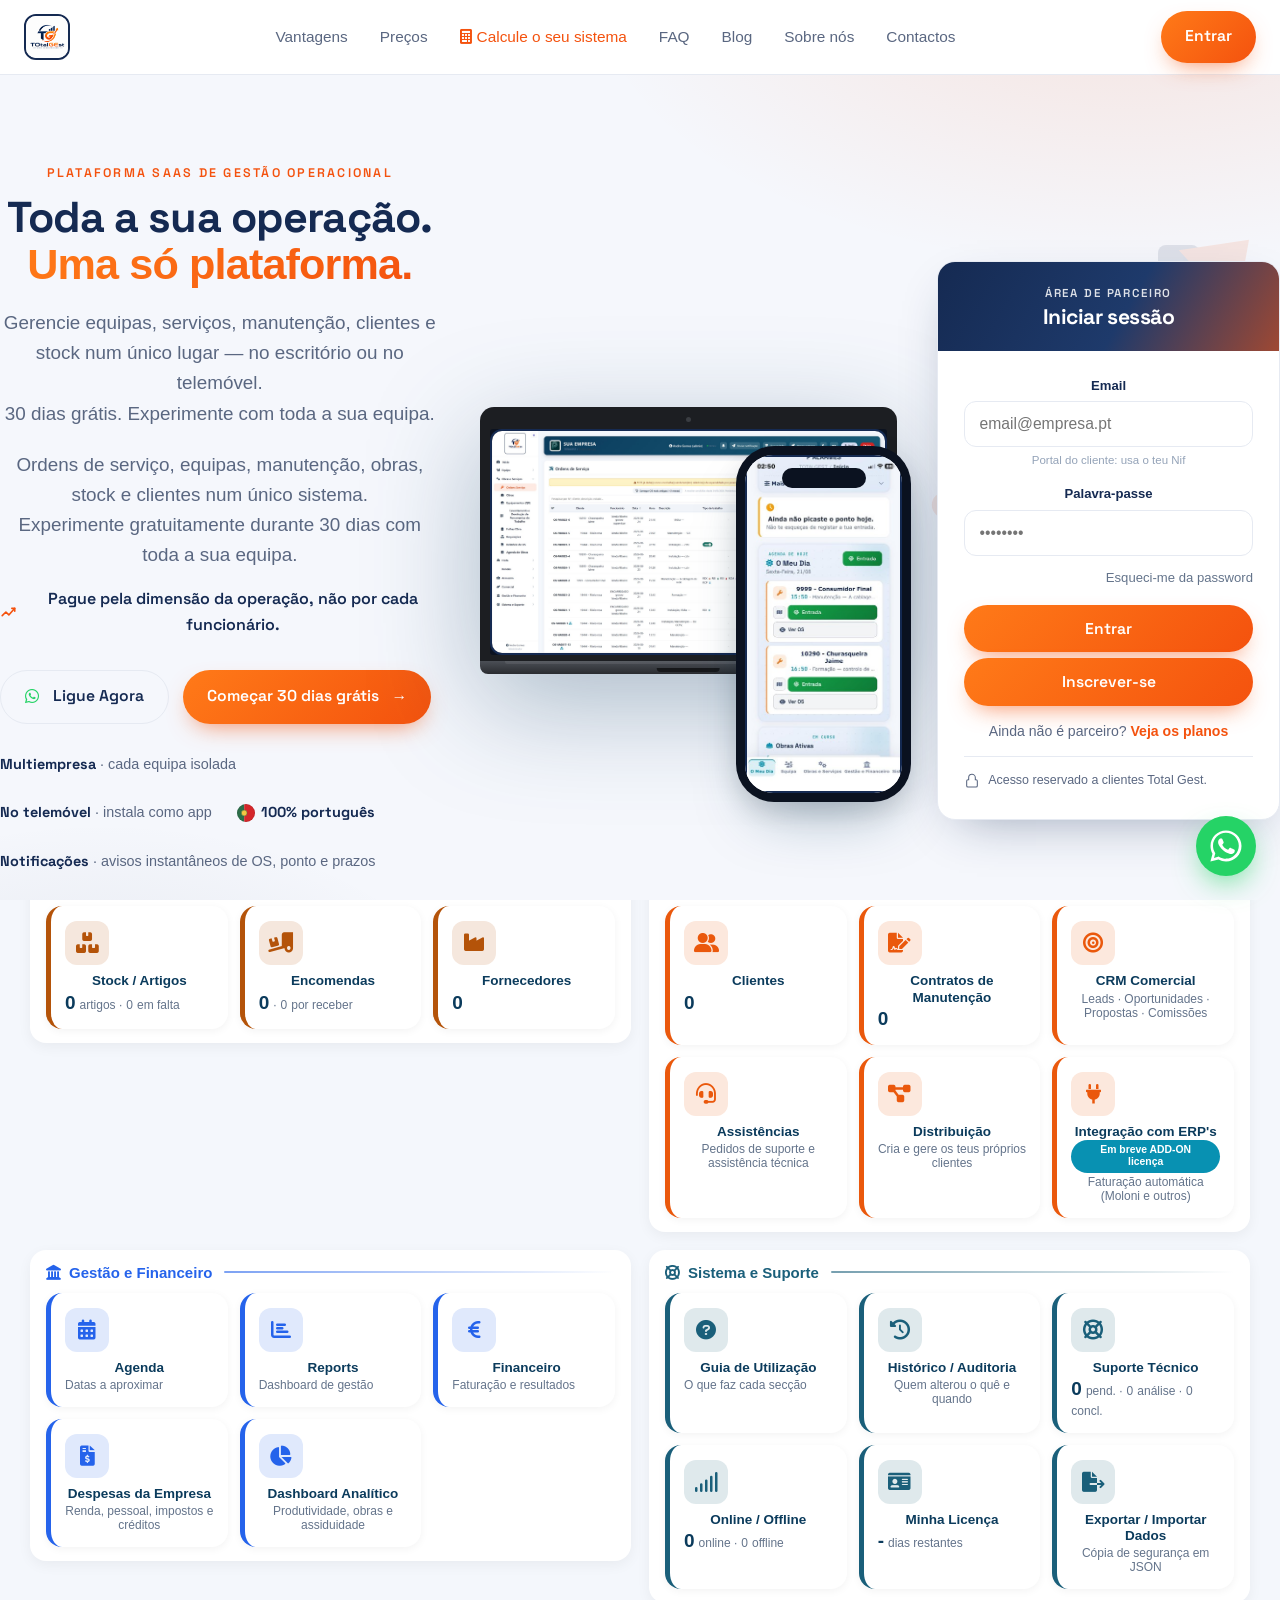
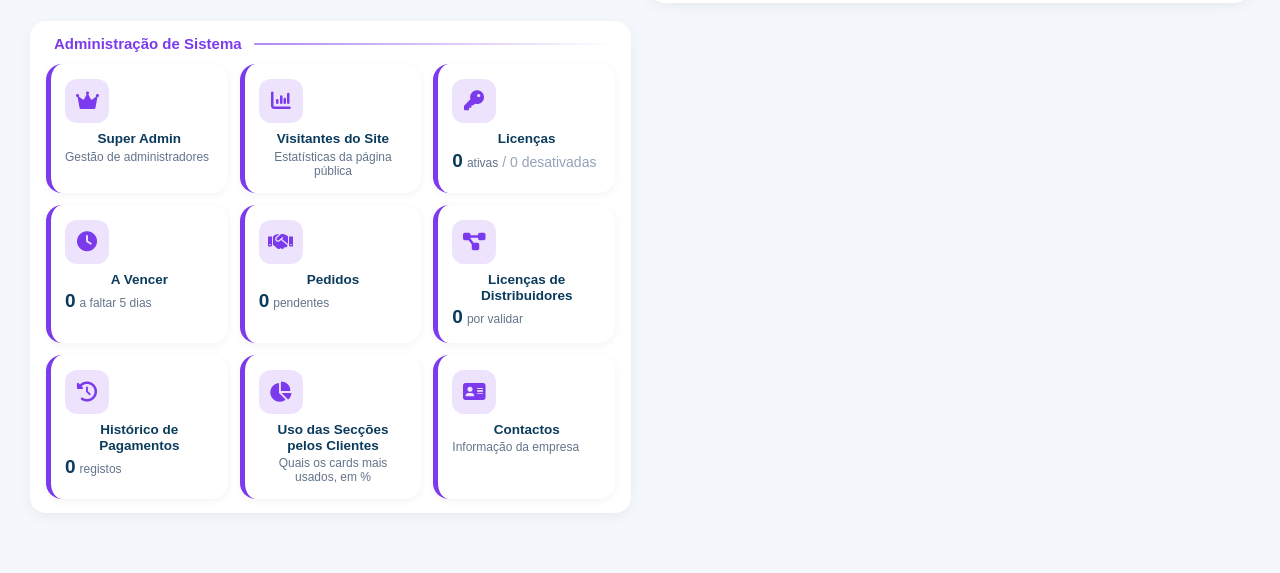
==== index.html @ 6fee539f "Add files via upload" ====
<!DOCTYPE html>
<html lang="pt-PT">
<head>
    <meta charset="UTF-8" />
    <meta name="viewport" content="width=device-width, initial-scale=1.0, maximum-scale=1.0, viewport-fit=cover" />
    <title>Total Gest — Plataforma SaaS de Gestão Operacional | Field Service, Manutenção e CRM</title>
    <link rel="icon" type="image/png" href="[data-uri]">
    <meta name="description" content="Total Gest é a plataforma SaaS de gestão operacional feita para PME portuguesas de instalação, manutenção e assistência técnica: Field Service Management (ordens de serviço, agenda, GPS), manutenção de equipamentos, gestão de equipas, obras e stock, CRM comercial e Portal do Cliente — numa só plataforma, com preço por dimensão da operação, não por funcionário." />
    <meta name="robots" content="index, follow" />
    <meta name="author" content="Total Gest" />
    <link rel="canonical" href="https://www.totalgest.pt/" />

    <!-- Open Graph / Facebook, LinkedIn, WhatsApp -->
    <meta property="og:type" content="website" />
    <meta property="og:locale" content="pt_PT" />
    <meta property="og:url" content="https://www.totalgest.pt/" />
    <meta property="og:site_name" content="Total Gest" />
    <meta property="og:title" content="Total Gest — Plataforma SaaS de Gestão Operacional" />
    <meta property="og:description" content="Field Service Management, manutenção de equipamentos, equipas, obras e stock, CRM comercial e Portal do Cliente — 6 sistemas numa só plataforma. Pague pela dimensão da operação, não por cada funcionário." />
    <meta property="og:image" content="https://www.totalgest.pt/og-image.png" />
    <meta property="og:image:width" content="1200" />
    <meta property="og:image:height" content="630" />

    <!-- Twitter/X Card -->
    <meta name="twitter:card" content="summary_large_image" />
    <meta name="twitter:title" content="Total Gest — Plataforma SaaS de Gestão Operacional" />
    <meta name="twitter:description" content="Field Service, manutenção de equipamentos, equipas, obras e stock, CRM e Portal do Cliente — numa só plataforma. Pague pela dimensão da operação, não por cada funcionário." />
    <meta name="twitter:image" content="https://www.totalgest.pt/og-image.png" />

    <!-- Dados estruturados (Schema.org) para os motores de busca -->
    <script type="application/ld+json">
    {
        "@context": "https://schema.org",
        "@type": "SoftwareApplication",
        "name": "Total Gest",
        "applicationCategory": "BusinessApplication",
        "operatingSystem": "Web, Android, iOS",
        "description": "Software de gestão para empresas de instalação, segurança e manutenção: ordens de serviço, ponto e assiduidade, clientes e equipamentos, contratos de manutenção, gestão de frota e relatórios de especialidade SCIE.",
        "url": "https://www.totalgest.pt/",
        "offers": {
            "@type": "AggregateOffer",
            "priceCurrency": "EUR",
            "lowPrice": "0"
        },
        "inLanguage": "pt-PT"
    }
    </script>

    <!-- PWA (instalável no telemóvel) -->
    <link rel="manifest" href="manifest.json" />
    <meta name="theme-color" content="#152a52" />
    <meta name="mobile-web-app-capable" content="yes" />
    <meta name="apple-mobile-web-app-capable" content="yes" />
    <meta name="apple-mobile-web-app-status-bar-style" content="black-translucent" />
    <meta name="apple-mobile-web-app-title" content="Total Gest" />
    <link rel="apple-touch-icon" href="apple-touch-icon.png" />
    <link rel="stylesheet" href="https://cdnjs.cloudflare.com/ajax/libs/font-awesome/6.0.0-beta3/css/all.min.css" media="print" onload="this.media='all'" />
    <noscript><link rel="stylesheet" href="https://cdnjs.cloudflare.com/ajax/libs/font-awesome/6.0.0-beta3/css/all.min.css" /></noscript>
    <link rel="stylesheet" href="styles.css" />

<link rel="preconnect" href="https://fonts.googleapis.com"><link rel="preconnect" href="https://fonts.gstatic.com" crossorigin><link href="https://fonts.googleapis.com/css2?family=Space+Grotesk:wght@500;600;700&family=Inter:wght@400;500;600;700&family=JetBrains+Mono:wght@500;600;700&display=swap" rel="stylesheet">
<style>
    /* Reforço de contraste + acordeão para o menu lateral do layout "Total Gest Foco" —
       sobrepõe-se ao styles.css (não temos esse ficheiro aqui, por isso fica embutido). */
    #tgSidebarNav .tg-nav-item,
    #tgSidebarNav .tg-nav-grupo-btn {
        color: #1e293b !important;
        font-weight: 600 !important;
    }
    #tgSidebarNav .tg-nav-item i,
    #tgSidebarNav .tg-nav-grupo-btn i:not(.chev) {
        color: #334155 !important;
    }
    #tgSidebarNav .tg-nav-item.ativo,
    #tgSidebarNav .tg-nav-grupo-btn.ativo {
        color: #f4520e !important;
    }
    #tgSidebarNav .tg-nav-item.ativo i,
    #tgSidebarNav .tg-nav-grupo-btn.ativo i:not(.chev) {
        color: #f4520e !important;
    }
    #tgSidebarNav .tg-nav-grupo-btn { width: 100%; text-align: left; background: none; border: none; cursor: pointer; display: flex; align-items: center; gap: 10px; }
    #tgSidebarNav .tg-nav-grupo-btn .chev { margin-left: auto; font-size: .75rem; color: #94a3b8 !important; transition: transform .15s; }
    #tgSidebarNav .tg-nav-grupo-btn.aberto .chev { transform: rotate(90deg); }
    #tgSidebarNav .tg-nav-submenu {
        max-height: 0;
        overflow: hidden;
        transition: max-height .2s ease;
    }
    #tgSidebarNav .tg-nav-submenu.aberto { max-height: 800px; }
    #tgSidebarNav .tg-nav-submenu .tg-nav-item {
        padding-left: 34px !important;
        font-weight: 500 !important;
        font-size: .92em;
    }

    /* =====================================================================
       TOTAL GEST AURORA — layout moderno de raiz (terceira opção de layout)
       Paleta: fundo quase-preto com gradiente violeta→ciano, cartões em vidro
       fosco, acentos coloridos por grupo. Reutiliza a mesma estrutura de
       dados/menus do layout "Foco" — só muda a pele visual.
       ===================================================================== */
    body.tg-layout-aurora {
        --aur-bg: #0b0d17;
        --aur-bg2: #121524;
        --aur-card: rgba(255,255,255,.045);
        --aur-card-border: rgba(255,255,255,.09);
        --aur-texto: #e7e9f5;
        --aur-texto-soft: #9296b8;
        --aur-violeta: #7c5cff;
        --aur-ciano: #22d3ee;
        --aur-rosa: #ff5da2;
        --aur-laranja: #ff8a3d;
        --aur-verde: #34e3b4;
        background: var(--aur-bg) !important;
    }
    body.tg-layout-aurora #tgSidebar {
        background: linear-gradient(180deg, var(--aur-bg2), var(--aur-bg)) !important;
        border-right: 1px solid rgba(255,255,255,.06) !important;
    }
    body.tg-layout-aurora .tg-side-brand { border-bottom: 1px solid rgba(255,255,255,.06) !important; }
    body.tg-layout-aurora #tgSidebarToggle { color: var(--aur-texto-soft) !important; background: rgba(255,255,255,.06) !important; }
    body.tg-layout-aurora #tgSidebarNav .tg-nav-item,
    body.tg-layout-aurora #tgSidebarNav .tg-nav-grupo-btn {
        color: var(--aur-texto) !important;
        border-radius: 10px !important;
        margin: 2px 8px !important;
        transition: background .15s, color .15s;
    }
    body.tg-layout-aurora #tgSidebarNav .tg-nav-item i,
    body.tg-layout-aurora #tgSidebarNav .tg-nav-grupo-btn i:not(.chev) { color: var(--aur-texto-soft) !important; }
    body.tg-layout-aurora #tgSidebarNav .tg-nav-item:hover,
    body.tg-layout-aurora #tgSidebarNav .tg-nav-grupo-btn:hover { background: rgba(124,92,255,.12) !important; }
    body.tg-layout-aurora #tgSidebarNav .tg-nav-item.ativo,
    body.tg-layout-aurora #tgSidebarNav .tg-nav-grupo-btn.ativo {
        background: linear-gradient(90deg, rgba(124,92,255,.28), rgba(34,211,238,.14)) !important;
        color: #fff !important;
        box-shadow: inset 3px 0 0 var(--aur-ciano);
    }
    body.tg-layout-aurora #tgSidebarNav .tg-nav-item.ativo i,
    body.tg-layout-aurora #tgSidebarNav .tg-nav-grupo-btn.ativo i:not(.chev) { color: var(--aur-ciano) !important; }
    body.tg-layout-aurora #tgSidebarNav .tg-nav-group { color: var(--aur-texto-soft) !important; }
    body.tg-layout-aurora .tg-side-foot { color: var(--aur-texto-soft) !important; border-top: 1px solid rgba(255,255,255,.06) !important; }

    body.tg-layout-aurora .header {
        background: rgba(18,21,36,.7) !important;
        backdrop-filter: blur(14px);
        border-bottom: 1px solid rgba(255,255,255,.06) !important;
        color: var(--aur-texto) !important;
    }
    body.tg-layout-aurora #headerNomeEmpresa,
    body.tg-layout-aurora .tg-breadcrumb,
    body.tg-layout-aurora .header-title .sub { color: var(--aur-texto) !important; }
    body.tg-layout-aurora #userDisplay { color: var(--aur-texto) !important; }
    body.tg-layout-aurora .btn-sino { background: rgba(255,255,255,.07) !important; color: var(--aur-texto) !important; }

    body.tg-layout-aurora .cards-grid,
    body.tg-layout-aurora #tgHome { background: transparent !important; }
    body.tg-layout-aurora .grupo-header h3 { color: var(--aur-texto) !important; }
    body.tg-layout-aurora .grupo-header .linha { background: linear-gradient(90deg, var(--aur-violeta), transparent) !important; }
    body.tg-layout-aurora .card-principal {
        background: var(--aur-card) !important;
        border: 1px solid var(--aur-card-border) !important;
        border-radius: 18px !important;
        backdrop-filter: blur(10px);
        box-shadow: 0 8px 30px rgba(0,0,0,.25) !important;
        transition: transform .15s, border-color .15s, box-shadow .15s;
    }
    body.tg-layout-aurora .card-principal:hover {
        transform: translateY(-3px);
        border-color: rgba(124,92,255,.5) !important;
        box-shadow: 0 14px 36px rgba(124,92,255,.18) !important;
    }
    body.tg-layout-aurora .card-principal .info h3 { color: var(--aur-texto) !important; }
    body.tg-layout-aurora .card-principal .info p { color: var(--aur-texto-soft) !important; }
    body.tg-layout-aurora .card-principal .icon {
        background: linear-gradient(135deg, var(--aur-violeta), var(--aur-ciano)) !important;
        color: #fff !important;
        box-shadow: 0 6px 18px rgba(124,92,255,.35);
    }
    /* Cada grupo recebe um acento de cor diferente no ícone, para se distinguir de relance. */
    body.tg-layout-aurora .grupo-cards[data-grupo="equipa"] .card-principal .icon { background: linear-gradient(135deg, var(--aur-violeta), #a78bfa) !important; }
    body.tg-layout-aurora .grupo-cards[data-grupo="obras"] .card-principal .icon,
    body.tg-layout-aurora .grupo-cards[data-grupo="servicos"] .card-principal .icon { background: linear-gradient(135deg, var(--aur-ciano), #06b6d4) !important; }
    body.tg-layout-aurora .grupo-cards[data-grupo="frota"] .card-principal .icon { background: linear-gradient(135deg, var(--aur-laranja), #fbbf24) !important; }
    body.tg-layout-aurora .grupo-cards[data-grupo="armazem"] .card-principal .icon { background: linear-gradient(135deg, var(--aur-verde), #10b981) !important; }
    body.tg-layout-aurora .grupo-cards[data-grupo="comercial"] .card-principal .icon { background: linear-gradient(135deg, var(--aur-rosa), #f472b6) !important; }
    body.tg-layout-aurora .grupo-cards[data-grupo="sistema"] .card-principal .icon { background: linear-gradient(135deg, #64748b, #334155) !important; }
    body.tg-layout-aurora .card-principal .count { color: var(--aur-ciano) !important; }

    body.tg-layout-aurora .home-kpis > * {
        background: var(--aur-card) !important;
        border: 1px solid var(--aur-card-border) !important;
        border-radius: 16px !important;
        color: var(--aur-texto) !important;
        backdrop-filter: blur(10px);
    }
    body.tg-layout-aurora .section-container {
        background: var(--aur-card) !important;
        border: 1px solid var(--aur-card-border) !important;
        border-radius: 18px !important;
        color: var(--aur-texto) !important;
        backdrop-filter: blur(10px);
    }
    body.tg-layout-aurora .section-header h2 { color: var(--aur-texto) !important; }
    body.tg-layout-aurora table { color: var(--aur-texto) !important; }
    body.tg-layout-aurora th { color: var(--aur-texto-soft) !important; border-color: rgba(255,255,255,.08) !important; }
    body.tg-layout-aurora td { border-color: rgba(255,255,255,.06) !important; }
    body.tg-layout-aurora input, body.tg-layout-aurora select, body.tg-layout-aurora textarea {
        background: rgba(255,255,255,.05) !important;
        border: 1px solid rgba(255,255,255,.12) !important;
        color: var(--aur-texto) !important;
    }
    body.tg-layout-aurora .btn-primary,
    body.tg-layout-aurora .btn-orange {
        background: linear-gradient(135deg, var(--aur-violeta), var(--aur-ciano)) !important;
        border: none !important;
        box-shadow: 0 6px 18px rgba(124,92,255,.35) !important;
    }
</style>
</head>
<body>
<div id="tg-landing">
<a class="wa-float" href="https://wa.me/351939373322?text=Ol%C3%A1!%20Gostava%20de%20saber%20mais%20sobre%20o%20Total%20Gest." target="_blank" rel="noopener" aria-label="Falar no WhatsApp"><svg viewBox="0 0 32 32" fill="#fff"><path d="M16 .4C7.4.4.5 7.3.5 15.9c0 2.8.7 5.4 2 7.8L.4 31.6l8.1-2.1c2.3 1.2 4.8 1.9 7.5 1.9 8.6 0 15.5-6.9 15.5-15.5S24.6.4 16 .4zm0 28.3c-2.4 0-4.7-.6-6.7-1.8l-.5-.3-4.8 1.3 1.3-4.7-.3-.5c-1.3-2.1-2-4.5-2-7 0-7.1 5.8-12.9 12.9-12.9s12.9 5.8 12.9 12.9-5.8 12.9-12.9 12.9zm7.1-9.6c-.4-.2-2.3-1.1-2.6-1.3-.4-.1-.6-.2-.9.2-.3.4-1 1.3-1.2 1.5-.2.2-.4.3-.8.1-.4-.2-1.6-.6-3.1-1.9-1.1-1-1.9-2.3-2.1-2.7-.2-.4 0-.6.2-.8.2-.2.4-.4.6-.7.2-.2.3-.4.4-.7.1-.3.1-.5 0-.7-.1-.2-.9-2.2-1.3-3-.3-.8-.7-.7-.9-.7h-.8c-.3 0-.7.1-1.1.5-.4.4-1.4 1.4-1.4 3.4s1.5 3.9 1.7 4.2c.2.3 2.9 4.5 7.1 6.3 1 .4 1.8.7 2.4.9 1 .3 1.9.3 2.6.2.8-.1 2.3-1 2.6-1.9.3-.9.3-1.7.2-1.9-.1-.2-.3-.3-.7-.5z"/></svg></a>
<!-- NAV -->
<header class="nav">
  <div class="wrap nav-in">
    <a class="brand" href="#tg-top"><img id="tg-logo-master" src="logo-totalgest.png" alt="Total Gest" width="300" height="300" /></a>
    <nav class="nav-links">
      <a href="#tg-vantagens">Vantagens</a>
      <a href="#tg-precos">Preços</a>
      <a href="#" onclick="abrirWizardCalc();return false;" style="color:var(--orange);"><i class="fas fa-calculator" style="margin-right:5px;"></i>Calcule o seu sistema</a>
      <a href="#tg-faq">FAQ</a>
      <a href="/blog/">Blog</a>
      <a href="#tg-sobre">Sobre nós</a>
      <a href="#tg-contactos">Contactos</a>
    </nav>
    <div class="nav-cta">
      <a class="btn btn-orange" href="#tg-entrar">Entrar</a>
    </div>
  </div>
</header>

<!-- HERO -->
<section class="hero" id="tg-top" style="padding:0">
  <svg class="motif" viewBox="0 0 200 200" fill="none" aria-hidden="true">
    <rect x="78" y="96" width="16" height="54" rx="3" fill="#152a52"/>
    <rect x="104" y="74" width="16" height="76" rx="3" fill="#152a52"/>
    <rect x="130" y="50" width="16" height="100" rx="3" fill="#152a52"/>
    <path d="M48 150 C 80 150, 120 120, 158 60" stroke="#f4520e" stroke-width="10" stroke-linecap="round"/>
    <path d="M138 52 L165 48 L160 76 Z" fill="#f4520e"/>
  </svg>
  <div class="wrap hero-grid">
    <div>
      <span class="eyebrow" style="display:inline-block;margin-bottom:10px;">Plataforma SaaS de Gestão Operacional</span>
      <h1 style="font-size:clamp(1.8rem,3.6vw,2.7rem);">Toda a sua operação. <span class="accent">Uma só plataforma.</span></h1>
      <p class="lead">Gerencie equipas, serviços, manutenção, clientes e stock num único lugar — no escritório ou no telemóvel.<br>30 dias grátis. Experimente com toda a sua equipa.</p>
      <p class="lead">Ordens de serviço, equipas, manutenção, obras, stock e clientes num único sistema.<br>Experimente gratuitamente durante 30 dias com toda a sua equipa.</p>
      <div class="tagline">
        <svg viewBox="0 0 24 24" fill="none"><path d="M3 17l5-5 4 4 8-9" stroke="#f4520e" stroke-width="2.2" stroke-linecap="round" stroke-linejoin="round"/><path d="M16 7h4v4" stroke="#f4520e" stroke-width="2.2" stroke-linecap="round" stroke-linejoin="round"/></svg>
        Pague pela dimensão da operação, não por cada funcionário.
      </div>
      <div class="hero-cta">
        <a class="btn btn-ghost" href="https://wa.me/351900000000?text=Ol%C3%A1%2C%20quero%20saber%20mais%20sobre%20o%20Total%20Gest" target="_blank" rel="noopener" onclick="_tgRegistarEvento('clique_cta','whatsapp')"><i class="fab fa-whatsapp" style="color:#25D366;margin-right:6px;"></i> Ligue Agora</a>
        <a class="btn btn-orange" href="#" onclick="_tgRegistarEvento('clique_cta','hero');abrirModalSignup();return false;">Começar 30 dias grátis <span style="margin-left:4px;">→</span></a>
      </div>
      <div class="hero-trust">
        <span><b>Multiempresa</b> · cada equipa isolada</span>
        <span><b>No telemóvel</b> · instala como app</span>
        <span style="display:inline-flex;align-items:center;gap:6px;">
          <svg width="18" height="18" viewBox="0 0 20 20" style="flex-shrink:0;" aria-hidden="true">
            <defs><clipPath id="ptFlagClip"><circle cx="10" cy="10" r="10"/></clipPath></defs>
            <g clip-path="url(#ptFlagClip)">
              <rect x="0" y="0" width="8" height="20" fill="#2C6E49"/>
              <rect x="8" y="0" width="12" height="20" fill="#D4262A"/>
              <circle cx="8" cy="10" r="3.2" fill="#F4C542" stroke="#2C6E49" stroke-width=".5"/>
            </g>
            <circle cx="10" cy="10" r="9.6" fill="none" stroke="rgba(0,0,0,.12)" stroke-width=".8"/>
          </svg>
          <b>100% português</b>
        </span>
        <span><b>Notificações</b> · avisos instantâneos de OS, ponto e prazos</span>
        <span><b>Sem compromisso</b></span>
        <span><b>Sem cartão de crédito</b></span>
      </div>
    </div>

    <!-- MOCKUP: desktop + telemóvel sobreposto -->
    <div class="stage-mockup-wrap">
      <div class="mac-mockup">
        <div class="mac-screen-bezel">
          <div class="mac-camera"></div>
          <div class="mac-screen">
            <img src="dashboard-mockup.jpg" alt="Dashboard Total Gest — gestão de ordens de serviço, ponto e assiduidade, clientes e SCIE" width="1800" height="1015" fetchpriority="high" style="width:100%;height:auto;display:block;" />
          </div>
        </div>
        <div class="mac-base"></div>
      </div>
      <div class="phone-mockup-wrap">
        <div class="phone-mockup">
          <div class="phone-screen">
            <img src="hero-demo-mobile.jpg" alt="Total Gest — app de gestão para equipas técnicas, ecrã 'O Meu Dia'" title="Total Gest — app de gestão para equipas técnicas" width="320" height="693" fetchpriority="high" style="width:100%;height:100%;object-fit:cover;display:block;" onerror="this.parentElement.classList.add('img-fallback');this.remove();" />
          </div>
        </div>
      </div>
    </div>

    <!-- LOGIN CARD -->
    <form class="login-card" id="tg-entrar" onsubmit="return loginLanding(event)">
      <div class="login-head">
        <div class="k">Área de parceiro</div>
        <h3>Iniciar sessão</h3>
      </div>
      <div class="login-body">
        <div class="field">
          <label for="loginEmail">Email</label>
          <input id="landEmail" type="text" placeholder="email@empresa.pt" autocomplete="off" required />
          <div style="font-size:.72rem;color:#94a3b8;margin-top:4px;">Portal do cliente: usa o teu Nif</div>
        </div>
        <div class="field">
          <label for="loginSenha">Palavra-passe</label>
          <input id="landSenha" type="password" placeholder="••••••••" autocomplete="current-password" required />
        </div>
        <div style="text-align:right;margin:-6px 0 10px;">
          <a href="#" onclick="esqueciPassword(); return false;" style="font-size:.82rem;color:#64748b;">Esqueci-me da password</a>
        </div>
        <button class="btn btn-orange" type="submit">Entrar</button>
        <button type="button" class="btn btn-orange" onclick="_tgRegistarEvento('clique_cta','login_card');abrirModalSignup();">Inscrever-se</button>
        <p class="login-foot">Ainda não é parceiro? <a href="#tg-precos">Veja os planos</a></p>
        <div class="login-note">
          <svg viewBox="0 0 24 24" fill="none" width="16" height="16"><path d="M12 2a5 5 0 00-5 5v3H6a2 2 0 00-2 2v7a2 2 0 002 2h12a2 2 0 002-2v-7a2 2 0 00-2-2h-1V7a5 5 0 00-5-5z" stroke="#5a6781" stroke-width="1.6"/></svg>
          Acesso reservado a clientes Total Gest.
        </div>
      </div>
    </form>
  </div>

</section>

<!-- CLIENTES -->
<section class="clientes-strip">
  <div class="wrap">
    <h3>Os nossos clientes — <span>mais de 50 empresas</span> confiam na Total Gest</h3>
    <div class="clientes-track-wrap">
      <div class="clientes-track">
        <div class="cliente-logo"><img src="cliente-logo-1.jpg" alt="BM Soluções de Segurança" width="84" height="84" loading="lazy" /></div>
        <div class="cliente-logo"><img src="cliente-logo-2.jpeg" alt="Bernardino Sousa Dias" width="84" height="84" loading="lazy" /></div>
        <div class="cliente-logo"><img src="cliente-logo-3.jpeg" alt="B.F.J. Climatização e Energias" width="84" height="84" loading="lazy" /></div>
        <div class="cliente-logo"><img src="cliente-logo-4.jpg" alt="Prime Segurança Ativa" width="84" height="84" loading="lazy" /></div>
        <div class="cliente-logo"><img src="cliente-logo-5.png" alt="Sentinel Generation" width="84" height="84" loading="lazy" /></div>
        <div class="cliente-logo"><img src="cliente-logo-6.png" alt="Kfogo Sistemas de Protecção e Segurança" width="84" height="84" loading="lazy" /></div>
        <div class="cliente-logo"><img src="cliente-logo-7.jpeg" alt="VR Alarmes" width="84" height="84" loading="lazy" /></div>
        <div class="cliente-logo"><img src="cliente-logo-8.png" alt="Electro Smart" width="84" height="84" loading="lazy" /></div>
        <div class="cliente-logo"><img src="cliente-logo-9.jpeg" alt="MPL StopFire" width="84" height="84" loading="lazy" /></div>
        <div class="cliente-logo"><img src="cliente-logo-10.jpg" alt="Dainec Eletricidade e Construção" width="84" height="84" loading="lazy" /></div>
        <!-- duplicado para loop contínuo -->
        <div class="cliente-logo"><img src="cliente-logo-1.jpg" alt="BM Soluções de Segurança" width="84" height="84" loading="lazy" /></div>
        <div class="cliente-logo"><img src="cliente-logo-2.jpeg" alt="Bernardino Sousa Dias" width="84" height="84" loading="lazy" /></div>
        <div class="cliente-logo"><img src="cliente-logo-3.jpeg" alt="B.F.J. Climatização e Energias" width="84" height="84" loading="lazy" /></div>
        <div class="cliente-logo"><img src="cliente-logo-4.jpg" alt="Prime Segurança Ativa" width="84" height="84" loading="lazy" /></div>
        <div class="cliente-logo"><img src="cliente-logo-5.png" alt="Sentinel Generation" width="84" height="84" loading="lazy" /></div>
        <div class="cliente-logo"><img src="cliente-logo-6.png" alt="Kfogo Sistemas de Protecção e Segurança" width="84" height="84" loading="lazy" /></div>
        <div class="cliente-logo"><img src="cliente-logo-7.jpeg" alt="VR Alarmes" width="84" height="84" loading="lazy" /></div>
        <div class="cliente-logo"><img src="cliente-logo-8.png" alt="Electro Smart" width="84" height="84" loading="lazy" /></div>
        <div class="cliente-logo"><img src="cliente-logo-9.jpeg" alt="MPL StopFire" width="84" height="84" loading="lazy" /></div>
        <div class="cliente-logo"><img src="cliente-logo-10.jpg" alt="Dainec Eletricidade e Construção" width="84" height="84" loading="lazy" /></div>
      </div>
    </div>
  </div>
</section>

<!-- VANTAGENS -->
<section id="tg-vantagens">
  <div class="wrap">
    <div class="sec-head">
      <span class="eyebrow">6 sistemas, 1 plataforma</span>
      <h2>Substitui o que hoje está espalhado por várias ferramentas</h2>
      <p>Field Service, manutenção de equipamentos, equipas no terreno, obras e stock, CRM comercial e portal do cliente — tudo já ligado entre si, sem exportações nem duplo trabalho.</p>
    </div>
    <div class="feat-grid" style="margin-bottom:52px;">
      <div class="feat">
        <div class="ic"><svg viewBox="0 0 24 24" fill="none"><rect x="4" y="3" width="16" height="18" rx="2" stroke="currentColor" stroke-width="2"/><path d="M8 8h8M8 12h8M8 16h5" stroke="currentColor" stroke-width="2" stroke-linecap="round"/></svg></div>
        <h3>Field Service (FSM)</h3>
        <p>Ordens de serviço, técnicos, agenda, GPS, geofence e folhas de obra.</p>
      </div>
      <div class="feat">
        <div class="ic"><svg viewBox="0 0 24 24" fill="none"><path d="M9 12l2 2 4-4" stroke="currentColor" stroke-width="2" stroke-linecap="round" stroke-linejoin="round"/><path d="M12 3l7 3v5c0 4.5-3 8-7 10-4-2-7-5.5-7-10V6l7-3z" stroke="currentColor" stroke-width="2" stroke-linejoin="round"/></svg></div>
        <h3>Manutenção (CMMS)</h3>
        <p>Equipamentos, contratos, periodicidades, manutenção e alertas de renovação.</p>
      </div>
      <div class="feat">
        <div class="ic"><svg viewBox="0 0 24 24" fill="none"><path d="M12 8v4l3 2" stroke="currentColor" stroke-width="2" stroke-linecap="round"/><circle cx="12" cy="12" r="9" stroke="currentColor" stroke-width="2"/></svg></div>
        <h3>Gestão de equipas</h3>
        <p>Funcionários, permissões por papel, assiduidade e localização em tempo real.</p>
      </div>
      <div class="feat">
        <div class="ic"><svg viewBox="0 0 24 24" fill="none"><path d="M3 13l2-5a2 2 0 012-1.5h10A2 2 0 0119 8l2 5v5a1 1 0 01-1 1h-1a1 1 0 01-1-1v-1H6v1a1 1 0 01-1 1H4a1 1 0 01-1-1v-5z" stroke="currentColor" stroke-width="2" stroke-linejoin="round"/><circle cx="7" cy="14" r="1.3" fill="currentColor"/><circle cx="17" cy="14" r="1.3" fill="currentColor"/></svg></div>
        <h3>Obras e stock</h3>
        <p>Materiais, armazéns, fornecedores, obras e autos de medição.</p>
      </div>
      <div class="feat">
        <div class="ic"><svg viewBox="0 0 24 24" fill="none"><circle cx="12" cy="12" r="8" stroke="currentColor" stroke-width="2"/><circle cx="12" cy="12" r="4" stroke="currentColor" stroke-width="2"/><circle cx="12" cy="12" r="0.8" fill="currentColor"/></svg></div>
        <h3>CRM comercial</h3>
        <p>Leads, propostas, vendedores, comissões e acompanhamento do negócio.</p>
      </div>
      <div class="feat">
        <div class="ic"><svg viewBox="0 0 24 24" fill="none"><circle cx="9" cy="8" r="3.2" stroke="currentColor" stroke-width="2"/><path d="M3.5 19a5.5 5.5 0 0111 0M16 11a3 3 0 100-6M21 19a5 5 0 00-7-4.6" stroke="currentColor" stroke-width="2" stroke-linecap="round"/></svg></div>
        <h3>Customer Service / Portal</h3>
        <p>Portal do Cliente e Total Gest Assist, com pedidos de assistência e SLA.</p>
      </div>
    </div>

    <div class="sec-head">
      <span class="eyebrow">Vantagens</span>
      <h2>Tudo o que uma equipa no terreno precisa</h2>
      <p>Deixe as folhas de cálculo e os grupos de WhatsApp. Centralize a operação e veja os números a crescer.</p>
    </div>
    <div class="feat-grid">
      <div class="feat">
        <div class="ic"><svg viewBox="0 0 24 24" fill="none"><path d="M12 8v4l3 2" stroke="currentColor" stroke-width="2" stroke-linecap="round"/><circle cx="12" cy="12" r="9" stroke="currentColor" stroke-width="2"/></svg></div>
        <h3>Ponto e assiduidade</h3>
        <p>Picar entrada e saída com a obra ou cliente, foto opcional e registo do dia, direto do telemóvel.</p>
      </div>
      <div class="feat">
        <div class="ic"><svg viewBox="0 0 24 24" fill="none"><rect x="4" y="3" width="16" height="18" rx="2" stroke="currentColor" stroke-width="2"/><path d="M8 8h8M8 12h8M8 16h5" stroke="currentColor" stroke-width="2" stroke-linecap="round"/></svg></div>
        <h3>Ordens de serviço</h3>
        <p>Crie, atribua e acompanhe OS e folhas de obra, com estados e histórico por cliente.</p>
      </div>
      <div class="feat">
        <div class="ic"><svg viewBox="0 0 24 24" fill="none"><circle cx="9" cy="8" r="3.2" stroke="currentColor" stroke-width="2"/><path d="M3.5 19a5.5 5.5 0 0111 0M16 11a3 3 0 100-6M21 19a5 5 0 00-7-4.6" stroke="currentColor" stroke-width="2" stroke-linecap="round"/></svg></div>
        <h3>Clientes e equipamentos</h3>
        <p>Ficha de cada cliente, equipamentos instalados e locais — tudo à mão de um toque.</p>
      </div>
      <div class="feat">
        <div class="ic"><svg viewBox="0 0 24 24" fill="none"><path d="M3 13l2-5a2 2 0 012-1.5h10A2 2 0 0119 8l2 5v5a1 1 0 01-1 1h-1a1 1 0 01-1-1v-1H6v1a1 1 0 01-1 1H4a1 1 0 01-1-1v-5z" stroke="currentColor" stroke-width="2" stroke-linejoin="round"/><circle cx="7" cy="14" r="1.3" fill="currentColor"/><circle cx="17" cy="14" r="1.3" fill="currentColor"/></svg></div>
        <h3>Gestão de frota</h3>
        <p>Viaturas, documentos, intervenções e sinistros. Saiba quem conduz o quê e o que está por renovar.</p>
      </div>
      <div class="feat">
        <div class="ic"><svg viewBox="0 0 24 24" fill="none"><path d="M9 12l2 2 4-4" stroke="currentColor" stroke-width="2" stroke-linecap="round" stroke-linejoin="round"/><path d="M12 3l7 3v5c0 4.5-3 8-7 10-4-2-7-5.5-7-10V6l7-3z" stroke="currentColor" stroke-width="2" stroke-linejoin="round"/></svg></div>
        <h3>Contratos de manutenção</h3>
        <p>Contratos, equipamentos e inspeções com avisos do que está a vencer. Nunca perca uma renovação.</p>
      </div>
      <div class="feat">
        <div class="ic"><svg viewBox="0 0 24 24" fill="none"><path d="M12 22c4.4 0 7.5-3 7.5-6.8 0-2.7-1.3-4.6-2.6-6.2-.3-.4-.9-.2-.9.3.1 1.8-.6 2.9-1.3 3.5-.2.2-.5 0-.5-.3.3-3.6-1.2-6.9-3.7-9-.3-.3-.8 0-.7.4.7 2.7-.2 4.6-1.4 6.2C7 11 5.5 12.6 5.5 15.2 5.5 19 8.6 22 12 22z" fill="currentColor"/></svg></div>
        <h3>SCIE · Segurança Contra Incêndio</h3>
        <p>Relatórios de especialidade (Extintores, Bocas de Incêndio, Central de Incêndio, Central de Monóxido, Iluminação de Emergência e Portas Corta-Fogo).</p>
      </div>
      <div class="feat">
        <div class="ic"><svg viewBox="0 0 24 24" fill="none"><path d="M4 19V5M4 19h16M8 16V9M13 16v-4M18 16V7" stroke="currentColor" stroke-width="2" stroke-linecap="round"/></svg></div>
        <h3>Relatórios e receita</h3>
        <p>Resumo por empresa, licenças e receita total. Decida com números, não com suposições.</p>
      </div>
    </div>
  </div>
</section>

<!-- PREÇOS -->
<section id="tg-precos" class="soft">
  <div class="wrap">
    <div class="sec-head">
      <span class="eyebrow">Preços</span>
      <h2>Planos por dimensão da equipa</h2>
      <p>Escolha o plano pelo número de funcionários. Sem fidelização — mude quando precisar.</p>
      <div class="toggle" id="tg-billing">
        <button class="on" data-mode="mensal">Mensal</button>
        <button data-mode="anual">Anual <span class="save">−10%</span></button>
      </div>
    </div>

    <div class="tg-calc" id="tg-calc">
      <div class="tg-calc-head">
        <h3><i class="fas fa-calculator" style="color:var(--orange);"></i> Quanto está a perder em Excel, WhatsApp, folhas soltas e registos perdidos?</h3>
        <p>Some o que já gasta hoje em tempo administrativo e deslocações a mais — e veja a poupança real ao centralizar tudo numa só plataforma.</p>
      </div>
      <div class="tg-calc-grid">
        <div class="tg-calc-inputs">
          <div class="tg-calc-field">
            <label for="tgc_func">Nº de técnicos/funcionários</label>
            <input type="number" id="tgc_func" min="1" value="10" oninput="tgCalcularPoupanca()" />
          </div>
          <div class="tg-calc-field">
            <label for="tgc_horas">Horas/semana perdidas por pessoa em papel, Excel, WhatsApp, folhas soltas e registos perdidos <span class="tgc-hint">(a organizar o dia, confirmar moradas, atualizar folhas, procurar informação que se perdeu...)</span></label>
            <input type="range" id="tgc_horas" min="0.5" max="8" step="0.5" value="3" oninput="tgCalcularPoupanca()" />
            <div class="tgc-range-val"><span id="tgc_horas_val">3</span>h/semana</div>
          </div>
          <div class="tg-calc-field">
            <label for="tgc_custo">Custo médio por hora de mão de obra (€)</label>
            <input type="number" id="tgc_custo" min="1" step="0.5" value="12" oninput="tgCalcularPoupanca()" />
          </div>
        </div>
        <div class="tg-calc-result">
          <div class="tgc-result-label">Poupança estimada por mês</div>
          <div class="tgc-result-valor" id="tgc_resultado_mes">0 €</div>
          <div class="tgc-result-sub" id="tgc_resultado_ano">0 € por ano</div>
          <div class="tgc-result-plano" id="tgc_plano_sugerido"></div>
          <a class="btn btn-orange" href="#" onclick="_tgRegistarEvento('clique_cta','secundario');abrirModalSignup();return false;" style="margin-top:14px;display:inline-block;">Começar Agora →</a>
        </div>
      </div>
      <p class="tgc-disclaimer">Estimativa simples, baseada só nas horas administrativas que indicou — a poupança real também inclui menos deslocações a mais, menos erros de faturação e menos tempo à procura de informação dispersa.</p>
    </div>

    <div class="price-grid">
      <div class="plan">
        <div class="tier">5 funcionários</div>
        <div class="who">Equipas pequenas</div>
        <div class="amt" data-m="29,99 €" data-a="323,89 €">29,99 €</div>
        <div class="per" data-m="por mês · c/ IVA" data-a="por ano · c/ IVA">por mês · c/ IVA</div>
        <div class="yr" data-m="" data-a="≈ 26,99 €/mês">&nbsp;</div>
        <a class="btn btn-ghost" href="#tg-entrar">Começar</a>
      </div>
      <div class="plan">
        <div class="tier">10 funcionários</div>
        <div class="who">Em crescimento</div>
        <div class="amt" data-m="34,99 €" data-a="377,89 €">34,99 €</div>
        <div class="per" data-m="por mês · c/ IVA" data-a="por ano · c/ IVA">por mês · c/ IVA</div>
        <div class="yr" data-m="" data-a="≈ 31,49 €/mês">&nbsp;</div>
        <a class="btn btn-ghost" href="#tg-entrar">Começar</a>
      </div>
      <div class="plan feature">
        <span class="badge">Mais popular</span>
        <div class="tier">25 funcionários</div>
        <div class="who">PME estabelecida</div>
        <div class="amt" data-m="39,99 €" data-a="431,89 €">39,99 €</div>
        <div class="per" data-m="por mês · c/ IVA" data-a="por ano · c/ IVA">por mês · c/ IVA</div>
        <div class="yr" data-m="" data-a="≈ 35,99 €/mês">&nbsp;</div>
        <a class="btn btn-orange" href="#tg-entrar">Começar</a>
      </div>
      <div class="plan">
        <div class="tier">50 funcionários</div>
        <div class="who">Operação alargada</div>
        <div class="amt" data-m="59,99 €" data-a="647,89 €">59,99 €</div>
        <div class="per" data-m="por mês · c/ IVA" data-a="por ano · c/ IVA">por mês · c/ IVA</div>
        <div class="yr" data-m="" data-a="≈ 53,99 €/mês">&nbsp;</div>
        <a class="btn btn-ghost" href="#tg-entrar">Começar</a>
      </div>
      <div class="plan">
        <div class="tier">100 funcionários</div>
        <div class="who">Grandes equipas</div>
        <div class="amt" data-m="89,99 €" data-a="971,89 €">89,99 €</div>
        <div class="per" data-m="por mês · c/ IVA" data-a="por ano · c/ IVA">por mês · c/ IVA</div>
        <div class="yr" data-m="" data-a="≈ 80,99 €/mês">&nbsp;</div>
        <a class="btn btn-ghost" href="#tg-entrar">Começar</a>
      </div>
    </div>

    <div class="addons">
      <div class="addon" onclick="abrirDetalheAddon(this)" tabindex="0" role="button">
        <div class="ic"><svg viewBox="0 0 24 24" fill="none"><path d="M3 13l2-5a2 2 0 012-1.5h10A2 2 0 0119 8l2 5v5a1 1 0 01-1 1h-1a1 1 0 01-1-1v-1H6v1a1 1 0 01-1 1H4a1 1 0 01-1-1v-5z" stroke="currentColor" stroke-width="2" stroke-linejoin="round"/><circle cx="7" cy="14" r="1.3" fill="currentColor"/><circle cx="17" cy="14" r="1.3" fill="currentColor"/></svg></div>
        <div>
          <h3>Add-on · Frota</h3>
          <p>Viaturas, documentos e intervenções.</p>
        </div>
        <div class="pa"><div class="m" data-m="9,99 €" data-a="107,89 €">9,99 €</div><div class="y" data-m="por mês · c/ IVA" data-a="por ano · c/ IVA">por mês · c/ IVA</div></div>
      </div>
      <div class="addon" onclick="abrirDetalheAddon(this)" tabindex="0" role="button">
        <div class="ic"><svg viewBox="0 0 24 24" fill="none"><path d="M9 12l2 2 4-4" stroke="currentColor" stroke-width="2" stroke-linecap="round" stroke-linejoin="round"/><path d="M12 3l7 3v5c0 4.5-3 8-7 10-4-2-7-5.5-7-10V6l7-3z" stroke="currentColor" stroke-width="2" stroke-linejoin="round"/></svg></div>
        <div>
          <h3>Add-on · Contratos de Manutenção / SCIE</h3>
          <p>Contratos, inspeções, avisos de validade e relatórios de especialidade (REX, RBI, RSI, RCM, RIE, RCP, CCTV, Intrusão).</p>
        </div>
        <div class="pa"><div class="m" data-m="14,99 €" data-a="161,89 €">14,99 €</div><div class="y" data-m="por mês · c/ IVA" data-a="por ano · c/ IVA">por mês · c/ IVA</div></div>
      </div>
      <div class="addon" onclick="abrirDetalheAddon(this)" tabindex="0" role="button">
        <div class="ic"><svg viewBox="0 0 24 24" fill="none"><path d="M3 9l9-5 9 5v10a1 1 0 01-1 1h-4v-6H8v6H4a1 1 0 01-1-1V9z" stroke="currentColor" stroke-width="2" stroke-linejoin="round"/><path d="M3 9h18" stroke="currentColor" stroke-width="2"/></svg></div>
        <div>
          <h3>Add-on · Armazém / Stock / Gestão de Obras</h3>
          <p>Artigos, fornecedores, obras, encomendas e planos de materiais.</p>
        </div>
        <div class="pa"><div class="m" data-m="9,99 €" data-a="107,89 €">9,99 €</div><div class="y" data-m="por mês · c/ IVA" data-a="por ano · c/ IVA">por mês · c/ IVA</div></div>
      </div>
      <div class="addon" onclick="abrirDetalheAddon(this)" tabindex="0" role="button">
        <div class="ic"><svg viewBox="0 0 24 24" fill="none"><circle cx="12" cy="12" r="8" stroke="currentColor" stroke-width="2"/><circle cx="12" cy="12" r="4" stroke="currentColor" stroke-width="2"/><circle cx="12" cy="12" r="0.8" fill="currentColor"/></svg></div>
        <div>
          <h3>Add-on · CRM Comercial + Assist</h3>
          <p>Gestão comercial completa: leads, propostas/orçamentos, comissões e mapa de visitas, com conversão automática em cliente assim que um negócio é fechado — mais o Total Gest Assist (pedidos de assistência técnica com criação direta de Ordens de Serviço).</p>
        </div>
        <div class="pa"><div class="m" data-m="19,99 €" data-a="215,89 €">19,99 €</div><div class="y" data-m="por mês · c/ IVA" data-a="por ano · c/ IVA">por mês · c/ IVA</div></div>
      </div>
      <div class="addon" style="opacity:.85;display:none;" onclick="abrirDetalheAddon(this)" tabindex="0" role="button">
        <div class="ic"><svg viewBox="0 0 24 24" fill="none"><path d="M9 7L4 12l5 5M15 7l5 5-5 5M13 4l-2 16" stroke="currentColor" stroke-width="2" stroke-linecap="round" stroke-linejoin="round"/></svg></div>
        <div>
          <h3>Add-on · Integração com ERP's <span style="background:#0891b2;color:#fff;font-size:.7rem;padding:2px 8px;border-radius:100px;margin-left:6px;">Em breve</span></h3>
          <p>Emissão automática de faturas na Moloni (e futuramente noutros ERPs) diretamente a partir das Ordens de Serviço concluídas.</p>
        </div>
        <div class="pa"><div class="m" data-m="29,99 €" data-a="323,89 €">29,99 €</div><div class="y" data-m="por mês · c/ IVA" data-a="por ano · c/ IVA">por mês · c/ IVA</div></div>
      </div>
    </div>
    <p class="price-foot">Todos os preços incluem IVA à taxa legal em vigor. O plano anual já inclui 10% de desconto. Pagamento por transferência bancária, com ativação após confirmação.</p>
  </div>
</section>

<!-- SOBRE -->
<section id="tg-sobre">
  <div class="wrap about-grid">
    <div class="stk">
      <span class="eyebrow">Sobre nós</span>
      <h2 style="font-size:clamp(1.8rem,3.4vw,2.6rem);font-weight:700;margin:.6rem 0 1.4rem">Quem somos</h2>
      <h3>Uma plataforma portuguesa, feita para o terreno</h3>
      <p>A Total Gest nasceu da experiência de quem gere equipas técnicas no dia a dia, em Portugal — instaladores, manutenções e serviços ao cliente. Conhecemos a confusão de papéis, mensagens soltas e folhas de cálculo, e construímos a ferramenta que faltava às PME portuguesas de instalação e manutenção.</p>
      <h3>O que fazemos</h3>
      <p>Reunimos num só sistema o ponto dos funcionários, as ordens de serviço, os clientes e equipamentos, a frota e os contratos de manutenção. Cada empresa portuguesa tem o seu espaço, isolado e seguro, com acesso por níveis (administrador, encarregado e funcionário) e disponível no computador ou no telemóvel.</p>
    </div>
    <div class="about-card">
      <div class="glow"></div>
      <h3>Porquê a Total Gest</h3>
      <ul>
        <li><svg viewBox="0 0 24 24" fill="none"><path d="M5 13l4 4L19 7" stroke="currentColor" stroke-width="2.4" stroke-linecap="round" stroke-linejoin="round"/></svg> Tudo num só lugar, em tempo real</li>
        <li><svg viewBox="0 0 24 24" fill="none"><path d="M5 13l4 4L19 7" stroke="currentColor" stroke-width="2.4" stroke-linecap="round" stroke-linejoin="round"/></svg> Cada empresa com dados isolados e seguros</li>
        <li><svg viewBox="0 0 24 24" fill="none"><path d="M5 13l4 4L19 7" stroke="currentColor" stroke-width="2.4" stroke-linecap="round" stroke-linejoin="round"/></svg> Acessos por nível: admin, encarregado, funcionário</li>
        <li><svg viewBox="0 0 24 24" fill="none"><path d="M5 13l4 4L19 7" stroke="currentColor" stroke-width="2.4" stroke-linecap="round" stroke-linejoin="round"/></svg> Funciona no telemóvel, instalável como app</li>
        <li><svg viewBox="0 0 24 24" fill="none"><path d="M5 13l4 4L19 7" stroke="currentColor" stroke-width="2.4" stroke-linecap="round" stroke-linejoin="round"/></svg> Avisos de licenças e renovações automáticos</li>
        <li><svg viewBox="0 0 24 24" fill="none"><path d="M5 13l4 4L19 7" stroke="currentColor" stroke-width="2.4" stroke-linecap="round" stroke-linejoin="round"/></svg> Suporte e faturação em português</li>
      </ul>
    </div>
  </div>
</section>

<!-- FAQ -->
<section id="tg-faq" style="padding-top:0">
  <div class="wrap">
    <span class="eyebrow">Perguntas frequentes</span>
    <h2 style="margin:.6rem 0 1.6rem;">Dúvidas comuns sobre a Total Gest</h2>
    <div style="display:flex;flex-direction:column;gap:10px;max-width:820px;">
      <details style="background:#fff;border:1px solid #e2e8f0;border-radius:12px;padding:16px 20px;">
        <summary style="cursor:pointer;font-weight:700;color:#152a52;">A Total Gest serve para que tipo de empresas?</summary>
        <p style="margin:10px 0 0;color:#475569;">Foi feita para PME portuguesas de instalação, manutenção e assistência técnica — segurança e alarmes, AVAC, elevadores, elétricas, SCIE (extintores, bocas de incêndio, deteção de incêndio), equipas de field service em geral. Se a sua equipa se desloca a clientes e precisa de gerir ordens de serviço, técnicos e equipamentos, a plataforma foi pensada para si.</p>
      </details>
      <details style="background:#fff;border:1px solid #e2e8f0;border-radius:12px;padding:16px 20px;">
        <summary style="cursor:pointer;font-weight:700;color:#152a52;">Como funciona o preço? É por funcionário?</summary>
        <p style="margin:10px 0 0;color:#475569;">Não. Ao contrário da maioria do software de gestão, a Total Gest cobra pela dimensão da operação (nº de funcionários incluídos no plano escolhido), não por cada utilizador adicional que ligue à conta — não paga mais por cada técnico que acede à app.</p>
      </details>
      <details style="background:#fff;border:1px solid #e2e8f0;border-radius:12px;padding:16px 20px;">
        <summary style="cursor:pointer;font-weight:700;color:#152a52;">Consigo experimentar antes de pagar?</summary>
        <p style="margin:10px 0 0;color:#475569;">Sim — 30 dias de teste gratuito, sem cartão de crédito, ativado em poucos minutos. Dá para explorar as ordens de serviço, o ponto, os clientes e equipamentos, e os restantes módulos com dados reais da sua empresa antes de decidir.</p>
      </details>
      <details style="background:#fff;border:1px solid #e2e8f0;border-radius:12px;padding:16px 20px;">
        <summary style="cursor:pointer;font-weight:700;color:#152a52;">Funciona no telemóvel dos técnicos no terreno?</summary>
        <p style="margin:10px 0 0;color:#475569;">Sim. A aplicação instala-se como app no telemóvel (Android e iOS), sem precisar de download por loja — os técnicos picam o ponto, veem a agenda e preenchem ordens de serviço diretamente do terreno, com GPS.</p>
      </details>
      <details style="background:#fff;border:1px solid #e2e8f0;border-radius:12px;padding:16px 20px;">
        <summary style="cursor:pointer;font-weight:700;color:#152a52;">Os meus dados ficam isolados de outras empresas?</summary>
        <p style="margin:10px 0 0;color:#475569;">Sim — a Total Gest é multiempresa com isolamento total: cada empresa tem o seu próprio espaço de dados, sem partilha nenhuma com outros clientes da plataforma, com acessos por nível (administrador, encarregado, funcionário).</p>
      </details>
      <details style="background:#fff;border:1px solid #e2e8f0;border-radius:12px;padding:16px 20px;">
        <summary style="cursor:pointer;font-weight:700;color:#152a52;">O suporte é em português?</summary>
        <p style="margin:10px 0 0;color:#475569;">Sim, suporte e faturação inteiramente em português, feito por uma equipa em Portugal, que conhece a realidade das empresas de instalação e manutenção portuguesas.</p>
      </details>
    </div>
  </div>
</section>
<script type="application/ld+json">
{
  "@context": "https://schema.org",
  "@type": "FAQPage",
  "mainEntity": [
    { "@type": "Question", "name": "A Total Gest serve para que tipo de empresas?", "acceptedAnswer": { "@type": "Answer", "text": "Foi feita para PME portuguesas de instalação, manutenção e assistência técnica — segurança e alarmes, AVAC, elevadores, elétricas, SCIE (extintores, bocas de incêndio, deteção de incêndio), equipas de field service em geral." } },
    { "@type": "Question", "name": "Como funciona o preço? É por funcionário?", "acceptedAnswer": { "@type": "Answer", "text": "Não. A Total Gest cobra pela dimensão da operação (nº de funcionários incluídos no plano escolhido), não por cada utilizador adicional que ligue à conta." } },
    { "@type": "Question", "name": "Consigo experimentar antes de pagar?", "acceptedAnswer": { "@type": "Answer", "text": "Sim, 30 dias de teste gratuito, sem cartão de crédito, ativado em poucos minutos." } },
    { "@type": "Question", "name": "Funciona no telemóvel dos técnicos no terreno?", "acceptedAnswer": { "@type": "Answer", "text": "Sim. A aplicação instala-se como app no telemóvel (Android e iOS), com picagem de ponto, agenda e ordens de serviço com GPS." } },
    { "@type": "Question", "name": "Os meus dados ficam isolados de outras empresas?", "acceptedAnswer": { "@type": "Answer", "text": "Sim, a Total Gest é multiempresa com isolamento total de dados entre empresas, com acessos por nível (administrador, encarregado, funcionário)." } },
    { "@type": "Question", "name": "O suporte é em português?", "acceptedAnswer": { "@type": "Answer", "text": "Sim, suporte e faturação inteiramente em português, feito por uma equipa em Portugal." } }
  ]
}
</script>

<!-- CTA -->
<section style="padding-top:0">
  <div class="wrap">
    <div class="cta-band" style="position:relative;">
      <div class="glow" style="pointer-events:none;"></div>
      <h2 style="position:relative;z-index:2;">Pronto para pôr a sua equipa em ordem?</h2>
      <a class="btn btn-orange" href="#" onclick="_tgRegistarEvento('clique_cta','cta-final');abrirModalSignup();return false;" style="position:relative;z-index:2;">Entrar / Pedir acesso</a>
    </div>
  </div>
</section>

<!-- FOOTER / CONTACTOS -->
<!-- WIZARD: Calcule o seu sistema -->
<div id="tg-calc-wizard-overlay">
  <div id="tg-calc-wizard-card">
    <button type="button" class="close-x" onclick="fecharWizardCalc()">&times;</button>
    <div class="tcw-head">
      <i class="fas fa-calculator"></i>
      <div>
        <div class="tcw-eyebrow">Calcule o seu sistema</div>
        <div id="tcw-titulo-passo">Quantos funcionários tem a sua equipa?</div>
      </div>
    </div>
    <div class="tcw-progress"><div id="tcw-progress-fill"></div></div>

    <div id="tcw-passo-1" class="tcw-passo">
      <p class="tcw-sub">Isto define o plano base da Total Gest para a sua equipa.</p>
      <div class="tcw-func-grid" id="tcw-func-chips">
        <button type="button" data-v="5"><span class="n">Até 5</span><span class="p">29,99 €/mês</span></button>
        <button type="button" data-v="10"><span class="n">Até 10</span><span class="p">34,99 €/mês</span></button>
        <button type="button" data-v="25"><span class="n">Até 25</span><span class="p">39,99 €/mês</span></button>
        <button type="button" data-v="50"><span class="n">Até 50</span><span class="p">59,99 €/mês</span></button>
        <button type="button" data-v="100"><span class="n">Até 100</span><span class="p">89,99 €/mês</span></button>
      </div>
      <div class="tcw-field" style="margin-top:8px;">
        <label>Tenho um número diferente de funcionários</label>
        <input type="number" id="tcw_func" min="1" value="10" oninput="_tcwSyncFuncInput()" />
      </div>
      <div class="tcw-info-box">
        <div class="tcw-info-title"><i class="fas fa-circle-check"></i> O que já vem incluído na Licença Base, sem custo extra:</div>
        <div class="tcw-info-grid">
          <span><i class="fas fa-check"></i> Ordens de Serviço</span>
          <span><i class="fas fa-check"></i> Registo de Ponto e Gestão de Férias</span>
          <span><i class="fas fa-check"></i> Gestão de Clientes</span>
          <span><i class="fas fa-check"></i> Gestão de Funcionários</span>
          <span><i class="fas fa-check"></i> Folhas de Obra</span>
          <span><i class="fas fa-check"></i> Tempo e custos por serviço</span>
          <span><i class="fas fa-check"></i> Mapa da equipa em tempo real</span>
          <span><i class="fas fa-check"></i> Portal do Cliente</span>
          <span><i class="fas fa-check"></i> Notificações e relatórios</span>
        </div>
      </div>
    </div>

    <div id="tcw-passo-2" class="tcw-passo" style="display:none;">
      <p class="tcw-sub">Escolha as áreas que precisa de gerir — usamos isto para sugerir os add-ons certos.</p>
      <div class="tcw-addons">
        <label class="tcw-addon"><input type="checkbox" value="frota" /><div><b>Frota</b><span>Viaturas, documentos, seguros e sinistros</span></div></label>
        <label class="tcw-addon"><input type="checkbox" value="contratos" /><div><b>Contratos de Manutenção / SCIE</b><span>Manutenções periódicas, REX, RBI, RSI e outros relatórios</span></div></label>
        <label class="tcw-addon"><input type="checkbox" value="armazem" /><div><b>Obras / Stock / Armazém</b><span>Materiais, obras, fornecedores e autos de medição</span></div></label>
        <label class="tcw-addon"><input type="checkbox" value="crm" /><div><b>CRM Comercial + Assist</b><span>Propostas, comissões e pedidos de assistência do cliente</span></div></label>
        <label class="tcw-addon"><input type="checkbox" value="erp" /><div><b>Integração com ERP (Moloni)</b><span>Faturação automática a partir das OS</span></div></label>
      </div>
    </div>

    <div id="tcw-passo-3" class="tcw-passo" style="display:none;">
      <p class="tcw-sub">Some o que já gasta hoje em tempo administrativo — papéis, WhatsApp, folhas soltas e registos perdidos.</p>
      <div class="tcw-field">
        <label>Quanto tempo perde cada funcionário, por semana, com isso? <span id="tcw_horas_val">3</span>h/semana</label>
        <input type="range" id="tcw_horas" min="0.5" max="8" step="0.5" value="3" oninput="document.getElementById('tcw_horas_val').textContent=this.value.replace('.',',')" />
      </div>
      <div class="tcw-field">
        <label>Quantos funcionários perdem este tempo?</label>
        <input type="number" id="tcw_func_perdem" min="1" value="10" />
      </div>
      <div class="tcw-field">
        <label>Custo médio de mão de obra por funcionário (€/hora)</label>
        <input type="number" id="tcw_custo" min="1" step="0.5" value="12" />
      </div>
    </div>

    <div id="tcw-passo-4" class="tcw-passo" style="display:none;">
      <div class="tcw-resultado" id="tcw-resultado-conteudo"></div>
    </div>

    <div class="tcw-nav">
      <button type="button" id="tcw-btn-voltar" class="btn" style="background:#f1f5f9;" onclick="_tcwVoltar()">Voltar</button>
      <button type="button" id="tcw-btn-seguinte" class="btn btn-orange" onclick="_tcwSeguinte()">Seguinte <i class="fas fa-arrow-right"></i></button>
    </div>
  </div>
</div>

<footer id="tg-contactos">
  <div class="wrap foot-grid">
    <div class="foot-brand">
      <img src="" class="tg-logo-clone" alt="Total Gest" />
      <p>Gestão que gera resultados. A plataforma portuguesa para equipas no terreno.</p>
    </div>
    <div class="foot-nav">
      <h4>Navegar</h4>
      <a href="#tg-vantagens">Vantagens</a>
      <a href="#tg-precos">Preços</a>
      <a href="#tg-faq">FAQ</a>
      <a href="/blog/">Blog</a>
      <a href="#tg-sobre">Sobre nós</a>
      <a href="#tg-entrar">Entrar</a>
    </div>
    <div class="foot-contact">
      <h4>Contactos</h4>
      <div class="row"><svg viewBox="0 0 24 24" fill="none"><rect x="3" y="5" width="18" height="14" rx="2" stroke="currentColor" stroke-width="1.8"/><path d="M4 7l8 6 8-6" stroke="currentColor" stroke-width="1.8"/></svg> <a href="mailto:totalgestpro@gmail.com">totalgestpro@gmail.com</a></div>
      <div class="row"><svg viewBox="0 0 24 24" fill="none"><path d="M6 4h3l2 5-2.5 1.5a11 11 0 005 5L15 13l5 2v3a2 2 0 01-2 2A16 16 0 014 6a2 2 0 012-2z" stroke="currentColor" stroke-width="1.8" stroke-linejoin="round"/></svg> <a href="tel:+351939373322">+351 939 373 322</a></div>
      <div class="row"><svg viewBox="0 0 32 32" fill="currentColor" style="width:18px;height:18px"><path d="M16 .4C7.4.4.5 7.3.5 15.9c0 2.8.7 5.4 2 7.8L.4 31.6l8.1-2.1c2.3 1.2 4.8 1.9 7.5 1.9 8.6 0 15.5-6.9 15.5-15.5S24.6.4 16 .4zm7.1 18.7c-.4-.2-2.3-1.1-2.6-1.3-.4-.1-.6-.2-.9.2-.3.4-1 1.3-1.2 1.5-.2.2-.4.3-.8.1-.4-.2-1.6-.6-3.1-1.9-1.1-1-1.9-2.3-2.1-2.7-.2-.4 0-.6.2-.8.2-.2.4-.4.6-.7.2-.2.3-.4.4-.7.1-.3.1-.5 0-.7-.1-.2-.9-2.2-1.3-3-.3-.8-.7-.7-.9-.7h-.8c-.3 0-.7.1-1.1.5-.4.4-1.4 1.4-1.4 3.4s1.5 3.9 1.7 4.2c.2.3 2.9 4.5 7.1 6.3 1 .4 1.8.7 2.4.9 1 .3 1.9.3 2.6.2.8-.1 2.3-1 2.6-1.9.3-.9.3-1.7.2-1.9-.1-.2-.3-.3-.7-.5z"/></svg> <a href="https://wa.me/351939373322?text=Ol%C3%A1!%20Gostava%20de%20saber%20mais%20sobre%20o%20Total%20Gest." target="_blank" rel="noopener">WhatsApp: +351 939 373 322</a></div>
      <div class="foot-note">Custo de chamada para a rede móvel nacional.</div>
    </div>
  </div>
  <div class="wrap foot-bottom">
    <span>© <span id="tg-ano"></span> Total Gest. Todos os direitos reservados.</span>
    <span>Feito em Portugal 🇵🇹</span>
  </div>
</footer>
</div>


    <aside id="tgSidebar">
        <div class="tg-side-brand">
            <button id="tgSidebarToggle" onclick="alternarSidebarEncolhida()" title="Encolher/esticar menu"><i class="fas fa-angles-left"></i></button>
            <img src="" class="tg-logo-clone" alt="Total Gest" style="height:112px;width:auto;" />
        </div>
        <nav id="tgSidebarNav"></nav>
        <div class="tg-side-foot" id="tgSideUser"></div>
    </aside>
    <div id="tgSidebarOverlay" onclick="_fecharSidebarMobile()"></div>
    <div id="tgFocoPanel" class="tg-foco-panel">
        <div class="tg-foco-panel-head"><span id="tgFocoPanelTitulo"></span><button type="button" onclick="_focoFecharPainel()" title="Fechar"><i class="fas fa-xmark"></i></button></div>
        <div class="tg-foco-panel-grid" id="tgFocoPanelGrid"></div>
    </div>
    <div id="tgFocoBackdrop" onclick="_focoFecharPainel()"></div>

    <header class="header">
        <div class="header-left">
            <button class="tg-burger" onclick="toggleSidebarMobile()" aria-label="Menu"><i class="fas fa-bars"></i></button>
            <img id="headerLogo" class="header-logo" src="" alt="Logo" style="display:none;" />
            <div class="header-title">
                <h2 id="headerNomeEmpresa">Totalgest</h2>
                <div class="sub" id="headerMorada"></div>
                <div id="tgBreadcrumb" class="tg-breadcrumb"></div>
            </div>
        </div>
        <div class="tg-header-quebra tg-header-quebra--1"></div>
        <div class="user-info">
            <div id="contasWrap" style="position:relative; display:inline-block;">
                <span id="userDisplay" style="font-weight:500;cursor:pointer;" onclick="toggleContasDropdown(event)"><i class="fas fa-user-circle"></i> Visitante</span>
                <div id="contasDropdown" class="sino-dropdown" style="display:none;padding:8px;"></div>
            </div>
            <button id="btnLogin" class="btn-login" onclick="abrirModalLogin()"><i class="fas fa-sign-in-alt"></i> Login</button>
            <button id="btnLogout" class="btn-logout" style="display:none;" onclick="logout()"><i class="fas fa-sign-out-alt"></i> Sair</button>
            <div id="headerExtrasAcordeao" class="tg-header-extras-acordeao">
                <div class="tg-header-extras-h" onclick="_toggleHeaderExtras()">
                    <span><i class="fas fa-sliders"></i> Mais opções</span>
                    <i class="fas fa-chevron-down tg-header-extras-seta"></i>
                </div>
                <div id="headerExtras" class="tg-header-extras">
                    <span id="ligacaoIndicador" title="A verificar ligação…" style="display:inline-flex;align-items:center;gap:5px;font-size:.78rem;font-weight:600;color:#64748b;padding:0 6px;">
                        <span id="ligacaoDot" style="width:8px;height:8px;border-radius:50%;background:#94a3b8;flex-shrink:0;"></span>
                        <span id="ligacaoTexto" class="tg-ligacao-texto">A verificar…</span>
                    </span>
                    <div id="sinoWrap" style="position:relative; display:none;">
                        <button id="btnSino" class="btn-sino" onclick="toggleSino(event)" title="Notificações"><i class="fas fa-bell"></i><span id="sinoBadge" class="sino-badge" style="display:none;">0</span></button>
                        <div id="sinoDropdown" class="sino-dropdown" style="display:none;"></div>
                    </div>
                    <button id="btnNotifMassa" class="btn-sino" style="display:none;width:auto;padding:0 12px;gap:6px;" onclick="abrirModalNotifMassa()" title="Notificação em massa"><i class="fas fa-tower-broadcast"></i><span style="margin-left:6px;font-size:.85rem;font-weight:600;">Notificação em massa</span></button>
                    <button id="btnEnviarNotif" class="btn-sino" onclick="_abrirModalNotif()" title="Enviar notificação aos funcionários" style="display:none;width:auto;padding:0 12px;gap:6px;"><i class="fas fa-paper-plane"></i><span style="margin-left:6px;font-size:.85rem;font-weight:600;">Enviar notificação</span></button>
                    <button id="btnTourGuiado" class="btn-sino" onclick="iniciarTourGuiado()" title="Tour guiado" style="display:none;width:auto;padding:0 12px;gap:6px;"><i class="fas fa-map-signs"></i><span style="margin-left:6px;font-size:.85rem;font-weight:600;">Tour guiado</span></button>
                    <button id="btnOnboarding" class="btn-sino" onclick="abrirModalOnboarding()" title="Vamos começar" style="display:none;width:auto;padding:0 12px;gap:6px;"><i class="fas fa-rocket"></i><span style="margin-left:6px;font-size:.85rem;font-weight:600;">Vamos começar</span></button>
                    <button id="btnTema" class="btn-sino" onclick="alternarTema()" title="Alternar modo escuro"><i class="fas fa-moon" id="iconeTema"></i></button>
                    <button id="btnZoom" class="btn-sino" onclick="alternarZoom()" title="Alterar zoom" style="width:auto;padding:0 10px;font-size:.78rem;font-weight:700;"><span id="labelZoom">100%</span></button>
                    <button id="btnEditarPerfil" class="btn-editar-perfil" style="display:none;" onclick="abrirEditarPerfil()"><i class="fas fa-user-edit"></i> Perfil</button>
                    <button id="btnEditarEmpresa" class="btn-editar-empresa" style="display:none;" onclick="abrirEditarEmpresa()"><i class="fas fa-building"></i> Editar Empresa</button>
                </div>
            </div>
        </div>
    </header>
    <div id="alertaPontoGlobal" style="display:none;"></div>
    <datalist id="dlClientes"></datalist>
    <div id="renovClienteOverlay" style="position:fixed;inset:0;background:#f4f7fc;z-index:600000;display:none;overflow-y:auto;">
        <div style="max-width:560px;margin:0 auto;padding:24px 16px 60px;">
            <div style="text-align:center;margin-bottom:20px;">
                <div style="display:inline-flex;align-items:center;gap:10px;">
                    <div style="width:40px;height:40px;border-radius:11px;background:linear-gradient(135deg,#f4520e,#ff8a3d);display:flex;align-items:center;justify-content:center;font-weight:800;color:#fff;">TG</div>
                    <div style="font-size:1.4rem;font-weight:800;color:#152a52;">Total<span style="color:#f4520e;">Gest</span></div>
                </div>
            </div>
            <div id="renovClienteConteudo" style="background:#fff;border-radius:14px;padding:24px 22px;box-shadow:0 10px 30px rgba(0,0,0,.08);"></div>
        </div>
    </div>

    <div id="modalNotifMassaOverlay" style="position:fixed;inset:0;background:rgba(15,23,42,.6);z-index:400700;display:none;align-items:center;justify-content:center;padding:16px;">
        <div style="background:#fff;border-radius:14px;padding:24px 26px;width:520px;max-width:100%;max-height:90vh;overflow:auto;box-shadow:0 20px 60px rgba(0,0,0,.45);">
            <div style="display:flex;align-items:center;gap:10px;margin-bottom:16px;">
                <div style="width:42px;height:42px;border-radius:50%;display:flex;align-items:center;justify-content:center;background:#e0f2fe;color:#0369a1;font-size:1.15rem;flex-shrink:0;"><i class="fas fa-tower-broadcast"></i></div>
                <div>
                    <div style="font-size:1.05rem;font-weight:800;color:#152a52;">Notificação em massa</div>
                    <div style="font-size:.78rem;color:#64748b;">Envia para todas as empresas, de uma vez</div>
                </div>
            </div>

            <div class="form-group" style="margin-bottom:14px;">
                <label>Destinatários *</label>
                <div style="display:flex;flex-wrap:wrap;gap:14px;margin-top:6px;">
                    <label style="display:flex;align-items:center;gap:6px;font-weight:600;"><input type="checkbox" id="nm_todos" onchange="_nmToggleTodos()" style="width:auto;" /> Todos</label>
                    <label style="display:flex;align-items:center;gap:6px;font-weight:400;"><input type="checkbox" class="nm-grupo" value="admins" onchange="_nmAtualizarTodos()" style="width:auto;" /> Admins</label>
                    <label style="display:flex;align-items:center;gap:6px;font-weight:400;"><input type="checkbox" class="nm-grupo" value="subadmins" onchange="_nmAtualizarTodos()" style="width:auto;" /> Sub-admins</label>
                    <label style="display:flex;align-items:center;gap:6px;font-weight:400;"><input type="checkbox" class="nm-grupo" value="funcionarios" onchange="_nmAtualizarTodos()" style="width:auto;" /> Funcionários</label>
                    <label style="display:flex;align-items:center;gap:6px;font-weight:400;"><input type="checkbox" class="nm-grupo" value="clientes" onchange="_nmAtualizarTodos()" style="width:auto;" /> Clientes</label>
                </div>
            </div>

            <div class="form-group" style="margin-bottom:14px;">
                <label>Modelo de mensagem</label>
                <div style="display:flex;gap:8px;">
                    <select id="nm_modelo_select" style="flex:1;" onchange="_nmCarregarModelo()">
                        <option value="">— Nenhum (escrever de novo) —</option>
                    </select>
                    <button type="button" class="btn btn-sm btn-outline" onclick="_nmEliminarModeloAtual()" title="Eliminar modelo selecionado"><i class="fas fa-trash"></i></button>
                </div>
            </div>

            <div class="form-group" style="margin-bottom:14px;">
                <label>Título *</label>
                <input type="text" id="nm_titulo" placeholder="Ex: Manutenção agendada" />
            </div>
            <div class="form-group" style="margin-bottom:14px;">
                <label>Mensagem *</label>
                <textarea id="nm_mensagem" rows="4" placeholder="Escreve a mensagem..."></textarea>
            </div>

            <div style="background:#f8fafc;border-radius:8px;padding:12px;margin-bottom:16px;">
                <label style="display:flex;align-items:center;gap:8px;font-weight:600;margin-bottom:8px;">
                    <input type="checkbox" id="nm_guardar_modelo" onchange="document.getElementById('nm_nome_modelo_wrap').style.display=this.checked?'block':'none';" style="width:auto;" />
                    Guardar esta mensagem como modelo
                </label>
                <div id="nm_nome_modelo_wrap" style="display:none;">
                    <input type="text" id="nm_nome_modelo" placeholder="Nome do modelo (ex: Aviso de manutenção)" />
                </div>
            </div>

            <div style="display:flex;justify-content:flex-end;gap:10px;">
                <button type="button" class="btn btn-outline" onclick="document.getElementById('modalNotifMassaOverlay').style.display='none';">Cancelar</button>
                <button type="button" class="btn btn-primary" onclick="_nmEnviar()"><i class="fas fa-paper-plane"></i> Enviar</button>
            </div>
        </div>
    </div>

    <div id="modalCancelamentoOverlay" style="position:fixed;inset:0;background:rgba(15,23,42,.6);z-index:400600;display:none;align-items:center;justify-content:center;padding:16px;">
        <div style="background:#fff;border-radius:14px;padding:24px 26px;width:480px;max-width:100%;max-height:90vh;overflow:auto;box-shadow:0 20px 60px rgba(0,0,0,.45);">
            <div style="display:flex;align-items:center;gap:10px;margin-bottom:14px;">
                <div style="width:42px;height:42px;border-radius:50%;display:flex;align-items:center;justify-content:center;background:#fee2e2;color:#dc2626;font-size:1.15rem;flex-shrink:0;"><i class="fas fa-file-signature"></i></div>
                <div>
                    <div style="font-size:1.05rem;font-weight:800;color:#152a52;">Encerrar Acordo com a Total Gest</div>
                    <div style="font-size:.78rem;color:#64748b;">Esta ação inicia o encerramento da tua subscrição</div>
                </div>
            </div>
            <div style="background:#fef2f2;border:1px solid #fecaca;border-radius:8px;padding:12px 14px;margin-bottom:16px;color:#991b1b;font-size:.85rem;">
                Ao assinares, ficas com <strong>24 horas de acesso</strong> à plataforma a partir de agora, para exportares todos os dados da tua empresa (registos dos últimos 5 anos incluídos). Depois desse prazo, o acesso e a licença são encerrados automaticamente. Esta ação será revista pela Total Gest antes de ser concluída.
            </div>
            <div class="form-group" style="margin-bottom:12px;">
                <label>O teu nome completo (serve de confirmação) *</label>
                <input type="text" id="canc_nome" placeholder="Escreve o teu nome completo" />
            </div>
            <div class="form-group" style="margin-bottom:6px;">
                <label style="display:flex;justify-content:space-between;align-items:center;">
                    <span>Assinatura *</span>
                    <button type="button" class="btn btn-sm btn-outline" onclick="_cancLimparAssinatura()" style="padding:2px 10px;font-size:.72rem;">Limpar</button>
                </label>
                <canvas id="canc_assinatura_canvas" style="width:100%;height:160px;border:1px solid #e2e8f0;border-radius:8px;background:#fafcff;touch-action:none;"></canvas>
                <label style="display:flex;align-items:center;gap:8px;font-weight:400;margin-top:10px;font-size:.85rem;">
                    <input type="checkbox" id="canc_confirmo" style="width:auto;" /> Confirmo que quero encerrar o acordo com a Total Gest
                </label>
            </div>
            <div style="display:flex;justify-content:flex-end;gap:10px;margin-top:16px;">
                <button type="button" class="btn btn-outline" onclick="_fecharModalCancelamento()">Cancelar</button>
                <button type="button" class="btn" style="background:#dc2626;color:#fff;" onclick="_confirmarCancelamentoLicenca()"><i class="fas fa-file-signature"></i> Assinar e enviar pedido</button>
            </div>
        </div>
    </div>

    <div id="modalClassifFaltaOverlay" style="position:fixed;inset:0;background:rgba(15,23,42,.55);z-index:400500;display:none;align-items:center;justify-content:center;padding:16px;">
        <div id="modalClassifFaltaBox" style="background:#fff;border-radius:14px;padding:22px 24px;width:440px;max-width:100%;max-height:88vh;overflow:auto;box-shadow:0 20px 60px rgba(0,0,0,.45);">
            <div style="display:flex;align-items:center;gap:10px;margin-bottom:14px;">
                <div style="width:42px;height:42px;border-radius:50%;display:flex;align-items:center;justify-content:center;background:#fdece3;color:#f4520e;font-size:1.15rem;flex-shrink:0;"><i class="fas fa-user-clock"></i></div>
                <div>
                    <div style="font-size:1.05rem;font-weight:800;color:#152a52;">Aprovar falta</div>
                    <div id="classifFaltaSubtitulo" style="font-size:.78rem;color:#64748b;"></div>
                </div>
            </div>
            <div class="form-group" style="margin-bottom:12px;">
                <label>Classificação *</label>
                <select id="classif_falta_tipo">
                    <option value="justificada">Justificada</option>
                    <option value="injustificada">Injustificada</option>
                    <option value="baixa">Baixa médica</option>
                    <option value="licenca">Licença</option>
                </select>
            </div>
            <div class="form-group" style="margin-bottom:6px;">
                <label>Documento comprovativo (opcional)</label>
                <input type="file" id="classif_falta_anexo" accept="image/*,.pdf" />
                <div id="classif_falta_anexo_atual" class="help-text"></div>
            </div>
            <div style="display:flex;justify-content:flex-end;gap:10px;margin-top:16px;">
                <button type="button" class="btn btn-outline" onclick="_fecharModalClassifFalta()">Cancelar</button>
                <button type="button" class="btn btn-primary" style="background:#f4520e;border-color:#f4520e;" onclick="_confirmarClassificacaoFalta()"><i class="fas fa-check"></i> Aprovar</button>
            </div>
        </div>
    </div>

    <div id="modalNotifOverlay" style="position:fixed;inset:0;background:rgba(15,23,42,.55);z-index:400500;display:none;align-items:center;justify-content:center;padding:16px;">
        <div id="modalNotifBox" style="background:#fff;border-radius:14px;padding:22px 24px;width:440px;max-width:100%;max-height:88vh;overflow:auto;box-shadow:0 20px 60px rgba(0,0,0,.45);">
            <div style="display:flex;align-items:center;gap:10px;margin-bottom:14px;">
                <div style="width:42px;height:42px;border-radius:50%;display:flex;align-items:center;justify-content:center;background:#fdece3;color:#f4520e;font-size:1.15rem;flex-shrink:0;"><i class="fas fa-paper-plane"></i></div>
                <div>
                    <div style="font-size:1.05rem;font-weight:800;color:#152a52;">Enviar notificação</div>
                    <div style="font-size:.78rem;color:#64748b;">Envia uma mensagem, por push, aos funcionários que escolheres</div>
                </div>
            </div>
            <div class="form-group" style="margin-bottom:12px;">
                <label>Título</label>
                <input type="text" id="notif_titulo" maxlength="80" placeholder="Ex.: Aviso importante" value="📢 Total Gest" />
            </div>
            <div class="form-group" style="margin-bottom:12px;">
                <label>Mensagem *</label>
                <textarea id="notif_mensagem" rows="4" maxlength="500" placeholder="Escreve aqui a mensagem a enviar..." style="width:100%;resize:vertical;"></textarea>
            </div>
            <div class="form-group" style="margin-bottom:6px;">
                <label style="display:flex;justify-content:space-between;align-items:center;">
                    <span>Destinatários *</span>
                    <span>
                        <button type="button" class="btn btn-sm btn-outline" onclick="_notifMarcarTodos(true)" style="padding:2px 8px;font-size:.72rem;">Selecionar todos</button>
                        <button type="button" class="btn btn-sm btn-outline" onclick="_notifMarcarTodos(false)" style="padding:2px 8px;font-size:.72rem;">Limpar</button>
                    </span>
                </label>
                <div id="notif_funcs_lista" style="max-height:220px;overflow:auto;border:1px solid #e2e8f0;border-radius:8px;padding:8px;margin-top:6px;"></div>
            </div>
            <div style="display:flex;justify-content:flex-end;gap:10px;margin-top:16px;">
                <button type="button" class="btn btn-outline" onclick="_fecharModalNotif()">Cancelar</button>
                <button type="button" class="btn btn-primary" style="background:#f4520e;border-color:#f4520e;" onclick="_enviarNotificacaoManual()"><i class="fas fa-paper-plane"></i> Enviar</button>
            </div>
        </div>
    </div>

    <div id="avisoSessaoOverlay" style="position:fixed;inset:0;background:rgba(15,23,42,.6);z-index:500000;display:none;align-items:center;justify-content:center;padding:16px;">
        <div style="background:#fff;border-radius:14px;padding:26px 28px;width:420px;max-width:100%;box-shadow:0 20px 60px rgba(0,0,0,.45);text-align:center;">
            <div style="width:52px;height:52px;border-radius:50%;background:#fef3c7;color:#b45309;display:flex;align-items:center;justify-content:center;font-size:1.5rem;margin:0 auto 14px;"><i class="fas fa-triangle-exclamation"></i></div>
            <div style="font-size:1.1rem;font-weight:800;color:#152a52;margin-bottom:8px;">A tua sessão expirou</div>
            <div style="font-size:.9rem;color:#64748b;margin-bottom:20px;">Por segurança, precisas de voltar a entrar. Os teus dados já gravados não se perderam.</div>
            <button type="button" class="btn btn-primary" style="background:#f4520e;border-color:#f4520e;width:100%;" onclick="location.reload()"><i class="fas fa-rotate-right"></i> Voltar a entrar</button>
        </div>
    </div>

    <div id="tgAlertOverlay">
        <div id="tgAlertBox">
            <div id="tgAlertIcone"><i class="fas fa-circle-info"></i></div>
            <div id="tgAlertTitulo">Total Gest</div>
            <div id="tgAlertTexto"></div>
            <input type="text" id="tgAlertInput" style="display:none;width:100%;padding:10px 14px;border:1.5px solid #d1d9e6;border-radius:10px;margin:4px 0 14px;box-sizing:border-box;" />
            <div id="tgAlertEscolhas" style="display:none;flex-direction:column;gap:8px;margin:4px 0 14px;"></div>
            <div style="display:flex;justify-content:flex-end;gap:10px;">
                <button id="tgAlertBtnCancelar">Cancelar</button>
                <button id="tgAlertBtnOk">OK</button>
            </div>
        </div>
    </div>

    <div id="tourOverlay">
        <div id="tourSpotlight"></div>
        <div id="tourTooltip">
            <div style="display:flex;justify-content:space-between;align-items:center;margin-bottom:2px;">
                <div class="tt-step" id="tourTooltipStep">Passo 1</div>
                <div id="tourDots"></div>
            </div>
            <div class="tt-title" id="tourTooltipTitle"></div>
            <div class="tt-texto" id="tourTooltipTexto"></div>
            <div class="tt-botoes">
                <button id="tourBtnSair" onclick="tourSair(false)">Saltar tour</button>
                <div style="display:flex;align-items:center;gap:4px;">
                    <button id="tourBtnAnterior" onclick="tourAnterior()">Anterior</button>
                    <button id="tourBtnProximo" onclick="tourProximo()">Seguinte</button>
                </div>
            </div>
        </div>
        <div id="tourConfirmBox">
            <div class="tt-step" style="margin-bottom:8px;"><i class="fas fa-map-signs"></i> Tour guiado</div>
            <div class="tt-title" id="tourConfirmTitulo">Continuar o tour?</div>
            <div class="tt-texto" id="tourConfirmTexto"></div>
            <div class="tt-botoes" style="justify-content:flex-end;gap:10px;">
                <button id="tourConfirmNao" style="color:#152a52;font-weight:600;font-size:.85rem;padding:8px 14px;">Não, terminar</button>
                <button id="tourConfirmSim" style="background:#f4520e;color:#fff;font-weight:700;font-size:.85rem;padding:8px 18px;border-radius:8px;">Sim, continuar</button>
            </div>
        </div>
    </div>

    <div id="tgToastContainer"></div>
    <div id="tgPainelTVOverlay">
        <button id="tgPainelTVSair" onclick="pedirSairPainelTV()"><i class="fas fa-compress"></i> Sair do Painel TV</button>
        <div id="tgPainelTVTopo"></div>
        <div id="tgPainelTVBaixo"></div>
    </div>
    <div id="bannerLicencaExpirada" style="display:none;background:#fef2f2;border-bottom:2px solid #fca5a5;color:#991b1b;padding:10px 20px;text-align:center;font-weight:600;font-size:.88rem;">
        <i class="fas fa-triangle-exclamation"></i> <span id="bannerLicencaTexto"></span>
    </div>
    <div id="favoritosBar"></div>

    <div class="modal-overlay" id="modalPainelTVSetupOverlay">
        <div class="modal" style="max-width:420px;">
            <h3><i class="fas fa-tv"></i> Ativar Painel TV</h3>
            <p style="color:#64748b;font-size:.85rem;">Este ecrã vai ficar fixo a mostrar o Mapa da Equipa e a Agenda de Obras em ecrã inteiro. Define uma password para poderes sair depois.</p>
            <div class="form-group">
                <label>Password para sair do Painel TV *</label>
                <input type="password" id="tv_password_saida" placeholder="Mínimo 4 caracteres" autocomplete="off" />
                <div class="help-text">Vais precisar dela para sair do Painel TV neste aparelho.</div>
            </div>
            <div class="modal-actions">
                <button type="button" class="btn btn-outline" onclick="document.getElementById('modalPainelTVSetupOverlay').classList.remove('open')">Cancelar</button>
                <button type="button" class="btn btn-primary" onclick="_confirmarAtivacaoPainelTV()"><i class="fas fa-tv"></i> Ativar Painel TV</button>
            </div>
        </div>
    </div>

    <div class="modal-overlay" id="modalGerarOSMassaOverlay">
        <div class="modal" style="max-width:480px;">
            <h3><i class="fas fa-clipboard-list"></i> Gerar OS em Massa</h3>
            <div id="massaResumoContratos" class="help-text" style="margin-bottom:10px;"></div>
            <div class="form-group"><label>Atribuir a *</label><select id="massa_tecnico"></select>
                <div class="help-text">Todas as OS geradas ficam atribuídas a esta pessoa.</div>
            </div>
            <div class="form-group"><label>Gerar entre *</label>
                <div style="display:flex;gap:8px;">
                    <input type="date" id="massa_data_inicio" style="flex:1;" />
                    <input type="date" id="massa_data_fim" style="flex:1;" />
                </div>
                <div class="help-text">As datas de cada OS são distribuídas automaticamente ao longo deste período.</div>
            </div>
            <div class="form-group"><label>Hora padrão</label><input type="time" id="massa_hora" value="09:00" /></div>
            <div class="modal-actions">
                <button type="button" class="btn btn-outline" onclick="document.getElementById('modalGerarOSMassaOverlay').classList.remove('open')">Cancelar</button>
                <button type="button" class="btn btn-primary" onclick="gerarOSEmMassaConfirmar()"><i class="fas fa-clipboard-list"></i> Gerar Ordens de Serviço</button>
            </div>
        </div>
    </div>

    <div class="modal-overlay" id="modalAvisoLicencaOverlay">
        <div class="modal" style="max-width:440px;text-align:center;">
            <i class="fas fa-triangle-exclamation" style="font-size:2.2rem;color:#dc2626;margin-bottom:12px;"></i>
            <h3 style="justify-content:center;">Licença por regularizar</h3>
            <p id="avisoLicencaTexto" style="color:#475569;line-height:1.6;margin:10px 0 18px;"></p>
            <div class="modal-actions" style="justify-content:center;">
                <button type="button" class="btn btn-primary" onclick="document.getElementById('modalAvisoLicencaOverlay').classList.remove('open'); abrirSecao('minha-licenca');">Ver "Minha Licença"</button>
            </div>
        </div>
    </div>

    <div class="modal-overlay" id="modalCreditoOverlay">
        <div class="modal" style="max-width:460px;">
            <h3><i class="fas fa-building-columns"></i> Crédito Bancário</h3>
            <form id="formCredito" onsubmit="salvarCredito(event)">
                <input type="hidden" id="cr_id" />
                <div class="form-group"><label>Nome / Entidade *</label><input type="text" id="cr_nome" placeholder="Ex: Empréstimo Millennium — viatura" required /></div>
                <div class="form-group"><label>Valor total do crédito (€) *</label><input type="number" id="cr_valor_total" step="0.01" min="0" required /></div>
                <div class="form-group"><label>Prestação mensal (€) *</label><input type="number" id="cr_prestacao" step="0.01" min="0" required /></div>
                <div class="form-group"><label>Data de início *</label><input type="date" id="cr_inicio" required /></div>
                <div class="form-group"><label>Data de fim *</label><input type="date" id="cr_fim" required /></div>
                <div class="modal-actions">
                    <button type="button" class="btn btn-outline" onclick="document.getElementById('modalCreditoOverlay').classList.remove('open')">Cancelar</button>
                    <button type="submit" class="btn btn-primary"><i class="fas fa-save"></i> Guardar</button>
                </div>
            </form>
        </div>
    </div>

    <div class="modal-overlay" id="modalQuiosqueSetupOverlay">
        <div class="modal" style="max-width:640px;max-height:92vh;overflow-y:auto;">
            <h3><i class="fas fa-tablet-screen-button"></i> Configurar Modo Quiosque</h3>
            <div class="form-group">
                <label>Modo de funcionamento *</label>
                <div style="display:flex;flex-direction:column;gap:8px;margin-top:4px;">
                    <label style="display:flex;align-items:flex-start;gap:8px;padding:10px;border:1px solid #e2e8f0;border-radius:8px;cursor:pointer;">
                        <input type="radio" name="qs_modo" value="obra_fixa" checked onchange="_quiosqueTrocarModoSetup('obra_fixa')" style="width:auto;margin-top:3px;" />
                        <span><strong>Obra fixa</strong><br><span class="help-text">Este aparelho fica preso a 1 obra só, até saíres com a password. Simples, para um tablet que vive sempre no mesmo local.</span></span>
                    </label>
                    <label style="display:flex;align-items:flex-start;gap:8px;padding:10px;border:1px solid #e2e8f0;border-radius:8px;cursor:pointer;">
                        <input type="radio" name="qs_modo" value="agenda" onchange="_quiosqueTrocarModoSetup('agenda')" style="width:auto;margin-top:3px;" />
                        <span><strong>Agenda do dia</strong><br><span class="help-text">Mostra as OS e Obras do dia, navega para dias anteriores, escolhe responsável e equipa por cada uma. Para um tablet partilhado entre vários locais.</span></span>
                    </label>
                </div>
            </div>
            <div id="qs_campos_obra_fixa">
                <div class="form-group">
                    <label>Obra *</label>
                    <select id="qs_obra" onchange="_quiosqueRenderPessoasSetup()" required></select>
                    <div class="help-text">As horas picadas aqui contam para esta obra.</div>
                </div>
                <div class="form-group">
                    <label>Funcionários/Encarregados desta obra *</label>
                    <div id="qs_pessoas_lista" style="max-height:160px;overflow-y:auto;border:1px solid #e2e8f0;border-radius:8px;padding:8px;"></div>
                    <div class="help-text">Só quem marcares aqui aparece no ecrã do quiosque.</div>
                </div>
                <div class="form-group">
                    <label>Localização (geofence, máx. 100 m)</label>
                    <button type="button" class="btn btn-outline" style="width:100%;" onclick="_quiosqueCapturarLocalizacao()"><i class="fas fa-location-crosshairs"></i> Capturar localização atual deste aparelho</button>
                    <div id="qs_geo_status" class="help-text" style="margin-top:6px;">Ainda não capturada.</div>
                </div>
            </div>
            <div id="qs_campos_agenda" style="display:none;">
                <p class="help-text" style="margin:-4px 0 10px;">Não precisas de escolher obra nem equipa agora — isso escolhe-se ao selecionares cada OS/Obra na agenda do quiosque.</p>
            </div>
            <div class="form-group">
                <label>Password para sair do Modo Quiosque *</label>
                <input type="password" id="qs_password_saida" placeholder="Escolhe uma password (não é a tua password de login)" minlength="4" required />
                <div class="help-text">Vais precisar dela para sair do Modo Quiosque neste aparelho.</div>
            </div>
            <div class="modal-actions">
                <button type="button" class="btn" style="background:#e9edf2;" onclick="document.getElementById('modalQuiosqueSetupOverlay').classList.remove('open')">Cancelar</button>
                <button type="button" class="btn btn-success" onclick="_confirmarAtivacaoQuiosque()"><i class="fas fa-check"></i> Ativar</button>
            </div>
        </div>
    </div>

    <div class="modal-overlay" id="modalPermissoesOverlay">
        <div class="modal" style="max-width:560px;">
            <h3><i class="fas fa-shield-halved"></i> Permissões de <span id="perm_nome_pessoa"></span></h3>
            <p style="color:#64748b;font-size:.85rem;">Desmarca o que este Sub-Admin NÃO deve ver. Por defeito, um Sub-Admin vê tudo o que o Admin vê.</p>
            <div id="permissoesLista" style="max-height:50vh;overflow-y:auto;"></div>
            <input type="hidden" id="perm_pessoa_id" />
            <div class="modal-actions">
                <button type="button" class="btn" style="background:#e9edf2;" onclick="document.getElementById('modalPermissoesOverlay').classList.remove('open')">Cancelar</button>
                <button type="button" class="btn btn-success" onclick="salvarPermissoes()"><i class="fas fa-check"></i> Guardar</button>
            </div>
        </div>
    </div>

    <div id="menuInferiorMobile" style="display:none;"></div>

    <div id="tgQuiosqueOverlay">
        <div id="tgqGeoBanner" style="display:none;background:#dc2626;color:#fff;padding:10px 16px;border-radius:10px;font-weight:700;font-size:.85rem;margin-bottom:16px;text-align:center;width:100%;max-width:900px;">
            <i class="fas fa-triangle-exclamation"></i> Este aparelho saiu da localização programada para esta obra. O administrador foi alertado.
        </div>
        <div class="tgq-header">
            <h2><i class="fas fa-clock"></i> Ponto — Modo Quiosque</h2>
            <p id="tgqObraNome" style="font-weight:700;font-size:1rem;margin:2px 0;"></p>
            <p id="tgqDataHora" style="font-size:.85rem;opacity:.85;margin:0 0 6px;"></p>
            <p id="tgqSubtitulo">Toca no teu nome para picar o ponto</p>
        </div>
        <div id="tgqGrid" class="tgq-grid"></div>
        <div id="tgqPainel" class="tgq-painel" style="display:none;"></div>
        <div id="tgQuiosqueSair" onclick="pedirSairQuiosque()">Sair do Modo Quiosque</div>
    </div>

    <div id="portal-cliente" style="display:none;"></div>

    <div id="tgHome" style="display:none;">
        <div id="homeOnboarding"></div>
        <div id="homeKpis" class="home-kpis"></div>
        <div id="homeFavoritos"></div>
        <div id="homeAlertas" style="margin-bottom:18px;"></div>
        <div id="homeAgendaWrap"></div>
    </div>

    <div class="cards-grid" id="cardsGrid">
        <div id="alertasPendencias" style="display:none;margin-bottom:16px;"></div>
        <div id="notifPessoalBanner" style="display:none;margin-bottom:16px;"></div>
        <div id="omeudia" style="display:none;margin-bottom:20px;"></div>
        <div class="dashboard-grupos">
            <div class="grupo-cards" data-grupo="equipa">
                <div class="grupo-header"><h3><i class="fas fa-users-gear"></i> Equipa</h3><div class="linha"></div></div>
                <div class="grupo-grid">
                    <div class="card-principal" data-card="funcionarios" onclick="abrirSecao('funcionarios')">
                        <div class="icon"><i class="fas fa-users"></i></div>
                        <div class="info"><h3>Funcionários</h3><p><span class="count" id="countFunc">0</span></p></div>
                    </div>
                    <div class="card-principal" data-card="ponto" onclick="abrirSecao('ponto')">
                        <div class="icon"><i class="fas fa-clock"></i></div>
                        <div class="info"><h3>Registo de Ponto</h3><p><span class="count" id="countPonto">0</span> registos</p></div>
                    </div>
                    <div class="card-principal" data-card="assiduidade" onclick="abrirSecao('assiduidade')">
                        <div class="icon"><i class="fas fa-file-invoice"></i></div>
                        <div class="info"><h3>Assiduidade</h3><p>Relatório PDF / Excel</p></div>
                    </div>
                    <div class="card-principal" data-card="alertas-geofence" onclick="abrirSecao('alertas-geofence')">
                        <div class="icon"><i class="fas fa-location-crosshairs"></i></div>
                        <div class="info"><h3>Alertas de Localização</h3><p><span class="count" id="countAlertasGeofence">0</span> por ler</p></div>
                    </div>
                    <div class="card-principal" data-card="pedidos" onclick="abrirSecao('pedidos')">
                        <div class="icon"><i class="fas fa-calendar-check"></i></div>
                        <div class="info"><h3>Férias / Faltas</h3><p><span class="count" id="countPedidos">0</span> pendentes</p></div>
                    </div>
                    <div class="card-principal" data-card="calendario-equipa" onclick="abrirSecao('calendario-equipa')">
                        <div class="icon"><i class="fas fa-calendar-days"></i></div>
                        <div class="info"><h3>Calendário de Equipa</h3><p>Férias e faltas do mês</p></div>
                    </div>
                    <div class="card-principal" data-card="mapa-equipa" onclick="abrirSecao('mapa-equipa')">
                        <div class="icon"><i class="fas fa-map-location-dot"></i></div>
                        <div class="info"><h3>Mapa da Equipa</h3><p>Localização em tempo real</p></div>
                    </div>
                </div>
            </div>
            <div class="grupo-cards" data-grupo="obras-servicos">
                <div class="grupo-header"><h3><i class="fas fa-gears"></i> Obras e Serviços</h3><div class="linha"></div></div>
                <div class="grupo-grid">
                    <div class="card-principal" data-card="servicos" onclick="abrirSecao('servicos')">
                        <div class="icon"><i class="fas fa-wrench"></i></div>
                        <div class="info">
                            <h3>Ordens Serviço</h3>
                            <p><span class="count" id="countServPend">0</span> pendentes</p>
                            <p><span class="count" id="countServAndamento">0</span> em andamento</p>
                        </div>
                    </div>
                    <div class="card-principal" data-card="obras-longa" onclick="abrirCardObrasLonga()">
                        <div class="icon"><i class="fas fa-hard-hat"></i></div>
                        <div class="info"><h3>Obras</h3><p><span class="count" id="countObrasLonga">0</span> em curso</p></div>
                    </div>
                    <div class="card-principal" data-card="ferramentas" onclick="abrirSecao('ferramentas')">
                        <div class="icon"><i class="fas fa-toolbox"></i></div>
                        <div class="info"><h3>Equipamentos (QR)</h3><p><span class="count" id="countFerramentas">0</span> registados</p></div>
                    </div>
                    <div class="card-principal" data-card="levantamento-qr" onclick="abrirSecao('levantamento-qr')">
                        <div class="icon"><i class="fas fa-qrcode"></i></div>
                        <div class="info"><h3>Levantamento e Devolução de Ferramentas de Trabalho</h3><p><span class="count" id="countLevantamentosAtivos">0</span> comigo</p></div>
                    </div>
                    <div class="card-principal" data-card="folhas" onclick="abrirSecao('folhas')">
                        <div class="icon"><i class="fas fa-clipboard-list"></i></div>
                        <div class="info"><h3>Folhas Obra</h3><p><span class="count" id="countFolhas">0</span></p></div>
                    </div>
                    <div class="card-principal" data-card="requisicoes" onclick="abrirSecao('requisicoes')">
                        <div class="icon"><i class="fas fa-boxes"></i></div>
                        <div class="info"><h3>Requisições</h3><p><span class="count" id="countRequisicoes">0</span> pendentes</p></div>
                    </div>
                    <div class="card-principal" data-card="relatorio-os" onclick="abrirSecao('relatorio-os')">
                        <div class="icon"><i class="fas fa-file-contract"></i></div>
                        <div class="info"><h3>Relatório de OS</h3><p>PDF / Excel</p></div>
                    </div>
                    <div class="card-principal" data-card="agenda-obras" onclick="abrirSecao('agenda-obras')">
                        <div class="icon"><i class="fas fa-calendar-week"></i></div>
                        <div class="info"><h3>Agenda de Obras</h3><p>Planeamento de obras</p></div>
                    </div>
                </div>
            </div>
            <div class="grupo-cards" data-grupo="frota">
                <div class="grupo-header"><h3><i class="fas fa-car"></i> Frota</h3><div class="linha"></div></div>
                <div class="grupo-grid">
                    <div class="card-principal" data-card="frota" onclick="abrirCardFrota()">
                        <div class="icon"><i class="fas fa-car"></i></div>
                        <div class="info"><h3>Frota</h3><p id="frotaResumo"><span class="count" id="countFrota">0</span></p></div>
                    </div>
                </div>
            </div>
            <div class="grupo-cards" data-grupo="rondas">
                <div class="grupo-header"><h3><i class="fas fa-shield-halved"></i> Rondas</h3><div class="linha"></div></div>
                <div class="grupo-grid">
                    <a class="card-principal" id="cardRondas" data-card="rondas" href="TOTALGEST_RONDAS.html" target="_blank" rel="noopener" onclick="return _abrirRondas(event)">
                        <div class="icon"><i class="fas fa-shield-halved"></i></div>
                        <div class="info"><h3>Rondas / Vigilância</h3><p>Postos · Rotas · Execução · Alertas de SLA</p></div>
                    </a>
                </div>
            </div>
            <div class="grupo-cards" data-grupo="armazem">
                <div class="grupo-header"><h3><i class="fas fa-warehouse"></i> Armazém</h3><div class="linha"></div></div>
                <div class="grupo-grid">
                    <div class="card-principal" data-card="artigos" onclick="abrirCardArmazem('artigos')">
                        <div class="icon"><i class="fas fa-boxes"></i></div>
                        <div class="info"><h3>Stock / Artigos</h3><p><span class="count" id="countArtigos">0</span> artigos · <span id="countStockBaixo">0</span> em falta</p></div>
                    </div>
                    <div class="card-principal" data-card="encomendas" onclick="abrirCardArmazem('encomendas')">
                        <div class="icon"><i class="fas fa-truck-loading"></i></div>
                        <div class="info"><h3>Encomendas</h3><p><span class="count" id="countEncomendas">0</span> · <span id="countEncPend">0</span> por receber</p></div>
                    </div>
                    <div class="card-principal" data-card="fornecedores" onclick="abrirCardArmazem('fornecedores')">
                        <div class="icon"><i class="fas fa-industry"></i></div>
                        <div class="info"><h3>Fornecedores</h3><p><span class="count" id="countFornecedores">0</span></p></div>
                    </div>
                </div>
            </div>
            <div class="grupo-cards" data-grupo="comercial">
                <div class="grupo-header"><h3><i class="fas fa-handshake-angle"></i> Comercial</h3><div class="linha"></div></div>
                <div class="grupo-grid">
                    <div class="card-principal" data-card="clientes" onclick="abrirSecao('clientes')">
                        <div class="icon"><i class="fas fa-user-friends"></i></div>
                        <div class="info"><h3>Clientes</h3><p><span class="count" id="countCli">0</span></p></div>
                    </div>
                    <div class="card-principal" data-card="contratos" onclick="abrirCardContratos()">
                        <div class="icon"><i class="fas fa-file-signature"></i></div>
                        <div class="info"><h3>Contratos de Manutenção</h3><p id="contratosResumo"><span class="count" id="countContratos">0</span></p></div>
                    </div>
                    <a class="card-principal" id="cardCRM" data-card="crm" href="TOTALGEST_CRM.html" target="_blank" rel="noopener" onclick="return _abrirCRM(event)">
                        <div class="icon"><i class="fas fa-bullseye"></i></div>
                        <div class="info"><h3>CRM Comercial</h3><p>Leads · Oportunidades · Propostas · Comissões</p></div>
                    </a>
                    <a class="card-principal" id="cardAssist" data-card="assistencias" href="TOTALGEST_ASSIST.html" target="_blank" rel="noopener" onclick="return _abrirAssist(event)">
                        <div class="icon"><i class="fas fa-headset"></i></div>
                        <div class="info"><h3>Assistências</h3><p>Pedidos de suporte e assistência técnica</p></div>
                    </a>
                    <div class="card-principal" id="cardDistribuicao" data-card="distribuicao" onclick="abrirSecao('distribuicao')">
                        <div class="icon"><i class="fas fa-diagram-project"></i></div>
                        <div class="info"><h3>Distribuição</h3><p>Cria e gere os teus próprios clientes</p></div>
                    </div>
                    <div class="card-principal" id="cardERP" data-card="erp" onclick="abrirSecao('financeiro'); setTimeout(abrirConfigFaturacao, 150);">
                        <div class="icon"><i class="fas fa-plug"></i></div>
                        <div class="info"><h3>Integração com ERP's <span id="erpBadgeEmBreve" class="badge" style="background:#0891b2;color:#fff;font-size:.65rem;vertical-align:middle;">Em breve ADD-ON licença</span></h3><p>Faturação automática (Moloni e outros)</p></div>
                    </div>
                </div>
            </div>
            <div class="grupo-cards" data-grupo="gestao">
                <div class="grupo-header"><h3><i class="fas fa-landmark"></i> Gestão e Financeiro</h3><div class="linha"></div></div>
                <div class="grupo-grid">
                    <div class="card-principal" data-card="agenda" onclick="abrirSecao('agenda')">
                        <div class="icon"><i class="fas fa-calendar-alt"></i></div>
                        <div class="info"><h3>Agenda</h3><p>Datas a aproximar</p></div>
                    </div>
                    <div class="card-principal" data-card="reports" onclick="abrirSecao('reports')">
                        <div class="icon"><i class="fas fa-chart-bar"></i></div>
                        <div class="info"><h3>Reports</h3><p>Dashboard de gestão</p></div>
                    </div>
                    <div class="card-principal" data-card="financeiro" onclick="abrirCardArmazem('financeiro')">
                        <div class="icon"><i class="fas fa-euro-sign"></i></div>
                        <div class="info"><h3>Financeiro</h3><p>Faturação e resultados</p></div>
                    </div>
                    <div class="card-principal" data-card="despesas" onclick="abrirSecao('despesas')">
                        <div class="icon"><i class="fas fa-file-invoice-dollar"></i></div>
                        <div class="info"><h3>Despesas da Empresa</h3><p>Renda, pessoal, impostos e créditos</p></div>
                    </div>
                    <div class="card-principal" data-card="dashboard-analitico" onclick="abrirSecao('dashboard-analitico')">
                        <div class="icon"><i class="fas fa-chart-pie"></i></div>
                        <div class="info"><h3>Dashboard Analítico</h3><p>Produtividade, obras e assiduidade</p></div>
                    </div>
                </div>
            </div>
            <div class="grupo-cards" data-grupo="suporte">
                <div class="grupo-header"><h3><i class="fas fa-life-ring"></i> Sistema e Suporte</h3><div class="linha"></div></div>
                <div class="grupo-grid">
                    <div class="card-principal" data-card="guia" onclick="abrirSecao('guia')">
                        <div class="icon"><i class="fas fa-circle-question"></i></div>
                        <div class="info"><h3>Guia de Utilização</h3><p>O que faz cada secção</p></div>
                    </div>
                    <div class="card-principal" data-card="auditoria" onclick="abrirSecao('auditoria')">
                        <div class="icon"><i class="fas fa-history"></i></div>
                        <div class="info"><h3>Histórico / Auditoria</h3><p>Quem alterou o quê e quando</p></div>
                    </div>
                    <div class="card-principal" data-card="ajuda-peticoes" onclick="abrirSecao('ajuda-peticoes')">
                        <div class="icon"><i class="fas fa-life-ring"></i></div>
                        <div class="info"><h3>Suporte Técnico</h3><p><span class="count" id="countAjudaPeticoes">0</span> pend. · <span id="countAjudaAnalise">0</span> análise · <span id="countAjudaConcluido">0</span> concl.</p></div>
                    </div>
                    <div class="card-principal" data-card="online-admins" onclick="abrirSecao('online-admins')">
                        <div class="icon"><i class="fas fa-signal"></i></div>
                        <div class="info"><h3>Online / Offline</h3><p><span class="count" id="countOnline">0</span> online · <span id="countOffline">0</span> offline</p></div>
                    </div>
                    <div class="card-principal" data-card="minha-licenca" onclick="abrirSecao('minha-licenca')">
                        <div class="icon"><i class="fas fa-id-card"></i></div>
                        <div class="info"><h3>Minha Licença</h3><p><span class="count" id="diasRestantes">-</span> dias restantes</p></div>
                    </div>
                    <div class="card-principal" data-card="exportar-dados" onclick="abrirModalExportarImportar()">
                        <div class="icon"><i class="fas fa-file-export"></i></div>
                        <div class="info"><h3>Exportar / Importar Dados</h3><p>Cópia de segurança em JSON</p></div>
                    </div>
                </div>
            </div>
            <div class="grupo-cards" data-grupo="sistema">
                <div class="grupo-header"><h3><i class="fas fa-shield-halved"></i> Administração de Sistema</h3><div class="linha"></div></div>
                <div class="grupo-grid">
                    <div class="card-principal" data-card="superadmin" onclick="abrirSecao('superadmin')">
                        <div class="icon"><i class="fas fa-crown"></i></div>
                        <div class="info"><h3>Super Admin</h3><p>Gestão de administradores</p></div>
                    </div>
                    <div class="card-principal" data-card="analytics" onclick="abrirSecao('analytics')">
                        <div class="icon"><i class="fas fa-chart-column"></i></div>
                        <div class="info"><h3>Visitantes do Site</h3><p>Estatísticas da página pública</p></div>
                    </div>
                    <div class="card-principal" data-card="licencas" onclick="abrirSecao('licencas')">
                        <div class="icon"><i class="fas fa-key"></i></div>
                        <div class="info"><h3>Licenças</h3><p><span class="count" id="countLicencas">0</span> ativas <span id="countLicencasDesativadas" style="font-size:14px; color:#94a3b8;">/ 0 desativadas</span></p></div>
                    </div>
                    <div class="card-principal" data-card="licencas-vencer" onclick="abrirSecao('licencas-vencer')">
                        <div class="icon"><i class="fas fa-clock"></i></div>
                        <div class="info"><h3>A Vencer</h3><p><span class="count" id="countAVencer">0</span> a faltar 5 dias</p></div>
                    </div>
                    <div class="card-principal" data-card="pedidos-renovacao" onclick="abrirSecao('pedidos-renovacao')">
                        <div class="icon"><i class="fas fa-handshake"></i></div>
                        <div class="info"><h3>Pedidos</h3><p><span class="count" id="countPedidosRenovacao">0</span> pendentes</p></div>
                    </div>
                    <div class="card-principal" data-card="licencas-distribuidor" onclick="abrirSecao('licencas-distribuidor')">
                        <div class="icon"><i class="fas fa-diagram-project"></i></div>
                        <div class="info"><h3>Licenças de Distribuidores</h3><p><span class="count" id="countLicencasDistribuidor">0</span> por validar</p></div>
                    </div>
                    <div class="card-principal" data-card="historico-licencas" onclick="abrirSecao('historico-licencas')">
                        <div class="icon"><i class="fas fa-clock-rotate-left"></i></div>
                        <div class="info"><h3>Histórico de Pagamentos</h3><p><span class="count" id="countHistoricoLicencas">0</span> registos</p></div>
                    </div>
                    <div class="card-principal" data-card="uso-cards" onclick="abrirSecao('uso-cards')">
                        <div class="icon"><i class="fas fa-chart-pie"></i></div>
                        <div class="info"><h3>Uso das Secções pelos Clientes</h3><p>Quais os cards mais usados, em %</p></div>
                    </div>
                    <div class="card-principal" data-card="contactos" onclick="abrirSecao('contactos')">
                        <div class="icon"><i class="fas fa-address-card"></i></div>
                        <div class="info"><h3>Contactos</h3><p>Informação da empresa</p></div>
                    </div>
                </div>
            </div>
        </div>
        <div id="painelGrupoMobile" style="display:none;">
            <button type="button" id="btnVoltarMeuDia" onclick="_voltarMeuDia()" class="btn btn-outline" style="margin-bottom:14px;"><i class="fas fa-arrow-left"></i> Voltar</button>
            <div id="painelGrupoMobileConteudo"></div>
        </div>
    </div>

    <!-- SEÇÕES -->
    <div id="secao-superadmin" class="section-container">
        <div class="section-header">
            <h2><i class="fas fa-crown"></i> Super Admin - Gestão de Administradores</h2>
            <button class="btn btn-super" onclick="abrirModalCriarAdmin()"><i class="fas fa-user-plus"></i> Criar Administrador</button>
            <button class="btn btn-super" style="background:#7c3aed;" onclick="criarContaDemo()"><i class="fas fa-flask"></i> Criar Conta Demo</button>
        </div>
        <div class="table-wrapper">
            <table>
                <thead><tr><th>Admin</th><th>Email</th><th>Empresa</th><th>Plano</th><th>Distribuidor</th><th>Valor</th><th>Func.</th><th>Licença</th><th>Dias rest.</th><th>Add-ons e vencimentos</th><th>Status</th><th>Risco</th><th>Ações</th></tr></thead>
                <tbody id="tabelaAdmins"></tbody>
            </table>
        </div>
        <p id="emptyAdmins" class="text-muted text-center mt-10" style="display:none;">Nenhum administrador criado.</p>
        <div style="margin-top:24px;padding:16px;border:1px solid #fecaca;border-radius:10px;background:#fef2f2;">
            <h3 style="color:#991b1b;margin-bottom:6px;"><i class="fas fa-triangle-exclamation"></i> Eliminar Utilizador (Forçado)</h3>
            <p class="help-text" style="margin-bottom:10px;">Apaga um admin e TUDO o que lhe pertence — funcionários, encarregados, clientes, obras, OS, faturas, leads, propostas, veículos, etc. — em todas as tabelas de uma só vez. <strong>Não há forma de desfazer isto.</strong></p>
            <div style="display:flex;gap:10px;flex-wrap:wrap;align-items:center;">
                <input type="email" id="sa_email_eliminar_forcado" placeholder="email@do-admin-a-eliminar.pt" style="flex:1;min-width:240px;" />
                <button class="btn" style="background:#dc2626;color:#fff;" onclick="eliminarUtilizadorForcado()"><i class="fas fa-trash"></i> Eliminar Tudo</button>
            </div>
        </div>
    </div>

    <div id="secao-analytics" class="section-container">
        <div class="section-header">
            <h2><i class="fas fa-chart-column"></i> Visitantes do Site</h2>
            <div style="display:flex;gap:8px;">
                <button type="button" class="btn btn-sm" id="an_btn_dia" onclick="_anMudarPeriodo('dia')">Hoje</button>
                <button type="button" class="btn btn-sm" id="an_btn_semana" onclick="_anMudarPeriodo('semana')">Esta semana</button>
                <button type="button" class="btn btn-sm" id="an_btn_mes" onclick="_anMudarPeriodo('mes')">Este mês</button>
            </div>
        </div>
        <div id="an_resumo" style="display:grid;grid-template-columns:repeat(auto-fit,minmax(150px,1fr));gap:12px;margin-bottom:20px;"></div>
        <div style="display:grid;grid-template-columns:1fr 1fr;gap:16px;margin-bottom:20px;">
            <div style="background:#fff;border:1px solid #e2e8f0;border-radius:10px;padding:16px;">
                <h3 style="margin:0 0 10px;font-size:.95rem;"><i class="fas fa-earth-europe"></i> Por país</h3>
                <div id="an_paises"></div>
            </div>
            <div style="background:#fff;border:1px solid #e2e8f0;border-radius:10px;padding:16px;">
                <h3 style="margin:0 0 10px;font-size:.95rem;"><i class="fas fa-link"></i> De onde vieram (referrer)</h3>
                <div id="an_referrers"></div>
            </div>
        </div>
        <div style="display:grid;grid-template-columns:1fr 1fr;gap:16px;margin-bottom:20px;">
            <div style="background:#fff;border:1px solid #e2e8f0;border-radius:10px;padding:16px;">
                <h3 style="margin:0 0 10px;font-size:.95rem;"><i class="fas fa-bullhorn"></i> Origem de campanhas (UTM)</h3>
                <div id="an_utm"></div>
            </div>
            <div style="background:#fff;border:1px solid #e2e8f0;border-radius:10px;padding:16px;">
                <h3 style="margin:0 0 10px;font-size:.95rem;"><i class="fas fa-clock"></i> Horário / dia da semana</h3>
                <div id="an_horario"></div>
            </div>
        </div>
        <div style="background:#fff;border:1px solid #e2e8f0;border-radius:10px;padding:16px;margin-bottom:20px;">
            <h3 style="margin:0 0 10px;font-size:.95rem;"><i class="fas fa-filter-circle-dollar"></i> Funil de conversão</h3>
            <div id="an_funil"></div>
        </div>
        <div style="background:#fff;border:1px solid #e2e8f0;border-radius:10px;padding:16px;margin-bottom:20px;">
            <h3 style="margin:0 0 10px;font-size:.95rem;"><i class="fas fa-mobile-screen-button"></i> Equipamento usado</h3>
            <div id="an_equipamento"></div>
        </div>
        <div style="background:#fff;border:1px solid #e2e8f0;border-radius:10px;padding:16px;margin-bottom:20px;">
            <h3 style="margin:0 0 10px;font-size:.95rem;"><i class="fas fa-bullseye"></i> Conversões</h3>
            <div id="an_conversoes"></div>
        </div>
        <div style="background:#fff;border:1px solid #e2e8f0;border-radius:10px;padding:16px;margin-bottom:20px;">
            <h3 style="margin:0 0 10px;font-size:.95rem;"><i class="fas fa-address-card"></i> Visitantes identificados</h3>
            <p class="help-text" style="margin:0 0 10px;">Só aparece aqui quem se identificou mesmo (ex: chegou a criar conta) — nunca é possível saber o nome de quem só visitou sem preencher nada.</p>
            <div id="an_identificados"></div>
        </div>
        <div style="background:#fff;border:1px solid #e2e8f0;border-radius:10px;padding:16px;">
            <h3 style="margin:0 0 10px;font-size:.95rem;"><i class="fas fa-list"></i> Visitas recentes</h3>
            <div class="table-wrapper">
                <table>
                    <thead><tr><th>Data/Hora</th><th>IP</th><th>País/Região</th><th>Cidade</th><th>Dispositivo</th><th>Referrer</th></tr></thead>
                    <tbody id="an_tabela_visitas"></tbody>
                </table>
            </div>
        </div>
    </div>

    <div id="secao-licencas" class="section-container">
        <div class="section-header">
            <h2><i class="fas fa-key"></i> Licenças</h2>
            <span style="font-size:14px; color:#64748b;">Ativas: <span id="totalLicencasAtivas">0</span> | Desativadas: <span id="totalLicencasDesativadas">0</span></span>
        </div>
        <div class="table-wrapper">
            <table>
                <thead><tr><th>Admin</th><th>Empresa</th><th>Plano</th><th>Add-ons</th><th>Valor Total</th><th>Funcionários</th><th>Licença</th><th>Início</th><th>Expira</th><th>Status</th></tr></thead>
                <tbody id="tabelaLicencas"></tbody>
            </table>
        </div>
        <p id="emptyLicencas" class="text-muted text-center mt-10" style="display:none;">Nenhuma licença registada.</p>
    </div>

    <div id="secao-licencas-vencer" class="section-container">
        <div class="section-header">
            <h2><i class="fas fa-clock"></i> Licenças a Vencer (5 dias ou menos)</h2>
            <span style="font-size:14px; color:#64748b;">Total: <span id="totalAVencer">0</span></span>
        </div>
        <div class="table-wrapper">
            <table>
                <thead><tr><th>Admin</th><th>Empresa</th><th>Plano</th><th>Valor</th><th>Dias rest.</th><th>Ações</th></tr></thead>
                <tbody id="tabelaAVencer"></tbody>
            </table>
        </div>
        <p id="emptyAVencer" class="text-muted text-center mt-10" style="display:none;">Nenhuma licença a vencer.</p>
    </div>

    <div id="secao-agenda" class="section-container">
        <div class="section-header">
            <h2><i class="fas fa-calendar-alt"></i> Agenda — Datas a Aproximar</h2>
            <span style="font-size:14px; color:#64748b;">Inspeções · Seguros · Manutenções · Contratos</span>
        </div>
        <div id="agendaConteudo"></div>
    </div>

    <div id="secao-pedidos-renovacao" class="section-container">
        <div class="section-header">
            <h2><i class="fas fa-handshake"></i> Pedidos de Renovação / Alteração de Plano</h2>
            <span style="font-size:14px; color:#64748b;">Pendentes: <span id="totalPedidosRenovacao">0</span></span>
        </div>
        <div class="table-wrapper">
            <table>
                <thead><tr><th>Admin</th><th>Empresa</th><th>Tipo</th><th>Plano Atual</th><th>Plano Pedido</th><th>Valor</th><th>Data</th><th>Status</th><th>Ações</th></tr></thead>
                <tbody id="tabelaPedidosRenovacao"></tbody>
            </table>
        </div>
        <p id="emptyPedidosRenovacao" class="text-muted text-center mt-10" style="display:none;">Nenhum pedido pendente.</p>
    </div>

    <div id="secao-licencas-distribuidor" class="section-container">
        <div class="section-header">
            <h2><i class="fas fa-diagram-project"></i> Licenças de Distribuidores</h2>
            <span style="font-size:14px; color:#64748b;">Por validar: <span id="totalLicencasDistribuidor">0</span></span>
        </div>
        <p class="text-muted" style="margin-bottom:14px;">Todas as licenças (base e add-ons) emitidas por contas Distribuidor aos próprios clientes. Ao clicares em "Validar", confirmas que recebeste o pagamento do distribuidor (ao preço já com o desconto dele) e a licença fica ativa para o cliente final.</p>
        <div class="table-wrapper">
            <table>
                <thead><tr><th>Cliente</th><th>Distribuidor</th><th>Plano</th><th>Add-ons</th><th>Valor a receber</th><th>Estado</th><th>Ações</th></tr></thead>
                <tbody id="tabelaLicencasDistribuidor"></tbody>
            </table>
        </div>
        <p id="emptyLicencasDistribuidor" class="text-muted text-center mt-10" style="display:none;">Ainda não há clientes criados por distribuidores.</p>
    </div>

    <div id="secao-historico-licencas" class="section-container">
        <div class="section-header">
            <h2><i class="fas fa-clock-rotate-left"></i> Histórico de Pagamentos / Ativações</h2>
        </div>
        <div id="historicoLicencasToolbar"></div>
        <div class="table-wrapper">
            <table>
                <thead><tr>
                    <th class="tg-th-sort" data-tkey="historicolicencas" data-tcol="data" onclick="tableOrdenar('historicolicencas','data')">Data <i class="tg-sort-ic fas fa-sort"></i></th>
                    <th>Empresa</th><th>Tipo</th><th>Descrição</th><th>Valor</th><th>Feito por</th><th>Ações</th>
                </tr></thead>
                <tbody id="tabelaHistoricoLicencas"></tbody>
            </table>
        </div>
        <p id="emptyHistoricoLicencas" class="text-muted text-center mt-10" style="display:none;">Sem registos ainda.</p>
    </div>

    <div id="secao-uso-cards" class="section-container">
        <div class="section-header">
            <h2><i class="fas fa-chart-pie"></i> Uso das Secções pelos Clientes</h2>
            <button class="btn btn-outline" onclick="renderizarUsoCards()"><i class="fas fa-sync-alt"></i> Atualizar</button>
        </div>
        <p style="color:#64748b;font-size:.88rem;margin:-6px 0 14px;">Com base no que cada administrador (e a sua equipa) já abriu na app. Só mostra secções com pelo menos um cliente a usar. "% de clientes" mostra quantas empresas diferentes já usaram aquela secção pelo menos uma vez. "Quem usa" mostra os nomes e quantas vezes cada um abriu.</p>
        <div class="table-wrapper">
            <table>
                <thead><tr><th>Secção</th><th>% de clientes que usam</th><th>Total de aberturas</th><th>Quem usa</th></tr></thead>
                <tbody id="tabelaUsoCards"></tbody>
            </table>
        </div>
        <p id="emptyUsoCards" class="text-muted text-center mt-10" style="display:none;">Ainda sem dados de uso registados.</p>
    </div>

    <div id="secao-ajuda-peticoes" class="section-container">
        <div class="section-header">
            <h2><i class="fas fa-life-ring"></i> Suporte Técnico</h2>
            <div>
                <button class="btn btn-primary" onclick="abrirModalAjuda()" id="btnNovaAjuda"><i class="fas fa-plus"></i> Nova Petição</button>
                <span style="font-size:14px; color:#64748b;">Pendentes: <span id="totalAjudaPendentes">0</span> · Em Análise: <span id="totalAjudaAnalise">0</span> · Concluído: <span id="totalAjudaConcluido">0</span></span>
            </div>
        </div>
        <div class="table-wrapper">
            <table>
                <thead><tr><th>Ticket</th><th>Remetente</th><th>Empresa</th><th>Assunto</th><th>Mensagem</th><th>Data</th><th>Status</th><th>Comentário</th><th>Ações</th></tr></thead>
                <tbody id="tabelaAjuda"></tbody>
            </table>
        </div>
        <p id="emptyAjuda" class="text-muted text-center mt-10" style="display:none;">Nenhuma petição.</p>
    </div>

    <div id="secao-contactos" class="section-container">
        <div class="section-header">
            <h2><i class="fas fa-address-card"></i> Contactos da Empresa</h2>
        </div>
        <div id="contactosContent" class="contactos-card">
            <div style="text-align:center; padding:20px 0;">
                <i class="fas fa-building" style="font-size:60px; color:#1a5f7a; opacity:0.5;"></i>
                <p style="color:#94a3b8; margin-top:12px;">Configure a empresa para ver os contactos aqui.</p>
            </div>
        </div>
    </div>

    <div id="secao-minha-licenca" class="section-container">
        <div class="section-header">
            <h2><i class="fas fa-id-card"></i> Minha Licença</h2>
        </div>
        <div id="minhaLicencaContent"></div>
    </div>

    <div id="secao-funcionarios" class="section-container">
        <div class="section-header">
            <h2><i class="fas fa-users"></i> Funcionários</h2>
            <button class="btn btn-primary" onclick="abrirModal('funcionario', null)"><i class="fas fa-plus"></i> Novo Funcionário</button>
        </div>
        <div class="table-wrapper">
            <table>
                <thead><tr><th class="tg-th-sort" data-tkey="funcionarios" data-tcol="nome" onclick="tableOrdenar('funcionarios','nome')">Nome <i class="tg-sort-ic fas fa-sort"></i></th><th>Cargo</th><th>Telefone</th><th>Email</th><th class="tg-th-sort" data-tkey="funcionarios" data-tcol="role" onclick="tableOrdenar('funcionarios','role')">Role <i class="tg-sort-ic fas fa-sort"></i></th><th>Horas/sem</th><th>Férias (disp.)</th><th>Ações</th></tr></thead>
                <tbody id="tabelaFuncionarios"></tbody>
            </table>
        </div>
        <p id="emptyFunc" class="text-muted text-center mt-10" style="display:none;">Nenhum funcionário.</p>
    </div>

    <div id="secao-encarregados" class="section-container">
        <div class="section-header">
            <h2><i class="fas fa-user-tie"></i> Encarregados</h2>
            <button class="btn btn-encarregado" onclick="abrirModalEncarregado()"><i class="fas fa-plus"></i> Novo Encarregado</button>
        </div>
        <div class="table-wrapper">
            <table>
                <thead><tr><th>Nome</th><th>Email</th><th>Funcionários</th><th>Ações</th></tr></thead>
                <tbody id="tabelaEncarregados"></tbody>
            </table>
        </div>
        <p id="emptyEncarregados" class="text-muted text-center mt-10" style="display:none;">Nenhum encarregado.</p>
    </div>

    <div id="secao-contratos" class="section-container">
        <div class="section-header">
            <h2><i class="fas fa-file-signature"></i> Contratos de Manutenção</h2>
            <div>
                <button class="btn" style="background:#6366f1;color:#fff;" onclick="abrirModalRelatorioAnual()"><i class="fas fa-file-pdf"></i> Relatório Anual</button>
                <button class="btn" style="background:#0891b2;color:#fff;" onclick="abrirModalRelatorioCategoria()"><i class="fas fa-download"></i> Relatórios por Categoria</button>
                <button class="btn btn-primary" onclick="abrirModalContrato(null)"><i class="fas fa-plus"></i> Novo Contrato</button>
            </div>
        </div>
        <div style="display:flex; gap:10px; flex-wrap:wrap; margin-bottom:14px;">
            <div class="tg-status-box tg-status-vermelho"><div class="tg-status-label">Vencidos</div><div class="tg-status-val" id="alertaVencidos">0</div></div>
            <div class="tg-status-box tg-status-amarelo"><div class="tg-status-label">A vencer (≤30d)</div><div class="tg-status-val" id="alertaAVencer">0</div></div>
            <div class="tg-status-box tg-status-verde"><div class="tg-status-label">Em dia</div><div class="tg-status-val" id="alertaEmDia">0</div></div>
        </div>
        <div style="border:1px solid #e6eaf2;border-radius:12px;padding:14px;margin-bottom:14px;" class="tg-painel-claro">
            <div style="display:grid;grid-template-columns:repeat(auto-fit,minmax(160px,1fr));gap:12px;margin-bottom:14px;">
                <div class="tg-mini-card" style="border-left:4px solid #2563eb;"><div style="font-size:.78rem;color:#64748b;" class="tg-mini-card-lbl"><i class="fas fa-file-contract" style="color:#2563eb;"></i> Total de contratos</div><div style="font-size:1.3rem;font-weight:800;" id="ctrTotalN">0</div></div>
                <div class="tg-mini-card" style="border-left:4px solid #16a34a;"><div style="font-size:.78rem;color:#64748b;" class="tg-mini-card-lbl"><i class="fas fa-euro-sign" style="color:#16a34a;"></i> Valor total</div><div style="font-size:1.3rem;font-weight:800;" id="ctrTotalValor">0,00 €</div></div>
            </div>
            <div style="font-weight:700;color:#152a52;margin-bottom:8px;font-size:.85rem;"><i class="fas fa-chart-pie"></i> Por categoria</div>
            <div id="ctrResumoCategorias" style="display:flex;flex-direction:column;gap:6px;"></div>
        </div>
        <div style="display:flex; gap:10px; flex-wrap:wrap; margin-bottom:14px;">
            <select id="filtroEstado" onchange="renderizarContratos()" style="flex:1; min-width:140px;">
                <option value="">Todos os estados</option>
                <option value="vencido">Vencido</option>
                <option value="a_vencer">A vencer</option>
                <option value="em_dia">Em dia</option>
            </select>
            <select id="filtroTipo" onchange="renderizarContratos()" style="flex:1; min-width:140px;">
                <option value="">Todos os tipos</option>
                <option value="cctv">CCTV</option>
                <option value="intrusao">Intrusão</option>
                <option value="controlo_acessos">Controlo de Acessos</option>
                <option value="incendio">Deteção de Incêndio</option>
                <option value="extintores">Extintores</option>
            </select>
            <select id="filtroCliente" onchange="renderizarContratos()" style="flex:1; min-width:140px;"><option value="">Todos os clientes</option></select>
            <select id="filtroTecnico" onchange="renderizarContratos()" style="flex:1; min-width:140px;"><option value="">Todos os técnicos</option></select>
            <select id="filtroCidade" onchange="renderizarContratos()" style="flex:1; min-width:140px;"><option value="">Todas as cidades</option></select>
        </div>
        <div id="contratosBarraSelecao" style="display:none;align-items:center;gap:10px;flex-wrap:wrap;background:#eef2ff;border:1px solid #c7d2fe;border-radius:10px;padding:10px 14px;margin-bottom:14px;">
            <strong id="contratosSelecionadosTxt" style="color:#3730a3;"></strong>
            <button class="btn btn-sm" style="background:#7c3aed;color:#fff;" onclick="abrirModalGerarOSMassa()"><i class="fas fa-clipboard-list"></i> Gerar OS em massa</button>
            <button class="btn btn-sm btn-outline" onclick="toggleSelecaoTodosContratos(false)">Limpar seleção</button>
        </div>
        <div class="table-wrapper">
            <table class="tabela-compacta-contratos">
                <thead><tr><th style="width:26px;"><input type="checkbox" id="chkTodosContratos" onchange="toggleSelecaoTodosContratos(this.checked)" /></th><th>Nº</th><th>Cliente</th><th>Local</th><th>Cidade</th><th>Equipamento</th><th>Period.</th><th>Início</th><th>Próx.</th><th>Valor</th><th>Estado</th><th>Ações</th></tr></thead>
                <tbody id="tabelaContratos"></tbody>
            </table>
        </div>
        <p id="emptyContratos" class="text-muted text-center mt-10" style="display:none;">Nenhum contrato registado.</p>
    </div>

    <div id="secao-frota" class="section-container">
        <div class="section-header">
            <h2><i class="fas fa-car"></i> Frota</h2>
            <button class="btn btn-primary" id="btnNovoVeiculo" onclick="abrirModalVeiculo(null)"><i class="fas fa-plus"></i> Novo Veículo</button>
        </div>
        <div style="display:flex; gap:10px; flex-wrap:wrap; margin-bottom:14px;">
            <div style="flex:1; min-width:120px; background:#dcfce7; padding:10px 14px; border-radius:8px;"><div style="font-size:12px; color:#166534;">Em dia</div><div style="font-size:22px; font-weight:bold; color:#16a34a;" id="frotaEmDia">0</div></div>
            <div style="flex:1; min-width:120px; background:#fef3c7; padding:10px 14px; border-radius:8px;"><div style="font-size:12px; color:#92400e;">A vencer</div><div style="font-size:22px; font-weight:bold; color:#f59e0b;" id="frotaAVencer">0</div></div>
            <div style="flex:1; min-width:120px; background:#fee2e2; padding:10px 14px; border-radius:8px;"><div style="font-size:12px; color:#991b1b;">Vencido</div><div style="font-size:22px; font-weight:bold; color:#dc2626;" id="frotaVencido">0</div></div>
        </div>
        <div id="frotaKmSettingsBox" style="background:#f8fafc; border:1px solid #e2e8f0; border-radius:10px; padding:12px 16px; margin-bottom:14px;">
            <div style="font-weight:700; font-size:.85rem; color:#334155; margin-bottom:8px;"><i class="fas fa-road"></i> Registo de Km (opcional)</div>
            <label style="display:flex; align-items:flex-start; gap:8px; cursor:pointer; margin-bottom:8px;">
                <input type="checkbox" id="frota_km_ponto_geral" style="width:auto; margin-top:3px;" onchange="_salvarConfigKmFrota()" />
                <span style="font-size:.85rem; color:#475569;"><strong>Registo de Km de início e fim do dia</strong> — ao picar a primeira Entrada Geral e a última Saída Geral do dia, pede os km da viatura atribuída. Se não registar, a picagem não avança.</span>
            </label>
            <label style="display:flex; align-items:flex-start; gap:8px; cursor:pointer;">
                <input type="checkbox" id="frota_km_por_os" style="width:auto; margin-top:3px;" onchange="_salvarConfigKmFrota()" />
                <span style="font-size:.85rem; color:#475569;"><strong>Registo de Km por OS/Obra</strong> — só dá para dar entrada numa OS/Obra, ou terminá-la (por hoje ou de vez), depois de registar os km.</span>
            </label>
        </div>
        <div class="table-wrapper">
            <table>
                <thead><tr><th>Atribuída a</th><th>Matrícula</th><th>Marca/Modelo</th><th>Km</th><th>Inspeção</th><th>Seguro</th><th>Próx. Manutenção</th><th>Ações</th></tr></thead>
                <tbody id="tabelaFrota"></tbody>
            </table>
        </div>
        <p id="emptyFrota" class="text-muted text-center mt-10" style="display:none;">Nenhum veículo registado.</p>
    </div>

    <div id="secao-clientes" class="section-container">
        <div class="section-header">
            <h2><i class="fas fa-user-friends"></i> Clientes</h2>
            <div style="display:flex; gap:8px;">
                <input type="file" id="importarClientesFile" accept=".xlsx,.xls,.csv" style="display:none;" onchange="processarImportacaoClientes(event)" />
                <button class="btn btn-sm" style="background:#f1f5f9;color:#334155;" onclick="document.getElementById('importarClientesFile').click()" title="Importar clientes de um ficheiro Excel/CSV (ex: exportado do Moloni)"><i class="fas fa-file-import"></i> Importar</button>
                <button class="btn btn-sm" id="btnImportarClientesMoloni" style="background:#0891b2;color:#fff;display:none;" onclick="importarClientesMoloni()" title="Importar diretamente da Moloni, via API"><i class="fas fa-cloud-arrow-down"></i> Importar da Moloni</button>
                <button class="btn btn-sm" style="background:#f1f5f9;color:#334155;" onclick="exportarClientesXLSX()" title="Exportar clientes para Excel"><i class="fas fa-file-export"></i> Exportar</button>
                <button class="btn btn-primary" onclick="abrirModal('cliente', null)"><i class="fas fa-plus"></i> Novo</button>
            </div>
        </div>
        <div id="clientesToolbar"></div>
        <div class="table-wrapper">
            <table>
                <thead><tr>
                    <th class="tg-th-sort" data-tkey="clientes" data-tcol="numeroCliente" onclick="tableOrdenar('clientes','numeroCliente')" style="width:70px;">Nº <i class="tg-sort-ic fas fa-sort"></i></th>
                    <th class="tg-th-sort" data-tkey="clientes" data-tcol="nome" onclick="tableOrdenar('clientes','nome')" style="width:22%;">Nome <i class="tg-sort-ic fas fa-sort"></i></th>
                    <th>Telefone</th><th>Endereço</th><th>Email</th><th style="width:160px;">Ações</th>
                </tr></thead>
                <tbody id="tabelaClientes"></tbody>
            </table>
        </div>
        <p id="emptyCli" class="text-muted text-center mt-10" style="display:none;">Nenhum cliente.</p>
    </div>

    <div id="secao-distribuicao" class="section-container">
        <div class="section-header">
            <h2><i class="fas fa-diagram-project"></i> Distribuição — Os Meus Clientes</h2>
            <button class="btn btn-primary" onclick="abrirModalNovoClienteDistribuidor()"><i class="fas fa-user-plus"></i> Novo Cliente</button>
        </div>
        <div id="distribuicaoResumo" class="stat-row"></div>
        <div class="table-wrapper">
            <table>
                <thead><tr><th>Cliente</th><th>Empresa</th><th>Plano</th><th>Preço que cobraste</th><th>A pagar à Total Gest</th><th>Estado</th><th>Dias rest.</th><th>Add-ons</th></tr></thead>
                <tbody id="tabelaDistribuicao"></tbody>
            </table>
        </div>
        <p id="emptyDistribuicao" class="text-muted text-center mt-10" style="display:none;">Ainda não criaste nenhum cliente. Usa o botão "Novo Cliente" para começar.</p>
    </div>

    <div class="modal-overlay" id="modalNovoClienteDistribuidorOverlay">
        <div class="modal" style="max-width:560px;">
            <div class="modal-header"><h3><i class="fas fa-user-plus"></i> Novo Cliente</h3><span class="fechar" onclick="document.getElementById('modalNovoClienteDistribuidorOverlay').classList.remove('open')">&times;</span></div>
            <form id="formNovoClienteDistribuidor" onsubmit="salvarClienteDistribuidor(event)">
                <div class="modal-body" id="novoClienteDistribuidorCampos"></div>
                <div class="modal-footer">
                    <button type="button" class="btn" style="background:#e9edf2;" onclick="document.getElementById('modalNovoClienteDistribuidorOverlay').classList.remove('open')">Cancelar</button>
                    <button type="submit" class="btn btn-primary"><i class="fas fa-check"></i> Criar Cliente</button>
                </div>
            </form>
        </div>
    </div>

    <div id="secao-servicos" class="section-container">
        <div class="section-header">
            <h2><i class="fas fa-tools"></i> Ordens de Serviço</h2>
            <button class="btn btn-primary" id="btnNovaOS" onclick="abrirModal('servico', null)"><i class="fas fa-plus"></i> Novo serviço</button>
        </div>
        <div id="servicosAvisoEspecialidade"></div>
        <div id="servicosToolbar"></div>
        <div class="table-wrapper">
            <table>
                <thead><tr>
                    <th>Nº</th><th>Cliente</th><th>Funcionário</th>
                    <th class="tg-th-sort" data-tkey="servicos" data-tcol="data" onclick="tableOrdenar('servicos','data')">Data <i class="tg-sort-ic fas fa-sort"></i></th>
                    <th>Hora</th><th>Descrição</th><th>Tipo de trabalho</th>
                    <th class="tg-th-sort" data-tkey="servicos" data-tcol="status" onclick="tableOrdenar('servicos','status')">Status <i class="tg-sort-ic fas fa-sort"></i></th>
                    <th>Ações</th>
                </tr></thead>
                <tbody id="tabelaServicos"></tbody>
            </table>
        </div>
        <p id="emptyServ" class="text-muted text-center mt-10" style="display:none;">Nenhuma OS.</p>
    </div>

    <div id="secao-ponto" class="section-container">
        <div class="section-header">
            <h2><i class="fas fa-clock"></i> Registo de Ponto</h2>
            <div>
                <button class="btn btn-success" id="btnPicar" onclick="picarPonto()" style="display:none;"><i class="fas fa-fingerprint"></i> Picar entrada</button>
                <button class="btn btn-outline" onclick="carregarPonto()"><i class="fas fa-sync-alt"></i> Atualizar</button>
                <button class="btn btn-ponto-admin" onclick="abrirModalPontoAdmin()" id="btnPontoAdmin" style="display:none;"><i class="fas fa-user-cog"></i> Admin - Marcar Ponto</button>
                <button class="btn" style="background:#f59e0b;color:#fff;display:none;" onclick="_repararEntradasPresas()" id="btnRepararPonto"><i class="fas fa-wrench"></i> Reparar entradas presas</button>
            </div>
        </div>
        <div id="pontoInfo" class="ponto-registo">
            <p><strong>Funcionário:</strong> <span id="pontoFuncionario">Nenhum</span></p>
            <p><strong>Horas semanais contratadas:</strong> <span id="pontoHorasSemanais">-</span>h</p>
            <p><strong>Última marcação:</strong> <span id="pontoUltima">-</span></p>
            <p><strong>Estado:</strong> <span id="pontoEstado" style="font-weight:700;">Fora de serviço</span></p>
            <div style="margin-top:10px;">
                <span class="hora-atual" id="pontoHoraAtual">--:--:--</span>
            </div>
            <div class="saldo-horas" id="saldoHoras">Horas esta semana: 0h 0m</div>
        </div>
        <div id="resumoPontoAdmin" style="display:none; margin-bottom:18px;"></div>
        <div id="pontoAccNavControlos" style="display:none;flex-direction:column;gap:8px;margin-bottom:10px;">
            <div style="display:flex;align-items:center;justify-content:flex-end;flex-wrap:wrap;gap:8px;">
                <button class="btn btn-sm btn-outline" id="pontoNavBtnDia" onclick="_pontoAccMudarModo('dia')">Dia</button>
                <button class="btn btn-sm btn-outline" id="pontoNavBtnSemana" onclick="_pontoAccMudarModo('semana')">Semana</button>
                <button class="btn btn-sm btn-outline" onclick="_pontoAccMover(-1)" title="Anterior"><i class="fas fa-chevron-left"></i></button>
                <button class="btn btn-sm btn-outline" id="pontoNavBtnSeguinte" onclick="_pontoAccMover(1)" title="Seguinte"><i class="fas fa-chevron-right"></i></button>
                <button class="btn btn-sm btn-outline" onclick="_pontoAccHoje()">Hoje</button>
            </div>
            <span id="pontoNavLabel" style="font-weight:700;text-align:right;display:block;"></span>
        </div>
        <div id="pontoAcordeao"></div>
        <p id="emptyPonto" class="text-muted text-center mt-10" style="display:none;">Sem registos de ponto hoje.</p>
    </div>

    <div id="secao-pedidos" class="section-container">
        <div class="section-header">
            <h2><i class="fas fa-calendar-check"></i> Férias / Faltas</h2>
            <div>
                <button class="btn btn-primary" onclick="abrirModalPedido('ferias')"><i class="fas fa-umbrella-beach"></i> Marcar Férias</button>
                <button class="btn btn-warning" onclick="abrirModalPedido('falta')"><i class="fas fa-user-times"></i> Marcar Falta</button>
            </div>
        </div>
        <div class="table-wrapper">
            <table>
                <thead><tr><th>Funcionário</th><th>Tipo</th><th>Data Início</th><th>Data Fim</th><th>Observação</th><th>Anexo</th><th>Status</th><th>Ações</th></tr></thead>
                <tbody id="tabelaPedidosFunc"></tbody>
            </table>
        </div>
        <p id="emptyPedidosFunc" class="text-muted text-center mt-10" style="display:none;">Nenhum pedido.</p>
    </div>

    <div id="secao-calendario-equipa" class="section-container">
        <div class="section-header">
            <h2><i class="fas fa-calendar-days"></i> Calendário de Equipa</h2>
            <div style="display:flex;align-items:center;gap:10px;">
                <button class="btn btn-outline" onclick="calMudarMes(-1)"><i class="fas fa-chevron-left"></i></button>
                <strong id="calMesLabel" style="min-width:150px;text-align:center;"></strong>
                <button class="btn btn-outline" onclick="calMudarMes(1)"><i class="fas fa-chevron-right"></i></button>
                <button class="btn btn-outline" onclick="calIrParaHoje()">Hoje</button>
                <button class="btn btn-success" onclick="exportarCalendarioEquipa()"><i class="fas fa-file-excel"></i> Exportar</button>
            </div>
        </div>
        <div style="display:flex;gap:16px;margin-bottom:10px;flex-wrap:wrap;font-size:.82rem;color:#475569;">
            <span><span style="display:inline-block;width:12px;height:12px;background:#16a34a;border-radius:3px;vertical-align:middle;"></span> Férias</span>
            <span><span style="display:inline-block;width:12px;height:12px;background:#f59e0b;border-radius:3px;vertical-align:middle;"></span> Falta</span>
            <span><span style="display:inline-block;width:12px;height:12px;background:#0ea5e9;border-radius:3px;vertical-align:middle;"></span> Baixa médica</span>
            <span><span style="display:inline-block;width:12px;height:12px;background:#eab308;border-radius:3px;vertical-align:middle;"></span> Licença</span>
            <span><span style="display:inline-block;width:12px;height:12px;background:#e2e8f0;border-radius:3px;vertical-align:middle;"></span> Fim de semana</span>
            <span><span style="display:inline-block;width:12px;height:12px;background:#f1f5f9;border:2px solid #9333ea;border-radius:3px;vertical-align:middle;"></span> Feriado municipal</span>
        </div>
        <div class="table-wrapper" style="overflow-x:auto;">
            <table id="tabelaCalendarioEquipa" style="border-collapse:collapse;"></table>
        </div>
        <p id="emptyCalendarioEquipa" class="text-muted text-center mt-10" style="display:none;">Sem funcionários/encarregados para mostrar.</p>
    </div>

    <div id="secao-folhas" class="section-container">
        <div class="section-header">
            <h2><i class="fas fa-clipboard-list"></i> Folhas de Obra</h2>
            <button class="btn btn-primary" onclick="abrirModal('folha', null)"><i class="fas fa-plus"></i> Nova Folha</button>
        </div>
        <div id="folhasAvisoCarregamento"></div>
        <div class="table-wrapper">
            <table>
                <thead><tr><th>Obra</th><th>Descrição</th><th>Materiais</th><th>Horas</th><th onclick="_folhasAlternarOrdem()" style="cursor:pointer;user-select:none;" title="Clicar para trocar a ordem">Data <i class="fas fa-sort" id="folhasOrdemIcone"></i></th><th>Ações</th></tr></thead>
                <tbody id="tabelaFolhas"></tbody>
            </table>
        </div>
        <p id="emptyFolhas" class="text-muted text-center mt-10" style="display:none;">Nenhuma folha de obra.</p>
    </div>

    <div id="secao-requisicoes" class="section-container">
        <div class="section-header">
            <h2><i class="fas fa-boxes"></i> Requisições de Material</h2>
            <button class="btn btn-primary" onclick="abrirModal('requisicao', null)"><i class="fas fa-plus"></i> Nova Requisição</button>
        </div>
        <div class="table-wrapper">
            <table>
                <thead><tr><th>Obra</th><th>Fornecedor</th><th>Descrição</th><th>Itens</th><th>Data</th><th>Status</th><th>Ações</th></tr></thead>
                <tbody id="tabelaRequisicoes"></tbody>
            </table>
        </div>
        <p id="emptyRequisicoes" class="text-muted text-center mt-10" style="display:none;">Nenhuma requisição.</p>
    </div>

    <div id="secao-relatorio-os" class="section-container">
        <div class="section-header"><h2><i class="fas fa-file-contract"></i> Relatório de Ordens de Serviço</h2></div>
        <div class="report-card">
            <div style="display:flex;gap:14px;flex-wrap:wrap;">
                <div class="form-group" style="flex:1;min-width:170px;"><label>Cliente</label><select id="ros_cliente"><option value="__todos">Todos</option></select></div>
                <div class="form-group" style="flex:1;min-width:170px;"><label>Funcionário / Encarregado</label><select id="ros_func"><option value="__todos">Todos</option></select></div>
            </div>
            <div style="display:flex;gap:14px;flex-wrap:wrap;">
                <div class="form-group" style="flex:1;min-width:150px;"><label>Estado</label><select id="ros_estado"><option value="__todos">Todos</option><option value="pendente">Pendente</option><option value="em andamento">Em andamento</option><option value="concluído">Concluído</option></select></div>
                <div class="form-group" style="flex:1;min-width:120px;"><label>Data início</label><input type="date" id="ros_inicio"></div>
                <div class="form-group" style="flex:1;min-width:120px;"><label>Data fim</label><input type="date" id="ros_fim"></div>
            </div>
            <p style="color:#94a3b8;font-size:.82rem;margin:4px 0 12px;">Deixe as datas em branco para incluir todas. O período filtra pela data da OS.</p>
            <div style="display:flex;gap:10px;flex-wrap:wrap;">
                <button class="btn btn-danger" onclick="gerarRelatorioOS('pdf')"><i class="fas fa-file-pdf"></i> Gerar PDF</button>
                <button class="btn btn-success" onclick="gerarRelatorioOS('excel')"><i class="fas fa-file-excel"></i> Gerar Excel</button>
                <button id="btnRelatorioKm" class="btn btn-outline" style="display:none;" onclick="abrirRelatorioKm()"><i class="fas fa-route"></i> Km Percorridos (estimados)</button>
                <button id="btnRelatorioFaturasMoloni" class="btn btn-outline" style="display:none;" onclick="abrirRelatorioFaturasMoloni()"><i class="fas fa-file-invoice-dollar"></i> Faturas Moloni</button>
            </div>
        </div>
    </div>

    <div id="secao-assiduidade" class="section-container">
        <div class="section-header"><h2><i class="fas fa-file-invoice"></i> Relatório de Assiduidade</h2></div>
        <div class="report-card">
            <div class="form-group">
                <label>Funcionário / Encarregado</label>
                <select id="ass_pessoa"><option value="__todos">Todos</option></select>
            </div>
            <div style="display:flex;gap:14px;flex-wrap:wrap;">
                <div class="form-group" style="flex:1;min-width:150px;"><label>Data início</label><input type="date" id="ass_inicio"></div>
                <div class="form-group" style="flex:1;min-width:150px;"><label>Data fim</label><input type="date" id="ass_fim"></div>
            </div>
            <div class="form-group">
                <label style="display:flex;align-items:center;gap:8px;cursor:pointer;font-weight:600;justify-content:flex-start;">
                    <input type="checkbox" id="ass_extras" style="margin:0;width:auto;flex:0 0 auto;"> Incluir horas extras no relatório
                </label>
                <label style="display:flex;align-items:center;gap:8px;cursor:pointer;font-weight:600;justify-content:flex-start;margin-top:8px;">
                    <input type="checkbox" id="ass_avancado" style="margin:0;width:auto;flex:0 0 auto;"> Relatório avançado (obras/clientes e descrição dos trabalhos)
                </label>
            </div>
            <div style="display:flex;gap:10px;flex-wrap:wrap;margin-top:8px;">
                <button class="btn btn-danger" onclick="gerarAssiduidade('pdf')"><i class="fas fa-file-pdf"></i> Gerar PDF</button>
                <button class="btn btn-success" onclick="gerarAssiduidade('excel')"><i class="fas fa-file-excel"></i> Gerar Excel</button>
            </div>
            <p style="color:#94a3b8;font-size:.82rem;margin-top:12px;">As horas extras (se ativadas) são as horas além do horário diário contratado (horas semanais ÷ 5 dias úteis). Só contam horas extra completas — ex.: 50 minutos a mais não contam, mas 1h05 conta como 1h.</p>
        </div>
        <div class="report-card">
            <div style="display:flex;align-items:center;justify-content:space-between;flex-wrap:wrap;gap:10px;margin-bottom:14px;">
                <h4 style="margin:0;"><i class="fas fa-chart-column"></i> Dashboard de assiduidade</h4>
                <div style="display:flex;gap:6px;">
                    <button class="btn btn-sm btn-outline" id="assDashBtnSemanal" onclick="mudarPeriodoDashAssiduidade('semanal')">Semanal</button>
                    <button class="btn btn-sm btn-outline ativo" id="assDashBtnMensal" onclick="mudarPeriodoDashAssiduidade('mensal')">Mensal</button>
                    <button class="btn btn-sm btn-outline" id="assDashBtnAnual" onclick="mudarPeriodoDashAssiduidade('anual')">Anual</button>
                </div>
            </div>
            <div id="assDashConteudo"></div>
        </div>
    </div>

    <div id="secao-alertas-geofence" class="section-container">
        <div class="section-header"><h2><i class="fas fa-location-crosshairs"></i> Alertas de Localização (Modo Quiosque)</h2></div>
        <p style="color:#64748b;font-size:.85rem;margin-top:-6px;">Sempre que um tablet com o Modo Quiosque ativo se afastar mais de 100 metros da localização programada para a obra, fica aqui registado.</p>
        <div id="alertasGeofenceToolbar"></div>
        <div class="table-wrapper">
            <table>
                <thead><tr>
                    <th class="tg-th-sort" data-tkey="alertasgeofence" data-tcol="data" onclick="tableOrdenar('alertasgeofence','data')">Data/Hora <i class="tg-sort-ic fas fa-sort"></i></th>
                    <th>Obra</th><th>Distância</th>
                </tr></thead>
                <tbody id="tabelaAlertasGeofence"></tbody>
            </table>
        </div>
        <p id="emptyAlertasGeofence" class="text-muted text-center mt-10" style="display:none;">Sem alertas — tudo dentro da zona programada.</p>
    </div>

    
    <div id="secao-agenda-obras" class="section-container">
        <div class="section-header">
            <h2><i class="fas fa-calendar-week"></i> Agenda — Planeamento de Obras</h2>
            <div style="display:flex;gap:8px;align-items:center;">
                <button class="btn btn-outline" id="agObrasVistaBtn" onclick="alternarVistaAgendaObras()" title="Ver o mês todo"><i class="fas fa-calendar-alt"></i></button>
                <button class="btn btn-outline" onclick="agendaObrasSemana(-1)"><i class="fas fa-chevron-left"></i></button>
                <strong id="agendaObrasLabel" style="min-width:170px;text-align:center;">—</strong>
                <button class="btn btn-outline" onclick="agendaObrasSemana(1)"><i class="fas fa-chevron-right"></i></button>
                <button class="btn btn-outline" onclick="agendaObrasSemana(0, true)" title="Hoje"><i class="fas fa-calendar-day"></i></button>
            </div>
        </div>
        <p style="color:#64748b;font-size:.85rem;margin:-4px 0 12px;">Arrasta uma OS para outro dia, ou usa os seletores. Clica no <strong>+</strong> de um dia para criar uma OS já com essa data.</p>
        <div style="display:flex;gap:10px;flex-wrap:wrap;margin-bottom:12px;align-items:flex-end;">
            <div class="form-group" style="margin:0;min-width:180px;"><label style="font-size:.8rem;">Responsável</label><select id="ag_filtro_resp" onchange="renderizarAgendaObras()"><option value="__todos">Todos</option></select></div>
            <div class="form-group" style="margin:0;min-width:160px;"><label style="font-size:.8rem;">Estado</label><select id="ag_filtro_estado" onchange="renderizarAgendaObras()"><option value="__todos">Todos</option><option value="pendente">Pendente</option><option value="em andamento">Em andamento</option><option value="concluído">Concluído</option></select></div>
        </div>
        <div id="agendaObrasConteudo"></div>
        <div style="display:flex;flex-wrap:wrap;gap:16px;margin-top:16px;padding:10px 14px;background:#f8fafc;border-radius:8px;font-size:.8rem;color:#334155;">
            <span><span style="color:#0ea5e9;font-weight:800;">🔵 Azul negrito</span> — a pessoa deu entrada e está em obra/OS agora</span>
            <span><span style="color:#ca8a04;font-weight:700;">🟡 Amarelo</span> — a OS/obra está em "Pausa para almoço"</span>
            <span><span style="color:#f97316;font-weight:700;">🟠 Laranja</span> — já deu saída (terminou por hoje)</span>
            <span><span style="color:#1e293b;font-weight:700;">⚫ Preto</span> — nada registado ainda hoje</span>
        </div>
    </div>

    <!-- ARMAZÉM: Stock / Artigos -->
    <div id="secao-financeiro" class="section-container">
        <div class="section-header">
            <h2><i class="fas fa-euro-sign"></i> Financeiro</h2>
            <div style="display:flex;gap:8px;flex-wrap:wrap;align-items:center;">
                <select id="fin_periodo" onchange="renderizarFinanceiro()" style="max-width:160px;">
                    <option value="mes">Este mês</option>
                    <option value="ano">Este ano</option>
                    <option value="tudo" selected>Tudo</option>
                </select>
                <button class="btn btn-outline" onclick="relFinanceiroPDF()"><i class="fas fa-file-pdf"></i> PDF</button>
                <button class="btn btn-outline" id="btnFaturacaoMoloniFin" style="display:none;" onclick="abrirConfigFaturacao()"><i class="fas fa-file-invoice"></i> Faturação (Moloni)</button>
            </div>
        </div>
        <div id="financeiroConteudo"></div>
    </div>

    <div id="secao-despesas" class="section-container">
        <div class="section-header">
            <h2><i class="fas fa-file-invoice-dollar"></i> Despesas da Empresa</h2>
            <div style="display:flex;gap:8px;flex-wrap:wrap;align-items:center;">
                <button class="btn btn-outline" onclick="despesasMudarAno(-1)"><i class="fas fa-chevron-left"></i></button>
                <strong id="despesasAnoLabel" style="min-width:56px;text-align:center;">—</strong>
                <button class="btn btn-outline" onclick="despesasMudarAno(1)"><i class="fas fa-chevron-right"></i></button>
                <button class="btn btn-outline" onclick="relDespesasPDF()"><i class="fas fa-file-pdf"></i> PDF</button>
            </div>
        </div>
        <div id="despesasConteudo"></div>
    </div>

    <div id="secao-dashboard-analitico" class="section-container">
        <div class="section-header">
            <h2><i class="fas fa-chart-pie"></i> Dashboard Analítico</h2>
            <button class="btn btn-outline" onclick="renderizarDashboardAnalitico()"><i class="fas fa-sync-alt"></i> Atualizar</button>
        </div>
        <div style="display:flex;gap:10px;flex-wrap:wrap;align-items:end;background:#f8fafc;border:1px solid #e6eaf2;border-radius:10px;padding:12px;margin-bottom:16px;">
            <div><label style="display:block;font-size:.78rem;color:#64748b;margin-bottom:4px;">De</label><input type="date" id="danInicio" /></div>
            <div><label style="display:block;font-size:.78rem;color:#64748b;margin-bottom:4px;">Até</label><input type="date" id="danFim" /></div>
            <button class="btn btn-primary" onclick="renderizarDashboardAnalitico()"><i class="fas fa-filter"></i> Aplicar</button>
        </div>
        <div id="dashAnaliticoConteudo"></div>
    </div>

    <div id="secao-guia" class="section-container">
        <div class="section-header">
            <h2><i class="fas fa-circle-question"></i> Guia de Utilização</h2>
        </div>
        <div id="guiaConteudo"></div>
    </div>

    <div id="secao-auditoria" class="section-container">
        <div class="section-header">
            <h2><i class="fas fa-history"></i> Histórico / Auditoria</h2>
        </div>
        <div style="margin-bottom:14px; display:flex; gap:10px; flex-wrap:wrap; align-items:center;">
            <input type="text" id="audFiltro" placeholder="Filtrar por utilizador, ação, secção ou descrição…" oninput="renderizarAuditoria()" style="flex:1; min-width:220px; padding:10px 12px; border:1px solid #cbd5e1; border-radius:8px;" />
            <button class="btn btn-outline" onclick="exportarAuditoriaCSV()"><i class="fas fa-file-csv"></i> Exportar CSV</button>
        </div>
        <div id="auditoriaConteudo"></div>
    </div>

    <div id="secao-artigos" class="section-container">
        <div class="section-header">
            <h2><i class="fas fa-boxes"></i> Stock / Artigos</h2>
            <div style="display:flex;gap:8px;flex-wrap:wrap;">
                <button class="btn btn-outline" onclick="relStockPDF()"><i class="fas fa-file-pdf"></i> PDF</button>
                <button class="btn btn-outline" onclick="exportarArtigosCSV()"><i class="fas fa-file-export"></i> Exportar CSV</button>
                <button class="btn btn-outline" onclick="document.getElementById('importArtigosFile').click()"><i class="fas fa-file-import"></i> Importar CSV</button>
                <input type="file" id="importArtigosFile" accept=".csv,text/csv" style="display:none" onchange="importarArtigosCSV(this)" />
                <button class="btn btn-sm" id="btnImportarArtigosMoloni" style="background:#0891b2;color:#fff;display:none;" onclick="importarArtigosMoloni()" title="Importar diretamente da Moloni, via API — só cria os novos, nunca altera os já existentes"><i class="fas fa-cloud-arrow-down"></i> Importar da Moloni</button>
                <button class="btn btn-sm" id="btnSincronizarArtigosMoloni" style="background:#7c3aed;color:#fff;display:none;" onclick="sincronizarArtigosMoloni()" title="Cria os artigos novos e atualiza nome/preço dos já existentes — o stock só é comparado e avisado, nunca alterado sozinho"><i class="fas fa-rotate"></i> Sincronizar</button>
                <button class="btn btn-outline" onclick="abrirGestaoArmazens()"><i class="fas fa-warehouse"></i> Armazéns</button>
                <button class="btn btn-outline" onclick="abrirTransferenciaStock()"><i class="fas fa-truck-loading"></i> Transferir stock</button>
                <button class="btn btn-outline" onclick="abrirModalMovimentos()"><i class="fas fa-exchange-alt"></i> Movimentos</button>
                <button class="btn btn-primary" onclick="abrirEntradaSaidaRapida()"><i class="fas fa-barcode"></i> Entrada/Saída rápida</button>
                <button class="btn btn-outline" onclick="renderizarDevolucoesPendentes()" id="btnDevolucoesPendentes"><i class="fas fa-truck-ramp-box"></i> Devoluções pendentes</button>
                <button class="btn btn-primary" onclick="abrirModal('artigo', null)"><i class="fas fa-plus"></i> Novo Artigo</button>
            </div>
        </div>
        <div class="table-wrapper">
            <div style="display:flex;gap:10px;flex-wrap:wrap;align-items:center;padding:14px 0;">
                <input type="text" id="artFiltroTexto" placeholder="Pesquisar por nome, marca, categoria ou referência..." oninput="renderizarArtigos()" style="flex:1;min-width:220px;padding:9px 12px;border:1px solid #e2e8f0;border-radius:8px;font-size:.9rem;" />
                <select id="artFiltroMarca" onchange="renderizarArtigos()" style="padding:9px 12px;border:1px solid #e2e8f0;border-radius:8px;font-size:.9rem;min-width:140px;"><option value="">Todas as marcas</option></select>
                <select id="artFiltroCategoria" onchange="renderizarArtigos()" style="padding:9px 12px;border:1px solid #e2e8f0;border-radius:8px;font-size:.9rem;min-width:140px;"><option value="">Todas as categorias</option></select>
                <select id="artFiltroReferencia" onchange="renderizarArtigos()" style="padding:9px 12px;border:1px solid #e2e8f0;border-radius:8px;font-size:.9rem;min-width:140px;"><option value="">Todas as referências</option></select>
                <button type="button" class="btn btn-sm btn-outline" onclick="_artigosLimparFiltros()"><i class="fas fa-times"></i> Limpar</button>
            </div>
            <table>
                <thead><tr><th>Artigo</th><th>Marca</th><th>Categoria</th><th>Ref.</th><th>Unid.</th><th>Stock atual</th><th>Mínimo</th><th>Estado</th><th>Ações</th></tr></thead>
                <tbody id="tabelaArtigos"></tbody>
            </table>
        </div>
    </div>

    <!-- ARMAZÉM: Encomendas -->
    <div id="secao-encomendas" class="section-container">
        <div class="section-header">
            <h2><i class="fas fa-truck-loading"></i> Encomendas a Fornecedores</h2>
            <button class="btn btn-primary" onclick="abrirModal('encomenda', null)"><i class="fas fa-plus"></i> Nova Encomenda</button>
        </div>
        <div class="table-wrapper">
            <table>
                <thead><tr><th>Nº</th><th>Data</th><th>Fornecedor</th><th>Obra</th><th>Itens</th><th>Total</th><th>Estado</th><th>Ações</th></tr></thead>
                <tbody id="tabelaEncomendas"></tbody>
            </table>
        </div>
    </div>

    <!-- ARMAZÉM: Fornecedores -->
    <div id="secao-fornecedores" class="section-container">
        <div class="section-header">
            <h2><i class="fas fa-industry"></i> Fornecedores</h2>
            <div style="display:flex;gap:8px;flex-wrap:wrap;">
                <button class="btn btn-sm" id="btnImportarFornecedoresMoloni" style="background:#0891b2;color:#fff;display:none;" onclick="importarFornecedoresMoloni()" title="Importar diretamente da Moloni, via API"><i class="fas fa-cloud-arrow-down"></i> Importar da Moloni</button>
                <button class="btn btn-primary" onclick="abrirModal('fornecedor', null)"><i class="fas fa-plus"></i> Novo Fornecedor</button>
            </div>
        </div>
        <div class="table-wrapper">
            <table>
                <thead><tr><th>Nome</th><th>NIF</th><th>Contacto</th><th>Email</th><th>Ações</th></tr></thead>
                <tbody id="tabelaFornecedores"></tbody>
            </table>
        </div>
    </div>

    <!-- ARMAZÉM: Obras -->
    <!-- GESTÃO DE OBRAS -->
    <div id="secao-obras-longa" class="section-container">
        <div class="section-header">
            <h2><i class="fas fa-hard-hat"></i> Obras</h2>
            <div style="display:flex;gap:8px;flex-wrap:wrap;">
                <button class="btn btn-outline" onclick="relObraPDF(null)"><i class="fas fa-file-pdf"></i> Materiais (PDF)</button>
                <button class="btn btn-outline" onclick="relObraExcel(null)"><i class="fas fa-file-excel"></i> Materiais (Excel)</button>
                <button class="btn btn-primary" onclick="abrirModal('obra', null)"><i class="fas fa-plus"></i> Nova Obra</button>
            </div>
        </div>
        <p style="color:#64748b;font-size:.85rem;margin-top:-6px;">Cada picagem de entrada/saída em obra e cada folha de obra ficam ligadas aqui, com o total de horas acumuladas.</p>
        <div id="obrasLongaToolbar"></div>
        <div class="table-wrapper">
            <table>
                <thead><tr>
                    <th class="tg-th-sort" data-tkey="obraslonga" data-tcol="nome" onclick="tableOrdenar('obraslonga','nome')">Obra <i class="tg-sort-ic fas fa-sort"></i></th>
                    <th>Cliente</th><th>Responsável</th>
                    <th class="tg-th-sort" data-tkey="obraslonga" data-tcol="estado" onclick="tableOrdenar('obraslonga','estado')">Estado <i class="tg-sort-ic fas fa-sort"></i></th>
                    <th class="tg-th-sort" data-tkey="obraslonga" data-tcol="horas" onclick="tableOrdenar('obraslonga','horas')">Horas totais <i class="tg-sort-ic fas fa-sort"></i></th>
                    <th>Folhas</th><th>Ações</th>
                </tr></thead>
                <tbody id="tabelaObrasLonga"></tbody>
            </table>
        </div>
        <p id="emptyObrasLonga" style="display:none;color:#94a3b8;text-align:center;padding:20px;">Sem obras de longa duração ainda.</p>
    </div>

    <div id="secao-ferramentas" class="section-container">
        <div class="section-header">
            <h2><i class="fas fa-toolbox"></i> Equipamentos / Ferramentas (QR Code)</h2>
            <button class="btn btn-primary" onclick="abrirModalFerramenta(null)"><i class="fas fa-plus"></i> Novo Equipamento</button>
        </div>
        <p style="color:#64748b;font-size:.85rem;margin-top:-6px;">Regista aqui cada ferramenta/equipamento e imprime o QR Code para colar na caixa. Qualquer funcionário pode depois levantá-lo ou devolvê-lo em "Levantamento e Devolução de Ferramentas de Trabalho", picando o código.</p>
        <div class="table-wrapper">
            <table>
                <thead><tr><th>Equipamento</th><th>Código</th><th>Estado atual</th><th>Com quem</th><th>Desde</th><th>Ações</th></tr></thead>
                <tbody id="tabelaFerramentas"></tbody>
            </table>
        </div>
        <p id="emptyFerramentas" style="display:none;color:#94a3b8;text-align:center;padding:20px;">Ainda não registaste nenhum equipamento.</p>

        <div class="section-header" style="margin-top:26px;">
            <h2><i class="fas fa-clock-rotate-left"></i> Histórico de Levantamentos</h2>
        </div>
        <div class="table-wrapper">
            <table>
                <thead><tr><th>Equipamento</th><th>Funcionário</th><th>Levantado em</th><th>Devolvido em</th><th>Estado</th><th>Anomalia no levantamento</th><th>Problema na devolução</th></tr></thead>
                <tbody id="tabelaHistoricoLevantamentos"></tbody>
            </table>
        </div>
        <p id="emptyHistoricoLevantamentos" style="display:none;color:#94a3b8;text-align:center;padding:20px;">Ainda sem levantamentos registados.</p>
    </div>

    <div id="secao-levantamento-qr" class="section-container">
        <div class="section-header">
            <h2><i class="fas fa-qrcode"></i> Levantamento e Devolução de Ferramentas de Trabalho</h2>
        </div>
        <div style="display:grid;grid-template-columns:repeat(auto-fit,minmax(220px,1fr));gap:16px;margin-bottom:24px;">
            <button class="btn" style="background:#16a34a;color:#fff;padding:22px;font-size:1.05rem;flex-direction:column;gap:8px;height:auto;" onclick="abrirScannerQR('levantar')">
                <i class="fas fa-camera" style="font-size:1.8rem;"></i> Levantamento de Equipamento
            </button>
            <button class="btn" style="background:#ea580c;color:#fff;padding:22px;font-size:1.05rem;flex-direction:column;gap:8px;height:auto;" onclick="abrirScannerQR('devolver')">
                <i class="fas fa-camera" style="font-size:1.8rem;"></i> Devolução de Equipamento
            </button>
        </div>
        <h3 style="font-size:1rem;color:#152a52;margin-bottom:10px;"><i class="fas fa-hand-holding"></i> Equipamento(s) atualmente comigo</h3>
        <div class="table-wrapper">
            <table>
                <thead><tr><th>Equipamento</th><th>Desde</th><th>Ações</th></tr></thead>
                <tbody id="tabelaMeusLevantamentos"></tbody>
            </table>
        </div>
        <p id="emptyMeusLevantamentos" style="display:none;color:#94a3b8;text-align:center;padding:20px;">Não tens nenhum equipamento levantado.</p>
    </div>

    <div id="secao-mapa-equipa" class="section-container">
        <div class="section-header">
            <h2><i class="fas fa-map-location-dot"></i> Mapa da Equipa</h2>
            <button class="btn btn-outline" onclick="atualizarAtividadeEquipa().then(renderizarMapaEquipa)"><i class="fas fa-sync-alt"></i> Atualizar</button>
        </div>
        <p style="color:#64748b;font-size:.88rem;margin:-6px 0 10px;"><span id="mapaEquipaInfo">—</span> · <span style="color:#16a34a;">●</span> em serviço · <span style="color:#94a3b8;">●</span> fora de serviço. A localização provém da última picagem de ponto com GPS.</p>
        <div id="mapaEquipa" style="height:520px;border-radius:12px;overflow:hidden;border:1px solid #e6eaf2;"></div>
    </div>

    <div id="secao-online-admins" class="section-container">
        <div class="section-header">
            <h2><i class="fas fa-signal"></i> Administradores Online / Offline</h2>
            <button class="btn btn-outline" onclick="renderizarOnlineAdmins()"><i class="fas fa-sync-alt"></i> Atualizar</button>
        </div>
        <div id="onlineAdminsConteudo"></div>
    </div>

    <div id="secao-reports" class="section-container">
        <div class="section-header">
            <h2><i class="fas fa-chart-bar"></i> Reports - Visão Geral</h2>
            <span style="font-size:14px; color:#64748b;">Super Admin</span>
        </div>
        <div id="reportsContent"></div>
    </div>

    <!-- MODAIS -->
    <div class="modal-overlay" id="modalOverlay">
        <div class="modal" style="max-width:720px;">
            <div style="display:flex; align-items:center; justify-content:space-between;">
                <h3 id="modalTitulo"><i class="fas fa-edit"></i> Formulário</h3>
                <button class="close-modal" onclick="fecharModal()">&times;</button>
            </div>
            <form id="modalForm" onsubmit="salvarFormulario(event)">
                <div id="modalCampos"></div>
                <div class="modal-actions">
                    <button type="button" class="btn" style="background:#e9edf2;" onclick="fecharModal()">Cancelar</button>
                    <button type="submit" class="btn btn-success" id="modalSubmitBtn"><i class="fas fa-save"></i> Salvar</button>
                </div>
            </form>
        </div>
    </div>

    <div class="modal-overlay" id="modalEditarEmpresaOverlay">
        <div class="modal" style="max-width:500px;">
            <div style="display:flex; align-items:center; justify-content:space-between;">
                <h3><i class="fas fa-building"></i> Editar Empresa</h3>
                <button class="close-modal" onclick="fecharModalEditarEmpresa()">&times;</button>
            </div>
            <form id="formEditarEmpresa" onsubmit="salvarEditarEmpresa(event)">
                <div id="editarEmpresaCampos"></div>
                <div class="modal-actions">
                    <button type="button" class="btn" style="background:#e9edf2;" onclick="fecharModalEditarEmpresa()">Cancelar</button>
                    <button type="submit" class="btn btn-success"><i class="fas fa-save"></i> Atualizar</button>
                </div>
            </form>
        </div>
    </div>

    <div class="modal-overlay" id="modalAjudaOverlay">
        <div class="modal" style="max-width:600px;">
            <div style="display:flex; align-items:center; justify-content:space-between;">
                <h3><i class="fas fa-life-ring"></i> Nova Petição</h3>
                <button class="close-modal" onclick="fecharModalAjuda()">&times;</button>
            </div>
            <form id="formAjuda" onsubmit="salvarAjuda(event)">
                <div id="ajudaCampos"></div>
                <div class="modal-actions">
                    <button type="button" class="btn" style="background:#e9edf2;" onclick="fecharModalAjuda()">Cancelar</button>
                    <button type="submit" class="btn btn-success"><i class="fas fa-paper-plane"></i> Enviar</button>
                </div>
            </form>
        </div>
    </div>

    <div class="modal-overlay" id="modalComentarioOverlay">
        <div class="modal" style="max-width:550px;">
            <div style="display:flex; align-items:center; justify-content:space-between;">
                <h3><i class="fas fa-comment"></i> Gerir Petição</h3>
                <button class="close-modal" onclick="fecharModalComentario()">&times;</button>
            </div>
            <form id="formComentario" onsubmit="salvarComentario(event)">
                <div id="comentarioCampos"></div>
                <div class="modal-actions">
                    <button type="button" class="btn" style="background:#e9edf2;" onclick="fecharModalComentario()">Cancelar</button>
                    <button type="submit" class="btn btn-success"><i class="fas fa-save"></i> Atualizar</button>
                </div>
            </form>
        </div>
    </div>

    <div id="tgCarregandoOverlay" style="display:none;position:fixed;inset:0;background:rgba(15,23,42,.45);z-index:999999;align-items:center;justify-content:center;">
        <div style="background:#fff;border-radius:16px;padding:28px 36px;text-align:center;box-shadow:0 10px 40px rgba(0,0,0,.25);">
            <i class="fas fa-circle-notch fa-spin" style="font-size:2.2rem;color:#f4520e;"></i>
            <div id="tgCarregandoTexto" style="margin-top:12px;font-weight:600;color:#152a52;">A processar…</div>
        </div>
    </div>

    <div class="modal-overlay" id="modalGenericoOverlay">
        <div class="modal" style="max-width:520px;">
            <div style="display:flex; align-items:center; justify-content:space-between;">
                <h3 id="modalGenericoTitulo"></h3>
                <button class="close-modal" onclick="_fecharModalGenerico()">&times;</button>
            </div>
            <form id="modalGenericoForm">
                <div id="modalGenericoCampos"></div>
                <div class="modal-actions">
                    <button type="button" class="btn" style="background:#e9edf2;" onclick="_fecharModalGenerico()">Cancelar</button>
                    <button type="submit" class="btn btn-success"><i class="fas fa-save"></i> Guardar</button>
                </div>
            </form>
        </div>
    </div>

    <div class="modal-overlay" id="modalFolhaObrigOverlay">
        <div class="modal" style="max-width:520px;">
            <div style="display:flex; align-items:center; justify-content:space-between;">
                <h3 id="folhaObrigTitulo"><i class="fas fa-clipboard-check"></i> Folha de obra de hoje</h3>
                <button class="close-modal" onclick="fecharModalFolhaObrig()">&times;</button>
            </div>
            <p style="color:#64748b;font-size:.85rem;" id="folhaObrigSubtitulo">Antes de picar a saída desta obra de longa duração, confirma a folha de hoje: <strong id="folhaObrigObraNome"></strong></p>
            <form id="formFolhaObrig" onsubmit="salvarFolhaObrigatoria(event)">
                <div class="form-group" id="folhaObrigDescricaoCont"><label>Trabalho realizado * <span class="help-text">(mínimo 3 caracteres)</span></label><textarea id="folhaObrigDescricao" rows="3" required minlength="3" placeholder="Ex: Passagem de cabos e montagem de câmara no piso -1"></textarea></div>
                <div class="form-group"><label>Horas trabalhadas</label>
                    <div id="folhaObrigHorasBloco"></div>
                </div>
                <div class="form-group">
                    <label>Usou materiais? *</label>
                    <div style="display:flex;gap:10px;">
                        <button type="button" class="btn btn-outline folhaobrig-toggle" id="folhaObrigMatSim" onclick="folhaObrigEscolherMateriais(true)"><i class="fas fa-check"></i> Sim</button>
                        <button type="button" class="btn btn-outline folhaobrig-toggle" id="folhaObrigMatNao" onclick="folhaObrigEscolherMateriais(false)"><i class="fas fa-times"></i> Não</button>
                    </div>
                </div>
                <div id="folhaObrigMatCont" style="display:none;"></div>
                <div class="form-group" id="folhaObrigTermCont">
                    <label>Terminaste a obra? *</label>
                    <div style="display:flex;gap:10px;">
                        <button type="button" class="btn btn-outline folhaobrig-toggle" id="folhaObrigTermSim" onclick="folhaObrigEscolherTerminou(true)"><i class="fas fa-flag-checkered"></i> Sim, terminei</button>
                        <button type="button" class="btn btn-outline folhaobrig-toggle" id="folhaObrigTermNao" onclick="folhaObrigEscolherTerminou(false)"><i class="fas fa-pause"></i> Não, fica em Stand By</button>
                    </div>
                    <div class="help-text" id="folhaObrigTermHelp"></div>
                </div>
                <div class="modal-actions">
                    <button type="button" class="btn btn-outline" onclick="fecharModalFolhaObrig()">Cancelar</button>
                    <button type="submit" class="btn btn-success"><i class="fas fa-save"></i> Guardar folha e picar saída</button>
                </div>
            </form>
        </div>
    </div>

    <div class="modal-overlay" id="modalEncarregadoOverlay">
        <div class="modal">
            <div style="display:flex; align-items:center; justify-content:space-between;">
                <h3><i class="fas fa-user-tie"></i> Novo Encarregado</h3>
                <button class="close-modal" onclick="fecharModalEncarregado()">&times;</button>
            </div>
            <form id="formEncarregado" onsubmit="salvarEncarregado(event)">
                <div id="encarregadoCampos"></div>
                <div class="modal-actions">
                    <button type="button" class="btn" style="background:#e9edf2;" onclick="fecharModalEncarregado()">Cancelar</button>
                    <button type="submit" class="btn btn-encarregado"><i class="fas fa-save"></i> Criar Encarregado</button>
                </div>
            </form>
        </div>
    </div>

    <div class="modal-overlay" id="modalEditarEncarregadoOverlay">
        <div class="modal">
            <div style="display:flex; align-items:center; justify-content:space-between;">
                <h3><i class="fas fa-user-edit"></i> Editar Encarregado</h3>
                <button class="close-modal" onclick="fecharModalEditarEncarregado()">&times;</button>
            </div>
            <form id="formEditarEncarregado" onsubmit="salvarEditarEncarregado(event)">
                <div id="editarEncarregadoCampos"></div>
                <div class="modal-actions">
                    <button type="button" class="btn" style="background:#e9edf2;" onclick="fecharModalEditarEncarregado()">Cancelar</button>
                    <button type="submit" class="btn btn-success"><i class="fas fa-save"></i> Atualizar</button>
                </div>
            </form>
        </div>
    </div>

    <div class="modal-overlay" id="modalCriarAdminOverlay">
        <div class="modal">
            <div style="display:flex; align-items:center; justify-content:space-between;">
                <h3><i class="fas fa-user-plus"></i> Criar Administrador</h3>
                <button class="close-modal" onclick="fecharModalCriarAdmin()">&times;</button>
            </div>
            <form id="formCriarAdmin" onsubmit="salvarAdmin(event)">
                <div id="criarAdminCampos"></div>
                <div class="modal-actions">
                    <button type="button" class="btn" style="background:#e9edf2;" onclick="fecharModalCriarAdmin()">Cancelar</button>
                    <button type="submit" class="btn btn-super"><i class="fas fa-save"></i> Criar Administrador</button>
                </div>
            </form>
        </div>
    </div>

    <div class="modal-overlay" id="modalEditarAdminOverlay">
        <div class="modal" style="max-width:500px;">
            <div style="display:flex; align-items:center; justify-content:space-between;">
                <h3><i class="fas fa-user-cog"></i> Editar Administrador</h3>
                <button class="close-modal" onclick="fecharModalEditarAdmin()">&times;</button>
            </div>
            <form id="formEditarAdmin" onsubmit="salvarEditarAdmin(event)">
                <div id="editarAdminCampos"></div>
                <div class="modal-actions">
                    <button type="button" class="btn" style="background:#e9edf2;" onclick="fecharModalEditarAdmin()">Cancelar</button>
                    <button type="submit" class="btn btn-success"><i class="fas fa-save"></i> Atualizar</button>
                </div>
            </form>
        </div>
    </div>

    <div class="modal-overlay" id="modalPedidoOverlay">
        <div class="modal">
            <div style="display:flex; align-items:center; justify-content:space-between;">
                <h3 id="modalPedidoTitulo"><i class="fas fa-calendar-plus"></i> Pedido</h3>
                <button class="close-modal" onclick="fecharModalPedido()">&times;</button>
            </div>
            <form id="formPedido" onsubmit="salvarPedido(event)">
                <div id="pedidoCampos"></div>
                <div class="modal-actions">
                    <button type="button" class="btn" style="background:#e9edf2;" onclick="fecharModalPedido()">Cancelar</button>
                    <button type="submit" class="btn btn-success" id="pedidoSubmitBtn"><i class="fas fa-save"></i> Enviar</button>
                </div>
            </form>
        </div>
    </div>

    <div class="modal-overlay" id="modalPontoOverlay">
        <div class="modal">
            <div style="display:flex; align-items:center; justify-content:space-between;">
                <h3 id="modalPontoTitulo"><i class="fas fa-clock"></i> Registar Ponto</h3>
                <button class="close-modal" onclick="fecharModalPonto()">&times;</button>
            </div>
            <form id="formPonto" onsubmit="salvarPonto(event)">
                <div id="pontoCampos"></div>
                <div class="modal-actions">
                    <button type="button" class="btn" style="background:#e9edf2;" onclick="fecharModalPonto()">Cancelar</button>
                    <button type="submit" class="btn btn-success" id="pontoSubmitBtn"><i class="fas fa-save"></i> Registar</button>
                </div>
            </form>
        </div>
    </div>

    <div class="modal-overlay" id="modalPontoAdminOverlay">
        <div class="modal">
            <div style="display:flex; align-items:center; justify-content:space-between;">
                <h3><i class="fas fa-user-cog"></i> Admin - Marcar Ponto</h3>
                <button class="close-modal" onclick="fecharModalPontoAdmin()">&times;</button>
            </div>
            <form id="formPontoAdmin" onsubmit="salvarPontoAdmin(event)">
                <div id="pontoAdminCampos"></div>
                <div class="modal-actions">
                    <button type="button" class="btn" style="background:#e9edf2;" onclick="fecharModalPontoAdmin()">Cancelar</button>
                    <button type="submit" class="btn btn-success"><i class="fas fa-save"></i> Registar</button>
                </div>
            </form>
        </div>
    </div>

    <div class="modal-overlay" id="modalSimNaoOverlay" style="z-index:99999;">
        <div class="modal" style="max-width:380px;text-align:center;position:relative;">
            <button type="button" onclick="_modalSimNaoResponder(null)" title="Fechar" style="position:absolute;top:10px;right:14px;background:none;border:none;font-size:1.4rem;line-height:1;color:#94a3b8;cursor:pointer;">&times;</button>
            <p id="modalSimNaoTexto" style="font-size:1rem;color:#1e293b;white-space:pre-line;margin:8px 0 20px;"></p>
            <div style="display:flex;gap:8px;flex-wrap:wrap;">
                <button type="button" id="modalSimNaoNaoBtn" class="btn" style="flex:1 1 100%;background:#e2e8f0;color:#334155;" onclick="_modalSimNaoResponder(false)">Não</button>
                <button type="button" id="modalSimNaoAlmocoBtn" style="flex:1 1 100%;background:#f59e0b;color:#fff;display:none;border:none;border-radius:8px;padding:10px;font-weight:600;cursor:pointer;" onclick="_modalSimNaoResponder('almoco')"><i class="fas fa-utensils"></i> Pausa para almoço</button>
                <button type="button" id="modalSimNaoHojeBtn" style="flex:1 1 100%;background:#0ea5e9;color:#fff;display:none;border:none;border-radius:8px;padding:10px;font-weight:600;cursor:pointer;" onclick="_modalSimNaoResponder('hoje')"><i class="fas fa-clipboard-list"></i> Terminado por hoje</button>
                <button type="button" class="btn btn-success" style="flex:1 1 100%;" onclick="_modalSimNaoResponder(true)"><span id="modalSimNaoSimTexto">Sim</span></button>
            </div>
        </div>
    </div>

    <div class="modal-overlay" id="modalScannerQROverlay" style="z-index:99999;">
        <div class="modal" style="max-width:420px;text-align:center;position:relative;padding:20px;">
            <button type="button" onclick="fecharScannerQR()" title="Fechar" style="position:absolute;top:10px;right:14px;background:none;border:none;font-size:1.4rem;line-height:1;color:#94a3b8;cursor:pointer;z-index:2;">&times;</button>
            <h3 id="scannerQRTitulo" style="margin-bottom:10px;"><i class="fas fa-qrcode"></i> Aponta a câmara ao QR Code</h3>
            <div style="position:relative;border-radius:12px;overflow:hidden;background:#000;">
                <video id="scannerQRVideo" style="width:100%;display:block;" playsinline muted></video>
                <div style="position:absolute;inset:0;border:3px solid rgba(255,255,255,.35);border-radius:12px;pointer-events:none;"></div>
            </div>
            <canvas id="scannerQRCanvas" style="display:none;"></canvas>
            <p id="scannerQRStatus" class="help-text" style="margin-top:10px;">A abrir a câmara…</p>
            <div class="form-group" style="margin-top:10px;text-align:left;">
                <label>Ou introduz o código manualmente</label>
                <div style="display:flex;gap:8px;">
                    <input type="text" id="scannerQRManual" placeholder="Código do equipamento" style="flex:1;" />
                    <button type="button" class="btn btn-outline" onclick="_scannerQRConfirmarManual()">OK</button>
                </div>
            </div>
        </div>
    </div>

    <div class="modal-overlay" id="modalScannerBarcodeOverlay" style="z-index:99999;">
        <div class="modal" style="max-width:420px;text-align:center;position:relative;padding:20px;">
            <button type="button" onclick="fecharScannerCodigoBarras()" title="Fechar" style="position:absolute;top:10px;right:14px;background:none;border:none;font-size:1.4rem;line-height:1;color:#94a3b8;cursor:pointer;z-index:2;">&times;</button>
            <h3 style="margin-bottom:10px;"><i class="fas fa-barcode"></i> Ler código de barras</h3>
            <div id="scannerBarcodeCameraWrap" style="position:relative;border-radius:12px;overflow:hidden;background:#000;">
                <video id="scannerBarcodeVideo" style="width:100%;display:block;" playsinline muted></video>
                <div style="position:absolute;left:8%;right:8%;top:42%;height:16%;border:3px solid rgba(255,255,255,.55);border-radius:6px;pointer-events:none;"></div>
            </div>
            <p id="scannerBarcodeStatus" class="help-text" style="margin-top:10px;">A abrir a câmara…</p>
            <button type="button" id="scannerBarcodeBtnManual" class="btn btn-outline btn-sm" style="margin-top:10px;" onclick="_scannerBarcodeMostrarManual()"><i class="fas fa-keyboard"></i> Colocar código manualmente / pistola</button>
            <div id="scannerBarcodeManualWrap" class="form-group" style="display:none;margin-top:10px;text-align:left;">
                <label><i class="fas fa-keyboard"></i> Pistola de scanner (USB/Bluetooth) ou código manual</label>
                <input type="text" id="scannerBarcodeManual" placeholder="Clica aqui e lê com a pistola, ou escreve e prime Enter" autocomplete="off" style="font-size:1.05rem;" />
                <div class="help-text">Com uma pistola física, basta este campo estar selecionado — ela "escreve" o código sozinha e confirma.</div>
            </div>
        </div>
    </div>

    <div class="modal-overlay" id="modalPerfilOverlay">
        <div class="modal" style="max-width:640px;">
            <div style="display:flex; align-items:center; justify-content:space-between;">
                <h3><i class="fas fa-user-edit"></i> Editar Perfil</h3>
                <button class="close-modal" onclick="fecharModalPerfil()">&times;</button>
            </div>
            <form id="formPerfil" onsubmit="salvarPerfil(event)">
                <div id="perfilCampos"></div>
                <div class="modal-actions">
                    <button type="button" class="btn" style="background:#e9edf2;" onclick="fecharModalPerfil()">Cancelar</button>
                    <button type="submit" class="btn btn-success"><i class="fas fa-save"></i> Atualizar</button>
                </div>
            </form>
        </div>
    </div>

    <div class="modal-overlay" id="modalRenovacaoOverlay">
        <div class="modal">
            <div style="display:flex; align-items:center; justify-content:space-between;">
                <h3 id="modalRenovacaoTitulo"><i class="fas fa-sync-alt"></i> Pedir Renovação / Alteração de Plano</h3>
                <button class="close-modal" onclick="fecharModalRenovacao()">&times;</button>
            </div>
            <form id="formRenovacao" onsubmit="salvarRenovacao(event)">
                <div id="renovacaoCampos"></div>
                <div class="modal-actions">
                    <button type="button" class="btn" style="background:#e9edf2;" onclick="fecharModalRenovacao()">Cancelar</button>
                    <button type="submit" class="btn btn-success"><i class="fas fa-paper-plane"></i> Enviar Pedido</button>
                </div>
            </form>
        </div>
    </div>

    <div class="modal-overlay" id="modalLoginOverlay">
        <div class="modal" style="max-width:420px;">
            <div style="display:flex; align-items:center; justify-content:space-between;">
                <h3><i class="fas fa-sign-in-alt"></i> Login</h3>
                <button class="close-modal" onclick="fecharModalLogin()">&times;</button>
            </div>
            <form onsubmit="login(event)">
                <div class="form-group">
                    <label>Email / Utilizador</label>
                    <input type="text" id="loginEmail" placeholder="email@empresa.pt" required />
                    <div style="font-size:.72rem;color:#94a3b8;margin-top:4px;">Portal do cliente: usa o teu Nif</div>
                </div>
                <div class="form-group">
                    <label>Senha</label>
                    <input type="password" id="loginSenha" placeholder="********" required />
                </div>
                <div style="text-align:right;margin:-6px 0 10px;">
                    <a href="#" onclick="esqueciPassword(); return false;" style="font-size:.82rem;color:#64748b;">Esqueci-me da password</a>
                </div>
                <div class="modal-actions">
                    <button type="button" class="btn" style="background:#e9edf2;" onclick="fecharModalLogin()">Cancelar</button>
                    <button type="submit" class="btn btn-success"><i class="fas fa-sign-in-alt"></i> Entrar</button>
                </div>
            </form>
        </div>
    </div>

    <div class="modal-overlay" id="modalConfirmarSenhaOverlay">
        <div class="modal" style="max-width:400px;">
            <div style="display:flex; align-items:center; justify-content:space-between;">
                <h3><i class="fas fa-lock"></i> Confirmar Senha</h3>
                <button class="close-modal" onclick="fecharModalConfirmarSenha()">&times;</button>
            </div>
            <form id="formConfirmarSenha" onsubmit="confirmarSenhaParaEliminar(event)">
                <div class="form-group">
                    <label>Senha do Super Admin</label>
                    <input type="password" id="confirmarSenhaInput" required placeholder="Digite a senha" />
                    <input type="hidden" id="confirmarAdminId" value="" />
                </div>
                <div class="modal-actions">
                    <button type="button" class="btn" style="background:#e9edf2;" onclick="fecharModalConfirmarSenha()">Cancelar</button>
                    <button type="submit" class="btn btn-danger"><i class="fas fa-trash"></i> Eliminar</button>
                </div>
            </form>
        </div>
    </div>

    <!-- Modal de erro -->
    <div class="modal-overlay modal-erro" id="modalErroOverlay">
        <div class="modal">
            <div style="display:flex; align-items:center; justify-content:space-between;">
                <h3><i class="fas fa-exclamation-circle" style="color:#dc2626;"></i> Erro</h3>
                <button class="close-modal" onclick="fecharModalErro()">&times;</button>
            </div>
            <div id="modalErroMensagem" style="padding:10px 0; color:#991b1b; font-weight:500;"></div>
            <div class="modal-actions">
                <button class="btn btn-success" onclick="fecharModalErro()">OK</button>
            </div>
        </div>
    </div>

    <!-- Modal para criar cliente rapidamente (dentro da OS) -->
    <div class="modal-overlay" id="modalNovoClienteOSOverlay">
        <div class="modal" style="max-width:500px;">
            <div style="display:flex; align-items:center; justify-content:space-between;">
                <h3><i class="fas fa-user-plus"></i> Novo Cliente</h3>
                <button class="close-modal" onclick="fecharModalNovoClienteOS()">&times;</button>
            </div>
            <form id="formNovoClienteOS" onsubmit="salvarNovoClienteOS(event)">
                <div class="form-group"><label>Nome *</label><input type="text" id="nc_nome" required /></div>
                <div class="form-group"><label>NIF</label><input type="text" id="nc_nif" /></div>
                <div class="form-group"><label>Morada</label><input type="text" id="nc_morada" autocomplete="off" /></div>
                <div style="display:flex;gap:10px;">
                    <div class="form-group" style="flex:1;"><label>Número de porta</label><input type="text" id="nc_numero_porta" placeholder="ex.: 3, 3A" /></div>
                    <div class="form-group" style="flex:1;"><label>Código Postal</label><input type="text" id="nc_cp" placeholder="0000-000" autocomplete="off" oninput="aplicarMascaraCP(this); _cttPreencherPorCP(this.value,{cidade:'nc_cidade',freguesia:'nc_freguesia',morada:'nc_morada'})" maxlength="8" /></div>
                    <div class="form-group" style="flex:1;"><label>Cidade</label><input type="text" id="nc_cidade" autocomplete="off" /></div>
                </div>
                <div class="form-group"><label>Freguesia</label><input type="text" id="nc_freguesia" autocomplete="off" /></div>
                <div class="form-group"><label><i class="fas fa-map-pin" style="color:#dc2626;"></i> Pin do Google Maps (opcional) <a href="https://www.google.com/maps" target="_blank" rel="noopener" style="font-weight:400;font-size:.78rem;color:#2563eb;text-decoration:none;margin-left:8px;"><i class="fas fa-up-right-from-square"></i> Abrir Google Maps</a></label><input type="text" id="nc_pin_mapa" placeholder="Cola aqui o link ou as coordenadas copiadas do Google Maps" autocomplete="off" oninput="_clienteAtualizarLinkPin('nc_pin_mapa','nc_pin_mapa_link')" /><div id="nc_pin_mapa_link" style="margin-top:6px;font-size:.82rem;"></div></div>
                <div style="display:flex;gap:10px;">
                    <div class="form-group" style="flex:1;"><label>Telefone</label><input type="text" id="nc_telefone" placeholder="+351 912345678" oninput="aplicarMascaraTelefone(this)" /></div>
                    <div class="form-group" style="flex:1;"><label>Email</label><input type="email" id="nc_email" /></div>
                </div>
                <div class="form-group"><label>Pessoa de contacto</label><input type="text" id="nc_contacto" /></div>
                <div class="modal-actions">
                    <button type="button" class="btn" style="background:#e9edf2;" onclick="fecharModalNovoClienteOS()">Cancelar</button>
                    <button type="submit" class="btn btn-success"><i class="fas fa-save"></i> Criar e Selecionar</button>
                </div>
            </form>
        </div>
    </div>

    <!-- Modais da Frota -->
    <div class="modal-overlay" id="modalVeiculoOverlay">
        <div class="modal" style="max-width:560px;">
            <div style="display:flex; align-items:center; justify-content:space-between;">
                <h3 id="modalVeiculoTitulo"><i class="fas fa-car"></i> Novo Veículo</h3>
                <button class="close-modal" onclick="fecharModalVeiculo()">&times;</button>
            </div>
            <div id="modalVeiculoCampos" style="padding:10px 0;"></div>
            <div class="modal-actions">
                <button type="button" class="btn" style="background:#e9edf2;" onclick="fecharModalVeiculo()">Cancelar</button>
                <button type="button" class="btn btn-primary" onclick="salvarVeiculo()"><i class="fas fa-save"></i> Guardar</button>
            </div>
        </div>
    </div>
    <div class="modal-overlay" id="modalVeiculoDocsOverlay">
        <div class="modal" style="max-width:600px;">
            <div style="display:flex; align-items:center; justify-content:space-between;">
                <h3><i class="fas fa-folder-open"></i> Documentos do Veículo</h3>
                <button class="close-modal" onclick="fecharVeiculoDocs()">&times;</button>
            </div>
            <div id="modalVeiculoDocsConteudo" style="padding:10px 0;"></div>
            <div class="modal-actions">
                <button type="button" class="btn" style="background:#e9edf2;" onclick="fecharVeiculoDocs()">Fechar</button>
            </div>
        </div>
    </div>
    <div class="modal-overlay" id="modalVeiculoIntervOverlay">
        <div class="modal" style="max-width:520px;">
            <div style="display:flex; align-items:center; justify-content:space-between;">
                <h3 id="modalVeiculoIntervTitulo"><i class="fas fa-screwdriver-wrench"></i> Registar</h3>
                <button class="close-modal" onclick="fecharVeiculoInterv()">&times;</button>
            </div>
            <div id="modalVeiculoIntervCampos" style="padding:10px 0;"></div>
            <div class="modal-actions">
                <button type="button" class="btn" style="background:#e9edf2;" onclick="fecharVeiculoInterv()">Cancelar</button>
                <button type="button" class="btn btn-primary" onclick="salvarVeiculoInterv()"><i class="fas fa-save"></i> Guardar</button>
            </div>
        </div>
    </div>
    <div class="modal-overlay" id="modalVeiculoHistOverlay">
        <div class="modal" style="max-width:680px;">
            <div style="display:flex; align-items:center; justify-content:space-between;">
                <h3><i class="fas fa-clock-rotate-left"></i> Histórico de Intervenções</h3>
                <button class="close-modal" onclick="fecharVeiculoHist()">&times;</button>
            </div>
            <div id="modalVeiculoHistConteudo" style="padding:10px 0;"></div>
            <div class="modal-actions">
                <button type="button" class="btn" style="background:#e9edf2;" onclick="fecharVeiculoHist()">Fechar</button>
            </div>
        </div>
    </div>
    <div class="modal-overlay" id="modalVeiculoSinistrosOverlay">
        <div class="modal" style="max-width:640px;">
            <div style="display:flex; align-items:center; justify-content:space-between;">
                <h3><i class="fas fa-car-burst"></i> Sinistros</h3>
                <button class="close-modal" onclick="fecharVeiculoSinistros()">&times;</button>
            </div>
            <div id="modalVeiculoSinistrosConteudo" style="padding:10px 0;"></div>
            <div class="modal-actions">
                <button type="button" class="btn" style="background:#e9edf2;" onclick="fecharVeiculoSinistros()">Fechar</button>
            </div>
        </div>
    </div>

    <!-- Modal Gerar Ordem de Serviço a partir de Contrato -->
    <div class="modal-overlay" id="modalGerarOSOverlay">
        <div class="modal" style="max-width:520px;">
            <div style="display:flex; align-items:center; justify-content:space-between;">
                <h3><i class="fas fa-clipboard-list"></i> Gerar Ordem de Serviço</h3>
                <button class="close-modal" onclick="fecharGerarOS()">&times;</button>
            </div>
            <div id="modalGerarOSCampos" style="padding:10px 0;"></div>
            <div class="modal-actions">
                <button type="button" class="btn" style="background:#e9edf2;" onclick="fecharGerarOS()">Cancelar</button>
                <button type="button" class="btn btn-primary" onclick="confirmarGerarOS()"><i class="fas fa-check"></i> Gerar</button>
            </div>
        </div>
    </div>

    <!-- Modal Alterar Plano (Super Admin) -->
    <div class="modal-overlay" id="modalAlterarPlanoOverlay">
        <div class="modal" style="max-width:460px;">
            <div style="display:flex; align-items:center; justify-content:space-between;">
                <h3><i class="fas fa-exchange-alt"></i> Alterar Plano</h3>
                <button class="close-modal" onclick="fecharAlterarPlano()">&times;</button>
            </div>
            <div id="modalAlterarPlanoCampos" style="padding:10px 0;"></div>
            <div class="modal-actions">
                <button type="button" class="btn" style="background:#e9edf2;" onclick="fecharAlterarPlano()">Cancelar</button>
                <button type="button" class="btn btn-primary" onclick="confirmarAlterarPlano()"><i class="fas fa-check"></i> Aplicar</button>
            </div>
        </div>
    </div>

    <!-- Modal de Relatório Anual -->
    <div class="modal-overlay" id="modalRelatorioOverlay">
        <div class="modal" style="max-width:720px;">
            <div style="display:flex; align-items:center; justify-content:space-between;">
                <h3><i class="fas fa-file-pdf"></i> Relatório Anual de Manutenções</h3>
                <button class="close-modal" onclick="fecharModalRelatorio()">&times;</button>
            </div>
            <div id="modalRelatorioCampos" style="padding:10px 0;"></div>
            <div class="modal-actions">
                <button type="button" class="btn" style="background:#e9edf2;" onclick="fecharModalRelatorio()">Cancelar</button>
                <button type="button" class="btn btn-primary" onclick="submeterRelatorioAnual()"><i class="fas fa-file-pdf"></i> Gerar PDF</button>
            </div>
        </div>
    </div>

    <!-- Modal de Registo de Manutenção -->
    <div class="modal-overlay" id="modalRegistoOverlay">
        <div class="modal" style="max-width:560px;">
            <div style="display:flex; align-items:center; justify-content:space-between;">
                <h3><i class="fas fa-screwdriver-wrench"></i> Registar Manutenção</h3>
                <button class="close-modal" onclick="fecharModalRegisto()">&times;</button>
            </div>
            <div id="modalRegistoCampos" style="padding:10px 0;"></div>
            <div class="modal-actions">
                <button type="button" class="btn" style="background:#e9edf2;" onclick="fecharModalRegisto()">Cancelar</button>
                <button type="button" class="btn btn-primary" onclick="salvarRegisto()"><i class="fas fa-save"></i> Guardar</button>
            </div>
        </div>
    </div>

    <!-- Modal de Histórico de Manutenções -->
    <div class="modal-overlay" id="modalHistoricoOverlay">
        <div class="modal" style="max-width:640px;">
            <div style="display:flex; align-items:center; justify-content:space-between;">
                <h3><i class="fas fa-clock-rotate-left"></i> Histórico de Manutenções</h3>
                <button class="close-modal" onclick="fecharModalHistorico()">&times;</button>
            </div>
            <div id="modalHistoricoConteudo" style="padding:10px 0;"></div>
            <div class="modal-actions">
                <button type="button" class="btn" style="background:#e9edf2;" onclick="fecharModalHistorico()">Fechar</button>
            </div>
        </div>
    </div>

    <!-- Modal de Contrato de Manutenção -->
    <div class="modal-overlay" id="modalContratoOverlay">
        <div class="modal" style="max-width:720px;">
            <div style="display:flex; align-items:center; justify-content:space-between;">
                <h3 id="modalContratoTitulo"><i class="fas fa-file-signature"></i> Novo Contrato</h3>
                <button class="close-modal" onclick="fecharModalContrato()">&times;</button>
            </div>
            <div id="modalContratoCampos" style="padding:10px 0;"></div>
            <div class="modal-actions">
                <button type="button" class="btn" style="background:#e9edf2;" onclick="fecharModalContrato()">Cancelar</button>
                <button type="button" class="btn btn-primary" onclick="salvarContrato()"><i class="fas fa-save"></i> Guardar</button>
            </div>
        </div>
    </div>

    <!-- Modal para abrir/ver uma folha de obra e gerar PDF -->
    <div class="modal-overlay" id="modalFolhaOverlay">
        <div class="modal" style="max-width:720px;">
            <div style="display:flex; align-items:center; justify-content:space-between;">
                <h3><i class="fas fa-clipboard-list"></i> Folha de Obra</h3>
                <button class="close-modal" onclick="fecharModalFolha()">&times;</button>
            </div>
            <div id="folhaDetalheConteudo" style="padding:10px 0;"></div>
            <div class="modal-actions">
                <button type="button" class="btn" style="background:#e9edf2;" onclick="fecharModalFolha()">Fechar</button>
                <button type="button" id="btnEnviarFolhaCliente" class="btn" style="background:#0ea5e9;color:#fff;" onclick="enviarFolhaCliente()"><i class="fas fa-envelope"></i> Enviar ao cliente</button>
                <button type="button" class="btn btn-success" onclick="gerarPDFFolhaAtual('cliente')"><i class="fas fa-file-pdf"></i> PDF para o Cliente</button>
                <button type="button" id="btnPdfFolhaEmpresa" class="btn" style="background:#0b3b5c;color:#fff;" onclick="gerarPDFFolhaAtual('empresa')"><i class="fas fa-file-invoice-dollar"></i> PDF Interno (com custos)</button>
            </div>
        </div>
    </div>


    <!-- SDK do Supabase (expõe window.supabase) -->
    <script src="https://cdn.jsdelivr.net/npm/@supabase/supabase-js@2"></script>
    <!-- As bibliotecas abaixo (PDF, QR, mapas, Excel — ~650 KiB no total) só são usadas DEPOIS
         do login, nunca na página pública. Mesmo com "defer" o browser continua a DESCARREGÁ-LAS
         em paralelo com a imagem principal, disputando a pouca largura de banda em ligações
         lentas — por isso agora só começam a ser pedidas depois de a página acabar de carregar
         (window.load), sem disputar rede com o que a pessoa vê primeiro. Continuam prontas muito
         antes de alguém conseguir fazer login e chegar a usar alguma destas funcionalidades. -->
    <script>
        window.addEventListener('load', function () {
            var scripts = [
                'https://cdnjs.cloudflare.com/ajax/libs/jspdf/2.5.1/jspdf.umd.min.js',
                'https://cdn.jsdelivr.net/npm/jsqr@1.4.0/dist/jsQR.js',
                'https://cdnjs.cloudflare.com/ajax/libs/leaflet/1.9.4/leaflet.min.js',
                'https://cdnjs.cloudflare.com/ajax/libs/jspdf-autotable/3.8.2/jspdf.plugin.autotable.min.js',
                'https://cdnjs.cloudflare.com/ajax/libs/xlsx/0.18.5/xlsx.full.min.js'
            ];
            var folhaLeaflet = document.createElement('link');
            folhaLeaflet.rel = 'stylesheet';
            folhaLeaflet.href = 'https://cdnjs.cloudflare.com/ajax/libs/leaflet/1.9.4/leaflet.min.css';
            document.head.appendChild(folhaLeaflet);
            scripts.forEach(function (src) {
                var s = document.createElement('script');
                s.src = src;
                document.body.appendChild(s);
            });
        });
    </script>
    <!-- EmailJS para envio de emails de pagamento -->
    <script>
        // Configuração EmailJS
        async function _enviarEmailServidor(tipo, params) {
            try {
                const { data, error } = await supa.functions.invoke('super-function', { body: { tipo, ...params } });
                if (error) { console.warn('Falha ao enviar email (' + tipo + '):', error.message || error); return { ok: false, erro: error.message }; }
                if (data && data.erro) { console.warn('Falha ao enviar email (' + tipo + '):', data.erro); return { ok: false, erro: data.erro }; }
                return { ok: true };
            } catch (e) { console.warn('Falha ao enviar email (' + tipo + '):', e); return { ok: false, erro: String(e) }; }
        }
        // Avisa o Super Admin por email sempre que um pedido de renovação/alteração/addon novo é
        // criado (de qualquer um dos vários sítios que criam pedidos) — antes só era avisado
        // dentro da própria app, o que significa que só via o pedido se lá entrasse a olhar.
        function _avisarSuperAdminNovoPedido(pedido, admin) {
            if (!pedido) return;
            _enviarEmailServidor('pedido_renovacao_novo', {
                pedidoId: pedido.id,
                adminId: admin?.id || pedido.adminId,
                adminNome: admin?.nome || '',
                empresa: admin?.empresa || admin?.nome || '',
                tipoPedido: pedido.tipo,
                observacao: pedido.observacao || ''
            }).catch(() => {});
        }
    </script>

    <script>
        // =============================================================
        //  CONFIGURAÇÃO SUPABASE  ── PREENCHER ESTES DOIS VALORES ──
        //  Encontras em: Supabase → Project Settings → API
        // =============================================================
        // ===== Sistema de notificações Toast (substitui os alert() nativos) =====
        const _alertNativo = window.alert.bind(window);
        function _classificarToast(msg) {
            const m = String(msg || '');
            if (/✅|sucesso|criad[oa] com sucesso|atualizad[oa] com sucesso|guardad[oa] com sucesso|aprovad[oa]|gravad[oa]/i.test(m)) return 'sucesso';
            if (/❌|erro|falhou|falha|não foi possível|nao foi possivel|inválid|invalido/i.test(m)) return 'erro';
            if (/⚠️|atenção|atencao|aviso|cuidado/i.test(m)) return 'aviso';
            return 'info';
        }
        const _toastIcones = { sucesso: 'fa-circle-check', erro: 'fa-circle-exclamation', aviso: 'fa-triangle-exclamation', info: 'fa-circle-info' };
        function mostrarToast(mensagem, tipoForcado) {
            const cont = document.getElementById('tgToastContainer');
            if (!cont) { _alertNativo(mensagem); return; }
            const tipo = tipoForcado || _classificarToast(mensagem);
            const el = document.createElement('div');
            el.className = 'tg-toast tg-' + tipo;
            el.innerHTML = `<i class="fas ${_toastIcones[tipo]} tg-toast-ic"></i><div class="tg-toast-msg"></div><button type="button" class="tg-toast-fechar" aria-label="Fechar"><i class="fas fa-xmark"></i></button>`;
            el.querySelector('.tg-toast-msg').textContent = mensagem;
            const remover = () => { el.classList.add('tg-toast-saindo'); setTimeout(() => el.remove(), 220); };
            el.querySelector('.tg-toast-fechar').onclick = remover;
            cont.appendChild(el);
            setTimeout(remover, tipo === 'erro' ? 7000 : 4500);
        }
        window.alert = mostrarToast;

        const SUPABASE_URL      = 'https://rfniufasivfnrqfntzog.supabase.co';
        const SUPABASE_ANON_KEY = 'eyJhbGciOiJIUzI1NiIsInR5cCI6IkpXVCJ9.eyJpc3MiOiJzdXBhYmFzZSIsInJlZiI6InJmbml1ZmFzaXZmbnJxZm50em9nIiwicm9sZSI6ImFub24iLCJpYXQiOjE3ODE4NzI2MjcsImV4cCI6MjA5NzQ0ODYyN30.1hJ7JBpCKo-Wp93HM5skXVnYk3ghyC7mo0rubbvCXyI';
        // === SEGURANÇA / RLS ===
        // Mantém-se FALSE durante a migração de autenticação. Quando TODOS os utilizadores
        // (incl. clientes do portal) já tiverem conta Supabase Auth e a migração 018 estiver
        // aplicada, mude para TRUE: deixa de carregar dados com a chave anónima e desativa o
        // login antigo, passando tudo a depender do RLS + Supabase Auth.
        const RLS_ATIVO = true;
        function alternarTema() {
            const ativo = document.body.classList.toggle('dark-mode');
            try { localStorage.setItem('tg_tema', ativo ? 'escuro' : 'claro'); } catch (e) {}
            const ic = document.getElementById('iconeTema');
            if (ic) { ic.classList.toggle('fa-moon', !ativo); ic.classList.toggle('fa-sun', ativo); }
        }
        function alternarSidebarEncolhida() {
            const ativo = document.body.classList.toggle('tg-sidebar-collapsed');
            try { localStorage.setItem('tg_sidebar_collapsed', ativo ? '1' : '0'); } catch (e) {}
        }
        function _aplicarSidebarEncolhidaGuardada() {
            let guardado = null;
            try { guardado = localStorage.getItem('tg_sidebar_collapsed'); } catch (e) {}
            if (guardado === '1') document.body.classList.add('tg-sidebar-collapsed');
        }
        const _NIVEIS_ZOOM = [100, 90, 80];
        function alternarZoom() {
            let atual = 100;
            try { atual = parseInt(localStorage.getItem('tg_zoom'), 10) || 100; } catch (e) {}
            const idxAtual = _NIVEIS_ZOOM.indexOf(atual);
            const proximo = _NIVEIS_ZOOM[(idxAtual + 1) % _NIVEIS_ZOOM.length];
            _aplicarZoom(proximo);
            try { localStorage.setItem('tg_zoom', String(proximo)); } catch (e) {}
        }
        function _aplicarZoom(nivel) {
            document.documentElement.style.zoom = nivel + '%';
            const lbl = document.getElementById('labelZoom');
            if (lbl) lbl.textContent = nivel + '%';
            // Em alguns browsers (sobretudo Android), o "100%"/"100vw" passa a referir-se ao
            // espaço já reduzido pelo zoom, não ao ecrã físico — isto faz com que, por exemplo,
            // os relatórios em landscape deixem de ocupar o ecrã todo assim que o zoom não está
            // a 100%. Esta variável compensa isso, aumentando a % pedida na mesma proporção em
            // que o zoom encolheu tudo, para o resultado final continuar a preencher o ecrã.
            const compensado = Math.round((100 / (nivel / 100)) * 100) / 100;
            document.documentElement.style.setProperty('--tg-zoom-compensa', compensado + '%');
        }
        function _aplicarZoomGuardado() {
            let nivel = 100;
            try { nivel = parseInt(localStorage.getItem('tg_zoom'), 10) || 100; } catch (e) {}
            if (nivel !== 100) _aplicarZoom(nivel);
        }
        function _aplicarTemaGuardado() {
            let tema = null;
            try { tema = localStorage.getItem('tg_tema'); } catch (e) {}
            if (tema === 'escuro') {
                document.body.classList.add('dark-mode');
                const ic = document.getElementById('iconeTema');
                if (ic) { ic.classList.remove('fa-moon'); ic.classList.add('fa-sun'); }
            }
        }
        const supa = window.supabase.createClient(SUPABASE_URL, SUPABASE_ANON_KEY);

        // Deteta falhas de sessão (ex.: token de sessão que deixou de ser válido) e mostra um
        // aviso claro em vez de deixar a app num estado inconsistente sem a pessoa perceber
        // porquê — foi isto que causou os erros estranhos ("Cannot read properties of null")
        // quando a sessão falhava a meio de uma ação.
        let _avisoSessaoMostrado = false;
        function _mostrarAvisoSessaoExpirada() {
            if (_avisoSessaoMostrado) return;
            _avisoSessaoMostrado = true;
            if (_dadosPollTimer) { clearInterval(_dadosPollTimer); _dadosPollTimer = null; }
            const overlay = document.getElementById('avisoSessaoOverlay');
            if (overlay) overlay.style.display = 'flex';
        }
        let _trocandoConta = false; // evita que o aviso de "sessão expirada" apareça durante uma troca de conta intencional
        supa.auth.onAuthStateChange((event, session) => {
            if (_trocandoConta) return;
            if (event === 'SIGNED_OUT' || (event === 'TOKEN_REFRESHED' && !session)) {
                _mostrarAvisoSessaoExpirada();
            }
        });
        // Rede de segurança adicional: se algum pedido à Supabase API devolver 401 (sessão
        // inválida) fora dos casos já tratados acima, mostra o mesmo aviso em vez de deixar
        // a página em silêncio ou a rebentar com erros.
        const _fetchOriginalTG = window.fetch;
        window.fetch = function (...args) {
            return _fetchOriginalTG.apply(this, args).then(res => {
                try {
                    const url = String(args[0]?.url || args[0] || '');
                    if (res.status === 401 && url.includes(SUPABASE_URL)) _mostrarAvisoSessaoExpirada();
                } catch (e) {}
                return res;
            });
        };

        // =============================================================
        //  CONFIGURAÇÃO SUPER ADMIN
        // =============================================================
        const CONFIG_KEY = 'superadmin_config';
        const SUPER_ADMIN_EMAIL = 'admin';
        // CORREÇÃO DE SEGURANÇA: nunca colocar aqui uma password real — este valor tinha
        // ficado exposto publicamente no código-fonte (visível a qualquer pessoa que veja
        // o "Ver código-fonte" do site). Fica agora "null" de propósito: sem password
        // definida na base de dados, ninguém consegue entrar como Super Admin — falha
        // sempre do lado seguro (fechado), nunca do lado aberto.
        const SUPER_ADMIN_SENHA = null;
        const SUPER_ADMIN_NOME = 'Super Admin';

        // Cache em memória da config do Super Admin (mantém obterConfig síncrono)
        let configCache = {
            nome: SUPER_ADMIN_NOME,
            email: SUPER_ADMIN_EMAIL,
            senha: SUPER_ADMIN_SENHA,
            logo: null
        };

        function obterConfig() {
            return configCache;
        }

        function guardarConfig(config) {
            configCache = config;
            // grava em background no Supabase (tabela config_superadmin, linha única id=true)
            (async () => {
                let logo = config.logo;
                if (typeof logo === 'string' && logo.startsWith('data:')) {
                    try { logo = await uploadDataURL(logo, 'config'); configCache.logo = logo; }
                    catch (e) { console.error('upload logo config:', e.message || e); }
                }
                const { error } = await supa.from('config_superadmin').upsert({
                    id: true,
                    nome: config.nome ?? null,
                    email: config.email ?? null,
                    senha: config.senha ?? null,
                    logo: logo ?? null,
                    mostrar_estado_online: config.mostrarEstadoOnline === true,
                    layout: config.layout || null
                });
                if (error) console.error('guardarConfig:', error.message);
            })();
        }

        async function carregarConfig() {
            const { data, error } = await supa
                .from('config_superadmin').select('*').eq('id', true).maybeSingle();
            if (error) { console.error('carregarConfig:', error.message); return; }
            if (data) {
                configCache = {
                    nome: data.nome || SUPER_ADMIN_NOME,
                    email: data.email || SUPER_ADMIN_EMAIL,
                    senha: data.senha || SUPER_ADMIN_SENHA,
                    logo: data.logo || null,
                    mostrarEstadoOnline: data.mostrar_estado_online === true,
                    layout: data.layout || null
                };
            }
        }

        function aplicarConfigHeader() {
            const config = obterConfig();
            const headerNome = document.getElementById('headerNomeEmpresa');
            const logoImg = document.getElementById('headerLogo');
            let nome = config?.nome || 'Totalgest';
            let logo = (usuarioLogado && usuarioLogado.role === 'superadmin') ? (config?.logo || null) : null;

            // Se houver um utilizador de uma empresa, mostrar o logo/nome dessa empresa (admin)
            if (usuarioLogado && usuarioLogado.role !== 'superadmin') {
                let adminId = null;
                if (usuarioLogado.role === 'admin') {
                    adminId = usuarioLogado.id;
                } else if (usuarioLogado.role === 'cliente') {
                    const cli = dados.clientes?.find(c => c.id === usuarioLogado.id);
                    if (cli) adminId = cli.adminId;
                } else {
                    const enc = dados.encarregados?.find(e => e.id === usuarioLogado.id);
                    if (enc) adminId = enc.adminId;
                    else { const f = dados.funcionarios?.find(f => f.id === usuarioLogado.id); if (f) adminId = f.adminId; }
                }
                const admin = dados.administradores?.find(a => a.id === adminId);
                if (admin) {
                    nome = admin.empresa || admin.nome || nome;
                    logo = admin.logo || null;
                }
            }

            headerNome.textContent = nome;
            document.getElementById('headerMorada').textContent = '';
            if (logo) {
                logoImg.src = logo;
                logoImg.style.display = 'inline-block';
            } else {
                logoImg.style.display = 'none';
            }
            const btnEditarEmpresa = document.getElementById('btnEditarEmpresa');
            if (btnEditarEmpresa) {
                btnEditarEmpresa.style.display = (usuarioLogado && usuarioLogado.role === 'superadmin') ? 'inline-block' :
                'none';
            }
        }

        // =============================================================
        //  BASE DE DADOS
        // =============================================================
        //  Estrutura idêntica à do localStorage. Os dados são carregados do
        //  Supabase para esta cache em memória; todo o rendering continua a ler
        //  daqui sem alterações. As escritas (guardarDados) sincronizam só as
        //  diferenças com o Supabase, na ordem correta das foreign keys.

        function dadosVazios() {
            return {
                funcionarios: [], clientes: [], servicos: [], ponto: [],
                pedidos: [], folhasObra: [], requisicoes: [], administradores: [], tiposTrabalhoCustom: [], relatoriosEspecialidade: [], configSeriesRelatorio: [],
                pedidosRenovacao: [], encarregados: [], ajudas: [], notificacoes: [], contratos: [], locais: [], equipamentos: [], registosManutencao: [], veiculos: [], veiculoDocumentos: [], veiculoIntervencoes: [], veiculoSinistros: [],
                fornecedores: [], obras: [], artigos: [], armazens: [], encomendas: [], encomendaItens: [], movimentosStock: [], obraMateriais: [], obraDocumentos: [], obraPastasDocumentos: [], obraPontoLonga: [], autosMedicao: [], categorias: [], auditoria: [], historicoLicencas: [], alertasGeofence: [], despesasMensais: [], creditosBancarios: [], posicoesHistorico: [], leads: [], oportunidades: [], propostas: [], atividadesComerciais: [], assistencias: [], artigoNumerosSerie: [], devolucoesObra: [], devolucaoObraItens: []
            };
        }

        // --- helpers de conversão ---
        const msToISO = (ms) => (ms == null || ms === '') ? null : new Date(Number(ms)).toISOString();
        const isoToMs = (iso) => (iso == null || iso === '') ? null : Date.parse(iso);
        const nn = (v) => (v === '' || v === undefined) ? null : v;        // '' -> null (date/time)
        const hhmm = (t) => t ? String(t).slice(0, 5) : (t === '' ? '' : null);

        // --- mappers por tabela: from(row)->objApp ; to(objApp)->row ---
        const M = {
            administradores: {
                tabela: 'administradores',
                from: r => ({ id: r.id, nome: r.nome, email: r.email, empresa: r.empresa || '', nif: r.nif || null, logo: r.logo || null, licencaFeedback: r.licenca_feedback || null, contratosPlano: r.contratos_plano || null, contratosExpiracao: isoToMs(r.contratos_expiracao), frotaPlano: r.frota_plano || null, frotaExpiracao: isoToMs(r.frota_expiracao), armazemPlano: r.armazem_plano || null, armazemExpiracao: isoToMs(r.armazem_expiracao), portalPlano: r.portal_plano || null, portalExpiracao: isoToMs(r.portal_expiracao), crmPlano: r.crm_plano || null, crmExpiracao: isoToMs(r.crm_expiracao), assistPlano: r.assist_plano || null, assistExpiracao: isoToMs(r.assist_expiracao), erpPlano: r.erp_plano || null, erpExpiracao: isoToMs(r.erp_expiracao), notificacoesPlano: r.notificacoes_plano || null, notificacoesExpiracao: isoToMs(r.notificacoes_expiracao), dadosBancarios: r.dados_bancarios || null, integracaoFaturacao: r.integracao_faturacao || null, ativo: r.ativo, mudarSenha: r.mudar_senha === true, ultimoLogin: isoToMs(r.ultimo_login), ultimaAtividade: isoToMs(r.ultima_atividade), mostrarEstadoOnline: r.mostrar_estado_online === true, layout: r.layout || null, tiposEquipamento: r.tipos_equipamento || [], logo: r.logo, notificarAprovacao: r.notificar_aprovacao === true, numeroRegistoPrevio: r.numero_registo_previo || null, dataRegistoPrevio: r.data_registo_previo || null, numeroAnepc: r.numero_anepc || null, dataAnepc: r.data_anepc || null, anepcValidade: r.anepc_validade || null, registoPrevioValidade: r.registo_previo_validade || null, corCorporativa: r.cor_corporativa || null, favoritos: Array.isArray(r.favoritos) ? r.favoritos : [], ivaPeriodicidade: r.iva_periodicidade || 'mensal', irsPeriodicidade: r.irs_periodicidade || 'semestral', painelTvAtivo: r.painel_tv_ativo === true, descricoesRapidasOS: Array.isArray(r.descricoes_rapidas_os) ? r.descricoes_rapidas_os : ['Instalação', 'Manutenção', 'Visita', 'Formação'], horaEntradaHabitual: r.hora_entrada_habitual || '09:00', toleranciaAtrasoMin: r.tolerancia_atraso_min != null ? r.tolerancia_atraso_min : 15, certificadoraLogo: r.certificadora_logo || null, ehDistribuidor: r.eh_distribuidor === true, distribuidorDesconto: r.distribuidor_desconto != null ? Number(r.distribuidor_desconto) : null, distribuidorId: r.distribuidor_id || null, precoDistribuidorCobrado: r.preco_distribuidor_cobrado != null ? Number(r.preco_distribuidor_cobrado) : null, distribuidorPagamentoPrazo: isoToMs(r.distribuidor_pagamento_prazo), precoFundador: r.preco_fundador === true, obrasAvancadoAtivo: r.obras_avancado_ativo === true, obrasChecklistItens: Array.isArray(r.obras_checklist_itens) ? r.obras_checklist_itens : [], checklistEntradaItens: Array.isArray(r.checklist_entrada_itens) ? r.checklist_entrada_itens : [], osModoWizard: r.os_modo_wizard === true, contratoModoWizard: r.contrato_modo_wizard === true, kmPontoGeralAtivo: r.km_ponto_geral_ativo === true, kmPorOsAtivo: r.km_por_os_ativo === true, concelho: r.concelho || null, contratosDemoDias: r.contratos_demo_dias || null, frotaDemoDias: r.frota_demo_dias || null, armazemDemoDias: r.armazem_demo_dias || null, crmDemoDias: r.crm_demo_dias || null, erpDemoDias: r.erp_demo_dias || null, rondasPlano: r.rondas_plano || null, rondasExpiracao: isoToMs(r.rondas_expiracao), rondasDemoDias: r.rondas_demo_dias || null, usoSecoes: r.uso_secoes ? (typeof r.uso_secoes === 'string' ? JSON.parse(r.uso_secoes) : r.uso_secoes) : {}, usoSecoesUltima: isoToMs(r.uso_secoes_ultima), dataCriacao: isoToMs(r.data_criacao) }),
                to:   o => ({ id: o.id, nome: o.nome, email: o.email, senha: o.senha, empresa: o.empresa || null, nif: o.nif || null, logo: o.logo || null, licenca_feedback: o.licencaFeedback || null, contratos_plano: o.contratosPlano || null, contratos_expiracao: msToISO(o.contratosExpiracao), frota_plano: o.frotaPlano || null, frota_expiracao: msToISO(o.frotaExpiracao), armazem_plano: o.armazemPlano || null, armazem_expiracao: msToISO(o.armazemExpiracao), portal_plano: o.portalPlano || null, portal_expiracao: msToISO(o.portalExpiracao), crm_plano: o.crmPlano || null, crm_expiracao: msToISO(o.crmExpiracao), assist_plano: o.assistPlano || null, assist_expiracao: msToISO(o.assistExpiracao), erp_plano: o.erpPlano || null, erp_expiracao: msToISO(o.erpExpiracao), notificacoes_plano: o.notificacoesPlano || null, notificacoes_expiracao: msToISO(o.notificacoesExpiracao), dados_bancarios: o.dadosBancarios || null, integracao_faturacao: o.integracaoFaturacao || null, ativo: o.ativo !== false, mudar_senha: o.mudarSenha === true, ultimo_login: o.ultimoLogin ? msToISO(o.ultimoLogin) : null, ultima_atividade: o.ultimaAtividade ? msToISO(o.ultimaAtividade) : null, mostrar_estado_online: o.mostrarEstadoOnline === true, layout: o.layout || null, tipos_equipamento: o.tiposEquipamento || [], logo: o.logo || null, notificar_aprovacao: o.notificarAprovacao === true, numero_registo_previo: o.numeroRegistoPrevio || null, data_registo_previo: o.dataRegistoPrevio || null, numero_anepc: o.numeroAnepc || null, data_anepc: o.dataAnepc || null, anepc_validade: o.anepcValidade || null, registo_previo_validade: o.registoPrevioValidade || null, cor_corporativa: o.corCorporativa || null, favoritos: o.favoritos || [], iva_periodicidade: o.ivaPeriodicidade || 'mensal', irs_periodicidade: o.irsPeriodicidade || 'semestral', painel_tv_ativo: o.painelTvAtivo === true, descricoes_rapidas_os: o.descricoesRapidasOS || null, hora_entrada_habitual: o.horaEntradaHabitual || '09:00', tolerancia_atraso_min: o.toleranciaAtrasoMin != null ? o.toleranciaAtrasoMin : 15, certificadora_logo: o.certificadoraLogo || null, eh_distribuidor: o.ehDistribuidor === true, distribuidor_desconto: o.distribuidorDesconto ?? null, distribuidor_id: o.distribuidorId || null, preco_distribuidor_cobrado: o.precoDistribuidorCobrado ?? null, distribuidor_pagamento_prazo: o.distribuidorPagamentoPrazo ? msToISO(o.distribuidorPagamentoPrazo) : null, preco_fundador: o.precoFundador === true, obras_avancado_ativo: o.obrasAvancadoAtivo === true, obras_checklist_itens: o.obrasChecklistItens || [], checklist_entrada_itens: o.checklistEntradaItens || [], os_modo_wizard: o.osModoWizard === true, contrato_modo_wizard: o.contratoModoWizard === true, km_ponto_geral_ativo: o.kmPontoGeralAtivo === true, km_por_os_ativo: o.kmPorOsAtivo === true, concelho: o.concelho || null, contratos_demo_dias: o.contratosDemoDias || null, frota_demo_dias: o.frotaDemoDias || null, armazem_demo_dias: o.armazemDemoDias || null, crm_demo_dias: o.crmDemoDias || null, erp_demo_dias: o.erpDemoDias || null, rondas_plano: o.rondasPlano || null, rondas_expiracao: msToISO(o.rondasExpiracao), rondas_demo_dias: o.rondasDemoDias || null, uso_secoes: JSON.stringify(o.usoSecoes || {}), uso_secoes_ultima: o.usoSecoesUltima ? msToISO(o.usoSecoesUltima) : null, data_criacao: msToISO(o.dataCriacao) })
            },
            funcionarios: {
                tabela: 'funcionarios',
                from: r => ({ id: r.id, nome: r.nome, foto: r.foto || null, cargo: r.cargo, telefone: r.telefone, email: r.email, horasSemanais: r.horas_semanais, role: r.role, adminId: r.admin_id, morada: r.morada, codigoPostal: r.codigo_postal, dataNascimento: r.data_nascimento, ordenadoBruto: r.ordenado_bruto, veiculoId: r.veiculo_id, mudarSenha: r.mudar_senha === true, gpsPonto: r.gps_ponto !== false, ultimaAtividade: isoToMs(r.ultima_atividade), ultimoLogin: isoToMs(r.ultimo_login), diasFerias: r.dias_ferias != null ? r.dias_ferias : 22, pin: r.pin || null, permissoesNegadas: Array.isArray(r.permissoes_negadas) ? r.permissoes_negadas : [], apoliceNumero: r.apolice_numero || null, apoliceSeguradora: r.apolice_seguradora || null, apoliceValidade: r.apolice_validade || null, saudeApoliceNumero: r.saude_apolice_numero || null, saudeApoliceSeguradora: r.saude_apolice_seguradora || null, saudeApoliceValidade: r.saude_apolice_validade || null, favoritos: Array.isArray(r.favoritos) ? r.favoritos : [], suspenso: r.suspenso === true, podeAssinarRelatorios: r.pode_assinar_relatorios !== false, contaConfirmada: r.conta_confirmada !== false, tokenConfirmacaoConta: r.token_confirmacao_conta || null, contaCriadaEm: isoToMs(r.conta_criada_em), vigilanteSupervisorId: r.vigilante_supervisor_id || null }),
                to:   o => ({ id: o.id, nome: o.nome, foto: o.foto || null, cargo: o.cargo || null, telefone: o.telefone || null, email: o.email, senha: o.senha, horas_semanais: o.horasSemanais || 40, role: o.role || 'funcionario', admin_id: o.adminId || null, morada: o.morada || null, codigo_postal: o.codigoPostal || null, data_nascimento: nn(o.dataNascimento), ordenado_bruto: (o.ordenadoBruto === '' || o.ordenadoBruto == null) ? null : Number(o.ordenadoBruto), veiculo_id: o.veiculoId || null, mudar_senha: o.mudarSenha === true, gps_ponto: o.gpsPonto !== false, ultima_atividade: o.ultimaAtividade ? msToISO(o.ultimaAtividade) : null, ultimo_login: o.ultimoLogin ? msToISO(o.ultimoLogin) : null, dias_ferias: o.diasFerias != null ? o.diasFerias : 22, pin: o.pin || null, permissoes_negadas: o.permissoesNegadas || [], apolice_numero: o.apoliceNumero || null, apolice_seguradora: o.apoliceSeguradora || null, apolice_validade: o.apoliceValidade || null, saude_apolice_numero: o.saudeApoliceNumero || null, saude_apolice_seguradora: o.saudeApoliceSeguradora || null, saude_apolice_validade: o.saudeApoliceValidade || null, favoritos: o.favoritos || [], suspenso: o.suspenso === true, pode_assinar_relatorios: o.podeAssinarRelatorios !== false, conta_confirmada: o.contaConfirmada !== false, token_confirmacao_conta: o.tokenConfirmacaoConta || null, conta_criada_em: o.contaCriadaEm ? msToISO(o.contaCriadaEm) : null, vigilante_supervisor_id: o.vigilanteSupervisorId || null })
            },
            encarregados: {
                tabela: 'encarregados',
                from: r => ({ id: r.id, nome: r.nome, email: r.email, adminId: r.admin_id, funcionariosIds: [], dataCriacao: isoToMs(r.data_criacao), cargo: r.cargo, telefone: r.telefone, morada: r.morada, codigoPostal: r.codigo_postal, dataNascimento: r.data_nascimento, horasSemanais: r.horas_semanais, ordenadoBruto: r.ordenado_bruto, veiculoId: r.veiculo_id, mudarSenha: r.mudar_senha === true, gpsPonto: r.gps_ponto !== false, ultimaAtividade: isoToMs(r.ultima_atividade), ultimoLogin: isoToMs(r.ultimo_login), diasFerias: r.dias_ferias != null ? r.dias_ferias : 22, pin: r.pin || null, favoritos: Array.isArray(r.favoritos) ? r.favoritos : [], suspenso: r.suspenso === true, contaConfirmada: r.conta_confirmada !== false, tokenConfirmacaoConta: r.token_confirmacao_conta || null, contaCriadaEm: isoToMs(r.conta_criada_em) }),
                to:   o => ({ id: o.id, nome: o.nome, email: o.email, senha: o.senha, admin_id: o.adminId, data_criacao: msToISO(o.dataCriacao), cargo: o.cargo || null, telefone: o.telefone || null, morada: o.morada || null, codigo_postal: o.codigoPostal || null, data_nascimento: nn(o.dataNascimento), horas_semanais: o.horasSemanais || 40, ordenado_bruto: (o.ordenadoBruto === '' || o.ordenadoBruto == null) ? null : Number(o.ordenadoBruto), veiculo_id: o.veiculoId || null, mudar_senha: o.mudarSenha === true, ultima_atividade: o.ultimaAtividade ? msToISO(o.ultimaAtividade) : null, ultimo_login: o.ultimoLogin ? msToISO(o.ultimoLogin) : null, dias_ferias: o.diasFerias != null ? o.diasFerias : 22, pin: o.pin || null, favoritos: o.favoritos || [], suspenso: o.suspenso === true, conta_confirmada: o.contaConfirmada !== false, token_confirmacao_conta: o.tokenConfirmacaoConta || null, conta_criada_em: o.contaCriadaEm ? msToISO(o.contaCriadaEm) : null })
            },
            clientes: {
                tabela: 'clientes',
                from: r => ({ id: r.id, nome: r.nome, numeroCliente: r.numero_cliente || null, telefone: r.telefone, endereco: r.endereco, morada: r.morada, numeroPorta: r.numero_porta || null, codigoPostal: r.codigo_postal, cidade: r.cidade, freguesia: r.freguesia, nif: r.nif, pessoaContacto: r.pessoa_contacto, email: r.email, portalAtivo: r.portal_ativo === true, adminId: r.admin_id, pinMapa: r.pin_mapa || null, moloniCustomerId: r.moloni_customer_id || null }),
                to:   o => ({ id: o.id, nome: o.nome, numero_cliente: o.numeroCliente || null, telefone: o.telefone || null, endereco: o.endereco || null, morada: o.morada || null, numero_porta: o.numeroPorta || null, codigo_postal: o.codigoPostal || null, cidade: o.cidade || null, freguesia: o.freguesia || null, nif: o.nif || null, pessoa_contacto: o.pessoaContacto || null, email: o.email || null, senha: o.senha || null, portal_ativo: o.portalAtivo === true, admin_id: o.adminId, pin_mapa: o.pinMapa || null, moloni_customer_id: o.moloniCustomerId || null })
            },
            leads: {
                tabela: 'leads',
                from: r => ({ id: r.id, adminId: r.admin_id, empresa: r.empresa, nif: r.nif || null, nomeContacto: r.nome_contacto || null, telefone: r.telefone || null, telemovel: r.telemovel || null, email: r.email || null, website: r.website || null, setor: r.setor || null, numColaboradores: r.num_colaboradores || null, distrito: r.distrito || null, concelho: r.concelho || null, origem: r.origem || null, responsavelComercial: r.responsavel_comercial || null, observacoes: r.observacoes || null, temperatura: r.temperatura || 'morno', prioridade: r.prioridade || 'media', estado: r.estado || 'novo', motivoPerda: r.motivo_perda || null, clienteConvertidoId: r.cliente_convertido_id || null, dataCriacao: isoToMs(r.data_criacao), dataUltimoContacto: isoToMs(r.data_ultimo_contacto) }),
                to:   o => ({ id: o.id, admin_id: o.adminId, empresa: o.empresa, nif: o.nif || null, nome_contacto: o.nomeContacto || null, telefone: o.telefone || null, telemovel: o.telemovel || null, email: o.email || null, website: o.website || null, setor: o.setor || null, num_colaboradores: o.numColaboradores || null, distrito: o.distrito || null, concelho: o.concelho || null, origem: o.origem || null, responsavel_comercial: o.responsavelComercial || null, observacoes: o.observacoes || null, temperatura: o.temperatura || 'morno', prioridade: o.prioridade || 'media', estado: o.estado || 'novo', motivo_perda: o.motivoPerda || null, cliente_convertido_id: o.clienteConvertidoId || null, data_criacao: msToISO(o.dataCriacao), data_ultimo_contacto: o.dataUltimoContacto ? msToISO(o.dataUltimoContacto) : null })
            },
            oportunidades: {
                tabela: 'oportunidades',
                from: r => ({ id: r.id, adminId: r.admin_id, nome: r.nome, clienteId: r.cliente_id || null, leadId: r.lead_id || null, contacto: r.contacto || null, valor: r.valor != null ? Number(r.valor) : 0, estado: r.estado || 'novo', responsavel: r.responsavel || null, concorrente: r.concorrente || null, origem: r.origem || null, descricao: r.descricao || null, produtosServicos: r.produtos_servicos || null, margemPrevista: r.margem_prevista != null ? Number(r.margem_prevista) : null, comissaoPercentagem: r.comissao_percentagem != null ? Number(r.comissao_percentagem) : null, comissaoPaga: r.comissao_paga === true, dataPrevistaFecho: r.data_prevista_fecho || null, dataFecho: isoToMs(r.data_fecho), motivoPerda: r.motivo_perda || null, dataCriacao: isoToMs(r.data_criacao) }),
                to:   o => ({ id: o.id, admin_id: o.adminId, nome: o.nome, cliente_id: o.clienteId || null, lead_id: o.leadId || null, contacto: o.contacto || null, valor: o.valor || 0, estado: o.estado || 'novo', responsavel: o.responsavel || null, concorrente: o.concorrente || null, origem: o.origem || null, descricao: o.descricao || null, produtos_servicos: o.produtosServicos || null, margem_prevista: o.margemPrevista ?? null, comissao_percentagem: o.comissaoPercentagem ?? null, comissao_paga: o.comissaoPaga === true, data_prevista_fecho: o.dataPrevistaFecho || null, data_fecho: o.dataFecho ? msToISO(o.dataFecho) : null, motivo_perda: o.motivoPerda || null, data_criacao: msToISO(o.dataCriacao) })
            },
            propostas: {
                tabela: 'propostas',
                from: r => ({ id: r.id, adminId: r.admin_id, numero: r.numero, oportunidadeId: r.oportunidade_id || null, clienteId: r.cliente_id || null, contacto: r.contacto || null, valor: r.valor != null ? Number(r.valor) : 0, margem: r.margem != null ? Number(r.margem) : null, desconto: r.desconto != null ? Number(r.desconto) : null, produtosServicos: r.produtos_servicos || null, observacoes: r.observacoes || null, estado: r.estado || 'rascunho', dataCriacao: isoToMs(r.data_criacao), dataEnvio: r.data_envio || null }),
                to:   o => ({ id: o.id, admin_id: o.adminId, numero: o.numero, oportunidade_id: o.oportunidadeId || null, cliente_id: o.clienteId || null, contacto: o.contacto || null, valor: o.valor || 0, margem: o.margem ?? null, desconto: o.desconto ?? null, produtos_servicos: o.produtosServicos || null, observacoes: o.observacoes || null, estado: o.estado || 'rascunho', data_criacao: msToISO(o.dataCriacao), data_envio: o.dataEnvio || null })
            },
            atividadesComerciais: {
                tabela: 'atividades_comerciais',
                from: r => ({ id: r.id, adminId: r.admin_id, leadId: r.lead_id || null, oportunidadeId: r.oportunidade_id || null, tipo: r.tipo, resultado: r.resultado || null, proximaAcao: r.proxima_acao || null, responsavel: r.responsavel || null, dataCriacao: isoToMs(r.data_criacao) }),
                to:   o => ({ id: o.id, admin_id: o.adminId, lead_id: o.leadId || null, oportunidade_id: o.oportunidadeId || null, tipo: o.tipo, resultado: o.resultado || null, proxima_acao: o.proximaAcao || null, responsavel: o.responsavel || null, data_criacao: msToISO(o.dataCriacao) })
            },
            servicos: {
                tabela: 'servicos',
                from: r => ({ id: r.id, numeroRegisto: r.numero_registo, clienteId: r.cliente_id, funcionarioId: r.funcionario_id, funcionariosIds: Array.isArray(r.funcionarios_ids) ? r.funcionarios_ids : [], relatorioResponsavelId: r.relatorio_responsavel_id || null, contratoId: r.contrato_id, obraId: r.obra_id, localId: r.local_id || null, assistenciaId: r.assistencia_id || null, valor: r.valor != null ? Number(r.valor) : null, duracao: r.duracao != null ? Number(r.duracao) : null, duracaoDias: r.duracao_dias != null ? Number(r.duracao_dias) : null, morada: r.morada || null, numeroPorta: r.numero_porta || null, codigoPostal: r.codigo_postal || null, cidade: r.cidade || null, freguesia: r.freguesia || null, data: r.data || '', hora: hhmm(r.hora) || '', descricao: r.descricao, observacoes: r.observacoes || null, checklist: r.checklist || {}, checklistEntrada: r.checklist_entrada || {}, status: r.status, origem: r.origem || null, tiposTrabalho: Array.isArray(r.tipos_trabalho) ? r.tipos_trabalho : [], adminId: r.admin_id, pagamentoLocal: r.pagamento_local === true, pago: r.pago == null ? null : (r.pago === true), faturaMoloniId: r.fatura_moloni_id || null, faturaMoloniUrl: r.fatura_moloni_url || null, reciboMoloniId: r.recibo_moloni_id || null, reciboMoloniUrl: r.recibo_moloni_url || null, guiaMoloniId: r.guia_moloni_id || null, guiaMoloniUrl: r.guia_moloni_url || null, notaCreditoMoloniId: r.nota_credito_moloni_id || null, notaCreditoMoloniUrl: r.nota_credito_moloni_url || null }),
                to:   o => ({ id: o.id, numero_registo: o.numeroRegisto || null, cliente_id: o.clienteId || null, funcionario_id: o.funcionarioId || null, funcionarios_ids: o.funcionariosIds || [], relatorio_responsavel_id: o.relatorioResponsavelId || null, contrato_id: o.contratoId || null, obra_id: o.obraId || null, local_id: o.localId || null, assistencia_id: o.assistenciaId || null, valor: (o.valor === '' || o.valor == null) ? null : Number(o.valor), duracao: (o.duracao === '' || o.duracao == null) ? null : parseInt(o.duracao,10), duracao_dias: (o.duracaoDias === '' || o.duracaoDias == null) ? null : parseInt(o.duracaoDias,10), morada: o.morada || null, numero_porta: o.numeroPorta || null, codigo_postal: o.codigoPostal || null, cidade: o.cidade || null, freguesia: o.freguesia || null, data: nn(o.data), hora: nn(o.hora), descricao: o.descricao || null, observacoes: o.observacoes || null, checklist: o.checklist || {}, checklist_entrada: o.checklistEntrada || {}, status: o.status || 'pendente', origem: o.origem || null, tipos_trabalho: o.tiposTrabalho || [], admin_id: o.adminId, pagamento_local: o.pagamentoLocal === true, pago: o.pago === undefined ? null : o.pago, fatura_moloni_id: o.faturaMoloniId || null, fatura_moloni_url: o.faturaMoloniUrl || null, recibo_moloni_id: o.reciboMoloniId || null, recibo_moloni_url: o.reciboMoloniUrl || null, guia_moloni_id: o.guiaMoloniId || null, guia_moloni_url: o.guiaMoloniUrl || null, nota_credito_moloni_id: o.notaCreditoMoloniId || null, nota_credito_moloni_url: o.notaCreditoMoloniUrl || null })
            },
            assistencias: {
                tabela: 'assistencias',
                from: r => ({ id: r.id, adminId: r.admin_id, numero: r.numero, clienteId: r.cliente_id, assunto: r.assunto, descricao: r.descricao, prioridade: r.prioridade || 'normal', estado: r.estado || 'aberta', atribuidoId: r.atribuido_id || null, criadoPor: r.criado_por || null, osGeradaId: r.os_gerada_id || null, apagadoSuperAdmin: r.apagado_superadmin === true, dataCriacao: isoToMs(r.data_criacao), dataModificacao: isoToMs(r.data_modificacao) }),
                to:   o => ({ id: o.id, admin_id: o.adminId, numero: o.numero || null, cliente_id: o.clienteId || null, assunto: o.assunto || null, descricao: o.descricao || null, prioridade: o.prioridade || 'normal', estado: o.estado || 'aberta', atribuido_id: o.atribuidoId || null, criado_por: o.criadoPor || null, os_gerada_id: o.osGeradaId || null, apagado_superadmin: o.apagadoSuperAdmin === true, data_criacao: msToISO(o.dataCriacao), data_modificacao: msToISO(o.dataModificacao) })
            },
            garantias: {
                tabela: 'garantias',
                from: r => ({ id: r.id, osId: r.os_id || null, clienteId: r.cliente_id || null, descricao: r.descricao || null, adminId: r.admin_id, dataInstalacao: isoToMs(r.data_instalacao), dataFimGarantia: isoToMs(r.data_fim_garantia) }),
                to:   o => ({ id: o.id, os_id: o.osId || null, cliente_id: o.clienteId || null, descricao: o.descricao || null, admin_id: o.adminId, data_instalacao: msToISO(o.dataInstalacao), data_fim_garantia: msToISO(o.dataFimGarantia) })
            },
            ferramentas: {
                tabela: 'ferramentas',
                from: r => ({ id: r.id, adminId: r.admin_id, nome: r.nome, descricao: r.descricao || null, codigo: r.codigo, ativo: r.ativo !== false, dataCriacao: isoToMs(r.data_criacao) }),
                to:   o => ({ id: o.id, admin_id: o.adminId, nome: o.nome, descricao: o.descricao || null, codigo: o.codigo, ativo: o.ativo !== false, data_criacao: msToISO(o.dataCriacao) })
            },
            levantamentosFerramentas: {
                tabela: 'levantamentos_ferramentas',
                from: r => ({ id: r.id, adminId: r.admin_id, ferramentaId: r.ferramenta_id, funcionarioId: r.funcionario_id, obraId: r.obra_id || null, servicoId: r.servico_id || null, dataLevantamento: isoToMs(r.data_levantamento), dataDevolucao: isoToMs(r.data_devolucao), estado: r.estado || 'levantado', teveProblema: r.teve_problema === true, descricaoProblema: r.descricao_problema || null, anomaliaLevantamento: r.anomalia_levantamento === true, descricaoAnomaliaLevantamento: r.descricao_anomalia_levantamento || null }),
                to:   o => ({ id: o.id, admin_id: o.adminId, ferramenta_id: o.ferramentaId, funcionario_id: o.funcionarioId, obra_id: o.obraId || null, servico_id: o.servicoId || null, data_levantamento: msToISO(o.dataLevantamento), data_devolucao: o.dataDevolucao ? msToISO(o.dataDevolucao) : null, estado: o.estado || 'levantado', teve_problema: o.teveProblema === true, descricao_problema: o.descricaoProblema || null, anomalia_levantamento: o.anomaliaLevantamento === true, descricao_anomalia_levantamento: o.descricaoAnomaliaLevantamento || null })
            },
            referencias: {
                tabela: 'referencias',
                from: r => ({ id: r.id, adminReferenciadorId: r.admin_referenciador_id, adminReferenciadoId: r.admin_referenciado_id || null, codigo: r.codigo, emailReferenciado: r.email_referenciado || null, estado: r.estado || 'pendente', premioAplicado: r.premio_aplicado === true, dataCriacao: isoToMs(r.data_criacao) }),
                to:   o => ({ id: o.id, admin_referenciador_id: o.adminReferenciadorId, admin_referenciado_id: o.adminReferenciadoId || null, codigo: o.codigo, email_referenciado: o.emailReferenciado || null, estado: o.estado || 'pendente', premio_aplicado: o.premioAplicado === true, data_criacao: msToISO(o.dataCriacao) })
            },
            folhasObra: {
                tabela: 'folhas_obra',
                from: r => ({ id: r.id, servicoId: r.servico_id, contratoId: r.contrato_id, clienteId: r.cliente_id || null, localId: r.local_id || null, obraDescricao: r.obra_descricao, descricao: r.descricao, materiais: r.materiais, horasTrabalhadas: Number(r.horas_trabalhadas) || 0, data: r.data || '', funcionarioId: r.funcionario_id, adminId: r.admin_id, obraId: r.obra_id, assinatura: r.assinatura, assinaturaPath: r.assinatura_path || null, assinaturaNome: r.assinatura_nome, dataAtualizacao: isoToMs(r.data_atualizacao), folhaFinal: r.folha_final === true, origem: r.origem || null }),
                to:   o => ({ id: o.id, servico_id: o.servicoId || null, contrato_id: o.contratoId || null, local_id: o.localId || null, obra_descricao: o.obraDescricao || 'Sem descrição', descricao: o.descricao || null, materiais: o.materiais || null, horas_trabalhadas: o.horasTrabalhadas || 0, data: nn(o.data), funcionario_id: o.funcionarioId || null, admin_id: o.adminId, obra_id: o.obraId || null, assinatura: o.assinatura || null, assinatura_path: o.assinaturaPath || null, assinatura_nome: o.assinaturaNome || null, data_atualizacao: msToISO(o.dataAtualizacao), folha_final: o.folhaFinal === true, origem: o.origem || null })
            },
            kmViagens: {
                tabela: 'km_viagens',
                from: r => ({ id: r.id, funcionarioId: r.funcionario_id, servicoId: r.servico_id, adminId: r.admin_id, data: r.data || '', origemLat: r.origem_lat, origemLng: r.origem_lng, destinoLat: r.destino_lat, destinoLng: r.destino_lng, kmEstimados: Number(r.km_estimados) || 0, criadoEm: isoToMs(r.criado_em) }),
                to:   o => ({ id: o.id, funcionario_id: o.funcionarioId || null, servico_id: o.servicoId || null, admin_id: o.adminId, data: nn(o.data), origem_lat: o.origemLat, origem_lng: o.origemLng, destino_lat: o.destinoLat, destino_lng: o.destinoLng, km_estimados: o.kmEstimados || 0, criado_em: msToISO(o.criadoEm) })
            },
            requisicoes: {
                tabela: 'requisicoes',
                from: r => ({ id: r.id, obraDescricao: r.obra_descricao, fornecedor: r.fornecedor, descricao: r.descricao, itens: r.itens || [], data: r.data || '', funcionarioId: r.funcionario_id, servicoId: r.servico_id, anexo: r.anexo, status: r.status, adminId: r.admin_id }),
                to:   o => ({ id: o.id, obra_descricao: o.obraDescricao, fornecedor: o.fornecedor || null, descricao: o.descricao || null, itens: o.itens || [], data: nn(o.data), funcionario_id: o.funcionarioId || null, servico_id: o.servicoId || null, anexo: o.anexo || null, status: o.status || 'pendente_aprov', admin_id: o.adminId })
            },
            ponto: {
                tabela: 'ponto',
                from: r => ({ id: r.id, funcionarioId: r.funcionario_id, adminId: r.admin_id, data: r.data || '', entrada: hhmm(r.entrada), saida: hhmm(r.saida), obraDescricao: r.obra_descricao, foto: r.foto, servicoId: r.servico_id, clienteId: r.cliente_id, lat: r.lat, lng: r.lng, latSaida: r.lat_saida, lngSaida: r.lng_saida, kmInicio: r.km_inicio != null ? Number(r.km_inicio) : null, kmFim: r.km_fim != null ? Number(r.km_fim) : null, saidaAutomatica: r.saida_automatica === true, pausaAlmoco: r.pausa_almoco === true, usadoEmFolha: r.usado_em_folha === true, entradaOriginal: hhmm(r.entrada_original), saidaOriginal: hhmm(r.saida_original), editadoPor: r.editado_por || '', editadoEm: isoToMs(r.editado_em), motivoEdicao: r.motivo_edicao || '' }),
                to:   o => ({ id: o.id, funcionario_id: o.funcionarioId, admin_id: o.adminId || null, data: nn(o.data), entrada: nn(o.entrada), saida: nn(o.saida), obra_descricao: o.obraDescricao || null, foto: o.foto || null, servico_id: o.servicoId || null, cliente_id: o.clienteId || null, lat: o.lat ?? null, lng: o.lng ?? null, lat_saida: o.latSaida ?? null, lng_saida: o.lngSaida ?? null, km_inicio: o.kmInicio ?? null, km_fim: o.kmFim ?? null, saida_automatica: o.saidaAutomatica === true, pausa_almoco: o.pausaAlmoco === true, usado_em_folha: o.usadoEmFolha === true, entrada_original: nn(o.entradaOriginal), saida_original: nn(o.saidaOriginal), editado_por: o.editadoPor || null, editado_em: o.editadoEm ? msToISO(o.editadoEm) : null, motivo_edicao: o.motivoEdicao || null })
            },
            pedidos: {
                tabela: 'pedidos',
                from: r => ({ id: r.id, funcionarioId: r.funcionario_id, adminId: r.admin_id, tipo: r.tipo, dataInicio: r.data_inicio, dataFim: r.data_fim, observacao: r.observacao, anexo: r.anexo, status: r.status, dataCriacao: r.data_criacao, criadoPor: r.criado_por, classificacaoFalta: r.classificacao_falta || null, anexoAdmin: r.anexo_admin || null }),
                to:   o => ({ id: o.id, funcionario_id: o.funcionarioId, admin_id: o.adminId, tipo: o.tipo || 'ferias', data_inicio: nn(o.dataInicio), data_fim: nn(o.dataFim), observacao: o.observacao || null, anexo: o.anexo || null, status: o.status || 'pendente_aprov', data_criacao: o.dataCriacao || null, criado_por: o.criadoPor || null, classificacao_falta: o.classificacaoFalta || null, anexo_admin: o.anexoAdmin || null })
            },
            pedidosRenovacao: {
                tabela: 'pedidos_renovacao',
                from: r => ({ id: r.id, adminId: r.admin_id, tipo: r.tipo, planoAtual: r.plano_atual, planoPedido: r.plano_pedido, observacao: r.observacao, status: r.status, dataCriacao: isoToMs(r.data_criacao), assinaturaNome: r.assinatura_nome || null, assinaturaImg: r.assinatura_img || null, dataAssinatura: isoToMs(r.data_assinatura), prazoRecolha: isoToMs(r.prazo_recolha) }),
                to:   o => ({ id: o.id, admin_id: o.adminId, tipo: o.tipo, plano_atual: o.planoAtual || null, plano_pedido: o.planoPedido || null, observacao: o.observacao || null, status: o.status || 'pendente', data_criacao: msToISO(o.dataCriacao), assinatura_nome: o.assinaturaNome || null, assinatura_img: o.assinaturaImg || null, data_assinatura: o.dataAssinatura ? msToISO(o.dataAssinatura) : null, prazo_recolha: o.prazoRecolha ? msToISO(o.prazoRecolha) : null })
            },
            ajudas: {
                tabela: 'ajudas',
                from: r => ({ id: r.id, numeroTicket: r.numero_ticket || null, remetenteId: r.remetente_id, adminId: r.admin_id || null, assunto: r.assunto, mensagem: r.mensagem, status: r.status, comentario: r.comentario, respostaLida: r.resposta_lida !== false, apagadoSuperAdmin: r.apagado_superadmin === true, dataConclusao: isoToMs(r.data_conclusao), dataCriacao: isoToMs(r.data_criacao) }),
                to:   o => ({ id: o.id, numero_ticket: o.numeroTicket || null, remetente_id: o.remetenteId, admin_id: o.adminId || null, assunto: o.assunto, mensagem: o.mensagem, status: o.status || 'pendente', comentario: o.comentario || null, resposta_lida: o.respostaLida !== false, apagado_superadmin: o.apagadoSuperAdmin === true, data_conclusao: msToISO(o.dataConclusao), data_criacao: msToISO(o.dataCriacao) })
            },
            notificacoes: {
                tabela: 'notificacoes',
                from: r => ({ id: r.id, adminId: r.admin_id, destinatarioId: r.destinatario_id, titulo: r.titulo, mensagem: r.mensagem, acao: r.acao || null, lida: r.lida, dataCriacao: isoToMs(r.data_criacao) }),
                to:   o => ({ id: o.id, admin_id: o.adminId || null, destinatario_id: o.destinatarioId || null, titulo: o.titulo || null, mensagem: o.mensagem || null, acao: o.acao || null, lida: o.lida || false, data_criacao: msToISO(o.dataCriacao) })
            },
            contratos: {
                tabela: 'contratos',
                from: r => ({ id: r.id, numero: r.numero, adminId: r.admin_id, clienteId: r.cliente_id, localId: r.local_id, equipamentoId: r.equipamento_id, equipamentosIds: Array.isArray(r.equipamentos_ids) ? r.equipamentos_ids : [], tipo: r.tipo, tiposTrabalho: Array.isArray(r.tipos_trabalho) ? r.tipos_trabalho : [], periodicidade: r.periodicidade, tipoIntervencao: r.tipo_intervencao, tecnicoId: r.tecnico_id, dataInicio: r.data_inicio, valor: r.valor, marca: r.marca, numeroSerie: r.numero_serie, proximaManutencao: r.proxima_manutencao, ultimaOSGeradaData: r.ultima_os_gerada_data || null, ultimaOSGeradaId: r.ultima_os_gerada_id || null, vigilanciaAtiva: r.vigilancia_ativa === true, valorMensalVigilancia: r.valor_mensal_vigilancia != null ? Number(r.valor_mensal_vigilancia) : null, ultimoMesFaturadoVigilancia: r.ultimo_mes_faturado_vigilancia || null, faturasVigilancia: Array.isArray(r.faturas_vigilancia) ? r.faturas_vigilancia : [], dataCriacao: isoToMs(r.data_criacao) }),
                to:   o => ({ id: o.id, numero: o.numero, admin_id: o.adminId, cliente_id: o.clienteId, local_id: o.localId || null, equipamento_id: o.equipamentoId || null, equipamentos_ids: o.equipamentosIds || [], tipo: o.tipo, tipos_trabalho: o.tiposTrabalho || [], periodicidade: o.periodicidade || null, tipo_intervencao: o.tipoIntervencao || null, tecnico_id: o.tecnicoId || null, data_inicio: nn(o.dataInicio), valor: (o.valor === '' || o.valor == null) ? null : Number(o.valor), marca: o.marca || null, numero_serie: o.numeroSerie || null, proxima_manutencao: nn(o.proximaManutencao), ultima_os_gerada_data: o.ultimaOSGeradaData || null, ultima_os_gerada_id: o.ultimaOSGeradaId || null, vigilancia_ativa: o.vigilanciaAtiva === true, valor_mensal_vigilancia: o.valorMensalVigilancia ?? null, ultimo_mes_faturado_vigilancia: o.ultimoMesFaturadoVigilancia || null, faturas_vigilancia: o.faturasVigilancia || [], data_criacao: msToISO(o.dataCriacao) })
            },
            locais: {
                tabela: 'locais',
                from: r => ({ id: r.id, adminId: r.admin_id, clienteId: r.cliente_id, nome: r.nome, morada: r.morada, numeroPorta: r.numero_porta || null, codigoPostal: r.codigo_postal || null, cidade: r.cidade || null, freguesia: r.freguesia || null, pinMapa: r.pin_mapa || null, dataCriacao: isoToMs(r.data_criacao) }),
                to:   o => ({ id: o.id, admin_id: o.adminId, cliente_id: o.clienteId, nome: o.nome, morada: o.morada || null, numero_porta: o.numeroPorta || null, codigo_postal: o.codigoPostal || null, cidade: o.cidade || null, freguesia: o.freguesia || null, pin_mapa: o.pinMapa || null, data_criacao: msToISO(o.dataCriacao) })
            },
            equipamentos: {
                tabela: 'equipamentos',
                from: r => ({ id: r.id, adminId: r.admin_id, localId: r.local_id, tipo: r.tipo, marca: r.marca, numeroSerie: r.numero_serie, observacoes: r.observacoes, dataCriacao: isoToMs(r.data_criacao) }),
                to:   o => ({ id: o.id, admin_id: o.adminId, local_id: o.localId || null, tipo: o.tipo, marca: o.marca || null, numero_serie: o.numeroSerie || null, observacoes: o.observacoes || null, data_criacao: msToISO(o.dataCriacao) })
            },
            registosManutencao: {
                tabela: 'registos_manutencao',
                from: r => ({ id: r.id, adminId: r.admin_id, contratoId: r.contrato_id, equipamentoId: r.equipamento_id, dataRealizacao: r.data_realizacao, tecnicoId: r.tecnico_id, observacoes: r.observacoes, proximaData: r.proxima_data, dataCriacao: isoToMs(r.data_criacao) }),
                to:   o => ({ id: o.id, admin_id: o.adminId, contrato_id: o.contratoId, equipamento_id: o.equipamentoId || null, data_realizacao: nn(o.dataRealizacao), tecnico_id: o.tecnicoId || null, observacoes: o.observacoes || null, proxima_data: nn(o.proximaData), data_criacao: msToISO(o.dataCriacao) })
            },
            veiculos: {
                tabela: 'veiculos',
                from: r => ({ id: r.id, adminId: r.admin_id, matricula: r.matricula, marcaModelo: r.marca_modelo, ano: r.ano, combustivel: r.combustivel, km: Number(r.km) || 0, kmData: r.km_data, kmAtivo: r.km_ativo === true, kmAtivoDesde: r.km_ativo_desde || null, inspecaoValidade: r.inspecao_validade, seguroValidade: r.seguro_validade, seguroSeguradora: r.seguro_seguradora, observacoes: r.observacoes, dataCriacao: isoToMs(r.data_criacao) }),
                to:   o => ({ id: o.id, admin_id: o.adminId, matricula: o.matricula, marca_modelo: o.marcaModelo || null, ano: (o.ano === '' || o.ano == null) ? null : Number(o.ano), combustivel: o.combustivel || null, km: (o.km === '' || o.km == null) ? 0 : Number(o.km), km_data: nn(o.kmData), km_ativo: o.kmAtivo === true, km_ativo_desde: nn(o.kmAtivoDesde), inspecao_validade: nn(o.inspecaoValidade), seguro_validade: nn(o.seguroValidade), seguro_seguradora: o.seguroSeguradora || null, observacoes: o.observacoes || null, data_criacao: msToISO(o.dataCriacao) })
            },
            veiculoDocumentos: {
                tabela: 'veiculo_documentos',
                from: r => ({ id: r.id, adminId: r.admin_id, veiculoId: r.veiculo_id, nome: r.nome, ficheiro: r.ficheiro, dataCriacao: isoToMs(r.data_criacao) }),
                to:   o => ({ id: o.id, admin_id: o.adminId, veiculo_id: o.veiculoId, nome: o.nome || null, ficheiro: o.ficheiro || null, data_criacao: msToISO(o.dataCriacao) })
            },
            veiculoIntervencoes: {
                tabela: 'veiculo_intervencoes',
                from: r => ({ id: r.id, adminId: r.admin_id, veiculoId: r.veiculo_id, tipo: r.tipo, data: r.data, km: r.km != null ? Number(r.km) : null, descricao: r.descricao, custo: r.custo != null ? Number(r.custo) : null, proximaData: r.proxima_data, proximaKm: r.proxima_km != null ? Number(r.proxima_km) : null, dataCriacao: isoToMs(r.data_criacao) }),
                to:   o => ({ id: o.id, admin_id: o.adminId, veiculo_id: o.veiculoId, tipo: o.tipo, data: nn(o.data), km: (o.km === '' || o.km == null) ? null : Number(o.km), descricao: o.descricao || null, custo: (o.custo === '' || o.custo == null) ? null : Number(o.custo), proxima_data: nn(o.proximaData), proxima_km: (o.proximaKm === '' || o.proximaKm == null) ? null : Number(o.proximaKm), data_criacao: msToISO(o.dataCriacao) })
            },
            veiculoSinistros: {
                tabela: 'veiculo_sinistros',
                from: r => ({ id: r.id, adminId: r.admin_id, veiculoId: r.veiculo_id, condutorId: r.condutor_id, data: r.data, descricao: r.descricao, seguradora: r.seguradora, estado: r.estado, dataCriacao: isoToMs(r.data_criacao) }),
                to:   o => ({ id: o.id, admin_id: o.adminId, veiculo_id: o.veiculoId, condutor_id: o.condutorId || null, data: nn(o.data), descricao: o.descricao || null, seguradora: o.seguradora || null, estado: o.estado || null, data_criacao: msToISO(o.dataCriacao) })
            },
            fornecedores: {
                tabela: 'fornecedores',
                from: r => ({ id: r.id, adminId: r.admin_id, nome: r.nome, nif: r.nif, contacto: r.contacto, email: r.email, observacoes: r.observacoes, dataCriacao: isoToMs(r.data_criacao) }),
                to:   o => ({ id: o.id, admin_id: o.adminId, nome: o.nome, nif: o.nif || null, contacto: o.contacto || null, email: o.email || null, observacoes: o.observacoes || null, data_criacao: msToISO(o.dataCriacao) })
            },
            obras: {
                tabela: 'obras',
                from: r => ({ id: r.id, adminId: r.admin_id, nome: r.nome, clienteId: r.cliente_id, localId: r.local_id || null, morada: r.morada, codigoPostal: r.codigo_postal, cidade: r.cidade, estado: r.estado, observacoes: r.observacoes, longaDuracao: r.longa_duracao === true, responsavelId: r.responsavel_id || null, responsaveisIds: Array.isArray(r.responsaveis_ids) ? r.responsaveis_ids : [], relatorioResponsavelId: r.relatorio_responsavel_id || null, dataInicioPrevista: r.data_inicio_prevista || null, dataFimPrevista: r.data_fim_prevista || null, marcos: Array.isArray(r.marcos) ? r.marcos : [], checklist: r.checklist || {}, valor: r.valor != null ? Number(r.valor) : null, custoHora: r.custo_hora != null ? Number(r.custo_hora) : null, dataConclusao: r.data_conclusao || null, dataCriacao: isoToMs(r.data_criacao), avisoDocs12MesesVisto: r.aviso_docs_12_meses_visto === true, docsExpirarEm: isoToMs(r.docs_expirar_em), temAutosMedicao: r.tem_autos_medicao === true }),
                to:   o => ({ id: o.id, admin_id: o.adminId, nome: o.nome, cliente_id: o.clienteId || null, local_id: o.localId || null, morada: o.morada || null, codigo_postal: o.codigoPostal || null, cidade: o.cidade || null, estado: o.estado || 'ativa', observacoes: o.observacoes || null, longa_duracao: o.longaDuracao === true, responsavel_id: o.responsavelId || null, responsaveis_ids: o.responsaveisIds || [], relatorio_responsavel_id: o.relatorioResponsavelId || null, data_inicio_prevista: o.dataInicioPrevista || null, data_fim_prevista: o.dataFimPrevista || null, marcos: o.marcos || [], checklist: o.checklist || {}, valor: o.valor != null ? Number(o.valor) : null, custo_hora: o.custoHora != null ? Number(o.custoHora) : null, data_conclusao: nn(o.dataConclusao), data_criacao: msToISO(o.dataCriacao), aviso_docs_12_meses_visto: o.avisoDocs12MesesVisto === true, docs_expirar_em: o.docsExpirarEm ? msToISO(o.docsExpirarEm) : null, tem_autos_medicao: o.temAutosMedicao === true })
            },
            artigos: {
                tabela: 'artigos',
                from: r => ({ id: r.id, adminId: r.admin_id, nome: r.nome, marca: r.marca, categoria: r.categoria, referencia: r.referencia, codigoBarras: r.codigo_barras || null, temNumeroSerie: r.tem_numero_serie === true, unidade: r.unidade, stockInicial: Number(r.stock_inicial) || 0, stockMinimo: r.stock_minimo != null ? Number(r.stock_minimo) : null, precoVenda: r.preco_venda != null ? Number(r.preco_venda) : (r.preco_medio != null ? Number(r.preco_medio) : null), precoCompra: r.preco_compra != null ? Number(r.preco_compra) : null, alertaStock: r.alerta_stock === true, observacoes: r.observacoes, dataCriacao: isoToMs(r.data_criacao) }),
                to:   o => ({ id: o.id, admin_id: o.adminId, nome: o.nome, marca: o.marca || null, categoria: o.categoria || null, referencia: o.referencia || null, codigo_barras: o.codigoBarras || null, tem_numero_serie: o.temNumeroSerie === true, unidade: o.unidade || 'un', stock_inicial: (o.stockInicial === '' || o.stockInicial == null) ? 0 : Number(o.stockInicial), stock_minimo: (o.stockMinimo === '' || o.stockMinimo == null) ? null : Number(o.stockMinimo), preco_venda: (o.precoVenda === '' || o.precoVenda == null) ? null : Number(o.precoVenda), preco_compra: (o.precoCompra === '' || o.precoCompra == null) ? null : Number(o.precoCompra), alerta_stock: o.alertaStock === true, observacoes: o.observacoes || null, data_criacao: msToISO(o.dataCriacao) })
            },
            encomendas: {
                tabela: 'encomendas',
                from: r => ({ id: r.id, adminId: r.admin_id, numero: r.numero || null, fornecedorId: r.fornecedor_id, obraId: r.obra_id, data: r.data, estado: r.estado, observacoes: r.observacoes, fatura: r.fatura, faturaNome: r.fatura_nome, compraMoloniId: r.compra_moloni_id || null, dataCriacao: isoToMs(r.data_criacao) }),
                to:   o => ({ id: o.id, admin_id: o.adminId, numero: o.numero || null, fornecedor_id: o.fornecedorId || null, obra_id: o.obraId || null, data: nn(o.data), estado: o.estado || 'pendente', observacoes: o.observacoes || null, fatura: o.fatura || null, fatura_nome: o.faturaNome || null, compra_moloni_id: o.compraMoloniId || null, data_criacao: msToISO(o.dataCriacao) })
            },
            encomendaItens: {
                tabela: 'encomenda_itens',
                from: r => ({ id: r.id, adminId: r.admin_id, encomendaId: r.encomenda_id, artigoId: r.artigo_id, obraId: r.obra_id, quantidade: Number(r.quantidade) || 0, quantidadeRecebida: Number(r.quantidade_recebida) || 0, precoUnit: r.preco_unit != null ? Number(r.preco_unit) : null }),
                to:   o => ({ id: o.id, admin_id: o.adminId, encomenda_id: o.encomendaId, artigo_id: o.artigoId, obra_id: o.obraId || null, quantidade: (o.quantidade === '' || o.quantidade == null) ? 0 : Number(o.quantidade), quantidade_recebida: Number(o.quantidadeRecebida) || 0, preco_unit: (o.precoUnit === '' || o.precoUnit == null) ? null : Number(o.precoUnit) })
            },
            artigoNumerosSerie: {
                tabela: 'artigo_numeros_serie',
                from: r => ({ id: r.id, adminId: r.admin_id, artigoId: r.artigo_id, numeroSerie: r.numero_serie, estado: r.estado || 'em_stock', armazemId: r.armazem_id || null, obraId: r.obra_id || null, movimentoEntradaId: r.movimento_entrada_id || null, movimentoSaidaId: r.movimento_saida_id || null, observacao: r.observacao || null, dataEntrada: isoToMs(r.data_entrada), dataSaida: isoToMs(r.data_saida), criadoEm: isoToMs(r.criado_em) }),
                to:   o => ({ id: o.id, admin_id: o.adminId, artigo_id: o.artigoId, numero_serie: o.numeroSerie, estado: o.estado || 'em_stock', armazem_id: o.armazemId || null, obra_id: o.obraId || null, movimento_entrada_id: o.movimentoEntradaId || null, movimento_saida_id: o.movimentoSaidaId || null, observacao: o.observacao || null, data_entrada: o.dataEntrada ? msToISO(o.dataEntrada) : null, data_saida: o.dataSaida ? msToISO(o.dataSaida) : null, criado_em: msToISO(o.criadoEm) })
            },
            devolucoesObra: {
                tabela: 'devolucoes_obra',
                from: r => ({ id: r.id, adminId: r.admin_id, obraId: r.obra_id || null, servicoId: r.servico_id || null, funcionarioId: r.funcionario_id || null, data: r.data, estado: r.estado || 'pendente', armazemDestinoId: r.armazem_destino_id || null, observacoes: r.observacoes || null, dataCriacao: isoToMs(r.data_criacao), dataConfirmacao: isoToMs(r.data_confirmacao), confirmadoPor: r.confirmado_por || null }),
                to:   o => ({ id: o.id, admin_id: o.adminId, obra_id: o.obraId || null, servico_id: o.servicoId || null, funcionario_id: o.funcionarioId || null, data: o.data, estado: o.estado || 'pendente', armazem_destino_id: o.armazemDestinoId || null, observacoes: o.observacoes || null, data_criacao: msToISO(o.dataCriacao), data_confirmacao: o.dataConfirmacao ? msToISO(o.dataConfirmacao) : null, confirmado_por: o.confirmadoPor || null })
            },
            devolucaoObraItens: {
                tabela: 'devolucao_obra_itens',
                from: r => ({ id: r.id, adminId: r.admin_id, devolucaoId: r.devolucao_id, artigoId: r.artigo_id, quantidadeDeclarada: Number(r.quantidade_declarada) || 0, quantidadeConfirmada: r.quantidade_confirmada != null ? Number(r.quantidade_confirmada) : null, series: r.series ? (typeof r.series === 'string' ? JSON.parse(r.series) : r.series) : [] }),
                to:   o => ({ id: o.id, admin_id: o.adminId, devolucao_id: o.devolucaoId, artigo_id: o.artigoId, quantidade_declarada: Number(o.quantidadeDeclarada) || 0, quantidade_confirmada: o.quantidadeConfirmada != null ? Number(o.quantidadeConfirmada) : null, series: JSON.stringify(o.series || []) })
            },
            movimentosStock: {
                tabela: 'movimentos_stock',
                from: r => ({ id: r.id, adminId: r.admin_id, artigoId: r.artigo_id, obraId: r.obra_id, armazemId: r.armazem_id || null, armazemDestinoId: r.armazem_destino_id || null, funcionarioId: r.funcionario_id || null, tipo: r.tipo, quantidade: Number(r.quantidade) || 0, origemTipo: r.origem_tipo, origemId: r.origem_id, nota: r.nota, data: r.data, dataCriacao: isoToMs(r.data_criacao) }),
                to:   o => ({ id: o.id, admin_id: o.adminId, artigo_id: o.artigoId, obra_id: o.obraId || null, armazem_id: o.armazemId || null, armazem_destino_id: o.armazemDestinoId || null, funcionario_id: o.funcionarioId || null, tipo: o.tipo, quantidade: (o.quantidade === '' || o.quantidade == null) ? 0 : Number(o.quantidade), origem_tipo: o.origemTipo || null, origem_id: o.origemId || null, nota: o.nota || null, data: nn(o.data), data_criacao: msToISO(o.dataCriacao) })
            },
            armazens: {
                tabela: 'armazens',
                from: r => ({ id: r.id, adminId: r.admin_id, nome: r.nome, principal: r.principal === true, dataCriacao: isoToMs(r.data_criacao) }),
                to:   o => ({ id: o.id, admin_id: o.adminId, nome: o.nome, principal: o.principal === true, data_criacao: msToISO(o.dataCriacao) })
            },
            obraPontoLonga: {
                tabela: 'obra_ponto_longa',
                from: r => ({ id: r.id, funcionarioId: r.funcionario_id, adminId: r.admin_id, obraId: r.obra_id, data: r.data || '', entrada: hhmm(r.entrada), saida: hhmm(r.saida), lat: r.lat, lng: r.lng, latSaida: r.lat_saida, lngSaida: r.lng_saida, kmInicio: r.km_inicio != null ? Number(r.km_inicio) : null, kmFim: r.km_fim != null ? Number(r.km_fim) : null, pausaAlmoco: r.pausa_almoco === true, entradaOriginal: hhmm(r.entrada_original), saidaOriginal: hhmm(r.saida_original), editadoPor: r.editado_por || '', editadoEm: isoToMs(r.editado_em), motivoEdicao: r.motivo_edicao || '' }),
                to:   o => ({ id: o.id, funcionario_id: o.funcionarioId, admin_id: o.adminId || null, obra_id: o.obraId, data: nn(o.data), entrada: nn(o.entrada), saida: nn(o.saida), lat: o.lat ?? null, lng: o.lng ?? null, lat_saida: o.latSaida ?? null, lng_saida: o.lngSaida ?? null, km_inicio: o.kmInicio ?? null, km_fim: o.kmFim ?? null, pausa_almoco: o.pausaAlmoco === true, entrada_original: nn(o.entradaOriginal), saida_original: nn(o.saidaOriginal), editado_por: o.editadoPor || null, editado_em: o.editadoEm ? msToISO(o.editadoEm) : null, motivo_edicao: o.motivoEdicao || null })
            },
            autosMedicao: {
                tabela: 'autos_medicao',
                from: r => ({ id: r.id, adminId: r.admin_id, obraId: r.obra_id, numero: r.numero, dataInicio: r.data_inicio || '', dataFim: r.data_fim || '', materiais: r.materiais || [], horasPorFuncionario: r.horas_por_funcionario || [], totalHoras: Number(r.total_horas) || 0, valorMateriais: Number(r.valor_materiais) || 0, valorMaoDeObra: Number(r.valor_mao_de_obra) || 0, valorTotal: Number(r.valor_total) || 0, faturaMoloniId: r.fatura_moloni_id || null, faturaMoloniUrl: r.fatura_moloni_url || null, faturasAnteriores: r.faturas_anteriores || [], pago: r.pago === true, pagoEm: isoToMs(r.pago_em), criadoPor: r.criado_por || null, criadoEm: isoToMs(r.criado_em) }),
                to:   o => ({ id: o.id, admin_id: o.adminId, obra_id: o.obraId, numero: o.numero, data_inicio: nn(o.dataInicio), data_fim: nn(o.dataFim), materiais: o.materiais || [], horas_por_funcionario: o.horasPorFuncionario || [], total_horas: Number(o.totalHoras) || 0, valor_materiais: Number(o.valorMateriais) || 0, valor_mao_de_obra: Number(o.valorMaoDeObra) || 0, valor_total: Number(o.valorTotal) || 0, fatura_moloni_id: o.faturaMoloniId || null, fatura_moloni_url: o.faturaMoloniUrl || null, faturas_anteriores: o.faturasAnteriores || [], pago: o.pago === true, pago_em: o.pagoEm ? msToISO(o.pagoEm) : null, criado_por: o.criadoPor || null, criado_em: msToISO(o.criadoEm) })
            },
            obraMateriais: {
                tabela: 'obra_materiais',
                from: r => ({ id: r.id, adminId: r.admin_id, obraId: r.obra_id, artigoId: r.artigo_id, qtdPrevista: Number(r.qtd_prevista) || 0, qtdConsumida: Number(r.qtd_consumida) || 0, qtdDevolvida: Number(r.qtd_devolvida) || 0 }),
                to:   o => ({ id: o.id, admin_id: o.adminId, obra_id: o.obraId, artigo_id: o.artigoId || null, qtd_prevista: (o.qtdPrevista === '' || o.qtdPrevista == null) ? 0 : Number(o.qtdPrevista), qtd_consumida: (o.qtdConsumida == null) ? 0 : Number(o.qtdConsumida), qtd_devolvida: (o.qtdDevolvida == null) ? 0 : Number(o.qtdDevolvida) })
            },
            obraDocumentos: {
                tabela: 'obra_documentos',
                from: r => ({ id: r.id, adminId: r.admin_id, obraId: r.obra_id, pastaId: r.pasta_id || null, nome: r.nome, url: r.url, tamanho: Number(r.tamanho) || 0, tipo: r.tipo || '', criadoPor: r.criado_por || '', criadoEm: isoToMs(r.criado_em) }),
                to:   o => ({ id: o.id, admin_id: o.adminId, obra_id: o.obraId, pasta_id: o.pastaId || null, nome: o.nome, url: o.url, tamanho: (o.tamanho == null) ? 0 : Number(o.tamanho), tipo: o.tipo || null, criado_por: o.criadoPor || null, criado_em: msToISO(o.criadoEm) })
            },
            obraPastasDocumentos: {
                tabela: 'obra_pastas_documentos',
                from: r => ({ id: r.id, adminId: r.admin_id, obraId: r.obra_id, nome: r.nome, criadoEm: isoToMs(r.criado_em) }),
                to:   o => ({ id: o.id, admin_id: o.adminId, obra_id: o.obraId, nome: o.nome, criado_em: msToISO(o.criadoEm) })
            },
            categorias: {
                tabela: 'categorias',
                from: r => ({ id: r.id, adminId: r.admin_id, nome: r.nome, dataCriacao: isoToMs(r.data_criacao) }),
                to:   o => ({ id: o.id, admin_id: o.adminId, nome: o.nome, data_criacao: msToISO(o.dataCriacao) })
            },
            auditoria: {
                tabela: 'auditoria',
                from: r => ({ id: r.id, adminId: r.admin_id, utilizadorId: r.utilizador_id, utilizadorNome: r.utilizador_nome, papel: r.papel, acao: r.acao, entidade: r.entidade, entidadeId: r.entidade_id, descricao: r.descricao, data: isoToMs(r.data) }),
                to:   o => ({ id: o.id, admin_id: o.adminId || null, utilizador_id: o.utilizadorId || null, utilizador_nome: o.utilizadorNome || null, papel: o.papel || null, acao: o.acao || null, entidade: o.entidade || null, entidade_id: o.entidadeId || null, descricao: o.descricao || null, data: msToISO(o.data) })
            },
            historicoLicencas: {
                tabela: 'historico_licencas',
                from: r => ({ id: r.id, adminId: r.admin_id, tipo: r.tipo, descricao: r.descricao, valor: r.valor != null ? Number(r.valor) : null, feitoPor: r.feito_por, dataCriacao: isoToMs(r.data_criacao) }),
                to:   o => ({ id: o.id, admin_id: o.adminId, tipo: o.tipo, descricao: o.descricao || null, valor: o.valor != null ? o.valor : null, feito_por: o.feitoPor || null, data_criacao: msToISO(o.dataCriacao) })
            },
            alertasGeofence: {
                tabela: 'alertas_geofence',
                from: r => ({ id: r.id, adminId: r.admin_id, obraId: r.obra_id, obraNome: r.obra_nome, distanciaMetros: r.distancia_metros != null ? Number(r.distancia_metros) : null, lat: r.lat != null ? Number(r.lat) : null, lng: r.lng != null ? Number(r.lng) : null, lida: r.lida === true, dataCriacao: isoToMs(r.data_criacao) }),
                to:   o => ({ id: o.id, admin_id: o.adminId, obra_id: o.obraId || null, obra_nome: o.obraNome || null, distancia_metros: o.distanciaMetros != null ? o.distanciaMetros : null, lat: o.lat != null ? o.lat : null, lng: o.lng != null ? o.lng : null, lida: o.lida === true, data_criacao: msToISO(o.dataCriacao) })
            },
            tiposTrabalhoCustom: {
                tabela: 'tipos_trabalho_custom',
                from: r => ({ id: r.id, adminId: r.admin_id, codigo: r.codigo, nome: r.nome, criadoEm: isoToMs(r.criado_em), campos: r.campos ? (typeof r.campos === 'string' ? JSON.parse(r.campos) : r.campos) : [] }),
                to:   o => ({ id: o.id, admin_id: o.adminId, codigo: o.codigo, nome: o.nome, criado_em: msToISO(o.criadoEm), campos: JSON.stringify(o.campos || []) })
            },
            configSeriesRelatorio: {
                tabela: 'config_series_relatorio',
                from: r => ({ id: r.id, adminId: r.admin_id, clienteId: r.cliente_id, tipo: r.tipo, numeroInicial: Number(r.numero_inicial) || 1, numeroAtual: Number(r.numero_atual) || 0, criadoEm: isoToMs(r.criado_em), atualizadoEm: isoToMs(r.atualizado_em) }),
                to:   o => ({ id: o.id, admin_id: o.adminId, cliente_id: o.clienteId, tipo: o.tipo, numero_inicial: Number(o.numeroInicial) || 1, numero_atual: Number(o.numeroAtual) || 0, criado_em: msToISO(o.criadoEm), atualizado_em: msToISO(o.atualizadoEm || o.criadoEm || 0) })
            },
            relatoriosEspecialidade: {
                tabela: 'relatorios_especialidade',
                from: r => ({ id: r.id, adminId: r.admin_id, servicoId: r.servico_id, clienteId: r.cliente_id, localId: r.local_id || null, tipo: r.tipo, numeroDocumento: r.numero_documento, data: r.data || '', local: r.local || null, campos: r.campos || {}, rascunho: !!r.rascunho, assinaturaCliente: r.assinatura_cliente || null, assinaturaClienteNome: r.assinatura_cliente_nome || null, assinaturaClientePath: r.assinatura_cliente_path || null, assinaturaTecnico: r.assinatura_tecnico || null, assinaturaTecnicoNome: r.assinatura_tecnico_nome || null, assinaturaTecnicoPath: r.assinatura_tecnico_path || null, tecnicoId: r.tecnico_id || null, criadoEm: isoToMs(r.criado_em) }),
                to:   o => ({ id: o.id, admin_id: o.adminId, servico_id: o.servicoId || null, cliente_id: o.clienteId, local_id: o.localId || null, tipo: o.tipo, numero_documento: o.numeroDocumento, data: nn(o.data), local: o.local || null, campos: o.campos || {}, rascunho: !!o.rascunho, assinatura_cliente: o.assinaturaCliente || null, assinatura_cliente_nome: o.assinaturaClienteNome || null, assinatura_cliente_path: o.assinaturaClientePath || null, assinatura_tecnico: o.assinaturaTecnico || null, assinatura_tecnico_nome: o.assinaturaTecnicoNome || null, assinatura_tecnico_path: o.assinaturaTecnicoPath || null, tecnico_id: o.tecnicoId || null, criado_em: msToISO(o.criadoEm) })
            },
            despesasMensais: {
                tabela: 'despesas_mensais',
                from: r => ({ id: r.id, adminId: r.admin_id, categoria: r.categoria, periodo: r.periodo, valor: r.valor != null ? Number(r.valor) : 0, dataAtualizacao: isoToMs(r.data_atualizacao) }),
                to:   o => ({ id: o.id, admin_id: o.adminId, categoria: o.categoria, periodo: o.periodo, valor: Number(o.valor) || 0, data_atualizacao: msToISO(o.dataAtualizacao || 0) })
            },
            creditosBancarios: {
                tabela: 'creditos_bancarios',
                from: r => ({ id: r.id, adminId: r.admin_id, nome: r.nome, valorTotal: r.valor_total != null ? Number(r.valor_total) : 0, prestacaoMensal: r.prestacao_mensal != null ? Number(r.prestacao_mensal) : 0, dataInicio: r.data_inicio || '', dataFim: r.data_fim || '', dataCriacao: isoToMs(r.data_criacao) }),
                to:   o => ({ id: o.id, admin_id: o.adminId, nome: o.nome || null, valor_total: Number(o.valorTotal) || 0, prestacao_mensal: Number(o.prestacaoMensal) || 0, data_inicio: nn(o.dataInicio), data_fim: nn(o.dataFim), data_criacao: msToISO(o.dataCriacao) })
            },
            posicoesHistorico: {
                tabela: 'posicoes_historico',
                from: r => ({ id: r.id, adminId: r.admin_id, pessoaId: r.pessoa_id, pessoaTipo: r.pessoa_tipo, lat: Number(r.lat), lng: Number(r.lng), criadoEm: isoToMs(r.criado_em) }),
                to:   o => ({ id: o.id, admin_id: o.adminId, pessoa_id: o.pessoaId, pessoa_tipo: o.pessoaTipo, lat: Number(o.lat), lng: Number(o.lng), criado_em: msToISO(o.criadoEm) })
            }
        };

        // ordem segura de FKs para upsert; deletes fazem-se na ordem inversa
        const ORDEM = ['administradores','veiculos','funcionarios','encarregados','clientes','locais','equipamentos','servicos','folhasObra','requisicoes','ponto','pedidos','pedidosRenovacao','ajudas','notificacoes','contratos','registosManutencao','veiculoDocumentos','veiculoIntervencoes','veiculoSinistros','fornecedores','obras','artigos','armazens','encomendas','encomendaItens','movimentosStock','obraMateriais','obraDocumentos','obraPastasDocumentos','obraPontoLonga','autosMedicao','categorias','auditoria','historicoLicencas','alertasGeofence','tiposTrabalhoCustom','configSeriesRelatorio','relatoriosEspecialidade','despesasMensais','creditosBancarios','leads','oportunidades','propostas','atividadesComerciais','assistencias','garantias','referencias','ferramentas','levantamentosFerramentas','artigoNumerosSerie','devolucoesObra','devolucaoObraItens'];

        const licToRow = (adminId, l) => ({ admin_id: adminId, codigo: l.codigo, plano: l.plano, data_inicio: msToISO(l.dataInicio), data_expiracao: msToISO(l.dataExpiracao), dias: l.dias, max_funcionarios: l.maxFuncionarios, ativa: l.ativa !== false, aguarda_pagamento: l.aguardaPagamento === true });
        const licFromRow = (r) => ({ codigo: r.codigo, plano: r.plano, dataInicio: isoToMs(r.data_inicio), dataExpiracao: isoToMs(r.data_expiracao), dias: r.dias, maxFuncionarios: r.max_funcionarios, ativa: r.ativa, aguardaPagamento: r.aguarda_pagamento === true });

        // snapshots do último estado sincronizado (id -> JSON da linha)
        let _snap = {};       // _snap[col] = Map(id -> json)
        let _snapLic = new Map();   // adminId -> json licenca
        let _snapJunc = new Map();  // encarregadoId -> json ids ordenados

        function _reconstruirSnapshots() {
            _snap = {};
            for (const col of ORDEM) {
                const m = new Map();
                for (const o of (dados[col] || [])) m.set(o.id, JSON.stringify(M[col].to(o)));
                _snap[col] = m;
            }
            _snapLic = new Map();
            for (const a of (dados.administradores || [])) {
                if (a.licenca) _snapLic.set(a.id, JSON.stringify(licToRow(a.id, a.licenca)));
            }
            _snapJunc = new Map();
            for (const e of (dados.encarregados || [])) {
                _snapJunc.set(e.id, JSON.stringify((e.funcionariosIds || []).slice().sort()));
            }
        }

        // -------- carregamento inicial --------
        // Fase 1 do carregamento por período: só os últimos 6 meses de PONTO carregam por defeito.
        // Nada é apagado da base de dados — isto só limita o que a app pede ao entrar.
        let _pontoCarregadoDesde = null;
        function _dataCorteMeses(meses) {
            const d = new Date();
            d.setMonth(d.getMonth() - meses);
            return d.toISOString().slice(0, 10);
        }

        // Vai buscar ponto mais antigo que o já carregado, se for preciso (ex: relatório de
        // assiduidade com uma data de início anterior ao que já está em memória).
        async function garantirPontoCarregado(desdeStr) {
            if (!desdeStr || !_pontoCarregadoDesde || desdeStr >= _pontoCarregadoDesde) return; // já temos tudo
            const { data, error } = await supa.from('ponto').select('*').gte('data', desdeStr).lt('data', _pontoCarregadoDesde);
            if (error) { console.error('carregar ponto mais antigo:', error.message); return; }
            const novos = (data || []).map(M.ponto.from);
            const idsJaTinha = new Set((dados.ponto || []).map(p => p.id));
            dados.ponto = [...(dados.ponto || []), ...novos.filter(p => !idsJaTinha.has(p.id))];
            _pontoCarregadoDesde = desdeStr;
        }

        // Fase 2: Ordens de Serviço CONCLUÍDAS só carregam dos últimos 6 meses por defeito.
        // As pendentes/em andamento carregam sempre por inteiro, seja qual for a idade —
        // nunca se "esconde" trabalho por fazer.
        let _servicosCarregadoDesde = null;

        async function carregarOSMaisAntigo() {
            const btn = document.getElementById('btn-carregar-os-antigas');
            if (btn) {
                if (btn.disabled) return;
                btn.disabled = true;
                btn.innerHTML = '<i class="fas fa-spinner fa-spin"></i> A carregar…';
            }
            const novoDesde = _dataCorteMeses(_mesesDesdeCorteAtual(_servicosCarregadoDesde) + 3);
            const nAdicionados = await garantirServicosCarregados(novoDesde);
            renderizarServicos();
            if (nAdicionados === 0) {
                const btn2 = document.getElementById('btn-carregar-os-antigas');
                if (btn2) {
                    const maisAntiga = (dados.servicos || []).filter(s => s.status === 'concluído' && s.data).reduce((min, s) => (!min || s.data < min) ? s.data : min, null);
                    btn2.disabled = true;
                    btn2.innerHTML = maisAntiga
                        ? `<i class="fas fa-check"></i> Só há dados a partir de ${new Date(maisAntiga + 'T00:00:00').toLocaleDateString('pt-PT')}`
                        : `<i class="fas fa-check"></i> Não há mais OS antigas`;
                }
            }
        }
        function _mesesDesdeCorteAtual(corteStr) {
            if (!corteStr) return 0;
            const hoje = new Date(), corte = new Date(corteStr + 'T00:00:00');
            return Math.max(0, Math.round((hoje - corte) / (30.44 * 24 * 60 * 60 * 1000)));
        }

        // Fase 3: Folhas de Obra JÁ ASSINADAS só carregam dos últimos 3 meses por defeito.
        // As NÃO assinadas (ainda por assinar/pendentes) carregam sempre por inteiro,
        // seja qual for a idade — nunca se "esconde" trabalho por assinar.
        let _folhasCarregadoDesde = null;

        async function garantirFolhasCarregadas(desdeStr) {
            if (!desdeStr || !_folhasCarregadoDesde || desdeStr >= _folhasCarregadoDesde) return 0; // já temos tudo
            const { data, error } = await supa.from('folhas_obra').select('*')
                .not('assinatura', 'is', null)
                .gte('data', desdeStr)
                .lt('data', _folhasCarregadoDesde);
            if (error) { console.error('carregar folhas mais antigas:', error.message); _folhasCarregadoDesde = desdeStr; return 0; }
            const novos = (data || []).map(M.folhasObra.from);
            const idsJaTinha = new Set((dados.folhasObra || []).map(f => f.id));
            const aAdicionar = novos.filter(f => !idsJaTinha.has(f.id));
            dados.folhasObra = [...(dados.folhasObra || []), ...aAdicionar];
            _folhasCarregadoDesde = desdeStr;
            return aAdicionar.length;
        }

        async function garantirServicosCarregados(desdeStr) {
            if (!desdeStr || !_servicosCarregadoDesde || desdeStr >= _servicosCarregadoDesde) return 0; // já temos tudo
            const { data, error } = await supa.from('servicos').select('*')
                .eq('status', 'concluído')
                .gte('data', desdeStr)
                .lt('data', _servicosCarregadoDesde);
            if (error) { console.error('carregar OS mais antigas:', error.message); _servicosCarregadoDesde = desdeStr; return 0; }
            const novos = (data || []).map(M.servicos.from);
            const idsJaTinha = new Set((dados.servicos || []).map(s => s.id));
            const aAdicionar = novos.filter(s => !idsJaTinha.has(s.id));
            dados.servicos = [...(dados.servicos || []), ...aAdicionar];
            _servicosCarregadoDesde = desdeStr;
            return aAdicionar.length;
        }

        async function _obterTenantDoUser(userId) {
            try {
                const { data: perfil, error } = await supa.from('perfis').select('*').eq('id', userId).single();
                if (error || !perfil) return { tenantId: null, superAdmin: false };
                if (perfil.papel === 'superadmin') return { tenantId: null, superAdmin: true };
                if (perfil.papel === 'admin') return { tenantId: perfil.registo_id, superAdmin: false };
                if (perfil.papel === 'cliente') return { tenantId: perfil.admin_id, superAdmin: false, clienteId: perfil.registo_id };
                return { tenantId: perfil.admin_id, superAdmin: false };
            } catch (e) { return { tenantId: null, superAdmin: false }; }
        }
        async function carregarDados(tenantIdParam, superAdminParam, clienteIdParam) {
            await _syncChain; // espera que qualquer gravação pendente termine antes de recarregar,
                               // para nunca apagar alterações locais ainda não sincronizadas

            if (!navigator.onLine) {
                const _cache = _carregarCacheLocal();
                if (_cache) {
                    dados = _cache;
                    _restaurarSnapshotDaCache();
                    mostrarStatusOffline();
                    return dados;
                }
                // sem cache nenhuma guardada e sem rede — não há como arrancar
            }

            const novos = dadosVazios();
            const tabelas = ORDEM.map(c => M[c].tabela).concat(['licencas','encarregado_funcionarios']);
            _pontoCarregadoDesde = _dataCorteMeses(6);
            _servicosCarregadoDesde = _dataCorteMeses(3);
            _folhasCarregadoDesde = _dataCorteMeses(3);
            const _auditoriaCarregadaDesde = _dataCorteMeses(6);

            // Descobre por quem filtrar (empresa/tenant) — evita puxar dados de TODAS as
            // empresas em cada carregamento, que era a principal causa de egress excessivo.
            // Se não for passado explicitamente, usa a sessão atual (chamadas de refresh
            // já autenticadas); só fica sem filtro mesmo para superadmin ou no arranque
            // muito inicial (antes de existir qualquer sessão).
            let tenantId = tenantIdParam;
            let ehSuperAdmin = superAdminParam;
            let clienteId = clienteIdParam;
            if (tenantId === undefined) {
                if (usuarioLogado) {
                    ehSuperAdmin = usuarioLogado.role === 'superadmin';
                    tenantId = ehSuperAdmin ? null : (usuarioLogado.role === 'admin' ? usuarioLogado.id : usuarioLogado.adminId);
                    clienteId = usuarioLogado.role === 'cliente' ? usuarioLogado.id : null;
                } else {
                    tenantId = null; ehSuperAdmin = true;
                }
            }
            // Portal do cliente: só precisa de uma fração dos dados da empresa (as suas próprias
            // obras/contratos/OS/relatórios) — poupa bastante egress não pedir o resto (stock,
            // frota, funcionários, despesas, etc. que o portal nunca mostra).
            const TABELAS_PORTAL_CLIENTE = new Set(['administradores', 'clientes', 'locais', 'contratos', 'servicos', 'folhas_obra', 'relatorios_especialidade', 'obras', 'notificacoes']);

            let resultados;
            try {
                resultados = await Promise.all(tabelas.map(t => {
                    if (clienteId && !TABELAS_PORTAL_CLIENTE.has(t)) {
                        return Promise.resolve({ data: [], error: null }); // nem chega a pedir à rede
                    }
                    let q = supa.from(t).select('*');
                    if (t === 'ponto') q = supa.from(t).select('*').gte('data', _pontoCarregadoDesde);
                    else if (t === 'servicos') q = supa.from(t).select('*').or(`status.neq.concluído,data.gte.${_servicosCarregadoDesde}`);
                    else if (t === 'folhas_obra') q = supa.from(t).select('*').or(`assinatura.is.null,data.gte.${_folhasCarregadoDesde}`);
                    else if (t === 'auditoria') q = supa.from(t).select('*').gte('data', _auditoriaCarregadaDesde);
                    if (clienteId) {
                        // portal do cliente: restringe ainda mais, só ao que é dele
                        if (t === 'administradores') q = q.eq('id', tenantId);
                        else if (t === 'clientes') q = q.eq('id', clienteId);
                        else if (t === 'locais' || t === 'contratos' || t === 'servicos' || t === 'obras' || t === 'relatorios_especialidade') q = q.eq('cliente_id', clienteId);
                        else if (t === 'folhas_obra') q = q.eq('admin_id', tenantId); // esta tabela não tem coluna cliente_id
                        else if (tenantId) q = q.eq('admin_id', tenantId);
                    } else if (!ehSuperAdmin && tenantId && t !== 'encarregado_funcionarios') {
                        // NOTA: já não traz aqui a linha especial 'superadmin' (dados bancários globais) —
                        // isso ficava visível para QUALQUER sessão (incluindo funcionários/encarregados,
                        // que nunca precisam disso). Passa a ser pedida à parte, só quando necessário
                        // (ver _obterDadosBancariosGlobais), e o envio de emails passou a ir buscá-la
                        // diretamente no servidor em vez de depender do que o browser carregou.
                        if (t === 'administradores') q = q.eq('id', tenantId);
                        else if (t === 'referencias') q = q.eq('admin_referenciador_id', tenantId); // esta tabela não tem coluna admin_id
                        else q = q.eq('admin_id', tenantId);
                    }
                    return q;
                }));
            } catch (e) {
                // falhou a ligação a meio (ex: ficou offline agora) — usa a cópia local se existir
                const _cache = _carregarCacheLocal();
                if (_cache) { dados = _cache; _restaurarSnapshotDaCache(); mostrarStatusOffline(); return dados; }
                throw e;
            }
            const map = {};
            tabelas.forEach((t, i) => {
                if (resultados[i].error) console.error('carregar ' + t + ':', resultados[i].error.message);
                map[t] = resultados[i].data || [];
            });
            for (const col of ORDEM) novos[col] = map[M[col].tabela].map(M[col].from);

            // embeber licenca em cada administrador
            const licById = {};
            for (const lr of map['licencas']) licById[lr.admin_id] = licFromRow(lr);
            for (const a of novos.administradores) a.licenca = licById[a.id] || null;

            // reconstruir funcionariosIds dos encarregados a partir da junção
            const juncByEnc = {};
            for (const j of map['encarregado_funcionarios']) {
                (juncByEnc[j.encarregado_id] = juncByEnc[j.encarregado_id] || []).push(j.funcionario_id);
            }
            for (const e of novos.encarregados) e.funcionariosIds = juncByEnc[e.id] || [];

            dados = novos;
            _reconstruirSnapshots();
            _guardarCacheLocal();
            return dados;
        }

        // Cópia local (offline-first): guarda o último estado conhecido para a app conseguir
        // arrancar mesmo sem rede, e para nunca perder de vista o que já foi carregado.
        // IMPORTANTE: guarda também o "snapshot" (o que já está confirmado no servidor) —
        // sem isto, ao recarregar a cópia local, alterações feitas offline pareceriam já
        // sincronizadas e nunca mais seriam enviadas ao servidor.
        let _cacheLocalDesativada = false;
        function _guardarCacheLocal() {
            if (_cacheLocalDesativada) return; // já sabemos que não cabe — não repete a tentativa a cada gravação
            try {
                const snapPlano = {};
                for (const col of ORDEM) snapPlano[col] = Object.fromEntries(_snap[col] || new Map());
                localStorage.setItem('tg_cache_dados_v1', JSON.stringify(dados));
                localStorage.setItem('tg_cache_snap_v1', JSON.stringify({
                    porColuna: snapPlano,
                    lic: Object.fromEntries(_snapLic || new Map()),
                    junc: Object.fromEntries(_snapJunc || new Map())
                }));
                localStorage.setItem('tg_cache_dados_v1_quando', String(Date.now()));
            } catch (e) {
                if (e && e.name === 'QuotaExceededError') {
                    _cacheLocalDesativada = true;
                    console.warn('Cópia local offline desativada: dados demasiado grandes para o armazenamento do browser. A app continua a funcionar normalmente online.');
                } else {
                    console.warn('cache local (guardar):', e);
                }
            } // não é crítico — é só uma conveniência para arrancar offline
        }
        function _carregarCacheLocal() {
            try {
                const txt = localStorage.getItem('tg_cache_dados_v1');
                if (!txt) return null;
                return JSON.parse(txt);
            } catch (e) { console.warn('cache local (ler):', e); return null; }
        }
        // Restaura o snapshot guardado (o que já estava confirmado no servidor antes de ficar offline),
        // em vez de _reconstruirSnapshots() — que marcaria tudo como já sincronizado.
        function _restaurarSnapshotDaCache() {
            try {
                const txt = localStorage.getItem('tg_cache_snap_v1');
                if (!txt) { _reconstruirSnapshots(); return; } // sem snapshot guardado, não há alternativa
                const s = JSON.parse(txt);
                _snap = {};
                for (const col of ORDEM) _snap[col] = new Map(Object.entries(s.porColuna?.[col] || {}));
                _snapLic = new Map(Object.entries(s.lic || {}));
                _snapJunc = new Map(Object.entries(s.junc || {}));
            } catch (e) { console.warn('restaurar snapshot da cache:', e); _reconstruirSnapshots(); }
        }

        // -------- sincronização por diferenças (substitui o antigo guardarDados) --------
        // Campos que podem conter ficheiros em base64 → migram para o Supabase Storage ao gravar
        const FICHEIRO_CAMPOS = {
            ponto: ['foto'],
            administradores: ['logo'],
            pedidos: ['anexo'],
            requisicoes: ['anexo'],
            veiculoDocumentos: ['ficheiro'],
            funcionarios: ['foto'],
            folhasObra: ['assinatura'],
            relatoriosEspecialidade: ['assinaturaCliente', 'assinaturaTecnico'],
            encomendas: ['fatura']
        };

        // Tipos de ficheiro permitidos para upload — fotos, assinaturas, logos e documentos
        // (PDF). Qualquer outro tipo (ex.: executáveis, scripts, HTML) é recusado.
        const _TIPOS_FICHEIRO_PERMITIDOS = ['image/png', 'image/jpeg', 'image/jpg', 'image/webp', 'image/gif', 'application/pdf'];
        const _TAMANHO_MAX_FICHEIRO = 15 * 1024 * 1024; // 15 MB
        async function uploadDataURL(dataUrl, pasta) {
            const m = /^data:([^;]+);base64,(.*)$/.exec(dataUrl || '');
            if (!m) return dataUrl; // já é URL ou está vazio
            const mime = m[1].toLowerCase();
            if (!_TIPOS_FICHEIRO_PERMITIDOS.includes(mime)) {
                throw new Error('Tipo de ficheiro não permitido (' + mime + '). Só são aceites imagens (PNG, JPG, WEBP, GIF, SVG) ou PDF.');
            }
            const bin = atob(m[2]);
            if (bin.length > _TAMANHO_MAX_FICHEIRO) {
                throw new Error('Ficheiro demasiado grande (máximo 15 MB).');
            }
            const arr = new Uint8Array(bin.length);
            for (let i = 0; i < bin.length; i++) arr[i] = bin.charCodeAt(i);
            const ext = (mime.split('/')[1] || 'bin').split('+')[0];
            const path = pasta + '/' + Date.now() + '_' + Math.random().toString(36).slice(2, 8) + '.' + ext;
            const { error } = await supa.storage.from('ficheiros').upload(path, arr, { contentType: mime, upsert: false });
            if (error) throw error;
            return supa.storage.from('ficheiros').getPublicUrl(path).data.publicUrl;
        }

        async function migrarFicheirosPendentes() {
            for (const col of Object.keys(FICHEIRO_CAMPOS)) {
                for (const o of (dados[col] || [])) {
                    for (const campo of FICHEIRO_CAMPOS[col]) {
                        const v = o[campo];
                        if (typeof v === 'string' && v.startsWith('data:')) {
                            try { o[campo] = await uploadDataURL(v, col); }
                            catch (e) { console.error('upload ' + col + '.' + campo + ':', e.message || e); } // mantém base64 como fallback
                        }
                    }
                }
            }
        }

        // Traduz mensagens técnicas do servidor (Postgres/Supabase) para uma frase calma e
        // compreensível — a pessoa a usar a app não é programadora, não devia ver "constraint",
        // "foreign key" ou "duplicate key". Só se NADA disto reconhecer o erro é que cai no
        // genérico — nunca mostramos o texto técnico como mensagem principal.
        function _traduzirErroSync(detalheOriginal) {
            const msg = (detalheOriginal || '').toLowerCase();
            if (msg.includes('duplicate key') || msg.includes('unique constraint') || msg.includes('já existe')) {
                return 'Este registo entrou em conflito com outro (talvez criado quase ao mesmo tempo, noutro aparelho). A app vai tentar corrigir sozinha.';
            }
            if (msg.includes('null value') || msg.includes('violates not-null') || msg.includes('not-null constraint')) {
                return 'Falta preencher um campo obrigatório neste registo antes de conseguir gravar.';
            }
            if (msg.includes('foreign key') || msg.includes('is not present in table') || msg.includes('violates foreign key')) {
                return 'Este registo está ligado a outro que entretanto foi eliminado (ex.: um cliente ou artigo apagado). Verifica essa ligação.';
            }
            if (msg.includes('permission denied') || msg.includes('row-level security') || msg.includes('rls') || msg.includes('new row violates row-level')) {
                return 'Não tens permissão para gravar esta alteração. Fala com o administrador da conta.';
            }
            if (msg.includes('failed to fetch') || msg.includes('network') || msg.includes('timeout') || msg.includes('load failed')) {
                return 'Não foi possível ligar ao servidor agora. Verifica a ligação à internet — a app vai continuar a tentar sozinha.';
            }
            if (msg.includes('does not exist') || msg.includes('schema cache') || msg.includes('could not find')) {
                return 'Esta funcionalidade ainda está a ser preparada do lado do servidor. A Total Gest já foi avisada — tenta novamente daqui a pouco.';
            }
            if (msg.includes('value too long') || msg.includes('out of range')) {
                return 'Um dos valores introduzidos é maior do que o permitido. Revê os campos preenchidos.';
            }
            return 'Não foi possível guardar esta alteração agora.';
        }
        function mostrarStatusSync(erros, detalhe) {
            let el = document.getElementById('syncToast');
            if (!erros) { if (el) el.style.display = 'none'; return; }
            if (!el) {
                el = document.createElement('div');
                el.id = 'syncToast';
                el.style.cssText = 'position:fixed; bottom:20px; right:20px; z-index:99999; background:#fee2e2; color:#991b1b; border:1px solid #fca5a5; padding:12px 16px; border-radius:10px; box-shadow:0 6px 20px rgba(0,0,0,.15); max-width:360px; font-size:14px;';
                document.body.appendChild(el);
            }
            const detOriginal = (detalhe || '').toString().replace(/[<>]/g, '').slice(0, 300);
            const mensagemAmigavel = _traduzirErroSync(detOriginal);
            el.style.display = 'block';
            el.innerHTML = '<div style="display:flex; align-items:flex-start; gap:10px;"><i class="fas fa-exclamation-triangle" style="margin-top:2px;"></i><div style="flex:1;">'
                + mensagemAmigavel
                + (detOriginal ? '<div style="margin-top:6px;"><span onclick="this.nextElementSibling.style.display=this.nextElementSibling.style.display===\'none\'?\'block\':\'none\';" style="cursor:pointer;font-size:11px;text-decoration:underline;opacity:.75;">Detalhes técnicos</span><div style="display:none;font-size:11px; margin-top:4px; opacity:.7; word-break:break-word;">' + detOriginal + '</div></div>' : '')
                + '</div><button onclick="guardarDados()" style="background:#dc2626;color:#fff;border:none;border-radius:6px;padding:6px 10px;cursor:pointer;white-space:nowrap;">Tentar de novo</button></div>';
        }

        let _syncChain = Promise.resolve();

        function registarHistoricoLicenca(adminId, tipo, descricao, valor) {
            try {
                dados.historicoLicencas = dados.historicoLicencas || [];
                dados.historicoLicencas.push({
                    id: gerarId(), adminId, tipo, descricao: (descricao || '').toString().slice(0, 300),
                    valor: valor != null ? Number(valor) : null,
                    feitoPor: usuarioLogado?.nome || '', dataCriacao: Date.now()
                });
            } catch (e) { console.warn('historico licenca:', e); }
        }
        function registarAuditoria(acao, entidade, entidadeId, descricao) {
            try {
                if (!usuarioLogado) return;
                if (usuarioLogado.role === 'cliente') return; // a base de dados bloqueia clientes de escrever aqui, de propósito
                const adminId = usuarioLogado.role === 'admin' ? usuarioLogado.id : (usuarioLogado.adminId || null);
                dados.auditoria = dados.auditoria || [];
                dados.auditoria.push({ id: gerarId(), adminId, utilizadorId: usuarioLogado.id || null, utilizadorNome: usuarioLogado.nome || '', papel: usuarioLogado.role || '', acao: acao || '', entidade: entidade || '', entidadeId: entidadeId || null, descricao: (descricao || '').toString().slice(0, 300), data: Date.now() });
                guardarDados(dados);
            } catch (e) { console.warn('auditoria:', e); }
        }
        function _contarAlteracoesPendentes() {
            let n = 0;
            ORDEM.forEach(col => {
                (dados[col] || []).forEach(o => {
                    const json = JSON.stringify(M[col].to(o));
                    if (_snap[col].get(o.id) !== json) n++;
                });
                for (const id of _snap[col].keys()) {
                    if (!(dados[col] || []).some(o => o.id === id)) n++;
                }
            });
            return n;
        }

        function mostrarStatusOffline(erroPersistente) {
            let el = document.getElementById('offlineToast');
            const offline = !navigator.onLine;
            const pendentes = _contarAlteracoesPendentes();
            if (!offline && !pendentes) { if (el) el.style.display = 'none'; return; }
            if (!el) {
                el = document.createElement('div');
                el.id = 'offlineToast';
                el.style.cssText = 'position:fixed; bottom:20px; left:20px; z-index:99998; background:#0b3b5c; color:#fff; padding:12px 16px; border-radius:10px; box-shadow:0 6px 20px rgba(0,0,0,.2); max-width:320px; font-size:13.5px;';
                document.body.appendChild(el);
            }
            el.style.display = 'block';
            if (offline) {
                el.innerHTML = `<div style="display:flex;align-items:center;gap:8px;"><i class="fas fa-wifi-slash"></i><div>Sem ligação — a trabalhar offline.${pendentes ? '<br><span style="opacity:.8;">' + pendentes + ' alteração(ões) por sincronizar.' : ''}</span></div></div>`;
            } else if (erroPersistente) {
                el.style.background = '#7c2d12';
                el.innerHTML = `<div style="display:flex;align-items:center;gap:8px;"><i class="fas fa-triangle-exclamation"></i><div>${pendentes} alteração(ões) por sincronizar — houve um erro.<br><a href="#" onclick="guardarDados(); return false;" style="color:#fdba74;">Tentar novamente</a></div></div>`;
            } else {
                el.style.background = '#0b3b5c';
                el.innerHTML = `<div style="display:flex;align-items:center;gap:8px;"><i class="fas fa-cloud-arrow-up fa-spin"></i><div>A sincronizar ${pendentes} alteração(ões)…</div></div>`;
            }
        }

        function _atualizarIndicadorLigacao() {
            const dot = document.getElementById('ligacaoDot');
            const txt = document.getElementById('ligacaoTexto');
            const wrap = document.getElementById('ligacaoIndicador');
            if (!dot || !txt || !wrap) return;
            const offline = !navigator.onLine;
            const pendentes = _contarAlteracoesPendentes();
            if (offline) {
                dot.style.background = '#dc2626';
                txt.textContent = 'Offline';
                wrap.title = 'Sem ligação — a trabalhar offline.' + (pendentes ? ' ' + pendentes + ' alteração(ões) por sincronizar.' : '');
            } else if (pendentes) {
                dot.style.background = '#d97706';
                txt.textContent = 'A sincronizar';
                wrap.title = pendentes + ' alteração(ões) por sincronizar…';
            } else {
                dot.style.background = '#16a34a';
                txt.textContent = 'Online';
                wrap.title = 'Ligado e sincronizado.';
            }
        }
        window.addEventListener('offline', () => { mostrarStatusOffline(); _atualizarIndicadorLigacao(); });
        window.addEventListener('online', () => { mostrarStatusOffline(); guardarDados(); _atualizarIndicadorLigacao(); });
        setInterval(_atualizarIndicadorLigacao, 4000);
        document.addEventListener('DOMContentLoaded', _atualizarIndicadorLigacao);
        if (document.readyState !== 'loading') _atualizarIndicadorLigacao();

        function guardarDados() {
            // serializa as gravações para evitar corridas; UI já foi atualizada em memória
            _guardarCacheLocal(); // guarda sempre uma cópia local primeiro — mesmo offline, nada fica só na memória
            if (!navigator.onLine) mostrarStatusOffline(); // feedback imediato, sem esperar pela cadeia de sync
            // IMPORTANTE: a cadeia interna (_syncChain) nunca pode ficar "presa" por uma falha — por isso
            // tem sempre o seu próprio .catch() e continua viva para as próximas chamadas.
            // Mas quem chamou ESTA guardarDados() precisa de saber se ESTA gravação em concreto
            // teve sucesso (ex: antes de criar uma conta de login associada a um registo) — por isso
            // devolvemos uma promise separada, que reflete o resultado real desta chamada específica.
            const tentativa = _syncChain.then(_sincronizar);
            _syncChain = tentativa.catch(err => { console.error('sync:', err); mostrarStatusSync(1, 'Ligação: ' + (err && err.message ? err.message : err)); });
            return tentativa;
        }

        function _tabelaInexistente(e) {
            const m = (e && (e.message || e.msg || '')) + '';
            const c = (e && e.code || '') + '';
            return /does not exist|schema cache|find the table|relation .* does not/i.test(m) || ['42P01','PGRST205','PGRST204','PGRST202'].includes(c);
        }
        // Coluna em falta (ex.: "km_inicio") — diferente de tabela em falta. Sem isto, uma coluna
        // nova que ainda não exista na base de dados fazia a app tentar gravar os MESMOS registos
        // para sempre, a cada ciclo de sincronização (nunca ficavam marcados como sincronizados),
        // dando a sensação de "sempre a sincronizar" sem nunca terminar. Detetamos o nome da
        // coluna e voltamos a tentar sem ela — assim que a coluna existir de verdade na base de
        // dados, volta a ser enviada automaticamente, sem precisar de mexer em mais nada aqui.
        function _colunaEmFalta(e) {
            const m = (e && (e.message || e.msg || '')) + '';
            const c = (e && e.code || '') + '';
            // Dois formatos possíveis: o do Postgres puro ("column X does not exist") e o do
            // PostgREST/Supabase ("Could not find the 'X' column of 'Y' in the schema cache",
            // código PGRST204) — este segundo é o que apanhámos na prática.
            let match = m.match(/Could not find the ['"]?([a-z0-9_]+)['"]? column/i);
            if (match) return match[1];
            if (c === '42703' || /column .* does not exist/i.test(m)) {
                match = m.match(/column ["']?([a-z0-9_]+)["']?/i);
                return match ? match[1] : null;
            }
            return null;
        }
        async function _sincronizar() {
            if (!navigator.onLine) {
                mostrarStatusOffline();
                return; // não tenta sequer ir à rede — fica tudo em espera, sem perder nada
            }
            let erros = 0;
            let primeiroErro = '';
            // repara equipamentos com localId inválido (ex: placeholder '__novo__' de um local nunca gravado)
            {
                const idsLocaisValidos = new Set((dados.locais || []).map(l => l.id));
                (dados.equipamentos || []).forEach(eq => {
                    if (eq.localId && !idsLocaisValidos.has(eq.localId)) eq.localId = null;
                });
            }
            // 0) migrar ficheiros em base64 para o Storage (com fallback que mantém base64)
            await migrarFicheirosPendentes();
            // 1) UPSERTS na ordem das FKs
            for (const col of ORDEM) {
                const meta = M[col];
                const lista = dados[col] || [];
                const upserts = [];
                const upsertsJson = [];
                const idsAtuais = new Set();
                for (const o of lista) {
                    idsAtuais.add(o.id);
                    const row = meta.to(o);
                    const json = JSON.stringify(row);
                    if (_snap[col].get(o.id) !== json) { upserts.push(row); upsertsJson.push({ id: o.id, json }); }
                }
                if (col === 'obraPontoLonga' && lista.length) console.log('[obraPontoLonga] a sincronizar:', upserts.length, 'de', lista.length, 'registo(s) local(is)');
                if (upserts.length) {
                    // Em lotes de 200 — um único pedido com centenas/milhares de linhas de
                    // uma vez (ex.: uma importação grande de clientes) pode ultrapassar o
                    // tempo limite da base de dados ("statement timeout") e falhar por
                    // inteiro. Em lotes mais pequenos, cada um tem tempo de sobra, e se um
                    // lote falhar os restantes continuam a tentar na mesma.
                    const TAMANHO_LOTE = 200;
                    let erroNesteTabela = null;
                    for (let i = 0; i < upserts.length; i += TAMANHO_LOTE) {
                        const loteRows = upserts.slice(i, i + TAMANHO_LOTE);
                        const loteJson = upsertsJson.slice(i, i + TAMANHO_LOTE);
                        // IMPORTANTE: pedimos sempre .select('id') de volta. O Supabase pode responder
                        // "sem erro" a um upsert que, por causa das permissões (RLS), na prática não
                        // escreveu nenhuma linha — sem o .select(), nunca saberíamos a diferença entre
                        // "gravou tudo" e "não gravou nada", e ficávamos a marcar coisas como
                        // sincronizadas quando não estavam.
                        const { data: linhasGravadas, error } = await supa.from(meta.tabela).upsert(loteRows, { onConflict: 'id' }).select('id');
                        if (error) {
                            console.error('upsert ' + meta.tabela + ' (lote ' + (i / TAMANHO_LOTE + 1) + '):', error.message);
                            const colunaFalta = _colunaEmFalta(error);
                            if (colunaFalta) {
                                // Repete o mesmo lote sem essa coluna — para não ficar preso a
                                // tentar os mesmos registos para sempre enquanto ela não existir.
                                console.warn('Coluna "' + colunaFalta + '" não existe em "' + meta.tabela + '" — a sincronizar sem ela por agora. Corre a query SQL correspondente para isto passar a gravar completo.');
                                const loteRowsSemColuna = loteRows.map(r => { const r2 = { ...r }; delete r2[colunaFalta]; return r2; });
                                const retry = await supa.from(meta.tabela).upsert(loteRowsSemColuna, { onConflict: 'id' }).select('id');
                                if (!retry.error && retry.data && retry.data.length >= loteRowsSemColuna.length) {
                                    loteJson.forEach(u => _snap[col].set(u.id, u.json));
                                    continue; // este lote já ficou tratado — não conta como erro
                                }
                            }
                            erroNesteTabela = error;
                            // continua a tentar os restantes lotes — não desiste ao primeiro que falhar
                        } else if (!linhasGravadas || linhasGravadas.length < loteRows.length) {
                            // Resposta "sem erro", mas confirmou menos linhas do que enviámos — as
                            // permissões (RLS) bloquearam algumas em silêncio. Só marca como
                            // sincronizado o que veio mesmo confirmado; o resto fica pendente e volta
                            // a tentar na próxima gravação, em vez de se perder para sempre.
                            const idsConfirmados = new Set((linhasGravadas || []).map(r => r.id));
                            loteJson.forEach(u => { if (idsConfirmados.has(u.id)) _snap[col].set(u.id, u.json); });
                            console.error('upsert ' + meta.tabela + ': enviadas ' + loteRows.length + ', confirmadas ' + (linhasGravadas?.length || 0) + ' — bloqueado por permissões (RLS)');
                            erroNesteTabela = { message: 'Algumas linhas de "' + meta.tabela + '" foram bloqueadas pelas permissões do servidor (RLS)' };
                        } else {
                            loteJson.forEach(u => _snap[col].set(u.id, u.json));
                        }
                    }
                    if (erroNesteTabela) {
                        if (!_tabelaInexistente(erroNesteTabela) && col !== 'auditoria') { erros++; if (!primeiroErro) primeiroErro = meta.tabela + ' — ' + (erroNesteTabela.message || erroNesteTabela.code || 'erro'); }
                        // As linhas cujo lote falhou não ficaram marcadas como sincronizadas — ficam pendentes para a próxima tentativa, nada se perde
                    }
                }

                // licenças (a seguir aos administradores)
                if (col === 'administradores') {
                    const licUp = [];
                    const licUpJson = [];
                    for (const a of lista) {
                        if (!a.licenca) continue;
                        const row = licToRow(a.id, a.licenca);
                        const json = JSON.stringify(row);
                        if (_snapLic.get(a.id) !== json) { licUp.push(row); licUpJson.push({ id: a.id, json }); }
                    }
                    if (licUp.length) {
                        const { error } = await supa.from('licencas').upsert(licUp, { onConflict: 'admin_id' });
                        if (error) { console.error('upsert licencas:', error.message); if (!_tabelaInexistente(error)) { erros++; if (!primeiroErro) primeiroErro = 'licencas — ' + (error.message || error.code || 'erro'); } }
                        else { licUpJson.forEach(u => _snapLic.set(u.id, u.json)); }
                    }
                }

                // junção encarregado_funcionarios (a seguir aos encarregados)
                if (col === 'encarregados') {
                    for (const e of lista) {
                        const ids = (e.funcionariosIds || []).slice().sort();
                        const json = JSON.stringify(ids);
                        if (_snapJunc.get(e.id) !== json) {
                            const { error: errDel } = await supa.from('encarregado_funcionarios').delete().eq('encarregado_id', e.id);
                            if (errDel && !_tabelaInexistente(errDel)) { erros++; if (!primeiroErro) primeiroErro = 'encarregado_funcionarios — ' + (errDel.message || errDel.code || 'erro'); continue; }
                            if (ids.length) {
                                const rows = ids.map(fid => ({ encarregado_id: e.id, funcionario_id: fid }));
                                const { error } = await supa.from('encarregado_funcionarios').insert(rows);
                                if (error) { console.error('junção encarregado:', error.message); if (!_tabelaInexistente(error)) { erros++; if (!primeiroErro) primeiroErro = 'encarregado_funcionarios — ' + (error.message || error.code || 'erro'); continue; } }
                            }
                            _snapJunc.set(e.id, json);
                        }
                    }
                }
            }

            // 2) DELETES na ordem inversa
            for (let i = ORDEM.length - 1; i >= 0; i--) {
                const col = ORDEM[i];
                const meta = M[col];
                const idsAtuais = new Set((dados[col] || []).map(o => o.id));
                const remover = [];
                for (const id of _snap[col].keys()) if (!idsAtuais.has(id)) remover.push(id);
                if (remover.length) {
                    const { error } = await supa.from(meta.tabela).delete().in('id', remover);
                    if (error) {
                        console.error('delete ' + meta.tabela + ':', error.message);
                        if (!_tabelaInexistente(error)) { erros++; if (!primeiroErro) primeiroErro = 'apagar ' + meta.tabela + ' — ' + (error.message || error.code || 'erro'); }
                        // NÃO remove do snapshot — tenta apagar de novo na próxima sincronização
                    } else {
                        for (const id of remover) { _snap[col].delete(id); _snapLic.delete(id); _snapJunc.delete(id); }
                    }
                }
            }
            mostrarStatusSync(erros, primeiroErro);
            _guardarCacheLocal(); // mantém a cópia local a par do que já foi confirmado no servidor
            mostrarStatusOffline(erros > 0); // atualiza sempre o aviso (limpa se já sincronizado, ou mostra o erro real se falhou)
            // IMPORTANTE: sem isto, quem chama guardarDados(dados) e usa try/catch para saber se a
            // gravação foi mesmo confirmada (ex: antes de mostrar "sucesso" a alguém) nunca ficava a
            // saber que algo falhou — esta função só registava o erro num contador interno e seguia
            // em frente sem avisar ninguém. Agora, se alguma tabela falhou a sério nesta chamada,
            // a promise devolvida por guardarDados() falha também, e quem estiver à espera dela
            // (com await + try/catch) fica mesmo a saber, em vez de pensar que ficou tudo guardado.
            if (erros > 0) throw new Error(primeiroErro || 'Não foi possível confirmar a gravação no servidor.');
        }

        // -------- bootstrap --------
        async function bootstrapSupabase() {
            if (SUPABASE_URL.includes('SEU_PROJETO') || SUPABASE_ANON_KEY.includes('SUA_ANON_KEY')) {
                alert('⚠️ Configura SUPABASE_URL e SUPABASE_ANON_KEY no topo do <script> antes de usar.');
                return;
            }
            if (RLS_ATIVO) {
                // Com RLS ativo, os dados só são carregados após autenticação (em login/restaurarSessaoAuth).
                return;
            }
            try {
                await carregarConfig();
                await carregarDados();
            } catch (e) {
                console.error('bootstrap:', e);
                alert('Erro ao ligar ao Supabase. Verifica URL/chave e as políticas da tabela.');
            }
        }

        let dados = dadosVazios();
        let entidadeAtual = '';
        let idEditando = null;
        let usuarioLogado = null;

        // =============================================================
        //  PLANOS DE LICENÇA
        // =============================================================
        const PLANOS = {
            'demo': { dias: 1, funcionarios: 3, preco: 0, label: 'Demo - 1 dia (Grátis)' },
            'demo_10': { dias: 10, funcionarios: 3, preco: 0, label: 'Demo - 10 dias (Grátis)' },
            'demo_30': { dias: 30, funcionarios: 5, preco: 0, label: 'Licença Trial 30 dias' },
            '30_5': { dias: 30, funcionarios: 5, preco: 29.99, label: '30 dias - 5 func.' },
            '30_10': { dias: 30, funcionarios: 10, preco: 34.99, label: '30 dias - 10 func.' },
            '30_25': { dias: 30, funcionarios: 25, preco: 39.99, label: '30 dias - 25 func.' },
            '30_50': { dias: 30, funcionarios: 50, preco: 59.99, label: '30 dias - 50 func.' },
            '30_100': { dias: 30, funcionarios: 100, preco: 89.99, label: '30 dias - 100 func.' },
            '365_5': { dias: 365, funcionarios: 5, preco: +(29.99 * 12 * 0.9).toFixed(2), label: '365 dias - 5 func. (10% desc)' },
            '365_10': { dias: 365, funcionarios: 10, preco: +(34.99 * 12 * 0.9).toFixed(2), label: '365 dias - 10 func. (10% desc)' },
            '365_25': { dias: 365, funcionarios: 25, preco: +(39.99 * 12 * 0.9).toFixed(2), label: '365 dias - 25 func. (10% desc)' },
            '365_50': { dias: 365, funcionarios: 50, preco: +(59.99 * 12 * 0.9).toFixed(2), label: '365 dias - 50 func. (10% desc)' },
            '365_100': { dias: 365, funcionarios: 100, preco: +(89.99 * 12 * 0.9).toFixed(2), label: '365 dias - 100 func. (10% desc)' },
            // Conta de Distribuidor: não é um plano à venda (por isso fica de fora de qualquer
            // dropdown de "escolher plano") — é só para dar um "licenca" tecnicamente válido a
            // quem só existe para revender, sem lhe cobrar uma licença base que não usa.
            'distribuidor': { dias: 36500, funcionarios: 0, preco: 0, label: 'Conta de Distribuidor (sem licença base)' }
        };
        const PLANOS_NAO_VENDAVEIS = ['distribuidor']; // nunca aparecem nos dropdowns de escolha de plano

        function ehPlanoDemo(plano) { return typeof plano === 'string' && plano.indexOf('demo') === 0; }

        function gerarCodigoLicenca() {
            const chars = 'ABCDEFGHIJKLMNOPQRSTUVWXYZ0123456789';
            let codigo = '';
            for (let i = 0; i < 16; i++) {
                codigo += chars.charAt(Math.floor(Math.random() * chars.length));
            }
            return codigo;
        }

        function _reiniciarAvisoLicencaExpirar(adminId) {
            try { localStorage.removeItem('tg_venc_fases_licenca_' + adminId + '_atual'); } catch (e) {}
        }
        function calcularDiasRestantes(dataExpiracao) {
            const agora = Date.now();
            const diff = dataExpiracao - agora;
            return Math.max(0, Math.ceil(diff / (1000 * 60 * 60 * 24)));
        }

        function isLicencaValida(dataExpiracao) {
            return Date.now() < dataExpiracao;
        }

        function criarLicenca(planoKey, dataInicio) {
            const plano = PLANOS[planoKey];
            if (!plano) return null;
            const dataExpiracao = dataInicio + (plano.dias * 24 * 60 * 60 * 1000);
            return {
                codigo: gerarCodigoLicenca(),
                plano: planoKey,
                dataInicio: dataInicio,
                dataExpiracao: dataExpiracao,
                dias: plano.dias,
                maxFuncionarios: plano.funcionarios,
                // Planos grátis (demo, distribuidor) nascem já ativos — não há pagamento nenhum
                // para confirmar. Os planos pagos continuam a nascer pendentes, como sempre.
                ativa: plano.preco === 0
            };
        }

        function getValorPlano(planoKey) {
            const plano = PLANOS[planoKey];
            if (!plano) return '0.00';
            return plano.preco.toFixed(2);
        }
        // Valor REALMENTE cobrado pela Total Gest por um admin — igual ao catálogo, exceto quando
        // o admin foi trazido por um distribuidor, caso em que a Total Gest só recebe o valor com
        // o desconto do distribuidor (quem cobra o preço de catálogo ao cliente é o distribuidor,
        // não a Total Gest). Usar esta função em vez de getValorPlano() em qualquer sítio que
        // signifique "quanto é que isto rende à Total Gest" (relatórios, dashboards financeiros).
        // Sinal simples de risco de cancelamento — combina há quantos dias não entra na app com
        // se já usa (ou nunca usou) algum add-on. Não é um algoritmo de IA, é só um alerta visual
        // para o Super Admin saber onde vale a pena ligar antes de perder o cliente.
        function _riscoCancelamentoBadge(admin) {
            if (!admin.ativo || !admin.licenca) return '';
            if (admin.ehDistribuidor) return ''; // não é um cliente operacional normal
            const diasSemEntrar = admin.ultimaAtividade ? Math.floor((Date.now() - admin.ultimaAtividade) / 86400000) : (admin.dataCriacao ? Math.floor((Date.now() - admin.dataCriacao) / 86400000) : 999);
            const temAddon = moduloContratosAtivo(admin) || moduloFrotaAtivo(admin) || moduloArmazemAtivo(admin) || moduloCrmAtivo(admin) || moduloErpAtivo(admin) || moduloRondasAtivo(admin);
            let nivel = null, cor = '', texto = '';
            if (diasSemEntrar >= 21) { nivel = 'alto'; cor = '#dc2626'; texto = `Sem entrar há ${diasSemEntrar}d`; }
            else if (diasSemEntrar >= 10 || !temAddon) { nivel = 'medio'; cor = '#d97706'; texto = diasSemEntrar >= 10 ? `Sem entrar há ${diasSemEntrar}d` : 'Sem add-ons ativos'; }
            if (!nivel) return '<span style="color:#16a34a;font-size:.75rem;"><i class="fas fa-circle-check"></i> OK</span>';
            return `<span class="badge" style="background:${cor};color:#fff;font-size:.68rem;" title="${texto}"><i class="fas fa-triangle-exclamation"></i> ${nivel === 'alto' ? 'Risco alto' : 'Risco médio'}</span>`;
        }
        function valorBaseCobradoDe(admin) {
            if (!admin || !admin.licenca) return 0;
            let valorCatalogo = parseFloat(getValorPlano(admin.licenca.plano)) || 0;
            if (admin.precoFundador) valorCatalogo = +(valorCatalogo * 0.9).toFixed(2); // Preço Fundador: -10% permanente
            if (!admin.distribuidorId) return valorCatalogo;
            const distribuidor = dados.administradores?.find(a => a.id === admin.distribuidorId);
            const desconto = distribuidor?.distribuidorDesconto || 0;
            return +(valorCatalogo * (1 - desconto / 100)).toFixed(2);
        }

        // =============================================================
        //  FUNÇÕES AUXILIARES
        // =============================================================
        function statusBadge(status) {
            const mapa = {
                'pendente': 'badge-pendente',
                'em andamento': 'badge-andamento',
                'concluído': 'badge-concluido',
                'aprovado': 'badge-aprovado',
                'entregue': 'badge-entregue',
                'aprovado_ped': 'badge-aprovado-ped',
                'rejeitado': 'badge-rejeitado',
                'pendente_aprov': 'badge-pendente-aprov',
                'aguarda_validacao': 'badge-aguarda',
                'em_andamento': 'badge-andamento',
                'analise': 'badge-analise'
            };
            return `badge ${mapa[status] || 'badge-pendente'}`;
        }

        // Sanitiza texto livre escrito por utilizadores de menor confiança (ex: portal do cliente)
        // antes de gravar — impede que alguém esconda código HTML/script num campo de texto
        // que depois seria mostrado (sem escapar) a um admin/funcionário noutro ecrã da app.

        function gerarId() {
            return Date.now().toString(36) + Math.random().toString(36).substring(2, 6);
        }

        // Iniciais da empresa (1ª e última letra do nome) — usadas nos números de contrato/proposta.
        function _empresaIniciais(nome) {
            const limpo = (nome || '').normalize('NFD').replace(/[\u0300-\u036f]/g, '').replace(/[^A-Za-z]/g, '');
            if (!limpo) return 'XX';
            return (limpo[0] + limpo[limpo.length - 1]).toUpperCase();
        }
        // Iniciais da empresa para o número da OS: 1ª letra do 1º nome + 1ª letra do 2º nome
        // (ex: "VR Alarmes" -> "VA"). Se só houver uma palavra, usa as duas primeiras letras dela.
        function _empresaIniciaisOS(nome) {
            const limpo = (nome || '').normalize('NFD').replace(/[\u0300-\u036f]/g, '').replace(/[^A-Za-z\s]/g, '').trim();
            if (!limpo) return 'XX';
            const partes = limpo.split(/\s+/).filter(Boolean);
            if (partes.length >= 2) return (partes[0][0] + partes[1][0]).toUpperCase();
            const uma = partes[0] || '';
            return (uma[0] + (uma[1] || uma[0] || 'X')).toUpperCase();
        }
        function _prefixoNumeroOS() {
            const admin = dados.administradores?.find(a => a.id === _tenantId());
            const iniciais = _empresaIniciaisOS(admin?.empresa || admin?.nome || '');
            const agora = new Date();
            const mm = String(agora.getMonth() + 1).padStart(2, '0');
            const dd = String(agora.getDate()).padStart(2, '0');
            const yy = String(agora.getFullYear()).slice(-2);
            // A chave inclui o dia, para que a sequência reinicie em 1 automaticamente todos os dias.
            return { texto: `OS-${iniciais}${mm}${dd}`, chave: `os_${yy}${mm}${dd}` };
        }
        function gerarNumeroRegisto() {
            const { texto } = _prefixoNumeroOS();
            const num = Math.floor(Math.random() * 900) + 100;
            return `${texto}-${num}`;
        }

        // Número sequencial atómico gerado no Postgres (à prova de concorrência).
        // Fallback para o gerador local se a função RPC ainda não existir.
        async function proximoNumero(chave) {
            const adminId = usuarioLogado?.adminId || usuarioLogado?.id;
            try {
                const { data, error } = await supa.rpc('proximo_numero', { p_admin: adminId, p_chave: chave });
                if (error || data == null) throw error || new Error('sem valor');
                return Number(data);
            } catch (e) { console.error('proximo_numero:', e.message || e); return null; }
        }
        async function gerarNumeroRegistoServidor() {
            const { texto, chave } = _prefixoNumeroOS();
            const n = await proximoNumero(chave);
            return n != null ? `${texto}-${n}` : gerarNumeroRegisto();
        }

        // Numeração automática dos relatórios de especialidade (REX, RBI, RSI, RCM, RIE, RCP)
        // Só para MOSTRAR um número enquanto se preenche o relatório — nunca gasta/avança nada no
        // servidor. Conta o que já existe (gravado a sério) para este cliente+categoria(+local).
        function _numeroSeqPreview(clienteId, tipo, localId, numeroInicial) {
            const doGrupo = (dados.relatoriosEspecialidade || []).filter(r => {
                if (r.clienteId !== clienteId || r.tipo !== tipo || r.rascunho) return false;
                if (localId) {
                    if (r.localId !== undefined) return r.localId === localId;
                    const osDoR = dados.servicos?.find(s => s.id === r.servicoId);
                    return (osDoR?.localId || null) === localId;
                }
                return !r.localId;
            }).sort((a, b) => (a.criadoEm || 0) - (b.criadoEm || 0));
            if (!doGrupo.length) return numeroInicial || 1;
            const m = (doGrupo[0].numeroDocumento || '').match(/-(\d+)$/);
            return (m ? parseInt(m[1], 10) : 1) + doGrupo.length;
        }
        async function proximoNumeroRelatorio(clienteId, tipo, numeroInicial) {
            try {
                const { data, error } = await supa.rpc('proximo_numero_relatorio', {
                    p_admin: _tenantId(), p_cliente: clienteId, p_tipo: tipo, p_inicial: numeroInicial || 1
                });
                if (error || data == null) throw error || new Error('sem valor');
                return Number(data);
            } catch (e) { console.error('proximo_numero_relatorio:', e.message || e); return null; }
        }

        function obterNomeFuncionario(id) {
            if (!id) return '—';
            const f = dados.funcionarios?.find(f => f.id === id);
            if (f) return escapeHtmlSimples(f.nome);
            const e = dados.encarregados?.find(e => e.id === id);
            if (e) return escapeHtmlSimples(e.nome);
            const a = dados.administradores?.find(a => a.id === id);
            if (a) return escapeHtmlSimples(a.nome) + ' (Admin)';
            return '(removido)';
        }

        function obterNomeCliente(id) {
            const c = dados.clientes?.find(c => c.id === id);
            if (!c) return '(removido)';
            return escapeHtmlSimples(c.numeroCliente ? (c.numeroCliente + ' - ' + c.nome) : c.nome);
        }

        // Resolve o link do mapa para uma OS: usa o PIN exato do Local específico (se a OS estiver
        // ligada a um) ou do cliente (colado do Google Maps); senão cai numa pesquisa por texto da
        // morada (menos precisa, mas sempre disponível).
        function _osMapaInfo(clienteId, morada, localId) {
            const local = localId ? dados.locais?.find(l => l.id === localId) : null;
            const cliente = clienteId ? dados.clientes?.find(c => c.id === clienteId) : null;
            const pin = (local?.pinMapa || cliente?.pinMapa || '').trim();
            if (pin) {
                if (/^https?:\/\//i.test(pin)) return { url: pin, exato: true };
                const m = pin.match(/(-?\d{1,3}\.\d+)\s*,\s*(-?\d{1,3}\.\d+)/);
                if (m) return { url: `https://www.google.com/maps/dir/?api=1&destination=${m[1]},${m[2]}`, wazeUrl: `https://waze.com/ul?ll=${m[1]},${m[2]}&navigate=yes`, exato: true, lat: parseFloat(m[1]), lng: parseFloat(m[2]) };
            }
            if (morada) return { url: `https://www.google.com/maps/dir/?api=1&destination=${encodeURIComponent(morada)}`, wazeUrl: `https://waze.com/ul?q=${encodeURIComponent(morada)}&navigate=yes`, exato: false };
            return null;
        }
        // Fórmula de Haversine — distância em linha reta (km) entre duas coordenadas GPS.
        function _distanciaKmHaversine(lat1, lng1, lat2, lng2) {
            const R = 6371;
            const toRad = g => g * Math.PI / 180;
            const dLat = toRad(lat2 - lat1), dLng = toRad(lng2 - lng1);
            const a = Math.sin(dLat / 2) ** 2 + Math.cos(toRad(lat1)) * Math.cos(toRad(lat2)) * Math.sin(dLng / 2) ** 2;
            return R * 2 * Math.atan2(Math.sqrt(a), Math.sqrt(1 - a));
        }
        // Regista uma estimativa de km percorridos ao tocar em "Navegar" para uma OS: só é
        // possível quando o cliente/local tem um pin exato (lat/lng) — sem isso não há como
        // calcular sem recorrer a uma API paga de geocodificação. É só uma estimativa (linha reta
        // × fator de correção de estrada), não o valor exato do trajeto percorrido.
        const _FATOR_CORRECAO_ESTRADA = 1.3;
        async function _registarKmViagemOS(servicoId) {
            const s = (dados.servicos || []).find(x => x.id === servicoId); if (!s) return;
            const cliente = dados.clientes?.find(c => c.id === s.clienteId);
            const morada = cliente ? [cliente.morada, cliente.codigoPostal, cliente.localidade].filter(Boolean).join(', ') : '';
            const urlInfo = _osMapaInfo(s.clienteId, s.morada || morada, s.localId);
            if (!urlInfo || urlInfo.lat == null || urlInfo.lng == null) return; // sem coordenadas exatas, não regista nada
            const loc = await obterLocalizacao(5000);
            if (!loc) return; // sem GPS disponível, não bloqueia a navegação — só não regista
            const kmLinhaReta = _distanciaKmHaversine(loc.lat, loc.lng, urlInfo.lat, urlInfo.lng);
            const kmEstimados = +(kmLinhaReta * _FATOR_CORRECAO_ESTRADA).toFixed(1);
            if (kmEstimados < 0.1) return; // já está no local, não vale a pena registar
            dados.kmViagens = dados.kmViagens || [];
            dados.kmViagens.push({
                id: gerarId(), funcionarioId: usuarioLogado?.id || null, servicoId: servicoId || null,
                adminId: _tenantIdAtual() || usuarioLogado?.adminId || null, data: getDataHoje(),
                origemLat: loc.lat, origemLng: loc.lng, destinoLat: urlInfo.lat, destinoLng: urlInfo.lng,
                kmEstimados, criadoEm: Date.now()
            });
            guardarDados(dados, ['kmViagens']).catch(() => {}); // falha silenciosa — é só uma estimativa, não vale a pena incomodar o técnico
        }
        // Igual à lógica acima, mas a partir do texto ainda por gravar (usada no formulário do cliente,
        // para mostrar logo o link por baixo do campo assim que se cola o pin).
        function _pinParaUrlMapa(pin) {
            pin = (pin || '').trim();
            if (!pin) return null;
            if (/^https?:\/\//i.test(pin)) return pin;
            const m = pin.match(/(-?\d{1,3}\.\d+)\s*,\s*(-?\d{1,3}\.\d+)/);
            if (m) return `https://www.google.com/maps?q=${m[1]},${m[2]}`;
            return null;
        }
        function _clienteAtualizarLinkPin(idCampo, idAlvo) {
            const idCampoReal = idCampo || 'c_pin_mapa';
            const el = document.getElementById(idCampoReal);
            const alvo = document.getElementById(idAlvo || 'c_pin_mapa_link');
            if (!el || !alvo) return;
            const url = _pinParaUrlMapa(el.value);
            alvo.innerHTML = url
                ? `<a href="${url}" target="_blank" rel="noopener" style="color:#16a34a;font-weight:600;text-decoration:none;"><i class="fas fa-map-location-dot"></i> Abrir no Google Maps</a> <span id="${idCampoReal}_geostatus" style="margin-left:8px;color:#64748b;"></span>`
                : (el.value.trim() ? '<span style="color:#dc2626;">Não consegui reconhecer coordenadas neste texto — confirma se colaste o link certo.</span>' : '');
            _pinPreencherMoradaAutomatica(idCampoReal, el.value);
        }
        // Extrai lat/lng de qualquer formato comum de pin do Google Maps (coordenadas soltas,
        // link com "@lat,lng", link com "q=lat,lng", ou o formato interno "!3dlat!4dlng").
        // Links encurtados (maps.app.goo.gl) não têm coordenadas visíveis no texto — nesses
        // casos não há como preencher automaticamente, sem incomodar ninguém com erro.
        function _pinParaLatLng(pin) {
            pin = (pin || '').trim();
            if (!pin) return null;
            let m = pin.match(/(-?\d{1,3}\.\d+)\s*,\s*(-?\d{1,3}\.\d+)/);
            if (m) return { lat: parseFloat(m[1]), lng: parseFloat(m[2]) };
            m = pin.match(/!3d(-?\d{1,3}\.\d+)!4d(-?\d{1,3}\.\d+)/);
            if (m) return { lat: parseFloat(m[1]), lng: parseFloat(m[2]) };
            return null;
        }
        // Preenche automaticamente Morada, Código Postal, Cidade e Freguesia a partir das
        // coordenadas do pin (reverse geocoding, via Nominatim/OpenStreetMap — gratuito, sem
        // chave de API). Código Postal, Cidade e Freguesia acabam por vir da base de dados dos
        // CTT (mais fiável para Portugal) assim que o código postal é conhecido. Só preenche
        // campos que ainda estejam vazios — nunca substitui o que já foi escrito à mão.
        const _PIN_CAMPOS_POR_FORM = {
            nc_pin_mapa:       { morada: 'nc_morada',       cp: 'nc_cp',            cidade: 'nc_cidade',       freguesia: 'nc_freguesia' },
            c_pin_mapa:        { morada: 'c_morada',        cp: 'c_cp',             cidade: 'c_cidade',        freguesia: 'c_freguesia' },
            ct_local_pin_mapa: { morada: 'ct_local_morada', cp: 'ct_local_cp',      cidade: 'ct_local_cidade', freguesia: 'ct_local_freguesia' },
            s_local_pin_mapa:  { morada: 's_morada',        cp: 's_codigo_postal',  cidade: 's_cidade',        freguesia: 's_freguesia' },
            ob_local_pin_mapa: { morada: 'ob_morada',       cp: 'ob_cp',            cidade: 'ob_cidade',       freguesia: 'ob_local_freguesia' },
            nl_pin_mapa:       { morada: 'nl_morada',       cp: 'nl_cp',            cidade: 'nl_cidade',       freguesia: 'nl_freguesia' },
        };
        let _pinGeocodeEmCurso = 0;
        async function _pinPreencherMoradaAutomatica(idCampoPin, pinValor) {
            const mapa = _PIN_CAMPOS_POR_FORM[idCampoPin];
            if (!mapa) return;
            const coords = _pinParaLatLng(pinValor);
            if (!coords) return;
            const statusEl = document.getElementById(idCampoPin + '_geostatus');
            const idDesteChamada = ++_pinGeocodeEmCurso;
            if (statusEl) statusEl.innerHTML = '<i class="fas fa-spinner fa-spin"></i> A localizar morada…';
            try {
                const resp = await fetch(`https://nominatim.openstreetmap.org/reverse?format=jsonv2&lat=${coords.lat}&lon=${coords.lng}&addressdetails=1&accept-language=pt`, { headers: { 'Accept': 'application/json' } });
                if (idDesteChamada !== _pinGeocodeEmCurso) return; // entretanto colou outro pin — ignora esta resposta atrasada
                if (!resp.ok) { if (statusEl) statusEl.textContent = ''; return; }
                const data = await resp.json();
                const addr = data.address || {};
                const moradaEl = mapa.morada ? document.getElementById(mapa.morada) : null;
                const cpEl = mapa.cp ? document.getElementById(mapa.cp) : null;
                if (moradaEl && !moradaEl.value.trim()) {
                    const rua = addr.road || addr.pedestrian || addr.residential || addr.footway || '';
                    if (rua) moradaEl.value = rua;
                }
                const cpValor = (addr.postcode || '').trim();
                if (cpEl && !cpEl.value.trim() && cpValor) {
                    cpEl.value = cpValor;
                    if (typeof aplicarMascaraCP === 'function') aplicarMascaraCP(cpEl);
                }
                // Cidade/Freguesia vêm sempre da base de dados dos CTT (mais fiável para PT do
                // que o OpenStreetMap), a partir do código postal agora conhecido.
                if (cpValor) await _cttPreencherPorCP(cpEl ? cpEl.value : cpValor, { cidade: mapa.cidade, freguesia: mapa.freguesia, morada: mapa.morada });
                if (statusEl) statusEl.innerHTML = '<i class="fas fa-check" style="color:#16a34a;"></i> Morada preenchida automaticamente';
                setTimeout(() => { if (statusEl) statusEl.textContent = ''; }, 3000);
            } catch (e) {
                console.warn('Reverse geocoding indisponível:', e);
                if (statusEl) statusEl.textContent = '';
            }
        }

        // Base de dados de códigos postais (CP7 -> Distrito/Concelho/Freguesia), carregada uma vez
        // do Storage (ficheiro público, sem limites de pedidos) e guardada em cache local (IndexedDB)
        // para os acessos seguintes serem instantâneos e não precisarem de internet.
        let _cpDb = null; // { "0000-000": ["Distrito","Concelho","Freguesia"], ... }
        let _cpDbPromise = null;
        const _CP_DB_URL = 'https://rfniufasivfnrqfntzog.supabase.co/storage/v1/object/public/publico/publico/codigos_postais_pt.json';
        function _cpDbAbrirCache() {
            return new Promise((resolve, reject) => {
                const req = indexedDB.open('totalgest_cache', 1);
                req.onupgradeneeded = () => { req.result.createObjectStore('kv'); };
                req.onsuccess = () => resolve(req.result);
                req.onerror = () => reject(req.error);
            });
        }
        async function _cpDbCarregar() {
            if (_cpDb) return _cpDb;
            if (_cpDbPromise) return _cpDbPromise;
            _cpDbPromise = (async () => {
                try {
                    const db = await _cpDbAbrirCache();
                    const cache = await new Promise((res) => {
                        const tx = db.transaction('kv', 'readonly').objectStore('kv').get('codigos_postais_pt');
                        tx.onsuccess = () => res(tx.result || null);
                        tx.onerror = () => res(null);
                    });
                    if (cache) { _cpDb = cache; return _cpDb; }
                } catch (e) { console.warn('Cache local de códigos postais indisponível:', e); }
                const resp = await fetch(_CP_DB_URL);
                if (!resp.ok) throw new Error('Não foi possível descarregar a base de códigos postais.');
                const data = await resp.json();
                _cpDb = data;
                try {
                    const db = await _cpDbAbrirCache();
                    db.transaction('kv', 'readwrite').objectStore('kv').put(data, 'codigos_postais_pt');
                } catch (e) { console.warn('Não foi possível guardar a cache local de códigos postais:', e); }
                return _cpDb;
            })();
            return _cpDbPromise;
        }
        // Vai buscar Concelho/Freguesia (via base de dados local dos CTT, carregada uma vez do
        // Storage) para preencher automaticamente Cidade/Freguesia a partir do código postal.
        // Atualiza sempre que o código postal muda — se editares a morada à mão depois, essa
        // edição fica, mas ao trocar o código postal os campos acompanham a nova localidade.
        async function _cttPreencherPorCP(cpValor, ids) {
            const digitos = (cpValor || '').replace(/\D/g, '');
            if (digitos.length !== 7) return; // só tenta com o código postal completo (0000-000)
            const chave = digitos.slice(0, 4) + '-' + digitos.slice(4, 7);
            try {
                const db = await _cpDbCarregar();
                const entrada = db[chave];
                if (!entrada) return;
                const [distrito, concelho, freguesia] = entrada;
                const cidadeEl = ids.cidade ? document.getElementById(ids.cidade) : null;
                const freguesiaEl = ids.freguesia ? document.getElementById(ids.freguesia) : null;
                if (cidadeEl) cidadeEl.value = concelho || '';
                if (freguesiaEl) freguesiaEl.value = freguesia || '';
            } catch (e) {
                console.warn('Não foi possível ir buscar a morada pelo código postal:', e);
                mostrarToast('Não foi possível carregar a base de códigos postais — preenche Cidade/Freguesia à mão desta vez.', 'aviso');
            }
        }

        // Preenche automaticamente nome/morada do cliente a partir do NIF, indo consultar a
        // Moloni (que por sua vez consulta o registo comercial). Poupa escrever tudo à mão.
        async function _consultarNifMoloni() {
            const admin = adminAtual(); if (!admin) return;
            const nifEl = document.getElementById('c_nif');
            const nif = (nifEl?.value || '').trim();
            if (!/^\d{9}$/.test(nif)) { alert('Escreve um NIF válido (9 dígitos) antes de ir buscar os dados.'); return; }
            const cfg = admin.integracaoFaturacao;
            if (!cfg || cfg.provider !== 'moloni' || !cfg.moloni?.companyId) { alert('Ainda não configuraste a Moloni. Vai a Financeiro → "Faturação (Moloni)".'); return; }
            _mostrarCarregando('A procurar dados do NIF…');
            try {
                const { data, error } = await supa.functions.invoke('faturar-moloni', { body: { admin_id: admin.id, acao: 'consultar_nif', nif } });
                if (error) throw error;
                if (data?.erro) throw new Error(data.erro);
                if (!data || !data.encontrado) { mostrarToast('Não foram encontrados dados para este NIF.', 'aviso'); return; }
                const setVal = (id, v) => { const el = document.getElementById(id); if (el && v) el.value = v; };
                setVal('c_nome', data.nome);
                setVal('c_morada', data.morada);
                setVal('c_cp', data.codigoPostal);
                setVal('c_cidade', data.cidade);
                mostrarToast('✅ Dados preenchidos a partir do NIF.', 'sucesso');
            } catch (err) {
                console.error('consultar_nif moloni:', err);
                const motivo = await _erroMoloniDetalhado(err);
                alert('⚠️ Não foi possível consultar o NIF: ' + motivo);
            } finally {
                _esconderCarregando();
            }
        }
        function obterNomeEmpresa(adminId) {
            const a = dados.administradores?.find(a => a.id === adminId);
            return a ? (a.empresa || a.nome) : '(removida)';
        }

        function obterDescricaoOS(id) {
            const s = dados.servicos?.find(s => s.id === id);
            return s ? s.descricao || s.id : '(sem OS)';
        }

        function calcularHoras(entrada, saida) {
            if (!entrada || !saida) return 0;
            const [h1, m1] = entrada.split(':').map(Number);
            const [h2, m2] = saida.split(':').map(Number);
            const diff = (h2 * 60 + m2) - (h1 * 60 + m1);
            // Cada registo de ponto pertence a um único dia civil (campo "data") — a saída NUNCA
            // deveria ser numericamente anterior à entrada dentro do mesmo registo. Se isso
            // acontecer é sinal de um erro de picagem/edição (não um turno que atravessa a
            // meia-noite), por isso não somamos 24h — isso inflacionava dias inteiros para
            // 30h, 60h, etc. sempre que uma picagem rápida tinha a saída trocada com a entrada.
            if (diff < 0) { console.warn('calcularHoras: saída (' + saida + ') antes da entrada (' + entrada + ') — a ignorar este intervalo (0h) em vez de somar 24h.'); return 0; }
            return diff / 60;
        }

        function getDataHoje() {
            // IMPORTANTE: nunca usar toISOString() aqui — isso converte para UTC, e Portugal
            // no horário de verão está UTC+1. Entre as 00:00 e a 01:00 locais, toISOString()
            // ainda devolve o dia ANTERIOR, o que fazia picagens de madrugada ficarem registadas
            // com a data de ontem (ex.: entrada às 00:28 do dia 23 ficava gravada como dia 22).
            const d = new Date();
            return d.getFullYear() + '-' + String(d.getMonth() + 1).padStart(2, '0') + '-' + String(d.getDate()).padStart(2, '0');
        }

        function getFuncionariosByAdmin(adminId) {
            return dados.funcionarios?.filter(f =>
                f.adminId === adminId &&
                f.role !== 'admin' &&
                f.role !== 'superadmin' &&
                f.id !== adminId
            ) || [];
        }
        // Para dropdowns de ATRIBUIÇÃO de trabalho (folhas de obra, OS) — inclui também o próprio
        // admin como opção, sem o adicionar à tabela de Funcionários em si.

        function _pessoasParaAtribuir(adminId) {
            const adminRec = dados.administradores?.find(a => a.id === adminId);
            const encs = (dados.encarregados || []).filter(e => e.adminId === adminId && !e.suspenso);
            return [
                ...(adminRec ? [{ id: adminRec.id, nome: adminRec.nome + ' (Admin)' }] : []),
                ...getFuncionariosByAdmin(adminId),
                ...encs
            ];
        }

        function getFuncionariosNomes(ids) {
            if (!ids || !Array.isArray(ids)) return '-';
            const nomes = ids.map(id => {
                const f = dados.funcionarios?.find(f => f.id === id);
                return f ? escapeHtmlSimples(f.nome) : null;
            }).filter(n => n !== null);
            return nomes.length > 0 ? nomes.join(', ') : '-';
        }

        // ===== Telefone (indicativo +351 por defeito, editável) e Código Postal (0000-000) =====
        function aplicarMascaraTelefone(el) {
            let v = el.value;
            if (!v.trim()) return;
            if (v.startsWith('+')) {
                const m = v.match(/^(\+\d{1,4})\s?(.*)$/);
                el.value = m ? (m[1] + ' ' + m[2].replace(/[^\d]/g, '').slice(0, 9)) : v;
            } else {
                el.value = '+351 ' + v.replace(/[^\d]/g, '').slice(0, 9);
            }
        }
        function telefoneValido(v) {
            v = (v || '').trim();
            if (!v) return true; // campo de telefone continua opcional onde já era (só valida formato se preenchido)
            const m = v.match(/^\+\d{1,4}\s?(\d+)$/);
            return !!m && m[1].length === 9;
        }
        function aplicarMascaraCP(el) {
            let v = el.value.replace(/\D/g, '').slice(0, 7);
            if (v.length > 4) v = v.slice(0, 4) + '-' + v.slice(4);
            el.value = v;
        }
        function codigoPostalValido(v) {
            return /^\d{4}-\d{3}$/.test((v || '').trim());
        }
        // ===== Pesquisa de Cliente (nome ou número) — reutilizável em OS, Folha, Contrato, Obra =====
        function _clienteLabel(c) { return c.numeroCliente ? `${c.numeroCliente} - ${c.nome}` : c.nome; }
        function _preencherDatalistClientes() {
            const tid = usuarioLogado?.role === 'admin' ? usuarioLogado.id : usuarioLogado?.adminId;
            const lista = (dados.clientes || []).filter(c => c.adminId === tid);
            window._clienteBuscaMapa = {};
            lista.forEach(c => { window._clienteBuscaMapa[_clienteLabel(c)] = c.id; });
        }
        // Dropdown própria (não usa <datalist> do browser — esse só filtra pelo início do
        // texto, e como o formato é "Número - Nome", pesquisar pelo nome nunca batia certo).
        // Filtra por qualquer parte do texto, tanto no nome como no número.
        function clienteBuscaInput(inputId, hiddenId, callback) {
            const input = document.getElementById(inputId);
            if (!input) return;
            document.getElementById(hiddenId).value = ''; // só fica válido de novo ao escolher da lista
            const q = input.value.trim().toLowerCase();
            const ddId = inputId + '_dd';
            let dd = document.getElementById(ddId);
            if (!dd) {
                dd = document.createElement('div');
                dd.id = ddId;
                dd.style.cssText = 'position:absolute;z-index:99999;background:#fff;border:1px solid #e2e8f0;border-radius:8px;box-shadow:0 10px 28px rgba(0,0,0,.14);max-height:min(55vh,420px);overflow-y:auto;margin-top:4px;left:0;right:0;';
                if (getComputedStyle(input.parentElement).position === 'static') input.parentElement.style.position = 'relative';
                input.parentElement.appendChild(dd);
            }
            const mapa = window._clienteBuscaMapa || {};
            const todasLabels = Object.keys(mapa);
            // Sem texto escrito ainda: mostra logo uma lista (como já acontece na pesquisa de
            // artigos), em vez de esconder o dropdown à espera da primeira letra — assim a
            // pessoa já vê opções para escolher antes mesmo de começar a escrever.
            const resultados = (q ? todasLabels.filter(label => label.toLowerCase().includes(q)) : todasLabels).slice(0, 40);
            if (!resultados.length) {
                dd.innerHTML = `<div style="padding:10px 12px;color:#94a3b8;font-size:.9rem;">${q ? 'Sem clientes encontrados' : 'Sem clientes registados ainda'}</div>`;
                dd.style.display = 'block';
                return;
            }
            dd.innerHTML = resultados.map(label => `<div class="cliente-busca-item" style="padding:8px 12px;cursor:pointer;font-size:.92rem;" data-label="${label.replace(/"/g, '&quot;')}">${label}</div>`).join('');
            dd.style.display = 'block';
            dd.querySelectorAll('.cliente-busca-item').forEach(el => {
                el.onmouseenter = () => el.style.background = '#f1f5f9';
                el.onmouseleave = () => el.style.background = '';
                el.onmousedown = (ev) => {
                    ev.preventDefault(); // evita perder o foco/blur antes do click registar
                    input.value = el.dataset.label;
                    document.getElementById(hiddenId).value = mapa[el.dataset.label] || '';
                    dd.style.display = 'none';
                    if (typeof callback === 'function') callback();
                };
            });
        }
        function clienteBuscaFoco(inputId) {
            clienteBuscaInput(inputId, inputId.replace('_busca', ''));
        }
        function clienteBuscaEsconder(inputId) {
            setTimeout(() => { const dd = document.getElementById(inputId + '_dd'); if (dd) dd.style.display = 'none'; }, 200);
        }
        function contarFuncionarios(adminId) {
            const admins = dados.administradores?.filter(a => a.id === adminId).length || 0;
            const funcs = dados.funcionarios?.filter(f =>
                f.adminId === adminId &&
                f.role !== 'admin' &&
                f.role !== 'superadmin' &&
                !f.suspenso
            ).length || 0;
            const encs = dados.encarregados?.filter(e => e.adminId === adminId && !e.suspenso).length || 0;
            const admin = dados.administradores?.find(a => a.id === adminId);
            const painelTv = admin?.painelTvAtivo ? 1 : 0;
            return admins + funcs + encs + painelTv;
        }
        function toggleSuspensaoPessoa(tipo, id) {
            const col = tipo === 'encarregado' ? 'encarregados' : 'funcionarios';
            const pessoa = dados[col]?.find(p => p.id === id);
            if (!pessoa) return;
            if (usuarioLogado?.role !== 'admin' && usuarioLogado?.role !== 'subadmin') { alert('Sem permissão.'); return; }
            const adminId = pessoa.adminId;
            if (!pessoa.suspenso) {
                if (!confirm(`Suspender ${pessoa.nome}?\n\nDeixa de conseguir entrar na aplicação e deixa de poder ser escolhido(a) em qualquer sítio (OS, contratos, obras, etc.) — exceto no relatório de Assiduidade, para consultares o histórico. Também deixa de contar para o limite de funcionários da tua licença.`)) return;
                pessoa.suspenso = true;
                guardarDados(dados);
                renderizarTudo();
                alert(`${pessoa.nome} foi suspenso(a).`);
            } else {
                const check = verificarLimiteFuncionarios(adminId);
                if (!check.permitido) { alert('Não é possível reativar: ' + check.mensagem); return; }
                pessoa.suspenso = false;
                guardarDados(dados);
                renderizarTudo();
                alert(`${pessoa.nome} foi reativado(a).`);
            }
        }

        function verificarLimiteFuncionarios(adminId) {
            const admin = dados.administradores?.find(a => a.id === adminId);
            if (!admin || !admin.licenca) return { permitido: false, mensagem: 'Licença não encontrada.' };
            if (!isLicencaValida(admin.licenca.dataExpiracao)) {
                return { permitido: false, mensagem: 'Licença expirada. Contacte o Super Admin.' };
            }
            const totalAtual = contarFuncionarios(adminId);
            const maxPermitido = admin.licenca.maxFuncionarios;
            if (totalAtual >= maxPermitido) {
                return {
                    permitido: false,
                    mensagem: `A sua licença permite apenas ${maxPermitido} funcionário(s). Já atingiu o limite. Deve alterar o plano.`
                };
            }
            return { permitido: true };
        }

        // =============================================================
        //  RENDERIZAR
        // =============================================================
        let _renderAgendado = false;
        function renderizarTudo() {
            if (_renderAgendado) return;
            _renderAgendado = true;
            const _run = () => { _renderAgendado = false; _renderizarTudoAgora(); };
            (typeof queueMicrotask === 'function') ? queueMicrotask(_run) : Promise.resolve().then(_run);
        }
        function _notificarPorFaseVencimento(chaveBase, itemId, diasRestantes, callback) {
            // Regra: avisa uma vez ao chegar aos 30 dias, uma vez ao chegar aos 15, e depois
            // disso passa a avisar todos os dias a partir dos 5 dias (inclusive), até deixar
            // de estar "a vencer" (ex.: foi renovado/resolvido).
            if (diasRestantes == null || diasRestantes < 0) return;
            const chaveEstado = 'tg_venc_fases_' + chaveBase + '_' + itemId;
            let fases = {};
            try { fases = JSON.parse(localStorage.getItem(chaveEstado) || '{}'); } catch (e) {}
            let mudou = false;
            if (diasRestantes <= 30 && !fases.f30) { callback('30'); fases.f30 = true; mudou = true; }
            if (diasRestantes <= 15 && !fases.f15) { callback('15'); fases.f15 = true; mudou = true; }
            if (diasRestantes <= 5) {
                const hoje = getDataHoje();
                if (fases.ultimaDiaria !== hoje) { callback('diaria'); fases.ultimaDiaria = hoje; mudou = true; }
            }
            if (mudou) { try { localStorage.setItem(chaveEstado, JSON.stringify(fases)); } catch (e) {} }
        }
        function _notificarAdminESubadmin(adminId, titulo, mensagem, acao) {
            if (!adminId) return;
            _notificarFuncionario(adminId, titulo, mensagem, adminId, acao);
            (dados.funcionarios || []).filter(f => f.adminId === adminId && f.role === 'subadmin' && !f.suspenso).forEach(sa => _notificarFuncionario(sa.id, titulo, mensagem, adminId, acao));
        }
        function _notificarFuncionario(funcionarioId, titulo, mensagem, adminId, acao) {
            if (!funcionarioId || !titulo) return;
            const _adminDoEnvio = dados.administradores?.find(a => a.id === adminId);
            if (!moduloNotificacoesAtivo(_adminDoEnvio)) return; // add-on de Notificações inativo — não envia nada
            dados.notificacoes = dados.notificacoes || [];
            // Evita duplicados quando a mesma verificação corre a partir de mais do que um
            // aparelho/browser (ex.: telemóvel e computador) — o controlo de "já avisei" antes
            // vivia só no localStorage de cada aparelho, que não é partilhado; os avisos em si
            // são partilhados (vêm do servidor), por isso cada aparelho achava que era a
            // primeira vez e criava o seu próprio aviso igual. Agora verifica-se aqui, nos
            // dados partilhados: se já existe um aviso igual (mesmo destinatário, título e
            // mensagem) nas últimas 20h, não cria outro.
            const _agora = Date.now();
            const _jaExiste = dados.notificacoes.some(n =>
                n.destinatarioId === funcionarioId && n.titulo === titulo && n.mensagem === (mensagem || '') &&
                (_agora - (n.dataCriacao || 0)) < 20 * 60 * 60 * 1000
            );
            if (_jaExiste) return;
            dados.notificacoes.push({ id: gerarId(), adminId: adminId || null, destinatarioId: funcionarioId, titulo, mensagem: mensagem || '', acao: acao || null, lida: false, dataCriacao: Date.now() });
            guardarDados(dados);
            // Regra do logo nas notificações:
            // - Admin e subadmin (donos/gestores da empresa) recebem sempre o ícone do TotalGest.
            // - Restante equipa (funcionários, encarregados, etc.) associada a este admin recebe o
            //   logo da própria empresa, se estiver configurado (senão cai no ícone do TotalGest).
            const _destinatarioEhAdminOuSub = (funcionarioId === adminId) || (dados.funcionarios || []).some(f => f.id === funcionarioId && f.role === 'subadmin');
            const _iconeParaEnviar = _destinatarioEhAdminOuSub ? '' : (_adminDoEnvio?.logo || '');
            supa.functions.invoke('enviar-push', { body: { utilizador_id: funcionarioId, titulo, corpo: mensagem || '', icone: _iconeParaEnviar } }).catch(err => console.warn('notificação push:', err));
        }
        // Sempre que um funcionário cria um artigo novo diretamente numa folha de OS/obra (sem
        // passar pelo admin), avisa quem gere a empresa — o artigo fica sem preço até o admin o
        // definir, por isso é importante não passar despercebido. Um clique na notificação leva
        // logo ao artigo para ser corrigido.
        function _avisarAdminArtigoNovo(artigoId, nomeArtigo, adminId) {
            if (!adminId) return;
            const admin = dados.administradores?.find(a => a.id === adminId);
            if (!admin) return;
            const acao = `abrirCardArmazem('artigos');setTimeout(()=>abrirModal('artigo','${artigoId}'),200);`;
            _notificarFuncionario(admin.id, '📦 Novo artigo criado por um funcionário', `"${nomeArtigo}" foi criado por ${usuarioLogado?.nome || 'um funcionário'} numa folha de trabalho e ainda não tem preço definido.`, adminId, acao);
            // Também avisa os sub-admins da mesma empresa, que têm as mesmas permissões sobre Stock/Artigos.
            (dados.funcionarios || []).filter(f => f.adminId === adminId && f.role === 'subadmin' && !f.suspenso).forEach(sub => {
                _notificarFuncionario(sub.id, '📦 Novo artigo criado por um funcionário', `"${nomeArtigo}" foi criado por ${usuarioLogado?.nome || 'um funcionário'} numa folha de trabalho e ainda não tem preço definido.`, adminId, acao);
            });
        }
        function _notifAdminId() {
            if (!usuarioLogado) return null;
            if (usuarioLogado.role === 'admin') return usuarioLogado.id;
            if (usuarioLogado.role === 'subadmin') return usuarioLogado.adminId;
            if (usuarioLogado.role === 'encarregado') { const e = dados.encarregados?.find(x => x.id === usuarioLogado.id); return e ? e.adminId : null; }
            return null;
        }
        let _cancAssinaturaCtx = null, _cancAssinaturaDesenhou = false;
        function _cancInicializarAssinatura() {
            const canvas = document.getElementById('canc_assinatura_canvas');
            if (!canvas) return;
            const ratio = window.devicePixelRatio || 1;
            const rect = canvas.getBoundingClientRect();
            const larg = rect.width || 300;
            canvas.width = larg * ratio;
            canvas.height = 160 * ratio;
            const ctx = canvas.getContext('2d');
            ctx.scale(ratio, ratio);
            ctx.lineWidth = 2; ctx.lineCap = 'round'; ctx.strokeStyle = '#111';
            _cancAssinaturaCtx = ctx; _cancAssinaturaDesenhou = false;
            let desenhando = false, ult = null;
            const pos = e => { const r = canvas.getBoundingClientRect(); const t = e.touches ? e.touches[0] : e; return { x: t.clientX - r.left, y: t.clientY - r.top }; };
            const start = e => { desenhando = true; ult = pos(e); e.preventDefault(); };
            const move = e => { if (!desenhando) return; const p = pos(e); ctx.beginPath(); ctx.moveTo(ult.x, ult.y); ctx.lineTo(p.x, p.y); ctx.stroke(); ult = p; _cancAssinaturaDesenhou = true; e.preventDefault(); };
            const end = () => { desenhando = false; };
            canvas.onmousedown = start; canvas.onmousemove = move; window.addEventListener('mouseup', end);
            canvas.ontouchstart = start; canvas.ontouchmove = move; canvas.ontouchend = end;
        }
        function _cancLimparAssinatura() {
            const canvas = document.getElementById('canc_assinatura_canvas');
            if (canvas && _cancAssinaturaCtx) _cancAssinaturaCtx.clearRect(0, 0, canvas.width, canvas.height);
            _cancAssinaturaDesenhou = false;
        }
        function _abrirModalCancelamento() {
            const admin = adminAtual();
            if (!admin) return;
            document.getElementById('canc_nome').value = '';
            document.getElementById('canc_confirmo').checked = false;
            document.getElementById('modalCancelamentoOverlay').style.display = 'flex';
            setTimeout(_cancInicializarAssinatura, 50);
        }
        function _fecharModalCancelamento() {
            document.getElementById('modalCancelamentoOverlay').style.display = 'none';
        }
        function _confirmarCancelamentoLicenca() {
            const admin = adminAtual();
            if (!admin) return;
            const nome = document.getElementById('canc_nome').value.trim();
            if (!nome) { alert('Escreve o teu nome completo.'); return; }
            if (!_cancAssinaturaDesenhou) { alert('Falta a assinatura.'); return; }
            if (!document.getElementById('canc_confirmo').checked) { alert('Confirma que queres encerrar o acordo, marcando a caixa.'); return; }
            const canvas = document.getElementById('canc_assinatura_canvas');
            let assinaturaImg = '';
            try { assinaturaImg = canvas.toDataURL('image/png'); } catch (e) {}
            const agora = Date.now();
            const prazoRecolha = agora + 24 * 60 * 60 * 1000;
            dados.pedidosRenovacao = dados.pedidosRenovacao || [];
            dados.pedidosRenovacao.push({
                id: gerarId(),
                adminId: admin.id,
                tipo: 'cancelamento',
                observacao: 'Pedido de encerramento de acordo, assinado por ' + nome,
                status: 'pendente',
                dataCriacao: agora,
                assinaturaNome: nome,
                assinaturaImg: assinaturaImg,
                dataAssinatura: agora,
                prazoRecolha: prazoRecolha
            });
            _avisarSuperAdminNovoPedido(dados.pedidosRenovacao[dados.pedidosRenovacao.length - 1], admin);
            guardarDados(dados);
            _fecharModalCancelamento();
            renderizarTudo();
            const dadosEmail = {
                empresa: admin.empresa || admin.nome,
                to_name: admin.nome,
                assinatura_nome: nome,
                data_assinatura: new Date(agora).toLocaleDateString('pt-PT'),
                prazo_recolha: new Date(prazoRecolha).toLocaleString('pt-PT'),
                assinatura_img: assinaturaImg,
                cliente_email: admin.email,
                mensagem: 'Pedido enviado através de "Minha Licença" na plataforma.'
            };
            supa.functions.invoke('enviar-mail', { body: { tipo: 'cancelamento_licenca', to_email: admin.email, ...dadosEmail } }).catch(err => console.warn('email cancelamento (cliente):', err));
            supa.functions.invoke('enviar-mail', { body: { tipo: 'cancelamento_licenca_interno', to_email: 'totalgestpro@gmail.com', ...dadosEmail } }).catch(err => console.warn('email cancelamento (interno):', err));
            alert('✅ Pedido de encerramento enviado. Vais receber um email de confirmação com o prazo de 24h para exportares os teus dados.');
        }
        function _abrirModalNotif() {
            const aid = _notifAdminId();
            if (!aid) return;
            if (!moduloNotificacoesAtivo(dados.administradores?.find(a => a.id === aid))) {
                alert('O add-on de Notificações não está ativo para esta empresa. Ative-o em "Minha Licença".');
                return;
            }
            document.getElementById('notif_titulo').value = '📢 Total Gest';
            document.getElementById('notif_mensagem').value = '';
            const encs = (dados.encarregados || []).filter(e => e.adminId === aid && !e.suspenso);
            const funcs = getFuncionariosByAdmin(aid).filter(f => !f.suspenso);
            const pessoas = [...encs.map(e => ({ id: e.id, nome: e.nome, tipo: 'Encarregado' })), ...funcs.map(f => ({ id: f.id, nome: f.nome, tipo: 'Funcionário' }))];
            const lista = document.getElementById('notif_funcs_lista');
            lista.innerHTML = pessoas.length ? pessoas.map(p => `
                <label style="display:flex;align-items:center;gap:10px;padding:8px 6px;cursor:pointer;border-radius:8px;">
                    <input type="checkbox" class="notif-func-check" value="${p.id}" style="width:17px;height:17px;flex:none;padding:0;border:1.5px solid #cbd5e1;border-radius:4px;background:#fff;accent-color:#f4520e;cursor:pointer;" />
                    <span style="font-size:.88rem;color:#1e293b;">${p.nome} <span style="color:#94a3b8;font-size:.78rem;">(${p.tipo})</span></span>
                </label>`).join('') : '<div style="color:#94a3b8;padding:8px 4px;">Ainda não há funcionários ou encarregados criados.</div>';
            document.getElementById('modalNotifOverlay').style.display = 'flex';
        }
        function _fecharModalNotif() {
            document.getElementById('modalNotifOverlay').style.display = 'none';
        }
        function _notifMarcarTodos(marcar) {
            document.querySelectorAll('.notif-func-check').forEach(c => { c.checked = marcar; });
        }
        function _enviarNotificacaoManual() {
            const aid = _notifAdminId();
            if (!aid) return;
            const titulo = document.getElementById('notif_titulo').value.trim() || '📢 Total Gest';
            const mensagem = document.getElementById('notif_mensagem').value.trim();
            if (!mensagem) { alert('Escreve a mensagem a enviar.'); return; }
            const destinatarios = [...document.querySelectorAll('.notif-func-check:checked')].map(c => c.value);
            if (!destinatarios.length) { alert('Seleciona pelo menos um destinatário.'); return; }
            destinatarios.forEach(id => _notificarFuncionario(id, titulo, mensagem, aid));
            _fecharModalNotif();
            alert(`✅ Notificação enviada a ${destinatarios.length} ${destinatarios.length === 1 ? 'pessoa' : 'pessoas'}.`);
        }
        // NOTA: o lembrete de "picar o ponto" passou a ser tratado no servidor
        // (Edge Function "lembrete-ponto" + pg_cron, ver migração 093), porque
        // corre mesmo que ninguém tenha a app aberta no browser nessa hora.
        // A função _verificarLembretesEntrada() foi removida para não duplicar
        // notificações com a versão do servidor.
        function _tempoRelativo(ms) {
            if (!ms) return '';
            const diffMin = Math.max(0, Math.round((Date.now() - ms) / 60000));
            if (diffMin < 1) return 'agora mesmo';
            if (diffMin < 60) return 'há ' + diffMin + ' min';
            const diffH = Math.round(diffMin / 60);
            if (diffH < 24) return 'há ' + diffH + 'h';
            const diffD = Math.round(diffH / 24);
            return 'há ' + diffD + (diffD === 1 ? ' dia' : ' dias');
        }
        function renderizarNotifPessoalBanner() {
            const banner = document.getElementById('notifPessoalBanner');
            if (!banner) return;
            const u = usuarioLogado;
            if (!u || !dados.notificacoes) { banner.style.display = 'none'; banner.innerHTML = ''; return; }
            const minhas = dados.notificacoes
                .filter(n => n.destinatarioId === u.id && !n.lida)
                .sort((a, b) => (b.dataCriacao || 0) - (a.dataCriacao || 0));
            if (!minhas.length) { banner.style.display = 'none'; banner.innerHTML = ''; return; }
            banner.style.display = 'block';
            banner.innerHTML = minhas.map(n => `
                <div style="display:flex;align-items:flex-start;gap:12px;background:#fff7ed;border:1px solid #fdba74;border-left:4px solid #f4520e;border-radius:10px;padding:12px 14px;margin-bottom:8px;${n.acao ? 'cursor:pointer;' : ''}" ${n.acao ? `onclick="_marcarNotifPessoalLida('${n.id}'); ${n.acao}"` : ''}>
                    <div style="width:34px;height:34px;border-radius:50%;background:#fdece3;color:#f4520e;display:flex;align-items:center;justify-content:center;flex-shrink:0;"><i class="fas fa-bell"></i></div>
                    <div style="flex:1;min-width:0;">
                        <div style="font-weight:700;color:#152a52;font-size:.9rem;">${_esc(n.titulo || 'Notificação')}</div>
                        ${n.mensagem ? `<div style="color:#475569;font-size:.85rem;margin-top:2px;">${_esc(n.mensagem)}</div>` : ''}
                        <div style="color:#94a3b8;font-size:.72rem;margin-top:4px;">${_tempoRelativo(n.dataCriacao)}</div>
                    </div>
                    <button type="button" onclick="event.stopPropagation(); _marcarNotifPessoalLida('${n.id}')" title="Marcar como lida" style="background:none;border:none;color:#94a3b8;cursor:pointer;font-size:16px;padding:2px 4px;flex-shrink:0;"><i class="fas fa-xmark"></i></button>
                </div>`).join('');
        }
        function _marcarNotifPessoalLida(id) {
            const n = dados.notificacoes?.find(x => x.id === id);
            if (!n) return;
            n.lida = true;
            guardarDados(dados);
            renderizarNotifPessoalBanner();
        }
        function _esc(s) {
            return String(s ?? '').replace(/[&<>"']/g, c => ({ '&': '&amp;', '<': '&lt;', '>': '&gt;', '"': '&quot;', "'": '&#39;' }[c]));
        }
        function _verificarPontoEsquecido() {
            if (!dados.ponto || !dados.ponto.length) return false;
            const agora = Date.now();
            let alterouAlgum = false, afetouAtual = false;
            const LIMITE_HORAS_ESQUECIMENTO = 12; // fecho automático 12h após a entrada, por pedido
            dados.ponto.forEach(p => {
                if (p.entrada && !p.saida && !p.saidaAutomatica) {
                    const dt = new Date((p.data || getDataHoje()) + 'T' + p.entrada + ':00');
                    if (!isNaN(dt.getTime()) && (agora - dt.getTime()) >= LIMITE_HORAS_ESQUECIMENTO * 60 * 60 * 1000) {
                        const dtSaida = new Date(dt.getTime() + LIMITE_HORAS_ESQUECIMENTO * 60 * 60 * 1000);
                        p.saida = dtSaida.toTimeString().slice(0, 5);
                        p.saidaAutomatica = true;
                        alterouAlgum = true;
                        if (usuarioLogado && p.funcionarioId === usuarioLogado.id) afetouAtual = true;
                    }
                }
            });
            if (alterouAlgum) {
                guardarDados(dados);
                if (afetouAtual) alert(`⚠️ Esquecimento de picagem de saída — já passaram ${LIMITE_HORAS_ESQUECIMENTO} horas desde a tua entrada, por isso o sistema registou a saída automaticamente. Verifica o teu registo de ponto.`);
            }
            return alterouAlgum;
        }
        function _atualizarBannerLicenca() {
            const banner = document.getElementById('bannerLicencaExpirada');
            if (!banner) return;
            const bloqueado = usuarioLogado && usuarioLogado.role !== 'superadmin' && usuarioLogado.role !== 'cliente' && !_licencaValidaTenant();
            if (!bloqueado) { banner.style.display = 'none'; return; }
            const txt = document.getElementById('bannerLicencaTexto');
            const admin = (usuarioLogado.role === 'admin' || usuarioLogado.role === 'subadmin') ? adminAtual() : adminDoUtilizador();
            const pendentePagamento = admin?.licenca && admin.licenca.ativa === false;
            if (usuarioLogado.role === 'admin' || usuarioLogado.role === 'subadmin') {
                txt.textContent = pendentePagamento
                    ? 'A licença desta empresa está pendente de pagamento. O acesso está limitado a "Relatório de Assiduidade" e "Minha Licença" até o Super Admin confirmar o pagamento e ativar.'
                    : 'A licença desta empresa expirou. O acesso está limitado a "Relatório de Assiduidade" e "Minha Licença" até renovar.';
            } else {
                txt.textContent = pendentePagamento
                    ? 'A licença da empresa está pendente de pagamento. Só é possível picar o ponto até ser ativada.'
                    : 'A licença da empresa expirou. Só é possível picar o ponto até a empresa renovar a licença.';
            }
            banner.style.display = 'block';
        }
        // ===== Modo Quiosque (picagem de ponto partilhada num tablet fixo) =====
        let _quiosquePinAtual = '';
        let _quiosquePessoaSelecionada = null;
        let _quiosqueGeoTemp = null;
        let _quiosqueForaDaZona = false;
        let _quiosqueIntervaloGeo = null;
        const GEOFENCE_RAIO_METROS = 100;
        function _tenantQuiosque() {
            return usuarioLogado?.role === 'admin' ? usuarioLogado.id : (usuarioLogado?.adminId || null);
        }
        function _distanciaMetros(lat1, lng1, lat2, lng2) {
            const R = 6371000;
            const toRad = d => d * Math.PI / 180;
            const dLat = toRad(lat2 - lat1), dLng = toRad(lng2 - lng1);
            const a = Math.sin(dLat / 2) ** 2 + Math.cos(toRad(lat1)) * Math.cos(toRad(lat2)) * Math.sin(dLng / 2) ** 2;
            return R * 2 * Math.atan2(Math.sqrt(a), Math.sqrt(1 - a));
        }
        function ativarModoQuiosque() {
            if (usuarioLogado?.role !== 'admin' && usuarioLogado?.role !== 'subadmin' && usuarioLogado?.role !== 'encarregado') { alert('Apenas administradores e encarregados podem ativar o Modo Quiosque.'); return; }
            const adminRefQuiosque = usuarioLogado.role === 'admin' ? adminAtual() : adminDoUtilizador();
            if (!moduloArmazemAtivo(adminRefQuiosque)) {
                fecharModalPerfil();
                alert('O Modo Quiosque está incluído no add-on "Armazém / Stock / Gestão de Obras". Ative-o na secção "Minha Licença" para o usar.');
                abrirSecao('minha-licenca');
                return;
            }
            const adminId = _tenantQuiosque();
            const obras = (dados.obras || []).filter(o => o.adminId === adminId && o.estado !== 'concluida');
            document.getElementById('qs_obra').innerHTML = obras.length
                ? obras.map(o => `<option value="${o.id}">${o.nome}</option>`).join('')
                : '<option value="">— Sem obras ativas —</option>';
            _quiosqueGeoTemp = null;
            document.getElementById('qs_geo_status').textContent = 'Ainda não capturada.';
            document.getElementById('qs_password_saida').value = '';
            _quiosqueRenderPessoasSetup();
            document.getElementById('modalQuiosqueSetupOverlay').classList.add('open');
        }
        function _quiosqueRenderPessoasSetup() {
            const cont = document.getElementById('qs_pessoas_lista'); if (!cont) return;
            const adminId = _tenantQuiosque();
            const funcs = (dados.funcionarios || []).filter(f => f.adminId === adminId && f.role !== 'admin' && f.role !== 'superadmin').map(f => ({ id: f.id, nome: f.nome, tipo: 'funcionario' }));
            const encs = (dados.encarregados || []).filter(e => e.adminId === adminId).map(e => ({ id: e.id, nome: e.nome, tipo: 'encarregado' }));
            const pessoas = [...funcs, ...encs];
            cont.innerHTML = pessoas.length ? pessoas.map(p => `
                <label style="display:flex;align-items:center;gap:8px;padding:5px 0;cursor:pointer;">
                    <input type="checkbox" data-qs-pessoa="${p.id}" data-qs-tipo="${p.tipo}" style="width:auto;" />
                    ${p.nome} <span style="color:#94a3b8;font-size:.78rem;">(${p.tipo === 'encarregado' ? 'Encarregado' : 'Funcionário'})</span>
                </label>
            `).join('') : '<div style="color:#94a3b8;font-size:.85rem;">Sem funcionários ou encarregados nesta empresa.</div>';
        }
        function _quiosqueCapturarLocalizacao() {
            const status = document.getElementById('qs_geo_status');
            if (!navigator.geolocation) { status.textContent = 'Este aparelho/browser não suporta localização.'; return; }
            status.textContent = 'A obter localização...';
            navigator.geolocation.getCurrentPosition(
                pos => { _quiosqueGeoTemp = { lat: pos.coords.latitude, lng: pos.coords.longitude }; status.innerHTML = '<i class="fas fa-check" style="color:#16a34a;"></i> Localização capturada com sucesso.'; },
                err => { status.textContent = 'Não foi possível obter a localização (' + err.message + ').'; },
                { enableHighAccuracy: true, timeout: 10000 }
            );
        }
        function _quiosqueTrocarModoSetup(modo) {
            document.getElementById('qs_campos_obra_fixa').style.display = modo === 'obra_fixa' ? 'block' : 'none';
            document.getElementById('qs_campos_agenda').style.display = modo === 'agenda' ? 'block' : 'none';
        }
        function _confirmarAtivacaoQuiosque() {
            const modo = document.querySelector('input[name="qs_modo"]:checked')?.value || 'obra_fixa';
            const pass = document.getElementById('qs_password_saida').value;
            if (!pass || pass.length < 4) { alert('Escolhe uma password de saída com pelo menos 4 caracteres.'); return; }
            if (modo === 'agenda') {
                try {
                    localStorage.setItem('tg_quiosque', _tenantQuiosque());
                    localStorage.setItem('tg_quiosque_modo', 'agenda');
                    localStorage.setItem('tg_quiosque_senha', pass);
                    localStorage.removeItem('tg_quiosque_obra');
                    localStorage.removeItem('tg_quiosque_obra_nome');
                    localStorage.removeItem('tg_quiosque_agenda_sessao');
                } catch (e) {}
                document.getElementById('modalQuiosqueSetupOverlay').classList.remove('open');
                abrirQuiosque();
                return;
            }
            const obraId = document.getElementById('qs_obra').value;
            if (!obraId) { alert('Seleciona a obra desta obra/aparelho.'); return; }
            const selecionados = [...document.querySelectorAll('#qs_pessoas_lista input[data-qs-pessoa]:checked')].map(chk => chk.dataset.qsPessoa);
            if (!selecionados.length) { alert('Seleciona pelo menos um funcionário/encarregado para esta obra.'); return; }
            if (!_quiosqueGeoTemp) { alert('Captura a localização atual antes de ativar (geofence).'); return; }
            const obra = dados.obras?.find(o => o.id === obraId);
            try {
                localStorage.setItem('tg_quiosque', _tenantQuiosque());
                localStorage.setItem('tg_quiosque_modo', 'obra_fixa');
                localStorage.setItem('tg_quiosque_obra', obraId);
                localStorage.setItem('tg_quiosque_obra_nome', obra?.nome || '');
                localStorage.setItem('tg_quiosque_lat', String(_quiosqueGeoTemp.lat));
                localStorage.setItem('tg_quiosque_lng', String(_quiosqueGeoTemp.lng));
                localStorage.setItem('tg_quiosque_senha', pass);
                localStorage.setItem('tg_quiosque_pessoas', JSON.stringify(selecionados));
            } catch (e) {}
            document.getElementById('modalQuiosqueSetupOverlay').classList.remove('open');
            abrirQuiosque();
        }
        function _quiosqueDeveEstarAtivo() {
            try { return localStorage.getItem('tg_quiosque') && localStorage.getItem('tg_quiosque') === _tenantQuiosque(); } catch (e) { return false; }
        }
        // Chave mestra — além da password que cada aparelho define, esta chave funciona sempre,
        // em qualquer aparelho desta empresa, calculada a partir do próprio ID da empresa (não é
        // fixa/igual para todos os clientes — cada empresa tem a sua própria chave mestra).
        function _quiosqueChaveMestra(adminId) {
            let soma = 0;
            const s = adminId || '';
            for (let i = 0; i < s.length; i++) soma += s.charCodeAt(i) * (i + 1);
            return 'TG-' + String(soma % 900000 + 100000);
        }
        function pedirSairQuiosque() {
            const pass = prompt('Para sair do Modo Quiosque, escreve a password definida na ativação (ou a chave mestra da empresa):');
            if (pass == null) return;
            const passGuardada = localStorage.getItem('tg_quiosque_senha');
            const chaveMestra = _quiosqueChaveMestra(_tenantQuiosque());
            if (pass !== chaveMestra && (!passGuardada || pass !== passGuardada)) { alert('Password incorreta.'); return; }
            try { localStorage.removeItem('tg_quiosque'); localStorage.removeItem('tg_quiosque_modo'); localStorage.removeItem('tg_quiosque_obra'); localStorage.removeItem('tg_quiosque_obra_nome'); localStorage.removeItem('tg_quiosque_lat'); localStorage.removeItem('tg_quiosque_lng'); localStorage.removeItem('tg_quiosque_senha'); localStorage.removeItem('tg_quiosque_pessoas'); localStorage.removeItem('tg_quiosque_agenda_sessao'); } catch (e) {}
            if (_quiosqueIntervaloGeo) { clearInterval(_quiosqueIntervaloGeo); _quiosqueIntervaloGeo = null; }
            if (_quiosqueIntervaloRelogio) { clearInterval(_quiosqueIntervaloRelogio); _quiosqueIntervaloRelogio = null; }
            document.getElementById('tgQuiosqueOverlay').classList.remove('aberto');
            renderizarTudo();
        }
        let _quiosqueIntervaloRelogio = null;
        function abrirQuiosque() {
            const overlay = document.getElementById('tgQuiosqueOverlay');
            if (!overlay) return;
            overlay.classList.add('aberto');
            const modoQ = localStorage.getItem('tg_quiosque_modo') || 'obra_fixa';
            const nomeObra = modoQ === 'agenda' ? 'Agenda do dia' : (localStorage.getItem('tg_quiosque_obra_nome') || '');
            const elObra = document.getElementById('tgqObraNome');
            if (elObra) elObra.innerHTML = (modoQ === 'agenda' ? '<i class="fas fa-calendar-day"></i> ' : '<i class="fas fa-hard-hat"></i> ') + nomeObra;
            const _atualizarRelogio = () => {
                const el = document.getElementById('tgqDataHora');
                if (el) el.textContent = new Date().toLocaleDateString('pt-PT', { weekday: 'long', day: '2-digit', month: '2-digit', year: 'numeric' }) + ' — ' + new Date().toLocaleTimeString('pt-PT', { hour: '2-digit', minute: '2-digit', second: '2-digit' });
            };
            _atualizarRelogio();
            if (_quiosqueIntervaloRelogio) clearInterval(_quiosqueIntervaloRelogio);
            _quiosqueIntervaloRelogio = setInterval(_atualizarRelogio, 1000);
            if (modoQ === 'agenda') {
                let sessao = null;
                try { sessao = JSON.parse(localStorage.getItem('tg_quiosque_agenda_sessao') || 'null'); } catch (e) {}
                if (sessao) _quiosqueAgendaAbrirSessaoGuardada(sessao);
                else _quiosqueAgendaData = getDataHoje(), _quiosqueAgendaRender();
            } else {
                _quiosqueMostrarGrid();
                _quiosqueIniciarMonitorizacaoGeofence();
            }
        }
        let _trackingPosicaoTimer = null;
        function iniciarTrackingPosicao() {
            return; // Histórico de rota removido do sistema — deixou de se gravar posições periódicas (poupa sincronização/egress).
        }
        // ===== Modo Quiosque — Agenda do dia (várias OS/Obras no mesmo aparelho) =====
        let _quiosqueAgendaData = null;
        let _quiosqueAgendaSessaoAtual = null;
        let _quiosqueAgendaPessoaSelecionada = null;
        let _quiosqueAgendaPinAtual = '';
        function _quiosqueAgendaAbrirSessaoGuardada(sessao) {
            _quiosqueAgendaSessaoAtual = sessao;
            _quiosqueAgendaGrid();
        }
        // Garante que existe SEMPRE um registo de ponto geral (Registo de Ponto) aberto antes de
        // picar entrada numa OS/Obra pelo Modo Quiosque — para técnicos que nunca usam o telemóvel
        // próprio, o quiosque é o ÚNICO sítio onde a entrada/saída geral fica registada, por isso
        // tem de garantir isso sozinho, sem depender de a pessoa picar o ponto geral à parte.
        function _quiosqueGarantirEntradaGeral(pessoaId, adminId, hora, lat, lng, kmInicio) {
            dados.ponto = dados.ponto || [];
            const hoje = getDataHoje();
            const jaAberto = dados.ponto.find(r => r.funcionarioId === pessoaId && r.data === hoje && r.entrada && !r.saida);
            if (!jaAberto) {
                dados.ponto.push({ id: gerarId(), funcionarioId: pessoaId, adminId, data: hoje, entrada: hora, saida: null, lat: lat ?? null, lng: lng ?? null, kmInicio: kmInicio ?? null, origem: 'quiosque_auto' });
            }
        }
        function _quiosqueFecharEntradaGeral(pessoaId, hora, lat, lng, kmFim) {
            const hoje = getDataHoje();
            const aberto = (dados.ponto || []).find(r => r.funcionarioId === pessoaId && r.data === hoje && r.entrada && !r.saida);
            if (aberto) { aberto.saida = hora; if (lat != null) aberto.latSaida = lat; if (lng != null) aberto.lngSaida = lng; if (kmFim != null) aberto.kmFim = kmFim; }
        }
        // Pede ao browser a localização atual, com um limite de tempo curto — nunca bloqueia a
        // picagem: se falhar ou demorar, devolve null e a picagem segue em frente sem coordenadas.
        async function _quiosqueObterLocalizacaoAgora() {
            try { return await obterLocalizacao(6000); } catch (e) { return null; }
        }
        // Popup de "ainda não deste entrada geral hoje" — nome da pessoa, Sim/Não, e ao
        // escolher Sim, arrastar o dedo para confirmar (mesmo padrão do telemóvel). Ao
        // confirmar, pica logo a entrada geral e chama o callback (retomar a entrada na OS/Obra).
        let _kioskSlideConfirmada = false, _kioskSlideDragging = false, _kioskSlideStartX = 0, _kioskSlideMax = 0;
        function _quiosquePerguntarEntradaGeral(nomePessoa, aoConfirmar) {
            const wrap = document.createElement('div');
            wrap.id = 'kioskEntradaGeralPerguntaOverlay';
            wrap.style.cssText = 'position:fixed;inset:0;background:rgba(15,23,42,.7);z-index:300000;display:flex;align-items:center;justify-content:center;padding:16px;';
            wrap.innerHTML = `
                <div style="background:#fff;border-radius:18px;padding:26px 22px;max-width:380px;width:100%;text-align:center;">
                    <div style="font-size:1.15rem;font-weight:800;color:#152a52;margin-bottom:6px;">${escapeHtmlSimples(nomePessoa)}</div>
                    <div style="color:#64748b;margin-bottom:20px;">Ainda não deste entrada ao serviço hoje. Queres dar entrada agora?</div>
                    <div id="kioskEntradaGeralPergConteudo">
                        <div style="display:flex;gap:10px;">
                            <button type="button" class="tgq-acao-btn" style="background:#dc2626;flex:1;" onclick="document.getElementById('kioskEntradaGeralPerguntaOverlay').remove();">Não</button>
                            <button type="button" class="tgq-acao-btn" style="background:#16a34a;flex:1;" onclick="_kioskMostrarSlideEntrada()">Sim</button>
                        </div>
                    </div>
                </div>
            `;
            document.body.appendChild(wrap);
            window._kioskSlideCallback = aoConfirmar;
        }
        function _kioskMostrarSlideEntrada() {
            const cont = document.getElementById('kioskEntradaGeralPergConteudo'); if (!cont) return;
            cont.innerHTML = `
                <div id="kiosk_slide_track" style="position:relative;height:56px;background:#e2e8f0;border-radius:28px;overflow:hidden;user-select:none;touch-action:none;">
                    <div id="kiosk_slide_fill" style="position:absolute;left:0;top:0;bottom:0;width:56px;background:#bbf7d0;border-radius:28px;"></div>
                    <div id="kiosk_slide_label" style="position:absolute;inset:0;display:flex;align-items:center;justify-content:center;font-weight:700;color:#166534;font-size:.9rem;">Arrasta para confirmar entrada →</div>
                    <div id="kiosk_slide_handle" style="position:absolute;top:3px;left:3px;width:50px;height:50px;border-radius:50%;background:#fff;box-shadow:0 2px 6px rgba(0,0,0,.25);display:flex;align-items:center;justify-content:center;cursor:grab;"><i class="fas fa-chevron-right" style="color:#16a34a;"></i></div>
                </div>
            `;
            _kioskSlideInit();
        }
        function _kioskSlideCalcMax() {
            const track = document.getElementById('kiosk_slide_track');
            const w = (track && track.clientWidth) || 300;
            _kioskSlideMax = Math.max(10, w - 56);
        }
        function _kioskSlideSetPos(x) {
            const handle = document.getElementById('kiosk_slide_handle');
            const fill = document.getElementById('kiosk_slide_fill');
            if (!handle || !fill) return;
            x = Math.max(0, Math.min(_kioskSlideMax, x));
            handle.style.left = (3 + x) + 'px';
            fill.style.width = (x + 56) + 'px';
        }
        function _kioskSlideDown(ev) {
            if (_kioskSlideConfirmada || !document.getElementById('kiosk_slide_track')) return;
            _kioskSlideCalcMax();
            _kioskSlideDragging = true;
            const cx = ev.touches ? ev.touches[0].clientX : ev.clientX;
            const handle = document.getElementById('kiosk_slide_handle');
            _kioskSlideStartX = cx - (handle ? (parseFloat(handle.style.left) || 3) : 3);
            if (ev.cancelable) ev.preventDefault();
        }
        function _kioskSlideMove(ev) {
            if (!_kioskSlideDragging || _kioskSlideConfirmada) return;
            const cx = ev.touches ? ev.touches[0].clientX : ev.clientX;
            _kioskSlideSetPos(cx - _kioskSlideStartX);
            if (ev.cancelable) ev.preventDefault();
        }
        function _kioskSlideUp() {
            if (!_kioskSlideDragging || _kioskSlideConfirmada) return;
            _kioskSlideDragging = false;
            const handle = document.getElementById('kiosk_slide_handle');
            const cur = (handle ? (parseFloat(handle.style.left) || 0) : 0) - 3;
            if (cur >= _kioskSlideMax * 0.8) {
                _kioskSlideConfirmada = true;
                _kioskSlideSetPos(_kioskSlideMax);
                const label = document.getElementById('kiosk_slide_label'); if (label) label.textContent = 'A confirmar…';
                setTimeout(() => {
                    document.getElementById('kioskEntradaGeralPerguntaOverlay')?.remove();
                    const cb = window._kioskSlideCallback; window._kioskSlideCallback = null;
                    _kioskSlideConfirmada = false;
                    if (typeof cb === 'function') cb();
                }, 400);
            } else {
                _kioskSlideSetPos(0);
            }
        }
        function _kioskSlideInit() {
            _kioskSlideConfirmada = false; _kioskSlideDragging = false;
            _kioskSlideCalcMax(); _kioskSlideSetPos(0);
            const handle = document.getElementById('kiosk_slide_handle');
            if (!handle) return;
            handle.addEventListener('mousedown', _kioskSlideDown);
            handle.addEventListener('touchstart', _kioskSlideDown, { passive: false });
            document.addEventListener('mousemove', _kioskSlideMove);
            document.addEventListener('touchmove', _kioskSlideMove, { passive: false });
            document.addEventListener('mouseup', _kioskSlideUp);
            document.addEventListener('touchend', _kioskSlideUp);
        }
        function _quiosqueAgendaAbrirGeral() {
            const painel = document.getElementById('tgqPainel');
            const pessoas = _quiosqueAgendaPessoasEmpresa();
            painel.innerHTML = `
                <div style="text-align:center;color:#152a52;margin-bottom:14px;">
                    <div style="font-weight:700;"><i class="fas fa-clock"></i> Ponto Geral</div>
                    <div style="font-size:.8rem;color:#64748b;margin-top:2px;">Sem estar ligado a nenhuma OS ou Obra</div>
                    <button type="button" onclick="_quiosqueAgendaRender()" style="margin-top:8px;background:#f1f5f9;border:none;color:#334155;padding:7px 16px;border-radius:100px;font-size:.78rem;font-weight:600;cursor:pointer;"><i class="fas fa-arrow-left"></i> Voltar à agenda</button>
                </div>
                <div class="tgq-grid" style="position:static;">
                    ${pessoas.map(p => `
                        <div class="tgq-pessoa" onclick="_quiosqueAgendaGeralPessoaClick('${p.id}','${p._tipo}')">
                            ${p.foto ? `<img class="tgq-avatar" src="${p.foto}" />` : `<div class="tgq-avatar">${(p.nome || '?').charAt(0).toUpperCase()}</div>`}
                            <div class="tgq-nome">${escapeHtmlSimples(p.nome)}</div>
                        </div>
                    `).join('')}
                </div>
            `;
        }
        let _quiosqueAgendaGeralPessoaSel = null, _quiosqueAgendaGeralPin = '', _quiosqueAgendaRetomarAposGeral = null;
        function _quiosqueAgendaGeralPessoaClick(id, tipo) {
            const pessoa = _quiosqueAgendaPessoasEmpresa().find(p => p.id === id && p._tipo === tipo);
            if (!pessoa) return;
            if (!pessoa.pin) { alert('Esta pessoa ainda não tem um PIN definido. Peça ao administrador para o configurar.'); return; }
            _quiosqueAgendaGeralPessoaSel = pessoa;
            _quiosqueAgendaGeralPin = '';
            _quiosqueAgendaGeralRenderPin();
        }
        function _quiosqueAgendaGeralRenderPin() {
            const p = _quiosqueAgendaGeralPessoaSel; if (!p) return;
            const painel = document.getElementById('tgqPainel');
            painel.innerHTML = `
                <div style="text-align:center;color:#152a52;">
                    <div style="font-weight:700;margin-bottom:10px;">${escapeHtmlSimples(p.nome)}</div>
                    <div style="font-size:1.6rem;letter-spacing:6px;min-height:36px;color:#152a52;">${'•'.repeat(_quiosqueAgendaGeralPin.length)}</div>
                    <div style="display:grid;grid-template-columns:repeat(3,64px);gap:10px;justify-content:center;margin:16px auto;">
                        ${[1,2,3,4,5,6,7,8,9].map(n => `<button type="button" class="tgq-tecla" onclick="_quiosqueAgendaGeralPinDigito(${n})">${n}</button>`).join('')}
                        <div></div>
                        <button type="button" class="tgq-tecla" onclick="_quiosqueAgendaGeralPinDigito(0)">0</button>
                        <button type="button" class="tgq-tecla" onclick="_quiosqueAgendaGeralPinApagar()"><i class="fas fa-backspace"></i></button>
                    </div>
                    <button type="button" class="tgq-acao-btn" style="background:#64748b;max-width:220px;margin:0 auto;" onclick="_quiosqueAgendaAbrirGeral()">Cancelar</button>
                </div>
            `;
        }
        function _quiosqueAgendaGeralPinDigito(n) {
            if (_quiosqueAgendaGeralPin.length >= 4) return;
            _quiosqueAgendaGeralPin += String(n);
            _quiosqueAgendaGeralRenderPin();
            if (_quiosqueAgendaGeralPin.length === 4) _quiosqueAgendaGeralVerificarPin();
        }
        function _quiosqueAgendaGeralPinApagar() {
            _quiosqueAgendaGeralPin = _quiosqueAgendaGeralPin.slice(0, -1);
            _quiosqueAgendaGeralRenderPin();
        }
        function _quiosqueAgendaGeralVerificarPin() {
            const p = _quiosqueAgendaGeralPessoaSel;
            if (!p || p.pin !== _quiosqueAgendaGeralPin) { alert('PIN incorreto.'); _quiosqueAgendaGeralPin = ''; _quiosqueAgendaGeralRenderPin(); return; }
            const hoje = getDataHoje();
            const aberto = (dados.ponto || []).find(r => r.funcionarioId === p.id && r.data === hoje && r.entrada && !r.saida);
            const painel = document.getElementById('tgqPainel');
            painel.innerHTML = `
                <div style="text-align:center;color:#152a52;">
                    <div style="font-size:1.1rem;font-weight:700;">${escapeHtmlSimples(p.nome)}</div>
                    <div style="font-size:.85rem;color:#64748b;margin-bottom:16px;">${new Date().toLocaleTimeString('pt-PT', { hour: '2-digit', minute: '2-digit' })}</div>
                </div>
                <div style="max-width:340px;margin:0 auto;">
                    ${!aberto
                        ? `<div id="kiosk_slide_track" style="position:relative;height:56px;background:#e2e8f0;border-radius:28px;overflow:hidden;user-select:none;touch-action:none;margin-bottom:10px;">
                               <div id="kiosk_slide_fill" style="position:absolute;left:0;top:0;bottom:0;width:56px;background:#bbf7d0;border-radius:28px;"></div>
                               <div id="kiosk_slide_label" style="position:absolute;inset:0;display:flex;align-items:center;justify-content:center;font-weight:700;color:#166534;font-size:.9rem;">Arrasta para dar entrada →</div>
                               <div id="kiosk_slide_handle" style="position:absolute;top:3px;left:3px;width:50px;height:50px;border-radius:50%;background:#fff;box-shadow:0 2px 6px rgba(0,0,0,.25);display:flex;align-items:center;justify-content:center;cursor:grab;"><i class="fas fa-chevron-right" style="color:#16a34a;"></i></div>
                           </div>`
                        : `<button type="button" class="tgq-acao-btn" style="background:#dc2626;" onclick="_quiosqueAgendaGeralPicar('saida')"><i class="fas fa-sign-out-alt"></i> Saída ao Serviço</button>`}
                    <button type="button" class="tgq-acao-btn" style="background:#64748b;" onclick="_quiosqueAgendaAbrirGeral()">Cancelar</button>
                </div>
            `;
            if (!aberto) { window._kioskSlideCallback = () => _quiosqueAgendaGeralPicar('entrada'); _kioskSlideInit(); }
        }
        async function _quiosqueAgendaGeralPicar(acao) {
            const p = _quiosqueAgendaGeralPessoaSel; if (!p) return;
            const adminId = _tenantQuiosque();
            const admin = dados.administradores?.find(a => a.id === adminId);
            const hora = new Date().toTimeString().slice(0, 5);
            const loc = await _quiosqueObterLocalizacaoAgora();
            const _prosseguir = (km) => {
                if (acao === 'entrada') _quiosqueGarantirEntradaGeral(p.id, adminId, hora, loc?.lat, loc?.lng, km);
                else _quiosqueFecharEntradaGeral(p.id, hora, loc?.lat, loc?.lng, km);
                guardarDados(dados);
                _quiosqueAgendaGeralPicarContinuar(p, acao, hora);
            };
            if (admin?.kmPontoGeralAtivo) {
                _kmPedirRegisto(p.id, acao === 'entrada' ? 'Entrada ao serviço' : 'Saída ao serviço', (km) => _prosseguir(km));
            } else {
                _prosseguir(null);
            }
        }
        function _quiosqueAgendaGeralPicarContinuar(p, acao, hora) {
            // Se esta entrada geral era mesmo a que faltava para entrar numa OS/Obra específica,
            // retoma essa entrada automaticamente — sem precisar de voltar a escolher a OS nem
            // a introduzir o PIN outra vez.
            if (acao === 'entrada' && _quiosqueAgendaRetomarAposGeral && _quiosqueAgendaRetomarAposGeral.pessoaId === p.id) {
                const retomar = _quiosqueAgendaRetomarAposGeral;
                _quiosqueAgendaRetomarAposGeral = null;
                _quiosqueAgendaPessoaSelecionada = p;
                _quiosqueAgendaSessaoAtual = retomar.sessao;
                const itemR = retomar.sessao.tipo === 'servico' ? dados.servicos?.find(x => x.id === retomar.sessao.id) : dados.obras?.find(x => x.id === retomar.sessao.id);
                const tituloR = retomar.sessao.tipo === 'servico' ? (obterNomeCliente(itemR?.clienteId) || 'OS') : itemR?.nome;
                const painelR = document.getElementById('tgqPainel');
                painelR.innerHTML = `<div style="text-align:center;color:#152a52;"><div style="font-size:2.4rem;color:#16a34a;"><i class="fas fa-circle-check"></i></div><div style="font-weight:700;margin-top:8px;">Entrada registada às ${hora}!</div><div style="color:#64748b;font-size:.85rem;margin-top:4px;">A continuar a entrada em ${escapeHtmlSimples(tituloR || '')}…</div></div>`;
                setTimeout(() => _quiosqueAgendaPicar('entrada'), 1200);
                return;
            }
            _quiosqueAgendaRetomarAposGeral = null;
            const painel = document.getElementById('tgqPainel');
            painel.innerHTML = `<div style="text-align:center;color:#152a52;"><div style="font-size:2.4rem;color:#16a34a;"><i class="fas fa-circle-check"></i></div><div style="font-weight:700;margin-top:8px;">${acao === 'entrada' ? 'Entraste às ' + hora + '!' : 'Saíste às ' + hora + '!'}</div></div>`;
            setTimeout(_quiosqueAgendaRender, 1800);
        }
        function _quiosqueAgendaRender() {
            _quiosqueAgendaSessaoAtual = null;
            try { localStorage.removeItem('tg_quiosque_agenda_sessao'); } catch (e) {}
            document.getElementById('tgqGrid').style.display = 'none';
            const painel = document.getElementById('tgqPainel');
            painel.style.maxWidth = ''; painel.style.padding = '';
            painel.style.display = 'block';
            const adminId = _tenantQuiosque();
            const data = _quiosqueAgendaData;
            const hoje = getDataHoje();
            const os = (dados.servicos || []).filter(s => s.adminId === adminId && s.data === data && s.status !== 'concluído' && s.status !== 'cancelado');
            const obras = data === hoje ? (dados.obras || []).filter(o => o.adminId === adminId && o.estado !== 'concluida') : [];
            const itens = [
                ...os.map(s => ({ tipo: 'servico', id: s.id, titulo: (obterNomeCliente(s.clienteId) || 'Cliente'), sub: (s.hora ? s.hora + ' · ' : '') + (s.descricao || '').slice(0, 60), badge: s.status === 'em andamento' ? 'Em Andamento' : (s.status === 'stand by' ? 'Stand By' : 'Pendente'), cor: s.status === 'em andamento' ? '#16a34a' : (s.status === 'stand by' ? '#f59e0b' : '#64748b'), data: s.data })),
                ...obras.map(o => ({ tipo: 'obra', id: o.id, titulo: o.nome, sub: obterNomeCliente(o.clienteId) || '', badge: 'Obra em curso', cor: '#0ea5e9', data: hoje })),
            ];
            const dataFmt = new Date(data + 'T12:00:00').toLocaleDateString('pt-PT', { weekday: 'long', day: '2-digit', month: '2-digit', year: 'numeric' });
            const dataFmtCurta = (dataStr) => new Date(dataStr + 'T12:00:00').toLocaleDateString('pt-PT', { day: '2-digit', month: '2-digit' });
            const emp = obterLogoEmpresa(adminId);
            painel.innerHTML = `
                ${emp.logo ? `<div style="text-align:center;margin-bottom:14px;"><img src="${emp.logo}" style="max-height:56px;max-width:220px;border-radius:8px;background:#fff;padding:6px 10px;" /></div>` : ''}
                <div style="display:flex;align-items:center;justify-content:center;gap:14px;margin-bottom:18px;">
                    <button type="button" onclick="_quiosqueAgendaNavegarDia(-1)" style="width:48px;height:48px;border:none;border-radius:12px;background:#334155;color:#fff;font-size:1.1rem;cursor:pointer;flex-shrink:0;"><i class="fas fa-chevron-left"></i></button>
                    <div style="background:#fff;border-radius:100px;padding:10px 26px;min-width:220px;text-align:center;">
                        <div style="font-weight:800;color:#152a52;text-transform:capitalize;font-size:1.05rem;">${dataFmt}</div>
                        ${data === hoje ? '<div style="color:#16a34a;font-size:.72rem;font-weight:700;">● HOJE</div>' : ''}
                    </div>
                    <button type="button" onclick="_quiosqueAgendaNavegarDia(1)" style="width:48px;height:48px;border:none;border-radius:12px;background:#334155;color:#fff;font-size:1.1rem;cursor:pointer;flex-shrink:0;"><i class="fas fa-chevron-right"></i></button>
                </div>
                <div style="text-align:center;margin-bottom:14px;display:flex;gap:8px;justify-content:center;flex-wrap:wrap;">
                    <button type="button" onclick="_quiosqueAgendaAbrirGeral()" style="background:#dc2626;border:1px solid #dc2626;color:#fff;padding:8px 18px;border-radius:100px;font-size:.82rem;font-weight:700;cursor:pointer;"><i class="fas fa-power-off"></i> Entrada / Saída de Serviço</button>
                </div>
                <div style="display:grid;gap:14px;">
                    ${itens.length ? itens.map(it => {
                        const corTipo = it.tipo === 'servico' ? '#fb923c' : '#0ea5e9';
                        const bgIcon = it.tipo === 'servico' ? 'rgba(251,146,60,.14)' : 'rgba(14,165,233,.14)';
                        const icone = it.tipo === 'servico' ? 'fa-wrench' : 'fa-hard-hat';
                        const osOriginal = it.tipo === 'servico' ? dados.servicos?.find(x => x.id === it.id) : null;
                        const atrasada = osOriginal && osOriginal.hora && osOriginal.status !== 'em andamento' && osOriginal.hora < new Date().toTimeString().slice(0, 5);
                        return `
                        <div onclick="_quiosqueAgendaSelecionarItem('${it.tipo}','${it.id}')" style="background:#fff;border-left:5px solid ${corTipo};border-radius:14px;padding:16px 18px;cursor:pointer;display:flex;align-items:center;gap:14px;box-shadow:0 4px 14px rgba(0,0,0,.12);transition:transform .1s;">
                            <div style="width:46px;height:46px;border-radius:12px;background:${bgIcon};color:${corTipo};display:flex;align-items:center;justify-content:center;font-size:1.2rem;flex-shrink:0;"><i class="fas ${icone}"></i></div>
                            <div style="flex:1;min-width:0;">
                                <div style="font-weight:800;color:#152a52;font-size:1.02rem;overflow:hidden;text-overflow:ellipsis;white-space:nowrap;">${escapeHtmlSimples(it.titulo)}</div>
                                <div style="color:#64748b;font-size:.85rem;margin-top:2px;overflow:hidden;text-overflow:ellipsis;white-space:nowrap;">${escapeHtmlSimples(it.sub)}${atrasada ? ' <span style="color:#dc2626;font-weight:700;">· Atrasada</span>' : ''}</div>
                                <div style="color:#94a3b8;font-size:.74rem;margin-top:3px;"><i class="fas fa-calendar-day"></i> ${dataFmtCurta(it.data)}</div>
                            </div>
                            <div style="display:flex;flex-direction:column;align-items:flex-end;gap:6px;flex-shrink:0;">
                                <span style="background:${it.cor};color:#fff;font-size:.72rem;font-weight:600;padding:4px 12px;border-radius:100px;white-space:nowrap;">${it.badge}</span>
                                <i class="fas fa-chevron-right" style="color:#cbd5e1;font-size:.85rem;"></i>
                            </div>
                        </div>
                    `; }).join('') : '<p style="color:#fff;text-align:center;">Sem OS nem Obras para este dia.</p>'}
                </div>
            `;
        }
        function _quiosqueAgendaNavegarDia(delta) {
            const d = new Date(_quiosqueAgendaData + 'T12:00:00');
            d.setDate(d.getDate() + delta);
            _quiosqueAgendaData = d.toISOString().slice(0, 10);
            _quiosqueAgendaRender();
        }
        function _quiosqueAgendaPessoasEmpresa() {
            const adminId = _tenantQuiosque();
            const funcs = (dados.funcionarios || []).filter(f => f.adminId === adminId && f.role !== 'admin' && f.role !== 'superadmin' && !f.suspenso).map(f => ({ ...f, _tipo: 'funcionario' }));
            const encs = (dados.encarregados || []).filter(e => e.adminId === adminId && !e.suspenso).map(e => ({ ...e, _tipo: 'encarregado' }));
            return [...funcs, ...encs];
        }
        function _quiosqueAgendaSelecionarItem(tipo, id) {
            const painel = document.getElementById('tgqPainel');
            const pessoas = _quiosqueAgendaPessoasEmpresa();
            const item = tipo === 'servico' ? dados.servicos?.find(s => s.id === id) : dados.obras?.find(o => o.id === id);
            const titulo = tipo === 'servico' ? (obterNomeCliente(item?.clienteId) || 'OS') : item?.nome;
            painel.innerHTML = `
                <div style="max-width:480px;margin:0 auto;background:#fff;border-radius:14px;padding:20px;color:#152a52;">
                    <div style="font-weight:700;font-size:1.1rem;margin-bottom:14px;"><i class="fas fa-${tipo === 'servico' ? 'wrench' : 'hard-hat'}"></i> ${escapeHtmlSimples(titulo || '')}</div>
                    <div style="margin-bottom:6px;font-weight:600;font-size:.88rem;">Quem é o responsável (assina a folha/relatório)?</div>
                    <select id="qsa_responsavel" style="width:100%;margin-bottom:14px;">
                        <option value="">— Escolhe —</option>
                        ${pessoas.map(p => `<option value="${p.id}|${p._tipo}">${escapeHtmlSimples(p.nome)}</option>`).join('')}
                    </select>
                    <div style="margin-bottom:6px;font-weight:600;font-size:.88rem;">Quem vai estar nesta ${tipo === 'servico' ? 'OS' : 'Obra'}?</div>
                    <div id="qsa_pessoas" style="max-height:180px;overflow-y:auto;border:1px solid #e2e8f0;border-radius:8px;padding:8px;margin-bottom:16px;">
                        ${pessoas.map(p => `<label style="display:flex;align-items:center;gap:8px;padding:5px 0;cursor:pointer;">
                            <input type="checkbox" data-qsa-pessoa="${p.id}" data-qsa-tipo="${p._tipo}" style="width:auto;" /> ${escapeHtmlSimples(p.nome)}
                        </label>`).join('')}
                    </div>
                    <div style="display:flex;gap:10px;">
                        <button type="button" class="tgq-acao-btn" style="background:#64748b;" onclick="_quiosqueAgendaRender()">Voltar</button>
                        <button type="button" class="tgq-acao-btn" style="background:#16a34a;" onclick="_quiosqueAgendaConfirmarSetup('${tipo}','${id}')">Começar</button>
                    </div>
                </div>
            `;
        }
        function _quiosqueAgendaConfirmarSetup(tipo, id) {
            const respVal = document.getElementById('qsa_responsavel').value;
            if (!respVal) { alert('Escolhe o responsável.'); return; }
            const [responsavelId, responsavelTipo] = respVal.split('|');
            const pessoasIds = [...document.querySelectorAll('#qsa_pessoas input[data-qsa-pessoa]:checked')].map(c => c.dataset.qsaPessoa);
            if (!pessoasIds.length) { alert('Escolhe pelo menos uma pessoa.'); return; }
            if (!pessoasIds.includes(responsavelId)) pessoasIds.push(responsavelId);
            const sessao = { tipo, id, responsavelId, responsavelTipo, pessoasIds };
            try { localStorage.setItem('tg_quiosque_agenda_sessao', JSON.stringify(sessao)); } catch (e) {}
            _quiosqueAgendaAbrirSessaoGuardada(sessao);
        }
        function _quiosqueAgendaGrid() {
            const s = _quiosqueAgendaSessaoAtual; if (!s) { _quiosqueAgendaRender(); return; }
            _quiosqueAgendaPinAtual = ''; _quiosqueAgendaPessoaSelecionada = null;
            const painel = document.getElementById('tgqPainel');
            painel.style.maxWidth = ''; painel.style.padding = '';
            const todas = _quiosqueAgendaPessoasEmpresa();
            const pessoas = todas.filter(p => s.pessoasIds.includes(p.id));
            const item = s.tipo === 'servico' ? dados.servicos?.find(x => x.id === s.id) : dados.obras?.find(x => x.id === s.id);
            const titulo = s.tipo === 'servico' ? (obterNomeCliente(item?.clienteId) || 'OS') : item?.nome;
            painel.innerHTML = `
                <div style="text-align:center;color:#152a52;margin-bottom:14px;">
                    <div style="font-weight:700;"><i class="fas fa-${s.tipo === 'servico' ? 'wrench' : 'hard-hat'}"></i> ${escapeHtmlSimples(titulo || '')}</div>
                    <button type="button" onclick="_quiosqueAgendaSairSessao()" style="margin-top:8px;background:#f1f5f9;border:none;color:#334155;padding:7px 16px;border-radius:100px;font-size:.78rem;font-weight:600;cursor:pointer;"><i class="fas fa-arrow-left"></i> Voltar à agenda</button>
                </div>
                <div class="tgq-grid" style="position:static;">
                    ${pessoas.map(p => `
                        <div class="tgq-pessoa" onclick="_quiosqueAgendaPessoaClick('${p.id}','${p._tipo}')">
                            ${p.foto ? `<img class="tgq-avatar" src="${p.foto}" />` : `<div class="tgq-avatar">${(p.nome || '?').charAt(0).toUpperCase()}</div>`}
                            <div class="tgq-nome">${escapeHtmlSimples(p.nome)}${p.id === s.responsavelId ? ' <i class=\"fas fa-pen\" title=\"Responsável\"></i>' : ''}</div>
                        </div>
                    `).join('')}
                </div>
            `;
        }
        function _quiosqueAgendaSairSessao() {
            _quiosqueAgendaSessaoAtual = null;
            try { localStorage.removeItem('tg_quiosque_agenda_sessao'); } catch (e) {}
            _quiosqueAgendaRender();
        }
        function _quiosqueAgendaAberto(pessoaId) {
            const s = _quiosqueAgendaSessaoAtual; const hoje = getDataHoje();
            if (s.tipo === 'obra') return (dados.obraPontoLonga || []).find(r => r.funcionarioId === pessoaId && r.obraId === s.id && r.data === hoje && r.entrada && !r.saida) || null;
            return (dados.ponto || []).find(r => r.funcionarioId === pessoaId && r.servicoId === s.id && r.data === hoje && r.entrada && !r.saida) || null;
        }
        function _quiosqueAgendaPessoaClick(id, tipo) {
            const todas = _quiosqueAgendaPessoasEmpresa();
            const pessoa = todas.find(p => p.id === id && p._tipo === tipo);
            if (!pessoa) return;
            if (!pessoa.pin) { alert('Esta pessoa ainda não tem um PIN definido. Peça ao administrador para o configurar.'); return; }
            _quiosqueAgendaPessoaSelecionada = pessoa;
            _quiosqueAgendaPinAtual = '';
            _quiosqueAgendaRenderPin();
        }
        function _quiosqueAgendaRenderPin() {
            const painel = document.getElementById('tgqPainel');
            painel.style.maxWidth = ''; painel.style.padding = '';
            const dots = [0, 1, 2, 3].map(i => `<span class="${i < _quiosqueAgendaPinAtual.length ? 'cheio' : ''}"></span>`).join('');
            const teclas = ['1', '2', '3', '4', '5', '6', '7', '8', '9', '', '0', '⌫'];
            painel.innerHTML = `
                <div style="text-align:center;color:#fff;margin-bottom:10px;">Olá, ${_quiosqueAgendaPessoaSelecionada.nome.split(' ')[0]} — escreve o teu PIN</div>
                <div class="tgq-pin-dots">${dots}</div>
                <div class="tgq-teclado">
                    ${teclas.map(t => t === '' ? '<div></div>' : `<button type="button" class="tgq-tecla" onclick="${t === '⌫' ? '_quiosqueAgendaPinApagar()' : `_quiosqueAgendaPinDigito('${t}')`}">${t}</button>`).join('')}
                </div>
                <button type="button" class="tgq-acao-btn" style="background:#64748b;margin-top:10px;" onclick="_quiosqueAgendaGrid()"><i class="fas fa-arrow-left"></i> Voltar</button>
            `;
        }
        function _quiosqueAgendaPinDigito(d) {
            if (_quiosqueAgendaPinAtual.length >= 4) return;
            _quiosqueAgendaPinAtual += d;
            _quiosqueAgendaRenderPin();
            if (_quiosqueAgendaPinAtual.length === 4) _quiosqueAgendaVerificarPin();
        }
        function _quiosqueAgendaPinApagar() {
            _quiosqueAgendaPinAtual = _quiosqueAgendaPinAtual.slice(0, -1);
            _quiosqueAgendaRenderPin();
        }
        function _quiosqueAgendaVerificarPin() {
            const p = _quiosqueAgendaPessoaSelecionada; const s = _quiosqueAgendaSessaoAtual;
            if (!p || p.pin !== _quiosqueAgendaPinAtual) { alert('PIN incorreto.'); _quiosqueAgendaPinAtual = ''; _quiosqueAgendaRenderPin(); return; }
            const aberto = _quiosqueAgendaAberto(p.id);
            const painel = document.getElementById('tgqPainel');
            const ehResponsavel = p.id === s.responsavelId;
            painel.innerHTML = `
                <div style="text-align:center;color:#152a52;">
                    <div style="font-size:1.1rem;font-weight:700;">${escapeHtmlSimples(p.nome)}</div>
                    <div style="font-size:.85rem;color:#64748b;margin-bottom:16px;">${new Date().toLocaleTimeString('pt-PT', { hour: '2-digit', minute: '2-digit' })}</div>
                </div>
                <div style="max-width:340px;margin:0 auto;">
                    ${!aberto
                        ? `<button type="button" class="tgq-acao-btn" style="background:#16a34a;" onclick="_quiosqueAgendaPicar('entrada')"><i class="fas fa-sign-in-alt"></i> Dar Entrada</button>`
                        : `
                        <button type="button" class="tgq-acao-btn" style="background:#f59e0b;" onclick="_quiosqueAgendaPicar('almoco')"><i class="fas fa-utensils"></i> Ir Almoçar</button>
                        <button type="button" class="tgq-acao-btn" style="background:#dc2626;" onclick="_quiosqueAgendaPicar('terminar_hoje')"><i class="fas fa-sign-out-alt"></i> Terminar por Hoje</button>
                        ${ehResponsavel ? `<button type="button" class="tgq-acao-btn" style="background:#7c3aed;" onclick="_quiosqueAgendaPicar('terminar_servico')"><i class="fas fa-flag-checkered"></i> Terminar ${s.tipo === 'servico' ? 'OS' : 'Obra'}</button>` : ''}
                        `}
                    <button type="button" class="tgq-acao-btn" style="background:#64748b;" onclick="_quiosqueAgendaGrid()">Cancelar</button>
                </div>
            `;
        }
        async function _quiosqueAgendaPicar(acao) {
            const p = _quiosqueAgendaPessoaSelecionada; const s = _quiosqueAgendaSessaoAtual;
            if (!p || !s) return;
            const adminId = _tenantQuiosque();
            const hoje = getDataHoje();
            const hora = new Date().toTimeString().slice(0, 5);
            if (acao === 'entrada') {
                // Obrigatório picar primeiro o Ponto Geral — sem isso, não entra em OS/Obra.
                const geralAberto = (dados.ponto || []).find(r => r.funcionarioId === p.id && r.data === hoje && r.entrada && !r.saida);
                if (!geralAberto) {
                    _quiosquePerguntarEntradaGeral(p.nome, async () => {
                        const locG = await _quiosqueObterLocalizacaoAgora();
                        _quiosqueGarantirEntradaGeral(p.id, adminId, hora, locG?.lat, locG?.lng);
                        guardarDados(dados);
                        _quiosqueAgendaPicar('entrada'); // retoma sozinho a entrada nesta OS/Obra
                    });
                    return;
                }
                const loc = await _quiosqueObterLocalizacaoAgora();
                const admin = dados.administradores?.find(a => a.id === adminId);
                const _criarEntrada = (km) => {
                    _checklistEntradaVerificar(adminId, () => {
                        if (s.tipo === 'obra') {
                            dados.obraPontoLonga = dados.obraPontoLonga || [];
                            dados.obraPontoLonga.push({ id: gerarId(), obraId: s.id, funcionarioId: p.id, adminId, data: hoje, entrada: hora, saida: null, lat: loc?.lat ?? null, lng: loc?.lng ?? null, kmInicio: km ?? null });
                        } else {
                            dados.ponto = dados.ponto || [];
                            dados.ponto.push({ id: gerarId(), servicoId: s.id, funcionarioId: p.id, adminId, data: hoje, entrada: hora, saida: null, lat: loc?.lat ?? null, lng: loc?.lng ?? null, kmInicio: km ?? null, origem: 'quiosque_agenda' });
                        }
                        guardarDados(dados);
                        alert('✅ Entrada registada às ' + hora + '.');
                        _quiosqueAgendaGrid();
                    }, { tipo: s.tipo === 'obra' ? 'obra' : 'servico', id: s.id });
                };
                if (admin?.kmPorOsAtivo) {
                    _kmPedirRegisto(p.id, 'Entrada em ' + (s.tipo === 'obra' ? 'Obra' : 'OS'), (km) => _criarEntrada(km));
                } else {
                    _criarEntrada(null);
                }
                return;
            }
            if (acao === 'almoco') {
                const loc = await _quiosqueObterLocalizacaoAgora();
                const aberto = _quiosqueAgendaAberto(p.id);
                if (aberto) { aberto.saida = hora; aberto.motivoSaida = 'almoco'; if (loc) { aberto.latSaida = loc.lat; aberto.lngSaida = loc.lng; } guardarDados(dados); }
                alert('🍽️ Boa refeição! Volta a picar quando regressares.');
                _quiosqueAgendaGrid();
                return;
            }
            // 'terminar_hoje' e 'terminar_servico' — só o responsável é obrigado a preencher a
            // folha/relatório antes de conseguir sair; os outros funcionários saem diretamente.
            if (acao === 'terminar_servico') {
                // Só pode terminar a OS/Obra de vez se TODOS os outros funcionários atribuídos
                // já tiverem dado saída — não pode ficar ninguém com entrada em aberto.
                const outrosAbertos = (s.pessoasIds || []).filter(id => id !== p.id).map(id => {
                    return s.tipo === 'obra'
                        ? (dados.obraPontoLonga || []).find(r => r.funcionarioId === id && r.obraId === s.id && r.data === hoje && r.entrada && !r.saida)
                        : (dados.ponto || []).find(r => r.funcionarioId === id && r.servicoId === s.id && r.data === hoje && r.entrada && !r.saida);
                }).filter(Boolean);
                if (outrosAbertos.length) {
                    const nomesPendentes = outrosAbertos.map(r => _quiosqueAgendaPessoasEmpresa().find(x => x.id === r.funcionarioId)?.nome || 'alguém');
                    alert('⚠️ Não é possível terminar ' + (s.tipo === 'servico' ? 'esta OS' : 'esta obra') + ' — ainda há pessoas com entrada em aberto:\n\n' + nomesPendentes.map(n => '• ' + n).join('\n') + '\n\nTodos têm de dar saída primeiro.');
                    _quiosqueAgendaGrid();
                    return;
                }
            }
            const ehResponsavel = p.id === s.responsavelId;
            if (ehResponsavel) {
                _quiosqueAgendaPedirFolha(acao);
            } else {
                const locSaida = await _quiosqueObterLocalizacaoAgora();
                _quiosqueAgendaFecharSaida(p, hora, acao === 'terminar_servico', locSaida);
            }
        }
        function _quiosqueAgendaFecharSaida(pessoa, hora, finalizarTambem, loc) {
            const s = _quiosqueAgendaSessaoAtual;
            const adminId = _tenantQuiosque();
            const admin = dados.administradores?.find(a => a.id === adminId);
            const _fechar = (km) => {
                const aberto = _quiosqueAgendaAberto(pessoa.id);
                if (aberto) { aberto.saida = hora; if (loc) { aberto.latSaida = loc.lat; aberto.lngSaida = loc.lng; } if (km != null) aberto.kmFim = km; guardarDados(dados); }
                _quiosqueAgendaFecharSaidaContinuar(pessoa, hora, finalizarTambem, s);
            };
            if (admin?.kmPorOsAtivo) {
                _kmPedirRegisto(pessoa.id, 'Saída de ' + (s.tipo === 'obra' ? 'Obra' : 'OS'), (km) => _fechar(km));
            } else {
                _fechar(null);
            }
        }
        function _quiosqueAgendaFecharSaidaContinuar(pessoa, hora, finalizarTambem, s) {
            // Importante: terminar uma OS/Obra NÃO fecha o Ponto Geral — a pessoa pode acabar
            // esta obra mais cedo e ainda continuar noutra tarefa no mesmo dia. O Ponto Geral só
            // fecha quando a pessoa picar explicitamente "Saída ao Serviço" em Ponto Geral.
            if (finalizarTambem) {
                const adminIdQ = _tenantQuiosque();
                _checklistSaidaVerificar(adminIdQ, () => {
                    let tiposEspecialidadePendentes = [];
                    if (s.tipo === 'servico') {
                        const os = dados.servicos?.find(x => x.id === s.id);
                        if (os) {
                            os.status = 'concluído';
                            _sincronizarAssistenciaAoConcluirOS(os);
                            _fecharPontosAbertosAoConcluirOS(os);
                            tiposEspecialidadePendentes = (os.tiposTrabalho || []).filter(t => (typeof TIPOS_ESPECIALIDADE !== 'undefined' ? TIPOS_ESPECIALIDADE : []).includes(t));
                        }
                    } else {
                        const obra = dados.obras?.find(x => x.id === s.id);
                        if (obra) { obra.estado = 'concluida'; obra.dataConclusao = getDataHoje(); }
                    }
                    guardarDados(dados);
                    if (tiposEspecialidadePendentes.length) {
                        alert('✅ OS terminada.\n\n⚠️ Esta OS tem relatório(s) de especialidade por preencher: ' + tiposEspecialidadePendentes.join(', ') + '.\n\nVai a "Ordens Serviço" e clica no nome desta OS para os preencher — o Modo Quiosque não faz isso aqui.');
                        const admin = dados.administradores?.find(a => a.id === adminIdQ);
                        if (admin) _notificarFuncionario(admin.id, '📋 Relatório de especialidade por preencher', `A OS terminada no Modo Quiosque tem relatório(s) pendente(s): ${tiposEspecialidadePendentes.join(', ')}. Vai a "Ordens Serviço" e clica no nome desta OS para os preencher.`, admin.id, `abrirSecao('servicos');`);
                    } else {
                        alert('✅ ' + (s.tipo === 'servico' ? 'OS' : 'Obra') + ' terminada. Obrigado!');
                    }
                    _quiosqueAgendaSairSessao();
                }, { tipo: s.tipo === 'obra' ? 'obra' : 'servico', id: s.id });
            } else {
                alert('✅ Saída registada. Até já!');
                _quiosqueAgendaGrid();
            }
        }
        let _quiosqueAgendaMateriaisTemp = [];
        function _quiosqueAgendaPedirFolha(acaoPendente) {
            const s = _quiosqueAgendaSessaoAtual; const p = _quiosqueAgendaPessoaSelecionada;
            _quiosqueAgendaMateriaisTemp = [];
            const painel = document.getElementById('tgqPainel');
            painel.style.maxWidth = '620px';
            painel.style.padding = '30px 32px';
            painel.innerHTML = `
                <div style="text-align:left;">
                    <div style="font-weight:700;margin-bottom:6px;font-size:1.15rem;"><i class="fas fa-clipboard-list"></i> Preenche a folha antes de sair</div>
                    <p class="help-text" style="margin-bottom:14px;">És o responsável — antes de ${acaoPendente === 'terminar_servico' ? ('terminares esta ' + (s.tipo === 'servico' ? 'OS' : 'obra')) : 'saíres'}, preenche a folha de obra.</p>
                    <label style="font-weight:600;font-size:.88rem;">Descrição do trabalho realizado *</label>
                    <textarea id="qsa_folha_desc" rows="5" placeholder="Ex: Instalação concluída, testados todos os sensores..." style="width:100%;font-size:1rem;padding:12px;margin-top:4px;"></textarea>

                    <div style="margin-top:16px;font-weight:600;font-size:.88rem;">Usou materiais?</div>
                    <div style="display:flex;gap:8px;margin-top:6px;">
                        <button type="button" id="qsa_mat_sim" class="tgq-acao-btn" style="width:auto;padding:8px 18px;background:#e2e8f0;color:#152a52;" onclick="_quiosqueAgendaToggleMateriais(true)">Sim</button>
                        <button type="button" id="qsa_mat_nao" class="tgq-acao-btn" style="width:auto;padding:8px 18px;background:#152a52;" onclick="_quiosqueAgendaToggleMateriais(false)">Não</button>
                    </div>
                    <div id="qsa_mat_area" style="display:none;margin-top:10px;"></div>

                    <div style="display:flex;gap:10px;margin-top:20px;">
                        <button type="button" class="tgq-acao-btn" style="background:#64748b;" onclick="_quiosqueAgendaVerificarPin()">Cancelar</button>
                        <button type="button" class="tgq-acao-btn" style="background:#16a34a;" onclick="_quiosqueAgendaConfirmarFolha('${acaoPendente}')">Confirmar e Sair</button>
                    </div>
                </div>
            `;
        }
        function _quiosqueAgendaToggleMateriais(usou) {
            document.getElementById('qsa_mat_sim').style.background = usou ? '#152a52' : '#e2e8f0';
            document.getElementById('qsa_mat_sim').style.color = usou ? '#fff' : '#152a52';
            document.getElementById('qsa_mat_nao').style.background = !usou ? '#152a52' : '#e2e8f0';
            document.getElementById('qsa_mat_nao').style.color = !usou ? '#fff' : '#152a52';
            const area = document.getElementById('qsa_mat_area');
            area.style.display = usou ? 'block' : 'none';
            if (!usou) { _quiosqueAgendaMateriaisTemp = []; return; }
            const s = _quiosqueAgendaSessaoAtual;
            const adminId = s ? _tenantQuiosque() : null;
            const artigos = (dados.artigos || []).filter(a => a.adminId === adminId);
            window._qsaArtigosCache = artigos;
            area.innerHTML = `
                <div style="display:flex;gap:8px;align-items:center;margin-bottom:8px;">
                    <div style="position:relative;flex:1;">
                        <input type="text" id="qsa_busca_artigo" placeholder="Pesquisar material..." autocomplete="off" oninput="_quiosqueAgendaFiltrarArtigos()" onfocus="_quiosqueAgendaFiltrarArtigos()" style="width:100%;" />
                        <div id="qsa_resultados_artigos" style="display:none;position:absolute;top:100%;left:0;right:0;background:#fff;border:1px solid #e2e8f0;border-radius:8px;box-shadow:0 8px 20px rgba(0,0,0,.12);max-height:min(55vh,420px);overflow-y:auto;z-index:50;margin-top:2px;"></div>
                    </div>
                    <button type="button" class="btn btn-sm btn-outline" onclick="_quiosqueAgendaAdicionarMaterial()" title="Adicionar este material"><i class="fas fa-plus"></i></button>
                </div>
                <div style="display:flex;gap:8px;align-items:center;">
                    <input type="number" id="qsa_novo_qtd" min="0" max="9999" step="1" placeholder="Qtd" style="width:100px;text-align:center;" />
                </div>
                <div id="qsa_materiais_lista" style="margin-top:8px;display:flex;flex-direction:column;gap:4px;"></div>
            `;
        }
        function _quiosqueAgendaFiltrarArtigos() {
            const input = document.getElementById('qsa_busca_artigo');
            const lista = document.getElementById('qsa_resultados_artigos');
            const termo = input.value.trim().toLowerCase();
            const artigos = window._qsaArtigosCache || [];
            const filtrados = (termo ? artigos.filter(a => a.nome.toLowerCase().includes(termo)) : artigos).slice(0, 8);
            lista.innerHTML = filtrados.length ? filtrados.map(a => `<div style="padding:8px 12px;cursor:pointer;border-bottom:1px solid #f1f5f9;" onmousedown="_quiosqueAgendaEscolherArtigo('${a.id}','${escapeHtmlSimples(a.nome).replace(/'/g, "\\'")}')">${escapeHtmlSimples(a.nome)}</div>`).join('') : '<div style="padding:8px 12px;color:#94a3b8;font-size:.85rem;">Nenhum encontrado.</div>';
            lista.style.display = 'block';
        }
        function _quiosqueAgendaEscolherArtigo(id, nome) {
            document.getElementById('qsa_busca_artigo').value = nome;
            document.getElementById('qsa_busca_artigo').dataset.id = id;
            document.getElementById('qsa_resultados_artigos').style.display = 'none';
        }
        function _quiosqueAgendaAdicionarMaterial() {
            const input = document.getElementById('qsa_busca_artigo');
            const id = input.dataset.id; const nome = input.value.trim();
            const qtd = parseInt(document.getElementById('qsa_novo_qtd').value, 10) || 0;
            if (!id || !nome) { alert('Escolhe um material na pesquisa.'); return; }
            if (qtd <= 0) { alert('Indica a quantidade.'); return; }
            _quiosqueAgendaMateriaisTemp.push({ artigoId: id, nome, quantidade: qtd });
            input.value = ''; input.dataset.id = ''; document.getElementById('qsa_novo_qtd').value = '';
            document.getElementById('qsa_materiais_lista').innerHTML = _quiosqueAgendaMateriaisTemp.map((m, i) => `<div style="display:flex;justify-content:space-between;background:#f8fafc;padding:6px 10px;border-radius:6px;font-size:.85rem;">${escapeHtmlSimples(m.nome)} × ${m.quantidade}<span onclick="_quiosqueAgendaMateriaisTemp.splice(${i},1);_quiosqueAgendaToggleMateriais(true);" style="cursor:pointer;color:#dc2626;">✕</span></div>`).join('');
        }
        async function _quiosqueAgendaConfirmarFolha(acaoPendente) {
            const desc = document.getElementById('qsa_folha_desc').value.trim();
            if (!desc || desc.length < 3) { alert('Escreve pelo menos 3 caracteres a descrever o trabalho.'); return; }
            const s = _quiosqueAgendaSessaoAtual; const p = _quiosqueAgendaPessoaSelecionada;
            const adminId = _tenantQuiosque();
            const hoje = getDataHoje();
            const aberto = _quiosqueAgendaAberto(p.id);
            const horas = aberto ? calcularHoras(aberto.entrada, new Date().toTimeString().slice(0, 5)) : 0;
            const item = s.tipo === 'servico' ? dados.servicos?.find(x => x.id === s.id) : dados.obras?.find(x => x.id === s.id);
            const obraDescricao = s.tipo === 'servico' ? ('OS — ' + (obterNomeCliente(item?.clienteId) || 'Cliente')) : (item?.nome || 'Obra');
            const folhaId = gerarId();
            dados.folhasObra = dados.folhasObra || [];
            dados.folhasObra.push({
                id: folhaId, obraId: s.tipo === 'obra' ? s.id : null, servicoId: s.tipo === 'servico' ? s.id : null,
                obraDescricao, descricao: desc, materiais: _quiosqueAgendaMateriaisTemp.length ? _quiosqueAgendaMateriaisTemp.map(m => `${m.nome} × ${m.quantidade}`).join('; ') : null,
                horasTrabalhadas: +horas.toFixed(2), data: hoje, funcionarioId: p.id, adminId,
                dataAtualizacao: Date.now(), origem: 'quiosque_agenda_responsavel'
            });
            if (_quiosqueAgendaMateriaisTemp.length) {
                dados.movimentosStock = dados.movimentosStock || [];
                _quiosqueAgendaMateriaisTemp.forEach(m => {
                    dados.movimentosStock.push({
                        id: gerarId(), adminId, artigoId: m.artigoId, obraId: s.tipo === 'obra' ? s.id : (item?.obraId || null),
                        tipo: 'saida', quantidade: m.quantidade, origemTipo: s.tipo === 'obra' ? 'folha' : 'os',
                        origemId: s.tipo === 'obra' ? folhaId : s.id, data: hoje,
                        funcionarioId: p.id, armazemId: _armazemPrincipalId(adminId),
                        observacoes: 'Registado no Modo Quiosque (Agenda), por ' + (p.nome || '') + '.'
                    });
                });
            }
            if (aberto) aberto.usadoEmFolha = true; // evita que esta mesma hora volte a ser somada por outra folha/auto mais tarde
            guardarDados(dados);
            const locFolha = await _quiosqueObterLocalizacaoAgora();
            _quiosqueAgendaFecharSaida(p, new Date().toTimeString().slice(0, 5), acaoPendente === 'terminar_servico', locFolha);
        }
        function _quiosqueIniciarMonitorizacaoGeofence() {
            if (_quiosqueIntervaloGeo) return;
            const verificar = () => {
                if (!navigator.geolocation) return;
                const lat0 = parseFloat(localStorage.getItem('tg_quiosque_lat'));
                const lng0 = parseFloat(localStorage.getItem('tg_quiosque_lng'));
                if (isNaN(lat0) || isNaN(lng0)) return;
                navigator.geolocation.getCurrentPosition(pos => {
                    const dist = _distanciaMetros(lat0, lng0, pos.coords.latitude, pos.coords.longitude);
                    const banner = document.getElementById('tgqGeoBanner');
                    if (dist > GEOFENCE_RAIO_METROS) {
                        if (banner) banner.style.display = 'block';
                        if (!_quiosqueForaDaZona) {
                            _quiosqueForaDaZona = true;
                            dados.alertasGeofence = dados.alertasGeofence || [];
                            dados.alertasGeofence.push({
                                id: gerarId(), adminId: _tenantQuiosque(),
                                obraId: localStorage.getItem('tg_quiosque_obra') || null,
                                obraNome: localStorage.getItem('tg_quiosque_obra_nome') || '',
                                distanciaMetros: Math.round(dist), lat: pos.coords.latitude, lng: pos.coords.longitude,
                                lida: false, dataCriacao: Date.now()
                            });
                            guardarDados(dados);
                            const _obraNomeAlerta = localStorage.getItem('tg_quiosque_obra_nome') || 'obra';
                            // O destinatário deste alerta é sempre o próprio admin (dono da empresa) —
                            // pela regra do logo, admin recebe sempre o ícone do TotalGest, não o seu próprio logo.
                            supa.functions.invoke('enviar-push', { body: {
                                utilizador_id: _tenantQuiosque(),
                                titulo: '⚠️ Alerta de localização — Total Gest',
                                corpo: 'Equipa fora da zona da ' + _obraNomeAlerta + ' (' + Math.round(dist) + 'm de distância).',
                                icone: ''
                            } }).catch(err => console.warn('notificação push (geofence):', err));
                        }
                    } else {
                        _quiosqueForaDaZona = false;
                        if (banner) banner.style.display = 'none';
                    }
                }, () => {}, { enableHighAccuracy: true, timeout: 10000 });
            };
            verificar();
            _quiosqueIntervaloGeo = setInterval(verificar, 3 * 60 * 1000);
        }
        function _quiosquePessoas() {
            const adminId = _tenantQuiosque();
            let selecionados = [];
            try { selecionados = JSON.parse(localStorage.getItem('tg_quiosque_pessoas') || '[]'); } catch (e) {}
            const funcs = (dados.funcionarios || []).filter(f => f.adminId === adminId && f.role !== 'admin' && f.role !== 'superadmin' && !f.suspenso && (!selecionados.length || selecionados.includes(f.id))).map(f => ({ ...f, _tipo: 'funcionario' }));
            const encs = (dados.encarregados || []).filter(e => e.adminId === adminId && !e.suspenso && (!selecionados.length || selecionados.includes(e.id))).map(e => ({ ...e, _tipo: 'encarregado' }));
            return [...funcs, ...encs];
        }
        function _quiosqueMostrarGrid() {
            _quiosquePinAtual = ''; _quiosquePessoaSelecionada = null;
            document.getElementById('tgqPainel').style.display = 'none';
            document.getElementById('tgqGrid').style.display = 'grid';
            document.getElementById('tgqSubtitulo').innerHTML = 'Toca no teu nome para picar o ponto<br><button type="button" onclick="_quiosqueFixaAbrirGeral()" style="margin-top:8px;background:rgba(255,255,255,.15);border:1px solid rgba(255,255,255,.4);color:#fff;padding:6px 16px;border-radius:100px;font-size:.78rem;font-weight:600;cursor:pointer;"><i class="fas fa-clock"></i> Ponto Geral</button>';
            const pessoas = _quiosquePessoas();
            document.getElementById('tgqGrid').innerHTML = pessoas.length ? pessoas.map(p => `
                <div class="tgq-pessoa" onclick="quiosquePessoaClick('${p.id}','${p._tipo}')">
                    ${p.foto ? `<img class="tgq-avatar" src="${p.foto}" />` : `<div class="tgq-avatar">${(p.nome || '?').charAt(0).toUpperCase()}</div>`}
                    <div class="tgq-nome">${p.nome}</div>
                </div>
            `).join('') : '<p style="color:#fff;">Sem funcionários ou encarregados com PIN definido ainda.</p>';
        }
        // Ponto Geral no modo Obra Fixa — mesma lógica do modo Agenda, mas reaproveita a lista
        // de pessoas atribuídas a esta obra/aparelho (_quiosquePessoas) e volta ao grid da obra.
        let _quiosqueFixaGeralPessoaSel = null, _quiosqueFixaGeralPin = '';
        function _quiosqueFixaAbrirGeral() {
            document.getElementById('tgqGrid').style.display = 'none';
            const painel = document.getElementById('tgqPainel');
            painel.style.display = 'block';
            const pessoas = _quiosquePessoas();
            painel.innerHTML = `
                <div style="text-align:center;color:#152a52;margin-bottom:14px;">
                    <div style="font-weight:700;"><i class="fas fa-clock"></i> Ponto Geral</div>
                    <div style="font-size:.8rem;color:#64748b;margin-top:2px;">Entrada ao serviço e saída final do dia</div>
                    <button type="button" onclick="_quiosqueMostrarGrid()" style="margin-top:8px;background:#f1f5f9;border:none;color:#334155;padding:7px 16px;border-radius:100px;font-size:.78rem;font-weight:600;cursor:pointer;"><i class="fas fa-arrow-left"></i> Voltar</button>
                </div>
                <div class="tgq-grid" style="position:static;">
                    ${pessoas.map(p => `
                        <div class="tgq-pessoa" onclick="_quiosqueFixaGeralPessoaClick('${p.id}','${p._tipo}')">
                            ${p.foto ? `<img class="tgq-avatar" src="${p.foto}" />` : `<div class="tgq-avatar">${(p.nome || '?').charAt(0).toUpperCase()}</div>`}
                            <div class="tgq-nome">${escapeHtmlSimples(p.nome)}</div>
                        </div>
                    `).join('')}
                </div>
            `;
        }
        function _quiosqueFixaGeralPessoaClick(id, tipo) {
            const pessoa = _quiosquePessoas().find(p => p.id === id && p._tipo === tipo);
            if (!pessoa) return;
            if (!pessoa.pin) { alert('Esta pessoa ainda não tem um PIN definido. Peça ao administrador para o configurar.'); return; }
            _quiosqueFixaGeralPessoaSel = pessoa;
            _quiosqueFixaGeralPin = '';
            _quiosqueFixaGeralRenderPin();
        }
        function _quiosqueFixaGeralRenderPin() {
            const p = _quiosqueFixaGeralPessoaSel; if (!p) return;
            const painel = document.getElementById('tgqPainel');
            painel.innerHTML = `
                <div style="text-align:center;color:#152a52;">
                    <div style="font-weight:700;margin-bottom:10px;">${escapeHtmlSimples(p.nome)}</div>
                    <div style="font-size:1.6rem;letter-spacing:6px;min-height:36px;color:#152a52;">${'•'.repeat(_quiosqueFixaGeralPin.length)}</div>
                    <div style="display:grid;grid-template-columns:repeat(3,64px);gap:10px;justify-content:center;margin:16px auto;">
                        ${[1,2,3,4,5,6,7,8,9].map(n => `<button type="button" class="tgq-tecla" onclick="_quiosqueFixaGeralPinDigito(${n})">${n}</button>`).join('')}
                        <div></div>
                        <button type="button" class="tgq-tecla" onclick="_quiosqueFixaGeralPinDigito(0)">0</button>
                        <button type="button" class="tgq-tecla" onclick="_quiosqueFixaGeralPinApagar()"><i class="fas fa-backspace"></i></button>
                    </div>
                    <button type="button" class="tgq-acao-btn" style="background:#64748b;max-width:220px;margin:0 auto;" onclick="_quiosqueFixaAbrirGeral()">Cancelar</button>
                </div>
            `;
        }
        function _quiosqueFixaGeralPinDigito(n) {
            if (_quiosqueFixaGeralPin.length >= 4) return;
            _quiosqueFixaGeralPin += String(n);
            _quiosqueFixaGeralRenderPin();
            if (_quiosqueFixaGeralPin.length === 4) _quiosqueFixaGeralVerificarPin();
        }
        function _quiosqueFixaGeralPinApagar() {
            _quiosqueFixaGeralPin = _quiosqueFixaGeralPin.slice(0, -1);
            _quiosqueFixaGeralRenderPin();
        }
        function _quiosqueFixaGeralVerificarPin() {
            const p = _quiosqueFixaGeralPessoaSel;
            if (!p || p.pin !== _quiosqueFixaGeralPin) { alert('PIN incorreto.'); _quiosqueFixaGeralPin = ''; _quiosqueFixaGeralRenderPin(); return; }
            const hoje = getDataHoje();
            const aberto = (dados.ponto || []).find(r => r.funcionarioId === p.id && r.data === hoje && r.entrada && !r.saida);
            const painel = document.getElementById('tgqPainel');
            painel.innerHTML = `
                <div style="text-align:center;color:#152a52;">
                    <div style="font-size:1.1rem;font-weight:700;">${escapeHtmlSimples(p.nome)}</div>
                    <div style="font-size:.85rem;color:#64748b;margin-bottom:16px;">${new Date().toLocaleTimeString('pt-PT', { hour: '2-digit', minute: '2-digit' })}</div>
                </div>
                <div style="max-width:340px;margin:0 auto;">
                    ${!aberto
                        ? `<div id="kiosk_slide_track" style="position:relative;height:56px;background:#e2e8f0;border-radius:28px;overflow:hidden;user-select:none;touch-action:none;margin-bottom:10px;">
                               <div id="kiosk_slide_fill" style="position:absolute;left:0;top:0;bottom:0;width:56px;background:#bbf7d0;border-radius:28px;"></div>
                               <div id="kiosk_slide_label" style="position:absolute;inset:0;display:flex;align-items:center;justify-content:center;font-weight:700;color:#166534;font-size:.9rem;">Arrasta para dar entrada →</div>
                               <div id="kiosk_slide_handle" style="position:absolute;top:3px;left:3px;width:50px;height:50px;border-radius:50%;background:#fff;box-shadow:0 2px 6px rgba(0,0,0,.25);display:flex;align-items:center;justify-content:center;cursor:grab;"><i class="fas fa-chevron-right" style="color:#16a34a;"></i></div>
                           </div>`
                        : `<button type="button" class="tgq-acao-btn" style="background:#dc2626;" onclick="_quiosqueFixaGeralPicar('saida')"><i class="fas fa-sign-out-alt"></i> Saída ao Serviço</button>`}
                    <button type="button" class="tgq-acao-btn" style="background:#64748b;" onclick="_quiosqueFixaAbrirGeral()">Cancelar</button>
                </div>
            `;
            if (!aberto) { window._kioskSlideCallback = () => _quiosqueFixaGeralPicar('entrada'); _kioskSlideInit(); }
        }
        async function _quiosqueFixaGeralPicar(acao) {
            const p = _quiosqueFixaGeralPessoaSel; if (!p) return;
            const adminId = _tenantQuiosque();
            const admin = dados.administradores?.find(a => a.id === adminId);
            const hora = new Date().toTimeString().slice(0, 5);
            const loc = await _quiosqueObterLocalizacaoAgora();
            const _prosseguir = (km) => {
                if (acao === 'entrada') _quiosqueGarantirEntradaGeral(p.id, adminId, hora, loc?.lat, loc?.lng, km);
                else _quiosqueFecharEntradaGeral(p.id, hora, loc?.lat, loc?.lng, km);
                guardarDados(dados);
                const painel = document.getElementById('tgqPainel');
                painel.innerHTML = `<div style="text-align:center;color:#152a52;"><div style="font-size:2.4rem;color:#16a34a;"><i class="fas fa-circle-check"></i></div><div style="font-weight:700;margin-top:8px;">${acao === 'entrada' ? 'Entraste às ' + hora + '!' : 'Saíste às ' + hora + '!'}</div></div>`;
                setTimeout(_quiosqueMostrarGrid, 1800);
            };
            if (admin?.kmPontoGeralAtivo) {
                _kmPedirRegisto(p.id, acao === 'entrada' ? 'Entrada ao serviço' : 'Saída ao serviço', (km) => _prosseguir(km));
            } else {
                _prosseguir(null);
            }
        }
        function quiosquePessoaClick(id, tipo) {
            const pessoas = _quiosquePessoas();
            const pessoa = pessoas.find(p => p.id === id && p._tipo === tipo);
            if (!pessoa) return;
            if (!pessoa.pin) { alert('Esta pessoa ainda não tem um PIN definido. Peça ao administrador para o configurar.'); return; }
            _quiosquePessoaSelecionada = pessoa;
            _quiosquePinAtual = '';
            document.getElementById('tgqGrid').style.display = 'none';
            document.getElementById('tgqSubtitulo').textContent = 'Olá, ' + pessoa.nome.split(' ')[0] + ' — escreve o teu PIN';
            _quiosqueRenderPainelPin();
        }
        function _quiosqueRenderPainelPin() {
            const painel = document.getElementById('tgqPainel');
            painel.style.display = 'block';
            const dots = [0, 1, 2, 3].map(i => `<span class="${i < _quiosquePinAtual.length ? 'cheio' : ''}"></span>`).join('');
            const teclas = ['1', '2', '3', '4', '5', '6', '7', '8', '9', '', '0', '⌫'];
            painel.innerHTML = `
                <div class="tgq-pin-dots">${dots}</div>
                <div class="tgq-teclado">
                    ${teclas.map(t => t === '' ? '<div></div>' : `<button type="button" class="tgq-tecla" onclick="${t === '⌫' ? 'quiosquePinApagar()' : `quiosquePinDigito('${t}')`}">${t}</button>`).join('')}
                </div>
                <button type="button" class="tgq-acao-btn" style="background:#64748b;margin-top:10px;" onclick="_quiosqueMostrarGrid()"><i class="fas fa-arrow-left"></i> Voltar</button>
            `;
        }
        function quiosquePinDigito(d) {
            if (_quiosquePinAtual.length >= 4) return;
            _quiosquePinAtual += d;
            _quiosqueRenderPainelPin();
            if (_quiosquePinAtual.length === 4) _quiosqueVerificarPin();
        }
        function quiosquePinApagar() {
            _quiosquePinAtual = _quiosquePinAtual.slice(0, -1);
            _quiosqueRenderPainelPin();
        }
        function _quiosqueVerificarPin() {
            const p = _quiosquePessoaSelecionada;
            if (!p || p.pin !== _quiosquePinAtual) {
                alert('PIN incorreto.');
                _quiosquePinAtual = '';
                _quiosqueRenderPainelPin();
                return;
            }
            const obraId = localStorage.getItem('tg_quiosque_obra');
            const aberto = (dados.obraPontoLonga || []).find(r => r.funcionarioId === p.id && r.obraId === obraId && r.data === getDataHoje() && r.entrada && !r.saida);
            const painel = document.getElementById('tgqPainel');
            painel.innerHTML = `
                <div style="font-size:1.1rem;font-weight:700;margin-bottom:6px;">${p.nome}</div>
                <div style="color:#64748b;font-size:.85rem;margin-bottom:16px;">${new Date().toLocaleTimeString('pt-PT', { hour: '2-digit', minute: '2-digit' })}</div>
                ${aberto
                    ? `<button type="button" class="tgq-acao-btn" style="background:#dc2626;" onclick="quiosquePicar('saida')"><i class="fas fa-sign-out-alt"></i> Dar Saída</button>`
                    : `<button type="button" class="tgq-acao-btn" style="background:#16a34a;" onclick="quiosquePicar('entrada')"><i class="fas fa-sign-in-alt"></i> Dar Entrada</button>`}
                <button type="button" class="tgq-acao-btn" style="background:#64748b;" onclick="_quiosqueMostrarGrid()">Cancelar</button>
            `;
        }
        async function quiosquePicar(tipo) {
            const p = _quiosquePessoaSelecionada; if (!p) return;
            const obraId = localStorage.getItem('tg_quiosque_obra');
            const obraNome = localStorage.getItem('tg_quiosque_obra_nome') || 'Obra';
            const adminId = _tenantQuiosque();
            const hoje = getDataHoje();
            const hora = new Date().toTimeString().slice(0, 5);
            // Localização capturada agora, no momento exato desta picagem — não reutiliza a
            // localização fixa gravada quando o tablet foi configurado (essa era só um fallback
            // do passado; agora tenta sempre uma leitura fresca do GPS a cada picagem).
            const locAgora = await _quiosqueObterLocalizacaoAgora();
            let lat = locAgora?.lat, lng = locAgora?.lng;
            if (lat == null || lng == null) {
                lat = parseFloat(localStorage.getItem('tg_quiosque_lat'));
                lng = parseFloat(localStorage.getItem('tg_quiosque_lng'));
            }
            dados.obraPontoLonga = dados.obraPontoLonga || [];
            if (tipo === 'saida') {
                const aberto = dados.obraPontoLonga.find(r => r.funcionarioId === p.id && r.obraId === obraId && r.data === hoje && r.entrada && !r.saida);
                if (aberto) {
                    aberto.saida = hora;
                    if (!isNaN(lat) && !isNaN(lng)) { aberto.latSaida = lat; aberto.lngSaida = lng; }
                    const [h1, m1] = aberto.entrada.split(':').map(Number);
                    const [h2, m2] = hora.split(':').map(Number);
                    const horas = Math.max(0, ((h2 * 60 + m2) - (h1 * 60 + m1)) / 60);
                    dados.folhasObra = dados.folhasObra || [];
                    dados.folhasObra.push({
                        id: gerarId(), obraId, obraDescricao: obraNome, descricao: 'Picagem via Modo Quiosque',
                        horasTrabalhadas: +horas.toFixed(2), data: hoje, funcionarioId: p.id, adminId,
                        dataAtualizacao: Date.now(), origem: 'quiosque_saida'
                    });
                }
                // Importante: dar saída da obra NÃO fecha o Ponto Geral — a pessoa pode acabar
                // esta obra mais cedo e ainda continuar a trabalhar noutro sítio no mesmo dia. O
                // Ponto Geral só fecha quando picar explicitamente "Saída ao Serviço" em Ponto Geral.
                guardarDados(dados);
                const painelS = document.getElementById('tgqPainel');
                painelS.innerHTML = `<div style="font-size:2.4rem;color:#16a34a;"><i class="fas fa-circle-check"></i></div><div style="font-weight:700;margin-top:8px;">Saída registada!</div><div style="color:#64748b;font-size:.85rem;margin-top:4px;">${obraNome}</div>`;
                setTimeout(_quiosqueMostrarGrid, 1800);
            } else {
                // Obrigatório picar primeiro o Ponto Geral — sem isso, não entra na obra.
                const geralAberto = (dados.ponto || []).find(r => r.funcionarioId === p.id && r.data === hoje && r.entrada && !r.saida);
                if (!geralAberto) {
                    _quiosquePerguntarEntradaGeral(p.nome, () => {
                        _quiosqueGarantirEntradaGeral(p.id, adminId, hora);
                        guardarDados(dados);
                        quiosquePicar(tipo); // retoma sozinho a entrada nesta obra
                    });
                    return;
                }
                _checklistEntradaVerificar(adminId, () => {
                    dados.obraPontoLonga.push({
                        id: gerarId(), funcionarioId: p.id, adminId, obraId, data: hoje, entrada: hora, saida: null,
                        lat: !isNaN(lat) ? lat : null, lng: !isNaN(lng) ? lng : null
                    });
                    guardarDados(dados);
                    const painelE = document.getElementById('tgqPainel');
                    painelE.innerHTML = `<div style="font-size:2.4rem;color:#16a34a;"><i class="fas fa-circle-check"></i></div><div style="font-weight:700;margin-top:8px;">Entrada registada!</div><div style="color:#64748b;font-size:.85rem;margin-top:4px;">${obraNome}</div>`;
                    setTimeout(_quiosqueMostrarGrid, 1800);
                }, { tipo: 'obra', id: obraId });
            }
        }
        const CATALOGO_PERMISSOES = [
            { grupo: 'Recursos Humanos', cards: [
                { card: 'funcionarios', label: 'Funcionários' },
                { card: 'encarregados', label: 'Encarregados' },
                { card: 'ponto', label: 'Registo de Ponto' },
                { card: 'calendario-equipa', label: 'Calendário de Equipa' },
                { card: 'pedidos', label: 'Férias / Faltas' },
                { card: 'assiduidade', label: 'Assiduidade' },
            ]},
            { grupo: 'Comercial', cards: [
                { card: 'clientes', label: 'Clientes' },
                { card: 'servicos', label: 'Ordens de Serviço' },
                { card: 'agenda-obras', label: 'Agenda de Obras' },
                { card: 'relatorio-os', label: 'Relatório de OS' },
            ]},
            { grupo: 'Obras', cards: [
                { card: 'obras-longa', label: 'Obras' },
                { card: 'folhas', label: 'Folhas de Obra' },
                { card: 'requisicoes', label: 'Requisições' },
            ]},
            { grupo: 'Armazém', cards: [
                { card: 'artigos', label: 'Artigos / Stock' },
                { card: 'encomendas', label: 'Encomendas' },
                { card: 'fornecedores', label: 'Fornecedores' },
            ]},
            { grupo: 'Gestão', cards: [
                { card: 'financeiro', label: 'Financeiro' },
                { card: 'despesas', label: 'Despesas da Empresa' },
                { card: 'contratos', label: 'Contratos de Manutenção' },
                { card: 'frota', label: 'Frota' },
                { card: 'minha-licenca', label: 'Minha Licença' },
                { card: 'mapa-equipa', label: 'Mapa da Equipa' },
                { card: 'alertas-geofence', label: 'Alertas de Localização' },
            ]},
        ];
        function abrirModalPermissoes(id) {
            const pessoa = dados.funcionarios?.find(f => f.id === id);
            if (!pessoa) return;
            document.getElementById('perm_nome_pessoa').textContent = pessoa.nome;
            document.getElementById('perm_pessoa_id').value = id;
            const negadas = pessoa.permissoesNegadas || [];
            document.getElementById('permissoesLista').innerHTML = CATALOGO_PERMISSOES.map(g => `
                <div style="margin-bottom:14px;">
                    <div style="font-weight:700;font-size:.8rem;text-transform:uppercase;color:#64748b;margin-bottom:6px;">${g.grupo}</div>
                    ${g.cards.map(c => `
                        <label style="display:flex;align-items:center;gap:8px;padding:6px 0;cursor:pointer;">
                            <input type="checkbox" data-perm-card="${c.card}" ${negadas.includes(c.card) ? '' : 'checked'} style="width:auto;" />
                            ${c.label}
                        </label>
                    `).join('')}
                </div>
            `).join('');
            document.getElementById('modalPermissoesOverlay').classList.add('open');
        }
        function salvarPermissoes() {
            const id = document.getElementById('perm_pessoa_id').value;
            const pessoa = dados.funcionarios?.find(f => f.id === id);
            if (!pessoa) return;
            const negadas = [...document.querySelectorAll('#permissoesLista input[data-perm-card]')]
                .filter(chk => !chk.checked)
                .map(chk => chk.dataset.permCard);
            pessoa.permissoesNegadas = negadas;
            guardarDados(dados);
            renderizarTudo();
            document.getElementById('modalPermissoesOverlay').classList.remove('open');
            alert('✅ Permissões atualizadas para ' + pessoa.nome + '.');
        }
        function definirPin(entidade, id) {
            const lista = entidade === 'funcionario' ? dados.funcionarios : dados.encarregados;
            const pessoa = lista?.find(p => p.id === id);
            if (!pessoa) return;
            const pin = prompt('Definir PIN de 4 dígitos para ' + pessoa.nome + ' (usado no Modo Quiosque):', pessoa.pin || '');
            if (pin == null) return;
            if (!/^\d{4}$/.test(pin)) { alert('O PIN tem de ter exatamente 4 números.'); return; }
            pessoa.pin = pin;
            guardarDados(dados);
            renderizarTudo();
            alert('✅ PIN definido para ' + pessoa.nome + '.');
        }
        // Cria (ou volta a tentar criar) a conta de acesso (login) de um funcionário/encarregado
        // que já existe no sistema mas ficou sem conta — ex: por falha de rede na criação inicial,
        // ou por ter sido criado antes de existir esta ligação.
        async function repararContaAcesso(entidade, id) {
            const lista = entidade === 'funcionario' ? dados.funcionarios : dados.encarregados;
            const pessoa = lista?.find(p => p.id === id);
            if (!pessoa) return;
            if (!pessoa.email) { alert(pessoa.nome + ' não tem email definido — edita o registo e adiciona um email antes de criar a conta de acesso.'); return; }
            const senha = prompt(`Password para a conta de ${pessoa.nome} (${pessoa.email}):\n\nMínimo 9 caracteres, pelo menos 1 maiúscula e 1 símbolo.`, '');
            if (senha == null) return;
            const senhaValida = senha.length >= 9 && /[A-Z]/.test(senha) && /[^A-Za-z0-9]/.test(senha);
            if (!senhaValida) { alert('A password precisa de pelo menos 9 caracteres, 1 maiúscula e 1 símbolo.'); return; }
            pessoa.senha = senha;
            pessoa.mudarSenha = true;
            try {
                await guardarDados(dados);
            } catch (e) {
                alert('⚠️ Não foi possível confirmar a gravação no servidor (' + (e && e.message ? e.message : e) + '). Tenta novamente.');
                return;
            }
            const _papelParaContaRepor = entidade === 'funcionario' ? (pessoa.role === 'subadmin' ? 'subadmin' : (pessoa.role === 'vigilante' || pessoa.role === 'supervisor_vigilantes') ? pessoa.role : entidade) : entidade;
            const r = await criarUtilizadorAuth(pessoa.email, senha, _papelParaContaRepor, pessoa.adminId, pessoa.id, pessoa.nome);
            if (r.ok) {
                alert(`✅ Conta de acesso criada/reposta para ${pessoa.nome}.\nEmail: ${pessoa.email}\nPassword: ${senha}\n\nPartilha esta password com a pessoa — vai ter de a mudar no primeiro login.`);
            } else {
                alert(`⚠️ Não foi possível criar a conta: ${r.erro}`);
            }
            renderizarTudo();
        }
        let _atalhoPwaTratado = false;
        function _tratarAtalhoPWA() {
            try {
                const params = new URLSearchParams(location.search);
                const atalho = params.get('atalho');
                if (!atalho) return;
                params.delete('atalho');
                const novaUrl = location.pathname + (params.toString() ? '?' + params.toString() : '');
                history.replaceState({}, '', novaUrl);
                setTimeout(() => {
                    if (atalho === 'ponto' && (usuarioLogado.role === 'funcionario' || usuarioLogado.role === 'encarregado' || usuarioLogado.role === 'vendedor')) {
                        if (typeof abrirModalPonto === 'function') abrirModalPonto();
                    } else if (atalho === 'nova-os' && (usuarioLogado.role === 'admin' || usuarioLogado.role === 'subadmin' || usuarioLogado.role === 'encarregado')) {
                        abrirModal('servico', null);
                    }
                }, 400);
            } catch (e) { console.warn('atalho PWA:', e); }
        }
        function _renderizarTudoAgora() {
            if (usuarioLogado && !_atalhoPwaTratado) { _atalhoPwaTratado = true; _tratarAtalhoPWA(); }
            if (usuarioLogado && _quiosqueDeveEstarAtivo() && !document.getElementById('tgQuiosqueOverlay')?.classList.contains('aberto')) {
                abrirQuiosque();
            }
            if (usuarioLogado && _painelTVDeveEstarAtivo() && !document.getElementById('tgPainelTVOverlay')?.classList.contains('aberto')) {
                _abrirPainelTV();
            }
            _verificarPontoEsquecido();
            renderizarNotifPessoalBanner();
            renderizarOMeuDia();
            _atualizarBannerLicenca();
            _atualizarBadgeCRM();
            _atualizarBadgeAssist();
            _atualizarBadgeERP();
            atualizarLanding();
            if (usuarioLogado?.mudarSenha) {
                abrirMudancaSenhaObrigatoria();
            } else if (usuarioLogado?.role === 'admin') {
                const _admOnb = adminAtual();
                if (_admOnb && !_admOnb.layout && !document.getElementById('modalOnboardingOverlay')?.classList.contains('open')) {
                    abrirOnboarding();
                }
            }
            const _ehCliente = usuarioLogado?.role === 'cliente';
            const _cg = document.getElementById('cardsGrid'); if (_cg) _cg.style.display = (_ehCliente || _layoutUsaSidebarShell()) ? 'none' : '';
            const _pc = document.getElementById('portal-cliente'); if (_pc) _pc.style.display = _ehCliente ? 'block' : 'none';
            document.querySelectorAll('.grupo-cards[data-grupo="sistema"]').forEach(el => { el.style.display = _ehCliente ? 'none' : ''; });
            if (_ehCliente) {
                document.querySelectorAll('.section-container').forEach(sx => sx.classList.remove('active'));
                renderizarPortalCliente();
                atualizarUsuarioDisplay();
                try { aplicarConfigHeader(); } catch (e) {}
                try { _atualizarBreadcrumb('Área de Cliente'); } catch (e) {}
                try { atualizarContactos(); } catch (e) {}
                if (!_heartbeatOn && usuarioLogado) { _heartbeatOn = true; iniciarHeartbeat(); }
                return;
            }
            renderizarAdmins();
            renderizarLicencas();
            renderizarLicencasVencer();
            renderizarPedidosRenovacao();
            renderizarHistoricoLicencas();
            renderizarLicencasDistribuidor();
            renderizarAlertasGeofence();
            renderizarAjuda();
            renderizarMinhaLicenca();
            const _secaoVisivel = id => { const el = document.getElementById(id); return el && (el.classList.contains('active') || el.style.display === 'block'); };
            if (_secaoVisivel('secao-funcionarios')) renderizarFuncionarios();
            renderizarEncarregados();
            if (_secaoVisivel('secao-clientes')) renderizarClientes();
            if (_secaoVisivel('secao-contratos')) renderizarContratos();
            if (_secaoVisivel('secao-frota')) renderizarFrota();
            renderizarServicos();
            renderizarPonto();
            renderizarPedidosFunc();
            renderizarCalendarioEquipa();
            if (_secaoVisivel('secao-folhas')) renderizarFolhas();
            if (_secaoVisivel('secao-requisicoes')) renderizarRequisicoes();
            renderizarReports();
            renderizarAlertas();
            avisarOSDeHoje();
            renderizarArmazemTudo();
            const secAgO = document.getElementById('secao-agenda-obras');
            if (secAgO && (secAgO.classList.contains('active') || secAgO.style.display === 'block') && usuarioLogado) renderizarAgendaObras();
            atualizarContagens();
            atualizarUsuarioDisplay();
            ajustarVisibilidadeCards();
            _montarMenuInferiorMobile();
            _injetarEstrelasFavoritos();
            _renderizarBarraFavoritos();
            try { construirSidebar(); } catch (e) {}
            atualizarContagemOnline();
            _garantirPainelTVAtivo();
            if (!_heartbeatOn && usuarioLogado) {
                _heartbeatOn = true;
                if (usuarioLogado.role !== 'superadmin') iniciarHeartbeat();
                if (usuarioLogado.role === 'superadmin') iniciarPollOnline();
                if (usuarioLogado.role === 'admin' || usuarioLogado.role === 'subadmin') iniciarPollEquipa();
                iniciarPollDadosGerais(); // inclui clientes — importante para o portal mostrar sempre o estado mais recente
                if (usuarioLogado.role === 'funcionario' || usuarioLogado.role === 'encarregado' || usuarioLogado.role === 'vendedor') iniciarTrackingPosicao();
            }
            if (!_avisoRenovChecked && usuarioLogado) { _avisoRenovChecked = true; verificarAvisoRenovacao(); }
            atualizarPiscas();
            try { _espelharLuzesSidebar(); } catch (e) {}
            atualizarContactos();
            verificarBloqueios();
            aplicarConfigHeader();
            const btnPontoAdmin = document.getElementById('btnPontoAdmin');
            if (btnPontoAdmin) {
                btnPontoAdmin.style.display = (usuarioLogado?.role === 'admin' || usuarioLogado?.role === 'subadmin') ? 'inline-flex' : 'none';
            }
            const btnRepararPonto = document.getElementById('btnRepararPonto');
            if (btnRepararPonto) {
                btnRepararPonto.style.display = (usuarioLogado?.role === 'admin' || usuarioLogado?.role === 'subadmin') ? 'inline-flex' : 'none';
            }
            const btnNovaAjuda = document.getElementById('btnNovaAjuda');
            if (btnNovaAjuda) {
                btnNovaAjuda.style.display = (usuarioLogado && (usuarioLogado.role === 'admin' || usuarioLogado.role === 'subadmin' ||
                    usuarioLogado.role === 'encarregado' || usuarioLogado.role === 'superadmin')) ? 'inline-flex' : 'none';
            }
            const btnNovaOS = document.getElementById('btnNovaOS');
            if (btnNovaOS) {
                btnNovaOS.textContent = 'Novo serviço';
                btnNovaOS.style.display = (usuarioLogado?.role === 'funcionario') ? 'none' : 'inline-flex';
            }
            const totalDesativadas = dados.administradores ? dados.administradores.filter(a => !a.ativo).length : 0;
            document.getElementById('countLicencasDesativadas').textContent = `/ ${totalDesativadas} desativadas`;
        }

        // Funções de renderização
        function renderizarAdmins() {
            const tbody = document.getElementById('tabelaAdmins');
            const empty = document.getElementById('emptyAdmins');
            const admins = dados.administradores || [];
            if (admins.length === 0) {
                tbody.innerHTML = '';
                empty.style.display = 'block';
                return;
            }
            empty.style.display = 'none';
            tbody.innerHTML = admins.map(admin => {
                const diasRest = admin.licenca ? calcularDiasRestantes(admin.licenca.dataExpiracao) : 0;
                const valida = admin.licenca ? isLicencaValida(admin.licenca.dataExpiracao) : false;
                const pendentePagamento = admin.licenca && admin.licenca.ativa === false;
                const aguardaPagamento = admin.licenca && admin.licenca.ativa === true && admin.licenca.aguardaPagamento === true;
                const statusLabel = admin.ativo ? (pendentePagamento ? 'Pendente de Pagamento' : (aguardaPagamento ? 'Ativo e aguarda pagamento' : (valida ? 'Ativo' : 'Licença Expirada'))) : 'Desativado';
                const statusClass = admin.ativo ? (pendentePagamento ? 'badge-demo' : (aguardaPagamento ? 'badge-demo' : (valida ? 'badge-ativo' : 'badge-expirado'))) : 'badge-inativo';
                const planoLabel = admin.licenca ? PLANOS[admin.licenca.plano]?.label || admin.licenca.plano : 'Sem licença';
                const valorBase = admin.licenca ? valorBaseCobradoDe(admin) : 0;
                const _addons = _addonsAtivosDe(admin);
                const valorTotal = valorBase + _addons.reduce((s, a) => s + a.preco, 0);
                const addonsBadgesHtml = _addons.length
                    ? '<div style="display:flex;gap:4px;flex-wrap:wrap;margin-top:4px;">' + _addons.map(a => `<span style="background:${a.cor};color:#fff;font-size:.68rem;padding:1px 6px;border-radius:8px;">${a.label}</span>`).join('') + '</div>'
                    : '';
                // Coluna "Add-ons e vencimentos" — mostra a licença base e cada add-on ativo com a
                // respetiva data de fim, e um lápis para corrigir essa data diretamente aqui, sem
                // ter de abrir o formulário completo de editar administrador.
                const _fmtDataVenc = (ms) => ms ? new Date(ms).toLocaleDateString('pt-PT', { day: '2-digit', month: '2-digit', year: 'numeric' }) : '—';
                const _linhaVenc = (label, campo, ms) => `<div style="display:flex;align-items:center;gap:5px;white-space:nowrap;">
                        <span style="font-size:.72rem;color:#475569;">${label}:</span>
                        <span style="font-size:.72rem;font-weight:600;">${_fmtDataVenc(ms)}</span>
                        <i class="fas fa-pen" style="font-size:.66rem;color:#94a3b8;cursor:pointer;" onclick="_editarDataVencimentoAddon('${admin.id}','${campo}')" title="Editar data"></i>
                    </div>`;
                const _linhasVencimentos = [];
                if (admin.licenca) _linhasVencimentos.push(_linhaVenc('Licença base', 'licenca', admin.licenca.dataExpiracao));
                if (moduloContratosAtivo(admin)) _linhasVencimentos.push(_linhaVenc('Contratos', 'contratos', admin.contratosExpiracao));
                if (moduloFrotaAtivo(admin)) _linhasVencimentos.push(_linhaVenc('Frota', 'frota', admin.frotaExpiracao));
                if (moduloArmazemAtivo(admin)) _linhasVencimentos.push(_linhaVenc('Armazém', 'armazem', admin.armazemExpiracao));
                if (moduloCrmAtivo(admin)) _linhasVencimentos.push(_linhaVenc('CRM+Assist', 'crm', admin.crmExpiracao));
                if (moduloErpAtivo(admin)) _linhasVencimentos.push(_linhaVenc('ERP', 'erp', admin.erpExpiracao));
                if (moduloRondasAtivo(admin)) _linhasVencimentos.push(_linhaVenc('Rondas', 'rondas', admin.rondasExpiracao));
                const vencimentosHtml = `<div style="display:flex;flex-direction:column;gap:3px;">${_linhasVencimentos.join('') || '<span style="color:#cbd5e1;">—</span>'}</div>`;
                const valor = valorTotal.toFixed(2);
                const isDemo = ehPlanoDemo(admin.licenca?.plano);
                const flash = flashAdminCard[admin.id];
                const linhaClasse = flash === 'verde' ? 'linha-pisca-verde'
                    : flash === 'vermelho' ? 'linha-pisca-vermelho'
                    : pendentePagamento ? 'linha-pisca-vermelho'
                    : (valida && diasRest <= 5 && diasRest > 0) ? 'linha-fixa-vermelho' : '';
                return `
                        <tr class="${linhaClasse}">
                            <td><strong>${admin.nome}</strong></td>
                            <td>${admin.email}</td>
                            <td>${admin.empresa || '-'}</td>
                            <td>${planoLabel}${admin.precoFundador ? " <i class=\"fas fa-star\" style=\"color:#d97706;\" title=\"Preço Fundador (-10%)\"></i>" : ""}</td>
                            <td>${admin.ehDistribuidor ? `<span class="badge" style="background:#7c3aed;color:#fff;">Distribuidor (${admin.distribuidorDesconto || 0}%)</span>` : (admin.distribuidorId ? `<span style="font-size:.75rem;color:#7c3aed;"><i class="fas fa-diagram-project"></i> ${escapeHtmlSimples(dados.administradores?.find(a => a.id === admin.distribuidorId)?.nome || '—')}</span>` : '-')}</td>
                            <td>${valor}€ <span style="color:#94a3b8;font-size:.72rem;">${_addons.length ? '(base ' + valorBase.toFixed(2) + '€ + add-ons)' : ''}</span>${addonsBadgesHtml}</td>
                            <td>${admin.licenca ? admin.licenca.maxFuncionarios : '-'}</td>
                            <td>${admin.licenca ? admin.licenca.codigo : '-'}</td>
                            <td class="${diasRest <= 5 && diasRest > 0 ? 'licenca-a-vencer' : diasRest > 0 ? 'licenca-ativa' : 'licenca-expirada'}">
                                ${admin.licenca ? (valida ? `${diasRest} dias` : 'Expirada') : '-'}
                                ${isDemo ? '<span class="badge badge-demo">Demo</span>' : ''}
                            </td>
                            <td>${vencimentosHtml}</td>
                            <td><span class="badge ${statusClass}">${statusLabel}</span></td>
                            <td>${_riscoCancelamentoBadge(admin)}</td>
                            <td>
                                <div class="acoes">
                                    ${pendentePagamento ? `<button class="btn btn-sm btn-success" onclick="ativarLicenca('${admin.id}')" title="Confirmar pagamento e ativar"><i class="fas fa-circle-check"></i> Ativar</button>` : ''}
                                    ${admin.licenca ? `<button class="btn btn-sm" style="background:#f59e0b;color:#fff;" onclick="lembrarPagamentoLicenca('${admin.id}')" title="Enviar lembrete de pagamento (prazo de 48h)"><i class="fas fa-bell"></i> Lembrar</button>` : ''}
                                    ${admin.licenca ? `<button class="btn btn-sm btn-renovar" onclick="renovarLicenca('${admin.id}')" title="Renovar +${admin.licenca?.dias || PLANOS[admin.licenca?.plano]?.dias || 30} dias"><i class="fas fa-sync-alt"></i> Renovar</button>` : ''}
                                    ${admin.ativo ? `<button class="btn btn-sm btn-desativar" onclick="desativarAdmin('${admin.id}')"><i class="fas fa-toggle-off"></i></button>` :
                                    `<button class="btn btn-sm btn-reativar" onclick="reativarAdmin('${admin.id}')"><i class="fas fa-toggle-on"></i></button>`}
                                    <button class="btn btn-sm btn-warning" onclick="abrirModalEditarAdmin('${admin.id}')"><i class="fas fa-edit"></i></button>
                                    <button class="btn btn-sm btn-danger" onclick="confirmarEliminarAdmin('${admin.id}')"><i class="fas fa-trash"></i></button>
                                </div>
                            </td>
                        </tr>
                    `;
            }).join('');
        }

        function renderizarLicencas() {
            const tbody = document.getElementById('tabelaLicencas');
            const empty = document.getElementById('emptyLicencas');
            const ehDistrib = usuarioLogado?.role === 'admin' && adminAtual()?.ehDistribuidor;
            const admins = ehDistrib
                ? (dados.administradores || []).filter(a => a.distribuidorId === adminAtual().id)
                : (dados.administradores || []);
            const ativas = admins.filter(a => a.ativo && a.licenca && isLicencaValida(a.licenca.dataExpiracao));
            const desativadas = admins.filter(a => !a.ativo);
            document.getElementById('totalLicencasAtivas').textContent = ativas.length;
            document.getElementById('totalLicencasDesativadas').textContent = desativadas.length;
            if (admins.length === 0) {
                tbody.innerHTML = '';
                empty.style.display = 'block';
                return;
            }
            empty.style.display = 'none';
            tbody.innerHTML = admins.map(admin => {
                const valida = admin.licenca ? isLicencaValida(admin.licenca.dataExpiracao) : false;
                const diasRest = admin.licenca ? calcularDiasRestantes(admin.licenca.dataExpiracao) : 0;
                const dataInicio = admin.licenca ? new Date(admin.licenca.dataInicio).toLocaleDateString('pt-PT') : '-';
                const dataExpiracao = admin.licenca ? new Date(admin.licenca.dataExpiracao).toLocaleDateString('pt-PT') : '-';
                const planoLabel = admin.licenca ? PLANOS[admin.licenca.plano]?.label || admin.licenca.plano : 'Sem licença';
                // Um distribuidor vê o que ELE cobra ao cliente (não o valor grossista que paga à
                // Total Gest — isso já está separado no dashboard "Início" e em "Distribuição").
                const valorBase = ehDistrib
                    ? (admin.precoDistribuidorCobrado != null ? admin.precoDistribuidorCobrado : (admin.licenca ? parseFloat(getValorPlano(admin.licenca.plano)) : 0))
                    : (admin.licenca ? valorBaseCobradoDe(admin) : 0);
                const _addonsLic = _addonsAtivosDe(admin);
                const valorTotalLic = valorBase + _addonsLic.reduce((s, a) => s + a.preco, 0);
                const addonsBadgesLicHtml = _addonsLic.length
                    ? '<div style="display:flex;gap:4px;flex-wrap:wrap;">' + _addonsLic.map(a => `<span style="background:${a.cor};color:#fff;font-size:.68rem;padding:1px 6px;border-radius:8px;">${a.label}</span>`).join('') + '</div>'
                    : '<span style="color:#94a3b8;">—</span>';
                let status = admin.ativo ? (valida ? 'Ativa' : 'Expirada') : 'Desativada';
                let statusClass = admin.ativo ? (valida ? 'badge-ativo' : 'badge-expirado') : 'badge-inativo';
                if (!admin.ativo) statusClass = 'badge-inativo';
                return `
                        <tr>
                            <td><strong>${admin.nome}</strong></td>
                            <td>${admin.empresa || '-'}</td>
                            <td>${planoLabel}</td>
                            <td>${addonsBadgesLicHtml}</td>
                            <td>${valorTotalLic.toFixed(2)}€</td>
                            <td>${admin.licenca ? admin.licenca.maxFuncionarios : '-'}</td>
                            <td>${admin.licenca ? admin.licenca.codigo : '-'}</td>
                            <td>${dataInicio}</td>
                            <td>${dataExpiracao}</td>
                            <td><span class="badge ${statusClass}">${status}</span></td>
                        </tr>
                    `;
            }).join('');
        }

        function renderizarLicencasVencer() {
            const tbody = document.getElementById('tabelaAVencer');
            const empty = document.getElementById('emptyAVencer');
            const ehDistrib = usuarioLogado?.role === 'admin' && adminAtual()?.ehDistribuidor;
            const admins = ((ehDistrib ? (dados.administradores || []).filter(a => a.distribuidorId === adminAtual().id) : (dados.administradores || []))).filter(a =>
                a.ativo && a.licenca &&
                isLicencaValida(a.licenca.dataExpiracao) &&
                calcularDiasRestantes(a.licenca.dataExpiracao) <= 5
            );
            document.getElementById('totalAVencer').textContent = admins.length;
            if (admins.length === 0) {
                tbody.innerHTML = '';
                empty.style.display = 'block';
                return;
            }
            empty.style.display = 'none';
            tbody.innerHTML = admins.map(admin => {
                const diasRest = calcularDiasRestantes(admin.licenca.dataExpiracao);
                const planoLabel = PLANOS[admin.licenca.plano]?.label || admin.licenca.plano;
                const valor = ehDistrib ? (admin.precoDistribuidorCobrado != null ? admin.precoDistribuidorCobrado : getValorPlano(admin.licenca.plano)) : getValorPlano(admin.licenca.plano);
                // Um distribuidor não tem permissão para as ações de Super Admin (renovar/alterar
                // plano diretamente) — é encaminhado para o modal próprio dele em "Distribuição".
                const acoes = ehDistrib
                    ? `<button class="btn btn-sm btn-renovar" onclick="abrirSecao('distribuicao');setTimeout(()=>abrirModalLicencaDistribuidor('${admin.id}'),60);"><i class="fas fa-id-card"></i> Gerir Licença</button>`
                    : `<button class="btn btn-sm btn-renovar" onclick="renovarLicenca('${admin.id}')"><i class="fas fa-sync-alt"></i> Renovar</button>
                       <button class="btn btn-sm btn-warning" onclick="abrirAlterarPlanoSuper('${admin.id}')"><i class="fas fa-exchange-alt"></i> Alterar Plano</button>
                       <button class="btn btn-sm btn-primary" onclick="notificarCliente('${admin.id}')"><i class="fas fa-envelope"></i> Notificar</button>`;
                return `
                        <tr>
                            <td><strong>${admin.nome}</strong></td>
                            <td>${admin.empresa || '-'}</td>
                            <td>${planoLabel}</td>
                            <td>${valor}€</td>
                            <td class="licenca-a-vencer">${diasRest} dias</td>
                            <td>${acoes}</td>
                        </tr>
                    `;
            }).join('');
        }

        // Rótulos amigáveis para cada secção, usados só no relatório de uso do Super Admin.
        const LABELS_SECOES_USO = {
            'funcionarios': 'Funcionários', 'ponto': 'Registo de Ponto', 'assiduidade': 'Assiduidade',
            'alertas-geofence': 'Alertas de Localização', 'pedidos': 'Férias / Faltas', 'calendario-equipa': 'Calendário de Equipa',
            'mapa-equipa': 'Mapa da Equipa', 'servicos': 'Ordens de Serviço', 'obras-longa': 'Obras',
            'ferramentas': 'Equipamentos (QR)', 'levantamento-qr': 'Levantamento e Devolução de Ferramentas',
            'folhas': 'Folhas de Obra', 'requisicoes': 'Requisições', 'relatorio-os': 'Relatório de OS',
            'agenda-obras': 'Agenda de Obras', 'frota': 'Frota', 'artigos': 'Stock / Artigos', 'encomendas': 'Encomendas',
            'fornecedores': 'Fornecedores', 'clientes': 'Clientes', 'contratos': 'Contratos de Manutenção',
            'crm': 'CRM Comercial', 'assistencias': 'Assistências', 'reports': 'Reports', 'financeiro': 'Financeiro',
            'despesas': 'Despesas da Empresa', 'dashboard-analitico': 'Dashboard Analítico', 'guia': 'Guia de Utilização',
            'auditoria': 'Histórico / Auditoria', 'ajuda-peticoes': 'Suporte Técnico', 'minha-licenca': 'Minha Licença',
            'armazens': 'Armazéns',
        };
        function renderizarUsoCards() {
            const tbody = document.getElementById('tabelaUsoCards');
            if (!tbody) return;
            const admins = (dados.administradores || []).filter(a => a.ativo);
            const totalClientes = admins.length;
            if (!totalClientes) { tbody.innerHTML = ''; document.getElementById('emptyUsoCards').style.display = 'block'; return; }
            // Junta o uso de todos os clientes por secção.
            const agregado = {}; // { secao: { totalAberturas, porCliente: Map(adminId -> aberturas) } }
            admins.forEach(admin => {
                const uso = admin.usoSecoes || {};
                Object.keys(uso).forEach(secao => {
                    if (secao === 'uso-cards') return; // esta própria secção não conta como uso de funcionalidade
                    if (!agregado[secao]) agregado[secao] = { total: 0, porCliente: new Map() };
                    agregado[secao].total += uso[secao];
                    agregado[secao].porCliente.set(admin.id, uso[secao]);
                });
            });
            const linhas = Object.keys(agregado).map(secao => {
                const info = agregado[secao];
                const pct = (info.porCliente.size / totalClientes * 100);
                const quemUsa = [...info.porCliente.entries()]
                    .sort((a, b) => b[1] - a[1])
                    .map(([id, n]) => { const a = admins.find(x => x.id === id); return a ? `${a.nome} (${n}x)` : null; })
                    .filter(Boolean);
                return { secao, label: LABELS_SECOES_USO[secao] || secao, pct, total: info.total, quemUsa };
            }).sort((a, b) => b.pct - a.pct || b.total - a.total);
            if (!linhas.length) { tbody.innerHTML = ''; document.getElementById('emptyUsoCards').style.display = 'block'; return; }
            document.getElementById('emptyUsoCards').style.display = 'none';
            tbody.innerHTML = linhas.map(l => {
                const cor = l.pct >= 66 ? '#16a34a' : l.pct >= 33 ? '#f59e0b' : '#dc2626';
                return `<tr>
                    <td><strong>${escapeHtmlSimples(l.label)}</strong></td>
                    <td>
                        <div style="display:flex;align-items:center;gap:8px;">
                            <div style="flex:1;max-width:140px;background:#f1f5f9;border-radius:6px;height:8px;overflow:hidden;">
                                <div style="width:${l.pct.toFixed(0)}%;height:100%;background:${cor};"></div>
                            </div>
                            <span style="font-weight:700;color:${cor};">${l.pct.toFixed(0)}%</span>
                        </div>
                    </td>
                    <td>${l.total}</td>
                    <td style="font-size:.78rem;color:#475569;">${l.quemUsa.length ? escapeHtmlSimples(l.quemUsa.join(', ')) : '<span style="color:#cbd5e1;">Ninguém ainda</span>'}</td>
                </tr>`;
            }).join('');
        }
        function renderizarHistoricoLicencas() {
            const tbody = document.getElementById('tabelaHistoricoLicencas');
            if (!tbody) return;
            const empty = document.getElementById('emptyHistoricoLicencas');
            if (usuarioLogado?.role !== 'superadmin') { tbody.innerHTML = ''; if (empty) empty.style.display = 'block'; return; }
            let lista = dados.historicoLicencas || [];
            const totalGeral = lista.length;
            const _tipoLabel = { emissao: 'Emissão', ativacao: 'Ativação', renovacao_aprovada: 'Renovação Aprovada' };
            const _tipoCor = { emissao: '#0e7490', ativacao: '#16a34a', renovacao_aprovada: '#6d28d9' };
            lista = _aplicarFiltroOrdenacao('historicolicencas', lista,
                ['descricao', 'feitoPor', 'tipo', h => obterNomeEmpresa(h.adminId)],
                { data: (a, b) => a.dataCriacao - b.dataCriacao });
            if (!_getTableState('historicolicencas').sortCol) lista = [...lista].sort((a, b) => b.dataCriacao - a.dataCriacao);
            const tb = document.getElementById('historicoLicencasToolbar');
            if (tb) tb.innerHTML = totalGeral ? _toolbarHtml('historicolicencas', 'Pesquisar por empresa, tipo, descrição…', lista.length, totalGeral) : '';
            const cCard = document.getElementById('countHistoricoLicencas'); if (cCard) cCard.textContent = totalGeral;
            if (!lista.length) {
                tbody.innerHTML = totalGeral ? '<tr><td colspan="6" style="text-align:center;color:#94a3b8;">Sem resultados para essa pesquisa.</td></tr>' : '';
                if (empty) empty.style.display = totalGeral ? 'none' : 'block';
                return;
            }
            if (empty) empty.style.display = 'none';
            tbody.innerHTML = lista.map(h => `
                <tr>
                    <td>${new Date(h.dataCriacao).toLocaleDateString('pt-PT')} ${new Date(h.dataCriacao).toLocaleTimeString('pt-PT', { hour: '2-digit', minute: '2-digit' })}</td>
                    <td>${obterNomeEmpresa(h.adminId)}</td>
                    <td><span class="badge" style="background:${_tipoCor[h.tipo] || '#64748b'};color:#fff;">${_tipoLabel[h.tipo] || h.tipo}</span></td>
                    <td>${h.descricao || '-'}</td>
                    <td>${h.valor != null ? Number(h.valor).toFixed(2) + ' €' : '-'}</td>
                    <td>${h.feitoPor || '-'}</td>
                    <td><button class="btn btn-sm btn-danger" title="Eliminar registo" onclick="excluirHistoricoLicenca('${h.id}')"><i class="fas fa-trash"></i></button></td>
                </tr>
            `).join('');
        }
        function excluirHistoricoLicenca(id) {
            if (usuarioLogado?.role !== 'superadmin') { alert('Apenas o Super Admin pode eliminar registos do histórico.'); return; }
            if (!confirm('Eliminar este registo do histórico de pagamentos? Esta ação não pode ser desfeita.')) return;
            dados.historicoLicencas = (dados.historicoLicencas || []).filter(h => h.id !== id);
            guardarDados(dados);
            renderizarTudo();
        }
        function renderizarLicencasDistribuidor() {
            if (usuarioLogado?.role !== 'superadmin') return;
            const tbody = document.getElementById('tabelaLicencasDistribuidor');
            const empty = document.getElementById('emptyLicencasDistribuidor');
            if (!tbody) return;
            const clientes = (dados.administradores || []).filter(a => a.distribuidorId);
            const porValidar = clientes.filter(c => c.licenca && c.licenca.aguardaPagamento);
            document.getElementById('totalLicencasDistribuidor').textContent = porValidar.length;
            const countCard = document.getElementById('countLicencasDistribuidor');
            if (countCard) countCard.textContent = porValidar.length;
            empty.style.display = clientes.length ? 'none' : 'block';
            // Mostra primeiro quem está por validar, depois os já validados (histórico rápido de consulta)
            const ordenados = [...porValidar, ...clientes.filter(c => !(c.licenca && c.licenca.aguardaPagamento))];
            tbody.innerHTML = ordenados.map(c => {
                const distribuidor = dados.administradores?.find(a => a.id === c.distribuidorId);
                const desconto = distribuidor?.distribuidorDesconto || 0;
                const pendente = !!(c.licenca && c.licenca.aguardaPagamento);
                const prazoEsgotado = pendente && !c.ativo;
                const valorCatalogo = c.licenca ? parseFloat(getValorPlano(c.licenca.plano)) : 0;
                const valorLicenca = +(valorCatalogo * (1 - desconto / 100)).toFixed(2);
                const addonsAtivos = ADDONS_DISTRIBUICAO.filter(ad => ad.ativo(c));
                const valorAddons = +(_distValorAddonsCliente(c) * (1 - desconto / 100)).toFixed(2);
                const valorTotal = +(valorLicenca + valorAddons).toFixed(2);
                const valida = c.licenca ? isLicencaValida(c.licenca.dataExpiracao) : false;
                const statusLabel = prazoEsgotado ? 'Desativada — prazo 48h esgotado' : (pendente ? 'Ativa — por validar (48h)' : (valida ? 'Validada / Ativa' : 'Expirada'));
                const statusCor = prazoEsgotado ? '#dc2626' : (pendente ? '#f59e0b' : (valida ? '#16a34a' : '#dc2626'));
                return `<tr>
                    <td><strong>${escapeHtmlSimples(c.nome)}</strong><div class="help-text">${escapeHtmlSimples(c.empresa || '')}</div></td>
                    <td>${escapeHtmlSimples(distribuidor?.nome || '—')} <span class="help-text">(${desconto}% desc.)</span></td>
                    <td>${c.licenca ? (PLANOS[c.licenca.plano]?.label || c.licenca.plano) : '-'}</td>
                    <td>${addonsAtivos.length ? addonsAtivos.map(ad => `<span class="badge" style="background:#eef0f7;color:#161c2c;font-size:.68rem;">${ad.label}</span>`).join(' ') : '<span class="help-text">Nenhum</span>'}</td>
                    <td><strong>${valorTotal.toFixed(2)} €</strong>${valorAddons > 0 ? `<div class="help-text">licença ${valorLicenca.toFixed(2)}€ + add-ons ${valorAddons.toFixed(2)}€</div>` : ''}</td>
                    <td><span class="badge" style="background:${statusCor};color:#fff;">${statusLabel}</span></td>
                    <td>${pendente ? `<button class="btn btn-sm btn-renovar" onclick="ativarLicenca('${c.id}')"><i class="fas fa-check"></i> Validar</button>` : '<span class="help-text">—</span>'}</td>
                </tr>`;
            }).join('');
        }
        function renderizarPedidosRenovacao() {
            const tbody = document.getElementById('tabelaPedidosRenovacao');
            const empty = document.getElementById('emptyPedidosRenovacao');
            const pedidos = dados.pedidosRenovacao || [];
            const pendentes = pedidos.filter(p => p.status === 'pendente');
            document.getElementById('totalPedidosRenovacao').textContent = pendentes.length;
            if (pedidos.length === 0) {
                tbody.innerHTML = '';
                empty.style.display = 'block';
                return;
            }
            empty.style.display = 'none';
            tbody.innerHTML = pedidos.map(p => {
                const admin = dados.administradores?.find(a => a.id === p.adminId);
                const ehContrato = (p.tipo || '').startsWith('contrato');
                const ehFrota = (p.tipo || '').startsWith('frota');
                const ehArmazem = (p.tipo || '').startsWith('armazem');
                const ehPortal = (p.tipo || '').startsWith('portal');
                const ehNotif = (p.tipo || '').startsWith('notificacoes');
                const ehCrm = (p.tipo || '').startsWith('crm');
                const ehRondas = (p.tipo || '').startsWith('rondas');
                const ehModulo = ehContrato || ehFrota || ehArmazem || ehPortal || ehNotif || ehCrm || ehRondas;
                const ehCancelamento = p.tipo === 'cancelamento';
                const planoAtual = (ehModulo || ehCancelamento) ? '-' : (admin?.licenca ? PLANOS[admin.licenca.plano]?.label : '-');
                const planoPedido = ehContrato ? 'Contratos de Manutenção' : ehFrota ? 'Frota' : ehArmazem ? 'Armazém' : ehPortal ? 'Portal do Cliente' : ehNotif ? 'Notificações' : ehCrm ? 'CRM Comercial + Assist' : ehRondas ? 'Rondas / Vigilância' : ehCancelamento ? 'Cancelamento de subscrição' : (PLANOS[p.planoPedido]?.label || p.planoPedido);
                const valorPedido = ehContrato
                    ? (p.tipo === 'contrato_anual' ? PRECO_CONTRATOS_ANUAL.toFixed(2) + '€' : PRECO_CONTRATOS_MENSAL.toFixed(2) + '€')
                    : ehFrota
                    ? (p.tipo === 'frota_anual' ? PRECO_FROTA_ANUAL.toFixed(2) + '€' : PRECO_FROTA_MENSAL.toFixed(2) + '€')
                    : ehArmazem
                    ? (p.tipo === 'armazem_anual' ? PRECO_ARMAZEM_ANUAL.toFixed(2) + '€' : PRECO_ARMAZEM_MENSAL.toFixed(2) + '€')
                    : ehPortal
                    ? (p.tipo === 'portal_anual' ? PRECO_PORTAL_ANUAL.toFixed(2) + '€' : PRECO_PORTAL_MENSAL.toFixed(2) + '€')
                    : ehNotif
                    ? (p.tipo === 'notificacoes_anual' ? PRECO_NOTIFICACOES_ANUAL.toFixed(2) + '€' : PRECO_NOTIFICACOES_MENSAL.toFixed(2) + '€')
                    : ehCrm
                    ? (p.tipo === 'crm_anual' ? PRECO_CRM_ANUAL.toFixed(2) + '€' : PRECO_CRM_MENSAL.toFixed(2) + '€')
                    : ehRondas
                    ? 'Grátis'
                    : (PLANOS[p.planoPedido]?.preco ? PLANOS[p.planoPedido].preco.toFixed(2) + '€' : '-');
                const tipoLabel = p.tipo === 'renovacao' ? 'Renovação'
                    : p.tipo === 'alteracao' ? 'Alteração de Plano'
                    : p.tipo === 'contrato_mensal' ? 'Contratos (Mensal)'
                    : p.tipo === 'contrato_anual' ? 'Contratos (Anual)'
                    : p.tipo === 'frota_mensal' ? 'Frota (Mensal)'
                    : p.tipo === 'frota_anual' ? 'Frota (Anual)'
                    : p.tipo === 'armazem_mensal' ? 'Armazém (Mensal)'
                    : p.tipo === 'armazem_anual' ? 'Armazém (Anual)'
                    : p.tipo === 'portal_mensal' ? 'Portal do Cliente (Mensal)'
                    : p.tipo === 'portal_anual' ? 'Portal do Cliente (Anual)'
                    : p.tipo === 'notificacoes_mensal' ? 'Notificações (Mensal)'
                    : p.tipo === 'notificacoes_anual' ? 'Notificações (Anual)'
                    : p.tipo === 'crm_mensal' ? 'CRM Comercial + Assist (Mensal)'
                    : p.tipo === 'crm_anual' ? 'CRM Comercial + Assist (Anual)'
                    : p.tipo === 'rondas_mensal' ? 'Rondas / Vigilância (Mensal)'
                    : p.tipo === 'rondas_anual' ? 'Rondas / Vigilância (Anual)' : p.tipo === 'cancelamento' ? 'Cancelamento de Subscrição' : p.tipo;
                const statusLabel = p.status === 'pendente' ? 'Pendente' :
                    p.status === 'aprovado' ? 'Aprovado' :
                    p.status === 'concluido' ? 'Concluído' :
                    p.status === 'rejeitado' ? 'Rejeitado' : p.status;
                const statusClass = p.status === 'pendente' ? 'badge-pendente-aprov' :
                    p.status === 'aprovado' ? 'badge-aprovado' :
                    p.status === 'concluido' ? 'badge-concluido' :
                    p.status === 'rejeitado' ? 'badge-rejeitado' : '';
                return `
                        <tr>
                            <td>${admin?.nome || 'Admin removido'}</td>
                            <td>${admin?.empresa || '-'}</td>
                            <td>${tipoLabel}</td>
                            <td>${planoAtual}</td>
                            <td>${planoPedido}</td>
                            <td>${valorPedido}${(ehModulo || p.tipo === 'renovacao' || p.tipo === 'alteracao') ? `<br><small style="color:#64748b;">Ref: ${refPagamento(p.id)}</small>` : ''}</td>
                            <td>${new Date(p.dataCriacao).toLocaleDateString('pt-PT')}</td>
                            <td><span class="badge ${statusClass}">${statusLabel}</span></td>
                            <td>
                                <div class="acoes">
                                    ${p.status === 'pendente' ? `
                                        <button class="btn btn-sm btn-success" onclick="aprovarPedidoRenovacao('${p.id}')"><i class="fas fa-check"></i> Confirmar pagamento e ativar</button>
                                        <button class="btn btn-sm btn-danger" onclick="rejeitarPedidoRenovacao('${p.id}')"><i class="fas fa-times"></i> Rejeitar</button>
                                    ` : ''}
                                    <button class="btn btn-sm btn-danger" title="Eliminar pedido" onclick="excluirPedidoRenovacao('${p.id}')"><i class="fas fa-trash"></i></button>
                                </div>
                            </td>
                        </tr>
                    `;
            }).join('');
        }
        function excluirPedidoRenovacao(id) {
            if (usuarioLogado?.role !== 'superadmin') { alert('Apenas o Super Admin pode eliminar pedidos.'); return; }
            if (!confirm('Eliminar este pedido? Esta ação não pode ser desfeita.')) return;
            dados.pedidosRenovacao = (dados.pedidosRenovacao || []).filter(p => p.id !== id);
            guardarDados(dados);
            renderizarTudo();
        }

        function renderizarAjuda() {
            const tbody = document.getElementById('tabelaAjuda');
            const empty = document.getElementById('emptyAjuda');
            let ajudas = dados.ajudas || [];
            if (usuarioLogado) {
                if (usuarioLogado.role === 'encarregado') {
                    ajudas = ajudas.filter(a => a.remetenteId === usuarioLogado.id);
                } else if (usuarioLogado.role === 'admin' || usuarioLogado.role === 'subadmin') {
                    // Filtra pela empresa (adminId, identificador estável e igual ao usado em todas
                    // as outras tabelas) OU pelo remetenteId antigo — cobre tanto tickets novos como
                    // tickets criados antes desta correção, que só tinham o remetenteId guardado.
                    const tid = usuarioLogado.role === 'admin' ? usuarioLogado.id : usuarioLogado.adminId;
                    ajudas = ajudas.filter(a => a.adminId === tid || a.remetenteId === usuarioLogado.id);
                } else if (usuarioLogado.role === 'superadmin') {
                    // Tickets que o Super Admin já "arquivou" (só pode fazê-lo depois de concluídos)
                    // deixam de aparecer aqui, mas continuam visíveis do lado de quem enviou — que
                    // passa a ter o próprio botão de eliminar disponível (o "caixote do lixo dele").
                    ajudas = ajudas.filter(a => !a.apagadoSuperAdmin);
                }
            }
            const pendentes = ajudas.filter(a => a.status === 'pendente');
            document.getElementById('totalAjudaPendentes').textContent = pendentes.length;
            const btnNova = document.getElementById('btnNovaAjuda');
            if (btnNova) btnNova.style.display = (usuarioLogado?.role === 'superadmin') ? 'none' : 'inline-block';
            const elAnalise = document.getElementById('totalAjudaAnalise');
            const elConcl = document.getElementById('totalAjudaConcluido');
            if (elAnalise) elAnalise.textContent = ajudas.filter(a => a.status === 'analise').length;
            if (elConcl) elConcl.textContent = ajudas.filter(a => a.status === 'concluido').length;
            if (ajudas.length === 0) {
                tbody.innerHTML = '';
                empty.style.display = 'block';
                return;
            }
            empty.style.display = 'none';
            tbody.innerHTML = ajudas.map(a => {
                const remetente = dados.funcionarios?.find(f => f.id === a.remetenteId) || dados.administradores?.find(x => x.id === a.remetenteId) || dados.encarregados?.find(x => x.id === a.remetenteId);
                const statusLabel = a.status === 'pendente' ? 'Pendente' :
                    a.status === 'analise' ? 'Em Análise' :
                    a.status === 'concluido' ? 'Concluído' : a.status;
                const statusClass = a.status === 'pendente' ? 'badge-pendente-aprov' :
                    a.status === 'analise' ? 'badge-analise' :
                    a.status === 'concluido' ? 'badge-concluido' : '';
                const podeGerir = (usuarioLogado?.role === 'superadmin' && a.status !== 'concluido');
                const podeVerComentario = a.comentario && (usuarioLogado?.role === 'superadmin' || a.remetenteId ===
                    usuarioLogado?.id);
                const respostaNova = a.remetenteId === usuarioLogado?.id && a.comentario && a.respostaLida === false;
                const adminIdDoTicket = a.adminId || (remetente ? (remetente.adminId || remetente.id) : null);
                const empresaDoTicket = dados.administradores?.find(x => x.id === adminIdDoTicket);
                return `
                        <tr class="${respostaNova ? 'linha-pisca-amarelo' : ''}">
                            <td><strong style="color:#f4520e;">${escapeHtmlSimples(a.numeroTicket || '—')}</strong></td>
                            <td>${escapeHtmlSimples(remetente?.nome || 'Removido')}</td>
                            <td>${usuarioLogado?.role === 'superadmin' ? escapeHtmlSimples(empresaDoTicket?.empresa || empresaDoTicket?.nome || '—') : ''}</td>
                            <td><strong>${escapeHtmlSimples(a.assunto || '')}</strong></td>
                            <td>${escapeHtmlSimples(a.mensagem || '-')}</td>
                            <td>${new Date(a.dataCriacao).toLocaleDateString('pt-PT')}</td>
                            <td><span class="badge ${statusClass}">${statusLabel}</span>${(a.apagadoSuperAdmin && a.remetenteId === usuarioLogado?.id) ? ' <span class="badge" style="background:#64748b;color:#fff;" title="O Super Admin já arquivou este ticket — podes eliminá-lo quando quiseres."><i class="fas fa-trash"></i> No lixo</span>' : ''}</td>
                            <td>${podeVerComentario ? escapeHtmlSimples(a.comentario || '-') : (a.comentario ? '🔒' : '-')}</td>
                            <td>
                                <div class="acoes">
                                    ${podeGerir ? `
                                        <button class="btn btn-sm btn-warning" onclick="abrirModalComentario('${a.id}')"><i class="fas fa-edit"></i> Gerir</button>
                                    ` : ''}
                                    ${respostaNova ? `
                                        <button class="btn btn-sm btn-success" onclick="marcarAjudaLida('${a.id}')"><i class="fas fa-check"></i> Marcar como lida</button>
                                    ` : ''}
                                    ${(usuarioLogado?.role === 'superadmin' && a.status === 'concluido') ? `
                                        <button class="btn btn-sm btn-danger" title="Arquivar (o remetente continua a ver e pode eliminar do lado dele)" onclick="apagarAjudaSuperAdmin('${a.id}')"><i class="fas fa-trash"></i></button>
                                    ` : ''}
                                    ${a.remetenteId === usuarioLogado?.id && (a.status === 'concluido' || a.apagadoSuperAdmin) ? `
                                        <button class="btn btn-sm btn-danger" onclick="excluirAjuda('${a.id}')"><i class="fas fa-trash"></i></button>
                                    ` : ''}
                                </div>
                            </td>
                        </tr>
                    `;
            }).join('');
        }

        let _dadosBancariosTentativaEmCurso = false;
        // Programa de Referências — "traz um cliente, ganha 1 mês grátis". O código é só os
        // últimos 8 caracteres do próprio id (já é único, não precisa de gerar mais nada).
        function _codigoReferenciaDe(admin) { return (admin.id || '').slice(-8).toUpperCase(); }
        function _referenciaBlocoHTML(admin) {
            const codigo = _codigoReferenciaDe(admin);
            const minhasReferencias = (dados.referencias || []).filter(r => r.adminReferenciadorId === admin.id);
            const linkPartilha = 'https://totalgest.pt/?ref=' + codigo;
            return `<div style="margin-top:20px; padding:14px 16px; background:#fff7ed; border-radius:10px; border:1px solid #fed7aa;">
                <div style="font-weight:700; color:#9a3412; margin-bottom:4px;"><i class="fas fa-gift"></i> Programa de Referências</div>
                <div style="font-size:.85rem; color:#7c2d12; margin-bottom:10px;">Por cada empresa que trouxeres e que fique como cliente pago, ganhas <strong>1 mês grátis</strong> na tua licença. Dá-lhes o teu código ao pedirem a conta deles.</div>
                <div style="display:flex;align-items:center;gap:10px;flex-wrap:wrap;margin-bottom:8px;">
                    <span style="background:#fff;border:1px dashed #f97316;border-radius:8px;padding:6px 14px;font-weight:700;font-family:monospace;font-size:1.05rem;color:#9a3412;">${codigo}</span>
                    <button class="btn btn-sm btn-outline" onclick="navigator.clipboard.writeText('${linkPartilha}');this.innerHTML='<i class=\\'fas fa-check\\'></i> Copiado!';setTimeout(()=>this.innerHTML='<i class=\\'fas fa-link\\'></i> Copiar link',1800);"><i class="fas fa-link"></i> Copiar link</button>
                </div>
                ${minhasReferencias.length ? `<div style="margin-top:10px;font-size:.82rem;">
                    ${minhasReferencias.map(r => `<div style="padding:4px 0;">${r.estado === 'premiado' ? '✅' : r.estado === 'ativo' ? '🕓' : '⏳'} ${escapeHtmlSimples(r.emailReferenciado || 'Empresa referenciada')} — ${r.estado === 'premiado' ? 'prémio aplicado' : r.estado === 'ativo' ? 'aguarda confirmação do prémio' : 'ainda por confirmar'}</div>`).join('')}
                </div>` : `<div style="font-size:.78rem;color:#9a3412;">Ainda não trouxeste nenhuma empresa.</div>`}
            </div>`;
        }
        function renderizarMinhaLicenca() {
            const container = document.getElementById('minhaLicencaContent');
            if (!usuarioLogado || usuarioLogado.role !== 'admin' && usuarioLogado.role !== 'subadmin') {
                container.innerHTML = '<p class="text-muted text-center">Apenas administradores podem ver esta secção.</p>';
                return;
            }
            if (!_dadosBancariosCache && !_dadosBancariosTentativaEmCurso) {
                _dadosBancariosTentativaEmCurso = true;
                _obterDadosBancariosGlobais().then(() => { _dadosBancariosTentativaEmCurso = false; renderizarMinhaLicenca(); });
            }
            const admin = adminAtual();
            if (!admin) {
                container.innerHTML = '<p class="text-muted text-center">Administrador não encontrado.</p>';
                return;
            }
            if (!admin.licenca) {
                container.innerHTML = `
                        <div class="report-card">
                            <h4>Sem licença atribuída</h4>
                            <p class="text-muted">Contacte o Super Admin para atribuir uma licença.</p>
                        </div>
                    `;
                return;
            }
            const diasRest = calcularDiasRestantes(admin.licenca.dataExpiracao);
            const valida = isLicencaValida(admin.licenca.dataExpiracao);
            const planoLabel = PLANOS[admin.licenca.plano]?.label || admin.licenca.plano;
            const isDemo = ehPlanoDemo(admin.licenca.plano);
            const dataExpiracao = new Date(admin.licenca.dataExpiracao).toLocaleDateString('pt-PT');
            const valor = getValorPlano(admin.licenca.plano);
            let statusColor = 'licenca-ativa';
            let statusText = 'Ativa';
            if (admin.licenca.ativa === false) {
                statusColor = 'licenca-expirada';
                statusText = 'Pendente de Pagamento';
            } else if (!valida) {
                statusColor = 'licenca-expirada';
                statusText = 'Expirada';
            } else if (diasRest <= 5) {
                statusColor = 'licenca-a-vencer';
                statusText = 'A vencer em breve';
            }
            const totalFunc = contarFuncionarios(admin.id);
            const maxFunc = admin.licenca.maxFuncionarios;
            const pedidoBasePend = (dados.pedidosRenovacao || []).find(p => p.adminId === admin.id && p.status === 'pendente' && (p.tipo === 'alteracao' || p.tipo === 'renovacao'));
            const _doisAnosMs = 2 * 365 * 24 * 60 * 60 * 1000;
            const _contaAntiga = admin.dataCriacao && (Date.now() - admin.dataCriacao) >= _doisAnosMs;
            const fb = admin.licencaFeedback;
            const fbClasse = fb === 'verde' ? 'pisca-verde' : fb === 'vermelho' ? 'pisca-vermelho' : '';
            const fbBanner = fb === 'verde'
                ? `<div style="margin-bottom:14px; padding:12px; background:#d1fae5; border-radius:8px; color:#065f46;"><i class="fas fa-check-circle"></i> O seu último pedido de licença foi <strong>aprovado</strong>.</div>`
                : fb === 'vermelho'
                ? `<div style="margin-bottom:14px; padding:12px; background:#fee2e2; border-radius:8px; color:#991b1b;"><i class="fas fa-times-circle"></i> O seu último pedido de licença foi <strong>recusado</strong>.</div>`
                : '';
            const modAtivo = moduloContratosAtivo(admin);
            const modExp = admin.contratosExpiracao ? new Date(admin.contratosExpiracao).toLocaleDateString('pt-PT') : null;
            const contratoPedidoPend = (dados.pedidosRenovacao || []).find(p => p.adminId === admin.id && p.status === 'pendente' && (p.tipo || '').startsWith('contrato'));
            const modBloco = modAtivo
                ? `<div style="margin-top:10px;">
                            <div class="report-item"><span>Contratos de Manutenção</span><span class="licenca-ativa">Ativo — ${admin.contratosPlano === 'demo' ? 'Demo' : admin.contratosPlano === 'anual' ? 'Anual' : 'Mensal'} (até ${modExp})</span></div>
                            ${calcularDiasRestantes(admin.contratosExpiracao) <= 10 ? (contratoPedidoPend
                                ? `<div style="margin-top:8px; padding:8px; background:#fef3c7; border-radius:6px; color:#92400e; font-size:13px;"><i class="fas fa-clock"></i> Renovação pedida — a aguardar confirmação.</div>`
                                : `<div style="margin-top:8px; display:flex; gap:8px; flex-wrap:wrap;">
                                <button class="btn btn-sm btn-renovar" onclick="solicitarContratos('mensal')"><i class="fas fa-sync-alt"></i> Renovar Mensal — ${PRECO_CONTRATOS_MENSAL.toFixed(2)} €</button>
                                <button class="btn btn-sm btn-renovar" onclick="solicitarContratos('anual')"><i class="fas fa-sync-alt"></i> Renovar Anual — ${PRECO_CONTRATOS_ANUAL.toFixed(2)} €</button>
                            </div>`) : ''}
                        </div>`
                : `<div style="margin-top:14px; padding:12px; background:#f1f5f9; border-radius:8px; text-align:left;">
                            <strong>Contratos de Manutenção</strong> <span class="badge" style="background:#94a3b8;color:#fff;">Inativo</span>
                            <div style="margin-top:8px; font-size:13px; color:#475569;">Ative o módulo para gerir contratos de manutenção. A ativação é feita pelo Super Admin após confirmação do pagamento.</div>
                            ${contratoPedidoPend ? blocoInstrucoesPagamento(contratoPedidoPend) : ''}
                        </div>`;
            const frotaAtivo = moduloFrotaAtivo(admin);
            const frotaExp = admin.frotaExpiracao ? new Date(admin.frotaExpiracao).toLocaleDateString('pt-PT') : null;
            const frotaPedidoPend = (dados.pedidosRenovacao || []).find(p => p.adminId === admin.id && p.status === 'pendente' && (p.tipo || '').startsWith('frota'));
            const frotaBloco = frotaAtivo
                ? `<div style="margin-top:10px;">
                            <div class="report-item"><span>Frota</span><span class="licenca-ativa">Ativo — ${admin.frotaPlano === 'demo' ? 'Demo' : admin.frotaPlano === 'anual' ? 'Anual' : 'Mensal'} (até ${frotaExp})</span></div>
                            ${calcularDiasRestantes(admin.frotaExpiracao) <= 10 ? (frotaPedidoPend
                                ? `<div style="margin-top:8px; padding:8px; background:#fef3c7; border-radius:6px; color:#92400e; font-size:13px;"><i class="fas fa-clock"></i> Renovação pedida — a aguardar confirmação.</div>`
                                : `<div style="margin-top:8px; display:flex; gap:8px; flex-wrap:wrap;">
                                <button class="btn btn-sm btn-renovar" onclick="solicitarFrota('mensal')"><i class="fas fa-sync-alt"></i> Renovar Mensal — ${PRECO_FROTA_MENSAL.toFixed(2)} €</button>
                                <button class="btn btn-sm btn-renovar" onclick="solicitarFrota('anual')"><i class="fas fa-sync-alt"></i> Renovar Anual — ${PRECO_FROTA_ANUAL.toFixed(2)} €</button>
                            </div>`) : ''}
                        </div>`
                : `<div style="margin-top:14px; padding:12px; background:#f1f5f9; border-radius:8px; text-align:left;">
                            <strong>Frota</strong> <span class="badge" style="background:#94a3b8;color:#fff;">Inativo</span>
                            <div style="margin-top:8px; font-size:13px; color:#475569;">Ative o módulo para gerir a frota de veículos. A ativação é feita pelo Super Admin após confirmação do pagamento.</div>
                            ${frotaPedidoPend ? blocoInstrucoesPagamento(frotaPedidoPend) : ''}
                        </div>`;
            const armazemAtivo = moduloArmazemAtivo(admin);
            const armazemExp = admin.armazemExpiracao ? new Date(admin.armazemExpiracao).toLocaleDateString('pt-PT') : null;
            const armazemPedidoPend = (dados.pedidosRenovacao || []).find(p => p.adminId === admin.id && p.status === 'pendente' && (p.tipo || '').startsWith('armazem'));
            const armazemBloco = armazemAtivo
                ? `<div style="margin-top:10px;">
                            <div class="report-item"><span>Armazém / Stock / Gestão de Obras</span><span class="licenca-ativa">Ativo — ${admin.armazemPlano === 'demo' ? 'Demo' : admin.armazemPlano === 'anual' ? 'Anual' : 'Mensal'} (até ${armazemExp})</span></div>
                            ${calcularDiasRestantes(admin.armazemExpiracao) <= 10 ? (armazemPedidoPend
                                ? `<div style="margin-top:8px; padding:8px; background:#fef3c7; border-radius:6px; color:#92400e; font-size:13px;"><i class="fas fa-clock"></i> Renovação pedida — a aguardar confirmação.</div>`
                                : `<div style="margin-top:8px; display:flex; gap:8px; flex-wrap:wrap;">
                                <button class="btn btn-sm btn-renovar" onclick="solicitarArmazem('mensal')"><i class="fas fa-sync-alt"></i> Renovar Mensal — ${PRECO_ARMAZEM_MENSAL.toFixed(2)} €</button>
                                <button class="btn btn-sm btn-renovar" onclick="solicitarArmazem('anual')"><i class="fas fa-sync-alt"></i> Renovar Anual — ${PRECO_ARMAZEM_ANUAL.toFixed(2)} €</button>
                            </div>`) : ''}
                        </div>`
                : `<div style="margin-top:14px; padding:12px; background:#f1f5f9; border-radius:8px; text-align:left;">
                            <strong>Armazém / Stock / Gestão de Obras</strong> <span class="badge" style="background:#94a3b8;color:#fff;">Inativo</span>
                            <div style="margin-top:8px; font-size:13px; color:#475569;">Add-on de gestão de stock: artigos, fornecedores, obras, encomendas e planos de materiais. A ativação é feita pelo Super Admin após confirmação do pagamento.</div>
                            ${armazemPedidoPend ? blocoInstrucoesPagamento(armazemPedidoPend) : ''}
                        </div>`;
            const portalBloco = `<div style="margin-top:10px;"><div class="report-item"><span>Portal do Cliente</span><span class="licenca-ativa">Incluído na licença base</span></div></div>`;
            const notificacoesBloco = `<div style="margin-top:10px;"><div class="report-item"><span>Notificações</span><span class="licenca-ativa">Incluído na licença base</span></div></div>`;
            const crmAtivo = moduloCrmAtivo(admin);
            const crmExp = admin.crmExpiracao ? new Date(admin.crmExpiracao).toLocaleDateString('pt-PT') : null;
            const crmPedidoPend = (dados.pedidosRenovacao || []).find(p => p.adminId === admin.id && p.status === 'pendente' && (p.tipo || '').startsWith('crm'));
            const crmBloco = crmAtivo
                ? `<div style="margin-top:10px;">
                            <div class="report-item"><span>CRM Comercial + Assist</span><span class="licenca-ativa">Ativo — ${admin.crmPlano === 'demo' ? 'Demo' : admin.crmPlano === 'anual' ? 'Anual' : 'Mensal'} (até ${crmExp})</span></div>
                            ${calcularDiasRestantes(admin.crmExpiracao) <= 10 ? (crmPedidoPend
                                ? `<div style="margin-top:8px; padding:8px; background:#fef3c7; border-radius:6px; color:#92400e; font-size:13px;"><i class="fas fa-clock"></i> Renovação pedida — a aguardar confirmação.</div>`
                                : `<div style="margin-top:8px; display:flex; gap:8px; flex-wrap:wrap;">
                                <button class="btn btn-sm btn-renovar" onclick="solicitarCrm('mensal')"><i class="fas fa-sync-alt"></i> Renovar Mensal — ${PRECO_CRM_MENSAL.toFixed(2)} €</button>
                                <button class="btn btn-sm btn-renovar" onclick="solicitarCrm('anual')"><i class="fas fa-sync-alt"></i> Renovar Anual — ${PRECO_CRM_ANUAL.toFixed(2)} €</button>
                            </div>`) : ''}
                        </div>`
                : `<div style="margin-top:14px; padding:12px; background:#f1f5f9; border-radius:8px; text-align:left;">
                            <strong>CRM Comercial + Assist</strong> <span class="badge" style="background:#7c3aed;color:#fff;">Inativo</span>
                            <div style="margin-top:8px; font-size:13px; color:#475569;">Gestão do ciclo comercial completo — leads, pipeline, propostas, mapa de visitas e conversão automática em cliente/contrato assim que um negócio é ganho — mais o Total Gest Assist (pedidos de suporte e assistência técnica com criação direta de OS), incluído sem custo extra. A ativação é feita pelo Super Admin após confirmação do pagamento.</div>
                            ${crmPedidoPend ? blocoInstrucoesPagamento(crmPedidoPend) : ''}
                        </div>`;
            const erpBloco = `<div style="margin-top:14px; padding:12px; background:#f1f5f9; border-radius:8px; text-align:left; opacity:.85;">
                        <strong>Integração com ERP's</strong> <span class="badge" style="background:#0891b2;color:#fff;">Em breve</span>
                        <div style="margin-top:8px; font-size:13px; color:#475569;">Emite faturas diretamente na Moloni (e futuramente noutros ERPs) a partir das Ordens de Serviço concluídas — cliente, valor e descrição enviados automaticamente. Fala com a Total Gest se quiseres ser dos primeiros a testar.</div>
                    </div>`;
            const rondasAtivo = moduloRondasAtivo(admin);
            const rondasExp = admin.rondasExpiracao ? new Date(admin.rondasExpiracao).toLocaleDateString('pt-PT') : null;
            const rondasPedidoPend = (dados.pedidosRenovacao || []).find(p => p.adminId === admin.id && p.status === 'pendente' && (p.tipo || '').startsWith('rondas'));
            const rondasBloco = rondasAtivo
                ? `<div style="margin-top:10px;">
                            <div class="report-item"><span>Rondas / Vigilância</span><span class="licenca-ativa">Ativo — ${admin.rondasPlano === 'demo' ? 'Demo' : admin.rondasPlano === 'anual' ? 'Anual' : 'Mensal'} (até ${rondasExp}) — grátis</span></div>
                        </div>`
                : `<div style="margin-top:14px; padding:12px; background:#f1f5f9; border-radius:8px; text-align:left;">
                            <strong>Rondas / Vigilância</strong> <span class="badge" style="background:#0f766e;color:#fff;">Novo — Grátis temporário</span>
                            <div style="margin-top:8px; font-size:13px; color:#475569;">Gestão de rondas de segurança: postos com QR/NFC, rotas com horário e SLA, execução com scanner no telemóvel e alertas automáticos de postos saltados ou fora de horário. Grátis por agora, fase de lançamento.</div>
                            ${rondasPedidoPend
                                ? blocoInstrucoesPagamento(rondasPedidoPend)
                                : `<div style="margin-top:10px; display:flex; gap:10px; flex-wrap:wrap;">
                                <button class="btn btn-sm btn-success" onclick="solicitarRondas('mensal')"><i class="fas fa-shield-halved"></i> Ativar (Grátis)</button>
                            </div>`}
                        </div>`;
            container.innerHTML = `
                    ${fbBanner}
                    <div class="report-card ${fbClasse}" style="border-left-color: ${valida ? '#16a34a' : '#dc2626'};">
                        <h4><i class="fas fa-id-card"></i> ${admin.nome}</h4>
                        <div class="report-item"><span>Empresa</span><span>${admin.empresa || '-'}</span></div>
                        <div class="report-item"><span>Plano</span><span>${planoLabel} ${isDemo ? '<span class="badge badge-demo">Demo</span>' : ''}</span></div>
                        <div class="report-item"><span>Valor</span><span>${valor}€</span></div>
                        <div class="report-item"><span>Funcionários permitidos</span><span>${maxFunc}</span></div>
                        <div class="report-item"><span>Funcionários atuais (incl. encarregados)</span><span>${totalFunc} / ${maxFunc}</span></div>
                        <div class="report-item"><span>Código da Licença</span><span><strong>${admin.licenca.codigo}</strong></span></div>
                        <div class="report-item"><span>Data de Expiração</span><span>${dataExpiracao}</span></div>
                        <div class="report-item"><span>Status</span><span class="${statusColor}">${statusText} (${diasRest} dias)</span></div>
                        ${pedidoBasePend
                            ? `<div style="margin-top:16px; padding:12px; background:#fef3c7; border-radius:8px; color:#92400e;">
                                <i class="fas fa-clock"></i> <strong>Pedido de licença enviado</strong> — a aguardar aprovação do Super Admin.
                                <div style="margin-top:4px; font-size:13px;">Plano pedido: ${PLANOS[pedidoBasePend.planoPedido]?.label || pedidoBasePend.planoPedido}</div>
                            </div>`
                            : (!isDemo ? `
                            <div style="margin-top:16px; display:flex; gap:10px; flex-wrap:wrap;">
                                ${diasRest <= 10 ? `<button class="btn btn-sm btn-renovar" onclick="abrirModalRenovacao('renovacao')"><i class="fas fa-sync-alt"></i> Pedir Renovação</button>` : ''}
                                <button class="btn btn-sm btn-warning" onclick="abrirModalRenovacao('alteracao')"><i class="fas fa-exchange-alt"></i> Alterar Plano</button>
                            </div>
                        ` : `
                            <div style="margin-top:16px; padding:12px; background:#fef3c7; border-radius:8px; color:#92400e;">
                                <i class="fas fa-info-circle"></i> Plano Demo.
                            </div>
                            <div style="margin-top:12px;">
                                <button class="btn btn-sm btn-primary" onclick="abrirModalRenovacao('alteracao')"><i class="fas fa-exchange-alt"></i> Adquirir Licença</button>
                            </div>
                        `)}
                        ${(() => {
                            const _pendentesTodos = [contratoPedidoPend, frotaPedidoPend, armazemPedidoPend, crmPedidoPend].filter(Boolean);
                            if (_pendentesTodos.length < 2) return ''; // só faz sentido mostrar resumo quando há mais do que 1 pedido junto
                            const _totalPend = _pendentesTodos.reduce((s, p) => s + valorDoPedido(p), 0);
                            const _nomesTipo = { contrato: 'Contratos de Manutenção', frota: 'Frota', armazem: 'Armazém / Stock / Gestão de Obras', crm: 'CRM Comercial + Assist' };
                            return `
                            <div style="margin-top:16px;padding:14px 16px;background:#f0fdfa;border:1px solid #99f6e4;border-radius:10px;">
                                <div style="font-weight:700;color:#0f766e;margin-bottom:8px;"><i class="fas fa-receipt"></i> Resumo do pedido conjunto</div>
                                ${_pendentesTodos.map(p => `<div style="display:flex;justify-content:space-between;font-size:.88rem;color:#134e4a;padding:3px 0;"><span>${_nomesTipo[(p.tipo || '').split('_')[0]] || p.tipo}</span><span>${valorDoPedido(p).toFixed(2)} €</span></div>`).join('')}
                                <div style="display:flex;justify-content:space-between;font-weight:700;color:#0f766e;border-top:1px solid #99f6e4;margin-top:6px;padding-top:6px;"><span>Total</span><span>${_totalPend.toFixed(2)} €</span></div>
                            </div>`;
                        })()}
                        ${(!isDemo && (!modAtivo || !frotaAtivo || !armazemAtivo || !crmAtivo)) ? `
                        <div style="margin-top:16px;text-align:left;">
                            <button class="btn btn-sm" style="background:#0f766e;color:#fff;" onclick="_ativAddonsAbrir()"><i class="fas fa-puzzle-piece"></i> Ativar Add-ons</button>
                        </div>
                        ` : ''}
                        ${modBloco}
                        ${frotaBloco}
                        ${armazemBloco}
                        ${portalBloco}
                        ${notificacoesBloco}
                        ${crmBloco}
                        ${rondasBloco}
                        ${''/* erpBloco escondido de momento, ver pedido do utilizador */}
                        ${_referenciaBlocoHTML(admin)}
                        <div style="margin-top:20px; padding:14px 16px; background:#eff6ff; border-radius:10px; border:1px solid #bfdbfe;">
                            <div style="font-weight:700; color:#152a52; margin-bottom:4px;"><i class="fas fa-box-archive"></i> Os teus dados são teus</div>
                            <div style="font-size:.85rem; color:#475569; margin-bottom:10px;">Podes descarregar, a qualquer momento, uma cópia completa de todos os teus dados e ficheiros (clientes, contratos, OS, folhas de obra, relatórios, assiduidade, assinaturas, fotos, etc.), num único ficheiro ZIP.</div>
                            <button class="btn btn-sm" style="background:#152a52;color:#fff;" onclick="exportarTudoZipComFicheiros()" id="btnExportarTudoZip"><i class="fas fa-file-zipper"></i> Descarregar cópia completa (dados + ficheiros)</button>
                        </div>
                        ${(() => {
                            const _cancPend = (dados.pedidosRenovacao || []).find(p => p.adminId === admin.id && p.tipo === 'cancelamento' && p.status === 'pendente');
                            return _cancPend
                                ? `<div style="margin-top:20px; padding:14px 16px; background:#fef2f2; border-radius:10px; border:1px solid #fecaca; color:#991b1b;">
                                    <i class="fas fa-clock"></i> Pedido de encerramento assinado por <strong>${_cancPend.assinaturaNome}</strong> em ${_cancPend.dataAssinatura ? new Date(_cancPend.dataAssinatura).toLocaleDateString('pt-PT') : '-'} — a aguardar confirmação da Total Gest.
                                </div>`
                                : `<div style="margin-top:20px;">
                                    <button class="btn" style="background:#dc2626;color:#fff;" onclick="_abrirModalCancelamento()"><i class="fas fa-file-signature"></i> Encerrar Acordo com a Total Gest</button>
                                </div>`;
                        })()}
                    </div>
                `;
        }

        // ===== Férias: feriados nacionais PT + cálculo de dias úteis =====
        function _pascoa(ano) {
            const a = ano % 19, b = Math.floor(ano / 100), c = ano % 100, d = Math.floor(b / 4), e = b % 4,
                  f = Math.floor((b + 8) / 25), g = Math.floor((b - f + 1) / 3), h = (19 * a + b - d - g + 15) % 30,
                  i = Math.floor(c / 4), k = c % 4, l = (32 + 2 * e + 2 * i - h - k) % 7, m = Math.floor((a + 11 * h + 22 * l) / 451),
                  mes = Math.floor((h + l - 7 * m + 114) / 31), dia = ((h + l - 7 * m + 114) % 31) + 1;
            return new Date(ano, mes - 1, dia);
        }
        function _ymd(d) { return d.getFullYear() + '-' + String(d.getMonth() + 1).padStart(2, '0') + '-' + String(d.getDate()).padStart(2, '0'); }
        function feriadosNacionais(ano) {
            const fer = [ano + '-01-01', ano + '-04-25', ano + '-05-01', ano + '-06-10', ano + '-08-15', ano + '-10-05', ano + '-11-01', ano + '-12-01', ano + '-12-08', ano + '-12-25'];
            const pa = _pascoa(ano);
            const add = off => { const x = new Date(pa); x.setDate(x.getDate() + off); fer.push(_ymd(x)); };
            add(-2); // Sexta-feira Santa
            add(0);  // Domingo de Páscoa
            add(60); // Corpo de Deus
            return fer;
        }
        // Feriados municipais — data fixa (dia/mês) por concelho. Lista com os concelhos mais
        // comuns/maiores de Portugal; fácil de alargar mais tarde, bastando acrescentar linhas.
        // Fonte: datas habituais publicadas pelos próprios municípios (podem mudar por decisão
        // da câmara em anos específicos — vale sempre a pena confirmar em anos de dúvida).
        const FERIADOS_MUNICIPAIS = {
            'Lisboa': { dia: 13, mes: 6, nome: 'Santo António' },
            'Porto': { dia: 24, mes: 6, nome: 'São João' },
            'Braga': { dia: 24, mes: 6, nome: 'São João' },
            'Coimbra': { dia: 4, mes: 7, nome: 'Rainha Santa' },
            'Aveiro': { dia: 12, mes: 5, nome: 'Nossa Senhora da Saúde' },
            'Faro': { dia: 7, mes: 9, nome: 'Fundação de Faro' },
            'Setúbal': { dia: 3, mes: 8, nome: 'Bocage' },
            'Leiria': { dia: 22, mes: 5, nome: 'Nossa Senhora da Encarnação' },
            'Évora': { dia: 29, mes: 6, nome: 'São Pedro e São Paulo' },
            'Viseu': { dia: 25, mes: 8, nome: 'São Mateus' },
            'Guarda': { dia: 27, mes: 11, nome: 'Nossa Senhora do Mileu' },
            'Castelo Branco': { dia: 1, mes: 5, nome: 'Município' },
            'Portalegre': { dia: 23, mes: 5, nome: 'Nossa Senhora da Alegria' },
            'Beja': { dia: 20, mes: 1, nome: 'São Sebastião' },
            'Santarém': { dia: 19, mes: 6, nome: 'Feriado municipal' },
            'Viana do Castelo': { dia: 8, mes: 8, nome: 'Nossa Senhora da Agonia' },
            'Vila Real': { dia: 28, mes: 6, nome: 'Feriado municipal' },
            'Bragança': { dia: 22, mes: 5, nome: 'Feriado municipal' },
            'Funchal': { dia: 21, mes: 8, nome: 'Nossa Senhora do Monte' },
            'Ponta Delgada': { dia: 25, mes: 8, nome: 'Senhor Santo Cristo dos Milagres' },
            'Cascais': { dia: 6, mes: 12, nome: 'Feriado municipal' },
            'Sintra': { dia: 20, mes: 5, nome: 'Feriado municipal' },
            'Oeiras': { dia: 18, mes: 7, nome: 'Feriado municipal' },
            'Almada': { dia: 6, mes: 6, nome: 'Feriado municipal' },
            'Gondomar': { dia: 15, mes: 5, nome: 'Feriado municipal' },
            'Matosinhos': { dia: 9, mes: 8, nome: 'Feriado municipal' },
            'Vila Nova de Gaia': { dia: 7, mes: 4, nome: 'Feriado municipal' },
            'Guimarães': { dia: 25, mes: 1, nome: 'Feriado municipal' },
        };
        function feriadoMunicipal(ano, concelho) {
            const f = FERIADOS_MUNICIPAIS[concelho];
            if (!f) return null;
            return { data: ano + '-' + String(f.mes).padStart(2, '0') + '-' + String(f.dia).padStart(2, '0'), nome: f.nome };
        }
        function _feriadosSet(anos) { const set = new Set(); anos.forEach(a => feriadosNacionais(a).forEach(fd => set.add(fd))); return set; }
        // Dias úteis (2ª-6ª, exclui feriados nacionais) entre ini e fim inclusive. Se 'ano' definido, conta só os desse ano.
        function diasUteisFerias(ini, fim, ano) {
            if (!ini || !fim || ini > fim) return 0;
            const d0 = new Date(ini + 'T00:00:00'), d1 = new Date(fim + 'T00:00:00');
            const anos = []; for (let y = d0.getFullYear(); y <= d1.getFullYear(); y++) anos.push(y);
            const fset = _feriadosSet(anos);
            let n = 0;
            for (let d = new Date(d0); d <= d1; d.setDate(d.getDate() + 1)) {
                const dow = d.getDay();
                if (dow === 0 || dow === 6) continue;
                if (fset.has(_ymd(d))) continue;
                if (ano != null && d.getFullYear() !== ano) continue;
                n++;
            }
            return n;
        }
        function _pessoaEquipa(id) { return (dados.funcionarios || []).find(x => x.id === id) || (dados.encarregados || []).find(x => x.id === id) || null; }
        function feriasTotaisPessoa(id) { const p = _pessoaEquipa(id); return (p && p.diasFerias != null) ? p.diasFerias : 22; }
        // Saldo transitado do ano anterior: quota do ano passado menos o que foi realmente
        // gasto nesse ano, sem poder ficar negativo (não se "deve" dias). Só olha um ano para
        // trás — é o que sobrou do ano imediatamente anterior, como é habitual em Portugal.
        function feriasSaldoTransitado(id, ano) {
            const anoAnterior = (ano || new Date().getFullYear()) - 1;
            // Só transita saldo se houver mesmo histórico fiável desse ano anterior — sem isso,
            // assumir "não gastou nada" estaria a inventar dias que a pessoa nunca teve.
            // 1) Se o funcionário tem data de criação de conta própria, usa-a.
            // 2) Senão, usa a data de criação da conta da EMPRESA (admin) — cobre o caso de
            //    empresas que só começaram a usar a app este ano, mesmo que o registo do
            //    funcionário em si não tenha essa data preenchida.
            const p = _pessoaEquipa(id);
            let referenciaMs = p?.contaCriadaEm || null;
            if (!referenciaMs) {
                const admin = dados.administradores?.find(a => a.id === (p?.adminId));
                referenciaMs = admin?.dataCriacao || null;
            }
            if (referenciaMs) {
                const anoReferencia = new Date(referenciaMs).getFullYear();
                if (anoReferencia >= anoAnterior) return 0;
            }
            const restoAnoAnterior = feriasTotaisPessoa(id) - feriasUsadas(id, anoAnterior);
            return Math.max(0, restoAnoAnterior);
        }
        function feriasUsadas(id, ano) {
            ano = ano || new Date().getFullYear();
            return (dados.pedidos || []).filter(p => p.funcionarioId === id && p.tipo === 'ferias' && p.status !== 'rejeitado' && p.dataInicio && p.dataFim)
                .reduce((t, p) => t + diasUteisFerias(p.dataInicio, p.dataFim, ano), 0);
        }
        function feriasDisponiveis(id, ano) { ano = ano || new Date().getFullYear(); return feriasTotaisPessoa(id) + feriasSaldoTransitado(id, ano) - feriasUsadas(id, ano); }
        // Detalhe de onde vêm os dias disponíveis: os transitados do ano passado gastam-se
        // sempre primeiro (matematicamente — o que sobra deles é o que aparece aqui).
        function feriasDetalheDisponiveis(id, ano) {
            ano = ano || new Date().getFullYear();
            const transitados = feriasSaldoTransitado(id, ano);
            const quotaAno = feriasTotaisPessoa(id);
            const usadas = feriasUsadas(id, ano);
            const total = Math.max(0, transitados + quotaAno - usadas);
            const transitadosRestantes = Math.max(0, transitados - usadas); // gastam-se primeiro
            const quotaRestante = total - transitadosRestantes;
            return { transitados, transitadosRestantes, quotaAno, quotaRestante, total };
        }
        function renderizarFuncionarios() {
            const tbody = document.getElementById('tabelaFuncionarios');
            const empty = document.getElementById('emptyFunc');
            let lista = [];
            if (usuarioLogado && (usuarioLogado.role === 'admin' || usuarioLogado.role === 'subadmin')) {
                const encs = (dados.encarregados || []).filter(e => e.adminId === _tenantId()).map(e => ({ ...e, role: 'encarregado', _tipo: 'encarregado' }));
                lista = [...getFuncionariosByAdmin(_tenantId()), ...encs];
            } else if (usuarioLogado && usuarioLogado.role === 'encarregado') {
                const encarregado = dados.encarregados?.find(e => e.id === usuarioLogado.id);
                if (encarregado) {
                    lista = dados.funcionarios?.filter(f =>
                        f.adminId === encarregado.adminId &&
                        encarregado.funcionariosIds?.includes(f.id) &&
                        f.role !== 'admin' &&
                        f.role !== 'superadmin'
                    ) || [];
                }
            } else if (usuarioLogado && usuarioLogado.role === 'funcionario') {
                lista = [];
            }
            if (lista.length === 0) {
                tbody.innerHTML = '';
                empty.style.display = 'block';
                return;
            }
            empty.style.display = 'none';
            lista = _aplicarFiltroOrdenacao('funcionarios', lista, [], {
                nome: (a, b) => (a.nome || '').localeCompare(b.nome || '', 'pt', { sensitivity: 'base' }),
                role: (a, b) => (a.role || 'funcionario').localeCompare(b.role || 'funcionario', 'pt', { sensitivity: 'base' })
            });
            const _mobileFunc = _ehPerfilMobile();
            tbody.innerHTML = lista.map(f => {
                const _nomeHtml = _mobileFunc ? escapeHtmlSimples(f.nome).split(' ').join('<br>') : escapeHtmlSimples(f.nome);
                const _avatarHtml = f.foto ? `<img src="${f.foto}" style="width:38px;height:38px;border-radius:50%;object-fit:cover;border:1px solid #e2e8f0;flex:none;" />` : `<span style="width:38px;height:38px;border-radius:50%;background:#e0e7ff;color:#4f46e5;display:inline-flex;align-items:center;justify-content:center;font-weight:700;flex:none;">${escapeHtmlSimples((f.nome || '?').charAt(0).toUpperCase())}</span>`;
                const _celulaNome = _mobileFunc
                    ? `<div style="display:flex;flex-direction:column;align-items:center;gap:4px;text-align:center;width:74px;">${_avatarHtml}<strong style="font-size:.78rem;line-height:1.25;">${_nomeHtml}</strong>${f.suspenso ? '<span class="badge" style="background:#fee2e2;color:#991b1b;">Suspenso</span>' : ''}</div>`
                    : `<div style="display:flex;align-items:center;gap:10px;">${_avatarHtml}<strong>${_nomeHtml}</strong>${f.suspenso ? '<span class="badge" style="background:#fee2e2;color:#991b1b;margin-left:4px;">Suspenso</span>' : ''}</div>`;
                return `
                    <tr style="${f.suspenso ? 'opacity:.5;' : ''}">
                        <td>${_celulaNome}</td>
                        <td>${escapeHtmlSimples(f.cargo || '-')}</td>
                        <td>${escapeHtmlSimples(f.telefone || '-')}</td>
                        <td>${escapeHtmlSimples(f.email || '-')}</td>
                        <td><span class="badge ${f.role === 'encarregado' ? 'badge-encarregado' : 'badge-pendente'}">${f.role || 'funcionario'}</span></td>
                        <td>${f.horasSemanais || 40}h</td>
                        <td>${(() => { const disp = feriasDisponiveis(f.id); const tot = feriasTotaisPessoa(f.id); const cor = disp <= 0 ? '#dc2626' : (disp <= 5 ? '#d97706' : '#16a34a'); return `<span style="font-weight:700;color:${cor};">${disp}</span> <span style="color:#94a3b8;">/ ${tot}</span>`; })()}</td>
                        <td>
                            <div class="acoes">
                                ${(usuarioLogado?.role === 'admin' || usuarioLogado?.role === 'subadmin') ? `
                                    ${(f.role === 'subadmin' && usuarioLogado?.role === 'admin') ? `<button class="btn btn-sm" style="background:#0e7490;color:#fff;" onclick="abrirModalPermissoes('${f.id}')" title="Permissões deste Sub-Admin"><i class="fas fa-shield-halved"></i></button>` : ''}
                                    <button class="btn btn-sm" style="background:${f.suspenso ? '#16a34a' : '#b45309'};color:#fff;" onclick="toggleSuspensaoPessoa('${f._tipo === 'encarregado' ? 'encarregado' : 'funcionario'}','${f.id}')" title="${f.suspenso ? 'Reativar' : 'Suspender'}"><i class="fas ${f.suspenso ? 'fa-rotate-left' : 'fa-user-slash'}"></i></button>
                                    <button class="btn btn-sm" style="background:#6d28d9;color:#fff;" onclick="definirPin('${f._tipo === 'encarregado' ? 'encarregado' : 'funcionario'}','${f.id}')" title="Definir PIN do Modo Quiosque"><i class="fas fa-hashtag"></i></button>
                                    <button class="btn btn-sm" style="background:#0f6b5c;color:#fff;" onclick="repararContaAcesso('${f._tipo === 'encarregado' ? 'encarregado' : 'funcionario'}','${f.id}')" title="Criar/reparar conta de acesso (login)"><i class="fas fa-key"></i></button>
                                    ${f._tipo === 'encarregado'
                                        ? `<button class="btn btn-sm btn-warning" onclick="abrirModalEditarEncarregado('${f.id}')"><i class="fas fa-edit"></i></button>
                                           <button class="btn btn-sm btn-danger" onclick="excluirEncarregado('${f.id}')"><i class="fas fa-trash"></i></button>`
                                        : `<button class="btn btn-sm btn-warning" onclick="abrirModal('funcionario','${f.id}')"><i class="fas fa-edit"></i></button>
                                           <button class="btn btn-sm btn-danger" onclick="excluirEntidade('funcionario','${f.id}')"><i class="fas fa-trash"></i></button>`}
                                ` : ''}
                            </div>
                        </td>
                    </tr>
                `;
            }).join('');
            _atualizarSetaOrdenacao('funcionarios');
        }

        function renderizarEncarregados() {
            const tbody = document.getElementById('tabelaEncarregados');
            const empty = document.getElementById('emptyEncarregados');
            if (usuarioLogado?.role !== 'admin' && usuarioLogado?.role !== 'subadmin') {
                tbody.innerHTML = '';
                empty.style.display = 'block';
                empty.textContent = 'Apenas administradores podem ver esta secção.';
                return;
            }
            const encarregados = dados.encarregados?.filter(e => e.adminId === _tenantId()) || [];
            if (encarregados.length === 0) {
                tbody.innerHTML = '';
                empty.style.display = 'block';
                return;
            }
            empty.style.display = 'none';
            tbody.innerHTML = encarregados.map(e => {
                const funcNomes = getFuncionariosNomes(e.funcionariosIds);
                return `
                        <tr>
                            <td><strong>${escapeHtmlSimples(e.nome)}</strong></td>
                            <td>${escapeHtmlSimples(e.email || '')}</td>
                            <td>${funcNomes}</td>
                            <td>
                                <div class="acoes">
                                    <button class="btn btn-sm" style="background:#6d28d9;color:#fff;" onclick="definirPin('encarregado','${e.id}')" title="Definir PIN do Modo Quiosque"><i class="fas fa-hashtag"></i></button>
                                    <button class="btn btn-sm" style="background:#0f6b5c;color:#fff;" onclick="repararContaAcesso('encarregado','${e.id}')" title="Criar/reparar conta de acesso (login)"><i class="fas fa-key"></i></button>
                                    <button class="btn btn-sm btn-warning" onclick="abrirModalEditarEncarregado('${e.id}')"><i class="fas fa-edit"></i></button>
                                    <button class="btn btn-sm btn-danger" onclick="excluirEncarregado('${e.id}')"><i class="fas fa-trash"></i></button>
                                </div>
                            </td>
                        </tr>
                    `;
            }).join('');
        }

        // ===== Motor genérico de filtro/ordenação de tabelas =====
        const _tableState = {};
        function _getTableState(key) { if (!_tableState[key]) _tableState[key] = { filtro: '', sortCol: null, sortDir: 1 }; return _tableState[key]; }
        function _aplicarFiltroOrdenacao(key, lista, camposTexto, sortFns) {
            const st = _getTableState(key);
            let out = lista;
            if (st.filtro) {
                const q = st.filtro.toLowerCase();
                out = out.filter(item => camposTexto.some(f => {
                    const v = typeof f === 'function' ? f(item) : item[f];
                    return String(v || '').toLowerCase().includes(q);
                }));
            }
            if (st.sortCol && sortFns[st.sortCol]) {
                out = [...out].sort((a, b) => sortFns[st.sortCol](a, b) * st.sortDir);
            }
            return out;
        }
        const _tableRenderMap = {};
        function _registarTabela(key, fnRender) { _tableRenderMap[key] = fnRender; }
        function tableFiltrar(key, valor) {
            _getTableState(key).filtro = valor;
            if (!_tableRenderMap[key]) return;
            const inputAntigo = document.getElementById('tg-search-' + key);
            const posCursor = inputAntigo ? inputAntigo.selectionStart : null;
            _tableRenderMap[key]();
            const inputNovo = document.getElementById('tg-search-' + key);
            if (inputNovo) {
                inputNovo.focus();
                if (posCursor != null) { try { inputNovo.setSelectionRange(posCursor, posCursor); } catch (e) {} }
            }
        }
        function tableOrdenar(key, col) {
            const st = _getTableState(key);
            if (st.sortCol === col) st.sortDir *= -1; else { st.sortCol = col; st.sortDir = 1; }
            if (_tableRenderMap[key]) _tableRenderMap[key]();
            _atualizarSetaOrdenacao(key);
        }
        function _atualizarSetaOrdenacao(key) {
            const st = _getTableState(key);
            document.querySelectorAll('th.tg-th-sort[data-tkey="' + key + '"]').forEach(th => {
                const col = th.dataset.tcol;
                const ic = th.querySelector('.tg-sort-ic');
                const ativo = st.sortCol === col;
                th.classList.toggle('tg-ativo', ativo);
                if (ic) ic.className = 'tg-sort-ic fas ' + (ativo ? (st.sortDir === 1 ? 'fa-arrow-up' : 'fa-arrow-down') : 'fa-sort');
            });
        }
        function _toolbarHtml(key, placeholder, totalMostrado, totalGeral) {
            const st = _getTableState(key);
            return `<div class="tg-tabela-toolbar">
                <input type="search" id="tg-search-${key}" placeholder="${placeholder}" value="${(st.filtro || '').replace(/"/g, '&quot;')}" oninput="tableFiltrar('${key}', this.value)" />
                <span class="tg-count">${totalMostrado}${totalMostrado !== totalGeral ? ' de ' + totalGeral : ''}</span>
            </div>`;
        }
        _registarTabela('clientes', renderizarClientes);
        _registarTabela('funcionarios', renderizarFuncionarios);
        _registarTabela('historicolicencas', renderizarHistoricoLicencas);
        _registarTabela('alertasgeofence', renderizarAlertasGeofence);
        function renderizarAlertasGeofence() {
            const tbody = document.getElementById('tabelaAlertasGeofence');
            if (!tbody) return;
            const empty = document.getElementById('emptyAlertasGeofence');
            if (usuarioLogado?.role !== 'admin' && usuarioLogado?.role !== 'subadmin') { tbody.innerHTML = ''; if (empty) empty.style.display = 'block'; return; }
            const aid = usuarioLogado.role === 'admin' ? usuarioLogado.id : usuarioLogado.adminId;
            let lista = (dados.alertasGeofence || []).filter(g => g.adminId === aid);
            const totalGeral = lista.length;
            const cCard = document.getElementById('countAlertasGeofence'); if (cCard) cCard.textContent = lista.filter(g => !g.lida).length;
            lista = _aplicarFiltroOrdenacao('alertasgeofence', lista, ['obraNome'], { data: (a, b) => a.dataCriacao - b.dataCriacao });
            if (!_getTableState('alertasgeofence').sortCol) lista = [...lista].sort((a, b) => b.dataCriacao - a.dataCriacao);
            const tb = document.getElementById('alertasGeofenceToolbar');
            if (tb) tb.innerHTML = totalGeral ? _toolbarHtml('alertasgeofence', 'Pesquisar por obra…', lista.length, totalGeral) : '';
            if (!lista.length) {
                tbody.innerHTML = totalGeral ? '<tr><td colspan="3" style="text-align:center;color:#94a3b8;">Sem resultados para essa pesquisa.</td></tr>' : '';
                if (empty) empty.style.display = totalGeral ? 'none' : 'block';
                return;
            }
            if (empty) empty.style.display = 'none';
            tbody.innerHTML = lista.map(g => `
                <tr>
                    <td>${new Date(g.dataCriacao).toLocaleDateString('pt-PT')} ${new Date(g.dataCriacao).toLocaleTimeString('pt-PT', { hour: '2-digit', minute: '2-digit' })}</td>
                    <td>${g.obraNome || '-'}</td>
                    <td><span style="color:#dc2626;font-weight:700;">${g.distanciaMetros || '?'} m</span></td>
                </tr>
            `).join('');
        }
        // ===== Exportar / Importar Clientes (formato compatível com a exportação da Moloni) =====
        function exportarClientesXLSX() {
            const tid = usuarioLogado?.role === 'admin' ? usuarioLogado.id : usuarioLogado?.adminId;
            const lista = (dados.clientes || []).filter(c => c.adminId === tid);
            if (!lista.length) { alert('Não há clientes para exportar.'); return; }
            const cabecalho = ['Código', 'Nome', 'Contribuinte', 'Morada', 'Código Postal', 'Localidade', 'País', 'E-mail', 'Telefone', 'Nome do Contacto', 'Observações'];
            const linhas = lista.map(c => [
                c.numeroCliente || '', c.nome || '', c.nif || '', c.morada || '', c.codigoPostal || '', c.cidade || '', 'Portugal', c.email || '', c.telefone || '', c.pessoaContacto || '', ''
            ]);
            const ws = XLSX.utils.aoa_to_sheet([cabecalho, ...linhas]);
            const wb = XLSX.utils.book_new();
            XLSX.utils.book_append_sheet(wb, ws, 'Clientes');
            XLSX.writeFile(wb, `clientes_totalgest_${new Date().toISOString().slice(0, 10)}.xlsx`);
        }

        // Mapa flexível: várias formas comuns de escrever cada cabeçalho (Moloni e genérico) → campo interno
        const _MAPA_COLUNAS_CLIENTE = {
            nome: ['nome', 'name', 'cliente'],
            nif: ['contribuinte', 'nif', 'vat', 'nif/vat'],
            morada: ['morada', 'endereco', 'endereço', 'address', 'rua'],
            codigoPostal: ['código postal', 'codigo postal', 'cp', 'postal code'],
            cidade: ['localidade', 'cidade', 'city'],
            email: ['e-mail', 'email'],
            telefone: ['telefone', 'telemóvel', 'telemovel', 'phone', 'contacto telefónico'],
            pessoaContacto: ['nome do contacto', 'contacto', 'pessoa de contacto'],
            numeroCliente: ['código', 'codigo', 'código do cliente', 'nº cliente', 'numero de cliente', 'número de cliente', 'n° cliente', 'num cliente'],
        };
        function _normalizarCabecalho(s) {
            return String(s || '').trim().toLowerCase().normalize('NFD').replace(/[\u0300-\u036f]/g, '');
        }
        function processarImportacaoClientes(event) {
            const file = event.target.files[0];
            if (!file) return;
            const reader = new FileReader();
            reader.onload = function (e) {
                try {
                    const wb = XLSX.read(e.target.result, { type: 'array' });
                    const ws = wb.Sheets[wb.SheetNames[0]];
                    const linhas = XLSX.utils.sheet_to_json(ws, { header: 1, raw: false, defval: '' });
                    if (!linhas.length || linhas.length < 2) { alert('Ficheiro vazio ou sem linhas de dados.'); event.target.value = ''; return; }

                    const cabecalhos = linhas[0].map(_normalizarCabecalho);
                    // para cada campo interno, encontra o índice da coluna correspondente (procura por qualquer um dos aliases)
                    const indices = {};
                    Object.entries(_MAPA_COLUNAS_CLIENTE).forEach(([campo, aliases]) => {
                        const aliasesNorm = aliases.map(_normalizarCabecalho);
                        const idx = cabecalhos.findIndex(h => aliasesNorm.includes(h));
                        if (idx !== -1) indices[campo] = idx;
                    });
                    if (indices.nome === undefined) {
                        alert('Não encontrei uma coluna de "Nome" no ficheiro — confirma que a primeira linha tem os cabeçalhos.');
                        event.target.value = '';
                        return;
                    }

                    const tid = usuarioLogado?.role === 'admin' ? usuarioLogado.id : usuarioLogado?.adminId;
                    const existentes = (dados.clientes || []).filter(c => c.adminId === tid);
                    let novos = 0, atualizados = 0, ignorados = 0;
                    const resumoErros = [];

                    for (let i = 1; i < linhas.length; i++) {
                        const l = linhas[i];
                        if (!l || !l.some(v => String(v || '').trim())) continue; // linha vazia
                        const get = campo => indices[campo] !== undefined ? String(l[indices[campo]] || '').trim() : '';
                        const nome = get('nome');
                        if (!nome) { ignorados++; continue; }
                        const nif = get('nif');

                        // tenta encontrar o cliente já existente: por NIF (mais fiável) ou por nome exato
                        let existente = null;
                        if (nif) existente = existentes.find(c => c.nif && c.nif.replace(/\s/g, '') === nif.replace(/\s/g, ''));
                        if (!existente) existente = existentes.find(c => (c.nome || '').trim().toLowerCase() === nome.toLowerCase());

                        const moradaImportada = get('morada');
                        const campos = {
                            nome,
                            nif: nif || undefined,
                            morada: moradaImportada || undefined,
                            endereco: moradaImportada || undefined,
                            codigoPostal: get('codigoPostal') || undefined,
                            cidade: get('cidade') || undefined,
                            email: get('email') || undefined,
                            telefone: get('telefone') || undefined,
                            pessoaContacto: get('pessoaContacto') || undefined,
                            numeroCliente: get('numeroCliente') || undefined,
                        };
                        Object.keys(campos).forEach(k => campos[k] === undefined && delete campos[k]);

                        if (existente) {
                            Object.assign(existente, campos);
                            atualizados++;
                        } else {
                            const novoCliente = { id: gerarId(), adminId: tid, portalAtivo: false, ...campos };
                            dados.clientes.push(novoCliente);
                            existentes.push(novoCliente);
                            novos++;
                        }
                    }

                    if (!confirm(`Pronto a importar:\n- ${novos} cliente(s) novo(s)\n- ${atualizados} cliente(s) atualizado(s) (correspondência por NIF ou nome)\n- ${ignorados} linha(s) ignorada(s) (sem nome)\n\nConfirmar?`)) {
                        // desfaz as alterações em memória se cancelar
                        return carregarDados().then(() => renderizarTudo());
                    }

                    guardarDados(dados).then(() => {
                        renderizarTudo();
                        alert(`✅ Importação concluída: ${novos} novo(s), ${atualizados} atualizado(s).`);
                    }).catch(err => {
                        alert('⚠️ Importado no ecrã, mas houve um erro a confirmar no servidor: ' + (err && err.message ? err.message : err) + '\nTenta novamente.');
                    });
                } catch (err) {
                    alert('Não foi possível ler o ficheiro: ' + (err && err.message ? err.message : err));
                }
                event.target.value = '';
            };
            reader.readAsArrayBuffer(file);
        }
        function renderizarClientes() {
            const tbody = document.getElementById('tabelaClientes');
            const empty = document.getElementById('emptyCli');
            let lista = dados.clientes || [];
            if (usuarioLogado && (usuarioLogado.role === 'admin' || usuarioLogado.role === 'subadmin')) {
                const _tid = usuarioLogado.role === 'admin' ? usuarioLogado.id : usuarioLogado.adminId;
                lista = lista.filter(c => c.adminId === _tid);
            }
            if (usuarioLogado?.role === 'superadmin' || usuarioLogado?.role === 'funcionario' || usuarioLogado?.role ===
                'encarregado') {
                lista = [];
            }
            const totalGeral = lista.length;
            lista = _aplicarFiltroOrdenacao('clientes', lista, ['nome', 'numeroCliente', 'telefone', 'endereco', 'email'], {
                nome: (a, b) => (a.nome || '').localeCompare(b.nome || ''),
                numeroCliente: (a, b) => (a.numeroCliente || '').localeCompare(b.numeroCliente || '', undefined, { numeric: true })
            });
            const tb = document.getElementById('clientesToolbar');
            if (tb) tb.innerHTML = totalGeral ? _toolbarHtml('clientes', 'Pesquisar por nome, telefone, email…', lista.length, totalGeral) : '';
            if (lista.length === 0) {
                tbody.innerHTML = '';
                empty.style.display = totalGeral ? 'none' : 'block';
                if (totalGeral && !lista.length) tbody.innerHTML = '<tr><td colspan="6" style="text-align:center;color:#94a3b8;">Sem resultados para essa pesquisa.</td></tr>';
                return;
            }
            empty.style.display = 'none';
            tbody.innerHTML = lista.map(c => {
                const numLocais = (dados.locais || []).filter(l => l.clienteId === c.id).length;
                return `
                    <tr>
                        <td>${escapeHtmlSimples(c.numeroCliente || '-')}</td>
                        <td>
                            <button class="btn btn-sm" style="background:#f1f5f9;color:#334155;margin-right:6px;" onclick="_toggleAcordeaoCliente('${c.id}')" title="${numLocais > 0 ? (numLocais + ' instalação(ões) + Sede') : 'Ver Sede / intervenções'}"><i class="fas fa-chevron-down" id="acordeao-icone-${c.id}"></i></button>
                            <strong>${escapeHtmlSimples(c.nome)}</strong>
                            <span style="font-size:.7rem;color:#64748b;margin-left:6px;">(${numLocais > 0 ? (numLocais + 1) + ' instalações' : 'Sede'})</span>
                        </td>
                        <td>${escapeHtmlSimples(c.telefone || '-')}</td>
                        <td>${escapeHtmlSimples(c.endereco || '-')}</td>
                        <td>${escapeHtmlSimples(c.email || '-')}</td>
                        <td>
                            <div class="acoes">
                                <button class="btn btn-sm" style="background:#0ea5e9;color:#fff;" onclick="abrirHistoricoCliente('${c.id}')" title="Histórico de intervenções"><i class="fas fa-clock-rotate-left"></i></button>
                                <button class="btn btn-sm" style="background:#0f766e;color:#fff;" onclick="abrirModalNovoLocalCliente('${c.id}')" title="Adicionar outra morada/instalação"><i class="fas fa-map-pin"></i></button>
                                <button class="btn btn-sm btn-warning" onclick="abrirModal('cliente','${c.id}')"><i class="fas fa-edit"></i></button>
                                <button class="btn btn-sm btn-danger" onclick="excluirEntidade('cliente','${c.id}')"><i class="fas fa-trash"></i></button>
                            </div>
                        </td>
                    </tr>
                    <tr id="acordeao-cliente-${c.id}" style="display:none;background:#f8fafc;">
                        <td colspan="5" style="padding:14px 20px;">
                            <div id="acordeao-conteudo-${c.id}"><p style="color:#94a3b8;">A carregar…</p></div>
                        </td>
                    </tr>
                `;
            }).join('');
        }

        _registarTabela('servicos', renderizarServicos);
        function renderizarServicos() {
            const tbody = document.getElementById('tabelaServicos');
            const empty = document.getElementById('emptyServ');
            let servicos = dados.servicos || [];

            if (usuarioLogado && (usuarioLogado.role === 'admin' || usuarioLogado.role === 'subadmin')) {
                const _tid = usuarioLogado.role === 'admin' ? usuarioLogado.id : usuarioLogado.adminId;
                servicos = servicos.filter(s => s.adminId === _tid);
            } else if (usuarioLogado && usuarioLogado.role === 'encarregado') {
                const encarregado = dados.encarregados?.find(e => e.id === usuarioLogado.id);
                if (encarregado) {
                    servicos = servicos.filter(s => {
                        const atribuidos = (s.funcionariosIds && s.funcionariosIds.length) ? s.funcionariosIds : [s.funcionarioId].filter(Boolean);
                        return s.adminId === encarregado.adminId &&
                            (s.funcionarioId === null || // "Todos"
                                atribuidos.includes(usuarioLogado.id) || // diretamente ao encarregado
                                atribuidos.some(fid => encarregado.funcionariosIds?.includes(fid))); // funcionário do encarregado
                    });
                } else {
                    servicos = [];
                }
            } else if (usuarioLogado && usuarioLogado.role === 'funcionario') {
                const funcObj = dados.funcionarios?.find(f => f.id === usuarioLogado.id);
                const adminId = funcObj?.adminId;
                if (adminId) {
                    servicos = servicos.filter(s => {
                        const atribuidos = (s.funcionariosIds && s.funcionariosIds.length) ? s.funcionariosIds : [s.funcionarioId].filter(Boolean);
                        return s.adminId === adminId &&
                            (s.funcionarioId === null || // "Todos"
                                atribuidos.includes(usuarioLogado.id));
                    });
                } else {
                    servicos = [];
                }
            }

            if (usuarioLogado?.role === 'superadmin') {
                servicos = [];
            }

            const totalGeralOS = servicos.length;

            const avisoDiv = document.getElementById('servicosAvisoEspecialidade');
            if (avisoDiv) {
                if (usuarioLogado?.role === 'admin' || usuarioLogado?.role === 'subadmin' || usuarioLogado?.role === 'encarregado') {
                    const osComPendente = servicos.filter(s => s.status === 'concluído' && _tiposEspecialidadePendentes(s.id).length > 0);
                    if (osComPendente.length) {
                        avisoDiv.innerHTML = `<div style="background:#fef3c7;border:1px solid #f59e0b;color:#92400e;border-radius:8px;padding:10px 14px;margin-bottom:10px;font-size:.85rem;">
                            <i class="fas fa-triangle-exclamation"></i> <strong>${osComPendente.length}</strong> OS já dada(s) como concluída(s) ainda tem(êm) relatório(s) de especialidade por preencher: ${osComPendente.slice(0, 4).map(s => `${s.numeroRegisto || ''} (${_tiposEspecialidadePendentes(s.id).join(', ')})`).join(' · ')}${osComPendente.length > 4 ? ' ...' : ''}
                        </div>`;
                    } else {
                        avisoDiv.innerHTML = '';
                    }
                } else {
                    avisoDiv.innerHTML = '';
                }
            }
            if (avisoDiv) {
                avisoDiv.innerHTML += `<div style="margin-bottom:10px;">
                    <button class="btn btn-sm" id="btn-carregar-os-antigas" style="background:#f1f5f9;color:#334155;" onclick="carregarOSMaisAntigo()"><i class="fas fa-clock-rotate-left"></i> Carregar OS mais antigas (+3 meses)</button>
                    <span style="font-size:.75rem;color:#94a3b8;margin-left:8px;">A mostrar concluídas desde ${_servicosCarregadoDesde ? new Date(_servicosCarregadoDesde + 'T00:00:00').toLocaleDateString('pt-PT') : '—'}. Pendentes/em andamento aparecem sempre, seja qual for a idade.</span>
                </div>`;
            }

            servicos = _aplicarFiltroOrdenacao('servicos', servicos,
                ['numeroRegisto', 'descricao', 'status', s => obterNomeCliente(s.clienteId)],
                {
                    data: (a, b) => (a.data || '') + (a.hora || '') < (b.data || '') + (b.hora || '') ? -1 : 1,
                    status: (a, b) => (a.status || '').localeCompare(b.status || '')
                });
            if (!_getTableState('servicos').sortCol) servicos.sort((a, b) => (a.data + a.hora) < (b.data + b.hora) ? 1 : -1);
            const tbOS = document.getElementById('servicosToolbar');
            if (tbOS) tbOS.innerHTML = totalGeralOS ? _toolbarHtml('servicos', 'Pesquisar por Nº, cliente, descrição, estado…', servicos.length, totalGeralOS) : '';
            if (servicos.length === 0) {
                tbody.innerHTML = totalGeralOS ? '<tr><td colspan="9" style="text-align:center;color:#94a3b8;">Sem resultados para essa pesquisa.</td></tr>' : '';
                empty.style.display = totalGeralOS ? 'none' : 'block';
                return;
            }
            empty.style.display = 'none';

            tbody.innerHTML = servicos.map(s => {
                const podeEditar = usuarioLogado?.role === 'admin' || usuarioLogado?.role === 'subadmin' || usuarioLogado?.role === 'encarregado';
                let statusHtml = `<span class="${statusBadge(s.status)}">${s.status || 'pendente'}</span>`;
                if (s.status === 'por aprovar') {
                    statusHtml = `<span style="background:#fde68a;color:#92400e;padding:3px 10px;border-radius:999px;font-size:.74rem;font-weight:700;"><i class="fas fa-clock"></i> por aprovar</span>`;
                } else if (podeEditar && s.status !== 'concluído') {
                    statusHtml = `
                            <select class="status-select" onchange="alterarStatusOS('${s.id}', this.value)">
                                <option value="pendente" ${s.status === 'pendente' ? 'selected' : ''}>pendente</option>
                                <option value="em andamento" ${s.status === 'em andamento' ? 'selected' : ''}>em andamento</option>
                                <option value="stand by" ${s.status === 'stand by' ? 'selected' : ''}>stand by</option>
                                <option value="concluído" ${s.status === 'concluído' ? 'selected' : ''}>concluído</option>
                            </select>
                        `;
                }
                let btnCriarFolha = '';
                if (s.status === 'concluído') {
                    const folhaOS = dados.folhasObra?.find(f => f.servicoId === s.id);
                    if (folhaOS) {
                        btnCriarFolha = `<button class="btn btn-sm" style="background:#0ea5e9;color:#fff;" onclick="abrirFolhaDetalhe('${folhaOS.id}')" title="Ver folha de obra e gerar PDF"><i class="fas fa-eye"></i></button>`;
                        if (s.obraId) {
                            btnCriarFolha += ` <button class="btn btn-sm btn-success" onclick="criarFolhaDaOS('${s.id}')" title="Criar mais uma folha de obra para esta OS"><i class="fas fa-plus"></i></button>`;
                        } else {
                            btnCriarFolha += ` <button class="btn btn-sm" style="background:#16a34a;color:#fff;opacity:.55;cursor:not-allowed;" onclick="alert('Já existe uma folha de obra para esta OS.')" title="Já existe uma folha de obra para esta OS"><i class="fas fa-clipboard-check"></i></button>`;
                        }
                    } else {
                        btnCriarFolha = `<button class="btn btn-sm btn-success" onclick="criarFolhaDaOS('${s.id}')"><i class="fas fa-clipboard-list"></i> Folha</button>`;
                    }
                }
                const _idsAtribOS = (s.funcionariosIds && s.funcionariosIds.length) ? s.funcionariosIds : (s.funcionarioId ? [s.funcionarioId] : []);
                const nomeFunc = _idsAtribOS.length ? _idsAtribOS.map(id => obterNomeFuncionario(id)).join('<br>') : 'Todos';
                const numero = s.numeroRegisto || gerarNumeroRegisto();
                const _temMateriaisOS = _osTemMateriais(s.id);
                return `
                        <tr>
                            <td><strong>${numero}</strong> ${_temMateriaisOS ? '<i class="fas fa-boxes-stacked" style="color:#0891b2;" title="Esta OS tem materiais associados"></i>' : ''}</td>
                            <td>${obterNomeCliente(s.clienteId)}</td>
                            <td>${nomeFunc}</td>
                            <td>${s.data || '-'}</td>
                            <td>${s.hora || '-'}</td>
                            <td>${escapeHtmlSimples(s.descricao || '-')}</td>
                            <td>${_tiposTrabalhoBadgesHTML(s) || '<span style="color:#94a3b8;">-</span>'}</td>
                            <td>${statusHtml}</td>
                            <td>
                                <div class="acoes">
                                    <button class="btn btn-sm" style="background:#334155;color:#fff;" onclick="abrirVerOS('${s.id}')" title="Ver OS — folhas de obra e materiais"><i class="fas fa-eye"></i> Ver OS</button>
                                    ${(s.status === 'por aprovar' && (usuarioLogado?.role === 'admin' || usuarioLogado?.role === 'encarregado')) ? `
                                        <button class="btn btn-sm btn-success" onclick="aprovarAssistencia('${s.id}')"><i class="fas fa-check"></i> Aprovar</button>
                                        <button class="btn btn-sm btn-danger" onclick="rejeitarAssistencia('${s.id}')" title="Rejeitar pedido"><i class="fas fa-times"></i></button>
                                    ` : ''}
                                    ${(usuarioLogado?.role === 'admin' || usuarioLogado?.role === 'subadmin' || usuarioLogado?.role === 'encarregado') ? `
                                        <button class="btn btn-sm btn-warning" onclick="abrirModal('servico','${s.id}')" title="Editar"><i class="fas fa-edit"></i></button>
                                        ${s.status !== 'concluído' ? `<button class="btn btn-sm" style="background:#0f766e;color:#fff;" onclick="finalizarEGerarReportOS('${s.id}')" title="Finalizar e gerar relatório completo"><i class="fas fa-flag-checkered"></i></button>` : `<button class="btn btn-sm" style="background:#0f766e;color:#fff;" onclick="gerarRelatorioOSIndividual('${s.id}')" title="Gerar relatório desta OS"><i class="fas fa-file-lines"></i></button>`}
                                        ${s.pagamentoLocal ? `<button class="btn btn-sm" style="background:${s.pago === true ? '#16a34a' : '#dc2626'};color:#fff;font-weight:700;" onclick="_pagoTogglarOS('${s.id}')" title="${s.pago === true ? ('Pago — clica para alterar' + (s.reciboMoloniId ? ' (recibo emitido na Moloni)' : '')) : 'Não pago — clica para confirmar'}">${s.pago === true ? '€ Pago' : '<span style="text-decoration:line-through;">€</span> Não pago'}</button>` : ''}
                                        ${(s.status === 'concluído' && s.valor != null && (usuarioLogado?.role === 'admin' || usuarioLogado?.role === 'subadmin') && moduloErpAtivo(dados.administradores?.find(a => a.id === s.adminId))) ? `<button class="btn btn-sm" style="background:${s.faturaMoloniId ? '#64748b' : '#7c3aed'};color:#fff;" onclick="faturarOSViaMoloni('${s.id}')" title="${s.faturaMoloniId ? 'Já faturado — clica para faturar de novo' : 'Faturar via Moloni'}"><i class="fas fa-file-invoice"></i> ${s.faturaMoloniId ? 'Faturado' : 'Faturar'}</button>` : ''}
                                        ${s.faturaMoloniUrl ? `<a href="${s.faturaMoloniUrl}" target="_blank" class="btn btn-sm btn-outline" title="Abrir o PDF da fatura na Moloni"><i class="fas fa-file-pdf"></i> Fatura</a>` : ''}
                                        ${(s.faturaMoloniId && !s.reciboMoloniId && !s.pagamentoLocal && (usuarioLogado?.role === 'admin' || usuarioLogado?.role === 'subadmin')) ? `<button class="btn btn-sm btn-outline" onclick="_verificarPagamentoMoloni('${s.id}')" title="Ir verificar à Moloni se esta fatura já foi paga"><i class="fas fa-rotate"></i> Verificar pagamento</button>` : ''}
                                        ${s.reciboMoloniUrl ? `<a href="${s.reciboMoloniUrl}" target="_blank" class="btn btn-sm btn-outline" title="Abrir o PDF do recibo na Moloni"><i class="fas fa-receipt"></i> Recibo</a>` : ''}
                                        ${(s.valor != null && (usuarioLogado?.role === 'admin' || usuarioLogado?.role === 'subadmin') && moduloErpAtivo(dados.administradores?.find(a => a.id === s.adminId))) ? `<button class="btn btn-sm" style="background:${s.guiaMoloniId ? '#64748b' : '#0e7490'};color:#fff;" onclick="emitirGuiaTransporteMoloni('${s.id}')" title="${s.guiaMoloniId ? 'Já tem guia — clica para emitir outra' : 'Emitir Guia de Transporte na Moloni (materiais desta OS)'}"><i class="fas fa-truck"></i> ${s.guiaMoloniId ? 'Guia emitida' : 'Guia de Transporte'}</button>` : ''}
                                        ${s.guiaMoloniUrl ? `<a href="${s.guiaMoloniUrl}" target="_blank" class="btn btn-sm btn-outline" title="Abrir o PDF da guia de transporte na Moloni"><i class="fas fa-file-pdf"></i> Guia</a>` : ''}
                                        ${s.faturaMoloniId && !s.notaCreditoMoloniId ? `<button class="btn btn-sm btn-danger" onclick="emitirNotaCreditoMoloni('${s.id}')" title="Anula esta fatura por completo, emitindo uma Nota de Crédito na Moloni"><i class="fas fa-rotate-left"></i> Anular fatura</button>` : ''}
                                        ${s.notaCreditoMoloniUrl ? `<a href="${s.notaCreditoMoloniUrl}" target="_blank" class="btn btn-sm btn-outline" title="Abrir o PDF da nota de crédito na Moloni"><i class="fas fa-file-pdf"></i> Nota Créd.</a>` : ''}
                                    ` : ''}

                                    ${usuarioLogado?.role === 'admin' ? `
                                        <button class="btn btn-sm btn-danger" onclick="excluirEntidade('servico','${s.id}')"><i class="fas fa-trash"></i></button>
                                    ` : ''}
                                </div>
                            </td>
                        </tr>
                    `;
            }).join('');
        }

        function finalizarEGerarReportOS(osId) {
            const os = dados.servicos?.find(s => s.id === osId); if (!os) return;
            if (usuarioLogado?.role === 'funcionario') { alert('Só o Encarregado, Sub-Admin ou Admin pode finalizar uma obra.'); return; }

            const rascunhosPorAssinar = (dados.relatoriosEspecialidade || []).filter(r => r.servicoId === osId && r.rascunho);
            if (rascunhosPorAssinar.length) {
                alert('⚠️ Esta OS tem ' + rascunhosPorAssinar.length + ' relatório(s) por assinar/concluir (' + rascunhosPorAssinar.map(r => r.tipo).join(', ') + '). Termina de preencher e assinar esses relatórios antes de finalizar a OS.');
                abrirFilaRelatoriosEspecialidade(osId, rascunhosPorAssinar.map(r => r.tipo), () => {
                    finalizarEGerarReportOS(osId);
                });
                return;
            }

            const pendentesEspec = _tiposEspecialidadePendentes(osId);
            if (pendentesEspec.length) {
                if (!confirm(`Esta OS tem relatórios de especialidade por preencher (${pendentesEspec.join(', ')}). Preenchê-los agora?`)) return;
                abrirFilaRelatoriosEspecialidade(osId, pendentesEspec, () => {
                    finalizarEGerarReportOS(osId);
                });
                return;
            }

            if (!confirm('Finalizar esta OS? Vai passar a "Concluído" e é gerado um relatório completo.')) return;
            _gerarPDFRelatorioOS(osId);
            _concluirOS(os);
        }
        // Gera o PDF do relatório da OS sem mexer no estado — pode ser chamada a qualquer
        // momento (OS pendente, em andamento ou já concluída), tal como o botão equivalente
        // que já existe nas Obras ("Relatório da obra").
        // Fonte única de verdade para "terminar uma OS" — usada em todos os sítios que marcam
        // uma OS como concluída (finalizar direto, terminar via folha ligada a uma OS normal, ou
        // via folha ligada a uma Obra de longa duração). Trata sempre dos mesmos 3 passos:
        // 1) marca concluído e grava; 2) avisa o cliente que a OS terminou; 3) se a OS tiver
        // "pagamento no local" marcado, pergunta se o pagamento foi recebido.
        // Fonte única desta lógica — chamada em todos os sítios que podem concluir uma OS
        // (finalizar direto, dropdown de estado, folha ligada a OS/Obra). Sem isto o Total
        // Gest Assist ficava "parado" a mostrar o pedido como não resolvido.
        function _sincronizarAssistenciaAoConcluirOS(osv) {
            // Antes só disparava se osv.origem === 'assistencia'. Isso falhava sempre que a
            // ligação existia (assistenciaId, ou a assistência a apontar de volta via
            // osGeradaId) mas o campo "origem" não tinha ficado gravado como 'assistencia'
            // (ex.: ligação feita depois de a OS já existir). Agora procura-se sempre a
            // assistência associada, por qualquer uma das duas pontas da ligação.
            const _assistLigada = (dados.assistencias || []).find(a => (osv.assistenciaId && a.id === osv.assistenciaId) || a.osGeradaId === osv.id);
            if (_assistLigada && _assistLigada.estado !== 'resolvida' && _assistLigada.estado !== 'fechada') {
                _assistLigada.estado = 'resolvida';
                _assistLigada.dataModificacao = Date.now();
            }
        }
        // Concluir uma OS por vias que não passam pelo botão normal "Saída" (dropdown de estado,
        // folha obrigatória, kiosk) podia deixar um registo de ponto aberto (entrada picada, sem
        // saída) ligado a essa OS. Isso deixava a pessoa permanentemente "presa" — a app achava
        // que ela ainda estava a meio de uma pausa de almoço nessa OS (nunca via um registo de
        // fecho válido) e bloqueava a entrada em qualquer outra OS/assistência nesse dia, mesmo
        // já tendo voltado a picar entrada depois do almoço. Fecha aqui, sempre, todos esses
        // registos pendentes desta OS, para a pausa nunca ficar "pendurada".
        function _fecharPontosAbertosAoConcluirOS(osv) {
            const hora = new Date().toTimeString().slice(0, 5);
            (dados.ponto || []).forEach(p => {
                if (p.servicoId === osv.id && p.entrada && !p.saida) {
                    p.saida = hora;
                }
            });
        }
        async function _concluirOS(osv) {
            if (!osv) return;
            const _adminIdConcl = osv.adminId;
            await new Promise(resolve => {
                _checklistSaidaVerificar(_adminIdConcl, async () => {
                    await _concluirOSInterno(osv);
                    resolve();
                }, { tipo: 'servico', id: osv.id });
            });
        }
        // Lógica real de conclusão — só chamada depois de o checklist de saída (se houver
        // pontos ativos) estar respondido com "Sim" a tudo. Nunca chamar diretamente; usar
        // sempre _concluirOS(osv), que faz essa verificação primeiro.
        async function _concluirOSInterno(osv) {
            // Serviços criados antes de a descrição passar a ser obrigatória podem não ter
            // nenhuma — o servidor recusa gravar (constraint "servicos_descricao_obrigatoria").
            // Pede a descrição em falta aqui, em vez de dar um erro técnico ao concluir.
            if (!osv.descricao || osv.descricao.trim().length < 3) {
                const desc = prompt('Esta OS ainda não tem descrição preenchida (passou a ser obrigatória). Escreve uma descrição para poderes concluir:');
                if (!desc || desc.trim().length < 3) { alert('É preciso uma descrição com pelo menos 3 caracteres para concluir a OS.'); return; }
                osv.descricao = desc.trim();
            }
            osv.status = 'concluído';
            // Se esta OS veio de um pedido de Assistência, o estado tem de acompanhar sempre que
            // a OS é concluída — mesmo quando se chega até aqui sem passar pelo ecrã da folha
            // (ex.: mudar o estado diretamente no dropdown da lista de OS). Sem isto, o Total
            // Gest Assist ficava "parado" a mostrar o pedido como não resolvido.
            _sincronizarAssistenciaAoConcluirOS(osv);
            _fecharPontosAbertosAoConcluirOS(osv);
            guardarDados(dados);
            renderizarAgendaObras();
            if (typeof renderizarPonto === 'function') renderizarPonto();
            renderizarTudo();
            if (osv.clienteId) {
                const _adminOS = dados.administradores?.find(a => a.id === osv.adminId);
                const _nomeEmpresaOS = _adminOS?.empresa || _adminOS?.nome || 'A empresa';
                _notificarFuncionario(osv.clienteId, '✅ OS concluída', _nomeEmpresaOS + ' terminou a ordem de serviço ' + (osv.numeroRegisto ? 'nº ' + osv.numeroRegisto : '') + '.', osv.adminId);
            }
            if (osv.pagamentoLocal) {
                const _valorTxtConf = osv.valor != null ? _finEur(osv.valor) : '';
                const recebeu = await tgConfirm('Recebeste o pagamento' + (_valorTxtConf ? ' de ' + _valorTxtConf : '') + ' correspondente a esta OS?', { titulo: 'Confirmar pagamento', tipo: 'aviso', icone: 'fa-euro-sign', textoOk: 'Sim', textoCancelar: 'Não' });
                osv.pago = recebeu === true;
                guardarDados(dados);
                renderizarTudo();
                await _registarReciboMoloniSeAplicavel(osv);
                renderizarTudo();
                alert(osv.pago ? '✅ Pagamento registado como recebido.' : '⚠️ Pagamento registado como NÃO recebido.');
            }
        }
        async function _registarReciboMoloniSeAplicavel(s) {
            if (!s.pago || !s.faturaMoloniId) return; // só faz sentido se foi mesmo pago e já tem fatura emitida
            if (s.reciboMoloniId) return; // já tem recibo, não duplica
            const admin = dados.administradores?.find(a => a.id === s.adminId);
            if (!admin || !moduloErpAtivo(admin)) return;
            const cliente = dados.clientes?.find(c => c.id === s.clienteId);
            if (!cliente) return;
            try {
                const { data, error } = await supa.functions.invoke('faturar-moloni', { body: {
                    admin_id: admin.id, acao: 'recibo', document_id: s.faturaMoloniId,
                    cliente: { nome: cliente.nome, nif: cliente.nif || null, morada: cliente.morada || null, codigoPostal: cliente.codigoPostal || null, cidade: cliente.cidade || null, email: cliente.email || null, moloniCustomerId: cliente.moloniCustomerId || null },
                    valor: Number(s.valor), data: s.data || getDataHoje()
                } });
                if (error || data?.erro) { console.warn('recibo moloni:', error || data.erro); return; }
                if (data?.documentId) { s.reciboMoloniId = data.documentId; s.reciboMoloniUrl = data.pdfUrl || null; guardarDados(dados); }
            } catch (err) {
                console.warn('recibo moloni:', err);
            }
        }
        async function _verificarPagamentoMoloni(osId) {
            const s = dados.servicos?.find(x => x.id === osId); if (!s) return;
            if (!s.faturaMoloniId) return;
            const admin = adminAtual(); if (!admin) return;
            _mostrarCarregando('A verificar pagamento na Moloni…');
            try {
                const { data, error } = await supa.functions.invoke('faturar-moloni', { body: { admin_id: admin.id, acao: 'verificar_pagamento', document_id: s.faturaMoloniId } });
                if (error) throw error;
                if (data?.erro) throw new Error(data.erro);
                if (data?.pago) {
                    s.pago = true;
                    if (data.reciboId) { s.reciboMoloniId = data.reciboId; s.reciboMoloniUrl = data.reciboUrl || null; }
                    guardarDados(dados);
                    renderizarTudo();
                    mostrarToast('✅ Esta fatura já está paga na Moloni.', 'sucesso');
                } else {
                    mostrarToast('Ainda não há registo de pagamento desta fatura na Moloni.', 'aviso');
                }
            } catch (err) {
                console.error('verificar_pagamento moloni:', err);
                const motivo = await _erroMoloniDetalhado(err);
                alert('⚠️ Não foi possível verificar o pagamento: ' + motivo);
            } finally {
                _esconderCarregando();
            }
        }
        async function _pagoTogglarOS(osId) {
            const s = dados.servicos?.find(x => x.id === osId); if (!s) return;
            if (usuarioLogado?.role === 'funcionario') return;
            const _valorTxt = s.valor != null ? _finEur(s.valor) : '';
            const recebeu = await tgConfirm('A OS ' + (s.numeroRegisto ? 'nº ' + s.numeroRegisto : '') + (_valorTxt ? ' (' + _valorTxt + ')' : '') + ' foi paga?', { titulo: 'Confirmar pagamento', tipo: 'aviso', icone: 'fa-euro-sign', textoOk: 'Sim, foi paga', textoCancelar: 'Não foi paga' });
            s.pago = recebeu === true;
            guardarDados(dados);
            renderizarTudo();
            await _registarReciboMoloniSeAplicavel(s);
            renderizarTudo();
        }
        function _osTemMateriais(osId) {
            const idsFolhas = new Set((dados.folhasObra || []).filter(f => f.servicoId === osId).map(f => f.id));
            return (dados.movimentosStock || []).some(m => m.tipo === 'saida' && ((m.origemTipo === 'folha' && idsFolhas.has(m.origemId)) || (m.origemTipo === 'os' && m.origemId === osId)));
        }
        function abrirVerOS(osId) {
            const os = dados.servicos?.find(s => s.id === osId); if (!os) return;
            const overlay = document.getElementById('modalGenericoOverlay');
            const titulo = document.getElementById('modalGenericoTitulo');
            const campos = document.getElementById('modalGenericoCampos');
            const form = document.getElementById('modalGenericoForm');
            if (!overlay || !campos) return;
            titulo.innerHTML = `<i class="fas fa-eye"></i> OS ${os.numeroRegisto || ''} — ${obterNomeCliente(os.clienteId)}`;
            const _modalElVerOs = document.querySelector('#modalGenericoOverlay .modal');
            if (_modalElVerOs) _modalElVerOs.style.maxWidth = '860px'; // mesma largura do "Ver Obra" — evita saltos ao alternar entre os dois
            const _mapaInfoVerOs = _osMapaInfo(os.clienteId, os.morada, os.localId);
            campos.innerHTML = `
                ${os.morada ? `<div style="margin-bottom:12px;color:#334155;font-size:.88rem;"><i class="fas fa-location-dot" style="color:#94a3b8;"></i> ${escapeHtmlSimples(os.morada)} ${_mapaInfoVerOs ? `<a href="${_mapaInfoVerOs.url}" target="_blank" rel="noopener" title="${_mapaInfoVerOs.exato ? 'Ver pin exato no mapa' : 'Ver morada no mapa (aproximado)'}" style="color:${_mapaInfoVerOs.exato ? '#16a34a' : '#dc2626'};margin-left:4px;"><i class="fas fa-map-location-dot"></i></a>` : ''}</div>` : ''}
                <div style="display:flex;gap:8px;margin-bottom:14px;flex-wrap:wrap;">
                    <button type="button" class="btn btn-sm" id="verOsBtnFolhas" onclick="_verOsMostrar('${osId}','folhas')" style="flex:1;min-width:110px;background:#0ea5e9;color:#fff;"><i class="fas fa-clipboard-list"></i> Folhas de obra</button>
                    <button type="button" class="btn btn-sm" id="verOsBtnRelatorios" onclick="_verOsMostrar('${osId}','relatorios')" style="flex:1;min-width:110px;background:#f1f5f9;color:#334155;"><i class="fas fa-file-signature"></i> Relatórios</button>
                    <button type="button" class="btn btn-sm" id="verOsBtnMateriais" onclick="_verOsMostrar('${osId}','materiais')" style="flex:1;min-width:110px;background:#f1f5f9;color:#334155;"><i class="fas fa-boxes-stacked"></i> Materiais</button>
                    <button type="button" class="btn btn-sm" id="verOsBtnChecklist" onclick="_verOsMostrar('${osId}','checklist')" style="flex:1;min-width:110px;background:#f1f5f9;color:#334155;"><i class="fas fa-clipboard-check"></i> Checklist</button>
                </div>
                <div id="verOsConteudo"></div>
            `;
            if (form) form.onsubmit = e => { e.preventDefault(); _fecharModalGenerico(); };
            const _bgVerOs = document.querySelector('#modalGenericoOverlay .modal-actions .btn-success'); if (_bgVerOs) { _bgVerOs.style.display = ''; _bgVerOs.innerHTML = '<i class="fas fa-check"></i> Finalizar'; }
            overlay.classList.add('open', 'modal-veros');
            _verOsMostrar(osId, 'folhas');
        }
        function _verOsMostrar(osId, aba) {
            const os = dados.servicos?.find(s => s.id === osId); if (!os) return;
            const cont = document.getElementById('verOsConteudo');
            if (!cont) return;
            const btnFolhas = document.getElementById('verOsBtnFolhas');
            const btnRelatorios = document.getElementById('verOsBtnRelatorios');
            const btnMateriais = document.getElementById('verOsBtnMateriais');
            const btnChecklist = document.getElementById('verOsBtnChecklist');
            [['folhas', btnFolhas], ['relatorios', btnRelatorios], ['materiais', btnMateriais], ['checklist', btnChecklist]].forEach(([chave, btn]) => {
                if (!btn) return;
                btn.style.background = aba === chave ? '#0ea5e9' : '#f1f5f9';
                btn.style.color = aba === chave ? '#fff' : '#334155';
            });
            if (aba === 'checklist') {
                const adminChk = dados.administradores?.find(a => a.id === os.adminId);
                const itensEntradaChk = (adminChk?.checklistEntradaItens || []).filter(it => it.ativo !== false);
                const itensSaidaChk = (adminChk?.obrasChecklistItens || []).filter(it => it.ativo !== false);
                // Só consulta — quem marca os pontos é sempre o técnico (ao dar entrada/saída,
                // no telemóvel ou no Modo Quiosque), nunca aqui.
                const podeEditarChk = false;
                if (!itensEntradaChk.length && !itensSaidaChk.length) {
                    cont.innerHTML = `<p class="help-text">A empresa ainda não definiu pontos de verificação para o checklist de entrada nem para o de saída.</p>`;
                    return;
                }
                os.checklist = os.checklist || {};
                os.checklistEntrada = os.checklistEntrada || {};
                const _blocoChk = (titulo, itens, estadoObj, toggleFn, semPontosTexto) => {
                    if (!itens.length) return `<div style="margin-bottom:18px;"><div style="font-weight:700;font-size:.85rem;margin-bottom:6px;">${titulo}</div><p class="help-text">${semPontosTexto}</p></div>`;
                    const linhas = itens.map(it => `
                        <div style="display:flex;align-items:center;gap:10px;padding:8px 0;border-bottom:1px solid #f1f5f9;">
                            <input type="checkbox" ${estadoObj[it.id] ? 'checked' : ''} ${podeEditarChk ? '' : 'disabled'} onchange="${toggleFn}('${osId}', '${it.id}')" style="width:18px;height:18px;flex-shrink:0;" />
                            <span style="flex:1;${estadoObj[it.id] ? 'text-decoration:line-through;color:#94a3b8;' : ''}">${escapeHtmlSimples(it.texto)}</span>
                        </div>
                    `).join('');
                    const concl = itens.filter(it => estadoObj[it.id]).length;
                    return `<div style="margin-bottom:18px;">
                        <div style="display:flex;justify-content:space-between;font-size:.78rem;color:#64748b;margin-bottom:8px;"><span style="font-weight:700;color:#334155;">${titulo}</span><span>${concl}/${itens.length}</span></div>
                        <div>${linhas}</div>
                    </div>`;
                };
                cont.innerHTML =
                    _blocoChk('Checklist de Entrada', itensEntradaChk, os.checklistEntrada, '_checklistOsEntradaToggle', 'Sem pontos de entrada definidos.') +
                    _blocoChk('Checklist de Saída', itensSaidaChk, os.checklist, '_checklistOsToggle', 'Sem pontos de saída definidos.') +
                    (itensSaidaChk.length && itensSaidaChk.filter(it => os.checklist[it.id]).length < itensSaidaChk.length
                        ? `<div class="help-text" style="color:#b3492f;"><i class="fas fa-triangle-exclamation"></i> Todos os pontos de saída têm de estar marcados antes de a OS poder ser concluída.</div>`
                        : (itensSaidaChk.length ? `<div class="help-text" style="color:#16a34a;"><i class="fas fa-circle-check"></i> Checklist de saída completo.</div>` : ''));
                return;
            }
            const folhas = (dados.folhasObra || []).filter(f => f.servicoId === osId).sort((a, b) => (b.data || '').localeCompare(a.data || ''));
            if (aba === 'relatorios') {
                const tiposDaOS = (os.tiposTrabalho || []).filter(t => TIPOS_ESPECIALIDADE.includes(t));
                const relatoriosDaOS = (dados.relatoriosEspecialidade || []).filter(r => r.servicoId === osId);
                const nomes = { REX: 'Extintores', RBI: 'Bocas de Incêndio', RSI: 'Sistemas de Incêndio', RCM: 'Central de Incêndio', RIE: 'Iluminação de Emergência', RCP: 'Portas Corta-fogo', RCCTV: 'CCTV', RIN: 'Intrusão', RDI: 'Declaração de Instalação' };
                if (!tiposDaOS.length) {
                    cont.innerHTML = '<p class="help-text">Esta OS não tem tipos de trabalho com relatório de especialidade associados.</p>';
                } else {
                    cont.innerHTML = tiposDaOS.map(tipo => {
                        const rels = relatoriosDaOS.filter(r => r.tipo === tipo).sort((a, b) => (b.criadoEm || 0) - (a.criadoEm || 0));
                        const feito = rels.find(r => !r.rascunho);
                        const rascunho = rels.find(r => r.rascunho);
                        let estadoHtml, acaoHtml;
                        if (feito) {
                            estadoHtml = `<span style="color:#16a34a;font-weight:700;"><i class="fas fa-check-circle"></i> Concluído e assinado</span> — Nº ${escapeHtmlSimples(feito.numeroDocumento || '—')} (${feito.data || ''})`;
                            acaoHtml = `<button type="button" class="btn btn-sm" style="background:#0ea5e9;color:#fff;" onclick="_verRelatorioEspecialidadeSnapshot('${feito.id}')">Ver</button>`;
                        } else if (rascunho) {
                            estadoHtml = `<span style="color:#d97706;font-weight:700;"><i class="fas fa-pen"></i> Rascunho — por assinar</span>`;
                            acaoHtml = `<button type="button" class="btn btn-sm" style="background:#f59e0b;color:#fff;" onclick="_fecharModalGenerico();_abrirModalRelatorioEspecialidade('${osId}','${tipo}',()=>renderizarTudo())"><i class="fas fa-pen"></i> Continuar</button>`;
                        } else {
                            estadoHtml = `<span style="color:#94a3b8;">Ainda não foi iniciado</span>`;
                            acaoHtml = `<button type="button" class="btn btn-sm btn-outline" onclick="_fecharModalGenerico();_abrirModalRelatorioEspecialidade('${osId}','${tipo}',()=>renderizarTudo())"><i class="fas fa-plus"></i> Iniciar</button>`;
                        }
                        return `<div style="border:1px solid #e6eaf2;border-radius:8px;padding:10px;margin-bottom:8px;display:flex;justify-content:space-between;align-items:center;gap:8px;flex-wrap:wrap;">
                            <div>
                                <div style="font-weight:700;">${tipo} — ${nomes[tipo] || tipo}</div>
                                <div style="font-size:.82rem;margin-top:2px;">${estadoHtml}</div>
                            </div>
                            ${acaoHtml}
                        </div>`;
                    }).join('');
                }
                return;
            }
            if (aba === 'folhas') {
                const podeCriar = usuarioLogado?.role === 'admin' || usuarioLogado?.role === 'subadmin' || usuarioLogado?.role === 'encarregado' || usuarioLogado?.role === 'funcionario';
                cont.innerHTML =
                    (podeCriar ? `<button type="button" class="btn btn-sm btn-success" style="margin-bottom:10px;" onclick="_fecharModalGenerico();criarFolhaDaOS('${osId}')"><i class="fas fa-plus"></i> Criar nova folha de obra</button>` : '') +
                    (folhas.length
                    ? folhas.map(f => `
                        <div style="border:1px solid #e6eaf2;border-radius:8px;padding:10px;margin-bottom:8px;display:flex;justify-content:space-between;align-items:center;gap:8px;">
                            <div>
                                <div style="font-weight:600;">${f.data || '-'} — ${obterNomeFuncionario(f.funcionarioId) || '—'}</div>
                                <div style="font-size:.78rem;color:#64748b;">${(Number(f.horasTrabalhadas) || 0).toFixed(2)}h${f.descricao ? ' — ' + escapeHtmlSimples(f.descricao) : ''}</div>
                            </div>
                            <button type="button" class="btn btn-sm" style="background:#0ea5e9;color:#fff;" onclick="abrirFolhaDetalhe('${f.id}')"><i class="fas fa-eye"></i> Ver</button>
                        </div>`).join('')
                    : '<p class="help-text">Ainda não há nenhuma folha de obra gerada para esta OS.</p>');
            } else {
                const idsFolhas = new Set(folhas.map(f => f.id));
                const movs = (dados.movimentosStock || []).filter(m => ((m.origemTipo === 'folha' && idsFolhas.has(m.origemId)) || (m.origemTipo === 'os' && m.origemId === osId)) && m.tipo === 'saida');
                const porArtigo = {};
                movs.forEach(m => { porArtigo[m.artigoId] = (porArtigo[m.artigoId] || 0) + (Number(m.quantidade) || 0); });
                const ids = Object.keys(porArtigo);
                const adminIdVerOs = usuarioLogado?.adminId || usuarioLogado?.id;
                const artigosDisp = (dados.artigos || []).filter(a => a.adminId === adminIdVerOs && !ids.includes(a.id));
                // Se esta OS veio de uma Obra, mostra também os materiais ESTIPULADOS no plano da
                // obra (previsto vs. já consumido) — é o que fica realmente "associado" à OS,
                // distinto do registo de consumo manual feito diretamente aqui em baixo.
                const materiaisObra = os.obraId ? (dados.obraMateriais || []).filter(m => m.obraId === os.obraId) : [];
                const blocoEstipulados = materiaisObra.length ? `
                    <div style="margin-bottom:16px;">
                        <div style="font-weight:700;font-size:.85rem;margin-bottom:6px;color:#334155;"><i class="fas fa-clipboard-list"></i> Materiais estipulados nesta Obra</div>
                        <table style="width:100%;border-collapse:collapse;">
                            <thead><tr style="text-align:left;font-size:.78rem;color:#64748b;"><th style="padding:4px 0;">Artigo</th><th style="padding:4px 0;">Previsto</th><th style="padding:4px 0;">Consumido</th></tr></thead>
                            <tbody>${materiaisObra.map(m => {
                                const art = dados.artigos?.find(a => a.id === m.artigoId);
                                const prev = Number(m.qtdPrevista) || 0, cons = Number(m.qtdConsumida) || 0;
                                const cor = cons >= prev ? '#16a34a' : (cons > 0 ? '#f59e0b' : '#94a3b8');
                                return `<tr style="border-top:1px solid #f1f5f9;">
                                    <td style="padding:6px 0;">${escapeHtmlSimples(art ? art.nome : '(artigo removido)')}</td>
                                    <td style="padding:6px 0;">${prev} ${art ? (art.unidade || 'un') : ''}</td>
                                    <td style="padding:6px 0;color:${cor};font-weight:600;">${cons} ${art ? (art.unidade || 'un') : ''} ${cons >= prev && prev > 0 ? '<i class="fas fa-check-circle"></i>' : ''}</td>
                                </tr>`;
                            }).join('')}</tbody>
                        </table>
                    </div>
                ` : '';
                cont.innerHTML = blocoEstipulados +
                    (ids.length
                        ? `<div style="display:flex;justify-content:flex-end;margin-bottom:8px;"><button type="button" class="btn btn-sm btn-outline" onclick="_fecharModalGenerico();abrirDevolverMaterialOS('${osId}')"><i class="fas fa-truck-ramp-box"></i> Devolver material ao armazém</button></div>
                          <table style="width:100%;border-collapse:collapse;margin-bottom:12px;"><thead><tr style="text-align:left;font-size:.78rem;color:#64748b;"><th style="padding:4px 0;">Artigo</th><th style="padding:4px 0;">Quantidade</th></tr></thead><tbody>` +
                            ids.map(aid => {
                                const art = dados.artigos?.find(a => a.id === aid);
                                return `<tr style="border-top:1px solid #f1f5f9;"><td style="padding:6px 0;">${escapeHtmlSimples(art ? art.nome : '(artigo removido)')}</td><td style="padding:6px 0;">${porArtigo[aid]} ${art ? (art.unidade || 'un') : ''}</td></tr>`;
                            }).join('') + `</tbody></table>`
                        : '<p class="help-text" style="margin-bottom:12px;">Ainda não foram registados materiais usados nesta OS.</p>') +
                    `<div style="border:1px dashed #cbd5e1;border-radius:8px;padding:10px;">
                        <div style="display:flex;gap:8px;align-items:center;margin-bottom:8px;">
                            <div style="position:relative;flex:1;">
                                <input type="text" id="veros_busca_artigo" placeholder="Pesquisar material..." autocomplete="off" oninput="_verOsFiltrarArtigos()" onfocus="_verOsFiltrarArtigos()" onblur="setTimeout(()=>{const l=document.getElementById('veros_resultados_artigos'); if(l) l.style.display='none';},150)" style="width:100%;" />
                                <input type="hidden" id="veros_artigo_escolhido_id" />
                                <div id="veros_resultados_artigos" style="display:none;position:absolute;top:100%;left:0;right:0;background:#fff;border:1px solid #e2e8f0;border-radius:8px;box-shadow:0 8px 20px rgba(0,0,0,.12);max-height:min(55vh,420px);overflow-y:auto;z-index:50;margin-top:2px;"></div>
                            </div>
                            <button type="button" class="btn btn-sm btn-outline" onclick="_verOsAdicionarMaterial('${osId}')" title="Adicionar este material"><i class="fas fa-plus"></i></button>
                        </div>
                        <div style="display:flex;gap:8px;align-items:center;">
                            <input type="number" id="veros_novo_qtd" min="0" max="9999" step="1" placeholder="Qtd" style="width:100px;text-align:center;" />
                            <button type="button" class="btn btn-sm" style="background:#eef2ff;color:#3730a3;" onclick="_verOsAbrirCriarArtigo()" title="Este material ainda não existe"><i class="fas fa-plus-circle"></i> Novo artigo</button>
                        </div>
                        <div id="veros_novo_artigo_campos" style="display:none;margin-top:8px;padding:10px;background:#f8fafc;border-radius:8px;">
                            <div style="display:flex;gap:8px;flex-wrap:wrap;">
                                <input type="text" id="veros_novo_artigo_nome" placeholder="Nome do artigo" style="flex:1;min-width:140px;" />
                                <select id="veros_novo_artigo_unidade" style="width:100px;">
                                    <option value="un">un</option><option value="m">m</option><option value="kg">kg</option>
                                    <option value="L">L</option><option value="cx">cx</option><option value="rolo">rolo</option><option value="par">par</option>
                                </select>
                            </div>
                            <div class="help-text" style="margin-top:4px;">Sem preço — isso é definido depois pelo admin em Stock/Artigos.</div>
                        </div>
                    </div>`;
                window._verOsArtigosDisponiveisCache = artigosDisp;
            }
        }
        function _verOsFiltrarArtigos() {
            const input = document.getElementById('veros_busca_artigo');
            const lista = document.getElementById('veros_resultados_artigos');
            if (!input || !lista) return;
            const termo = input.value.trim().toLowerCase();
            document.getElementById('veros_artigo_escolhido_id').value = '';
            const artigos = window._verOsArtigosDisponiveisCache || [];
            const filtrados = (termo ? artigos.filter(a => a.nome.toLowerCase().includes(termo)) : artigos).slice(0, 8);
            if (!filtrados.length) {
                lista.innerHTML = `<div style="padding:10px;color:#94a3b8;font-size:.85rem;">${termo ? 'Nenhum material encontrado — usa o botão + para criar "' + escapeHtmlSimples(input.value.trim()) + '"' : 'Sem materiais disponíveis.'}</div>`;
                lista.style.display = 'block';
                return;
            }
            lista.innerHTML = filtrados.map(a => `<div style="padding:9px 12px;cursor:pointer;border-bottom:1px solid #f1f5f9;" onmousedown="_verOsEscolherArtigoBusca('${a.id}','${escapeHtmlSimples(a.nome).replace(/'/g, "\\'")}')">${escapeHtmlSimples(a.nome)} <span style="color:#94a3b8;font-size:.76rem;">(${a.unidade || 'un'})</span></div>`).join('');
            lista.style.display = 'block';
        }
        function _verOsEscolherArtigoBusca(id, nome) {
            document.getElementById('veros_busca_artigo').value = nome;
            document.getElementById('veros_artigo_escolhido_id').value = id;
            document.getElementById('veros_resultados_artigos').style.display = 'none';
            document.getElementById('veros_novo_artigo_campos').style.display = 'none';
        }
        function _verOsAbrirCriarArtigo() {
            const campos = document.getElementById('veros_novo_artigo_campos');
            if (!campos) return;
            campos.style.display = campos.style.display === 'none' ? 'block' : 'none';
            if (campos.style.display === 'block') {
                document.getElementById('veros_novo_artigo_nome').value = document.getElementById('veros_busca_artigo')?.value || '';
                document.getElementById('veros_artigo_escolhido_id').value = '';
                document.getElementById('veros_novo_artigo_nome').focus();
            }
        }
        function _verOsAdicionarMaterial(osId) {
            const escolhidoId = document.getElementById('veros_artigo_escolhido_id')?.value;
            const nomeNovoPreenchido = document.getElementById('veros_novo_artigo_campos')?.style.display === 'block';
            const qtdInput = document.getElementById('veros_novo_qtd');
            let artigoId = escolhidoId || (nomeNovoPreenchido ? '__novo' : '');
            const qtd = parseInt(qtdInput?.value, 10) || 0;
            if (!artigoId) { alert('Escolhe o material a adicionar na pesquisa (ou usa o botão + para criar um novo).'); return; }
            if (qtd <= 0) { alert('Indica a quantidade usada (maior que 0).'); return; }
            const adminId = usuarioLogado?.adminId || usuarioLogado?.id;
            if (artigoId === '__novo') {
                const nomeNovo = document.getElementById('veros_novo_artigo_nome')?.value.trim();
                const unidadeNovo = document.getElementById('veros_novo_artigo_unidade')?.value || 'un';
                if (!nomeNovo) { alert('Escreve o nome do artigo novo.'); return; }
                const jaExiste = (dados.artigos || []).find(a => a.adminId === adminId && a.nome.trim().toLowerCase() === nomeNovo.toLowerCase());
                if (jaExiste) {
                    artigoId = jaExiste.id;
                } else {
                    artigoId = gerarId();
                    dados.artigos = dados.artigos || [];
                    dados.artigos.push({
                        id: artigoId, adminId, nome: nomeNovo, marca: '', categoria: 'Geral', referencia: null,
                        unidade: unidadeNovo, stockInicial: 0, stockMinimo: null, precoVenda: null, precoCompra: null,
                        alertaStock: false, observacoes: 'Criado a partir do "Ver OS" (por ' + (usuarioLogado?.nome || 'funcionário') + ').'
                    });
                }
            }
            dados.movimentosStock = dados.movimentosStock || [];
            dados.movimentosStock.push({
                id: gerarId(), adminId, artigoId, obraId: (dados.servicos?.find(s => s.id === osId)?.obraId) || null, tipo: 'saida', quantidade: qtd,
                origemTipo: 'os', origemId: osId, data: getDataHoje(),
                funcionarioId: usuarioLogado?.id || null, armazemId: _armazemPrincipalId(adminId),
                observacoes: 'Registado diretamente na OS (Ver OS), por ' + (usuarioLogado?.nome || '') + '.'
            });
            // Se esta OS estiver ligada a uma Obra, o material extra também tem de aparecer na
            // lista de materiais dessa Obra (e no relatório final dela) — antes ficava só
            // registado como movimento de stock, sem nunca chegar à Obra.
            const osDoMaterial = dados.servicos?.find(s => s.id === osId);
            if (osDoMaterial?.obraId) {
                dados.obraMateriais = dados.obraMateriais || [];
                let om = dados.obraMateriais.find(m => m.obraId === osDoMaterial.obraId && m.artigoId === artigoId);
                if (om) {
                    om.qtdPrevista = (Number(om.qtdPrevista) || 0) + qtd;
                    om.qtdConsumida = (Number(om.qtdConsumida) || 0) + qtd;
                } else {
                    dados.obraMateriais.push({ id: gerarId(), adminId, obraId: osDoMaterial.obraId, artigoId, qtdPrevista: qtd, qtdConsumida: qtd, qtdDevolvida: 0 });
                }
            }
            guardarDados(dados);
            _verOsMostrar(osId, 'materiais');
        }
        function gerarRelatorioOSIndividual(osId) {
            const os = dados.servicos?.find(s => s.id === osId); if (!os) return;
            const rascunhosPorAssinar = (dados.relatoriosEspecialidade || []).filter(r => r.servicoId === osId && r.rascunho);
            if (rascunhosPorAssinar.length) {
                alert('⚠️ Esta OS tem ' + rascunhosPorAssinar.length + ' relatório(s) por assinar/concluir (' + rascunhosPorAssinar.map(r => r.tipo).join(', ') + '). Não é possível gerar o relatório geral enquanto houver relatórios por assinar.');
                return;
            }
            _gerarPDFRelatorioOS(osId);
        }
        function _gerarPDFRelatorioOS(osId) {
            const os = dados.servicos?.find(s => s.id === osId); if (!os) return;
            const doc = _novoPdf(false); if (!doc) return;
            let y = _pdfArmHeader(doc, 'Relatório de Ordem de Serviço', 'OS #' + (os.numeroRegisto || os.id));
            const _corRel = _hexParaRgb(dados.administradores?.find(a => a.id === _tenantArmazem())?.corCorporativa);

            const obra = os.obraId ? (dados.obras || []).find(o => o.id === os.obraId) : null;
            const picagens = (dados.ponto || []).filter(p => p.servicoId === osId).sort((a, b) => (a.data + a.entrada) < (b.data + b.entrada) ? -1 : 1);
            const folhas = (dados.folhasObra || []).filter(f => f.servicoId === osId);
            const totalHoras = picagens.reduce((s, p) => s + (p.entrada && p.saida ? calcularHoras(p.entrada, p.saida) : 0), 0);
            const funcionariosEnvolvidos = [...new Set(picagens.map(p => p.funcionarioId))];

            doc.setFontSize(11); doc.setTextColor(_corRel[0], _corRel[1], _corRel[2]);
            doc.autoTable({
                startY: y + 2,
                theme: 'plain',
                styles: { fontSize: 10, cellPadding: 1.5 },
                body: [
                    ['Nº OS', os.numeroRegisto || '—'],
                    ['Estado', os.status || 'pendente'],
                    ['Cliente', os.clienteId ? (obterNomeCliente(os.clienteId) || '—') : '—'],
                    ['Obra', obra ? obra.nome : '—'],
                    ['Morada da instalação', os.morada || '—'],
                    ['Data / Hora prevista', (os.data || '—') + ' ' + (os.hora || '')],
                    ['Descrição', os.descricao || '—'],
                    ['Total de horas trabalhadas', totalHoras.toFixed(2) + 'h'],
                    ['Nº de funcionários envolvidos', String(funcionariosEnvolvidos.length)],
                    ['Nº de folhas de obra geradas', String(folhas.length)]
                ],
                columnStyles: { 0: { fontStyle: 'bold', cellWidth: 65 } }
            });
            y = (doc.lastAutoTable ? doc.lastAutoTable.finalY : y) + 10;

            if (y > 250) { doc.addPage(); y = 20; }
            doc.setFontSize(12); doc.setTextColor(_corRel[0], _corRel[1], _corRel[2]); doc.text('Picagens (entrada / saída)', 14, y); y += 4;
            doc.autoTable({
                startY: y,
                head: [['Funcionário', 'Data', 'Entrada', 'Saída', 'Horas', 'Nota']],
                headStyles: { fillColor: _corRel },
                body: picagens.length ? picagens.map(p => [
                    obterNomeFuncionario(p.funcionarioId) || '—', p.data, p.entrada || '-', p.saida || '(em aberto)',
                    p.entrada && p.saida ? calcularHoras(p.entrada, p.saida).toFixed(2) + 'h' : '-',
                    p.pausaAlmoco ? 'Foi almoçar às ' + (p.saida || '-') : ''
                ]) : [['Sem picagens registadas', '', '', '', '', '']],
                styles: { fontSize: 9, cellPadding: 2 }, headStyles: { fillColor: _corRel }
            });
            y = (doc.lastAutoTable ? doc.lastAutoTable.finalY : y) + 10;

            if (folhas.length) {
                if (y > 250) { doc.addPage(); y = 20; }
                doc.setFontSize(12); doc.setTextColor(_corRel[0], _corRel[1], _corRel[2]); doc.text('Folhas de obra geradas', 14, y); y += 4;
                doc.autoTable({
                    startY: y,
                    head: [['Data', 'Funcionário', 'Colegas envolvidos', 'Horas', 'Descrição']],
                    body: folhas.map(f => {
                        const colegas = _colegasEnvolvidosNaFolha(f).map(cid => obterNomeFuncionario(cid) || '—').join(', ');
                        return [f.data || '-', obterNomeFuncionario(f.funcionarioId) || '—', colegas || '—', (Number(f.horasTrabalhadas) || 0).toFixed(2) + 'h', f.descricao || '-'];
                    }),
                    styles: { fontSize: 9, cellPadding: 2 }, headStyles: { fillColor: _corRel }
                });
                y = (doc.lastAutoTable ? doc.lastAutoTable.finalY : y) + 10;
            }

            const relatoriosFeitos = (dados.relatoriosEspecialidade || []).filter(r => r.servicoId === osId && !r.rascunho).sort((a, b) => (a.tipo || '').localeCompare(b.tipo || ''));
            if (relatoriosFeitos.length) {
                if (y > 250) { doc.addPage(); y = 20; }
                const _nomesRel = { REX: 'Extintores', RBI: 'Bocas de Incêndio', RSI: 'Sistemas de Incêndio', RCM: 'Central de Incêndio', RIE: 'Iluminação de Emergência', RCP: 'Portas Corta-fogo', RCCTV: 'CCTV', RIN: 'Intrusão', RDI: 'Declaração de Instalação' };
                doc.setFontSize(12); doc.setTextColor(_corRel[0], _corRel[1], _corRel[2]); doc.text('Relatórios de especialidade realizados', 14, y); y += 4;
                doc.autoTable({
                    startY: y,
                    head: [['Relatório', 'Nº do documento', 'Data']],
                    body: relatoriosFeitos.map(r => [r.tipo + ' — ' + (_nomesRel[r.tipo] || r.tipo), r.numeroDocumento || '—', r.data || '—']),
                    styles: { fontSize: 9, cellPadding: 2 }, headStyles: { fillColor: _corRel }
                });
                y = (doc.lastAutoTable ? doc.lastAutoTable.finalY : y) + 10;
            }

            // Materiais usados (a partir dos movimentos de stock ligados às folhas desta OS)
            const _idsFolhasDaOS = new Set(folhas.map(f => f.id));
            const _movsMateriaisOS = (dados.movimentosStock || []).filter(m => m.tipo === 'saida' && ((m.origemTipo === 'folha' && _idsFolhasDaOS.has(m.origemId)) || (m.origemTipo === 'os' && m.origemId === osId)));
            const _consumoPorArtigo = {};
            _movsMateriaisOS.forEach(m => { _consumoPorArtigo[m.artigoId] = (_consumoPorArtigo[m.artigoId] || 0) + (Number(m.quantidade) || 0); });
            const _artigoIdsOS = Object.keys(_consumoPorArtigo);
            if (_artigoIdsOS.length) {
                if (y > 250) { doc.addPage(); y = 20; }
                doc.setFontSize(12); doc.setTextColor(_corRel[0], _corRel[1], _corRel[2]); doc.text('Materiais usados', 14, y); y += 4;
                const linhasMatOS = _artigoIdsOS.map(aid => {
                    const art = dados.artigos?.find(a => a.id === aid);
                    const qtd = _consumoPorArtigo[aid];
                    return [art ? art.nome : '(artigo removido)', qtd + ' ' + (art ? _unidadeLabel(art.unidade) : 'un')];
                });
                doc.autoTable({
                    startY: y,
                    head: [['Artigo', 'Quantidade']],
                    body: linhasMatOS,
                    styles: { fontSize: 9, cellPadding: 2 }, headStyles: { fillColor: _corRel }
                });
                y = (doc.lastAutoTable ? doc.lastAutoTable.finalY : y) + 10;
            }

            doc.save(`relatorio_OS_${(os.numeroRegisto || os.id)}_${_hoje10()}.pdf`);
        }
        function aprovarAssistencia(id) {
            const s = (dados.servicos || []).find(x => x.id === id); if (!s) return;
            _aprovandoAssistenciaId = id;
            abrirModal('servico', id);
            setTimeout(() => {
                const aviso = document.getElementById('s_aviso_assistencia');
                if (!aviso) {
                    const cont = document.getElementById('s_data')?.closest('.form-group')?.parentElement || document.getElementById('modalGenericoCampos');
                    if (cont) cont.insertAdjacentHTML('afterbegin', '<div id="s_aviso_assistencia" style="background:#fef3c7;color:#92400e;border-radius:8px;padding:10px 12px;margin-bottom:12px;font-size:.88rem;"><i class="fas fa-headset"></i> Pedido de assistência do cliente. Defina a <strong>data</strong>, a <strong>hora</strong> e o técnico; ao guardar, fica como ordem de serviço pendente.</div>');
                }
            }, 60);
        }
        function rejeitarAssistencia(id) {
            if (!confirm('Rejeitar este pedido de assistência do cliente? Fica registado como recusado (o cliente vê o histórico).')) return;
            const s = (dados.servicos || []).find(x => x.id === id); if (!s) return;
            s.status = 'recusado';
            guardarDados(dados);
            registarAuditoria('rejeitar', 'assistência', id, 'Pedido de assistência do portal rejeitado');
            renderizarTudo();
        }
        function _inicioSemana() {
            const x = new Date(); const dow = (x.getDay() + 6) % 7; // 0 = segunda
            x.setHours(0, 0, 0, 0); x.setDate(x.getDate() - dow); return x;
        }
        function _fmtH(h) {
            if (!h || h <= 0) return '0h 0m';
            const hi = Math.floor(h); const mi = Math.round((h - hi) * 60);
            return `${hi}h ${mi}m`;
        }
        function renderizarResumoPontoAdmin() {
            const cont = document.getElementById('resumoPontoAdmin');
            const info = document.getElementById('pontoInfo');
            if (!cont) return;
            if (usuarioLogado?.role !== 'admin' && usuarioLogado?.role !== 'subadmin') { cont.style.display = 'none'; if (info) info.style.display = ''; _pontoAccAtualizarControlos(); return; }
            if (info) info.style.display = 'none';
            cont.style.display = 'block';
            const adminId = _tenantId();
            const _regsCombinados = (funcionarioId) => {
                const normais = (dados.ponto || []).filter(x => x.funcionarioId === funcionarioId);
                const longos = (dados.obraPontoLonga || []).filter(x => x.funcionarioId === funcionarioId).map(x => ({ ...x, obraDescricao: (dados.obras?.find(o => o.id === x.obraId)?.nome) || 'Obra', _ehObraLonga: true }));
                return [...normais, ...longos];
            };
            const pessoas = [
                ...(dados.administradores || []).filter(a => a.id === adminId).map(a => ({ id: a.id, nome: a.nome, horas: 40, tipo: 'Admin', atividade: presenca[a.id] || 0 })),
                ...(dados.funcionarios || []).filter(f => f.adminId === adminId && f.role !== 'admin' && f.role !== 'superadmin').map(f => ({ id: f.id, nome: f.nome, horas: f.horasSemanais, tipo: f.role === 'subadmin' ? 'Sub-Admin' : 'Funcionário', atividade: presenca[f.id] || 0 })),
                ...(dados.encarregados || []).filter(e => e.adminId === adminId).map(e => ({ id: e.id, nome: e.nome, horas: e.horasSemanais, tipo: 'Encarregado', atividade: presenca[e.id] || 0 }))
            ];
            const hoje = getDataHoje();
            const ws = _inicioSemana();
            const agoraHHMM = new Date().toTimeString().slice(0, 5);

            let emServicoN = 0;
            const linhas = pessoas.map(p => {
                const regs = _regsCombinados(p.id);
                const aberto = regs.find(x => x.data === hoje && x.entrada && !x.saida);
                const emServico = !!aberto;
                if (emServico) emServicoN++;
                let obra = '-';
                if (aberto) obra = escapeHtmlSimples(aberto.servicoId ? obterDescricaoOS(aberto.servicoId) : (aberto.obraDescricao || (aberto.clienteId ? (dados.clientes?.find(c => c.id === aberto.clienteId)?.nome || '-') : '-')));
                // As picagens "geral" (sem OS/obra associada) e as de obra de longa duração (_ehObraLonga)
                // contam para o total de horas. As picagens de OS dentro de dados.ponto (com servicoId)
                // são visitas pontuais registadas DENTRO do mesmo período da picagem geral (nested) —
                // somá-las também duplicava o tempo já contado na geral, tal como já estava corrigido
                // no relatório de Assiduidade.
                const contaParaTotal = x => x._ehObraLonga || (!x.servicoId && !x.obraId);
                let horasHoje = 0;
                regs.filter(x => x.data === hoje).forEach(x => {
                    if (!contaParaTotal(x)) return;
                    if (x.entrada && x.saida) horasHoje += calcularHoras(x.entrada, x.saida);
                    else if (x.entrada && !x.saida) horasHoje += calcularHoras(x.entrada, agoraHHMM);
                });
                // horas esta semana
                let horasSemana = 0;
                regs.forEach(x => {
                    if (!contaParaTotal(x)) return;
                    const d = x.data ? new Date(x.data + 'T00:00:00') : null;
                    if (d && d >= ws) {
                        if (x.entrada && x.saida) horasSemana += calcularHoras(x.entrada, x.saida);
                        else if (x.data === hoje && x.entrada && !x.saida) horasSemana += calcularHoras(x.entrada, agoraHHMM);
                    }
                });
                const saldo = horasSemana - (p.horas || 0);
                const saldoTxt = (saldo >= 0 ? '+' : '−') + _fmtH(Math.abs(saldo));
                const estadoBadge = emServico
                    ? '<span style="color:#16a34a;font-weight:700;">● Em serviço</span>'
                    : '<span style="color:#94a3b8;">○ Fora de serviço</span>';
                const naApp = p.atividade && (Date.now() - p.atividade) < LIMITE_ONLINE_MS;
                const appBadge = naApp
                    ? `<span style="color:#16a34a;font-weight:700;">● Online</span> <span style="color:#94a3b8;font-size:.8em;">${_tempoDesde(p.atividade, Date.now())}</span>`
                    : (p.atividade ? `<span style="color:#94a3b8;">○ Offline</span> <span style="color:#94a3b8;font-size:.8em;">${_tempoDesde(p.atividade, Date.now())}</span>` : '<span style="color:#cbd5e1;">—</span>');
                return `<tr>
                    <td>${p.nome} <span style="color:#94a3b8;font-size:.8em;">(${p.tipo})</span></td>
                    <td>${appBadge}</td>
                    <td>${estadoBadge}</td>
                    <td>${obra}</td>
                    <td>${_fmtH(horasHoje)}</td>
                    <td>${_fmtH(horasSemana)} <span style="color:#94a3b8;font-size:.8em;">/ ${p.horas || 0}h</span></td>
                    <td style="font-weight:700;color:${saldo >= 0 ? '#16a34a' : '#dc2626'};">${saldoTxt}</td>
                </tr>`;
            }).join('');

            cont.innerHTML = `
                <div class="report-card">
                    <h4><i class="fas fa-users"></i> Estado da equipa — ${emServicoN} em serviço · ${pessoas.length - emServicoN} fora</h4>
                    ${pessoas.length ? `<div class="table-wrapper"><table>
                        <thead><tr><th>Pessoa</th><th>Na app</th><th>Estado</th><th>Obra atual</th><th>Horas hoje</th><th>Esta semana</th><th>Saldo (semana)</th></tr></thead>
                        <tbody>${linhas}</tbody></table></div>
                        <p style="color:#94a3b8;font-size:.82rem;margin-top:8px;">Saldo = horas trabalhadas esta semana menos as horas semanais contratadas.</p>`
                      : '<p style="color:#64748b;">Sem funcionários ou encarregados.</p>'}
                </div>`;
            _pontoAccAtualizarControlos();
        }

        // ---------- Navegador de picagens por dia/semana (Registo de Ponto) ----------
        let _pontoNavData = null; // YYYY-MM-DD, dia/semana atualmente selecionado
        let _pontoNavModo = 'dia'; // 'dia' | 'semana'
        function _pontoAccHoje() { _pontoNavData = getDataHoje(); _pontoNavModo = 'dia'; renderizarPonto(); }
        function _pontoAccMudarModo(modo) { _pontoNavModo = modo; renderizarPonto(); }
        function _pontoAccMover(direcao) {
            if (!_pontoNavData) _pontoNavData = getDataHoje();
            const [a, m, d] = _pontoNavData.split('-').map(Number);
            const dt = new Date(Date.UTC(a, m - 1, d));
            dt.setUTCDate(dt.getUTCDate() + direcao * (_pontoNavModo === 'semana' ? 7 : 1));
            const novaData = dt.getUTCFullYear() + '-' + String(dt.getUTCMonth() + 1).padStart(2, '0') + '-' + String(dt.getUTCDate()).padStart(2, '0');
            if (direcao > 0 && novaData > getDataHoje()) return; // nunca avança para o futuro
            _pontoNavData = novaData;
            renderizarPonto();
        }
        function _pontoAccAtualizarControlos() {
            const wrap = document.getElementById('pontoAccNavControlos');
            if (!wrap) return;
            // Estes controlos (Dia/Semana, avançar/recuar) já eram exclusivos do admin/subadmin,
            // mas o funcionário/encarregado/vendedor também deve poder navegar dia a dia pelo seu
            // PRÓPRIO histórico mensal — os dados já vêm filtrados só à pessoa mais acima nesta
            // função (renderizarPonto), por isso é seguro mostrar isto a todos os papéis que picam ponto.
            const _rNav = usuarioLogado?.role;
            if (!['admin', 'subadmin', 'funcionario', 'encarregado', 'vendedor'].includes(_rNav)) { wrap.style.display = 'none'; return; }
            wrap.style.display = 'flex';
            if (!_pontoNavData) _pontoNavData = getDataHoje();
            document.getElementById('pontoNavBtnDia')?.classList.toggle('ativo', _pontoNavModo !== 'semana');
            document.getElementById('pontoNavBtnSemana')?.classList.toggle('ativo', _pontoNavModo === 'semana');
            const lbl = document.getElementById('pontoNavLabel');
            if (lbl) {
                const [a, m, d] = _pontoNavData.split('-').map(Number);
                const dt = new Date(Date.UTC(a, m - 1, d));
                if (_pontoNavModo === 'semana') {
                    const inicioSem = new Date(dt); inicioSem.setUTCDate(dt.getUTCDate() - (dt.getUTCDay() === 0 ? 6 : dt.getUTCDay() - 1));
                    const fimSem = new Date(inicioSem); fimSem.setUTCDate(inicioSem.getUTCDate() + 6);
                    lbl.textContent = `${inicioSem.getUTCDate()}/${inicioSem.getUTCMonth() + 1} a ${fimSem.getUTCDate()}/${fimSem.getUTCMonth() + 1}`;
                } else {
                    lbl.textContent = dt.toLocaleDateString('pt-PT', { weekday: 'long', day: '2-digit', month: '2-digit', year: 'numeric', timeZone: 'UTC' });
                }
            }
            const btnSeg = document.getElementById('pontoNavBtnSeguinte');
            if (btnSeg) btnSeg.disabled = _pontoNavData >= getDataHoje();
        }
        // Feriados fixos portugueses — versão simplificada para esta vista auxiliar (sem os
        // móveis, tipo Páscoa/Sexta-feira Santa/Corpo de Deus, já cobertos à parte no lembrete
        // de ponto do servidor). Aqui serve só para não marcar feriados óbvios como falta.

        function renderizarPonto() {
            atualizarEstadoPonto();
            renderizarResumoPontoAdmin();
            const empty = document.getElementById('emptyPonto');
            // _ehObraLonga: true marca estes registos como vindos do timer de obra (obraPontoLonga),
            // que corre em PARALELO ao ponto geral (não é um turno à parte) — por isso continuam a
            // aparecer na listagem (para se ver em que obra a pessoa esteve), mas não podem somar
            // por cima das horas do ponto geral, senão o mesmo período fica contado a dobrar.
            const _longosComoRegistro = (dados.obraPontoLonga || []).map(x => {
                const _obraRec = dados.obras?.find(o => o.id === x.obraId);
                return { ...x, obraDescricao: _obraRec?.nome || 'Obra', clienteId: _obraRec?.clienteId || null, _ehObraLonga: true };
            });
            let registros = [...(dados.ponto || []), ..._longosComoRegistro];

            if (usuarioLogado && usuarioLogado.role === 'admin') {
                registros = registros.filter(p => p.adminId === _tenantId());
            } else if (usuarioLogado && (usuarioLogado.role === 'encarregado' || usuarioLogado.role === 'funcionario' || usuarioLogado.role === 'vendedor' || usuarioLogado.role === 'vigilante' || usuarioLogado.role === 'supervisor_vigilantes')) {
                registros = registros.filter(p => p.funcionarioId === usuarioLogado.id);
            } else {
                registros = [];
            }

            const _wsP = _inicioSemana();
            const _hojeMes = new Date();
            const _msP = new Date(_hojeMes.getFullYear(), _hojeMes.getMonth() - 1, 1); // início do mês ANTERIOR — mostra o mês corrente + o mês anterior (antes só mostrava o corrente, e picar uma data de outro mês no calendário ficava sempre vazio)
            const _registrosSemana = registros.filter(p => { const d = p.data ? new Date(p.data + 'T00:00:00') : null; return d && d >= _wsP; });
            registros = registros.filter(p => { const d = p.data ? new Date(p.data + 'T00:00:00') : null; return d && d >= _msP; });

            if (registros.length === 0) {
                const contAccVazio = document.getElementById('pontoAcordeao'); if (contAccVazio) contAccVazio.innerHTML = '';
                empty.style.display = 'block';
                document.getElementById('saldoHoras').textContent = 'Horas esta semana: 0h 0m';
                return;
            }
            empty.style.display = 'none';

            let totalHoras = 0;
            const _hojeP = getDataHoje();
            const _agoraP = new Date().toTimeString().slice(0, 5);
            // As picagens "geral" (sem OS/obra associada) e as de obra de longa duração (_ehObraLonga)
            // contam para o total de horas. As picagens de OS dentro de dados.ponto (com servicoId)
            // são visitas pontuais registadas DENTRO do mesmo período da picagem geral (nested) —
            // somá-las também duplicava o tempo já contado na geral, tal como já estava corrigido
            // no relatório de Assiduidade.
            _registrosSemana.forEach(p => {
                // NOTA: "pausaAlmoco: true" não significa "não contar" — marca que a SAÍDA deste
                // registo foi para ir almoçar. O intervalo entrada→saída continua a ser trabalho
                // real (ex: a manhã toda, 08:02→12:00) e tem de ser contado, tal como já é feito
                // no resumo do admin. Excluí-lo aqui estava a descontar a manhã inteira a quem já
                // tinha ido almoçar — só neste ecrã do próprio funcionário, nunca no do admin.
                if (!(p._ehObraLonga || (!p.servicoId && !p.obraId))) return;
                if (p.entrada && p.saida) totalHoras += calcularHoras(p.entrada, p.saida);
                else if (p.data === _hojeP && p.entrada && !p.saida) totalHoras += calcularHoras(p.entrada, _agoraP);
            });
            const horasInt = Math.floor(totalHoras);
            const minutos = Math.round((totalHoras - horasInt) * 60);
            let _alvoSem = null;
            if (usuarioLogado?.role === 'funcionario' || usuarioLogado?.role === 'vendedor') { const _f = dados.funcionarios?.find(x => x.id === usuarioLogado.id); _alvoSem = (_f?.horasSemanais) || 40; }
            else if (usuarioLogado?.role === 'encarregado') { const _e = dados.encarregados?.find(x => x.id === usuarioLogado.id); _alvoSem = (_e?.horasSemanais) || 40; }
            document.getElementById('saldoHoras').textContent = _alvoSem != null
                ? `Horas esta semana: ${horasInt}h ${minutos}m / ${_alvoSem}h`
                : `Horas esta semana: ${horasInt}h ${minutos}m`;

            // A partir daqui, mostra o dia (ou semana) selecionado nos filtros, organizado por
            // pessoa (acordeão) — antes era sempre fixo no dia de hoje.
            if (!_pontoNavData) _pontoNavData = getDataHoje();
            const _hojeSoP = _pontoNavData;
            const registrosHoje = _pontoNavModo === 'semana'
                ? registros.filter(p => { const d = p.data ? new Date(p.data + 'T00:00:00') : null; const dp = new Date(_hojeSoP + 'T00:00:00'); const inicioSem = new Date(dp); inicioSem.setDate(dp.getDate() - dp.getDay() + (dp.getDay() === 0 ? -6 : 1)); const fimSem = new Date(inicioSem); fimSem.setDate(inicioSem.getDate() + 6); return d && d >= inicioSem && d <= fimSem; })
                : registros.filter(p => p.data === _hojeSoP);
            const contAcc = document.getElementById('pontoAcordeao');
            empty.style.display = 'none';
            const porPessoa = {};
            registrosHoje.forEach(p => { (porPessoa[p.funcionarioId] = porPessoa[p.funcionarioId] || []).push(p); });
            const agoraHM = new Date().toTimeString().slice(0, 5);
            const _adminCfg = adminAtual();
            const _horaEsperada = _adminCfg?.horaEntradaHabitual || '09:00';
            const _tolerMin = _adminCfg?.toleranciaAtrasoMin != null ? _adminCfg.toleranciaAtrasoMin : 15;
            const _limiteAtraso = (() => { const [h, m] = _horaEsperada.split(':').map(Number); const total = h * 60 + m + _tolerMin; return String(Math.floor(total / 60)).padStart(2, '0') + ':' + String(total % 60).padStart(2, '0'); })();
            // Para o admin/sub-admin: mostra também quem ainda não picou nada, se já passou da
            // tolerância — só faz sentido aplicar isto a "hoje", nunca a dias passados/futuros.
            let idsSemPicagem = [];
            if (_hojeSoP === getDataHoje() && (usuarioLogado?.role === 'admin' || usuarioLogado?.role === 'subadmin') && agoraHM > _limiteAtraso) {
                const _todosIds = [
                    ...(dados.funcionarios || []).filter(f => f.adminId === _tenantId() && f.role !== 'admin' && f.role !== 'superadmin' && !f.suspenso).map(f => f.id),
                    ...(dados.encarregados || []).filter(e => e.adminId === _tenantId() && !e.suspenso).map(e => e.id)
                ];
                idsSemPicagem = _todosIds.filter(id => !porPessoa[id]);
                idsSemPicagem.forEach(id => { porPessoa[id] = []; });
            }
            const htmlAcc = Object.keys(porPessoa).map(fid => {
                const regsPessoa = porPessoa[fid].sort((a, b) => (a.data || '').localeCompare(b.data || '') || (a.entrada || '').localeCompare(b.entrada || ''));
                const nomePessoa = (dados.administradores?.find(a => a.id === fid)?.nome) || obterNomeFuncionario(fid);
                // Só o registo GERAL (sem OS/obra ligada) conta para os alertas de horas/atraso — as entradas em OS/obra não.
                // Um dia pode ter vários segmentos gerais (ex: entrada → pausa almoço, depois retorno → saída),
                // por isso juntamos todos para calcular o total de horas e construir a linha entrada→...→saída.
                const regsGeral = regsPessoa.filter(r => !r.servicoId && !r.obraId).sort((a, b) => (a.entrada || '').localeCompare(b.entrada || ''));
                const geral = regsGeral[0] || null;
                let horasGeral = 0, geralAberto = false;
                regsGeral.forEach(r => {
                    if (r.entrada && r.saida) horasGeral += calcularHoras(r.entrada, r.saida);
                    else if (r.entrada && !r.saida) { horasGeral += calcularHoras(r.entrada, agoraHM); geralAberto = true; }
                });
                // Se o dia passou das 6h seguidas e não há pausa de almoço registada, desconta 1h
                // automaticamente (assume-se que almoçou sem picar) e assinala com um aviso.
                // A pausa pode ter sido marcada num registo geral OU dentro de uma OS/obra (o botão
                // "Vou para almoço" que aparece ao picar a saída de uma OS) — conta em qualquer um
                // dos dois, senão o sistema acusava "não picou almoço" mesmo quando picou, só que
                // ligado a uma OS em vez de ao registo geral.
                const temPausaGeral = regsPessoa.some(r => r.pausaAlmoco && r.saida);
                let almocoDescontado = false;
                if (!temPausaGeral && !geralAberto && horasGeral > 6) {
                    horasGeral = Math.max(0, horasGeral - 1);
                    almocoDescontado = true;
                }
                const menosDe8h = geral && !geralAberto && horasGeral > 0 && horasGeral < 8;
                const _ausenciaHoje = _funcionarioAusenteEm(fid, _hojeSoP);
                const atrasado = _ausenciaHoje ? false : (geral ? (geral.entrada && geral.entrada > _limiteAtraso) : (_hojeSoP === getDataHoje() && regsPessoa.length === 0 && agoraHM > _limiteAtraso));
                const alertaHtml = (menosDe8h ? ` <i class="fas fa-triangle-exclamation" title="Ainda não completou as 8 horas diárias" style="color:#dc2626;"></i>` : '')
                    + (atrasado ? ` <i class="fas fa-clock" title="${geral ? 'Entrada depois das ' + _limiteAtraso : 'Ainda não picou (esperado ' + _horaEsperada + ' + ' + _tolerMin + 'min de tolerância)'}" style="color:#d97706;"></i>` : '')
                    + (almocoDescontado ? ` <i class="fas fa-utensils" title="Não picou saída/regresso do almoço — foi descontada 1h automaticamente" style="color:#d97706;"></i>` : '');
                let resumoGeral;
                if (_ausenciaHoje) {
                    resumoGeral = `<span style="color:${_ausenciaHoje.cor};font-weight:600;"><i class="fas ${_ausenciaHoje.icon}"></i> ${nomePessoa} está de ${_ausenciaHoje.label}</span>`;
                } else if (geral) {
                    const ultimoGeral = regsGeral[regsGeral.length - 1];
                    const partes = [geral.entrada || '--:--'];
                    regsGeral.forEach(r => {
                        if (r.pausaAlmoco && r.saida) {
                            partes.push(`<i class="fas fa-utensils" title="Pausa almoço" style="color:#d97706;"></i> ${r.saida}`);
                            const retomaReg = regsGeral.find(x => !x.pausaAlmoco && x.entrada && x.entrada > r.saida);
                            partes.push(retomaReg ? retomaReg.entrada : '<span style="color:#d97706;">ainda em pausa</span>');
                        }
                    });
                    partes.push(geralAberto ? '<span style="color:#16a34a;font-weight:700;">em serviço</span>' : (ultimoGeral?.saida || '--:--'));
                    resumoGeral = `${partes.join(' → ')} <span style="color:#64748b;">(${_fmtH(horasGeral)})</span>${alertaHtml}`;
                } else {
                    resumoGeral = `<span style="color:#94a3b8;">${regsPessoa.length === 0 ? (_hojeSoP === getDataHoje() ? 'ainda não picou hoje' : 'sem picagens neste dia') : 'sem picagem geral'}</span>${alertaHtml}`;
                }
                const corpo = regsPessoa.map(r => {
                    const horas = r.saida ? calcularHoras(r.entrada, r.saida) : null;
                    const obra = escapeHtmlSimples(r.servicoId ? obterDescricaoOS(r.servicoId) : (r.obraDescricao || (r.obraId ? 'Obra' : 'Escritório/Exterior')));
                    const clienteNome = r.clienteId ? (obterNomeCliente(r.clienteId) || '-') : '-';
                    const foiEditado = !!(r.editadoPor && r.editadoEm);
                    const tituloEdicao = foiEditado ? `Alterado por ${escapeHtmlSimples(r.editadoPor)} em ${new Date(r.editadoEm).toLocaleString('pt-PT')} — Motivo: ${escapeHtmlSimples(r.motivoEdicao || '—')}` : '';
                    const entradaTxt = foiEditado ? `<span style="color:#0ea5e9;" title="${tituloEdicao}">${r.entrada || '--:--'} <i class="fas fa-pen" style="font-size:.65em;"></i></span>` : (r.entrada || '--:--');
                    const saidaTxtBase = r.pausaAlmoco ? `<span style="color:#d97706;"><i class="fas fa-utensils" title="Pausa almoço"></i> ${r.saida || '--:--'}</span>` : (r.saidaAutomatica ? `${r.saida} <i class="fas fa-triangle-exclamation" title="Saída automática após 12h" style="color:#d97706;"></i>` : (r.saida || '--:--'));
                    const saidaTxt = (foiEditado && !r.pausaAlmoco) ? `<span style="color:#0ea5e9;" title="${tituloEdicao}">${saidaTxtBase} <i class="fas fa-pen" style="font-size:.65em;"></i></span>` : saidaTxtBase;
                    const fotoHtml = r.foto ? `<img src="${r.foto}" alt="foto" class="foto-miniatura" onclick="window.open('${r.foto}','_blank')" />` : '';
                    const gpsEntradaHtml = (r.lat && r.lng) ? `<a href="https://www.google.com/maps?q=${r.lat},${r.lng}" target="_blank" title="Ver no mapa"><i class="fas fa-map-pin gps-icon"></i></a>` : '<span style="color:#cbd5e1;">—</span>';
                    const gpsSaidaHtml = (r.latSaida && r.lngSaida) ? `<a href="https://www.google.com/maps?q=${r.latSaida},${r.lngSaida}" target="_blank" title="Ver no mapa"><i class="fas fa-map-pin gps-icon"></i></a>` : '<span style="color:#cbd5e1;">—</span>';
                    const dataHtml = _pontoNavModo === 'semana'
                        ? `<span style="min-width:78px;font-weight:600;color:#1a5f7a;text-transform:capitalize;">${r.data ? new Date(r.data + 'T00:00:00').toLocaleDateString('pt-PT', { weekday: 'short', day: '2-digit', month: '2-digit' }) : '—'}</span>`
                        : '';
                    return `<div class="ponto-acc-sub-row">
                        ${dataHtml}
                        <span style="min-width:60px;font-weight:600;">${entradaTxt}</span>
                        <span style="min-width:60px;font-weight:600;">${saidaTxt}</span>
                        <span style="min-width:60px;">${horas != null ? _fmtH(horas) : ''}</span>
                        <span style="flex:1;min-width:160px;color:#334155;">${clienteNome !== '-' ? clienteNome + ' — ' : ''}${obra}${fotoHtml}</span>
                        <span style="min-width:26px;text-align:center;">${gpsEntradaHtml}</span>
                        <span style="min-width:26px;text-align:center;">${gpsSaidaHtml}</span>
                        <span style="min-width:26px;text-align:center;"><button type="button" class="btn btn-sm btn-outline" style="padding:2px 6px;" title="Editar picagem" onclick="event.stopPropagation();_abrirEdicaoPontoRegisto('${r.id}')"><i class="fas fa-pen"></i></button></span>
                    </div>`;
                }).join('');
                const cabecalho = `<div class="ponto-acc-sub-row" style="font-size:.68rem;font-weight:700;text-transform:uppercase;letter-spacing:.03em;color:#94a3b8;border-bottom:1px solid #e6eaf2;">
                        ${_pontoNavModo === 'semana' ? '<span style="min-width:78px;">Dia</span>' : ''}
                        <span style="min-width:60px;">Entrada</span>
                        <span style="min-width:60px;">Saída</span>
                        <span style="min-width:60px;">Total</span>
                        <span style="flex:1;min-width:160px;">Local</span>
                        <span style="min-width:26px;text-align:center;" title="GPS na entrada">GPS ent.</span>
                        <span style="min-width:26px;text-align:center;" title="GPS na saída">GPS saí.</span>
                        <span style="min-width:26px;text-align:center;"></span>
                    </div>`;
                return `<div class="ponto-acc-item" id="ponto-acc-${fid}">
                    <div class="ponto-acc-head" onclick="document.getElementById('ponto-acc-${fid}').classList.toggle('aberto')">
                        <span class="nome">${escapeHtmlSimples(nomePessoa)}</span>
                        <span>${resumoGeral}</span>
                        <i class="fas fa-chevron-right chevron"></i>
                    </div>
                    <div class="ponto-acc-body">${regsPessoa.length ? cabecalho + corpo : '<span style="color:#94a3b8;">Sem picagens hoje.</span>'}</div>
                </div>`;
            }).join('');
            if (!Object.keys(porPessoa).length) { if (contAcc) contAcc.innerHTML = ''; empty.style.display = 'block'; return; }
            if (contAcc) contAcc.innerHTML = htmlAcc;
        }

        // ===== Edição de picagens pelo admin (com motivo obrigatório e histórico) =====
        function _encontrarRegistoPonto(regId) {
            let r = (dados.ponto || []).find(x => x.id === regId);
            if (r) return { r, colecao: 'ponto' };
            r = (dados.obraPontoLonga || []).find(x => x.id === regId);
            if (r) return { r, colecao: 'obraPontoLonga' };
            return null;
        }
        function _abrirEdicaoPontoRegisto(regId) {
            if (usuarioLogado?.role !== 'admin' && usuarioLogado?.role !== 'subadmin') { alert('Apenas administradores podem editar picagens.'); return; }
            const achado = _encontrarRegistoPonto(regId);
            if (!achado) return;
            const { r } = achado;
            const nomePessoa = obterNomeFuncionario(r.funcionarioId) || '—';
            document.getElementById('modalGenericoTitulo').innerHTML = '<i class="fas fa-pen"></i> Editar picagem';
            document.getElementById('modalGenericoCampos').innerHTML = `
                <div style="margin-bottom:12px;color:#334155;"><strong>${escapeHtmlSimples(nomePessoa)}</strong> — ${r.data || '—'}</div>
                <div class="form-group"><label>Entrada</label><input type="time" id="_editPontoEntrada" value="${r.entrada || ''}" /></div>
                <div class="form-group"><label>Saída</label><input type="time" id="_editPontoSaida" value="${r.saida || ''}" /></div>
                <div class="form-group"><label>Motivo da alteração *</label><textarea id="_editPontoMotivo" rows="3" required placeholder="Ex: Funcionário esqueceu-se de picar a saída, confirmado por telefone."></textarea></div>
                ${r.editadoPor ? `<div class="help-text" style="margin-top:6px;color:#0ea5e9;"><i class="fas fa-history"></i> Já foi alterado antes por ${escapeHtmlSimples(r.editadoPor)} em ${new Date(r.editadoEm).toLocaleString('pt-PT')} — Motivo: ${escapeHtmlSimples(r.motivoEdicao || '—')}</div>` : ''}
            `;
            document.getElementById('modalGenericoForm').onsubmit = function (ev) { ev.preventDefault(); _guardarEdicaoPontoRegisto(regId); };
            const _bg = document.querySelector('#modalGenericoOverlay .modal-actions .btn-success'); if (_bg) { _bg.style.display = ''; _bg.innerHTML = '<i class="fas fa-save"></i> Guardar alteração'; }
            document.getElementById('modalGenericoOverlay').classList.add('open');
        }
        function _guardarEdicaoPontoRegisto(regId) {
            const achado = _encontrarRegistoPonto(regId);
            if (!achado) return;
            const { r, colecao } = achado;
            const motivo = (document.getElementById('_editPontoMotivo')?.value || '').trim();
            if (!motivo) { alert('É obrigatório indicar o motivo da alteração.'); return; }
            const novaEntrada = document.getElementById('_editPontoEntrada')?.value || '';
            const novaSaida = document.getElementById('_editPontoSaida')?.value || '';
            // Só guarda os valores "originais" da primeira vez que este registo é editado —
            // preserva sempre a picagem tal como o funcionário a fez, para efeitos de auditoria.
            if (!r.editadoPor) {
                r.entradaOriginal = r.entrada || '';
                r.saidaOriginal = r.saida || '';
            }
            r.entrada = novaEntrada || null;
            r.saida = novaSaida || null;
            r.editadoPor = usuarioLogado?.nome || 'Admin';
            r.editadoEm = Date.now();
            r.motivoEdicao = motivo;
            dados[colecao] = dados[colecao] || [];
            guardarDados(dados);
            _fecharModalGenerico();
            renderizarPonto();
        }
        // Lista todas as entradas de ponto ligadas a uma OS/obra que ficaram abertas (sem saída),
        // de qualquer dia até hoje — normalmente por uma OS ter sido concluída por outra via sem
        // fechar o ponto, ou por um teste/erro antigo. Cada uma bloqueia para sempre a entrada
        // noutra OS/assistência da mesma pessoa, por isso dá aqui um botão direto para fechar.
        function _repararEntradasPresas() {
            if (usuarioLogado?.role !== 'admin' && usuarioLogado?.role !== 'subadmin') { alert('Apenas administradores podem usar isto.'); return; }
            const hoje = getDataHoje();
            const presas = (dados.ponto || []).filter(p => p.entrada && !p.saida && (
                (p.servicoId || p.obraId) ? p.data <= hoje // OS/obra: resolve já, mesmo hoje — é o que está a bloquear
                : p.data < hoje // registo geral: só sugere fechar de dias passados, nunca de hoje (podia estar mesmo a trabalhar)
            ))
                .sort((a, b) => (a.data || '').localeCompare(b.data || '') || (a.entrada || '').localeCompare(b.entrada || ''));
            // Pausas de almoço numa OS que nunca chegaram a ser resolvidas com um "voltar a
            // entrar" a sério (a pessoa saiu para almoço e nunca mais voltou a essa OS em
            // concreto — passou a testar/trabalhar noutra). Estas bloqueiam qualquer entrada
            // nova enquanto não forem resolvidas ou marcadas manualmente.
            const pausasPendentes = (dados.ponto || []).filter(p => p.servicoId && p.pausaAlmoco && p.saida && !p.pausaResolvida && p.data <= hoje).filter(p => {
                return !(dados.ponto || []).some(x => x.servicoId === p.servicoId && x.funcionarioId === p.funcionarioId && x.data === p.data && x.saida && !x.pausaAlmoco && x.entrada >= p.saida);
            }).sort((a, b) => (a.data || '').localeCompare(b.data || '') || (a.entrada || '').localeCompare(b.entrada || ''));
            document.getElementById('modalGenericoTitulo').innerHTML = '<i class="fas fa-wrench"></i> Entradas presas por resolver';
            if (!presas.length && !pausasPendentes.length) {
                document.getElementById('modalGenericoCampos').innerHTML = `<p style="color:#16a34a;"><i class="fas fa-circle-check"></i> Não há nenhuma entrada presa neste momento.</p>`;
            } else {
                const _linhaPresa = p => {
                    const nome = obterNomeFuncionario(p.funcionarioId) || '—';
                    const obraDesc = p.servicoId ? obterDescricaoOS(p.servicoId) : (p.obraDescricao || (p.obraId ? 'Obra' : 'Registo geral (sem OS/obra)'));
                    return `<div style="display:flex;align-items:center;gap:10px;border:1px solid #e2e8f0;border-radius:8px;padding:8px 10px;">
                        <div style="flex:1;">
                            <strong>${escapeHtmlSimples(nome)}</strong> — ${p.data} às ${p.entrada}<br>
                            <span style="color:#64748b;font-size:.82rem;">${escapeHtmlSimples(obraDesc)} — entrada nunca fechada</span>
                        </div>
                        <button type="button" class="btn btn-sm" style="background:#16a34a;color:#fff;" onclick="_repararFecharEntradaPresa('${p.id}')"><i class="fas fa-check"></i> Fechar agora</button>
                    </div>`;
                };
                const _linhaPausa = p => {
                    const nome = obterNomeFuncionario(p.funcionarioId) || '—';
                    const obraDesc = obterDescricaoOS(p.servicoId);
                    return `<div style="display:flex;align-items:center;gap:10px;border:1px solid #fde68a;background:#fffbeb;border-radius:8px;padding:8px 10px;">
                        <div style="flex:1;">
                            <strong>${escapeHtmlSimples(nome)}</strong> — ${p.data}, saiu para almoço às ${p.saida}<br>
                            <span style="color:#92400e;font-size:.82rem;">${escapeHtmlSimples(obraDesc)} — nunca voltou a picar entrada nesta OS</span>
                        </div>
                        <button type="button" class="btn btn-sm" style="background:#f59e0b;color:#fff;" onclick="_repararMarcarPausaResolvida('${p.id}')"><i class="fas fa-check"></i> Marcar resolvida</button>
                    </div>`;
                };
                document.getElementById('modalGenericoCampos').innerHTML = `
                    <p style="color:#92400e;background:#fef3c7;border:1px solid #fde68a;border-radius:8px;padding:10px;margin-bottom:12px;">
                        <i class="fas fa-triangle-exclamation"></i> Cada uma destas impede a pessoa de entrar noutra OS/assistência ou fechar o ponto geral, enquanto não for resolvida.
                    </p>
                    <div style="display:flex;flex-direction:column;gap:8px;">
                        ${presas.map(_linhaPresa).join('')}
                        ${pausasPendentes.map(_linhaPausa).join('')}
                    </div>
                `;
            }
            const form = document.getElementById('modalGenericoForm');
            if (form) form.onsubmit = e => e.preventDefault();
            const btnActions = document.querySelector('#modalGenericoOverlay .modal-actions');
            if (btnActions) btnActions.innerHTML = `<button type="button" class="btn" style="background:#e9edf2;" onclick="_fecharModalGenerico()">Fechar</button>`;
            document.getElementById('modalGenericoOverlay').classList.add('open');
        }
        function _repararMarcarPausaResolvida(id) {
            const p = (dados.ponto || []).find(x => x.id === id);
            if (!p) return;
            p.pausaResolvida = true;
            p.editadoPor = usuarioLogado?.nome || 'Admin';
            p.editadoEm = Date.now();
            p.motivoEdicao = 'Pausa de almoço abandonada (nunca voltou a esta OS) — marcada como resolvida manualmente.';
            guardarDados(dados);
            renderizarPonto();
            _repararEntradasPresas();
        }
        function _repararFecharEntradaPresa(id) {
            const p = (dados.ponto || []).find(x => x.id === id);
            if (!p) return;
            p.saida = new Date().toTimeString().slice(0, 5);
            p.editadoPor = usuarioLogado?.nome || 'Admin';
            p.editadoEm = Date.now();
            p.motivoEdicao = 'Reparação de entrada presa (bloqueava entrada noutra OS/assistência).';
            guardarDados(dados);
            renderizarPonto();
            _repararEntradasPresas();
        }

        let _calMesRef = new Date(new Date().getFullYear(), new Date().getMonth(), 1);
        function calMudarMes(delta) {
            _calMesRef = new Date(_calMesRef.getFullYear(), _calMesRef.getMonth() + delta, 1);
            renderizarCalendarioEquipa();
        }
        function calIrParaHoje() {
            const hoje = new Date();
            _calMesRef = new Date(hoje.getFullYear(), hoje.getMonth(), 1);
            renderizarCalendarioEquipa();
        }
        function renderizarCalendarioEquipa() {
            const tabela = document.getElementById('tabelaCalendarioEquipa');
            if (!tabela) return;
            if (!usuarioLogado || (usuarioLogado.role !== 'admin' && usuarioLogado.role !== 'subadmin' && usuarioLogado.role !== 'encarregado')) { tabela.innerHTML = ''; return; }
            const adminId = usuarioLogado.role === 'admin' ? usuarioLogado.id : usuarioLogado.adminId;
            const ano = _calMesRef.getFullYear(), mes = _calMesRef.getMonth();
            const nomesMes = ['Janeiro', 'Fevereiro', 'Março', 'Abril', 'Maio', 'Junho', 'Julho', 'Agosto', 'Setembro', 'Outubro', 'Novembro', 'Dezembro'];
            const lbl = document.getElementById('calMesLabel'); if (lbl) lbl.textContent = nomesMes[mes] + ' ' + ano;
            const numDias = new Date(ano, mes + 1, 0).getDate();
            const feriados = new Set(feriadosNacionais(ano));
            const admin = dados.administradores?.find(a => a.id === adminId);
            const feriadoMun = feriadoMunicipal(ano, admin?.concelho);
            const pessoas = [
                ...(dados.funcionarios || []).filter(f => f.adminId === adminId && f.role !== 'admin' && f.role !== 'superadmin').map(f => ({ id: f.id, nome: f.nome })),
                ...(dados.encarregados || []).filter(e => e.adminId === adminId).map(e => ({ id: e.id, nome: e.nome }))
            ];
            const empty = document.getElementById('emptyCalendarioEquipa');
            if (!pessoas.length) { tabela.innerHTML = ''; if (empty) empty.style.display = 'block'; return; }
            if (empty) empty.style.display = 'none';
            const pedidosMes = (dados.pedidos || []).filter(p => p.adminId === adminId && p.status === 'aprovado_ped' && p.dataInicio && p.dataFim);
            const _diaMarcado = (funcionarioId, ymd) => {
                const p = pedidosMes.find(x => x.funcionarioId === funcionarioId && x.dataInicio <= ymd && x.dataFim >= ymd);
                if (!p) return null;
                if (p.tipo === 'falta' && (p.classificacaoFalta === 'baixa' || p.classificacaoFalta === 'licenca')) return p.classificacaoFalta;
                return p.tipo;
            };
            let head = '<thead><tr><th style="position:sticky;left:0;background:#f8fafc;text-align:left;padding:8px 12px;min-width:150px;">Funcionário</th>';
            for (let d = 1; d <= numDias; d++) {
                const dow = new Date(ano, mes, d).getDay();
                const fimSemana = dow === 0 || dow === 6;
                const ymdCab = ano + '-' + String(mes + 1).padStart(2, '0') + '-' + String(d).padStart(2, '0');
                const ehFeriadoMunCab = feriadoMun && feriadoMun.data === ymdCab;
                head += `<th title="${ehFeriadoMunCab ? 'Feriado municipal — ' + feriadoMun.nome : ''}" style="padding:4px 2px;font-size:.7rem;min-width:26px;text-align:center;${fimSemana ? 'background:#f1f5f9;' : ''}${ehFeriadoMunCab ? 'color:#9333ea;font-weight:800;' : ''}">${d}</th>`;
            }
            head += '</tr></thead>';
            let body = '<tbody>';
            pessoas.forEach(p => {
                body += `<tr><td style="position:sticky;left:0;background:#fff;padding:6px 12px;white-space:nowrap;border-right:1px solid #e6eaf2;">${p.nome}</td>`;
                for (let d = 1; d <= numDias; d++) {
                    const dt = new Date(ano, mes, d);
                    const dow = dt.getDay();
                    const fimSemana = dow === 0 || dow === 6;
                    const ymd = ano + '-' + String(mes + 1).padStart(2, '0') + '-' + String(d).padStart(2, '0');
                    const feriado = feriados.has(ymd);
                    const ehFeriadoMun = feriadoMun && feriadoMun.data === ymd;
                    const marca = _diaMarcado(p.id, ymd);
                    let bg = fimSemana || feriado || ehFeriadoMun ? '#f1f5f9' : '';
                    if (marca === 'ferias') bg = '#16a34a';
                    else if (marca === 'baixa') bg = '#0ea5e9';
                    else if (marca === 'licenca') bg = '#eab308';
                    else if (marca === 'falta') bg = '#f59e0b';
                    const marcaLabel = { ferias: 'Férias', falta: 'Falta', baixa: 'Baixa médica', licenca: 'Licença' };
                    const tituloFeriado = feriado ? ' (feriado nacional)' : (ehFeriadoMun ? ` (feriado municipal — ${feriadoMun.nome})` : '');
                    const titulo = marca ? (marcaLabel[marca] || marca) + tituloFeriado : (feriado ? 'Feriado nacional' : (ehFeriadoMun ? `Feriado municipal — ${feriadoMun.nome}` : ''));
                    const bordaMun = (ehFeriadoMun && !marca) ? 'border:2px solid #9333ea;' : 'border:1px solid #f1f5f9;';
                    body += `<td title="${titulo}" style="height:26px;${bg ? 'background:' + bg + ';' : ''}${bordaMun}"></td>`;
                }
                body += '</tr>';
            });
            body += '</tbody>';
            tabela.innerHTML = head + body;
        }
        // Pergunta Mensal ou Anual antes de exportar, e executa logo a seguir à escolha.
        function exportarCalendarioEquipa() {
            if (!usuarioLogado || (usuarioLogado.role !== 'admin' && usuarioLogado.role !== 'subadmin' && usuarioLogado.role !== 'encarregado')) return;
            const wrap = document.createElement('div');
            wrap.id = 'exportCalOverlay';
            wrap.style.cssText = 'position:fixed;inset:0;background:rgba(15,23,42,.6);z-index:300000;display:flex;align-items:center;justify-content:center;padding:16px;';
            wrap.innerHTML = `
                <div style="background:#fff;border-radius:16px;padding:22px;max-width:360px;width:100%;">
                    <div style="font-weight:800;font-size:1.05rem;margin-bottom:4px;"><i class="fas fa-file-excel" style="color:#16a34a;"></i> Exportar Calendário</div>
                    <div class="help-text" style="margin-bottom:16px;">Escolhe o período a exportar.</div>
                    <button type="button" class="btn btn-success" style="width:100%;margin-bottom:8px;" onclick="document.getElementById('exportCalOverlay').remove(); _exportarCalendarioMensal();"><i class="fas fa-calendar-day"></i> Mensal (${['Janeiro', 'Fevereiro', 'Março', 'Abril', 'Maio', 'Junho', 'Julho', 'Agosto', 'Setembro', 'Outubro', 'Novembro', 'Dezembro'][_calMesRef.getMonth()]} ${_calMesRef.getFullYear()})</button>
                    <button type="button" class="btn btn-success" style="width:100%;margin-bottom:8px;" onclick="document.getElementById('exportCalOverlay').remove(); _exportarCalendarioAnual();"><i class="fas fa-calendar"></i> Anual (${_calMesRef.getFullYear()})</button>
                    <button type="button" class="btn" style="width:100%;background:#f1f5f9;" onclick="document.getElementById('exportCalOverlay').remove();">Cancelar</button>
                </div>
            `;
            document.body.appendChild(wrap);
        }
        // Gera os dados (cabeçalho + linhas) de um único mês — reaproveitado tanto pela
        // exportação mensal como pela anual (uma folha por mês, no mesmo ficheiro).
        function _gerarLinhasCalendarioMes(adminId, ano, mes) {
            const numDias = new Date(ano, mes + 1, 0).getDate();
            const feriados = new Set(feriadosNacionais(ano));
            const admin = dados.administradores?.find(a => a.id === adminId);
            const feriadoMun = feriadoMunicipal(ano, admin?.concelho);
            const pessoas = [
                ...(dados.funcionarios || []).filter(f => f.adminId === adminId && f.role !== 'admin' && f.role !== 'superadmin').map(f => ({ id: f.id, nome: f.nome })),
                ...(dados.encarregados || []).filter(e => e.adminId === adminId).map(e => ({ id: e.id, nome: e.nome }))
            ];
            const pedidosMes = (dados.pedidos || []).filter(p => p.adminId === adminId && p.status === 'aprovado_ped' && p.dataInicio && p.dataFim);
            const marcaLabel = { ferias: 'Férias', falta: 'Falta', baixa: 'Baixa', licenca: 'Licença' };
            const _diaMarcado = (funcionarioId, ymd) => {
                const p = pedidosMes.find(x => x.funcionarioId === funcionarioId && x.dataInicio <= ymd && x.dataFim >= ymd);
                if (!p) return '';
                if (p.tipo === 'falta' && (p.classificacaoFalta === 'baixa' || p.classificacaoFalta === 'licenca')) return marcaLabel[p.classificacaoFalta];
                return marcaLabel[p.tipo] || '';
            };
            const cabecalho = ['Funcionário'];
            for (let d = 1; d <= numDias; d++) cabecalho.push(String(d).padStart(2, '0'));
            cabecalho.push('Total Férias', 'Total Faltas');
            const linhas = pessoas.map(p => {
                const linha = [p.nome];
                let totalFerias = 0, totalFaltas = 0;
                for (let d = 1; d <= numDias; d++) {
                    const ymd = ano + '-' + String(mes + 1).padStart(2, '0') + '-' + String(d).padStart(2, '0');
                    const marca = _diaMarcado(p.id, ymd);
                    const dow = new Date(ano, mes, d).getDay();
                    const feriado = feriados.has(ymd);
                    const ehFeriadoMun = feriadoMun && feriadoMun.data === ymd;
                    linha.push(marca || (dow === 0 || dow === 6 ? 'FDS' : (feriado ? 'Feriado' : (ehFeriadoMun ? 'Feriado Mun.' : ''))));
                    if (marca === 'Férias') totalFerias++;
                    else if (marca === 'Falta' || marca === 'Baixa' || marca === 'Licença') totalFaltas++;
                }
                linha.push(totalFerias, totalFaltas);
                return linha;
            });
            return { pessoas, cabecalho, linhas };
        }
        // Exporta o mês/ano atualmente aberto no Calendário de Equipa para Excel: uma linha por
        // pessoa, uma coluna por dia, com o tipo de ausência (Férias/Falta/Baixa/Licença) em
        // cada célula onde aplicável — o mesmo que se vê no ecrã, pronto para imprimir/arquivar.
        function _exportarCalendarioMensal() {
            const adminId = usuarioLogado.role === 'admin' ? usuarioLogado.id : usuarioLogado.adminId;
            const ano = _calMesRef.getFullYear(), mes = _calMesRef.getMonth();
            const nomesMes = ['Janeiro', 'Fevereiro', 'Março', 'Abril', 'Maio', 'Junho', 'Julho', 'Agosto', 'Setembro', 'Outubro', 'Novembro', 'Dezembro'];
            const { pessoas, cabecalho, linhas } = _gerarLinhasCalendarioMes(adminId, ano, mes);
            if (!pessoas.length) { alert('Sem funcionários/encarregados para exportar.'); return; }
            const ws = XLSX.utils.aoa_to_sheet([cabecalho, ...linhas]);
            const wb = XLSX.utils.book_new();
            XLSX.utils.book_append_sheet(wb, ws, nomesMes[mes] + ' ' + ano);
            XLSX.writeFile(wb, `calendario_equipa_${nomesMes[mes].toLowerCase()}_${ano}.xlsx`);
        }
        // Exporta o ANO inteiro (o ano atualmente aberto no calendário) — um ficheiro Excel com
        // uma folha por mês (Janeiro a Dezembro), cada uma igual ao formato da exportação mensal.
        function _exportarCalendarioAnual() {
            const adminId = usuarioLogado.role === 'admin' ? usuarioLogado.id : usuarioLogado.adminId;
            const ano = _calMesRef.getFullYear();
            const nomesMes = ['Janeiro', 'Fevereiro', 'Março', 'Abril', 'Maio', 'Junho', 'Julho', 'Agosto', 'Setembro', 'Outubro', 'Novembro', 'Dezembro'];
            const wb = XLSX.utils.book_new();
            let totalPessoas = 0;
            for (let mes = 0; mes < 12; mes++) {
                const { pessoas, cabecalho, linhas } = _gerarLinhasCalendarioMes(adminId, ano, mes);
                totalPessoas = Math.max(totalPessoas, pessoas.length);
                const ws = XLSX.utils.aoa_to_sheet([cabecalho, ...linhas]);
                XLSX.utils.book_append_sheet(wb, ws, nomesMes[mes]);
            }
            if (!totalPessoas) { alert('Sem funcionários/encarregados para exportar.'); return; }
            XLSX.writeFile(wb, `calendario_equipa_${ano}_anual.xlsx`);
        }
        function renderizarPedidosFunc() {
            const tbody = document.getElementById('tabelaPedidosFunc');
            const empty = document.getElementById('emptyPedidosFunc');
            let pedidos = dados.pedidos || [];
            if (usuarioLogado && (usuarioLogado.role === 'admin' || usuarioLogado.role === 'subadmin')) {
                pedidos = pedidos.filter(p => p.adminId === _tenantId());
            } else if (usuarioLogado && usuarioLogado.role === 'encarregado') {
                pedidos = pedidos.filter(p => p.funcionarioId === usuarioLogado.id);
            } else if (usuarioLogado && usuarioLogado.role === 'funcionario') {
                pedidos = pedidos.filter(p => p.funcionarioId === usuarioLogado.id);
            }
            if (usuarioLogado?.role === 'superadmin') {
                pedidos = [];
            }
            if (pedidos.length === 0) {
                tbody.innerHTML = '';
                empty.style.display = 'block';
                return;
            }
            empty.style.display = 'none';
            tbody.innerHTML = pedidos.map(p => {
                const statusMap = {
                    'pendente_aprov': 'Pendente',
                    'aprovado_ped': 'Aprovado',
                    'rejeitado': 'Rejeitado'
                };
                const statusLabel = statusMap[p.status] || p.status;
                const anexoFuncHtml = p.anexo ? `<a href="${p.anexo}" target="_blank" class="anexo-link"><i class="fas fa-paperclip"></i> Do funcionário</a>` : '';
                const anexoAdminHtml = p.anexoAdmin ? `<a href="${p.anexoAdmin}" target="_blank" class="anexo-link"><i class="fas fa-paperclip"></i> Do admin</a>` : '';
                const anexoHtml = (anexoFuncHtml || anexoAdminHtml) ? [anexoFuncHtml, anexoAdminHtml].filter(Boolean).join('<br>') : '-';
                const classifLabels = { justificada: ['Justificada', '#16a34a'], injustificada: ['Injustificada', '#dc2626'], baixa: ['Baixa médica', '#0ea5e9'], licenca: ['Licença', '#7c3aed'] };
                const classifHtml = (p.tipo === 'falta' && p.classificacaoFalta && classifLabels[p.classificacaoFalta])
                    ? `<br><span class="badge" style="background:${classifLabels[p.classificacaoFalta][1]};color:#fff;font-size:.7rem;margin-top:3px;display:inline-block;">${classifLabels[p.classificacaoFalta][0]}</span>` : '';
                const podeAprovar = ((usuarioLogado?.role === 'admin' || usuarioLogado?.role === 'subadmin') && p.adminId === _tenantId()) && p.status === 'pendente_aprov';
                const _osConf = (usuarioLogado?.role === 'admin' && p.status === 'pendente_aprov') ? _osDoPedido(p).length : 0;
                const avisoOS = _osConf ? `<div style="margin-top:4px;color:#b45309;font-size:.78rem;font-weight:600;"><i class="fas fa-exclamation-triangle"></i> ${_osConf} OS neste período</div>` : '';
                return `
                        <tr>
                            <td>${obterNomeFuncionario(p.funcionarioId)}${avisoOS}</td>
                            <td>${p.tipo === 'ferias' ? '<span class="badge badge-ferias">Férias</span>' : '<span class="badge badge-falta">Falta</span>'}${classifHtml}</td>
                            <td>${p.dataInicio || '-'}</td>
                            <td>${p.dataFim || '-'}</td>
                            <td>${p.observacao || '-'}</td>
                            <td>${anexoHtml}</td>
                            <td><span class="${statusBadge(p.status)}">${statusLabel}</span></td>
                            <td>
                                <div class="acoes">
                                    ${podeAprovar ? `<button class="btn btn-sm btn-success" onclick="aprovarPedido('${p.id}')"><i class="fas fa-check"></i> Aprovar</button>` : ''}
                                    ${podeAprovar ? `<button class="btn btn-sm btn-danger" onclick="rejeitarPedido('${p.id}')"><i class="fas fa-times"></i> Rejeitar</button>` : ''}
                                    ${_pedidoPodeEditar(p).pode ? `<button class="btn btn-sm btn-outline" onclick="abrirModalEditarPedido('${p.id}')" title="Editar"><i class="fas fa-pen"></i></button>` : ''}
                                    ${_pedidoPodeEditar(p).pode ? `<button class="btn btn-sm btn-danger" onclick="eliminarPedidoFerias('${p.id}')" title="Eliminar"><i class="fas fa-trash"></i></button>` : ''}
                                </div>
                            </td>
                        </tr>
                    `;
            }).join('');
        }

        async function carregarFolhasMaisAntigas() {
            const btn = document.getElementById('btn-carregar-folhas-antigas');
            if (btn) {
                if (btn.disabled) return;
                btn.disabled = true;
                btn.innerHTML = '<i class="fas fa-spinner fa-spin"></i> A carregar…';
            }
            const novoDesde = _dataCorteMeses(_mesesDesdeCorteAtual(_folhasCarregadoDesde) + 3);
            const nAdicionados = await garantirFolhasCarregadas(novoDesde);
            renderizarFolhas();
            if (nAdicionados === 0) {
                const btn2 = document.getElementById('btn-carregar-folhas-antigas');
                if (btn2) {
                    const maisAntiga = (dados.folhasObra || []).filter(f => f.assinatura || f.assinaturaPath).filter(f => f.data).reduce((min, f) => (!min || f.data < min) ? f.data : min, null);
                    btn2.disabled = true;
                    btn2.innerHTML = maisAntiga
                        ? `<i class="fas fa-check"></i> Só há dados a partir de ${new Date(maisAntiga + 'T00:00:00').toLocaleDateString('pt-PT')}`
                        : `<i class="fas fa-check"></i> Não há mais folhas antigas`;
                }
            }
        }

        // 'desc' = mais recente primeiro (por defeito); 'asc' = mais antiga primeiro. Ao clicar
        // no cabeçalho "Data" da tabela, troca entre as duas.
        let _folhasOrdem = 'desc';
        function _folhasAlternarOrdem() {
            _folhasOrdem = _folhasOrdem === 'desc' ? 'asc' : 'desc';
            renderizarFolhas();
        }
        function renderizarFolhas() {
            const tbody = document.getElementById('tabelaFolhas');
            const empty = document.getElementById('emptyFolhas');
            let folhas = dados.folhasObra || [];
            if (usuarioLogado && usuarioLogado.role === 'admin') {
                folhas = folhas.filter(f => f.adminId === _tenantId());
            } else if (usuarioLogado && usuarioLogado.role === 'encarregado') {
                folhas = folhas.filter(f => f.funcionarioId === usuarioLogado.id);
            } else if (usuarioLogado && usuarioLogado.role === 'funcionario') {
                folhas = folhas.filter(f => f.funcionarioId === usuarioLogado.id);
            }
            if (usuarioLogado?.role === 'superadmin') {
                folhas = [];
            }
            folhas = [...folhas].sort((a, b) => _folhasOrdem === 'desc' ? (b.data || '').localeCompare(a.data || '') : (a.data || '').localeCompare(b.data || ''));
            const iconeOrdem = document.getElementById('folhasOrdemIcone');
            if (iconeOrdem) iconeOrdem.className = 'fas ' + (_folhasOrdem === 'desc' ? 'fa-sort-down' : 'fa-sort-up');
            const avisoDiv = document.getElementById('folhasAvisoCarregamento');
            if (avisoDiv) {
                avisoDiv.innerHTML = `<div style="margin-bottom:10px;">
                    <button class="btn btn-sm" id="btn-carregar-folhas-antigas" style="background:#f1f5f9;color:#334155;" onclick="carregarFolhasMaisAntigas()"><i class="fas fa-clock-rotate-left"></i> Carregar folhas mais antigas (+3 meses)</button>
                    <span style="font-size:.75rem;color:#94a3b8;margin-left:8px;">A mostrar assinadas desde ${_folhasCarregadoDesde ? new Date(_folhasCarregadoDesde + 'T00:00:00').toLocaleDateString('pt-PT') : '—'}. Por assinar aparecem sempre, seja qual for a idade.</span>
                </div>`;
            }
            if (folhas.length === 0) {
                tbody.innerHTML = '';
                empty.style.display = 'block';
                return;
            }
            empty.style.display = 'none';
            tbody.innerHTML = folhas.map(f => {
                const obra = escapeHtmlSimples(f.servicoId ? obterDescricaoOS(f.servicoId) : (f.obraDescricao || '-'));
                return `
                        <tr>
                            <td>${obra}</td>
                            <td>${escapeHtmlSimples(f.descricao || '-')}</td>
                            <td>${escapeHtmlSimples(f.materiais || '-')}</td>
                            <td>${f.horasTrabalhadas || '-'}</td>
                            <td>${f.data || '-'}</td>
                            <td>
                                <div class="acoes">
                                    <button class="btn btn-sm" style="background:#0ea5e9;color:#fff;" onclick="abrirFolhaDetalhe('${f.id}')" title="Abrir e gerar PDF"><i class="fas fa-eye"></i></button>
                                    ${usuarioLogado?.role !== 'funcionario' ? `<button class="btn btn-sm btn-danger" onclick="excluirEntidade('folha','${f.id}')"><i class="fas fa-trash"></i></button>` : ''}
                                </div>
                            </td>
                        </tr>
                    `;
            }).join('');
        }

        let folhaAtualId = null;
        function _colegasEnvolvidosNaFolha(f) {
            const ids = new Set();
            if (f.servicoId) {
                (dados.ponto || []).forEach(p => { if (p.servicoId === f.servicoId && p.data === f.data && p.funcionarioId !== f.funcionarioId) ids.add(p.funcionarioId); });
            }
            if (f.obraId) {
                (dados.obraPontoLonga || []).forEach(p => { if (p.obraId === f.obraId && p.data === f.data && p.funcionarioId !== f.funcionarioId) ids.add(p.funcionarioId); });
                const osIdsObra = new Set((dados.servicos || []).filter(s => s.obraId === f.obraId).map(s => s.id));
                if (osIdsObra.size) {
                    (dados.ponto || []).forEach(p => { if (p.servicoId && osIdsObra.has(p.servicoId) && p.data === f.data && p.funcionarioId !== f.funcionarioId) ids.add(p.funcionarioId); });
                }
            }
            return [...ids];
        }
        async function abrirFolhaDetalhe(id) {
            const f = dados.folhasObra?.find(x => x.id === id);
            if (!f) { alert('Folha não encontrada.'); return; }
            folhaAtualId = id;
            const obra = escapeHtmlSimples(f.servicoId ? obterDescricaoOS(f.servicoId) : (f.obraDescricao || '-'));
            const func = obterNomeFuncionario(f.funcionarioId);
            const os = f.servicoId ? dados.servicos?.find(s => s.id === f.servicoId) : null;
            const osLabel = os ? (os.numeroRegisto || obterDescricaoOS(f.servicoId)) : null;
            const ultAtual = f.dataAtualizacao ? new Date(f.dataAtualizacao).toLocaleString('pt-PT') : null;
            const valOuPorPreencher = (v) => (v != null && v !== '')
                ? v
                : `<span style="color:#dc2626;">Por preencher${ultAtual ? ` — última atualização: ${ultAtual}` : ''}</span>`;
            const linha = (lbl, html) => `<div style="margin-bottom:8px;"><strong>${lbl}:</strong> ${html}</div>`;
            let conteudo = '';
            if (osLabel) conteudo += linha('Folha de Serviço (OS)', `<strong>${osLabel}</strong>`);
            conteudo += linha('Obra', obra);
            conteudo += linha('Funcionário', `${_avatarFuncHTML(f.funcionarioId, 30)} ${func}`);
            const _colegas = _colegasEnvolvidosNaFolha(f);
            if (_colegas.length) {
                conteudo += linha('Colegas envolvidos', _colegas.map(cid => obterNomeFuncionario(cid) || '—').join(', '));
            }
            conteudo += linha('Data', valOuPorPreencher(f.data));
            conteudo += linha('Horas trabalhadas', valOuPorPreencher(f.horasTrabalhadas));
            conteudo += linha('Trabalho realizado', valOuPorPreencher(f.descricao));
            conteudo += linha('Materiais', valOuPorPreencher(f.materiais));
            if (f.obraId) {
                const obra = dados.obras?.find(o => o.id === f.obraId);
                const movs = (dados.movimentosStock || []).filter(m => m.origemTipo === 'folha' && m.origemId === f.id && m.tipo === 'saida');
                if (obra) conteudo += linha('Obra (stock)', obra.nome);
                if (movs.length) {
                    const linhas = movs.map(m => {
                        const a = dados.artigos?.find(x => x.id === m.artigoId);
                        return `<li>${a ? a.nome : '(artigo)'} — ${m.quantidade} ${a ? (a.unidade || '') : ''}</li>`;
                    }).join('');
                    conteudo += `<div style="margin-top:8px;"><strong>Materiais consumidos:</strong><ul style="margin:4px 0 0 18px;">${linhas}</ul></div>`;
                }
            }
            let _assinaturaSrc = f.assinatura || '';
            if (!_assinaturaSrc && f.assinaturaPath) {
                _assinaturaSrc = await _obterUrlStorage(f.assinaturaPath) || '';
            }
            if (_assinaturaSrc) {
                conteudo += `<div style="margin-top:10px;"><strong>Assinatura do cliente${f.assinaturaNome ? ' (' + f.assinaturaNome + ')' : ''}:</strong><br><img src="${_assinaturaSrc}" alt="assinatura" style="max-width:280px;border:1px solid #e6eaf2;border-radius:8px;margin-top:4px;background:#fff;" /></div>`;
            }
            if (ultAtual) conteudo += `<div style="margin-top:10px; font-size:12px; color:#64748b;">Última atualização: ${ultAtual}</div>`;
            document.getElementById('folhaDetalheConteudo').innerHTML = conteudo;
            const btnEnviar = document.getElementById('btnEnviarFolhaCliente');
            if (btnEnviar) btnEnviar.style.display = (usuarioLogado?.role === 'cliente') ? 'none' : '';
            const btnInterno = document.getElementById('btnPdfFolhaEmpresa');
            if (btnInterno) btnInterno.style.display = (usuarioLogado?.role === 'admin' || usuarioLogado?.role === 'subadmin') ? '' : 'none';
            document.getElementById('modalFolhaOverlay').classList.add('open');
        }

        function fecharModalFolha() {
            document.getElementById('modalFolhaOverlay').classList.remove('open');
        }

        function gerarPDFFolhaAtual(tipo) {
            if (folhaAtualId) gerarPDFFolha(folhaAtualId, tipo);
        }

        // Vai buscar o cliente de uma folha de obra por qualquer um dos caminhos possíveis —
        // direto na folha, pelo contrato, pela OS, ou pela obra a que está ligada.
        function obterClienteDaFolha(f) {
            if (f.clienteId) { const c = dados.clientes?.find(cl => cl.id === f.clienteId); if (c) return c; }
            if (f.contratoId) {
                const c = dados.contratos?.find(x => x.id === f.contratoId);
                if (c) { const cli = dados.clientes?.find(cl => cl.id === c.clienteId); if (cli) return cli; }
            }
            if (f.servicoId) {
                const s = dados.servicos?.find(x => x.id === f.servicoId);
                if (s) { const cli = dados.clientes?.find(cl => cl.id === s.clienteId); if (cli) return cli; }
            }
            if (f.obraId) {
                const ob = dados.obras?.find(x => x.id === f.obraId);
                if (ob) { const cli = dados.clientes?.find(cl => cl.id === ob.clienteId); if (cli) return cli; }
            }
            return null;
        }

        function enviarFolhaCliente() {
            const f = dados.folhasObra?.find(x => x.id === folhaAtualId);
            if (!f) return;
            const cli = obterClienteDaFolha(f);
            if (!cli || !cli.email) { alert('Não foi encontrado o email do cliente associado a esta folha de obra.'); return; }
            const assunto = `Folha de Obra — ${f.obraDescricao || ''}`;
            const corpo = `Exmo(a). ${cli.nome},\n\nSegue o resumo da intervenção realizada:\n\n` +
                `Obra: ${f.obraDescricao || '-'}\n` +
                `Data: ${f.data || '-'}\n` +
                `Trabalho realizado: ${f.descricao || '-'}\n` +
                `Materiais: ${f.materiais || '-'}\n` +
                `Horas: ${f.horasTrabalhadas || 0}\n\n` +
                `Com os melhores cumprimentos.`;
            window.location.href = `mailto:${cli.email}?subject=${encodeURIComponent(assunto)}&body=${encodeURIComponent(corpo)}`;
        }

        function obterLogoEmpresa(adminId) {
            const admin = dados.administradores?.find(a => a.id === adminId);
            if (admin?.logo) return { logo: admin.logo, nome: admin.empresa || admin.nome };
            const cfg = obterConfig();
            return { logo: cfg?.logo || null, nome: cfg?.nome || 'Totalgest' };
        }

        async function gerarPDFFolha(id, tipo) {
            tipo = tipo === 'empresa' ? 'empresa' : 'cliente';
            const f = dados.folhasObra?.find(x => x.id === id);
            if (!f) { alert('Folha não encontrada.'); return; }
            if (!window.jspdf || !window.jspdf.jsPDF) { alert('Biblioteca de PDF não carregada. Verifique a ligação à internet.'); return; }
            let _assinaturaPdf = f.assinatura || '';
            if (!_assinaturaPdf && f.assinaturaPath) {
                try {
                    const url = await _obterUrlStorage(f.assinaturaPath);
                    if (url) {
                        const resp = await fetch(url);
                        const blob = await resp.blob();
                        _assinaturaPdf = await new Promise(res => { const r = new FileReader(); r.onloadend = () => res(r.result); r.readAsDataURL(blob); });
                    }
                } catch (e) { console.error('assinatura storage (pdf):', e); }
            }
            const { jsPDF } = window.jspdf;
            const doc = new jsPDF();
            const obraNome = f.servicoId ? obterDescricaoOS(f.servicoId) : (f.obraDescricao || '-');
            const func = obterNomeFuncionario(f.funcionarioId);
            const emp = obterLogoEmpresa(f.adminId);
            const os = f.servicoId ? dados.servicos?.find(s => s.id === f.servicoId) : null;
            const osLabel = os ? (os.numeroRegisto || obterDescricaoOS(f.servicoId)) : null;
            const ultAtual = f.dataAtualizacao ? new Date(f.dataAtualizacao).toLocaleString('pt-PT') : null;
            const cli = obterClienteDaFolha(f);
            const local = f.localId ? dados.locais?.find(l => l.id === f.localId) : null;
            // Morada da intervenção: prioriza o Local específico, depois a morada gravada na OS,
            // e só em último caso cai na morada "sede" do próprio cliente.
            const moradaLinhas = [];
            if (local) {
                if (local.nome) moradaLinhas.push(local.nome);
                const partes1 = [local.morada, local.numeroPorta].filter(Boolean).join(', ');
                if (partes1) moradaLinhas.push(partes1);
                const partes2 = [local.codigoPostal, local.cidade].filter(Boolean).join(' ');
                if (partes2) moradaLinhas.push(partes2);
                if (local.freguesia) moradaLinhas.push(local.freguesia);
            } else if (os && (os.morada || os.cidade)) {
                const partes1 = [os.morada, os.numeroPorta].filter(Boolean).join(', ');
                if (partes1) moradaLinhas.push(partes1);
                const partes2 = [os.codigoPostal, os.cidade].filter(Boolean).join(' ');
                if (partes2) moradaLinhas.push(partes2);
                if (os.freguesia) moradaLinhas.push(os.freguesia);
            } else if (cli) {
                const partes1 = [cli.morada, cli.numeroPorta].filter(Boolean).join(', ');
                if (partes1) moradaLinhas.push(partes1);
                const partes2 = [cli.codigoPostal, cli.cidade].filter(Boolean).join(' ');
                if (partes2) moradaLinhas.push(partes2);
                if (cli.freguesia) moradaLinhas.push(cli.freguesia);
            }
            // Custo/hora — só calculado e só mostrado na versão interna da empresa.
            const custoHora = (() => {
                if (tipo !== 'empresa') return null;
                const fu = dados.funcionarios?.find(x => x.id === f.funcionarioId);
                if (!fu || !fu.ordenadoBruto || !fu.horasSemanais) return null;
                return Number(fu.ordenadoBruto) / (Number(fu.horasSemanais) * 4.33);
            })();
            const custoTotal = (custoHora != null && f.horasTrabalhadas) ? custoHora * Number(f.horasTrabalhadas) : null;

            const corpo = (startY) => {
                doc.setFillColor(11, 59, 92);
                doc.rect(0, 0, 210, 4, 'F');
                doc.setFontSize(20); doc.setTextColor(11, 59, 92);
                doc.text('Folha de Obra', 195, 18, { align: 'right' });
                doc.setFontSize(12); doc.setTextColor(90);
                doc.text(emp.nome || '', 195, 26, { align: 'right' });
                if (osLabel) { doc.setFontSize(10); doc.setTextColor(120); doc.text('OS ' + osLabel, 195, 33, { align: 'right' }); }
                // Selo indicando claramente para quem é esta cópia — evita confundir a versão com
                // custos internos com a que vai para o cliente.
                const selo = tipo === 'empresa' ? 'USO INTERNO — CONFIDENCIAL' : 'CÓPIA DO CLIENTE';
                const corSelo = tipo === 'empresa' ? [185, 28, 28] : [15, 118, 110];
                doc.setFillColor(corSelo[0], corSelo[1], corSelo[2]);
                doc.roundedRect(15, 36, doc.getTextWidth(selo) + 10, 7, 1.5, 1.5, 'F');
                doc.setFontSize(8.5); doc.setTextColor(255); doc.setFont(undefined, 'bold');
                doc.text(selo, 20, 40.7);
                doc.setFont(undefined, 'normal');
                let y = Math.max(startY, 48);
                doc.setDrawColor(11, 59, 92); doc.setLineWidth(0.5); doc.line(15, y, 195, y); y += 8;

                // ---- Ficha completa do cliente ----
                if (cli) {
                    doc.setFillColor(248, 250, 252);
                    const alturaCaixa = 8 + (moradaLinhas.length ? moradaLinhas.length * 5 + 2 : 0) + 22;
                    doc.roundedRect(15, y, 180, alturaCaixa, 2, 2, 'F');
                    let yc = y + 7;
                    doc.setFontSize(9); doc.setTextColor(100); doc.setFont(undefined, 'bold');
                    doc.text('CLIENTE', 20, yc); yc += 5.5;
                    doc.setFontSize(12); doc.setTextColor(20); doc.setFont(undefined, 'bold');
                    doc.text(cli.nome || '-', 20, yc); doc.setFont(undefined, 'normal'); yc += 6;
                    doc.setFontSize(9.5); doc.setTextColor(60);
                    if (cli.nif) { doc.text('NIF: ' + cli.nif, 20, yc); }
                    if (cli.telefone) { doc.text('Tel: ' + cli.telefone, 105, yc); }
                    yc += 5.5;
                    if (cli.email) { doc.text('Email: ' + cli.email, 20, yc); yc += 5.5; }
                    if (cli.pessoaContacto) { doc.text('Pessoa de contacto: ' + cli.pessoaContacto, 20, yc); yc += 5.5; }
                    if (moradaLinhas.length) {
                        doc.setFontSize(9); doc.setTextColor(100); doc.setFont(undefined, 'bold');
                        doc.text('LOCAL DA INTERVENÇÃO', 20, yc); yc += 5;
                        doc.setFontSize(9.5); doc.setTextColor(60); doc.setFont(undefined, 'normal');
                        moradaLinhas.forEach(l => { doc.text(l, 20, yc); yc += 5; });
                    }
                    y += alturaCaixa + 8;
                }

                const campo = (lbl, val) => {
                    const valor = String(val != null && val !== '' ? val : 'Por preencher');
                    doc.setFontSize(9); doc.setTextColor(120); doc.setFont(undefined, 'bold');
                    doc.text(lbl.toUpperCase(), 15, y); y += 5;
                    doc.setFontSize(11); doc.setTextColor(30); doc.setFont(undefined, 'normal');
                    const linhas = doc.splitTextToSize(valor, 180);
                    doc.text(linhas, 15, y);
                    y += linhas.length * 6 + 4;
                    doc.setDrawColor(235); doc.setLineWidth(0.2); doc.line(15, y - 2, 195, y - 2);
                };
                const linha2 = (l1, v1, l2, v2) => {
                    doc.setFontSize(9); doc.setTextColor(120); doc.setFont(undefined, 'bold');
                    doc.text(l1.toUpperCase(), 15, y); doc.text(l2.toUpperCase(), 110, y);
                    doc.setFontSize(11); doc.setTextColor(30); doc.setFont(undefined, 'normal');
                    doc.text(String(v1 != null && v1 !== '' ? v1 : '-'), 15, y + 5);
                    doc.text(String(v2 != null && v2 !== '' ? v2 : '-'), 110, y + 5);
                    y += 13;
                    doc.setDrawColor(235); doc.setLineWidth(0.2); doc.line(15, y - 2, 195, y - 2);
                };
                campo('Obra', obraNome);
                linha2('Funcionário', func, 'Data', f.data || '-');
                if (tipo === 'empresa') {
                    linha2('Horas trabalhadas', (f.horasTrabalhadas || 0) + 'h', 'Mão de obra / h', custoHora != null ? _finEur(custoHora) + '/h' : '— não definido —');
                    const kmFolha = f.servicoId ? _kmPercorridosOS(f.servicoId) : (f.obraId ? _kmPercorridosObra(f.obraId) : 0);
                    if (kmFolha > 0) linha2('Km percorridos', kmFolha.toLocaleString('pt-PT') + ' km', '', '');
                } else {
                    campo('Horas trabalhadas', (f.horasTrabalhadas || 0) + 'h');
                }
                campo('Trabalho realizado', f.descricao);
                campo('Materiais', f.materiais);
                if (tipo === 'empresa') {
                    // Materiais efetivamente consumidos nesta folha, com valores — só na versão
                    // interna. A folha do cliente mostra só o texto livre acima, sem preços.
                    const movsFolha = (dados.movimentosStock || []).filter(m => m.origemTipo === 'folha' && m.origemId === f.id && m.tipo === 'saida');
                    if (movsFolha.length) {
                        const porArtigoFolha = {};
                        movsFolha.forEach(m => { porArtigoFolha[m.artigoId] = (porArtigoFolha[m.artigoId] || 0) + (Number(m.quantidade) || 0); });
                        let totalMatFolha = 0;
                        const linhasMatFolha = Object.entries(porArtigoFolha).map(([artigoId, qtd]) => {
                            const art = dados.artigos?.find(a => a.id === artigoId);
                            const preco = art?.precoCompra != null ? Number(art.precoCompra) : null;
                            const valor = preco != null ? preco * qtd : null;
                            if (valor != null) totalMatFolha += valor;
                            return [art ? art.nome : '(artigo removido)', qtd + ' ' + (art?.unidade || 'un'), preco != null ? _finEur(preco) : 'sem preço', valor != null ? _finEur(valor) : '—'];
                        });
                        if (y > 240) { doc.addPage(); y = 20; }
                        doc.setFontSize(9); doc.setTextColor(153, 27, 27); doc.setFont(undefined, 'bold');
                        doc.text('MATERIAIS CONSUMIDOS — CUSTO (USO INTERNO)', 15, y); y += 4;
                        doc.autoTable({
                            startY: y, head: [['Artigo', 'Quantidade', 'Preço de custo', 'Valor']], body: linhasMatFolha,
                            styles: { fontSize: 9, cellPadding: 2 }, headStyles: { fillColor: [153, 27, 27] },
                            didParseCell: function (d) { if (d.section === 'body' && d.column.index === 2 && linhasMatFolha[d.row.index][2] === 'sem preço') { d.cell.styles.textColor = [217, 119, 6]; d.cell.styles.fontStyle = 'italic'; } }
                        });
                        y = (doc.lastAutoTable ? doc.lastAutoTable.finalY : y) + 4;
                        doc.setFontSize(10); doc.setTextColor(153, 27, 27); doc.setFont(undefined, 'bold');
                        doc.text('Total materiais: ' + _finEur(totalMatFolha), 195, y, { align: 'right' }); y += 10;
                        doc.setFont(undefined, 'normal');
                    }
                }
                if (tipo === 'empresa' && custoTotal != null) {
                    doc.setFillColor(254, 242, 242);
                    doc.roundedRect(15, y, 180, 14, 2, 2, 'F');
                    doc.setFontSize(9); doc.setTextColor(153, 27, 27); doc.setFont(undefined, 'bold');
                    doc.text('CUSTO DE MÃO-DE-OBRA (USO INTERNO)', 20, y + 6);
                    doc.setFontSize(12);
                    doc.text(_finEur(custoTotal), 190, y + 9.5, { align: 'right' });
                    doc.setFont(undefined, 'normal');
                    y += 20;
                }
                if (_assinaturaPdf) {
                    try {
                        doc.setFontSize(10); doc.setTextColor(60);
                        doc.text('Assinatura do cliente' + (f.assinaturaNome ? ' (' + f.assinaturaNome + ')' : '') + ':', 15, y + 4);
                        doc.addImage(_assinaturaPdf, 'PNG', 15, y + 7, 70, 28);
                        y += 40;
                    } catch (e) { console.warn('assinatura pdf:', e); }
                }
                doc.setDrawColor(11, 59, 92); doc.setLineWidth(0.4); doc.line(15, 283, 195, 283);
                doc.setFontSize(9); doc.setTextColor(120);
                if (ultAtual) doc.text('Última atualização: ' + ultAtual, 15, 289);
                doc.text('Gerado por ' + (emp.nome || 'Totalgest') + ' em ' + new Date().toLocaleDateString('pt-PT'), 195, 289, { align: 'right' });
                const sufixo = tipo === 'empresa' ? '_interno' : '_cliente';
                doc.save('folha_' + (obraNome || 'obra').replace(/[^a-z0-9]/gi, '_').slice(0, 40) + sufixo + '.pdf');
            };
            if (emp.logo) {
                const img = new Image();
                img.onload = () => {
                    const w = 35, h = Math.min(35, w * (img.height / img.width));
                    try { doc.addImage(emp.logo, emp.logo.includes('image/png') ? 'PNG' : 'JPEG', 15, 8, w, h); } catch (e) {}
                    corpo(8 + h + 6);
                };
                img.onerror = () => corpo(20);
                img.src = emp.logo;
            } else {
                corpo(20);
            }
        }

        // ===================== CONTRATOS DE MANUTENÇÃO =====================
        const EQUIP_TIPOS = {
            cctv: 'CCTV',
            intrusao: 'Intrusão',
            controlo_acessos: 'Controlo de Acessos',
            incendio: 'Deteção de Incêndio',
            extintores: 'Extintores'
        };
        const PERIODICIDADE_MESES = { anual: 12, semestral: 6, trimestral: 3 };
        const PERIODICIDADE_DIAS = { mensal: 30, quinzenal: 15, semanal: 7 };
        const PERIODICIDADE_LABEL = { anual: 'Anual', semestral: 'Semestral', trimestral: 'Trimestral', mensal: 'Mensal', quinzenal: 'Quinzenal', semanal: 'Semanal' };
        function tipoExigePresencialAnual(tipo) { return ['intrusao', 'incendio', 'extintores'].includes(tipo); }
        function addMeses(dataStr, meses) {
            if (!dataStr) return null;
            const d = new Date(dataStr + 'T00:00:00');
            if (isNaN(d.getTime())) return null;
            d.setMonth(d.getMonth() + meses);
            if (isNaN(d.getTime())) return null;
            return d.toISOString().slice(0, 10);
        }
        // Períodos curtos (mensal/quinzenal/semanal) usam dias certos, em vez de meses — mais
        // preciso para intervalos pequenos (um "mês" de calendário varia entre 28-31 dias).
        function addDias(dataStr, dias) {
            if (!dataStr) return null;
            const d = new Date(dataStr + 'T00:00:00');
            if (isNaN(d.getTime())) return null;
            d.setDate(d.getDate() + dias);
            if (isNaN(d.getTime())) return null;
            return d.toISOString().slice(0, 10);
        }
        // Avança uma data consoante a periodicidade do contrato — junta os dois mapas acima
        // (meses para os períodos longos, dias certos para os curtos) num único sítio, para
        // nunca ser preciso decidir isto em mais do que uma função.
        function avancarPeriodicidade(dataStr, periodicidade) {
            if (PERIODICIDADE_DIAS[periodicidade] != null) return addDias(dataStr, PERIODICIDADE_DIAS[periodicidade]);
            return addMeses(dataStr, PERIODICIDADE_MESES[periodicidade] || 12);
        }
        function ultimoRegistoContrato(contratoId) {
            const regs = (dados.registosManutencao || []).filter(r => r.contratoId === contratoId && r.dataRealizacao);
            if (!regs.length) return null;
            return regs.sort((a, b) => (a.dataRealizacao < b.dataRealizacao ? 1 : -1))[0];
        }
        function calcularProximaManutencao(contrato) {
            try {
                const ult = ultimoRegistoContrato(contrato.id);
                const base = ult ? ult.dataRealizacao : contrato.dataInicio;
                return avancarPeriodicidade(base, contrato.periodicidade);
            } catch (e) {
                console.error('calcularProximaManutencao:', e);
                return null;
            }
        }
        function estadoManutencao(proximaStr) {
            if (!proximaStr) return { chave: 'sem', label: 'Sem agenda', cor: '#94a3b8', dias: null };
            const hoje = new Date(); hoje.setHours(0, 0, 0, 0);
            const prox = new Date(proximaStr + 'T00:00:00');
            const dias = Math.round((prox - hoje) / 86400000);
            if (dias < 0) return { chave: 'vencido', label: 'Vencido', cor: '#dc2626', dias };
            if (dias <= 30) return { chave: 'a_vencer', label: 'A vencer', cor: '#f59e0b', dias };
            return { chave: 'em_dia', label: 'Em dia', cor: '#16a34a', dias };
        }
        const PRECO_CONTRATOS_MENSAL = 14.99;
        const PRECO_CONTRATOS_ANUAL = +(14.99 * 12 * 0.9).toFixed(2); // 161.89

        function moduloContratosAtivo(admin) {
            if (!admin) return false;
            return !!admin.contratosPlano && admin.contratosExpiracao && admin.contratosExpiracao > Date.now();
        }
        function adminAtual() {
            if (usuarioLogado?.role === 'admin') return dados.administradores?.find(a => a.id === usuarioLogado.id);
            if (usuarioLogado?.role === 'subadmin') return dados.administradores?.find(a => a.id === usuarioLogado.adminId);
            return null;
        }

        function obterLayout() {
            if (window.innerWidth <= 900) return 'cards';
            if (!usuarioLogado) return 'sidebar';
            if (usuarioLogado.role === 'superadmin') return obterConfig()?.layout || 'sidebar';
            const aid = usuarioLogado.role === 'admin' ? usuarioLogado.id : usuarioLogado.adminId;
            const a = (dados.administradores || []).find(x => x.id === aid);
            return (a && a.layout) ? a.layout : 'sidebar';
        }
        // "Total Gest Foco" usa a mesma estrutura de barra lateral que o layout "sidebar" —
        // só muda o que aparece dentro da navegação (grupos com painel, em vez da lista toda aberta).
        function _layoutUsaSidebarShell() { const l = obterLayout(); return l === 'sidebar' || l === 'foco' || l === 'aurora'; }
        let _eraMobileLayout = window.innerWidth <= 900;
        window.addEventListener('resize', () => {
            const agora = window.innerWidth <= 900;
            if (agora !== _eraMobileLayout) { _eraMobileLayout = agora; try { renderizarTudo(); } catch (e) {} }
        });

        function abrirCardContratos() {
            const admin = adminAtual();
            if (!moduloContratosAtivo(admin)) return; // bloqueado: não faz nada
            abrirSecao('contratos');
        }

        // ----- Licenciamento do módulo de Frota (mesma lógica dos Contratos) -----
        const PRECO_FROTA_MENSAL = 9.99;
        const PRECO_FROTA_ANUAL = +(9.99 * 12 * 0.9).toFixed(2); // 107.89
        const PRECO_ARMAZEM_MENSAL = 9.99;
        const PRECO_ARMAZEM_ANUAL = +(9.99 * 12 * 0.9).toFixed(2); // 107.89
        const PRECO_NOTIFICACOES_MENSAL = 4.99;
        const PRECO_NOTIFICACOES_ANUAL = +(4.99 * 12 * 0.9).toFixed(2); // 53.89
        // ----- Rondas (Vigilância) — addon novo, lançado a 0€. Mesmo mecanismo de pedido/
        // aprovação dos outros addons (não fica automaticamente ativo em contas novas/trial —
        // tem sempre de ser pedido e aprovado pelo Super Admin, só não cobra por agora). -----
        const PRECO_RONDAS_MENSAL = 0;
        const PRECO_RONDAS_ANUAL = 0;
        function moduloRondasAtivo(admin) {
            if (!admin) return false;
            return !!admin.rondasPlano && admin.rondasExpiracao && admin.rondasExpiracao > Date.now();
        }
        // "Obras Avançado" não é um add-on pago com plano/validade próprio — é um interruptor
        // simples que o superadmin ativa manualmente por cliente (checkbox na edição do admin),
        // depois de o cliente comprar o pacote de Obras. Desbloqueia: painel Financeiro,
        // datas previstas com aviso de atraso, e Marcos/fases com barra de progresso.
        function obrasAvancadoAtivo(admin) {
            return !!admin?.obrasAvancadoAtivo;
        }
        function solicitarRondas(plano) {
            const admin = adminAtual();
            if (!admin) return;
            if (!confirm('Pedir ao Super Admin a ativação do módulo de Rondas (Vigilância) — grátis por agora?')) return;
            const jaPendente = (dados.pedidosRenovacao || []).some(p => p.adminId === admin.id && p.status === 'pendente' && (p.tipo || '').startsWith('rondas'));
            if (jaPendente) { alert('Já tem um pedido de Rondas pendente de aprovação.'); return; }
            const _idPedidoRondas = gerarId();
            dados.pedidosRenovacao = dados.pedidosRenovacao || [];
            dados.pedidosRenovacao.push({
                id: _idPedidoRondas,
                adminId: admin.id,
                tipo: plano === 'anual' ? 'rondas_anual' : 'rondas_mensal',
                planoAtual: null,
                planoPedido: null,
                observacao: 'Licença de Rondas / Vigilância (grátis — fase de lançamento)',
                status: 'pendente',
                dataCriacao: Date.now()
            });
            _avisarSuperAdminNovoPedido(dados.pedidosRenovacao[dados.pedidosRenovacao.length - 1], admin);
            guardarDados(dados);
            renderizarTudo();
            alert('✅ Pedido enviado ao Super Admin. Aguarde a aprovação.');
        }
        // ----- CRM Comercial — reservado para desenvolvimento futuro (EM STANDBY) -----
        // Ainda sem tabelas, campos no administrador, nem lógica de ativação — só a nota
        // do plano/preço-alvo para quando avançarmos. Ver "renderizarMinhaLicenca" para o
        // bloco "Em breve" já visível ao cliente.
        // const PRECO_CRM_MENSAL = 34.99;  // valor a confirmar quando o addon avançar
        // const PRECO_CRM_ANUAL = +(34.99 * 12 * 0.9).toFixed(2);
        // O cardCRM é agora um <a href="TOTALGEST_CRM.html"> real no HTML — isto é só o
        // "porteiro": se o módulo não estiver ativo, cancela a navegação (preventDefault) e
        // mostra o aviso. Se estiver ativo, devolve true e deixa o próprio clique no link (um
        // gesto genuíno do utilizador) abrir o separador novo — sem passar por window.open()
        // nem por cliques simulados via JS, que alguns browsers bloqueiam silenciosamente em
        // páginas abertas como ficheiro local (file://).
        function _abrirCRM(ev) {
            const admin = adminDoUtilizador();
            if (!moduloCrmAtivo(admin)) {
                if (ev) ev.preventDefault();
                if (usuarioLogado?.role === 'admin' || usuarioLogado?.role === 'subadmin') {
                    alert('O CRM Comercial ainda não está ativo para a tua empresa.\n\nPodes ativá-lo em "Minha Licença" — Leads, Oportunidades, Propostas, Comissões e Dashboard Comercial.');
                } else {
                    alert('O CRM Comercial ainda não está ativo para a tua empresa.\n\nFala com o teu administrador para ativar este addon.');
                }
                return false;
            }
            return true;
        }
        // Total Gest Assist — add-on igual ao CRM, só abre para quem tiver o módulo ativo.
        function _abrirAssist(ev) {
            const admin = adminDoUtilizador();
            if (!moduloAssistAtivo(admin)) {
                if (ev) ev.preventDefault();
                alert('O Total Gest Assist ainda não está ativo para a tua empresa.\n\nFala com o administrador para ativares este addon — Gestão de pedidos de assistência técnica, com criação direta de Ordens de Serviço.');
                return false;
            }
            return true;
        }
        // Rondas / Vigilância — ficheiro à parte (TOTALGEST_RONDAS.html), mesmo padrão do CRM/Assist.
        function _abrirRondas(ev) {
            const admin = adminDoUtilizador();
            if (!moduloRondasAtivo(admin)) {
                if (ev) ev.preventDefault();
                if (usuarioLogado?.role === 'admin' || usuarioLogado?.role === 'subadmin') {
                    alert('O módulo de Rondas / Vigilância ainda não está ativo para a tua empresa.\n\nPodes ativá-lo em "Minha Licença" — é grátis, fase de lançamento.');
                } else {
                    alert('O módulo de Rondas / Vigilância ainda não está ativo para a tua empresa.\n\nFala com o teu administrador para ativar este addon.');
                }
                return false;
            }
            return true;
        }
        function _atualizarBadgeCRM() {
            const badge = document.getElementById('crmBadgeEmBreve');
            if (!badge) return;
            const admin = adminDoUtilizador();
            if (moduloCrmAtivo(admin)) { badge.style.display = 'none'; } else { badge.style.display = 'inline-block'; }
        }
        function _atualizarBadgeAssist() {
            const badge = document.getElementById('assistBadgeAddon');
            if (!badge) return;
            const admin = adminDoUtilizador();
            badge.style.display = moduloAssistAtivo(admin) ? 'none' : 'inline-block';
        }
        function _atualizarBadgeERP() {
            const badge = document.getElementById('erpBadgeEmBreve');
            if (badge) {
                const admin = adminDoUtilizador();
                if (moduloErpAtivo(admin)) { badge.style.display = 'none'; } else { badge.style.display = 'inline-block'; }
            }
            const admin2 = adminDoUtilizador();
            const _erpProntoImportar = moduloErpAtivo(admin2) && admin2?.integracaoFaturacao?.provider === 'moloni' && admin2?.integracaoFaturacao?.moloni?.companyId;
            const btnCli = document.getElementById('btnImportarClientesMoloni');
            if (btnCli) btnCli.style.display = _erpProntoImportar ? 'inline-flex' : 'none';
            const btnArt = document.getElementById('btnImportarArtigosMoloni');
            if (btnArt) btnArt.style.display = _erpProntoImportar ? 'inline-flex' : 'none';
            const btnSincArt = document.getElementById('btnSincronizarArtigosMoloni');
            if (btnSincArt) btnSincArt.style.display = _erpProntoImportar ? 'inline-flex' : 'none';
            const btnForn = document.getElementById('btnImportarFornecedoresMoloni');
            if (btnForn) btnForn.style.display = _erpProntoImportar ? 'inline-flex' : 'none';
            const btnFinFat = document.getElementById('btnFaturacaoMoloniFin');
            if (btnFinFat) btnFinFat.style.display = moduloErpAtivo(admin2) ? 'inline-flex' : 'none';
        }
        async function importarFornecedoresMoloni() {
            const admin = adminAtual();
            if (!admin || !moduloErpAtivo(admin)) { alert('O add-on "Integração com ERP\'s" não está ativo.'); return; }
            if (!confirm('Importar todos os fornecedores da Moloni? Fornecedores cujo NIF já exista no TotalGest não são duplicados.')) return;
            try {
                const { data, error } = await supa.functions.invoke('dynamic-processor', { body: { admin_id: admin.id, tipo: 'fornecedores' } });
                if (error) throw error;
                if (data?.erro) throw new Error(data.erro);
                const itens = data?.itens || [];
                const existentesPorNif = new Set((dados.fornecedores || []).filter(f => f.adminId === admin.id && f.nif).map(f => String(f.nif)));
                let criados = 0, ignorados = 0;
                dados.fornecedores = dados.fornecedores || [];
                itens.forEach(it => {
                    if (it.nif && existentesPorNif.has(String(it.nif))) { ignorados++; return; }
                    dados.fornecedores.push({ id: gerarId(), adminId: admin.id, nome: it.nomeMoloni || 'Fornecedor Moloni', nif: it.nif || '', contacto: it.telefone || '', email: it.email || '', observacoes: 'Importado automaticamente da Moloni.' });
                    if (it.nif) existentesPorNif.add(String(it.nif));
                    criados++;
                });
                guardarDados(dados);
                renderizarTudo();
                alert(`✅ Importação concluída.\n\nNovos fornecedores criados: ${criados}\nJá existiam (ignorados): ${ignorados}\nTotal recebido da Moloni: ${itens.length}` + (data?.diagnostico ? '\n\nResposta em bruto da Moloni (para diagnóstico): ' + JSON.stringify(data.diagnostico) : ''));
            } catch (err) {
                console.error('importar-moloni (fornecedores):', err);
                const motivo = await _erroMoloniDetalhado(err);
                alert('⚠️ Não foi possível importar: ' + motivo);
            }
        }
        async function importarClientesMoloni() {
            const admin = adminAtual();
            if (!admin || !moduloErpAtivo(admin)) { alert('O add-on "Integração com ERP\'s" não está ativo.'); return; }
            if (!confirm('Importar todos os clientes da Moloni? Clientes cujo NIF já exista no TotalGest não são duplicados — só são criados os novos.')) return;
            try {
                const { data, error } = await supa.functions.invoke('dynamic-processor', { body: { admin_id: admin.id, tipo: 'clientes' } });
                if (error) throw error;
                if (data?.erro) throw new Error(data.erro);
                const itens = data?.itens || [];
                const existentesPorNif = new Set((dados.clientes || []).filter(c => c.adminId === admin.id && c.nif).map(c => String(c.nif)));
                let criados = 0, ignorados = 0;
                dados.clientes = dados.clientes || [];
                itens.forEach(it => {
                    if (it.nif && existentesPorNif.has(String(it.nif))) { ignorados++; return; }
                    dados.clientes.push({
                        id: gerarId(), adminId: admin.id, nome: it.nomeMoloni || 'Cliente Moloni', numeroCliente: it.numero || null,
                        telefone: it.telefone || '', endereco: it.morada || '', morada: it.morada || '', codigoPostal: it.codigoPostal || '',
                        cidade: it.cidade || '', freguesia: '', nif: it.nif || '', pessoaContacto: '', email: it.email || '', portalAtivo: false
                    });
                    if (it.nif) existentesPorNif.add(String(it.nif));
                    criados++;
                });
                guardarDados(dados);
                renderizarTudo();
                alert(`✅ Importação concluída.\n\nNovos clientes criados: ${criados}\nJá existiam (ignorados): ${ignorados}\nTotal recebido da Moloni: ${itens.length}` + (data?.diagnostico ? '\n\nResposta em bruto da Moloni (para diagnóstico): ' + JSON.stringify(data.diagnostico) : ''));
            } catch (err) {
                console.error('importar-moloni (clientes):', err);
                const motivo = await _erroMoloniDetalhado(err);
                alert('⚠️ Não foi possível importar: ' + motivo);
            }
        }
        async function sincronizarArtigosMoloni() {
            const admin = adminAtual();
            if (!admin || !moduloErpAtivo(admin)) { alert('O add-on "Integração com ERP\'s" não está ativo.'); return; }
            if (!confirm('Sincronizar artigos com a Moloni?\n\nArtigos novos são criados, e os que já existem (mesma referência) são atualizados: nome e preço de venda.\n\nO STOCK não é ajustado automaticamente — se houver diferença, a app só avisa no final, para decidires tu (o TotalGest sabe do que gastaste em obras que a Moloni pode não saber).')) return;
            try {
                const { data, error } = await supa.functions.invoke('dynamic-processor', { body: { admin_id: admin.id, tipo: 'artigos' } });
                if (error) throw error;
                if (data?.erro) throw new Error(data.erro);
                const itens = data?.itens || [];
                const porRef = new Map((dados.artigos || []).filter(a => a.adminId === admin.id && a.referencia).map(a => [String(a.referencia), a]));
                let criados = 0, atualizados = 0, semAlteracao = 0;
                const diferencasStock = [];
                dados.artigos = dados.artigos || [];
                itens.forEach(it => {
                    const refKey = it.referencia ? String(it.referencia) : null;
                    const existente = refKey ? porRef.get(refKey) : null;
                    if (existente) {
                        let mudou = false;
                        if (it.nomeMoloni && existente.nome !== it.nomeMoloni) { existente.nome = it.nomeMoloni; mudou = true; }
                        if (it.precoVenda != null && Number(existente.precoVenda) !== Number(it.precoVenda)) { existente.precoVenda = it.precoVenda; mudou = true; }
                        if (mudou) atualizados++; else semAlteracao++;
                        // Nunca se ajusta o stock automaticamente — só se avisa da diferença. O
                        // TotalGest pode ter consumos em obras que a Moloni não sabe, e sobrepor
                        // esse valor apagaria esse histórico sem querer.
                        if (it.stockAtual != null) {
                            const stockAtualTG = stockAtualArtigo(existente.id);
                            const diferenca = Math.round((Number(it.stockAtual) - stockAtualTG) * 1000) / 1000;
                            if (Math.abs(diferenca) >= 0.001) {
                                diferencasStock.push(`${existente.nome}: Moloni tem ${it.stockAtual}, TotalGest tem ${stockAtualTG} (diferença de ${diferenca > 0 ? '+' : ''}${diferenca})`);
                            }
                        }
                    } else {
                        const novo = {
                            id: gerarId(), adminId: admin.id, nome: it.nomeMoloni || 'Artigo Moloni', marca: 'Importado (Moloni)', categoria: 'Geral',
                            referencia: it.referencia || null, unidade: it.unidade || 'un', stockInicial: it.stockAtual || 0, stockMinimo: null,
                            precoVenda: it.precoVenda != null ? it.precoVenda : null, precoCompra: null, alertaStock: false, observacoes: 'Importado automaticamente da Moloni.'
                        };
                        dados.artigos.push(novo);
                        if (refKey) porRef.set(refKey, novo);
                        criados++;
                    }
                });
                guardarDados(dados);
                renderizarTudo();
                const avisoStock = diferencasStock.length
                    ? `\n\n⚠️ ${diferencasStock.length} artigo(s) com stock diferente entre a Moloni e o TotalGest (não foi alterado, é só um aviso):\n${diferencasStock.slice(0, 15).join('\n')}${diferencasStock.length > 15 ? '\n...' : ''}\n\nIsto é normal: o TotalGest sabe do que gastaste em obras assim que regista o consumo, mas a Moloni só saberia se esse material fosse faturado ao cliente como artigo (neste momento a fatura só envia o valor/descrição do serviço, não desconta artigos concretos na Moloni). Por isso o TotalGest costuma estar "à frente" da Moloni.`
                    : '';
                alert(`✅ Sincronização concluída.\n\nNovos artigos criados: ${criados}\nAtualizados (nome/preço): ${atualizados}\nSem alterações: ${semAlteracao}\nTotal recebido da Moloni: ${itens.length}${avisoStock}` + (data?.diagnostico ? '\n\nResposta em bruto da Moloni (para diagnóstico): ' + JSON.stringify(data.diagnostico) : ''));
            } catch (err) {
                console.error('sincronizar-moloni (artigos):', err);
                const motivo = await _erroMoloniDetalhado(err);
                alert('⚠️ Não foi possível sincronizar: ' + motivo);
            }
        }
        async function importarArtigosMoloni() {
            const admin = adminAtual();
            if (!admin || !moduloErpAtivo(admin)) { alert('O add-on "Integração com ERP\'s" não está ativo.'); return; }
            if (!confirm('Importar todos os artigos/stock da Moloni? Artigos cuja referência já exista no TotalGest não são duplicados — só são criados os novos.')) return;
            try {
                const { data, error } = await supa.functions.invoke('dynamic-processor', { body: { admin_id: admin.id, tipo: 'artigos' } });
                if (error) throw error;
                if (data?.erro) throw new Error(data.erro);
                const itens = data?.itens || [];
                const existentesPorRef = new Set((dados.artigos || []).filter(a => a.adminId === admin.id && a.referencia).map(a => String(a.referencia)));
                let criados = 0, ignorados = 0;
                dados.artigos = dados.artigos || [];
                itens.forEach(it => {
                    if (it.referencia && existentesPorRef.has(String(it.referencia))) { ignorados++; return; }
                    dados.artigos.push({
                        id: gerarId(), adminId: admin.id, nome: it.nomeMoloni || 'Artigo Moloni', marca: 'Importado (Moloni)', categoria: 'Geral',
                        referencia: it.referencia || null, unidade: it.unidade || 'un', stockInicial: it.stockAtual || 0, stockMinimo: null,
                        precoVenda: it.precoVenda != null ? it.precoVenda : null, precoCompra: null, alertaStock: false, observacoes: 'Importado automaticamente da Moloni.'
                    });
                    if (it.referencia) existentesPorRef.add(String(it.referencia));
                    criados++;
                });
                guardarDados(dados);
                renderizarTudo();
                alert(`✅ Importação concluída.\n\nNovos artigos criados: ${criados}\nJá existiam (ignorados): ${ignorados}\nTotal recebido da Moloni: ${itens.length}\n\nNota: o preço vindo da Moloni é o preço de venda, não o custo — preenche o "Preço de compra" de cada artigo para os cálculos de margem ficarem corretos.` + (data?.diagnostico ? '\n\nResposta em bruto da Moloni (para diagnóstico): ' + JSON.stringify(data.diagnostico) : ''));
            } catch (err) {
                console.error('importar-moloni (artigos):', err);
                const motivo = await _erroMoloniDetalhado(err);
                alert('⚠️ Não foi possível importar: ' + motivo);
            }
        }
        function moduloArmazemAtivo(admin) {
            if (!admin) return false;
            return !!admin.armazemPlano && admin.armazemExpiracao && admin.armazemExpiracao > Date.now();
        }
        const PRECO_CRM_MENSAL = 19.99;
        const PRECO_CRM_ANUAL = +(19.99 * 12 * 0.9).toFixed(2);
        const PRECO_ASSIST_MENSAL = 14.99;
        const PRECO_ASSIST_ANUAL = +(14.99 * 12 * 0.9).toFixed(2);
        const PRECO_ERP_MENSAL = 29.99;
        const PRECO_ERP_ANUAL = +(29.99 * 12 * 0.9).toFixed(2); // 323.89
        function moduloErpAtivo(admin) {
            if (!admin) return false;
            return !!admin.erpPlano && admin.erpExpiracao && admin.erpExpiracao > Date.now();
        }
        function moduloCrmAtivo(admin) {
            if (!admin) return false;
            return !!admin.crmPlano && admin.crmExpiracao && admin.crmExpiracao > Date.now();
        }
        function moduloAssistAtivo(admin) {
            if (!admin) return false;
            // O Assist vem sempre incluído na licença de CRM Comercial (mesma subscrição) —
            // por isso conta logo como ativo sempre que o CRM estiver ativo, mesmo em contas
            // que já tinham o CRM ativado antes desta junção (sem precisar de nenhuma migração
            // de dados). O campo assistPlano isolado continua a funcionar à parte, para o caso
            // raro de o Super Admin querer dar Assist sem CRM.
            if (moduloCrmAtivo(admin)) return true;
            return !!admin.assistPlano && admin.assistExpiracao && admin.assistExpiracao > Date.now();
        }
        // Fonte única de verdade para "que add-ons estão ativos e quanto custam" — usada em
        // qualquer sítio que precise do valor TOTAL da licença (tabela de administradores,
        // página de Licenças, lembrete de pagamento, etc.). Nunca calcular isto separadamente
        // noutro sítio — foi exatamente isso que causou o lembrete de pagamento a mostrar só o
        // valor base, sem os add-ons.
        function _addonsAtivosDe(admin) {
            const lista = [];
            // Um add-on em modo demo/teste não custa nada — só conta o preço quando é mensal ou anual.
            if (moduloFrotaAtivo(admin)) lista.push({ label: 'Frota', preco: admin.frotaPlano === 'demo' ? 0 : (admin.frotaPlano === 'anual' ? PRECO_FROTA_ANUAL : PRECO_FROTA_MENSAL), cor: '#0ea5e9' });
            if (moduloArmazemAtivo(admin)) lista.push({ label: 'Armazém', preco: admin.armazemPlano === 'demo' ? 0 : (admin.armazemPlano === 'anual' ? PRECO_ARMAZEM_ANUAL : PRECO_ARMAZEM_MENSAL), cor: '#7c3aed' });
            if (moduloContratosAtivo(admin)) lista.push({ label: 'Contratos', preco: admin.contratosPlano === 'demo' ? 0 : (admin.contratosPlano === 'anual' ? PRECO_CONTRATOS_ANUAL : PRECO_CONTRATOS_MENSAL), cor: '#d97706' });
            // Notificações e Portal do Cliente não somam à parte — vêm sempre incluídos na licença base.
            if (moduloCrmAtivo(admin)) lista.push({ label: 'CRM + Assist', preco: admin.crmPlano === 'demo' ? 0 : (admin.crmPlano === 'anual' ? PRECO_CRM_ANUAL : PRECO_CRM_MENSAL), cor: '#7c3aed' });
            // O Assist não soma à parte — vem sempre incluído na licença de CRM (mesma subscrição, já contabilizada acima).
            if (moduloErpAtivo(admin)) lista.push({ label: 'Integração ERP', preco: admin.erpPlano === 'demo' ? 0 : (admin.erpPlano === 'anual' ? PRECO_ERP_ANUAL : PRECO_ERP_MENSAL), cor: '#0891b2' });
            if (moduloRondasAtivo(admin)) lista.push({ label: 'Rondas', preco: 0, cor: '#0f766e' }); // grátis por agora (fase de lançamento)
            return lista;
        }
        function _valorTotalLicenca(admin) {
            if (!admin || !admin.licenca) return 0;
            const valorBase = parseFloat(getValorPlano(admin.licenca.plano)) || 0;
            return valorBase + _addonsAtivosDe(admin).reduce((s, a) => s + a.preco, 0);
        }
        function abrirCardObrasLonga() {
            const adminRef = usuarioLogado?.role === 'admin' ? adminAtual() : adminDoUtilizador();
            if (!moduloArmazemAtivo(adminRef)) {
                if (usuarioLogado?.role === 'admin') { alert('O módulo de Armazém é um add-on. Ative-o em "Minha Licença".'); abrirSecao('minha-licenca'); }
                else alert('Este módulo não está ativo para a tua empresa.');
                return;
            }
            abrirSecao('obras-longa');
        }
        function abrirCardArmazem(secao) {
            if (usuarioLogado?.role !== 'admin' && usuarioLogado?.role !== 'subadmin') return;
            if (!moduloArmazemAtivo(adminAtual())) { alert('O módulo de Armazém é um add-on. Ative-o em "Minha Licença".'); abrirSecao('minha-licenca'); return; }
            abrirSecao(secao);
        }
        function solicitarArmazem(plano) {
            const admin = adminAtual();
            if (!admin) return;
            const preco = plano === 'anual' ? PRECO_ARMAZEM_ANUAL : PRECO_ARMAZEM_MENSAL;
            if (!confirm(`Solicitar ao Super Admin a licença de Armazém — plano ${plano === 'anual' ? 'Anual' : 'Mensal'} (${preco.toFixed(2)} €)?`)) return;
            const jaPendente = (dados.pedidosRenovacao || []).some(p => p.adminId === admin.id && p.status === 'pendente' && (p.tipo || '').startsWith('armazem'));
            if (jaPendente) { alert('Já tem um pedido de armazém pendente de aprovação.'); return; }
            const _idPedidoArmazem = gerarId();
            dados.pedidosRenovacao = dados.pedidosRenovacao || [];
            dados.pedidosRenovacao.push({ id: _idPedidoArmazem, adminId: admin.id, tipo: plano === 'anual' ? 'armazem_anual' : 'armazem_mensal', planoAtual: null, planoPedido: null, observacao: 'Licença de Armazém (' + (plano === 'anual' ? 'Anual' : 'Mensal') + ')', status: 'pendente', dataCriacao: Date.now() });
            _avisarSuperAdminNovoPedido(dados.pedidosRenovacao[dados.pedidosRenovacao.length - 1], admin);
            guardarDados(dados);
            renderizarTudo();
            alert('✅ Pedido enviado ao Super Admin. Aguarde a aprovação.');
            enviarEmailPagamento(admin, 'Armazém / Stock / Gestão de Obras — ' + (plano === 'anual' ? 'Anual' : 'Mensal'), preco, _idPedidoArmazem, 'compra_addon');
        }
        const PRECO_PORTAL_MENSAL = 9.99;
        const PRECO_PORTAL_ANUAL = +(9.99 * 12 * 0.9).toFixed(2); // 107.89
        function moduloPortalAtivo(admin) {
            return true; // Portal do Cliente incluído na licença base
        }
        function moduloFrotaAtivo(admin) {
            if (!admin) return false;
            return !!admin.frotaPlano && admin.frotaExpiracao && admin.frotaExpiracao > Date.now();
        }
        function moduloNotificacoesAtivo(admin) {
            return true; // Notificações incluído na licença base (deixou de ser add-on à parte)
        }
        function adminDoUtilizador() {
            const id = usuarioLogado?.adminId || usuarioLogado?.id;
            return dados.administradores?.find(a => a.id === id) || null;
        }
        function abrirCardFrota() {
            abrirSecao('frota');
        }
        function solicitarFrota(plano) {
            const admin = adminAtual();
            if (!admin) return;
            const preco = plano === 'anual' ? PRECO_FROTA_ANUAL : PRECO_FROTA_MENSAL;
            if (!confirm(`Solicitar ao Super Admin a licença de Frota — plano ${plano === 'anual' ? 'Anual' : 'Mensal'} (${preco.toFixed(2)} €)?`)) return;
            const jaPendente = (dados.pedidosRenovacao || []).some(p => p.adminId === admin.id && p.status === 'pendente' && (p.tipo || '').startsWith('frota'));
            if (jaPendente) { alert('Já tem um pedido de frota pendente de aprovação.'); return; }
            const _idPedidoFrota = gerarId();
            dados.pedidosRenovacao = dados.pedidosRenovacao || [];
            dados.pedidosRenovacao.push({
                id: _idPedidoFrota,
                adminId: admin.id,
                tipo: plano === 'anual' ? 'frota_anual' : 'frota_mensal',
                planoAtual: null,
                planoPedido: null,
                observacao: 'Licença de Frota (' + (plano === 'anual' ? 'Anual' : 'Mensal') + ')',
                status: 'pendente',
                dataCriacao: Date.now()
            });
            _avisarSuperAdminNovoPedido(dados.pedidosRenovacao[dados.pedidosRenovacao.length - 1], admin);
            guardarDados(dados);
            renderizarTudo();
            alert('✅ Pedido enviado ao Super Admin. Aguarde a aprovação.');
            enviarEmailPagamento(admin, 'Frota — ' + (plano === 'anual' ? 'Anual' : 'Mensal'), preco, _idPedidoFrota, 'compra_addon');
        }
        function solicitarCrm(plano) {
            const admin = adminAtual();
            if (!admin) return;
            const preco = plano === 'anual' ? PRECO_CRM_ANUAL : PRECO_CRM_MENSAL;
            if (!confirm(`Solicitar ao Super Admin a licença de CRM Comercial + Assist — plano ${plano === 'anual' ? 'Anual' : 'Mensal'} (${preco.toFixed(2)} €)?`)) return;
            const jaPendente = (dados.pedidosRenovacao || []).some(p => p.adminId === admin.id && p.status === 'pendente' && (p.tipo || '').startsWith('crm'));
            if (jaPendente) { alert('Já tem um pedido de CRM + Assist pendente de aprovação.'); return; }
            const _idPedidoCrm = gerarId();
            dados.pedidosRenovacao = dados.pedidosRenovacao || [];
            dados.pedidosRenovacao.push({
                id: _idPedidoCrm,
                adminId: admin.id,
                tipo: plano === 'anual' ? 'crm_anual' : 'crm_mensal',
                planoAtual: null,
                planoPedido: null,
                observacao: 'Licença de CRM Comercial + Assist (' + (plano === 'anual' ? 'Anual' : 'Mensal') + ')',
                status: 'pendente',
                dataCriacao: Date.now()
            });
            _avisarSuperAdminNovoPedido(dados.pedidosRenovacao[dados.pedidosRenovacao.length - 1], admin);
            guardarDados(dados);
            renderizarTudo();
            alert('✅ Pedido enviado ao Super Admin. Aguarde a aprovação.');
            enviarEmailPagamento(admin, 'CRM Comercial + Assist — ' + (plano === 'anual' ? 'Anual' : 'Mensal'), preco, _idPedidoCrm, 'compra_addon');
        }

        // ----- Pagamento por transferência bancária -----
        // Já não vem carregado para todas as sessões (antes ficava visível até a funcionários
        // e encarregados, que nunca precisam disto) — só é pedido ao servidor quando um
        // admin/sub-admin realmente precisa de ver (ex: ecrã "Minha Licença").
        let _dadosBancariosCache = null;
        async function _obterDadosBancariosGlobais() {
            if (_dadosBancariosCache) return _dadosBancariosCache;
            if (!(usuarioLogado?.role === 'admin' || usuarioLogado?.role === 'subadmin' || usuarioLogado?.role === 'superadmin')) return null;
            try {
                const { data, error } = await supa.from('administradores').select('dados_bancarios').eq('id', 'superadmin').maybeSingle();
                if (!error && data) { _dadosBancariosCache = data.dados_bancarios || {}; return _dadosBancariosCache; }
                // Falhou (ex.: sem permissão — normal para quem não é Super Admin) ou não encontrou
                // linha nenhuma: guarda um resultado vazio na mesma, para NÃO voltar a tentar a cada
                // renderização. Sem isto, "Minha Licença" entrava num ciclo sem fim (pedir dados →
                // falhar → tentar de novo ao renderizar → falhar → ...), fazendo o ecrã parecer a tremer.
                _dadosBancariosCache = {};
                return _dadosBancariosCache;
            } catch (e) { console.warn('dados bancarios:', e); _dadosBancariosCache = {}; return _dadosBancariosCache; }
        }
        function obterDadosBancarios() {
            return _dadosBancariosCache;
        }
        // Tem de ser exatamente o mesmo texto que aparece no email que o cliente recebe (esse
        // mostra o pedidoId em bruto, sem prefixo nem maiúsculas) — antes isto encurtava e
        // formatava de forma diferente, dando referências diferentes no ecrã e no email para o
        // mesmo pedido, o que podia levar o cliente a pagar com a referência errada.
        function refPagamento(pedidoId) {
            return String(pedidoId || '');
        }
        function valorDoPedido(p) {
            const t = p.tipo || '';
            if (t === 'contrato_anual') return PRECO_CONTRATOS_ANUAL;
            if (t === 'contrato_mensal') return PRECO_CONTRATOS_MENSAL;
            if (t === 'frota_anual') return PRECO_FROTA_ANUAL;
            if (t === 'frota_mensal') return PRECO_FROTA_MENSAL;
            if (t === 'armazem_anual') return PRECO_ARMAZEM_ANUAL;
            if (t === 'armazem_mensal') return PRECO_ARMAZEM_MENSAL;
            if (t === 'portal_anual') return PRECO_PORTAL_ANUAL;
            if (t === 'portal_mensal') return PRECO_PORTAL_MENSAL;
            if (t === 'crm_anual') return PRECO_CRM_ANUAL;
            if (t === 'crm_mensal') return PRECO_CRM_MENSAL;
            if (t === 'erp_anual') return PRECO_ERP_ANUAL;
            if (t === 'erp_mensal') return PRECO_ERP_MENSAL;
            if (t === 'rondas_anual') return PRECO_RONDAS_ANUAL;
            if (t === 'rondas_mensal') return PRECO_RONDAS_MENSAL;
            const plano = p.planoPedido || p.planoAtual;
            return PLANOS[plano]?.preco || 0;
        }
        function blocoInstrucoesPagamento(pedido) {
            const db = obterDadosBancarios();
            const valor = valorDoPedido(pedido).toFixed(2);
            const ref = refPagamento(pedido.id);
            if (!db || !db.iban) {
                return `<div style="margin-top:10px; padding:10px; background:#fef3c7; border-radius:6px; color:#92400e; font-size:13px;">
                            <i class="fas fa-clock"></i> Pedido enviado. Aguarde o contacto do Super Admin com os dados de pagamento.
                        </div>`;
            }
            return `<div style="margin-top:10px; padding:12px; background:#eff6ff; border:1px solid #bfdbfe; border-radius:8px; font-size:13px; color:#1e3a8a;">
                        <div style="font-weight:700; margin-bottom:6px;"><i class="fas fa-university"></i> Para ativar, faça a transferência de <strong>${valor} €</strong>:</div>
                        ${db.titular ? `<div><strong>Titular:</strong> ${db.titular}</div>` : ''}
                        <div><strong>IBAN:</strong> ${db.iban}</div>
                        ${db.banco ? `<div><strong>Banco:</strong> ${db.banco}</div>` : ''}
                        ${db.swift ? `<div><strong>BIC/SWIFT:</strong> ${db.swift}</div>` : ''}
                        <div style="margin-top:4px;"><strong>Referência a indicar:</strong> ${ref}</div>
                        ${db.instrucoes ? `<div style="margin-top:6px; color:#475569;">${db.instrucoes}</div>` : ''}
                        <div style="margin-top:8px; color:#92400e; background:#fef3c7; padding:6px 8px; border-radius:6px;"><i class="fas fa-info-circle"></i> Após recebermos o pagamento, a licença é ativada pelo Super Admin.</div>
                    </div>`;
        }

        async function enviarEmailBoasVindasDemo(admin, descricaoLicenca, dias) {
            if (!admin || !admin.email) { console.warn('Cliente sem email — não foi possível enviar.'); return { ok: false, erro: 'sem email' }; }
            let cfg = {}; try { cfg = obterConfig() || {}; } catch (e) {}
            const params = {
                to_email: admin.email,
                email: admin.email,
                user_email: admin.email,
                reply_to: admin.email,
                to_name: admin.nome || '',
                empresa: admin.empresa || '',
                plataforma: 'Total Gest',
                logo_url: 'https://totalgest.pt/logo-totalgest-email.png',
                saudacao: `Olá ${(admin.nome || '').split(' ')[0] || ''}`.trim() + ',',
                boas_vindas: `Bem-vindo(a) à ${'Total Gest'}! A sua conta de demonstração já está pronta a usar — sem qualquer custo, durante ${dias || 30} dias.`,
                mensagem: `Bem-vindo(a) à ${'Total Gest'}! A sua conta de demonstração gratuita já está ativa, sem necessidade de pagamento. Aproveite para explorar a plataforma à vontade durante o período de teste.`,
                contexto: 'boas_vindas_demo',
                licenca: descricaoLicenca || '',
                dias: String(dias || 30)
            };
            try {
                const r = await _enviarEmailServidor('boas_vindas_demo', params);
                if (r.ok) console.log('Email de boas-vindas (demo) enviado para', admin.email);
                return r;
            } catch (err) {
                console.error('Falha ao enviar email de boas-vindas demo:', err);
                const msg = (err && (err.text || err.message)) ? (err.text || err.message) : ('estado ' + (err && err.status));
                return { ok: false, erro: msg };
            }
        }
        async function enviarEmailPagamento(admin, descricaoLicenca, total, referencia, contexto) {
            if (!admin || !admin.email) { console.warn('Cliente sem email — não foi possível enviar.'); return false; }
            let cfg = {}; try { cfg = obterConfig() || {}; } catch (e) {}
            const params = {
                to_email: admin.email,
                email: admin.email,
                user_email: admin.email,
                reply_to: admin.email,
                to_name: admin.nome || '',
                empresa: admin.empresa || '',
                plataforma: 'Total Gest',
                logo_url: 'https://totalgest.pt/logo-totalgest-email.png',
                saudacao: `Olá ${(admin.nome || '').split(' ')[0] || ''}`.trim() + ',',
                boas_vindas: `Bem-vindo(a) à ${'Total Gest'}! É com muito gosto que o(a) recebemos na nossa plataforma de gestão. Para concluir a ativação, em baixo encontra o resumo da licença e os dados para pagamento.`,
                mensagem: `Bem-vindo(a) à ${'Total Gest'}! Obrigado por confiar na nossa plataforma. Segue o resumo da sua licença e as instruções de pagamento para ativarmos o seu acesso o mais rápido possível.`,
                contexto: contexto || 'boas_vindas',
                licenca: descricaoLicenca || '',
                valor: (Number(total) || 0).toFixed(2) + ' €',
                // NOTA: já não envia titular/iban/banco daqui — a Edge Function "enviar-mail" vai
                // buscar os dados bancários diretamente ao servidor (nunca precisam de passar
                // pelo browser de quem está a pedir a licença/renovação).
                referencia: referencia || ''
            };
            try {
                const r = await _enviarEmailServidor('pagamento', params);
                if (r.ok) console.log('Email de pagamento enviado para', admin.email);
                return r;
            } catch (err) {
                console.error('Falha ao enviar email de pagamento:', err);
                const msg = (err && (err.text || err.message)) ? (err.text || err.message) : ('estado ' + (err && err.status));
                return { ok: false, erro: msg };
            }
        }
        // Botão "Enviar email de atualização de licença" — usado no Super Admin depois de mudar
        // a licença/add-ons de um cliente já existente. Reaproveita o mesmo template de email,
        // só muda o texto de saudação (não é boas-vindas, é uma atualização) e o resumo do que
        // está atualmente ativo (mesma fonte usada na tabela/cartões, já corrigida para não
        // contar add-ons em modo demo como valor a pagar).
        async function enviarEmailAtualizacaoLicenca(adminId) {
            const admin = dados.administradores?.find(a => a.id === adminId);
            if (!admin) return;
            if (!admin.email) { alert('Este cliente não tem email registado.'); return; }
            const planoLabel = admin.licenca ? (PLANOS[admin.licenca.plano]?.label || admin.licenca.plano) : 'Sem licença base';
            const valorBase = admin.licenca ? valorBaseCobradoDe(admin) : 0;
            const addonsAtivos = _addonsAtivosDe(admin); // já só conta add-ons pagos — demo/teste fica a 0€
            const itens = [planoLabel, ...addonsAtivos.map(a => a.label + (a.preco > 0 ? ` (${a.preco.toFixed(2)} €)` : ' (em teste, grátis)'))];
            const total = valorBase + addonsAtivos.reduce((s, a) => s + a.preco, 0);
            const descricao = itens.join('; ');
            if (!confirm(`Enviar email para ${admin.email} com o resumo da licença atual e o valor a pagar (${total.toFixed(2)} €)?\n\nInclui: ${descricao}`)) return;
            let cfg = {}; try { cfg = obterConfig() || {}; } catch (e) {}
            const params = {
                to_email: admin.email,
                email: admin.email,
                user_email: admin.email,
                reply_to: admin.email,
                to_name: admin.nome || '',
                empresa: admin.empresa || '',
                plataforma: 'Total Gest',
                logo_url: 'https://totalgest.pt/logo-totalgest-email.png',
                saudacao: `Olá ${(admin.nome || '').split(' ')[0] || ''}`.trim() + ',',
                boas_vindas: `Segue a atualização da sua licença Total Gest, com o resumo do que está atualmente ativo na sua conta e o valor a regularizar. Em baixo encontra também os dados para pagamento.`,
                mensagem: `Segue a atualização da sua licença Total Gest, com o resumo do que está atualmente ativo na sua conta e o valor a regularizar.`,
                contexto: 'atualizacao_licenca',
                licenca: descricao,
                valor: total.toFixed(2) + ' €',
                referencia: admin.licenca?.codigo || ''
            };
            try {
                const r = await _enviarEmailServidor('pagamento', params);
                if (r.ok) alert(`✅ Email de atualização enviado para ${admin.email}.`);
                else alert('⚠️ Não foi possível enviar o email: ' + (r.erro || 'erro desconhecido'));
            } catch (err) {
                alert('⚠️ Não foi possível enviar o email: ' + (err && err.message ? err.message : err));
            }
        }

        function abrirConfigFaturacao() {
            if (usuarioLogado?.role !== 'admin' && usuarioLogado?.role !== 'subadmin') { alert('Só o admin/sub-admin pode configurar a faturação.'); return; }
            const admin = adminAtual();
            if (!admin) return;
            if (!moduloErpAtivo(admin)) { alert('O add-on "Integração com ERP\'s" ainda não está ativo para a tua empresa. Este módulo está "Em breve" — fala com a Total Gest para o ativar.'); return; }
            const cfg = admin.integracaoFaturacao || {};
            const mol = cfg.moloni || {};
            const overlay = document.getElementById('modalGenericoOverlay');
            const titulo = document.getElementById('modalGenericoTitulo');
            const campos = document.getElementById('modalGenericoCampos');
            const form = document.getElementById('modalGenericoForm');
            if (!overlay || !campos) { alert('Modal indisponível.'); return; }
            titulo.innerHTML = '<i class="fas fa-file-invoice"></i> Faturação — Moloni';
            campos.innerHTML = `
                <div class="help-text" style="margin-bottom:10px;">Estes dados ficam guardados de forma segura e só são usados no servidor para autenticar com a Moloni — nunca ficam visíveis no browser depois de gravados.</div>
                <div class="form-group"><label>Client ID *</label><input type="text" id="fat_client_id" value="${(mol.clientId || '').replace(/"/g,'&quot;')}" /></div>
                <div class="form-group"><label>Client Secret *</label><input type="password" id="fat_client_secret" value="${(mol.clientSecret || '').replace(/"/g,'&quot;')}" /></div>
                <div class="form-group"><label>Utilizador (email da Moloni) *</label><input type="text" id="fat_username" value="${(mol.username || '').replace(/"/g,'&quot;')}" /></div>
                <div class="form-group"><label>Password *</label><input type="password" id="fat_password" value="${(mol.password || '').replace(/"/g,'&quot;')}" /></div>
                <div class="form-group"><label>ID da Empresa na Moloni *</label><input type="text" id="fat_company_id" value="${(mol.companyId || '').replace(/"/g,'&quot;')}" placeholder="ex: 123456" /></div>
                <div class="form-group"><label>ID da Série de Documentos (opcional)</label><input type="text" id="fat_document_set_id" value="${(mol.documentSetId || '').replace(/"/g,'&quot;')}" placeholder="Deixa em branco para usar a série pré-definida" /></div>
                <label style="display:flex;align-items:center;gap:8px;font-weight:400;margin-top:6px;">
                    <input type="checkbox" id="fat_simulacao" ${cfg.simulacao !== false ? 'checked' : ''} style="width:auto;" />
                    Modo simulação (não emite faturas reais — só para testar a ligação)
                </label>
                <div class="help-text" style="margin-top:8px;">Desmarca "Modo simulação" só depois de confirmares que a ligação está a funcionar corretamente.</div>
            `;
            if (form) form.onsubmit = function(e) { e.preventDefault(); salvarConfigFaturacao(); };
            overlay.classList.add('open');
        }
        function salvarConfigFaturacao() {
            const admin = adminAtual();
            if (!admin) return;
            const companyId = document.getElementById('fat_company_id').value.trim();
            if (!companyId) { alert('O ID da Empresa na Moloni é obrigatório.'); return; }
            admin.integracaoFaturacao = {
                provider: 'moloni',
                simulacao: document.getElementById('fat_simulacao').checked,
                moloni: {
                    clientId: document.getElementById('fat_client_id').value.trim(),
                    clientSecret: document.getElementById('fat_client_secret').value.trim(),
                    username: document.getElementById('fat_username').value.trim(),
                    password: document.getElementById('fat_password').value.trim(),
                    companyId: companyId,
                    documentSetId: document.getElementById('fat_document_set_id').value.trim() || null
                }
            };
            guardarDados(dados);
            document.getElementById('modalGenericoOverlay').classList.remove('open');
            alert('✅ Configuração de faturação guardada.');
        }
        // A mensagem "Edge Function returned a non-2xx status code" é só o aviso genérico da
        // biblioteca do Supabase — o motivo real vem dentro da resposta em si (err.context), que
        // por defeito fica escondido. Esta função vai lá buscá-lo.
        async function _erroMoloniDetalhado(err) {
            let motivo = err.message || err.erro || 'erro desconhecido';
            if (err.context && typeof err.context.json === 'function') {
                try {
                    const corpo = await err.context.clone().json();
                    motivo = corpo?.erro || corpo?.message || motivo;
                } catch (e2) {
                    try { motivo = await err.context.clone().text() || motivo; } catch (e3) {}
                }
            }
            return motivo;
        }
        async function faturarOSViaMoloni(osId) {
            const s = dados.servicos?.find(x => x.id === osId); if (!s) return;
            if (usuarioLogado?.role !== 'admin' && usuarioLogado?.role !== 'subadmin') { alert('Só o admin/sub-admin pode faturar.'); return; }
            const admin = adminAtual();
            const cfg = admin?.integracaoFaturacao;
            if (!moduloErpAtivo(admin)) { alert('O add-on "Integração com ERP\'s" ainda não está ativo para a tua empresa.'); return; }
            if (!cfg || cfg.provider !== 'moloni' || !cfg.moloni?.companyId) { alert('Ainda não configuraste a Moloni. Vai a Financeiro → "Faturação (Moloni)".'); return; }
            const cliente = dados.clientes?.find(c => c.id === s.clienteId);
            if (!cliente) { alert('Esta OS não tem cliente associado.'); return; }
            if (s.valor == null) { alert('Esta OS não tem "Valor a faturar" definido.'); return; }

            // Junta os materiais realmente gastos nesta OS (diretamente na OS, ou através de
            // folhas de obra ligadas a ela) — cada um vai como linha própria na fatura, ligada
            // ao artigo certo na Moloni, para o stock lá também descontar sozinho. O que sobrar
            // do valor definido na OS (depois de somar os materiais) fica como "Mão de obra".
            const folhasDestaOs = (dados.folhasObra || []).filter(f => f.servicoId === osId).map(f => f.id);
            const movsMateriais = (dados.movimentosStock || []).filter(m =>
                m.artigoId && m.tipo === 'saida' &&
                ((m.origemTipo === 'os' && m.origemId === osId) || (m.origemTipo === 'folha' && folhasDestaOs.includes(m.origemId)))
            );
            const porArtigo = new Map();
            movsMateriais.forEach(m => {
                const atual = porArtigo.get(m.artigoId) || 0;
                porArtigo.set(m.artigoId, atual + (Number(m.quantidade) || 0));
            });
            const materiais = [];
            let somaValorMateriais = 0;
            porArtigo.forEach((qty, artigoId) => {
                const art = dados.artigos?.find(a => a.id === artigoId);
                if (!art || !art.referencia || qty <= 0) return; // sem referência não há como ligar à Moloni com segurança
                const preco = Number(art.precoVenda) || 0;
                materiais.push({ referencia: art.referencia, nome: art.nome, qty, precoVenda: preco });
                somaValorMateriais += preco * qty;
            });
            somaValorMateriais = Math.round(somaValorMateriais * 100) / 100;
            const valorMaoDeObra = Math.max(0, Math.round((Number(s.valor) - somaValorMateriais) * 100) / 100);

            let confirmTexto = `Emitir fatura na Moloni para ${cliente.nome}, no valor de ${_finEur(s.valor)}${cfg.simulacao ? ' (modo SIMULAÇÃO)' : ''}?`;
            if (materiais.length) {
                confirmTexto += `\n\nLinhas que vão na fatura:\n` + materiais.map(m => `• ${m.nome} — ${m.qty} × ${_finEur(m.precoVenda)}`).join('\n') + `\n• Mão de obra / Serviço — ${_finEur(valorMaoDeObra)}` +
                    (somaValorMateriais > Number(s.valor) ? `\n\n⚠️ O valor dos materiais (${_finEur(somaValorMateriais)}) já ultrapassa o valor definido na OS — confirma se o "Valor a faturar" está correto.` : '');
            }
            if (!confirm(confirmTexto)) return;
            if (_tgOperacaoEmCurso) return;
            _tgOperacaoEmCurso = true; _mostrarCarregando('A faturar na Moloni…');
            const horasOS = (dados.ponto || []).filter(p => p.servicoId === osId && p.entrada && p.saida).reduce((sum, p) => sum + calcularHoras(p.entrada, p.saida), 0);
            try {
                const { data, error } = await supa.functions.invoke('faturar-moloni', { body: {
                    admin_id: admin.id,
                    cliente: { nome: cliente.nome, nif: cliente.nif || null, morada: cliente.morada || null, codigoPostal: cliente.codigoPostal || null, cidade: cliente.cidade || null, email: cliente.email || null, moloniCustomerId: cliente.moloniCustomerId || null },
                    descricao: (s.descricao || 'Serviço prestado') + (s.numeroRegisto ? ' (OS ' + s.numeroRegisto + ')' : ''),
                    valor: Number(s.valor),
                    valorMaoDeObra,
                    materiais,
                    horas: +horasOS.toFixed(2),
                    data: s.data || getDataHoje()
                } });
                if (error) throw error;
                if (data?.erro) throw new Error(data.erro);
                s.faturaMoloniId = data?.documentId || null;
                s.faturaMoloniUrl = data?.pdfUrl || null;
                // Guarda o ID do cliente na Moloni, ligado ao nosso — assim, da próxima vez, já
                // não é preciso procurar pelo NIF (e continua a bater certo mesmo que o nome ou
                // a morada do cliente sejam corrigidos diretamente na Moloni).
                if (data?.customerId && cliente.moloniCustomerId !== data.customerId) cliente.moloniCustomerId = data.customerId;
                guardarDados(dados);
                renderizarTudo();
                if (s.clienteId) _notificarFuncionario(s.clienteId, '🧾 Fatura disponível', 'Foi emitida a fatura da OS ' + (s.numeroRegisto ? 'nº ' + s.numeroRegisto : '') + ', no valor de ' + _finEur(s.valor) + '.', admin.id);
                alert(data?.mensagem || (cfg.simulacao ? '✅ Simulação concluída.' : '✅ Fatura emitida na Moloni com sucesso.') + (data?.pdfUrl ? '\n\nPDF: ' + data.pdfUrl : ''));
            } catch (err) {
                console.error('faturar-moloni:', err);
                const motivo = await _erroMoloniDetalhado(err);
                console.error('faturar-moloni — motivo detalhado:', motivo);
                alert('⚠️ Não foi possível faturar na Moloni: ' + motivo);
            } finally {
                _tgOperacaoEmCurso = false; _esconderCarregando();
            }
        }
        async function emitirGuiaTransporteMoloni(osId) {
            const s = dados.servicos?.find(x => x.id === osId); if (!s) return;
            if (usuarioLogado?.role !== 'admin' && usuarioLogado?.role !== 'subadmin') { alert('Só o admin/sub-admin pode emitir guias.'); return; }
            const admin = adminAtual();
            const cfg = admin?.integracaoFaturacao;
            if (!moduloErpAtivo(admin)) { alert('O add-on "Integração com ERP\'s" ainda não está ativo para a tua empresa.'); return; }
            if (!cfg || cfg.provider !== 'moloni' || !cfg.moloni?.companyId) { alert('Ainda não configuraste a Moloni. Vai a Financeiro → "Faturação (Moloni)".'); return; }
            const cliente = dados.clientes?.find(c => c.id === s.clienteId);
            if (!cliente) { alert('Esta OS não tem cliente associado.'); return; }

            const folhasDestaOs = (dados.folhasObra || []).filter(f => f.servicoId === osId).map(f => f.id);
            const movsMateriais = (dados.movimentosStock || []).filter(m =>
                m.artigoId && m.tipo === 'saida' &&
                ((m.origemTipo === 'os' && m.origemId === osId) || (m.origemTipo === 'folha' && folhasDestaOs.includes(m.origemId)))
            );
            const porArtigo = new Map();
            movsMateriais.forEach(m => porArtigo.set(m.artigoId, (porArtigo.get(m.artigoId) || 0) + (Number(m.quantidade) || 0)));
            const materiais = [];
            porArtigo.forEach((qty, artigoId) => {
                const art = dados.artigos?.find(a => a.id === artigoId);
                if (!art || !art.referencia || qty <= 0) return;
                materiais.push({ referencia: art.referencia, nome: art.nome, qty, precoVenda: Number(art.precoVenda) || 0 });
            });
            if (!materiais.length) { alert('Não há materiais com referência registados nesta OS para incluir na guia — a Moloni exige artigos ligados a uma referência.'); return; }

            const moradaDestino = s.morada || cliente.morada || '';
            const cidadeDestino = s.cidade || cliente.cidade || '';
            const cpDestino = s.codigoPostal || cliente.codigoPostal || '';
            if (!confirm(`Emitir Guia de Transporte na Moloni para ${cliente.nome}${cfg.simulacao ? ' (modo SIMULAÇÃO)' : ''}?\n\nMateriais:\n${materiais.map(m => `• ${m.nome} — ${m.qty}`).join('\n')}\n\nDestino: ${moradaDestino}, ${cpDestino} ${cidadeDestino}`)) return;
            if (_tgOperacaoEmCurso) return;
            _tgOperacaoEmCurso = true; _mostrarCarregando('A emitir guia na Moloni…');
            try {
                const { data, error } = await supa.functions.invoke('faturar-moloni', { body: {
                    admin_id: admin.id, acao: 'guia_transporte',
                    cliente: { nome: cliente.nome, nif: cliente.nif || null, morada: cliente.morada || null, codigoPostal: cliente.codigoPostal || null, cidade: cliente.cidade || null, email: cliente.email || null, moloniCustomerId: cliente.moloniCustomerId || null },
                    materiais,
                    moradaDestino, cidadeDestino, cpDestino,
                    data: s.data || getDataHoje()
                } });
                if (error) throw error;
                if (data?.erro) throw new Error(data.erro);
                s.guiaMoloniId = data?.documentId || null;
                s.guiaMoloniUrl = data?.pdfUrl || null;
                if (data?.customerId && cliente.moloniCustomerId !== data.customerId) cliente.moloniCustomerId = data.customerId;
                guardarDados(dados);
                renderizarTudo();
                alert(data?.mensagem || (cfg.simulacao ? '✅ Simulação concluída.' : '✅ Guia de Transporte emitida na Moloni com sucesso.') + (data?.pdfUrl ? '\n\nPDF: ' + data.pdfUrl : ''));
            } catch (err) {
                console.error('faturar-moloni (guia):', err);
                const motivo = await _erroMoloniDetalhado(err);
                alert('⚠️ Não foi possível emitir a guia: ' + motivo);
            } finally {
                _tgOperacaoEmCurso = false; _esconderCarregando();
            }
        }
        async function emitirNotaCreditoMoloni(osId) {
            const s = dados.servicos?.find(x => x.id === osId); if (!s) return;
            if (usuarioLogado?.role !== 'admin' && usuarioLogado?.role !== 'subadmin') { alert('Só o admin/sub-admin pode anular faturas.'); return; }
            if (!s.faturaMoloniId) { alert('Esta OS ainda não tem nenhuma fatura emitida na Moloni.'); return; }
            const admin = adminAtual();
            const cfg = admin?.integracaoFaturacao;
            if (!cfg || cfg.provider !== 'moloni') return;
            if (!confirm(`Anular a fatura desta OS por completo, emitindo uma Nota de Crédito na Moloni${cfg.simulacao ? ' (modo SIMULAÇÃO)' : ''}?\n\nIsto não pode ser desfeito — se só precisares de corrigir um valor, considera antes emitir uma fatura nova depois.`)) return;
            if (_tgOperacaoEmCurso) return;
            _tgOperacaoEmCurso = true; _mostrarCarregando('A emitir nota de crédito…');
            try {
                const { data, error } = await supa.functions.invoke('faturar-moloni', { body: {
                    admin_id: admin.id, acao: 'nota_credito', document_id: s.faturaMoloniId
                } });
                if (error) throw error;
                if (data?.erro) throw new Error(data.erro);
                s.notaCreditoMoloniId = data?.documentId || null;
                s.notaCreditoMoloniUrl = data?.pdfUrl || null;
                guardarDados(dados);
                renderizarTudo();
                alert(data?.mensagem || (cfg.simulacao ? '✅ Simulação concluída.' : '✅ Nota de Crédito emitida na Moloni com sucesso — a fatura ficou anulada.') + (data?.pdfUrl ? '\n\nPDF: ' + data.pdfUrl : ''));
            } catch (err) {
                console.error('faturar-moloni (nota_credito):', err);
                const motivo = await _erroMoloniDetalhado(err);
                alert('⚠️ Não foi possível emitir a nota de crédito: ' + motivo);
            } finally {
                _tgOperacaoEmCurso = false; _esconderCarregando();
            }
        }

        // ----- Barra de alertas (resumo no topo) -----

        // ----- Agenda / calendário de datas a aproximar -----
        function obterEventosAgenda() {
            const r = usuarioLogado?.role;
            const eventos = [];
            veiculosVisiveis().forEach(v => {
                if (v.inspecaoValidade) eventos.push({ data: v.inspecaoValidade, tipo: 'Inspeção (IPO)', icone: 'fa-clipboard-check', item: v.matricula, estado: estadoDataFrota(v.inspecaoValidade), abrir: 'abrirCardFrota()' });
                if (v.seguroValidade) eventos.push({ data: v.seguroValidade, tipo: 'Seguro', icone: 'fa-shield-alt', item: v.matricula + (v.seguroSeguradora ? ' · ' + v.seguroSeguradora : ''), estado: estadoDataFrota(v.seguroValidade), abrir: 'abrirCardFrota()' });
                const pm = proximaManutencaoVeiculo(v);
                if (pm) eventos.push({ data: pm, tipo: 'Manutenção do veículo', icone: 'fa-wrench', item: v.matricula, estado: estadoDataFrota(pm), abrir: 'abrirCardFrota()' });
            });
            if (r === 'admin' && moduloContratosAtivo(adminAtual())) {
                (dados.contratos || []).filter(c => c.adminId === _tenantId()).forEach(c => {
                    const prox = calcularProximaManutencao(c);
                    if (prox) {
                        const cliente = dados.clientes?.find(cl => cl.id === c.clienteId);
                        eventos.push({ data: prox, tipo: 'Manutenção de contrato', icone: 'fa-file-signature', item: (c.numero ? c.numero + ' · ' : '') + (cliente ? cliente.nome : 'Contrato'), estado: estadoDataFrota(prox), abrir: 'abrirCardContratos()' });
                    }
                });
            }
            (dados.garantias || []).filter(g => g.adminId === _tenantId()).forEach(g => {
                const cliente = dados.clientes?.find(cl => cl.id === g.clienteId);
                const dataStr = new Date(g.dataFimGarantia).toISOString().slice(0, 10);
                eventos.push({ data: dataStr, tipo: 'Fim de garantia', icone: 'fa-shield-halved', item: (cliente ? cliente.nome + ' · ' : '') + (g.descricao || 'Instalação'), estado: estadoDataFrota(dataStr), abrir: `abrirSecao('relatorio-os')` });
            });
            return eventos.sort((a, b) => a.data < b.data ? -1 : 1);
        }

        function renderizarAgenda() {
            const cont = document.getElementById('agendaConteudo');
            if (!cont) return;
            const eventos = obterEventosAgenda();
            if (!eventos.length) { cont.innerHTML = '<div style="padding:20px; text-align:center; color:#94a3b8;">Sem datas agendadas de momento.</div>'; return; }
            const grupos = { vencido: [], proximo: [], depois: [] };
            eventos.forEach(e => {
                const d = e.estado.dias;
                if (d != null && d < 0) grupos.vencido.push(e);
                else if (d != null && d <= 30) grupos.proximo.push(e);
                else grupos.depois.push(e);
            });
            const linha = e => {
                const dataFmt = new Date(e.data + 'T00:00:00').toLocaleDateString('pt-PT', { day: '2-digit', month: 'short', year: 'numeric' });
                const diasTxt = e.estado.dias == null ? '' : (e.estado.dias < 0 ? `há ${Math.abs(e.estado.dias)}d` : (e.estado.dias === 0 ? 'hoje' : `em ${e.estado.dias}d`));
                return `<div onclick="${e.abrir}" style="display:flex; align-items:center; gap:12px; padding:10px 12px; border-left:4px solid ${e.estado.cor}; background:#fff; border-radius:8px; margin-bottom:8px; cursor:pointer; box-shadow:0 1px 4px rgba(0,0,0,.05);">
                            <div style="min-width:96px; font-weight:700; color:#0b3b5c;">${dataFmt}</div>
                            <i class="fas ${e.icone}" style="color:${e.estado.cor}; width:18px; text-align:center;"></i>
                            <div style="flex:1;"><strong>${e.tipo}</strong><div style="font-size:13px; color:#64748b;">${e.item}</div></div>
                            <span style="font-size:12px; font-weight:700; color:${e.estado.cor};">${diasTxt}</span>
                        </div>`;
            };
            const seccao = (titulo, lista, cor) => lista.length ? `<div style="margin-bottom:18px;"><h4 style="color:${cor}; margin-bottom:10px;">${titulo} (${lista.length})</h4>${lista.map(linha).join('')}</div>` : '';
            cont.innerHTML = seccao('Vencidos', grupos.vencido, '#dc2626')
                + seccao('Próximos 30 dias', grupos.proximo, '#f59e0b')
                + seccao('Mais tarde', grupos.depois, '#16a34a');
        }

        function solicitarContratos(plano) {
            const admin = adminAtual();
            if (!admin) return;
            const preco = plano === 'anual' ? PRECO_CONTRATOS_ANUAL : PRECO_CONTRATOS_MENSAL;
            if (!confirm(`Solicitar ao Super Admin a licença de Contratos de Manutenção — plano ${plano === 'anual' ? 'Anual' : 'Mensal'} (${preco.toFixed(2)} €)?`)) return;
            const jaPendente = (dados.pedidosRenovacao || []).some(p => p.adminId === admin.id && p.status === 'pendente' && (p.tipo || '').startsWith('contrato'));
            if (jaPendente) { alert('Já tem um pedido de contratos pendente de aprovação.'); return; }
            const _idPedidoContratos = gerarId();
            dados.pedidosRenovacao = dados.pedidosRenovacao || [];
            dados.pedidosRenovacao.push({
                id: _idPedidoContratos,
                adminId: admin.id,
                tipo: plano === 'anual' ? 'contrato_anual' : 'contrato_mensal',
                planoAtual: null,
                planoPedido: null,
                observacao: 'Licença de Contratos de Manutenção (' + (plano === 'anual' ? 'Anual' : 'Mensal') + ')',
                status: 'pendente',
                dataCriacao: Date.now()
            });
            _avisarSuperAdminNovoPedido(dados.pedidosRenovacao[dados.pedidosRenovacao.length - 1], admin);
            guardarDados(dados);
            renderizarTudo();
            alert('✅ Pedido enviado ao Super Admin. Aguarde a aprovação.');
            enviarEmailPagamento(admin, 'Contratos de Manutenção — ' + (plano === 'anual' ? 'Anual' : 'Mensal'), preco, _idPedidoContratos, 'compra_addon');
        }

        function preencherFiltroSelect(id, opcoes) {
            const sel = document.getElementById(id);
            if (!sel) return;
            const atual = sel.value;
            const primeira = sel.options[0] ? sel.options[0].outerHTML : '';
            sel.innerHTML = primeira + opcoes;
            sel.value = atual;
        }

        function renderizarContratos() {
            const tbody = document.getElementById('tabelaContratos');
            const empty = document.getElementById('emptyContratos');
            if (!tbody) return;
            const adminId = usuarioLogado?.adminId || usuarioLogado?.id;
            const todos = (dados.contratos || []).filter(c => c.adminId === adminId);

            const clientesAdmin = (dados.clientes || []).filter(cl => cl.adminId === adminId);
            preencherFiltroSelect('filtroCliente', clientesAdmin.map(cl => `<option value="${cl.id}">${escapeHtmlSimples(cl.numeroCliente ? (cl.numeroCliente + ' - ' + cl.nome) : cl.nome)}</option>`).join(''));
            const tecnicos = (dados.funcionarios || []).filter(f => f.adminId === adminId && f.role !== 'admin' && !f.suspenso);
            preencherFiltroSelect('filtroTecnico', tecnicos.map(t => `<option value="${t.id}">${escapeHtmlSimples(t.nome)}</option>`).join(''));
            const cidadesSet = new Set();
            todos.forEach(c => { const l = dados.locais?.find(x => x.id === c.localId); if (l?.cidade) cidadesSet.add(l.cidade); });
            preencherFiltroSelect('filtroCidade', [...cidadesSet].sort().map(ci => `<option value="${ci}">${ci}</option>`).join(''));
            const _admTiposC = (dados.administradores || []).find(a => a.id === adminId);
            const _tiposCustomC = (_admTiposC && Array.isArray(_admTiposC.tiposEquipamento)) ? _admTiposC.tiposEquipamento : [];
            let _tipoOptsC = Object.keys(EQUIP_TIPOS).map(k => `<option value="${k}">${EQUIP_TIPOS[k]}</option>`).join('');
            _tipoOptsC += _tiposCustomC.map(t => `<option value="${t}">${t}</option>`).join('');
            preencherFiltroSelect('filtroTipo', _tipoOptsC);

            let cV = 0, cA = 0, cE = 0;
            todos.forEach(c => {
                const est = estadoManutencao(calcularProximaManutencao(c));
                if (est.chave === 'vencido') cV++; else if (est.chave === 'a_vencer') cA++; else if (est.chave === 'em_dia') cE++;
            });
            const setTxt = (id, v) => { const el = document.getElementById(id); if (el) el.textContent = v; };
            setTxt('alertaVencidos', cV); setTxt('alertaAVencer', cA); setTxt('alertaEmDia', cE);

            setTxt('ctrTotalN', todos.length);
            const valorTotalContratos = todos.reduce((s, c) => s + (Number(c.valor) || 0), 0);
            setTxt('ctrTotalValor', valorTotalContratos.toLocaleString('pt-PT', { minimumFractionDigits: 2, maximumFractionDigits: 2 }) + ' €');
            const porCategoria = {};
            todos.forEach(c => {
                const idsEquip = (c.equipamentosIds && c.equipamentosIds.length) ? c.equipamentosIds : (c.equipamentoId ? [c.equipamentoId] : []);
                let tipos = idsEquip.map(id => dados.equipamentos?.find(e => e.id === id)?.tipo).filter(Boolean);
                if (!tipos.length && c.tipo) tipos = [c.tipo];
                if (!tipos.length) tipos = ['outro'];
                tipos.forEach(t => { if (!porCategoria[t]) porCategoria[t] = { n: 0, valor: 0 }; porCategoria[t].n++; porCategoria[t].valor += (Number(c.valor) || 0) / tipos.length; });
            });
            const catCont = document.getElementById('ctrResumoCategorias');
            if (catCont) {
                const entradas = Object.entries(porCategoria).sort((a, b) => b[1].n - a[1].n);
                const maxN = Math.max(1, ...entradas.map(([, v]) => v.n));
                catCont.innerHTML = entradas.length ? entradas.map(([tipo, v]) => {
                    const label = EQUIP_TIPOS[tipo] || (tipo === 'outro' ? 'Outro / sem categoria' : tipo);
                    const pct = Math.round((v.n / maxN) * 100);
                    return `<div style="display:flex;align-items:center;gap:10px;">
                        <div style="width:140px;font-size:.8rem;color:#334155;flex-shrink:0;">${label}</div>
                        <div style="flex:1;background:#f1f5f9;border-radius:6px;height:18px;overflow:hidden;"><div style="width:${pct}%;height:100%;background:linear-gradient(90deg,#2563eb,#60a5fa);"></div></div>
                        <div style="width:130px;font-size:.78rem;color:#64748b;text-align:right;flex-shrink:0;">${v.n} · ${v.valor.toLocaleString('pt-PT', { minimumFractionDigits: 2, maximumFractionDigits: 2 })} €</div>
                    </div>`;
                }).join('') : '<div style="color:#94a3b8;font-size:.82rem;">Sem contratos.</div>';
            }

            const fEstado = document.getElementById('filtroEstado')?.value || '';
            const fTipo = document.getElementById('filtroTipo')?.value || '';
            const fCliente = document.getElementById('filtroCliente')?.value || '';
            const fTecnico = document.getElementById('filtroTecnico')?.value || '';
            const fCidade = document.getElementById('filtroCidade')?.value || '';

            let lista = todos.map(c => {
                const prox = calcularProximaManutencao(c);
                return { c, prox, est: estadoManutencao(prox) };
            }).filter(({ c, est }) => {
                if (fEstado && est.chave !== fEstado) return false;
                const idsEquip = (c.equipamentosIds && c.equipamentosIds.length) ? c.equipamentosIds : (c.equipamentoId ? [c.equipamentoId] : []);
                const tiposContrato = idsEquip.map(id => dados.equipamentos?.find(e => e.id === id)?.tipo).filter(Boolean);
                if (!tiposContrato.length && c.tipo) tiposContrato.push(c.tipo);
                if (fTipo && !tiposContrato.includes(fTipo)) return false;
                if (fCliente && c.clienteId !== fCliente) return false;
                if (fTecnico && c.tecnicoId !== fTecnico) return false;
                if (fCidade) { const l = dados.locais?.find(x => x.id === c.localId); if (!l || l.cidade !== fCidade) return false; }
                return true;
            });
            lista.sort((a, b) => ((a.prox || '9999-99-99') < (b.prox || '9999-99-99') ? -1 : 1));

            if (lista.length === 0) {
                tbody.innerHTML = '';
                if (empty) { empty.style.display = 'block'; empty.textContent = todos.length ? 'Nenhum contrato corresponde aos filtros.' : 'Nenhum contrato registado.'; }
                return;
            }
            if (empty) empty.style.display = 'none';
            tbody.innerHTML = lista.map(({ c, prox, est }) => {
                const cli = dados.clientes?.find(x => x.id === c.clienteId);
                const local = dados.locais?.find(l => l.id === c.localId);
                const tipoLabel = _equipStrContrato(c) || '-';
                const podeOT = est.chave === 'vencido' || est.chave === 'a_vencer';
                const linhaCor = est.chave === 'vencido' ? 'linha-fixa-vermelho' : est.chave === 'a_vencer' ? 'linha-fixa-amarelo' : '';
                return `<tr class="${linhaCor}">
                            <td><input type="checkbox" class="chk-contrato" value="${c.id}" ${_contratosSelecionados.includes(c.id) ? 'checked' : ''} onchange="toggleSelecaoContrato('${c.id}', this.checked)" /></td>
                            <td><strong>${c.numero || '-'}</strong></td>
                            <td>${cli ? obterNomeCliente(cli.id) : 'Removido'}</td>
                            <td>${escapeHtmlSimples(local?.nome || '-')}</td>
                            <td>${escapeHtmlSimples(local?.cidade || '-')}</td>
                            <td>${tipoLabel}</td>
                            <td>${PERIODICIDADE_LABEL[c.periodicidade] || '-'}</td>
                            <td>${c.dataInicio || '-'}</td>
                            <td>${prox || '-'}</td>
                            <td>${c.valor != null ? Number(c.valor).toFixed(2) + ' €' : '-'}</td>
                            <td><span class="badge" style="background:${est.cor};color:#fff;">${est.label}</span>${c.ultimaOSGeradaData ? `<div style="font-size:.68rem;color:#0e7490;"><i class="fas fa-clipboard-check"></i> OS ${_fmtDataPT(c.ultimaOSGeradaData)}</div>` : ''}</td>
                            <td><div class="acoes">
                                ${c.vigilanciaAtiva ? `<button class="btn btn-sm" style="background:${c.ultimoMesFaturadoVigilancia === _mesAtualStr() ? '#94a3b8' : '#ea580c'};color:#fff;" title="${c.ultimoMesFaturadoVigilancia === _mesAtualStr() ? 'Já faturado este mês' : 'Faturar vigilância deste mês'}" onclick="faturarContratoVigilancia('${c.id}')"><i class="fas fa-shield-halved"></i></button>` : ''}
                                <button class="btn btn-sm" style="background:#7c3aed;color:#fff;" title="Gerar Ordem de Serviço para um encarregado" onclick="abrirGerarOSContrato('${c.id}')"><i class="fas fa-clipboard-list"></i></button>
                                <button class="btn btn-sm" style="background:#16a34a;color:#fff;" title="Registar manutenção" onclick="abrirModalRegisto('${c.id}')"><i class="fas fa-screwdriver-wrench"></i></button>
                                <button class="btn btn-sm" style="background:#0ea5e9;color:#fff;" title="Histórico" onclick="abrirHistoricoContrato('${c.id}')"><i class="fas fa-clock-rotate-left"></i></button>
                                <button class="btn btn-sm btn-warning" title="Editar" onclick="abrirModalContrato('${c.id}')"><i class="fas fa-edit"></i></button>
                                <button class="btn btn-sm btn-danger" title="Eliminar" onclick="excluirContrato('${c.id}')"><i class="fas fa-trash"></i></button>
                            </div></td>
                        </tr>`;
            }).join('');
            _contratosSelecionados = _contratosSelecionados.filter(id => lista.some(({ c }) => c.id === id));
            _atualizarBarraSelecaoContratos();
        }

        let _contratosSelecionados = [];
        function toggleSelecaoContrato(id, checked) {
            if (checked) { if (!_contratosSelecionados.includes(id)) _contratosSelecionados.push(id); }
            else { _contratosSelecionados = _contratosSelecionados.filter(x => x !== id); }
            _atualizarBarraSelecaoContratos();
        }
        function toggleSelecaoTodosContratos(checked) {
            if (checked) { _contratosSelecionados = [...document.querySelectorAll('.chk-contrato')].map(c => c.value); }
            else { _contratosSelecionados = []; }
            document.querySelectorAll('.chk-contrato').forEach(c => c.checked = checked);
            const chkTodos = document.getElementById('chkTodosContratos'); if (chkTodos) chkTodos.checked = checked;
            _atualizarBarraSelecaoContratos();
        }
        function _atualizarBarraSelecaoContratos() {
            const barra = document.getElementById('contratosBarraSelecao');
            const txt = document.getElementById('contratosSelecionadosTxt');
            if (!barra || !txt) return;
            if (_contratosSelecionados.length) {
                barra.style.display = 'flex';
                txt.textContent = _contratosSelecionados.length + ' contrato(s) selecionado(s)';
            } else {
                barra.style.display = 'none';
            }
        }
        function abrirModalGerarOSMassa() {
            if (!_contratosSelecionados.length) { alert('Seleciona pelo menos um contrato.'); return; }
            const adminId = usuarioLogado?.adminId || usuarioLogado?.id;
            const encarregados = (dados.encarregados || []).filter(e => e.adminId === adminId && !e.suspenso);
            const funcionarios = (dados.funcionarios || []).filter(f => f.adminId === adminId && f.role === 'funcionario' && !f.suspenso);
            if (!encarregados.length && !funcionarios.length) { alert('Não há encarregados nem funcionários. Crie um primeiro.'); return; }
            const encOpts = encarregados.length ? `<optgroup label="Encarregados">${encarregados.map(e => `<option value="${e.id}">${e.nome}</option>`).join('')}</optgroup>` : '';
            const funcOpts = funcionarios.length ? `<optgroup label="Funcionários">${funcionarios.map(f => `<option value="${f.id}">${f.nome}</option>`).join('')}</optgroup>` : '';
            document.getElementById('massa_tecnico').innerHTML = encOpts + funcOpts;
            const hoje = getDataHoje();
            document.getElementById('massa_data_inicio').value = hoje;
            document.getElementById('massa_data_fim').value = hoje;
            document.getElementById('massa_hora').value = '09:00';
            const nomes = _contratosSelecionados.map(id => dados.contratos?.find(c => c.id === id)).filter(Boolean).map(c => c.numero || c.id);
            document.getElementById('massaResumoContratos').innerHTML = `<strong>${_contratosSelecionados.length} contrato(s)</strong> selecionado(s): ${nomes.slice(0, 6).join(', ')}${nomes.length > 6 ? '…' : ''}`;
            document.getElementById('modalGerarOSMassaOverlay').classList.add('open');
        }
        async function gerarOSEmMassaConfirmar() {
            const ids = [..._contratosSelecionados];
            if (!ids.length) { alert('Seleciona pelo menos um contrato.'); return; }
            const encId = document.getElementById('massa_tecnico').value;
            if (!encId) { alert('Escolhe quem fica responsável pelas OS.'); return; }
            const dataIni = document.getElementById('massa_data_inicio').value;
            const dataFim = document.getElementById('massa_data_fim').value;
            if (!dataIni || !dataFim || dataFim < dataIni) { alert('Define um período de datas válido (fim não pode ser antes do início).'); return; }
            const hora = document.getElementById('massa_hora').value || '09:00';
            const adminId = usuarioLogado?.adminId || usuarioLogado?.id;
            const diasIntervalo = Math.floor((new Date(dataFim) - new Date(dataIni)) / 86400000) + 1;
            dados.servicos = dados.servicos || [];
            let criadas = 0;
            for (let i = 0; i < ids.length; i++) {
                const c = dados.contratos?.find(x => x.id === ids[i]);
                if (!c) continue;
                const diaOffset = diasIntervalo > 1 ? Math.floor(i * diasIntervalo / ids.length) : 0;
                const dataOSDate = new Date(dataIni + 'T00:00:00'); dataOSDate.setDate(dataOSDate.getDate() + diaOffset);
                const dataStr = dataOSDate.toISOString().slice(0, 10);
                const local = dados.locais?.find(l => l.id === c.localId);
                const equipStr = _equipStrContrato(c);
                const novaOS = {
                    id: gerarId(),
                    numeroRegisto: await gerarNumeroRegistoServidor(),
                    clienteId: c.clienteId,
                    funcionarioId: encId,
                    contratoId: c.id,
                    localId: c.localId || null,
                    data: dataStr,
                    hora: hora,
                    morada: local ? (local.morada || '') : _moradaCompletaLocal(local),
                    numeroPorta: local ? (local.numeroPorta || '') : null,
                    codigoPostal: local ? (local.codigoPostal || '') : null,
                    cidade: local ? (local.cidade || '') : null,
                    freguesia: local ? (local.freguesia || '') : null,
                    descricao: `Manutenção — Contrato ${c.numero}${local ? ' / ' + local.nome : ''}. Equipamento: ${equipStr}.`,
                    status: 'pendente',
                    tiposTrabalho: c.tiposTrabalho || [],
                    origem: 'contrato',
                    adminId: adminId
                };
                dados.servicos.push(novaOS);
                c.ultimaOSGeradaData = dataStr;
                c.ultimaOSGeradaId = novaOS.id;
                criadas++;
            }
            guardarDados(dados);
            document.getElementById('modalGerarOSMassaOverlay').classList.remove('open');
            _contratosSelecionados = [];
            renderizarTudo();
            alert(`✅ ${criadas} Ordens de Serviço geradas entre ${dataIni.split('-').reverse().join('/')} e ${dataFim.split('-').reverse().join('/')}, atribuídas ao responsável escolhido.`);
        }

        let gerarOSContratoId = null;
        function _fmtDataPT(d) {
            if (!d) return '';
            return new Date(d + 'T00:00:00').toLocaleDateString('pt-PT');
        }
        function _moradaCompletaLocal(local) {
            if (!local) return null;
            const rua = [local.morada, local.numeroPorta].filter(Boolean).join(', ');
            const partes = [rua, local.codigoPostal, local.cidade, local.freguesia].filter(Boolean);
            return partes.length ? partes.join(', ') : null;
        }
        function abrirGerarOSContrato(contratoId) {
            const c = dados.contratos?.find(x => x.id === contratoId);
            if (!c) return;
            const adminId = usuarioLogado?.adminId || usuarioLogado?.id;
            const encarregados = (dados.encarregados || []).filter(e => e.adminId === adminId && !e.suspenso);
            const funcionarios = (dados.funcionarios || []).filter(f => f.adminId === adminId && f.role === 'funcionario' && !f.suspenso);
            if (!encarregados.length && !funcionarios.length) { alert('Não há encarregados nem funcionários. Crie um primeiro.'); return; }
            gerarOSContratoId = contratoId;
            const cli = dados.clientes?.find(x => x.id === c.clienteId);
            const local = dados.locais?.find(l => l.id === c.localId);
            const equipStr = _equipStrContrato(c);
            const encOpts = encarregados.map(e => `<label style="display:flex;align-items:center;gap:8px;padding:4px 0;cursor:pointer;"><input type="checkbox" class="os-gerar-func-chk" value="${e.id}" onchange="_gerarOSAtualizarResponsavel()" style="width:auto;" /> ${escapeHtmlSimples(e.nome)} <span style="color:#94a3b8;font-size:.75rem;">(Encarregado)</span></label>`).join('');
            const funcOpts = funcionarios.map(f => `<label style="display:flex;align-items:center;gap:8px;padding:4px 0;cursor:pointer;"><input type="checkbox" class="os-gerar-func-chk" value="${f.id}" onchange="_gerarOSAtualizarResponsavel()" style="width:auto;" /> ${escapeHtmlSimples(f.nome)}</label>`).join('');
            document.getElementById('modalGerarOSCampos').innerHTML = `
                    <div class="help-text" style="margin-bottom:8px;">Contrato <strong>${c.numero}</strong> — ${cli?.nome || ''}${local ? ' / ' + local.nome : ''}</div>
                    <div class="form-group"><label>Equipamento do contrato</label><input type="text" value="${equipStr}" disabled style="background:#e9edf2;" /></div>
                    <div class="form-group"><label>Atribuir a *</label>
                        <div style="max-height:150px;overflow-y:auto;border:1px solid #e2e8f0;border-radius:8px;padding:8px;">
                            <label style="display:flex;align-items:center;gap:8px;padding:4px 0 8px;border-bottom:1px solid #f1f5f9;margin-bottom:4px;cursor:pointer;font-weight:700;">
                                <input type="checkbox" id="os_gerar_todos" onchange="document.querySelectorAll('.os-gerar-func-chk').forEach(c=>c.checked=this.checked);_gerarOSAtualizarResponsavel();" style="width:auto;" /> Selecionar todos
                            </label>
                            ${encOpts}${funcOpts}
                        </div>
                        <div class="help-text">Podes escolher mais que uma pessoa — a OS só aparece a quem for atribuída.</div>
                    </div>
                    <div id="os_gerar_responsavel_cont" style="display:none;margin-bottom:12px;">
                        <label>Quem é o responsável por preencher o relatório e a folha de obra?</label>
                        <select id="os_gerar_responsavel" class="form-group"></select>
                        <div class="help-text">Só esta pessoa vai ser convidada a preencher, ao dar saída. Os restantes só picam entrada/saída.</div>
                    </div>
                    <div class="form-group"><label>Data *</label><input type="date" id="os_data" value="${new Date().toISOString().slice(0, 10)}" /></div>
                    <div class="form-group"><label>Hora *</label><input type="time" id="os_hora" value="${new Date().toTimeString().slice(0,5)}" /></div>
                    <div class="form-group"><label>Notas</label><textarea id="os_notas" rows="2" placeholder="Instruções adicionais (opcional)"></textarea></div>
                `;
            document.getElementById('modalGerarOSOverlay').classList.add('open');
        }
        function _gerarOSAtualizarResponsavel() {
            const cont = document.getElementById('os_gerar_responsavel_cont');
            const sel = document.getElementById('os_gerar_responsavel');
            if (!cont || !sel) return;
            const idsSelecionados = [...document.querySelectorAll('.os-gerar-func-chk:checked')].map(c => c.value);
            if (idsSelecionados.length <= 1) { cont.style.display = 'none'; return; }
            cont.style.display = 'block';
            const valorAtual = sel.value;
            sel.innerHTML = idsSelecionados.map(id => `<option value="${id}" ${valorAtual === id ? 'selected' : ''}>${obterNomeFuncionario(id)}</option>`).join('');
        }

        function fecharGerarOS() {
            document.getElementById('modalGerarOSOverlay').classList.remove('open');
        }

        async function confirmarGerarOS() {
            const c = dados.contratos?.find(x => x.id === gerarOSContratoId);
            if (!c) return;
            const adminId = usuarioLogado?.adminId || usuarioLogado?.id;
            const idsSelecionados = [...document.querySelectorAll('.os-gerar-func-chk:checked')].map(c => c.value);
            if (!idsSelecionados.length) { alert('Selecione pelo menos uma pessoa.'); return; }
            const encId = idsSelecionados[0];
            const data = document.getElementById('os_data').value;
            const hora = document.getElementById('os_hora').value;
            const notas = document.getElementById('os_notas').value.trim();

            if (data && hora) {
                const duracaoMin = 60;
                const inicioNovo = _horaMin(hora);
                const fimNovo = inicioNovo + duracaoMin;
                const conflito = (dados.servicos || []).find(s => {
                    const atribuidosExist = (s.funcionariosIds && s.funcionariosIds.length) ? s.funcionariosIds : [s.funcionarioId].filter(Boolean);
                    if (!atribuidosExist.some(id => idsSelecionados.includes(id)) || s.data !== data || !s.hora) return false;
                    const inicioExist = _horaMin(s.hora);
                    const fimExist = inicioExist + (parseInt(s.duracao, 10) || 60);
                    return inicioNovo < fimExist && fimNovo > inicioExist;
                });
                if (conflito) {
                    if (!confirm(`⚠️ Sobreposição detetada: já existe uma OS marcada para este responsável no mesmo dia/hora (${conflito.descricao || conflito.hora}).\n\nQuer criar esta OS mesmo assim?`)) return;
                }
            }
            const local = dados.locais?.find(l => l.id === c.localId);
            const equipStr = _equipStrContrato(c);
            const descricao = `Manutenção — Contrato ${c.numero}${local ? ' / ' + local.nome : ''}. Equipamento: ${equipStr}.${notas ? ' ' + notas : ''}`;
            dados.servicos = dados.servicos || [];
            const novaOS = {
                id: gerarId(),
                numeroRegisto: await gerarNumeroRegistoServidor(),
                clienteId: c.clienteId,
                funcionarioId: encId,
                funcionariosIds: idsSelecionados,
                relatorioResponsavelId: document.getElementById('os_gerar_responsavel') ? (document.getElementById('os_gerar_responsavel').value || null) : null,
                contratoId: c.id,
                localId: c.localId || null,
                data: data,
                hora: hora || '',
                morada: local ? (local.morada || '') : _moradaCompletaLocal(local),
                numeroPorta: local ? (local.numeroPorta || '') : null,
                codigoPostal: local ? (local.codigoPostal || '') : null,
                cidade: local ? (local.cidade || '') : null,
                freguesia: local ? (local.freguesia || '') : null,
                descricao: descricao,
                status: 'pendente',
                tiposTrabalho: c.tiposTrabalho || [],
                origem: 'contrato',
                adminId: adminId
            };
            dados.servicos.push(novaOS);
            c.ultimaOSGeradaData = data;
            c.ultimaOSGeradaId = novaOS.id;
            guardarDados(dados);
            fecharGerarOS();
            renderizarTudo();
            alert('✅ Ordem de serviço gerada e atribuída a ' + idsSelecionados.length + ' pessoa(s).');
        }

        let contratoEditandoId = null;
        function _ctRenderTiposTrabalho(selecionados) {
            const cont = document.getElementById('ct_tipos_trabalho_cont');
            if (!cont) return;
            cont.innerHTML = _tiposTrabalhoGrupoHtml('ct-tipo-trabalho-chk', selecionados, '');
        }
        function _ctTiposTrabalhoSelecionados() {
            return [...document.querySelectorAll('.ct-tipo-trabalho-chk:checked')].map(c => c.value);
        }

        function abrirModalContrato(id) {
            const admin = adminAtual();
            if (!moduloContratosAtivo(admin)) { alert('Módulo de Contratos de Manutenção não está ativo.'); return; }
            contratoEditandoId = id;
            const c = id ? dados.contratos?.find(x => x.id === id) : null;
            document.getElementById('modalContratoTitulo').innerHTML = '<i class="fas fa-file-signature"></i> ' + (id ? 'Editar Contrato' : 'Novo Contrato');
            const adminId = usuarioLogado?.adminId || usuarioLogado?.id;
            const clientes = (dados.clientes || []).filter(cl => cl.adminId === adminId);
            const cliOpts = clientes.map(cl => `<option value="${cl.id}" ${c && c.clienteId === cl.id ? 'selected' : ''}>${cl.nome}</option>`).join('');
            const _admC = (dados.administradores || []).find(a => a.id === adminId);
            const _tiposCustom = (_admC && Array.isArray(_admC.tiposEquipamento)) ? _admC.tiposEquipamento : [];
            let tipoOpts = Object.keys(EQUIP_TIPOS).map(k => `<option value="${k}">${EQUIP_TIPOS[k]}</option>`).join('');
            tipoOpts += _tiposCustom.map(t => `<option value="${t}">${t}</option>`).join('');
            tipoOpts += '<option value="__novo">➕ Novo tipo…</option>';
            const periodOpts = Object.keys(PERIODICIDADE_LABEL).map(k => `<option value="${k}">${PERIODICIDADE_LABEL[k]}</option>`).join('');
            document.getElementById('modalContratoCampos').innerHTML = `
                    <div class="ff-wrap">
                    <div class="ff-hero">
                        <div class="ff-avatar-drop" style="cursor:default;">
                            <div class="ff-avatar-ph" style="display:flex;"><i class="fas fa-file-signature"></i></div>
                        </div>
                        <div class="ff-hero-fields">
                            <input type="text" id="ct_cliente_busca" class="ff-nome-input" style="width:100%;flex:1 1 100%;box-sizing:border-box;display:block;" placeholder="Digite o nome ou nº do cliente…" value="${c ? (clientes.find(cl => cl.id === c.clienteId) ? _clienteLabel(clientes.find(cl => cl.id === c.clienteId)) : '⚠️ Cliente removido — pesquisa e escolhe um novo') : ''}" oninput="clienteBuscaInput('ct_cliente_busca','ct_cliente', onClienteContratoChange)" onfocus="clienteBuscaFoco('ct_cliente_busca')" onblur="clienteBuscaEsconder('ct_cliente_busca')" autocomplete="off" />
                            <input type="hidden" id="ct_cliente" value="${c && clientes.find(cl => cl.id === c.clienteId) ? c.clienteId : ''}" />
                        </div>
                    </div>
                    <div class="help-text" style="margin:-14px 0 14px;">Não existe? <a href="#" onclick="fecharModalContrato(); abrirModal('cliente', null); return false;">Criar cliente</a> e volte a abrir o contrato.</div>

                    <div class="ff-secao ff-tint-id">
                        <div class="ff-secao-head"><i class="fas fa-location-dot"></i> Local e Equipamento</div>
                        <div class="ff-secao-body">
                            <div class="form-group ff-span2"><label>Local / Instalação *</label>
                                <div style="display:flex;gap:8px;align-items:center;">
                                    <select id="ct_local" onchange="onLocalContratoChange()" style="flex:1;"></select>
                                    <button type="button" class="btn btn-sm btn-danger" title="Apagar este local" onclick="apagarLocalContrato()"><i class="fas fa-trash"></i></button>
                                </div>
                            </div>
                            <div id="ct_novo_local" class="ff-span2" style="display:none; padding:10px; background:#f8fafc; border-radius:8px;">
                                <div class="form-group" style="margin-bottom:8px;"><label>Nome do novo local *</label><input type="text" id="ct_local_nome" placeholder="Ex: Loja Centro" /></div>
                                <div class="form-group" style="margin-bottom:8px;"><label>Morada</label><input type="text" id="ct_local_morada" placeholder="Rua/Avenida" autocomplete="off" /></div>
                                <div class="form-group" style="margin-bottom:8px;"><label>Número de porta</label><input type="text" id="ct_local_numero" placeholder="Ex.: 12, 3º Dto" /></div>
                                <div class="form-group" style="margin-bottom:8px;"><label>Código Postal</label><input type="text" id="ct_local_cp" placeholder="0000-000" autocomplete="off" oninput="aplicarMascaraCP(this); _cttPreencherPorCP(this.value,{cidade:'ct_local_cidade',freguesia:'ct_local_freguesia',morada:'ct_local_morada'})" maxlength="8" /></div>
                                <div class="form-group" style="margin-bottom:8px;"><label>Cidade</label><input type="text" id="ct_local_cidade" autocomplete="off" /></div>
                                <div class="form-group" style="margin-bottom:8px;"><label>Freguesia</label><input type="text" id="ct_local_freguesia" autocomplete="off" /><div class="help-text">Vem preenchida com a morada do cliente — muda se a instalação for noutro sítio.</div></div>
                                <div class="form-group" style="margin-bottom:0;"><label><i class="fas fa-map-pin" style="color:#dc2626;"></i> Pin do Google Maps (opcional) <a href="https://www.google.com/maps" target="_blank" rel="noopener" style="font-weight:400;font-size:.78rem;color:#2563eb;text-decoration:none;margin-left:8px;"><i class="fas fa-up-right-from-square"></i> Abrir Google Maps</a></label><input type="text" id="ct_local_pin_mapa" placeholder="Cola aqui o link ou as coordenadas copiadas do Google Maps" autocomplete="off" oninput="_clienteAtualizarLinkPin('ct_local_pin_mapa','ct_local_pin_mapa_link')" /><div id="ct_local_pin_mapa_link" style="margin-top:6px;font-size:.82rem;"></div></div>
                            </div>
                            <div class="form-group ff-span2">
                                <label>Equipamentos / Sistemas *</label>
                                <div id="ct_equip_lista" style="display:flex;flex-wrap:wrap;gap:8px;margin-bottom:10px;"></div>
                                <div style="display:flex;gap:8px;align-items:flex-end;flex-wrap:wrap;">
                                    <div style="flex:1;min-width:200px;"><select id="ct_equip_add" onchange="onEquipAddContratoChange()"></select></div>
                                    <button type="button" class="btn btn-sm btn-primary" onclick="adicionarEquipContrato()">➕ Adicionar</button>
                                </div>
                                <div class="help-text">Podes adicionar vários equipamentos/sistemas ao mesmo contrato — e voltar a editar este contrato mais tarde para acrescentar mais.</div>
                            </div>
                            <div id="ct_novo_equip" class="ff-span2" style="display:none; padding:10px; background:#f8fafc; border-radius:8px;">
                                <div class="form-group" style="margin-bottom:8px;"><label>Tipo *</label><select id="ct_equip_tipo" onchange="onTipoContratoChange(this)">${tipoOpts}</select><div id="ct_equip_tipo_gerir" style="margin-top:6px;"></div></div>
                                <div class="form-group" style="margin-bottom:8px;"><label>Marca</label><input type="text" id="ct_equip_marca" /></div>
                                <div class="form-group" style="margin-bottom:8px;"><label>Nº de série</label><input type="text" id="ct_equip_serie" /></div>
                                <div class="form-group" style="margin-bottom:0;"><label>Observações</label><textarea id="ct_equip_obs" rows="2" placeholder="Notas sobre o equipamento (opcional)"></textarea></div>
                                <button type="button" class="btn btn-sm btn-primary" style="margin-top:8px;" onclick="adicionarEquipContrato()">➕ Criar e adicionar este equipamento</button>
                            </div>
                        </div>
                    </div>

                    <div class="ff-secao ff-tint-prof">
                        <div class="ff-secao-head"><i class="fas fa-repeat"></i> Periodicidade e Responsável</div>
                        <div class="ff-secao-body">
                            <div class="form-group"><label>Periodicidade *</label><select id="ct_period">${periodOpts}</select></div>
                            <div class="form-group"><label>Tipo de intervenção *</label><select id="ct_interv"><option value="presencial">Presencial</option><option value="remota">Remota</option></select></div>
                            <div class="form-group ff-span2"><div class="help-text" id="ct_regra_help" style="margin-top:-4px;"></div></div>
                            <div class="form-group ff-span2"><label>Técnico responsável</label><select id="ct_tecnico"><option value="">—</option>${(dados.funcionarios || []).filter(f => f.adminId === adminId && f.role !== 'admin' && !f.suspenso).map(t => `<option value="${t.id}" ${c && c.tecnicoId === t.id ? 'selected' : ''}>${t.nome}</option>`).join('')}</select></div>
                        </div>
                    </div>

                    <div class="ff-secao ff-tint-doc">
                        <div class="ff-secao-head"><i class="fas fa-tags"></i> Especialidades cobertas pelo contrato</div>
                        <div class="ff-secao-body">
                            <div class="form-group ff-span2">
                                <div id="ct_tipos_trabalho_cont" style="display:flex;flex-wrap:wrap;gap:8px;"></div>
                                <div class="help-text">Ao gerar automaticamente uma OS a partir deste contrato, estas especialidades vêm já marcadas — e no fim vão pedir o relatório correspondente (REX, RBI, RSI, RCM, RIE, RCP, CCTV, Intrusão).</div>
                            </div>
                        </div>
                    </div>

                    <div class="ff-secao ff-tint-doc">
                        <div class="ff-secao-head"><i class="fas fa-calendar-euro"></i> Datas e Valor</div>
                        <div class="ff-secao-body">
                            <div class="form-group"><label>Data de início *</label><input type="date" id="ct_inicio" value="${c ? (c.dataInicio || '') : ''}" required /></div>
                            <div class="form-group"><label>Valor (€) *</label><input type="number" step="0.01" min="0" id="ct_valor" value="${c && c.valor != null ? c.valor : ''}" required /></div>
                        </div>
                    </div>

                    <div class="ff-secao ff-tint-fin" style="background:#eff6ff;">
                        <div class="ff-secao-head"><i class="fas fa-shield-halved"></i> Vigilância / Monitorização (opcional)</div>
                        <div class="ff-secao-body">
                            <div class="form-group ff-span2">
                                <label><input type="checkbox" id="ct_vigilancia" style="width:auto;" ${c && c.vigilanciaAtiva ? 'checked' : ''} onchange="document.getElementById('ct_vigilancia_bloco').style.display=this.checked?'block':'none';" /> Este contrato inclui vigilância/monitorização faturada mensalmente</label>
                            </div>
                            <div id="ct_vigilancia_bloco" class="form-group ff-span2" style="display:${c && c.vigilanciaAtiva ? 'block' : 'none'};">
                                <label>Valor mensal da vigilância (€)</label>
                                <input type="number" step="0.01" min="0" id="ct_valor_mensal" value="${c && c.valorMensalVigilancia != null ? c.valorMensalVigilancia : ''}" placeholder="Ex: 25.00" />
                                <div class="help-text">Fica disponível um botão "Faturar este mês" na lista de contratos — não é automático (precisas de clicar), mas nunca deixa faturar duas vezes o mesmo mês por engano.</div>
                            </div>
                        </div>
                    </div>
                    </div>
                `;
            _preencherDatalistClientes();
            onClienteContratoChange();
            _ctRenderTiposTrabalho(c ? (c.tiposTrabalho || []) : []);
            _ctEquipamentosAtuais = c ? [...(c.equipamentosIds && c.equipamentosIds.length ? c.equipamentosIds : (c.equipamentoId ? [c.equipamentoId] : []))] : [];
            if (c) {
                document.getElementById('ct_local').value = c.localId || '';
                onLocalContratoChange();
                _renderListaEquipContrato();
                if (c.periodicidade && !document.getElementById('ct_period').disabled) document.getElementById('ct_period').value = c.periodicidade;
                if (c.tipoIntervencao && !document.getElementById('ct_interv').disabled) document.getElementById('ct_interv').value = c.tipoIntervencao;
            } else {
                _renderListaEquipContrato();
            }
            document.getElementById('modalContratoOverlay').classList.add('open');
            if (!id && adminAtual()?.contratoModoWizard) setTimeout(_ctWizardAtivar, 30);
        }

        function apagarLocalContrato() {
            const localId = document.getElementById('ct_local').value;
            if (!localId || localId === '__novo__') { alert('Seleciona um local existente para apagar.'); return; }
            const local = dados.locais?.find(l => l.id === localId);
            if (!local) return;
            const contratosLigados = (dados.contratos || []).filter(c => c.localId === localId && c.id !== contratoEditandoId).length;
            const equipsLigados = (dados.equipamentos || []).filter(e => e.localId === localId).length;
            let aviso = `Apagar o local "${local.nome}"?`;
            if (contratosLigados || equipsLigados) aviso += `\n\n⚠️ Este local está associado a ${contratosLigados} outro(s) contrato(s) e ${equipsLigados} equipamento(s). Esses registos ficarão sem local associado.`;
            if (!confirm(aviso)) return;
            dados.locais = (dados.locais || []).filter(l => l.id !== localId);
            (dados.equipamentos || []).forEach(e => { if (e.localId === localId) e.localId = null; });
            (dados.contratos || []).forEach(c => { if (c.localId === localId) c.localId = null; });
            guardarDados(dados);
            onClienteContratoChange();
            document.getElementById('ct_local').value = '';
            onLocalContratoChange();
            alert('Local apagado.');
        }
        function onClienteObraChange() {
            const cliId = document.getElementById('ob_cliente')?.value || '';
            const localSel = document.getElementById('ob_local');
            if (!localSel) return;
            const adminId = usuarioLogado?.adminId || usuarioLogado?.id;
            const locais = (dados.locais || []).filter(l => l.adminId === adminId && l.clienteId === cliId);
            localSel.innerHTML = '<option value="">— Morada principal do cliente (Sede) —</option>'
                + locais.map(l => `<option value="${l.id}">${l.nome}</option>`).join('')
                + '<option value="__novo__">➕ Criar novo local</option>';
            onLocalObraChange();
        }
        function onLocalObraChange() {
            const localId = document.getElementById('ob_local')?.value || '';
            const novoLocalDiv = document.getElementById('ob_novo_local');
            if (!novoLocalDiv) return;
            novoLocalDiv.style.display = (localId === '__novo__') ? 'block' : 'none';
            if (localId === '__novo__') {
                const cliId = document.getElementById('ob_cliente')?.value || '';
                const cli = dados.clientes?.find(c => c.id === cliId);
                if (cli) {
                    const moradaEl = document.getElementById('ob_morada'); if (moradaEl && !moradaEl.value) moradaEl.value = cli.morada || cli.endereco || '';
                    const numEl = document.getElementById('ob_local_numero'); if (numEl && !numEl.value) numEl.value = cli.numeroPorta || '';
                    const cpEl = document.getElementById('ob_cp'); if (cpEl && !cpEl.value) cpEl.value = cli.codigoPostal || '';
                    const cidadeEl = document.getElementById('ob_cidade'); if (cidadeEl && !cidadeEl.value) cidadeEl.value = cli.cidade || '';
                    const fregEl = document.getElementById('ob_local_freguesia'); if (fregEl && !fregEl.value) fregEl.value = cli.freguesia || '';
                }
            }
        }
        function onClienteContratoChange() {
            const cliId = document.getElementById('ct_cliente').value;
            const localSel = document.getElementById('ct_local');
            const adminId = usuarioLogado?.adminId || usuarioLogado?.id;
            const cli = dados.clientes?.find(c => c.id === cliId);
            const locais = (dados.locais || []).filter(l => l.adminId === adminId && l.clienteId === cliId);
            const moradaSede = cli ? [cli.morada, cli.codigoPostal, cli.cidade].filter(Boolean).join(', ') : '';
            localSel.innerHTML = `<option value="">Sede${moradaSede ? ' — ' + moradaSede : ''}</option>`
                + locais.map(l => `<option value="${l.id}">${l.nome}</option>`).join('')
                + '<option value="__novo__">➕ Criar novo local</option>';
            onLocalContratoChange();
        }

        let _ctEquipamentosAtuais = [];

        function onLocalContratoChange() {
            const localId = document.getElementById('ct_local').value;
            const novoLocalDiv = document.getElementById('ct_novo_local');
            novoLocalDiv.style.display = (localId === '__novo__') ? 'block' : 'none';
            if (localId === '__novo__') {
                const cliId = document.getElementById('ct_cliente').value;
                const cli = dados.clientes?.find(c => c.id === cliId);
                if (cli) {
                    const moradaEl = document.getElementById('ct_local_morada'); if (moradaEl && !moradaEl.value) moradaEl.value = cli.morada || cli.endereco || '';
                    const cpEl = document.getElementById('ct_local_cp'); if (cpEl && !cpEl.value) cpEl.value = cli.codigoPostal || '';
                    const cidadeEl = document.getElementById('ct_local_cidade'); if (cidadeEl && !cidadeEl.value) cidadeEl.value = cli.cidade || '';
                    const freguesiaEl = document.getElementById('ct_local_freguesia'); if (freguesiaEl && !freguesiaEl.value) freguesiaEl.value = cli.freguesia || '';
                }
            }
            _atualizarSelectEquipDisponivel();
        }

        function _atualizarSelectEquipDisponivel() {
            const localId = document.getElementById('ct_local').value;
            const equipSel = document.getElementById('ct_equip_add');
            const adminId = usuarioLogado?.adminId || usuarioLogado?.id;
            let equipOpts = '';
            if (localId && localId !== '__novo__') {
                const equips = (dados.equipamentos || []).filter(eq => eq.adminId === adminId && eq.localId === localId && !_ctEquipamentosAtuais.includes(eq.id));
                equipOpts = equips.map(eq => `<option value="${eq.id}">${EQUIP_TIPOS[eq.tipo] || eq.tipo}${eq.marca ? ' - ' + eq.marca : ''}</option>`).join('');
            }
            equipSel.innerHTML = '<option value="">Selecione um já existente…</option>' + equipOpts + '<option value="__novo__">➕ Criar novo equipamento</option>';
            onEquipAddContratoChange();
        }

        function _equipStrContrato(c) {
            const ids = (c.equipamentosIds && c.equipamentosIds.length) ? c.equipamentosIds : (c.equipamentoId ? [c.equipamentoId] : []);
            const partes = ids.map(id => {
                const eq = dados.equipamentos?.find(e => e.id === id);
                if (!eq) return null;
                const tipoLabel = EQUIP_TIPOS[eq.tipo] || eq.tipo;
                return `${tipoLabel}${eq.marca ? ' - ' + eq.marca : ''}`;
            }).filter(Boolean);
            return partes.length ? partes.join(', ') : (c.tipo || '');
        }

        function onEquipAddContratoChange() {
            const val = document.getElementById('ct_equip_add').value;
            document.getElementById('ct_novo_equip').style.display = (val === '__novo__') ? 'block' : 'none';
            if (val === '__novo__') _renderGerirTiposEquipCustom();
        }
        function _renderGerirTiposEquipCustom() {
            const cont = document.getElementById('ct_equip_tipo_gerir');
            if (!cont) return;
            const adminId = usuarioLogado.role === 'admin' ? usuarioLogado.id : usuarioLogado.adminId;
            const adm = (dados.administradores || []).find(a => a.id === adminId);
            const customs = Array.isArray(adm?.tiposEquipamento) ? adm.tiposEquipamento : [];
            if (!customs.length) { cont.innerHTML = ''; return; }
            cont.innerHTML = `<div style="font-size:.72rem;color:#94a3b8;margin-bottom:3px;">Tipos personalizados desta empresa:</div>` +
                customs.map(nome => `<span style="display:inline-flex;align-items:center;gap:5px;background:#f1f5f9;border-radius:20px;padding:3px 4px 3px 10px;font-size:.76rem;margin:0 4px 4px 0;">${nome}<button type="button" onclick="apagarTipoEquipamentoCustom('${nome.replace(/'/g, "\\'")}')" title="Apagar este tipo" style="border:none;background:#fee2e2;color:#dc2626;width:18px;height:18px;border-radius:50%;cursor:pointer;font-size:.7rem;line-height:1;">✕</button></span>`).join('');
        }
        function apagarTipoEquipamentoCustom(nome) {
            const adminId = usuarioLogado.role === 'admin' ? usuarioLogado.id : usuarioLogado.adminId;
            const adm = (dados.administradores || []).find(a => a.id === adminId);
            if (!adm || !Array.isArray(adm.tiposEquipamento)) return;
            const emUso = (dados.equipamentos || []).filter(e => e.adminId === adminId && e.tipo === nome).length;
            let aviso = `Apagar o tipo "${nome}"?`;
            if (emUso) aviso += `\n\n⚠️ Está a ser usado em ${emUso} equipamento(s) já criados. Esses equipamentos mantêm o tipo (não é apagado dos registos), só deixa de aparecer nesta lista para novos equipamentos.`;
            if (!confirm(aviso)) return;
            adm.tiposEquipamento = adm.tiposEquipamento.filter(t => t !== nome);
            guardarDados(dados);
            const sel = document.getElementById('ct_equip_tipo');
            if (sel) { const opt = [...sel.options].find(o => o.value === nome); if (opt) opt.remove(); }
            _renderGerirTiposEquipCustom();
        }

        function _renderListaEquipContrato() {
            const cont = document.getElementById('ct_equip_lista');
            if (!cont) return;
            if (!_ctEquipamentosAtuais.length) { cont.innerHTML = '<span class="help-text">Ainda não adicionaste nenhum equipamento.</span>'; }
            else {
                cont.innerHTML = _ctEquipamentosAtuais.map(id => {
                    const eq = dados.equipamentos?.find(e => e.id === id);
                    const label = eq ? `${EQUIP_TIPOS[eq.tipo] || eq.tipo}${eq.marca ? ' - ' + eq.marca : ''}` : 'Equipamento';
                    return `<span style="display:inline-flex;align-items:center;gap:6px;background:#eef2ff;color:#3730a3;padding:5px 10px;border-radius:16px;font-size:.82rem;font-weight:600;">
                        ${label}
                        <button type="button" onclick="removerEquipContrato('${id}')" style="background:none;border:none;color:#3730a3;cursor:pointer;font-weight:700;">×</button>
                    </span>`;
                }).join('');
            }
            aplicarRegrasContrato();
        }

        function removerEquipContrato(id) {
            _ctEquipamentosAtuais = _ctEquipamentosAtuais.filter(x => x !== id);
            _renderListaEquipContrato();
            _atualizarSelectEquipDisponivel();
        }

        function adicionarEquipContrato(localIdOverride) {
            const adminId = usuarioLogado?.adminId || usuarioLogado?.id;
            const localId = localIdOverride || document.getElementById('ct_local').value;
            const val = document.getElementById('ct_equip_add').value;
            let equipId;
            if (val === '__novo__') {
                const tipo = document.getElementById('ct_equip_tipo').value;
                if (!tipo) { alert('Escolha o tipo do novo equipamento.'); return; }
                equipId = gerarId();
                dados.equipamentos = dados.equipamentos || [];
                dados.equipamentos.push({
                    id: equipId, adminId, localId, tipo,
                    marca: document.getElementById('ct_equip_marca').value.trim(),
                    numeroSerie: document.getElementById('ct_equip_serie').value.trim(),
                    observacoes: document.getElementById('ct_equip_obs').value.trim(),
                    dataCriacao: Date.now()
                });
                document.getElementById('ct_equip_marca').value = '';
                document.getElementById('ct_equip_serie').value = '';
                document.getElementById('ct_equip_obs').value = '';
            } else if (val) {
                equipId = val;
            } else {
                alert('Escolhe um equipamento existente ou cria um novo.');
                return;
            }
            if (!_ctEquipamentosAtuais.includes(equipId)) _ctEquipamentosAtuais.push(equipId);
            document.getElementById('ct_novo_equip').style.display = 'none';
            document.getElementById('ct_equip_add').value = '';
            _renderListaEquipContrato();
            _atualizarSelectEquipDisponivel();
        }
        function _algumEquipExigePresencialAnual() {
            return _ctEquipamentosAtuais.some(id => {
                const eq = dados.equipamentos?.find(e => e.id === id);
                return eq && tipoExigePresencialAnual(eq.tipo);
            });
        }

        function onTipoContratoChange(sel) {
            if (sel.value === '__novo') {
                const nome = (prompt('Nome do novo tipo de equipamento:') || '').trim();
                if (!nome) { sel.value = ''; aplicarRegrasContrato(); return; }
                const adminId = usuarioLogado.role === 'admin' ? usuarioLogado.id : usuarioLogado.adminId;
                const adm = (dados.administradores || []).find(a => a.id === adminId);
                if (adm) {
                    adm.tiposEquipamento = Array.isArray(adm.tiposEquipamento) ? adm.tiposEquipamento : [];
                    const jaExiste = adm.tiposEquipamento.includes(nome) || Object.values(EQUIP_TIPOS).includes(nome);
                    if (!jaExiste) { adm.tiposEquipamento.push(nome); guardarDados(dados); }
                }
                sel.querySelector('option[value="__novo"]')?.remove();
                if (![...sel.options].some(o => o.value === nome)) { const o = document.createElement('option'); o.value = nome; o.textContent = nome; sel.appendChild(o); }
                sel.insertAdjacentHTML('beforeend', '<option value="__novo">➕ Novo tipo…</option>');
                sel.value = nome;
                _renderGerirTiposEquipCustom();
            }
            aplicarRegrasContrato();
        }
        function aplicarRegrasContrato() {
            const period = document.getElementById('ct_period');
            const interv = document.getElementById('ct_interv');
            const help = document.getElementById('ct_regra_help');
            if (!period || !interv) return;
            if (_algumEquipExigePresencialAnual()) {
                period.value = 'anual'; period.disabled = true;
                interv.value = 'presencial'; interv.disabled = true;
                if (help) help.textContent = 'Um ou mais equipamentos deste contrato exigem manutenção presencial obrigatória com periodicidade anual.';
            } else {
                period.disabled = false; interv.disabled = false;
                if (help) help.textContent = 'CCTV e Controlo de Acessos: periodicidade e tipo de intervenção configuráveis.';
            }
        }

        // ============================================================================
        //  MODO WIZARD para criar Contrato (passo a passo) — mesmo padrão do wizard de
        //  OS, mas adaptado ao modal próprio do Contrato (modalContratoOverlay/Campos),
        //  que não usa o sistema de modal genérico nem um <form> com submit.
        // ============================================================================
        let _ctWizPasso = 0, _ctWizPassos = [];
        function _ctWizardAtivar() {
          try {
            const wrap = document.querySelector('#modalContratoCampos .ff-wrap');
            if (!wrap) return;
            const secoes = Array.from(wrap.querySelectorAll(':scope > .ff-secao'));
            const secLocal = secoes.find(s => s.querySelector('#ct_local'));
            const secPeriodicidade = secoes.find(s => s.querySelector('#ct_period'));
            const secEspecialidades = secoes.find(s => s.querySelector('#ct_tipos_trabalho_cont'));
            const secDatasValor = secoes.find(s => s.querySelector('#ct_inicio'));
            const secVigilancia = secoes.find(s => s.querySelector('#ct_vigilancia'));
            if (!secLocal || !secPeriodicidade || !secDatasValor) return; // estrutura inesperada — não arrisca, fica no formulário normal

            const heroEl = wrap.querySelector(':scope > .ff-hero');
            const criarClienteHelp = Array.from(wrap.querySelectorAll(':scope > .help-text')).find(d => d.textContent.includes('Não existe'));
            const passo1 = document.createElement('div');
            if (heroEl) passo1.appendChild(heroEl);
            if (criarClienteHelp) {
                criarClienteHelp.innerHTML = '';
                const btnCriarCliente = document.createElement('button');
                btnCriarCliente.type = 'button';
                btnCriarCliente.className = 'btn btn-sm btn-outline';
                btnCriarCliente.style.marginBottom = '10px';
                btnCriarCliente.innerHTML = '<i class="fas fa-user-plus"></i> Cliente não existe? Criar cliente';
                btnCriarCliente.onclick = () => { _ncTargetSelect = 'ct_cliente'; _abrirNovoClienteModal(); };
                criarClienteHelp.appendChild(btnCriarCliente);
                passo1.appendChild(criarClienteHelp);
            }

            _ctWizPassos = [
                { titulo: 'Cliente', el: passo1 },
                { titulo: 'Local e Equipamento', el: secLocal },
                { titulo: 'Periodicidade e Responsável', el: secPeriodicidade },
                secEspecialidades ? { titulo: 'Especialidades', el: secEspecialidades } : null,
                { titulo: 'Datas e Valor', el: secDatasValor },
                secVigilancia ? { titulo: 'Vigilância/Monitorização', el: secVigilancia } : null,
            ].filter(Boolean);

            wrap.innerHTML = '';
            const barra = document.createElement('div');
            barra.id = 'ctWizBarra';
            barra.style.cssText = 'margin-bottom:16px;';
            wrap.appendChild(barra);
            _ctWizPassos.forEach((p, i) => { p.el.dataset.ctwPasso = i; p.el.style.display = i === 0 ? '' : 'none'; wrap.appendChild(p.el); });
            const nav = document.createElement('div');
            nav.style.cssText = 'display:flex;gap:10px;margin-top:16px;';
            nav.innerHTML = `
                <button type="button" id="ctWizVoltar" class="btn" style="background:#f1f5f9;flex:1;" onclick="_ctWizVoltar()">Voltar</button>
                <button type="button" id="ctWizSeguinte" class="btn btn-primary" style="flex:2;" onclick="_ctWizSeguinte()">Seguinte</button>
            `;
            wrap.appendChild(nav);
            const modalActions = document.querySelector('#modalContratoOverlay .modal-actions');
            if (modalActions) modalActions.style.display = 'none';
            _ctWizPasso = 0;
            _ctWizRenderBarra();
          } catch (e) {
            console.error('Erro ao ativar o Modo Wizard de Contrato:', e);
          }
        }
        function _ctWizRenderBarra() {
            const barra = document.getElementById('ctWizBarra'); if (!barra) return;
            const total = _ctWizPassos.length;
            barra.innerHTML = `
                <div style="display:flex;justify-content:space-between;font-size:.78rem;color:#64748b;margin-bottom:6px;">
                    <span>Passo ${_ctWizPasso + 1} de ${total} — ${escapeHtmlSimples(_ctWizPassos[_ctWizPasso].titulo)}</span>
                    <a href="#" onclick="_ctWizSair();return false;" style="color:#94a3b8;text-decoration:underline;">Ver formulário completo</a>
                </div>
                <div style="background:#e2e8f0;border-radius:99px;height:6px;overflow:hidden;"><div style="background:#0ea5e9;height:100%;width:${((_ctWizPasso + 1) / total) * 100}%;transition:width .2s;"></div></div>
            `;
            const btnVoltar = document.getElementById('ctWizVoltar');
            const btnSeguinte = document.getElementById('ctWizSeguinte');
            if (btnVoltar) btnVoltar.style.visibility = _ctWizPasso === 0 ? 'hidden' : 'visible';
            if (btnSeguinte) btnSeguinte.innerHTML = _ctWizPasso === total - 1 ? '<i class="fas fa-check"></i> Finalizar' : 'Seguinte <i class="fas fa-arrow-right"></i>';
        }
        function _ctWizValidarPassoAtual() {
            const el = _ctWizPassos[_ctWizPasso].el;
            const obrigatorios = el.querySelectorAll('[required]');
            for (const campo of obrigatorios) {
                if (campo.offsetParent === null) continue;
                if (!campo.reportValidity()) return false;
            }
            return true;
        }
        function _ctWizSeguinte() {
            if (!_ctWizValidarPassoAtual()) return;
            _ctWizPassos[_ctWizPasso].el.style.display = 'none';
            if (_ctWizPasso < _ctWizPassos.length - 1) {
                _ctWizPasso++;
                _ctWizPassos[_ctWizPasso].el.style.display = '';
                _ctWizRenderBarra();
            } else {
                salvarContrato(); // reaproveita a validação e gravação normais, sem duplicar nada aqui
            }
        }
        function _ctWizVoltar() {
            if (_ctWizPasso === 0) return;
            _ctWizPassos[_ctWizPasso].el.style.display = 'none';
            _ctWizPasso--;
            _ctWizPassos[_ctWizPasso].el.style.display = '';
            _ctWizRenderBarra();
        }
        function _ctWizSair() {
            _ctWizPassos.forEach(p => { p.el.style.display = ''; });
            document.getElementById('ctWizBarra')?.remove();
            document.getElementById('ctWizVoltar')?.closest('div')?.remove();
            const modalActions = document.querySelector('#modalContratoOverlay .modal-actions');
            if (modalActions) modalActions.style.display = '';
            _ctWizPassos = []; _ctWizPasso = 0;
        }
        function fecharModalContrato() {
            document.getElementById('modalContratoOverlay').classList.remove('open');
            // Repõe sempre os botões normais do rodapé — o Modo Wizard de Contrato esconde-os
            // enquanto está ativo; sem isto, ficariam escondidos na próxima vez que se abrisse.
            const _modalActionsReset = document.querySelector('#modalContratoOverlay .modal-actions');
            if (_modalActionsReset) _modalActionsReset.style.display = '';
        }

        function gerarNumeroContrato(clienteId) {
            const iniciais = _empresaIniciais((dados.administradores?.find(a => a.id === (usuarioLogado?.adminId || usuarioLogado?.id))?.empresa) || (dados.administradores?.find(a => a.id === (usuarioLogado?.adminId || usuarioLogado?.id))?.nome) || '');
            const agora = new Date();
            const mm = String(agora.getMonth() + 1).padStart(2, '0');
            const yy = String(agora.getFullYear()).slice(-2);
            const base = `CTR-${iniciais}${mm}${yy}`;
            const existentes = (dados.contratos || []).filter(c => c.numero && c.numero.startsWith(base));
            return base + '-' + (existentes.length + 1);
        }

        async function salvarContrato() {
            const adminId = usuarioLogado?.adminId || usuarioLogado?.id;
            const clienteId = document.getElementById('ct_cliente').value;
            if (!clienteId) { alert('Selecione um cliente.'); return; }
            let localId = document.getElementById('ct_local').value;
            if (localId === '__novo__') {
                const nome = document.getElementById('ct_local_nome').value.trim();
                if (!nome) { alert('Indique o nome do novo local.'); return; }
                localId = gerarId();
                dados.locais = dados.locais || [];
                dados.locais.push({
                    id: localId, adminId, clienteId, nome,
                    morada: document.getElementById('ct_local_morada').value.trim(),
                    numeroPorta: document.getElementById('ct_local_numero')?.value.trim() || null,
                    codigoPostal: document.getElementById('ct_local_cp')?.value.trim() || null,
                    cidade: document.getElementById('ct_local_cidade')?.value.trim() || null,
                    freguesia: document.getElementById('ct_local_freguesia')?.value.trim() || null,
                    pinMapa: document.getElementById('ct_local_pin_mapa')?.value.trim() || null,
                    dataCriacao: Date.now()
                });
                // corrige equipamentos criados antes do local ser gravado (ficavam com localId literal '__novo__')
                (dados.equipamentos || []).forEach(eq => { if (eq.localId === '__novo__') eq.localId = localId; });
            }
            if (!_ctEquipamentosAtuais.length) { alert('Adiciona pelo menos um equipamento/sistema ao contrato — usa o botão "Adicionar" ou "Criar e adicionar este equipamento".'); return; }
            const equipamentosIds = [..._ctEquipamentosAtuais];
            const equipamentoId = equipamentosIds[0];
            const tipo = dados.equipamentos?.find(e => e.id === equipamentoId)?.tipo;
            let periodicidade = document.getElementById('ct_period').value;
            let tipoIntervencao = document.getElementById('ct_interv').value;
            const tecnicoId = document.getElementById('ct_tecnico').value || null;
            if (_algumEquipExigePresencialAnual()) { periodicidade = 'anual'; tipoIntervencao = 'presencial'; }
            const dataInicio = document.getElementById('ct_inicio').value;
            const valor = document.getElementById('ct_valor').value;
            if (!dataInicio) { alert('Indique a data de início.'); return; }
            if (valor === '') { alert('Indique o valor.'); return; }
            if (!dados.contratos) dados.contratos = [];
            const tiposTrabalho = _ctTiposTrabalhoSelecionados();
            const vigilanciaAtiva = document.getElementById('ct_vigilancia')?.checked || false;
            const valorMensalVigilancia = vigilanciaAtiva ? (parseFloat(document.getElementById('ct_valor_mensal')?.value) || 0) : null;
            if (contratoEditandoId) {
                const c = dados.contratos.find(x => x.id === contratoEditandoId);
                if (c) {
                    Object.assign(c, { clienteId, localId, equipamentoId, equipamentosIds, tipo, tiposTrabalho, periodicidade, tipoIntervencao, tecnicoId, dataInicio, valor, vigilanciaAtiva, valorMensalVigilancia });
                    c.proximaManutencao = calcularProximaManutencao(c);
                }
            } else {
                const novo = { id: gerarId(), numero: gerarNumeroContrato(clienteId), adminId, clienteId, localId, equipamentoId, equipamentosIds, tipo, tiposTrabalho, periodicidade, tipoIntervencao, tecnicoId, dataInicio, valor, vigilanciaAtiva, valorMensalVigilancia, dataCriacao: Date.now() };
                novo.proximaManutencao = calcularProximaManutencao(novo);
                dados.contratos.push(novo);
            }
            guardarDados(dados);
            fecharModalContrato();
            renderizarTudo();
            abrirSecao('contratos');
        }

        // Vigilância/Monitorização — faturação recorrente mensal, semi-automática: o botão só
        // aparece habilitado uma vez por mês (impede clicar duas vezes por engano no mesmo mês),
        // reaproveita a mesma Edge Function e configuração Moloni já usada no Auto de Medição.
        function _mesAtualStr() { const d = new Date(); return d.getFullYear() + '-' + String(d.getMonth() + 1).padStart(2, '0'); }
        async function faturarContratoVigilancia(contratoId) {
            const c = dados.contratos?.find(x => x.id === contratoId); if (!c) return;
            if (usuarioLogado?.role !== 'admin' && usuarioLogado?.role !== 'subadmin') { alert('Só o admin/sub-admin pode faturar.'); return; }
            const cliente = dados.clientes?.find(cl => cl.id === c.clienteId);
            if (!cliente) { alert('Este contrato não tem cliente associado.'); return; }
            const admin = dados.administradores?.find(x => x.id === c.adminId);
            const cfg = admin?.integracaoFaturacao;
            if (!moduloErpAtivo(admin)) { alert('O add-on "Integração com ERP\'s" ainda não está ativo.'); return; }
            if (!cfg || cfg.provider !== 'moloni' || !cfg.moloni?.companyId) { alert('Ainda não configuraste a Moloni. Vai a Financeiro → "Faturação (Moloni)".'); return; }
            const mesAtual = _mesAtualStr();
            const mesLabel = new Date().toLocaleDateString('pt-PT', { month: 'long', year: 'numeric' });
            if (c.ultimoMesFaturadoVigilancia === mesAtual) {
                if (!confirm(`Este contrato já foi faturado este mês (${mesLabel}). Queres mesmo emitir outra fatura igual?`)) return;
            } else {
                if (!confirm(`Emitir fatura de vigilância/monitorização para ${cliente.nome}, no valor de ${_finEur(c.valorMensalVigilancia || 0)} (${mesLabel})${cfg.simulacao ? ' (modo SIMULAÇÃO)' : ''}?`)) return;
            }
            if (_tgOperacaoEmCurso) return;
            _tgOperacaoEmCurso = true; _mostrarCarregando('A faturar na Moloni…');
            try {
                const { data, error } = await supa.functions.invoke('faturar-moloni', { body: {
                    admin_id: admin.id,
                    cliente: { nome: cliente.nome, nif: cliente.nif || null, morada: cliente.morada || null, codigoPostal: cliente.codigoPostal || null, cidade: cliente.cidade || null, email: cliente.email || null, moloniCustomerId: cliente.moloniCustomerId || null },
                    descricao: `Vigilância/Monitorização — Contrato ${c.numero} (${mesLabel})`,
                    valor: c.valorMensalVigilancia || 0,
                    valorMaoDeObra: c.valorMensalVigilancia || 0,
                    materiais: [],
                    data: getDataHoje()
                } });
                if (error) throw error;
                if (data?.erro) throw new Error(data.erro);
                c.faturasVigilancia = c.faturasVigilancia || [];
                c.faturasVigilancia.push({ mes: mesAtual, id: data?.documentId || null, url: data?.pdfUrl || null, data: Date.now() });
                c.ultimoMesFaturadoVigilancia = mesAtual;
                if (data?.customerId && cliente.moloniCustomerId !== data.customerId) cliente.moloniCustomerId = data.customerId;
                guardarDados(dados);
                renderizarContratos();
                if (c.clienteId) _notificarFuncionario(c.clienteId, '🧾 Fatura disponível', 'Foi emitida a fatura de vigilância/monitorização do contrato ' + (c.numero || '') + ', no valor de ' + _finEur(c.valorMensalVigilancia || 0) + '.', c.adminId);
                alert(data?.mensagem || (cfg.simulacao ? '✅ Simulação concluída.' : '✅ Fatura de vigilância emitida com sucesso.') + (data?.pdfUrl ? '\n\nPDF: ' + data.pdfUrl : ''));
            } catch (err) {
                console.error('faturar-moloni (vigilância):', err);
                const motivo = await _erroMoloniDetalhado(err);
                alert('⚠️ Não foi possível faturar: ' + motivo);
            } finally {
                _tgOperacaoEmCurso = false; _esconderCarregando();
            }
        }
        function excluirContrato(id) {
            if (!confirm('Eliminar este contrato e o seu histórico de manutenções?')) return;
            dados.contratos = dados.contratos?.filter(c => c.id !== id) || [];
            dados.registosManutencao = dados.registosManutencao?.filter(r => r.contratoId !== id) || [];
            guardarDados(dados);
            renderizarTudo();
        }

        // ----- Registos de manutenção -----
        let registoContratoId = null;
        function abrirModalRegisto(contratoId) {
            const c = dados.contratos?.find(x => x.id === contratoId);
            if (!c) return;
            registoContratoId = contratoId;
            const adminId = usuarioLogado?.adminId || usuarioLogado?.id;
            const tipoLabel = _equipStrContrato(c);
            const tecnicos = (dados.funcionarios || []).filter(f => f.adminId === adminId && f.role !== 'admin' && !f.suspenso);
            const tecOpts = tecnicos.map(t => `<option value="${t.id}">${t.nome}</option>`).join('');
            const hoje = getDataHoje();
            document.getElementById('modalRegistoCampos').innerHTML = `
                    <div class="help-text" style="margin-bottom:8px;">Contrato ${c.numero} — ${tipoLabel} (${PERIODICIDADE_LABEL[c.periodicidade] || '-'})</div>
                    <div class="form-group"><label>Data de realização *</label><input type="date" id="rg_data" value="${hoje}" required /></div>
                    <div class="form-group"><label>Técnico responsável</label><select id="rg_tecnico"><option value="">—</option>${tecOpts}</select></div>
                    <div class="form-group"><label>Observações</label><textarea id="rg_obs" rows="3"></textarea></div>
                `;
            document.getElementById('modalRegistoOverlay').classList.add('open');
        }

        function fecharModalRegisto() {
            document.getElementById('modalRegistoOverlay').classList.remove('open');
        }

        function salvarRegisto() {
            const c = dados.contratos?.find(x => x.id === registoContratoId);
            if (!c) return;
            const adminId = usuarioLogado?.adminId || usuarioLogado?.id;
            const dataRealizacao = document.getElementById('rg_data').value;
            if (!dataRealizacao) { alert('Indique a data de realização.'); return; }
            const proximaData = avancarPeriodicidade(dataRealizacao, c.periodicidade);
            const tecnicoId = document.getElementById('rg_tecnico').value || null;
            const observacoes = document.getElementById('rg_obs').value.trim();
            dados.registosManutencao = dados.registosManutencao || [];
            dados.registosManutencao.push({
                id: gerarId(), adminId, contratoId: c.id, equipamentoId: c.equipamentoId,
                dataRealizacao, tecnicoId, observacoes, proximaData, dataCriacao: Date.now()
            });
            c.proximaManutencao = proximaData;
            if (c.clienteId) _notificarFuncionario(c.clienteId, '✅ Manutenção realizada', 'A manutenção do contrato ' + (c.numero || '') + ' foi concluída com sucesso.', adminId);
            // Gera automaticamente uma folha de obra desta manutenção
            const cli = dados.clientes?.find(x => x.id === c.clienteId);
            const local = dados.locais?.find(l => l.id === c.localId);
            const tipoLabel = _equipStrContrato(c);
            dados.folhasObra = dados.folhasObra || [];
            dados.folhasObra.push({
                id: gerarId(),
                obraDescricao: `Manutenção ${tipoLabel} — Contrato ${c.numero} (${cli?.nome || ''})`,
                descricao: `Manutenção realizada ao abrigo do contrato ${c.numero}${local ? ' — ' + local.nome : ''}. ${observacoes || ''}`.trim(),
                materiais: '',
                horasTrabalhadas: 0,
                data: dataRealizacao,
                funcionarioId: tecnicoId || c.tecnicoId || usuarioLogado?.id,
                servicoId: null,
                contratoId: c.id,
                dataAtualizacao: Date.now(),
                adminId: adminId,
                origem: 'manutencao_contrato'
            });
            guardarDados(dados);
            fecharModalRegisto();
            renderizarTudo();
            alert('✅ Manutenção registada e folha de obra gerada. Próxima manutenção: ' + (proximaData || '-'));
        }

        function abrirHistoricoContrato(contratoId) {
            const c = dados.contratos?.find(x => x.id === contratoId);
            if (!c) return;
            const cli = dados.clientes?.find(x => x.id === c.clienteId);
            const regs = (dados.registosManutencao || []).filter(r => r.contratoId === contratoId)
                .sort((a, b) => (a.dataRealizacao < b.dataRealizacao ? 1 : -1));
            let html = `<div class="help-text" style="margin-bottom:10px;">Contrato ${c.numero} — ${cli?.nome || ''}</div>`;
            if (!regs.length) {
                html += '<p class="text-muted text-center">Ainda não há intervenções registadas.</p>';
            } else {
                html += '<div class="table-wrapper"><table><thead><tr><th>Data</th><th>Técnico</th><th>Observações</th><th>Próxima</th></tr></thead><tbody>'
                    + regs.map(r => `<tr><td>${r.dataRealizacao}</td><td>${obterNomeFuncionario(r.tecnicoId) || '—'}</td><td>${r.observacoes || '-'}</td><td>${r.proximaData || '-'}</td></tr>`).join('')
                    + '</tbody></table></div>';
            }
            document.getElementById('modalHistoricoConteudo').innerHTML = html;
            document.getElementById('modalHistoricoOverlay').classList.add('open');
        }

        function fecharModalHistorico() {
            document.getElementById('modalHistoricoOverlay').classList.remove('open');
        }

        // ----- Relatório anual por cliente (PDF) -----
        function abrirModalRelatorioAnual() {
            const adminId = usuarioLogado?.adminId || usuarioLogado?.id;
            const clientes = (dados.clientes || []).filter(c => c.adminId === adminId);
            if (!clientes.length) { alert('Não há clientes registados.'); return; }
            const cliOpts = clientes.map(c => `<option value="${c.id}">${c.numeroCliente ? (c.numeroCliente + ' - ' + c.nome) : c.nome}</option>`).join('');
            const anoAtual = new Date().getFullYear();
            document.getElementById('modalRelatorioCampos').innerHTML = `
                    <div class="form-group"><label>Cliente *</label><select id="rel_cliente">${cliOpts}</select></div>
                    <div class="form-group"><label>Ano *</label><input type="number" id="rel_ano" value="${anoAtual}" min="2000" max="2100" /></div>
                    <div class="help-text">Inclui todas as manutenções realizadas no ano (para certificação/seguro).</div>
                `;
            document.getElementById('modalRelatorioOverlay').dataset.modo = 'anual';
            document.getElementById('modalRelatorioOverlay').classList.add('open');
        }

        function fecharModalRelatorio() {
            document.getElementById('modalRelatorioOverlay').classList.remove('open');
        }

        function submeterRelatorioAnual() {
            const modo = document.getElementById('modalRelatorioOverlay').dataset.modo;
            if (modo === 'categoria') {
                const categoria = document.getElementById('relc_categoria').value;
                const ano = parseInt(document.getElementById('relc_ano').value) || new Date().getFullYear();
                const tipoRelatorio = document.getElementById('relc_tipo').value;
                const clienteId = document.getElementById('relc_cliente').value;
                fecharModalRelatorio();
                gerarRelatorioCategoria(categoria, ano, tipoRelatorio, clienteId);
                return;
            }
            const cliId = document.getElementById('rel_cliente').value;
            const ano = parseInt(document.getElementById('rel_ano').value) || new Date().getFullYear();
            fecharModalRelatorio();
            gerarRelatorioAnual(cliId, ano);
        }

        function gerarRelatorioAnual(clienteId, ano) {
            if (!window.jspdf || !window.jspdf.jsPDF) { alert('Biblioteca de PDF não carregada. Verifique a ligação à internet.'); return; }
            const adminId = usuarioLogado?.adminId || usuarioLogado?.id;
            const cli = dados.clientes?.find(c => c.id === clienteId);
            if (!cli) { alert('Selecione um cliente.'); return; }
            const contratosCli = (dados.contratos || []).filter(c => c.adminId === adminId && c.clienteId === clienteId);
            const idsContr = contratosCli.map(c => c.id);
            const regs = (dados.registosManutencao || [])
                .filter(r => idsContr.includes(r.contratoId) && r.dataRealizacao && String(r.dataRealizacao).slice(0, 4) === String(ano))
                .sort((a, b) => (a.dataRealizacao < b.dataRealizacao ? -1 : 1));
            const emp = obterLogoEmpresa(adminId);
            const adminRec = dados.administradores?.find(a => a.id === adminId);
            const _corRel = _hexParaRgb(adminRec?.corCorporativa);
            const { jsPDF } = window.jspdf;
            const doc = new jsPDF();
            const corpo = (startY) => {
                doc.setFillColor(_corRel[0], _corRel[1], _corRel[2]);
                doc.rect(0, 0, 210, 3, 'F');
                doc.setFontSize(18); doc.setTextColor(_corRel[0], _corRel[1], _corRel[2]); doc.setFont(undefined, 'bold');
                doc.text('Relatório Anual de Manutenções', 195, 17, { align: 'right' });
                doc.setFont(undefined, 'normal');
                doc.setFontSize(11); doc.setTextColor(100);
                doc.text(emp.nome || '', 195, 24, { align: 'right' });
                let y = Math.max(startY, 32);
                doc.setDrawColor(_corRel[0], _corRel[1], _corRel[2]); doc.setLineWidth(0.4); doc.line(15, y, 195, y); y += 8;

                // Ficha do cliente
                const moradaPartes1 = [cli.morada, cli.numeroPorta].filter(Boolean).join(', ');
                const moradaPartes2 = [cli.codigoPostal, cli.cidade].filter(Boolean).join(' ');
                const alturaCaixa = 8 + 6 + (moradaPartes1 || moradaPartes2 ? 5 : 0) + (cli.telefone || cli.email ? 5 : 0);
                doc.setFillColor(248, 250, 252);
                doc.roundedRect(15, y, 180, alturaCaixa, 2, 2, 'F');
                let yc = y + 7;
                doc.setFontSize(9); doc.setTextColor(100); doc.setFont(undefined, 'bold');
                doc.text('CLIENTE', 20, yc); yc += 5.5;
                doc.setFontSize(12); doc.setTextColor(20); doc.setFont(undefined, 'bold');
                doc.text(cli.nome || '-', 20, yc);
                doc.setFont(undefined, 'normal');
                doc.setFontSize(9.5); doc.setTextColor(60);
                if (cli.nif) doc.text('NIF: ' + cli.nif, 130, yc);
                yc += 6;
                if (moradaPartes1 || moradaPartes2) { doc.text([moradaPartes1, moradaPartes2].filter(Boolean).join(' · '), 20, yc); yc += 5; }
                if (cli.telefone || cli.email) { doc.text([cli.telefone ? 'Tel: ' + cli.telefone : '', cli.email || ''].filter(Boolean).join('   ·   '), 20, yc); yc += 5; }
                y += alturaCaixa + 9;

                y = _pdfCartoesResumo(doc, y, [
                    { valor: ano, label: 'Ano' },
                    { valor: regs.length, label: 'Manutenções realizadas' },
                    { valor: contratosCli.length, label: 'Contratos ativos' },
                ], _corRel);

                if (!regs.length) {
                    doc.setFontSize(10); doc.setTextColor(90);
                    doc.text('Sem manutenções registadas neste ano.', 15, y);
                } else {
                    doc.autoTable({
                        startY: y,
                        head: [['Data', 'Equipamento / Local', 'Técnico', 'Próxima manutenção']],
                        body: regs.map(r => {
                            const c = contratosCli.find(x => x.id === r.contratoId);
                            const equip = dados.equipamentos?.find(e => e.id === (c && c.equipamentoId));
                            const local = dados.locais?.find(l => l.id === (c && c.localId));
                            const eqLabel = (equip ? (EQUIP_TIPOS[equip.tipo] || equip.tipo) : '') + (local ? ' / ' + local.nome : '');
                            return [String(r.dataRealizacao || '-'), eqLabel || '-', obterNomeFuncionario(r.tecnicoId) || '—', String(r.proximaData || '-')];
                        }),
                        styles: { fontSize: 9, cellPadding: 2.5 },
                        headStyles: { fillColor: _corRel },
                        margin: { bottom: 16 }
                    });
                }
                doc.setFontSize(8); doc.setTextColor(150);
                doc.text('Documento para efeitos de certificação/seguro.', 15, 291);
                _pdfRodape(doc, _corRel);
                doc.save(`relatorio_${(cli.nome || 'cliente').replace(/[^a-z0-9]/gi, '_').slice(0, 30)}_${ano}.pdf`);
            };
            if (emp.logo) {
                const img = new Image();
                img.onload = () => {
                    const w = 30, h = Math.min(30, w * (img.height / img.width));
                    try { doc.addImage(emp.logo, emp.logo.includes('image/png') ? 'PNG' : 'JPEG', 15, 8, w, h); } catch (e) {}
                    corpo(8 + h + 6);
                };
                img.onerror = () => corpo(20);
                img.src = emp.logo;
            } else {
                corpo(20);
            }
        }

        // ===== Relatórios de Contratos por Categoria (efetuadas / por efetuar) =====
        function _categoriasContratosDisponiveis(adminId) {
            const contratos = (dados.contratos || []).filter(c => c.adminId === adminId);
            const set = new Set();
            contratos.forEach(c => {
                const idsEquip = (c.equipamentosIds && c.equipamentosIds.length) ? c.equipamentosIds : (c.equipamentoId ? [c.equipamentoId] : []);
                let tipos = idsEquip.map(id => dados.equipamentos?.find(e => e.id === id)?.tipo).filter(Boolean);
                if (!tipos.length && c.tipo) tipos = [c.tipo];
                tipos.forEach(t => set.add(t));
            });
            return [...set].sort();
        }
        function abrirModalRelatorioCategoria() {
            const adminId = usuarioLogado?.adminId || usuarioLogado?.id;
            const categorias = _categoriasContratosDisponiveis(adminId);
            if (!categorias.length) { alert('Ainda não há nenhum contrato com categoria definida.'); return; }
            const anoAtual = new Date().getFullYear();
            document.getElementById('modalRelatorioCampos').innerHTML = `
                <div class="form-group"><label>Categoria *</label>
                    <select id="relc_categoria">
                        <option value="">— Todas as categorias —</option>
                        ${categorias.map(t => `<option value="${t}">${escapeHtmlSimples(EQUIP_TIPOS[t] || t)}</option>`).join('')}
                    </select>
                </div>
                <div class="form-group"><label>Ano *</label><input type="number" id="relc_ano" value="${anoAtual}" min="2000" max="2100" /></div>
                <div class="form-group"><label>Tipo de relatório *</label>
                    <select id="relc_tipo">
                        <option value="efetuadas">Manutenções efetuadas</option>
                        <option value="por_efetuar">Manutenções por efetuar</option>
                    </select>
                </div>
                <div class="form-group"><label>Cliente</label>
                    <select id="relc_cliente"><option value="">— Todos os clientes —</option>${(dados.clientes || []).filter(c => c.adminId === adminId).map(c => `<option value="${c.id}">${escapeHtmlSimples(c.numeroCliente ? (c.numeroCliente + ' - ' + c.nome) : c.nome)}</option>`).join('')}</select>
                </div>
                <div class="help-text">"Por efetuar" mostra os contratos cuja próxima manutenção calculada cai dentro do ano escolhido e ainda não foi realizada.</div>
            `;
            document.getElementById('modalRelatorioOverlay').classList.add('open');
            document.getElementById('modalRelatorioOverlay').dataset.modo = 'categoria';
        }
        function gerarRelatorioCategoria(categoria, ano, tipoRelatorio, clienteId) {
            if (!window.jspdf || !window.jspdf.jsPDF) { alert('Biblioteca de PDF não carregada. Verifique a ligação à internet.'); return; }
            const adminId = usuarioLogado?.adminId || usuarioLogado?.id;
            const emp = obterLogoEmpresa(adminId);
            const adminRec = dados.administradores?.find(a => a.id === adminId);
            const _corRel = _hexParaRgb(adminRec?.corCorporativa);
            let contratos = (dados.contratos || []).filter(c => c.adminId === adminId);
            if (clienteId) contratos = contratos.filter(c => c.clienteId === clienteId);
            if (categoria) {
                contratos = contratos.filter(c => {
                    const idsEquip = (c.equipamentosIds && c.equipamentosIds.length) ? c.equipamentosIds : (c.equipamentoId ? [c.equipamentoId] : []);
                    let tipos = idsEquip.map(id => dados.equipamentos?.find(e => e.id === id)?.tipo).filter(Boolean);
                    if (!tipos.length && c.tipo) tipos = [c.tipo];
                    return tipos.includes(categoria);
                });
            }
            const idsContr = contratos.map(c => c.id);
            const labelCategoria = categoria ? (EQUIP_TIPOS[categoria] || categoria) : 'Todas as categorias';
            const { jsPDF } = window.jspdf;
            const doc = new jsPDF();
            if (typeof doc.autoTable !== 'function') { alert('Componente de tabelas do PDF não carregado. Verifique a ligação à internet.'); return; }
            let linhas = [];
            let titulo = '';
            if (tipoRelatorio === 'efetuadas') {
                titulo = 'Manutenções Efetuadas';
                linhas = (dados.registosManutencao || [])
                    .filter(r => idsContr.includes(r.contratoId) && r.dataRealizacao && String(r.dataRealizacao).slice(0, 4) === String(ano))
                    .sort((a, b) => (a.dataRealizacao < b.dataRealizacao ? -1 : 1))
                    .map(r => {
                        const c = contratos.find(x => x.id === r.contratoId);
                        const cli = dados.clientes?.find(x => x.id === (c && c.clienteId));
                        return { data: r.dataRealizacao, cliente: cli?.nome || '-', tecnico: obterNomeFuncionario(r.tecnicoId) || '—', proxima: r.proximaData || '-' };
                    });
            } else {
                titulo = 'Manutenções Por Efetuar';
                linhas = contratos
                    .map(c => ({ c, prox: calcularProximaManutencao(c) }))
                    .filter(({ prox }) => prox && String(prox).slice(0, 4) === String(ano))
                    .sort((a, b) => (a.prox < b.prox ? -1 : 1))
                    .map(({ c, prox }) => {
                        const cli = dados.clientes?.find(x => x.id === c.clienteId);
                        return { data: prox, cliente: cli?.nome || '-', tecnico: obterNomeFuncionario(c.tecnicoId) || '—', proxima: PERIODICIDADE_LABEL[c.periodicidade] || '-' };
                    });
            }
            const corpo = (startY) => {
                const cab = _pdfCabecalho(doc, titulo, `Categoria: ${labelCategoria}   ·   Ano: ${ano}`, adminId);
                let y = Math.max(startY, cab.y);
                y = _pdfCartoesResumo(doc, y, [
                    { valor: linhas.length, label: tipoRelatorio === 'efetuadas' ? 'Manutenções efetuadas' : 'Por efetuar' },
                    { valor: new Set(linhas.map(l => l.cliente)).size, label: 'Clientes envolvidos' },
                    { valor: ano, label: 'Ano' },
                ], _corRel);
                if (!linhas.length) {
                    doc.setFontSize(10); doc.setTextColor(90);
                    doc.text('Sem registos para os filtros escolhidos.', 15, y);
                } else {
                    doc.autoTable({
                        startY: y,
                        head: [[tipoRelatorio === 'efetuadas' ? 'Data' : 'Prevista para', 'Cliente', 'Técnico', tipoRelatorio === 'efetuadas' ? 'Próxima' : 'Periodicidade']],
                        body: linhas.map(l => [String(l.data || '-'), l.cliente || '-', String(l.tecnico || '—'), String(l.proxima || '-')]),
                        styles: { fontSize: 9, cellPadding: 2.5 },
                        headStyles: { fillColor: _corRel },
                        margin: { bottom: 16 }
                    });
                }
                _pdfRodape(doc, _corRel);
                doc.save(`${tipoRelatorio}_${(labelCategoria || 'todas').replace(/[^a-z0-9]/gi, '_').slice(0, 24)}_${ano}.pdf`);
            };
            corpo(20);
        }
        // ===================== FROTA =====================
        const COMBUSTIVEL_LABEL = { gasolina: 'Gasolina', gasoleo: 'Gasóleo', eletrico: 'Elétrico', hibrido: 'Híbrido', gpl: 'GPL' };

        function opcoesVeiculos(selId) {
            const adminId = usuarioLogado?.adminId || usuarioLogado?.id;
            const vs = (dados.veiculos || []).filter(v => v.adminId === adminId);
            return '<option value="">— Sem carro —</option>' + vs.map(v => `<option value="${v.id}" ${selId === v.id ? 'selected' : ''}>${v.matricula}${v.marcaModelo ? ' · ' + v.marcaModelo : ''}</option>`).join('');
        }
        function toggleNovoVeiculoFunc() {
            const d = document.getElementById('novoVeiculoFunc');
            if (d) d.style.display = (d.style.display === 'none' || !d.style.display) ? 'block' : 'none';
        }
        function criarVeiculoInline() {
            const matEl = document.getElementById('nv_matricula');
            const mat = matEl ? matEl.value.trim() : '';
            if (!mat) { alert('Indique a matrícula do veículo.'); return; }
            const marca = document.getElementById('nv_marca')?.value.trim() || '';
            const adminId = usuarioLogado.id;
            const v = { id: gerarId(), adminId, matricula: mat, marcaModelo: marca || null, km: 0, dataCriacao: Date.now() };
            if (!dados.veiculos) dados.veiculos = [];
            dados.veiculos.push(v);
            guardarDados(dados);
            const sel = document.getElementById('f_veiculo');
            if (sel) sel.innerHTML = opcoesVeiculos(v.id); // refresca e seleciona o novo
            const d = document.getElementById('novoVeiculoFunc'); if (d) d.style.display = 'none';
            if (matEl) matEl.value = ''; const mm = document.getElementById('nv_marca'); if (mm) mm.value = '';
            renderizarFrota();
            alert('Veículo criado e selecionado. Guarde o funcionário para confirmar a atribuição.');
        }

        function estadoDataFrota(dateStr) {
            if (!dateStr) return { chave: 'sem', label: '—', cor: '#94a3b8', dias: null };
            const hoje = new Date(); hoje.setHours(0, 0, 0, 0);
            const d = new Date(dateStr + 'T00:00:00');
            const dias = Math.round((d - hoje) / 86400000);
            if (dias < 0) return { chave: 'vencido', label: 'Vencido', cor: '#dc2626', dias };
            if (dias <= 10) return { chave: 'urgente', label: dateStr + ' (' + dias + 'd)', cor: '#dc2626', dias };
            if (dias <= 30) return { chave: 'a_vencer', label: dateStr + ' (' + dias + 'd)', cor: '#f59e0b', dias };
            return { chave: 'em_dia', label: dateStr, cor: '#16a34a', dias };
        }

        function proximaManutencaoVeiculo(v) {
            const ints = (dados.veiculoIntervencoes || []).filter(i => i.veiculoId === v.id && i.tipo === 'manutencao' && i.proximaData);
            if (!ints.length) return null;
            return ints.sort((a, b) => (a.proximaData < b.proximaData ? 1 : -1))[0].proximaData;
        }

        const _ordemEstado = { vencido: 4, urgente: 3, a_vencer: 2, em_dia: 1, sem: 0 };
        function piorEstadoVeiculo(v) {
            const estados = [estadoDataFrota(v.inspecaoValidade), estadoDataFrota(v.seguroValidade), estadoDataFrota(proximaManutencaoVeiculo(v))];
            return estados.reduce((pior, e) => (_ordemEstado[e.chave] > _ordemEstado[pior.chave] ? e : pior), { chave: 'sem' });
        }

        function veiculosVisiveis() {
            const adminId = usuarioLogado?.adminId || usuarioLogado?.id;
            if (usuarioLogado?.role === 'admin' || usuarioLogado?.role === 'subadmin') return (dados.veiculos || []).filter(v => v.adminId === adminId);
            let veicId = null;
            if (usuarioLogado?.role === 'encarregado') veicId = dados.encarregados?.find(e => e.id === usuarioLogado.id)?.veiculoId;
            else if (usuarioLogado?.role === 'funcionario' || usuarioLogado?.role === 'vendedor') veicId = dados.funcionarios?.find(f => f.id === usuarioLogado.id)?.veiculoId;
            return veicId ? (dados.veiculos || []).filter(v => v.id === veicId) : [];
        }

        function contarFrota(vs) {
            let emDia = 0, aVencer = 0, vencido = 0, urgentes = 0;
            vs.forEach(v => {
                const ch = piorEstadoVeiculo(v).chave;
                if (ch === 'vencido') vencido++;
                else if (ch === 'urgente') { aVencer++; urgentes++; }
                else if (ch === 'a_vencer') aVencer++;
                else emDia++;
            });
            return { total: vs.length, emDia, aVencer, vencido, urgentes };
        }

        function condutorDoVeiculo(veiculoId) {
            const f = dados.funcionarios?.find(x => x.veiculoId === veiculoId);
            if (f) return f.nome;
            const e = dados.encarregados?.find(x => x.veiculoId === veiculoId);
            if (e) return e.nome;
            return null;
        }

        function veiculoJaAtribuido(veiculoId, excetoTipo, excetoId) {
            if (!veiculoId) return null;
            const f = dados.funcionarios?.find(x => x.veiculoId === veiculoId && !(excetoTipo === 'func' && x.id === excetoId));
            if (f) return f.nome;
            const e = dados.encarregados?.find(x => x.veiculoId === veiculoId && !(excetoTipo === 'enc' && x.id === excetoId));
            if (e) return e.nome;
            return null;
        }

        // ============================================================================
        //  REGISTO DE KM — popup reaproveitável para pedir os km da viatura atribuída à
        //  pessoa, seja no Ponto Geral (início/fim do dia) ou numa OS/Obra específica.
        //  Se a pessoa não tiver viatura atribuída, avança sem pedir nada (não há o que medir).
        //  Ao cancelar, o callback NUNCA é chamado — a picagem correspondente reverte sozinha,
        //  porque quem chamou isto só avança dentro do callback.
        // ============================================================================
        function _avisarAtivacaoKmVeiculo(checkbox) {
            if (checkbox.checked) alert('✅ A partir de agora, este veículo vai pedir o registo de km a cada picagem (se a opção geral também estiver ativa em Frota).');
        }
        function _kmVeiculoDaPessoa(pessoaId) {
            const p = (dados.funcionarios || []).find(f => f.id === pessoaId) || (dados.encarregados || []).find(e => e.id === pessoaId);
            if (!p || !p.veiculoId) return null;
            const veiculo = (dados.veiculos || []).find(v => v.id === p.veiculoId) || null;
            // Vem sempre desativado por defeito — só conta se a pessoa tiver ligado explicitamente
            // a checkbox deste veículo em concreto (independentemente da opção geral em Frota).
            if (!veiculo || veiculo.kmAtivo !== true) return null;
            return veiculo;
        }
        function _kmPedirRegisto(pessoaId, tituloContexto, callback) {
            const veiculo = _kmVeiculoDaPessoa(pessoaId);
            if (!veiculo) { callback(null); return; } // sem viatura atribuída — nada a registar, avança normalmente
            const wrap = document.createElement('div');
            wrap.id = 'kmRegistoOverlay';
            wrap.style.cssText = 'position:fixed;inset:0;background:rgba(15,23,42,.75);z-index:300000;display:flex;align-items:center;justify-content:center;padding:16px;';
            wrap.innerHTML = `
                <div style="background:#fff;border-radius:18px;padding:26px 22px;max-width:380px;width:100%;text-align:center;">
                    <div style="font-size:1.6rem;color:#0ea5e9;margin-bottom:8px;"><i class="fas fa-road"></i></div>
                    <div style="font-weight:800;color:#152a52;font-size:1.05rem;margin-bottom:4px;">Regista os km da viatura</div>
                    <div style="color:#64748b;font-size:.85rem;margin-bottom:6px;">${escapeHtmlSimples(tituloContexto || '')}</div>
                    <div style="color:#334155;font-weight:700;margin-bottom:14px;">${escapeHtmlSimples(veiculo.matricula || '')} ${veiculo.marcaModelo ? '— ' + escapeHtmlSimples(veiculo.marcaModelo) : ''}</div>
                    <input type="number" id="km_registo_valor" inputmode="numeric" placeholder="Km atuais no conta-quilómetros" value="${veiculo.km != null ? veiculo.km : ''}" style="width:100%;padding:12px;border:1.5px solid #e2e8f0;border-radius:10px;font-size:1.1rem;text-align:center;margin-bottom:6px;" />
                    <div style="color:#94a3b8;font-size:.75rem;margin-bottom:16px;">Última leitura registada: ${veiculo.km != null ? veiculo.km + ' km' : 'sem registo ainda'}</div>
                    <div style="display:flex;gap:10px;">
                        <button type="button" class="tgq-acao-btn" style="background:#64748b;flex:1;" onclick="document.getElementById('kmRegistoOverlay').remove();">Cancelar</button>
                        <button type="button" class="tgq-acao-btn" style="background:#0ea5e9;flex:1;" onclick="_kmConfirmarRegisto('${veiculo.id}')">Confirmar</button>
                    </div>
                </div>
            `;
            document.body.appendChild(wrap);
            window._kmRegistoCallback = callback;
            setTimeout(() => document.getElementById('km_registo_valor')?.focus(), 50);
        }
        function _kmConfirmarRegisto(veiculoId) {
            const input = document.getElementById('km_registo_valor');
            const valor = parseFloat(input?.value);
            if (isNaN(valor) || valor < 0) { alert('Indica um valor de km válido.'); return; }
            const veiculo = (dados.veiculos || []).find(v => v.id === veiculoId);
            if (veiculo && (veiculo.km == null || valor >= veiculo.km)) { veiculo.km = valor; veiculo.kmData = getDataHoje(); }
            document.getElementById('kmRegistoOverlay')?.remove();
            const cb = window._kmRegistoCallback; window._kmRegistoCallback = null;
            if (typeof cb === 'function') cb(valor);
        }
        // Km percorridos numa OS/Obra específica — soma de todos os registos de ponto (de
        // qualquer funcionário) que tenham início e fim de km preenchidos.
        function _kmPercorridosOS(servicoId) {
            return (dados.ponto || []).filter(p => p.servicoId === servicoId && p.kmInicio != null && p.kmFim != null)
                .reduce((soma, p) => soma + Math.max(0, p.kmFim - p.kmInicio), 0);
        }
        function _kmPercorridosObra(obraId) {
            return (dados.obraPontoLonga || []).filter(p => p.obraId === obraId && p.kmInicio != null && p.kmFim != null)
                .reduce((soma, p) => soma + Math.max(0, p.kmFim - p.kmInicio), 0);
        }
        // Km totais de HOJE, para a empresa toda — soma o Ponto Geral (início/fim do dia) de
        // todas as pessoas, para o painel do admin em "O Meu Dia".
        function _kmTotaisHoje(adminId, hoje) {
            return (dados.ponto || []).filter(p => p.adminId === adminId && p.data === hoje && !p.servicoId && !p.obraId && p.kmInicio != null && p.kmFim != null)
                .reduce((soma, p) => soma + Math.max(0, p.kmFim - p.kmInicio), 0);
        }
        function _salvarConfigKmFrota() {
            const admin = adminAtual(); if (!admin) return;
            admin.kmPontoGeralAtivo = document.getElementById('frota_km_ponto_geral')?.checked || false;
            admin.kmPorOsAtivo = document.getElementById('frota_km_por_os')?.checked || false;
            guardarDados(dados);
        }
        function renderizarFrota() {
            const tbody = document.getElementById('tabelaFrota');
            const empty = document.getElementById('emptyFrota');
            if (!tbody) return;
            const isAdmin = usuarioLogado?.role === 'admin' || usuarioLogado?.role === 'subadmin';
            const admin = adminAtual();
            const boxKm = document.getElementById('frotaKmSettingsBox');
            if (boxKm) {
                boxKm.style.display = isAdmin ? '' : 'none';
                const c1 = document.getElementById('frota_km_ponto_geral'), c2 = document.getElementById('frota_km_por_os');
                if (c1) c1.checked = !!admin?.kmPontoGeralAtivo;
                if (c2) c2.checked = !!admin?.kmPorOsAtivo;
            }
            const vs = veiculosVisiveis();
            const c = contarFrota(vs);
            const set = (id, v) => { const el = document.getElementById(id); if (el) el.textContent = v; };
            set('frotaEmDia', c.emDia); set('frotaAVencer', c.aVencer); set('frotaVencido', c.vencido);
            const btnNovo = document.getElementById('btnNovoVeiculo');
            if (btnNovo) btnNovo.style.display = isAdmin ? 'inline-block' : 'none';
            if (!vs.length) {
                tbody.innerHTML = '';
                if (empty) { empty.style.display = 'block'; empty.textContent = isAdmin ? 'Nenhum veículo registado.' : 'Não tem nenhum carro de empresa atribuído.'; }
                return;
            }
            if (empty) empty.style.display = 'none';
            const ordRank = v => _ordemEstado[piorEstadoVeiculo(v).chave];
            vs.sort((a, b) => ordRank(b) - ordRank(a));
            tbody.innerHTML = vs.map(v => {
                const insp = estadoDataFrota(v.inspecaoValidade);
                const seg = estadoDataFrota(v.seguroValidade);
                const man = estadoDataFrota(proximaManutencaoVeiculo(v));
                const pior = piorEstadoVeiculo(v).chave;
                const linha = (pior === 'vencido' || pior === 'urgente') ? 'linha-fixa-vermelho' : pior === 'a_vencer' ? 'linha-fixa-amarelo' : '';
                const badge = e => `<span class="badge" style="background:${e.cor};color:#fff;">${e.label}</span>`;
                const acoesAdmin = isAdmin ? `
                                <button class="btn btn-sm" style="background:#0891b2;color:#fff;" title="Histórico de intervenções" onclick="abrirVeiculoHist('${v.id}')"><i class="fas fa-clock-rotate-left"></i></button>
                                <button class="btn btn-sm" style="background:#ea580c;color:#fff;" title="Sinistros" onclick="abrirVeiculoSinistros('${v.id}')"><i class="fas fa-car-burst"></i></button>
                                <button class="btn btn-sm btn-warning" title="Editar" onclick="abrirModalVeiculo('${v.id}')"><i class="fas fa-edit"></i></button>
                                <button class="btn btn-sm btn-danger" title="Eliminar" onclick="excluirVeiculo('${v.id}')"><i class="fas fa-trash"></i></button>` : '';
                return `<tr class="${linha}">
                            <td>${escapeHtmlSimples(condutorDoVeiculo(v.id) || '') || '<span style="color:#94a3b8;">—</span>'}</td>
                            <td><strong>${escapeHtmlSimples(v.matricula || '')}</strong></td>
                            <td>${escapeHtmlSimples(v.marcaModelo || '-')}${v.ano ? ' (' + v.ano + ')' : ''}</td>
                            <td>${(v.km || 0).toLocaleString('pt-PT')} km</td>
                            <td>${badge(insp)}</td>
                            <td>${badge(seg)}</td>
                            <td>${badge(man)}</td>
                            <td><div class="acoes">
                                <button class="btn btn-sm" style="background:#64748b;color:#fff;" title="Atualizar km" onclick="atualizarKmVeiculo('${v.id}')"><i class="fas fa-gauge-high"></i></button>
                                <button class="btn btn-sm" style="background:#0ea5e9;color:#fff;" title="Documentos" onclick="abrirVeiculoDocs('${v.id}')"><i class="fas fa-folder-open"></i></button>
                                <button class="btn btn-sm" style="background:#6366f1;color:#fff;" title="Registar inspeção" onclick="abrirVeiculoInterv('${v.id}','inspecao')"><i class="fas fa-clipboard-check"></i></button>
                                <button class="btn btn-sm" style="background:#16a34a;color:#fff;" title="Registar manutenção" onclick="abrirVeiculoInterv('${v.id}','manutencao')"><i class="fas fa-screwdriver-wrench"></i></button>${acoesAdmin}
                            </div></td>
                        </tr>`;
            }).join('');
        }

        let veiculoEditandoId = null;
        function abrirModalVeiculo(id) {
            veiculoEditandoId = id;
            const v = id ? dados.veiculos?.find(x => x.id === id) : null;
            document.getElementById('modalVeiculoTitulo').innerHTML = '<i class="fas fa-car"></i> ' + (id ? 'Editar Veículo' : 'Novo Veículo');
            const combOpts = Object.keys(COMBUSTIVEL_LABEL).map(k => `<option value="${k}" ${v && v.combustivel === k ? 'selected' : ''}>${COMBUSTIVEL_LABEL[k]}</option>`).join('');
            document.getElementById('modalVeiculoCampos').innerHTML = `
                    <div class="ff-wrap">
                    <div class="ff-hero">
                        <div class="ff-avatar-drop" style="cursor:default;">
                            <div class="ff-avatar-ph" style="display:flex;"><i class="fas fa-car"></i></div>
                        </div>
                        <div class="ff-hero-fields">
                            <input type="text" id="v_matricula" class="ff-nome-input" placeholder="Matrícula * (00-AA-00)" value="${v ? (v.matricula || '') : ''}" />
                            <input type="text" id="v_marca" class="ff-cargo-input" placeholder="Marca / Modelo" value="${v ? (v.marcaModelo || '') : ''}" />
                        </div>
                    </div>

                    <div class="ff-secao ff-tint-id">
                        <div class="ff-secao-head"><i class="fas fa-gauge-high"></i> Identificação</div>
                        <div class="ff-secao-body">
                            <div class="form-group"><label>Ano</label><input type="number" id="v_ano" value="${v && v.ano ? v.ano : ''}" min="1950" max="2100" /></div>
                            <div class="form-group"><label>Combustível</label><select id="v_combustivel"><option value="">—</option>${combOpts}</select></div>
                            <div class="form-group ff-span2"><label>Quilómetros atuais</label><input type="number" id="v_km" value="${v && v.km != null ? v.km : ''}" min="0" /></div>
                            <div class="form-group ff-span2">
                                <label style="display:flex;align-items:center;gap:8px;cursor:pointer;">
                                    <input type="checkbox" id="v_km_ativo" ${v && v.kmAtivo === true ? 'checked' : ''} style="width:auto;margin:0;" onchange="_avisarAtivacaoKmVeiculo(this)" />
                                    Pedir registo de km neste veículo
                                </label>
                                <div class="help-text" style="margin-top:4px;">Só se aplica se a opção geral de "Registo de Km" também estiver ativa em Frota. Vem sempre desativada por defeito — só passa a pedir km a este veículo a partir do dia em que ligares esta opção.</div>
                            </div>
                        </div>
                    </div>

                    <div class="ff-secao ff-tint-doc">
                        <div class="ff-secao-head"><i class="fas fa-file-shield"></i> Documentos</div>
                        <div class="ff-secao-body">
                            <div class="form-group"><label>Validade da Inspeção (IPO)</label><input type="date" id="v_inspecao" value="${v ? (v.inspecaoValidade || '') : ''}" /></div>
                            <div class="form-group"><label>Validade do Seguro</label><input type="date" id="v_seguro" value="${v ? (v.seguroValidade || '') : ''}" /></div>
                            <div class="form-group ff-span2"><label>Seguradora</label><input type="text" id="v_seguradora" value="${v ? (v.seguroSeguradora || '') : ''}" /></div>
                        </div>
                    </div>

                    <div class="ff-secao ff-tint-contacto">
                        <div class="ff-secao-head"><i class="fas fa-note-sticky"></i> Notas</div>
                        <div class="ff-secao-body">
                            <div class="form-group ff-span2"><label>Observações</label><textarea id="v_obs" rows="2">${v ? (v.observacoes || '') : ''}</textarea></div>
                        </div>
                    </div>
                    </div>
                `;
            document.getElementById('modalVeiculoOverlay').classList.add('open');
        }
        function fecharModalVeiculo() { document.getElementById('modalVeiculoOverlay').classList.remove('open'); }
        function salvarVeiculo() {
            const adminId = usuarioLogado?.adminId || usuarioLogado?.id;
            const matricula = document.getElementById('v_matricula').value.trim();
            if (!matricula) { alert('Indique a matrícula.'); return; }
            const obj = {
                matricula,
                marcaModelo: document.getElementById('v_marca').value.trim(),
                ano: document.getElementById('v_ano').value,
                combustivel: document.getElementById('v_combustivel').value,
                km: document.getElementById('v_km').value,
                kmAtivo: document.getElementById('v_km_ativo').checked,
                kmAtivoDesde: document.getElementById('v_km_ativo').checked ? (veiculoEditandoId ? (dados.veiculos?.find(x => x.id === veiculoEditandoId)?.kmAtivoDesde || getDataHoje()) : getDataHoje()) : null,
                inspecaoValidade: document.getElementById('v_inspecao').value,
                seguroValidade: document.getElementById('v_seguro').value,
                seguroSeguradora: document.getElementById('v_seguradora').value.trim(),
                observacoes: document.getElementById('v_obs').value.trim()
            };
            dados.veiculos = dados.veiculos || [];
            if (veiculoEditandoId) {
                const v = dados.veiculos.find(x => x.id === veiculoEditandoId);
                if (v) { const km0 = v.km; Object.assign(v, obj); if (String(km0) !== String(obj.km)) v.kmData = getDataHoje(); }
            } else {
                dados.veiculos.push({ id: gerarId(), adminId, ...obj, kmData: getDataHoje(), dataCriacao: Date.now() });
            }
            guardarDados(dados);
            fecharModalVeiculo();
            renderizarTudo();
            abrirSecao('frota');
        }
        function excluirVeiculo(id) {
            if (!confirm('Eliminar este veículo e todo o seu histórico (documentos, intervenções, sinistros)?')) return;
            dados.veiculos = dados.veiculos?.filter(v => v.id !== id) || [];
            dados.veiculoDocumentos = dados.veiculoDocumentos?.filter(d => d.veiculoId !== id) || [];
            dados.veiculoIntervencoes = dados.veiculoIntervencoes?.filter(i => i.veiculoId !== id) || [];
            dados.veiculoSinistros = dados.veiculoSinistros?.filter(s => s.veiculoId !== id) || [];
            (dados.funcionarios || []).forEach(f => { if (f.veiculoId === id) f.veiculoId = null; });
            (dados.encarregados || []).forEach(e => { if (e.veiculoId === id) e.veiculoId = null; });
            guardarDados(dados);
            renderizarTudo();
        }
        function atualizarKmVeiculo(id) {
            const v = dados.veiculos?.find(x => x.id === id);
            if (!v) return;
            const novo = prompt(`Quilómetros atuais de ${v.matricula} (atual: ${v.km || 0} km):`, v.km || 0);
            if (novo === null) return;
            const n = Number(novo);
            if (isNaN(n) || n < 0) { alert('Valor inválido.'); return; }
            v.km = n; v.kmData = getDataHoje();
            guardarDados(dados);
            renderizarTudo();
        }

        // ----- Documentos -----
        let docsVeiculoId = null;
        function abrirVeiculoDocs(id) {
            docsVeiculoId = id;
            renderVeiculoDocs();
            document.getElementById('modalVeiculoDocsOverlay').classList.add('open');
        }
        function fecharVeiculoDocs() { document.getElementById('modalVeiculoDocsOverlay').classList.remove('open'); }
        function renderVeiculoDocs() {
            const v = dados.veiculos?.find(x => x.id === docsVeiculoId);
            if (!v) return;
            const docs = (dados.veiculoDocumentos || []).filter(d => d.veiculoId === docsVeiculoId);
            let html = `<div class="help-text" style="margin-bottom:8px;">Veículo: <strong>${v.matricula}</strong></div>
                    <div class="form-group"><label>Carregar documento (seguro, IPO, livrete…)</label>
                        <input type="file" id="vdoc_file" onchange="onDocVeiculoSelecionado()" />
                    </div>`;
            if (!docs.length) {
                html += '<p class="text-muted text-center">Sem documentos carregados.</p>';
            } else {
                html += '<div class="table-wrapper"><table><thead><tr><th>Documento</th><th>Data</th><th>Ações</th></tr></thead><tbody>'
                    + docs.map(d => `<tr><td>${d.nome || 'Documento'}</td><td>${d.dataCriacao ? new Date(d.dataCriacao).toLocaleDateString('pt-PT') : '-'}</td>
                        <td><div class="acoes">
                            <a class="btn btn-sm" style="background:#0ea5e9;color:#fff;" href="${d.ficheiro}" target="_blank" download title="Descarregar"><i class="fas fa-download"></i></a>
                            <button class="btn btn-sm btn-danger" title="Eliminar" onclick="eliminarDocVeiculo('${d.id}')"><i class="fas fa-trash"></i></button>
                        </div></td></tr>`).join('')
                    + '</tbody></table></div>';
            }
            document.getElementById('modalVeiculoDocsConteudo').innerHTML = html;
        }
        function onDocVeiculoSelecionado() {
            const input = document.getElementById('vdoc_file');
            const file = input.files && input.files[0];
            if (!file) return;
            const reader = new FileReader();
            reader.onload = e => {
                const adminId = usuarioLogado?.adminId || usuarioLogado?.id;
                dados.veiculoDocumentos = dados.veiculoDocumentos || [];
                dados.veiculoDocumentos.push({ id: gerarId(), adminId, veiculoId: docsVeiculoId, nome: file.name, ficheiro: e.target.result, dataCriacao: Date.now() });
                guardarDados(dados);
                renderVeiculoDocs();
            };
            reader.readAsDataURL(file);
        }
        function eliminarDocVeiculo(docId) {
            if (!confirm('Eliminar este documento?')) return;
            dados.veiculoDocumentos = dados.veiculoDocumentos?.filter(d => d.id !== docId) || [];
            guardarDados(dados);
            renderVeiculoDocs();
        }

        // ----- Intervenções (manutenção / inspeção) -----
        let intervVeiculoId = null, intervTipo = null;
        function abrirVeiculoInterv(id, tipo) {
            intervVeiculoId = id; intervTipo = tipo;
            const v = dados.veiculos?.find(x => x.id === id);
            if (!v) return;
            document.getElementById('modalVeiculoIntervTitulo').innerHTML = tipo === 'inspecao'
                ? '<i class="fas fa-clipboard-check"></i> Registar Inspeção (IPO)'
                : '<i class="fas fa-screwdriver-wrench"></i> Registar Manutenção';
            const hoje = getDataHoje();
            document.getElementById('modalVeiculoIntervCampos').innerHTML = `
                    <div class="help-text" style="margin-bottom:8px;">Veículo: <strong>${v.matricula}</strong> · ${v.km || 0} km</div>
                    <div style="display:flex; gap:10px;">
                        <div class="form-group" style="flex:1;"><label>Data *</label><input type="date" id="iv_data" value="${hoje}" /></div>
                        <div class="form-group" style="flex:1;"><label>Km</label><input type="number" id="iv_km" value="${v.km || ''}" min="0" /></div>
                    </div>
                    <div class="form-group"><label>Descrição</label><textarea id="iv_desc" rows="2"></textarea></div>
                    <div style="display:flex; gap:10px;">
                        <div class="form-group" style="flex:1;"><label>Custo (€)</label><input type="number" step="0.01" id="iv_custo" min="0" /></div>
                        <div class="form-group" style="flex:1;"><label>${tipo === 'inspecao' ? 'Próxima inspeção *' : 'Próxima manutenção (data)'}</label><input type="date" id="iv_proxdata" /></div>
                    </div>
                    ${tipo === 'manutencao' ? '<div class="form-group"><label>Próxima manutenção (km)</label><input type="number" id="iv_proxkm" min="0" /></div>' : ''}
                `;
            document.getElementById('modalVeiculoIntervOverlay').classList.add('open');
        }
        function fecharVeiculoInterv() { document.getElementById('modalVeiculoIntervOverlay').classList.remove('open'); }
        function salvarVeiculoInterv() {
            const v = dados.veiculos?.find(x => x.id === intervVeiculoId);
            if (!v) return;
            const adminId = usuarioLogado?.adminId || usuarioLogado?.id;
            const data = document.getElementById('iv_data').value;
            if (!data) { alert('Indique a data.'); return; }
            const km = document.getElementById('iv_km').value;
            const proximaData = document.getElementById('iv_proxdata').value;
            if (intervTipo === 'inspecao' && !proximaData) { alert('Indique a data da próxima inspeção.'); return; }
            dados.veiculoIntervencoes = dados.veiculoIntervencoes || [];
            dados.veiculoIntervencoes.push({
                id: gerarId(), adminId, veiculoId: v.id, tipo: intervTipo, data,
                km: km, descricao: document.getElementById('iv_desc').value.trim(),
                custo: document.getElementById('iv_custo').value,
                proximaData: proximaData || null,
                proximaKm: document.getElementById('iv_proxkm') ? document.getElementById('iv_proxkm').value : null,
                dataCriacao: Date.now()
            });
            if (km !== '' && Number(km) > (v.km || 0)) { v.km = Number(km); v.kmData = data; }
            if (intervTipo === 'inspecao' && proximaData) v.inspecaoValidade = proximaData;
            guardarDados(dados);
            fecharVeiculoInterv();
            renderizarTudo();
            alert('✅ ' + (intervTipo === 'inspecao' ? 'Inspeção' : 'Manutenção') + ' registada.');
        }

        function abrirVeiculoHist(id) {
            const v = dados.veiculos?.find(x => x.id === id);
            if (!v) return;
            const ints = (dados.veiculoIntervencoes || []).filter(i => i.veiculoId === id).sort((a, b) => (a.data < b.data ? 1 : -1));
            let html = `<div class="help-text" style="margin-bottom:10px;">Veículo: <strong>${v.matricula}</strong></div>`;
            if (!ints.length) {
                html += '<p class="text-muted text-center">Sem intervenções registadas.</p>';
            } else {
                html += '<div class="table-wrapper"><table><thead><tr><th>Tipo</th><th>Data</th><th>Km</th><th>Descrição</th><th>Custo</th><th>Próxima</th></tr></thead><tbody>'
                    + ints.map(i => `<tr><td>${i.tipo === 'inspecao' ? 'Inspeção' : 'Manutenção'}</td><td>${i.data || '-'}</td><td>${i.km != null ? i.km + ' km' : '-'}</td><td>${i.descricao || '-'}</td><td>${i.custo != null ? Number(i.custo).toLocaleString('pt-PT', { minimumFractionDigits: 2, maximumFractionDigits: 2 }) + ' €' : '-'}</td><td>${i.proximaData || (i.proximaKm ? i.proximaKm + ' km' : '-')}</td></tr>`).join('')
                    + '</tbody></table></div>';
            }
            document.getElementById('modalVeiculoHistConteudo').innerHTML = html;
            document.getElementById('modalVeiculoHistOverlay').classList.add('open');
        }
        function fecharVeiculoHist() { document.getElementById('modalVeiculoHistOverlay').classList.remove('open'); }

        // ----- Sinistros -----
        let sinistroVeiculoId = null;
        function abrirVeiculoSinistros(id) {
            sinistroVeiculoId = id;
            renderVeiculoSinistros();
            document.getElementById('modalVeiculoSinistrosOverlay').classList.add('open');
        }
        function fecharVeiculoSinistros() { document.getElementById('modalVeiculoSinistrosOverlay').classList.remove('open'); }
        function renderVeiculoSinistros() {
            const v = dados.veiculos?.find(x => x.id === sinistroVeiculoId);
            if (!v) return;
            const adminId = usuarioLogado?.adminId || usuarioLogado?.id;
            const condutores = [...(dados.encarregados || []).filter(e => e.adminId === adminId && !e.suspenso), ...(dados.funcionarios || []).filter(f => f.adminId === adminId && f.role === 'funcionario' && !f.suspenso)];
            const condOpts = condutores.map(p => `<option value="${p.id}">${p.nome}</option>`).join('');
            const sins = (dados.veiculoSinistros || []).filter(s => s.veiculoId === sinistroVeiculoId).sort((a, b) => (a.data < b.data ? 1 : -1));
            let html = `<div class="help-text" style="margin-bottom:8px;">Veículo: <strong>${v.matricula}</strong></div>
                    <div style="display:flex; gap:10px; flex-wrap:wrap; align-items:flex-end; background:#f8fafc; padding:10px; border-radius:8px;">
                        <div class="form-group" style="flex:1; min-width:120px; margin:0;"><label>Data</label><input type="date" id="sn_data" value="${getDataHoje()}" /></div>
                        <div class="form-group" style="flex:1; min-width:120px; margin:0;"><label>Condutor</label><select id="sn_condutor"><option value="">—</option>${condOpts}</select></div>
                        <div class="form-group" style="flex:1; min-width:120px; margin:0;"><label>Estado</label><select id="sn_estado"><option value="aberto">Aberto</option><option value="em_processo">Em processo</option><option value="resolvido">Resolvido</option></select></div>
                    </div>
                    <div class="form-group" style="margin-top:8px;"><label>Seguradora</label><input type="text" id="sn_seguradora" /></div>
                    <div class="form-group"><label>Descrição</label><textarea id="sn_desc" rows="2"></textarea></div>
                    <button class="btn btn-primary btn-sm" onclick="adicionarSinistro()"><i class="fas fa-plus"></i> Adicionar sinistro</button>
                    <hr style="margin:12px 0; border:none; border-top:1px solid #e2e8f0;">`;
            if (!sins.length) {
                html += '<p class="text-muted text-center">Sem sinistros registados.</p>';
            } else {
                html += '<div class="table-wrapper"><table><thead><tr><th>Data</th><th>Condutor</th><th>Estado</th><th>Seguradora</th><th>Descrição</th><th></th></tr></thead><tbody>'
                    + sins.map(s => `<tr><td>${s.data || '-'}</td><td>${s.condutorId ? (obterNomeFuncionario(s.condutorId) !== '(removido)' ? obterNomeFuncionario(s.condutorId) : (dados.encarregados?.find(e => e.id === s.condutorId)?.nome || '-')) : '-'}</td><td>${s.estado || '-'}</td><td>${escapeHtmlSimples(s.seguradora || '-')}</td><td>${escapeHtmlSimples(s.descricao || '-')}</td><td><button class="btn btn-sm btn-danger" onclick="eliminarSinistro('${s.id}')"><i class="fas fa-trash"></i></button></td></tr>`).join('')
                    + '</tbody></table></div>';
            }
            document.getElementById('modalVeiculoSinistrosConteudo').innerHTML = html;
        }
        function adicionarSinistro() {
            const adminId = usuarioLogado?.adminId || usuarioLogado?.id;
            const data = document.getElementById('sn_data').value;
            const desc = document.getElementById('sn_desc').value.trim();
            if (!data && !desc) { alert('Indique pelo menos a data e a descrição.'); return; }
            dados.veiculoSinistros = dados.veiculoSinistros || [];
            dados.veiculoSinistros.push({
                id: gerarId(), adminId, veiculoId: sinistroVeiculoId,
                condutorId: document.getElementById('sn_condutor').value || null,
                data, descricao: desc,
                seguradora: document.getElementById('sn_seguradora').value.trim(),
                estado: document.getElementById('sn_estado').value, dataCriacao: Date.now()
            });
            guardarDados(dados);
            renderVeiculoSinistros();
        }
        function eliminarSinistro(id) {
            if (!confirm('Eliminar este sinistro?')) return;
            dados.veiculoSinistros = dados.veiculoSinistros?.filter(s => s.id !== id) || [];
            guardarDados(dados);
            renderVeiculoSinistros();
        }

        function renderizarRequisicoes() {
            const tbody = document.getElementById('tabelaRequisicoes');
            const empty = document.getElementById('emptyRequisicoes');
            let reqs = dados.requisicoes || [];
            if (usuarioLogado && usuarioLogado.role === 'admin') {
                reqs = reqs.filter(r => r.adminId === _tenantId());
            } else if (usuarioLogado && usuarioLogado.role === 'encarregado') {
                reqs = reqs.filter(r => r.funcionarioId === usuarioLogado.id);
            } else if (usuarioLogado && usuarioLogado.role === 'funcionario') {
                reqs = reqs.filter(r => r.funcionarioId === usuarioLogado.id);
            }
            if (usuarioLogado?.role === 'superadmin') {
                reqs = [];
            }
            if (reqs.length === 0) {
                tbody.innerHTML = '';
                empty.style.display = 'block';
                return;
            }
            empty.style.display = 'none';
            tbody.innerHTML = reqs.map(r => {
                const itensStr = escapeHtmlSimples(r.itens ? r.itens.map(i => `${i.nome} (${i.quantidade})`).join(', ') : '-');
                const obra = escapeHtmlSimples(r.servicoId ? obterDescricaoOS(r.servicoId) : (r.obraDescricao || '-'));
                const fornecedor = escapeHtmlSimples(r.fornecedor || '-');
                const statusLabel = r.status === 'pendente_aprov' ? 'Pendente' :
                    r.status === 'em_andamento' ? 'Em andamento' :
                    r.status === 'aguarda_validacao' ? 'Aguarda Validação' :
                    r.status === 'concluído' ? 'Concluído' :
                    r.status === 'rejeitado' ? 'Rejeitado' : r.status;
                let acoes = '';
                const podeAprovar = ((usuarioLogado?.role === 'admin' || usuarioLogado?.role === 'subadmin') && r.adminId === _tenantId()) ||
                    (usuarioLogado?.role === 'encarregado' && r.funcionarioId === usuarioLogado.id);
                if (podeAprovar && r.status === 'pendente_aprov') {
                    acoes += `
                        <button class="btn btn-sm btn-success" onclick="aprovarRequisicao('${r.id}')"><i class="fas fa-check"></i> Aprovar</button>
                        <button class="btn btn-sm btn-danger" onclick="rejeitarRequisicao('${r.id}')"><i class="fas fa-times"></i> Rejeitar</button>
                    `;
                }
                if ((usuarioLogado?.role === 'admin' || usuarioLogado?.role === 'subadmin') && r.adminId === _tenantId() && r.status === 'aguarda_validacao') {
                    acoes += `
                        <button class="btn btn-sm btn-success" onclick="validarRequisicao('${r.id}')"><i class="fas fa-check-circle"></i> Validar</button>
                        <button class="btn btn-sm btn-danger" onclick="rejeitarRequisicao('${r.id}')"><i class="fas fa-times"></i> Rejeitar</button>
                    `;
                }
                if ((usuarioLogado?.role === 'admin' || usuarioLogado?.role === 'subadmin') && r.adminId === _tenantId()) {
                    acoes += `<button class="btn btn-sm btn-warning" onclick="abrirModal('requisicao','${r.id}')"><i class="fas fa-edit"></i></button>`;
                }
                return `
                        <tr>
                            <td>${obra}</td>
                            <td>${fornecedor}</td>
                            <td>${r.descricao || '-'}</td>
                            <td>${itensStr}</td>
                            <td>${r.data || '-'}</td>
                            <td><span class="${statusBadge(r.status)}">${statusLabel}</span></td>
                            <td>
                                <div class="acoes">
                                    ${acoes}
                                    ${r.anexo ? `<a href="${r.anexo}" target="_blank" class="anexo-link" title="Ver anexo"><i class="fas fa-paperclip"></i></a>` : ''}
                                </div>
                            </td>
                        </tr>
                    `;
            }).join('');
        }

        const HEARTBEAT_MS = 45000;   // bate a atividade a cada 45s
        const POLL_MS = 15000;        // painéis atualizam a cada 15s
        const LIMITE_ONLINE_MS = 90000; // 1,5 min sem heartbeat => offline
        function _tempoDesde(ul, agora) {
            if (!ul) return 'nunca';
            const seg = Math.floor((agora - ul) / 1000);
            if (seg < 60) return 'agora mesmo';
            const min = Math.floor(seg / 60);
            if (min < 60) return 'há ' + min + ' min';
            const h = Math.floor(min / 60);
            if (h < 24) return 'há ' + h + ' h';
            return 'há ' + Math.floor(h / 24) + ' dia(s)';
        }
        function dadosOnlineAdmins() {
            const agora = Date.now();
            const admins = (dados.administradores || []).filter(a => a.id !== 'superadmin');
            const online = [], offline = [];
            admins.forEach(a => {
                const visto = presenca[a.id] || 0;
                const item = { nome: a.nome, empresa: a.empresa, ultimoLogin: a.ultimoLogin || 0, ultimaAtividade: visto };
                if (visto && (agora - visto) < LIMITE_ONLINE_MS) online.push(item); else offline.push(item);
            });
            return { online, offline, agora };
        }
        function atualizarContagemOnline() {
            if (usuarioLogado?.role !== 'superadmin') return;
            const { online, offline } = dadosOnlineAdmins();
            const a = document.getElementById('countOnline'); if (a) a.textContent = online.length;
            const b = document.getElementById('countOffline'); if (b) b.textContent = offline.length;
        }
        function renderizarOnlineAdmins() {
            const cont = document.getElementById('onlineAdminsConteudo');
            if (!cont) return;
            const { online, offline, agora } = dadosOnlineAdmins();
            const cOn = document.getElementById('countOnline'); if (cOn) cOn.textContent = online.length;
            const cOff = document.getElementById('countOffline'); if (cOff) cOff.textContent = offline.length;
            const fmt = ul => ul ? new Date(ul).toLocaleString('pt-PT') : '—';
            let html = `<p style="color:#94a3b8;font-size:.82rem;margin:-6px 0 14px;"><i class="fas fa-bolt" style="color:#16a34a;"></i> Atualiza automaticamente. Online = atividade nos últimos 2 minutos.</p>`;
            html += `<div class="report-card"><h4><i class="fas fa-circle" style="color:#16a34a;font-size:.7em;"></i> Online agora (${online.length})</h4>`;
            if (!online.length) html += `<p style="color:#64748b;">Nenhum administrador online neste momento.</p>`;
            else {
                html += `<div class="table-wrapper"><table><thead><tr><th>Empresa</th><th>Administrador</th><th>Atividade</th></tr></thead><tbody>`;
                online.sort((x, y) => y.ultimaAtividade - x.ultimaAtividade).forEach(o => {
                    html += `<tr><td>${o.empresa || '—'}</td><td>${o.nome}</td><td><span style="color:#16a34a;">● ${_tempoDesde(o.ultimaAtividade, agora)}</span></td></tr>`;
                });
                html += `</tbody></table></div>`;
            }
            html += `</div>`;
            html += `<div class="report-card"><h4><i class="fas fa-circle" style="color:#94a3b8;font-size:.7em;"></i> Offline (${offline.length})</h4>`;
            if (!offline.length) html += `<p style="color:#64748b;">Todos os administradores estão online.</p>`;
            else {
                html += `<div class="table-wrapper"><table><thead><tr><th>Empresa</th><th>Administrador</th><th>Visto pela última vez</th><th>Última entrada (login)</th></tr></thead><tbody>`;
                offline.sort((x, y) => (y.ultimaAtividade || 0) - (x.ultimaAtividade || 0)).forEach(o => {
                    html += `<tr><td>${o.empresa || '—'}</td><td>${o.nome}</td><td>${o.ultimaAtividade ? _tempoDesde(o.ultimaAtividade, agora) + ' <span style="color:#94a3b8;">(' + fmt(o.ultimaAtividade) + ')</span>' : 'nunca'}</td><td>${fmt(o.ultimoLogin)}</td></tr>`;
                });
                html += `</tbody></table></div>`;
            }
            html += `</div>`;
            // Funcionários / Encarregados (apenas se o Super Admin ativou no seu perfil)
            const equipaAtiva = obterConfig()?.mostrarEstadoOnline === true;
            if (equipaAtiva) {
                const empresaNome = aid => { const a = (dados.administradores || []).find(x => x.id === aid); return a ? (a.empresa || a.nome) : '—'; };
                const equipa = [];
                (dados.funcionarios || []).filter(f => f.role !== 'admin' && f.role !== 'superadmin').forEach(f => equipa.push({ nome: f.nome, papel: 'Funcionário', empresa: empresaNome(f.adminId), visto: presenca[f.id] || 0, ultimoLogin: f.ultimoLogin || 0 }));
                (dados.encarregados || []).forEach(e => equipa.push({ nome: e.nome, papel: 'Encarregado', empresa: empresaNome(e.adminId), visto: presenca[e.id] || 0, ultimoLogin: e.ultimoLogin || 0 }));
                const eqOnline = equipa.filter(x => x.visto && (agora - x.visto) < LIMITE_ONLINE_MS).length;
                html += `<div class="report-card"><h4><i class="fas fa-user-clock"></i> Funcionários / Encarregados (${eqOnline} online de ${equipa.length})</h4>`;
                if (!equipa.length) html += `<p style="color:#64748b;">Sem funcionários ou encarregados registados.</p>`;
                else {
                    html += `<div class="table-wrapper"><table><thead><tr><th>Empresa</th><th>Nome</th><th>Função</th><th>Estado</th><th>Última entrada (login)</th></tr></thead><tbody>`;
                    equipa.sort((a, b) => (b.visto || 0) - (a.visto || 0)).forEach(x => {
                        const on = x.visto && (agora - x.visto) < LIMITE_ONLINE_MS;
                        html += `<tr><td>${x.empresa || '—'}</td><td>${x.nome}</td><td>${x.papel}</td><td>${on ? `<span style="color:#16a34a;">● online</span>` : `<span style="color:#94a3b8;">● offline</span>`}</td><td>${fmt(x.ultimoLogin)}</td></tr>`;
                    });
                    html += `</tbody></table></div>`;
                }
                html += `</div>`;
            }
            cont.innerHTML = html;
        }

        // ===== Heartbeat de presença (admin) + auto-atualização (super admin) =====
        let _heartbeatTimer = null, _heartbeatOn = false;
        let presenca = {};            // user_id -> ms da última atividade (via tabela heartbeat)
        let _contextoAtual = null;    // secção/uso atual; vai no campo "contexto" do beat
        async function baterHeartbeat() {
            if (!usuarioLogado || usuarioLogado.role === 'superadmin') return; // super admin não bate
            const adminId = usuarioLogado.adminId || usuarioLogado.id;
            try {
                await supa.from('heartbeat').upsert({
                    user_id: usuarioLogado.id,
                    papel: usuarioLogado.role,
                    admin_id: adminId,
                    ultima_atividade: new Date().toISOString(),
                    contexto: _contextoAtual || null
                }, { onConflict: 'user_id' });
            } catch (e) { console.warn('heartbeat:', e); }
            presenca[usuarioLogado.id] = Date.now();
        }
        function iniciarHeartbeat() {
            pararHeartbeat();
            if (!usuarioLogado || usuarioLogado.role === 'superadmin') return;
            baterHeartbeat();
            _heartbeatTimer = setInterval(baterHeartbeat, HEARTBEAT_MS);
        }
        function pararHeartbeat() { if (_heartbeatTimer) { clearInterval(_heartbeatTimer); _heartbeatTimer = null; } }

        let _onlinePollTimer = null;
        async function atualizarAtividadeAdmins() {
            try {
                const { data: admins } = await supa.from('administradores').select('id,ultimo_login');
                if (admins) admins.forEach(row => {
                    const a = dados.administradores?.find(x => x.id === row.id);
                    if (a) a.ultimoLogin = isoToMs(row.ultimo_login);
                });
                const { data: hb } = await supa.from('heartbeat').select('user_id,ultima_atividade');
                if (hb) hb.forEach(row => { presenca[row.user_id] = isoToMs(row.ultima_atividade); });
            } catch (e) { console.warn('atualizarAtividadeAdmins:', e); }
        }
        function iniciarPollOnline() {
            if (_onlinePollTimer || usuarioLogado?.role !== 'superadmin') return;
            _onlinePollTimer = setInterval(async () => {
                const sec = document.getElementById('secao-online-admins');
                const visivel = sec && (sec.classList.contains('active') || sec.style.display === 'block');
                if (usuarioLogado?.role === 'superadmin') {
                    await atualizarAtividadeAdmins();
                    atualizarContagemOnline();
                    if (visivel) renderizarOnlineAdmins();
                }
            }, POLL_MS);
        }
        function pararPollOnline() { if (_onlinePollTimer) { clearInterval(_onlinePollTimer); _onlinePollTimer = null; } }

        // ===== Presença da equipa para o Admin (funcionários/encarregados) =====
        let _equipaPollTimer = null;
        async function atualizarAtividadeEquipa() {
            const adminId = usuarioLogado?.role === 'admin' ? usuarioLogado.id : usuarioLogado?.adminId;
            if (!adminId || usuarioLogado.role !== 'admin' && usuarioLogado.role !== 'subadmin') return;
            try {
                const { data: hb } = await supa.from('heartbeat').select('user_id,ultima_atividade').eq('admin_id', adminId);
                if (hb) hb.forEach(row => { presenca[row.user_id] = isoToMs(row.ultima_atividade); });
            } catch (err) { console.warn('atividade equipa:', err); }
        }
        function _tenantIdAtual() {
            if (!usuarioLogado) return null;
            if (usuarioLogado.role === 'admin') return usuarioLogado.id;
            if (usuarioLogado.role === 'subadmin') return usuarioLogado.adminId;
            if (usuarioLogado.role === 'cliente') { const c = dados.clientes?.find(x => x.id === usuarioLogado.id); return c ? c.adminId : null; }
            if (usuarioLogado.role === 'encarregado') { const e = dados.encarregados?.find(x => x.id === usuarioLogado.id); return e ? e.adminId : null; }
            if (usuarioLogado.role === 'funcionario' || usuarioLogado.role === 'vendedor') { const f = dados.funcionarios?.find(x => x.id === usuarioLogado.id); return f ? f.adminId : null; }
            return null; // superadmin — não tem um único tenant
        }
        let _dadosPollTimer = null;
        let _ultimaVersaoConhecida = null;
        let _avisoTenantVersaoFalhou = false;
        async function _tenantMudouDesdeUltimaVezAntigo() {
            const aid = _tenantIdAtual();
            if (!aid) return true; // superadmin ou sessão ainda não resolvida: mantém o comportamento antigo (recarrega sempre)
            try {
                const { data, error } = await supa.from('tenant_versao').select('atualizado_em').eq('admin_id', aid).maybeSingle();
                if (error) {
                    if (!_avisoTenantVersaoFalhou) { _avisoTenantVersaoFalhou = true; console.warn('Verificação de alterações (tenant_versao) falhou — confirma se a migração 094 foi aplicada no Supabase.', error); }
                    return false;
                }
                const versaoAtual = data?.atualizado_em || null;
                if (versaoAtual !== _ultimaVersaoConhecida) { _ultimaVersaoConhecida = versaoAtual; return true; }
                return false;
            } catch (e) { return false; }
        }
        // Mapa "nome da tabela na base de dados" -> "chave correspondente em dados{}", construído
        // uma vez a partir de M/ORDEM (a mesma fonte que carregarDados já usa).
        const TABELA_PARA_COLUNA = {};
        for (const _col of ORDEM) TABELA_PARA_COLUNA[M[_col].tabela] = _col;

        // Sincronização granular por tabela (migração 109): em vez de perguntar "mudou alguma
        // coisa na empresa?" (e recarregar tudo se sim), pergunta "quais tabelas mudaram?" e só
        // recarrega essas. Cai automaticamente para o comportamento antigo (tudo-ou-nada) se a
        // tabela tenant_versao_tabela ainda não existir (migração por aplicar).
        let _ultimasVersoesPorTabela = {};
        let _usarVersaoGranular = true;
        let _avisoVersaoGranularFalhou = false;
        async function _tabelasQueMudaram() {
            const aid = _tenantIdAtual();
            if (!aid) return 'TUDO'; // superadmin ou sessão ainda não resolvida: mantém o comportamento antigo
            if (!_usarVersaoGranular) {
                return (await _tenantMudouDesdeUltimaVezAntigo()) ? 'TUDO' : [];
            }
            try {
                const { data, error } = await supa.from('tenant_versao_tabela').select('tabela,atualizado_em').eq('admin_id', aid);
                if (error) {
                    _usarVersaoGranular = false;
                    if (!_avisoVersaoGranularFalhou) { _avisoVersaoGranularFalhou = true; console.warn('Sincronização granular (tenant_versao_tabela) indisponível — confirma se a migração 109 foi aplicada. A usar verificação anterior (por empresa toda), sem quebrar nada.', error); }
                    return (await _tenantMudouDesdeUltimaVezAntigo()) ? 'TUDO' : [];
                }
                const mudou = [];
                (data || []).forEach(row => {
                    const anterior = _ultimasVersoesPorTabela[row.tabela];
                    if (anterior !== row.atualizado_em) { mudou.push(row.tabela); _ultimasVersoesPorTabela[row.tabela] = row.atualizado_em; }
                });
                return mudou;
            } catch (e) { return []; }
        }
        // Recarrega SÓ uma coluna de dados (uma tabela), em vez de tudo — usa exatamente os
        // mesmos filtros que carregarDados() já aplicava a essa tabela, para nunca trazer mais
        // (nem menos) dados do que traria um carregamento completo.
        async function carregarTabelaEspecifica(col) {
            if (col === 'administradores' || col === 'encarregados') {
                // Estes dois têm dados adicionais embutidos (licença; funcionários do encarregado)
                // vindos de outras tabelas — mais seguro recarregar tudo do que replicar essa lógica.
                await carregarDados();
                return;
            }
            const aid = _tenantIdAtual();
            if (!aid || !M[col]) { await carregarDados(); return; }
            const tabela = M[col].tabela;
            const clienteId = usuarioLogado?.role === 'cliente' ? usuarioLogado.id : null;
            if (clienteId) {
                const TABELAS_PORTAL_CLIENTE = new Set(['administradores', 'clientes', 'locais', 'contratos', 'servicos', 'folhas_obra', 'relatorios_especialidade', 'obras', 'notificacoes']);
                if (!TABELAS_PORTAL_CLIENTE.has(tabela)) return; // esta tabela nunca é visível no portal — nada a fazer
            }
            let q = supa.from(tabela).select('*');
            if (tabela === 'ponto') q = q.gte('data', _pontoCarregadoDesde || _dataCorteMeses(6));
            else if (tabela === 'servicos') q = q.or(`status.neq.concluído,data.gte.${_servicosCarregadoDesde || _dataCorteMeses(3)}`);
            else if (tabela === 'folhas_obra') q = q.or(`assinatura.is.null,data.gte.${_folhasCarregadoDesde || _dataCorteMeses(3)}`);
            else if (tabela === 'auditoria') q = q.gte('data', _dataCorteMeses(6));
            if (clienteId) {
                if (tabela === 'administradores') q = q.eq('id', aid);
                else if (tabela === 'clientes') q = q.eq('id', clienteId);
                else if (['locais', 'contratos', 'servicos', 'obras', 'relatorios_especialidade'].includes(tabela)) q = q.eq('cliente_id', clienteId);
                else if (tabela === 'folhas_obra') q = q.eq('admin_id', aid);
                else q = q.eq('admin_id', aid);
            } else {
                q = q.eq('admin_id', aid);
            }
            const { data, error } = await q;
            if (error) { console.warn('carregarTabelaEspecifica (' + col + '):', error); return; }
            dados[col] = (data || []).map(M[col].from);
            const m = new Map();
            for (const o of dados[col]) m.set(o.id, JSON.stringify(M[col].to(o)));
            _snap[col] = m;
            _guardarCacheLocal();
        }
        let _falhasSyncConsecutivas = 0;
        let _avisoSyncPersistenteMostrado = false;
        function iniciarPollDadosGerais() {
            if (_dadosPollTimer || !usuarioLogado) return;
            _dadosPollTimer = setInterval(async () => {
                if (!usuarioLogado || document.hidden) return;
                if (document.querySelector('.modal-overlay.open')) return; // não interrompe quem está a preencher um formulário
                // Se ainda há alterações locais por confirmar no servidor (ex: a última gravação falhou),
                // NÃO recarrega — recarregar agora substituiria os dados locais pelos do servidor e fazia
                // "desaparecer" o que ainda não chegou a gravar. Tenta primeiro voltar a sincronizar.
                if (_contarAlteracoesPendentes() > 0) {
                    // Se a mesma gravação falhar muitas vezes seguidas (ex.: uma coluna em falta no
                    // Supabase, migração por aplicar), parar de tentar automaticamente a cada 30s —
                    // isso só martelava o mesmo erro sem fim, e cada tentativa refazia o ecrã todo,
                    // dando a sensação de a interface "tremer"/travar. Volta a tentar só quando a
                    // pessoa fizer uma ação nova (guardar algo), que já tem a sua própria mensagem de erro.
                    if (_falhasSyncConsecutivas >= 3) {
                        if (!_avisoSyncPersistenteMostrado) {
                            _avisoSyncPersistenteMostrado = true;
                            console.warn('Sincronização com falhas repetidas — parei de tentar automaticamente. Verifica a consola para o erro exato (ex.: coluna em falta, migração por aplicar).');
                        }
                        return;
                    }
                    try { await guardarDados(dados); _falhasSyncConsecutivas = 0; _avisoSyncPersistenteMostrado = false; }
                    catch (e) { _falhasSyncConsecutivas++; console.warn('Poll: ainda não foi possível sincronizar alterações pendentes:', e); }
                    return;
                }
                _falhasSyncConsecutivas = 0;
                try {
                    // Verificação leve primeiro (uma linha por tabela, poucos bytes cada) — só
                    // recarrega as tabelas que realmente mudaram desde a última vez, em vez de
                    // recarregar a empresa toda a cada picagem de ponto ou alteração pequena.
                    const tabelasMudaram = await _tabelasQueMudaram();
                    if (tabelasMudaram === 'TUDO') {
                        await carregarDados();
                        renderizarTudo();
                        return;
                    }
                    if (!tabelasMudaram || !tabelasMudaram.length) return;
                    const colsParaRecarregar = new Set();
                    tabelasMudaram.forEach(t => {
                        if (t === 'licencas') { colsParaRecarregar.add('administradores'); return; }
                        if (t === 'encarregado_funcionarios') { colsParaRecarregar.add('encarregados'); return; }
                        const col = TABELA_PARA_COLUNA[t];
                        if (col) colsParaRecarregar.add(col);
                    });
                    if (!colsParaRecarregar.size) return;
                    await Promise.all([...colsParaRecarregar].map(col => carregarTabelaEspecifica(col)));
                    renderizarTudo();
                } catch (e) { console.warn('Poll de dados gerais falhou:', e); }
            }, 30000);
        }
        function pararPollDadosGerais() { if (_dadosPollTimer) { clearInterval(_dadosPollTimer); _dadosPollTimer = null; } }
        function iniciarPollEquipa() {
            if (_equipaPollTimer || usuarioLogado?.role !== 'admin' && usuarioLogado?.role !== 'subadmin') return;
            atualizarAtividadeEquipa().then(() => renderizarResumoPontoAdmin());
            _equipaPollTimer = setInterval(async () => {
                const sec = document.getElementById('secao-ponto');
                const visivel = sec && (sec.classList.contains('active') || sec.style.display === 'block');
                if (usuarioLogado?.role === 'admin' && visivel) { await atualizarAtividadeEquipa(); renderizarResumoPontoAdmin(); }
            }, POLL_MS);
        }
        function pararPollEquipa() { if (_equipaPollTimer) { clearInterval(_equipaPollTimer); _equipaPollTimer = null; } }

        // ===== Mapa da Equipa =====
        let _mapaEquipa = null, _mapaMarkers = null, _mapaPollTimer = null;
        function _ultimaLocalizacaoPessoa(pessoaId) {
            const _longosComGps = (dados.obraPontoLonga || []).filter(p => p.funcionarioId === pessoaId && ((p.lat && p.lng) || (p.latSaida && p.lngSaida))).map(p => ({ ...p, obraDescricao: (dados.obras?.find(o => o.id === p.obraId)?.nome) || 'Obra' }));
            const regs = [...(dados.ponto || []).filter(p => p.funcionarioId === pessoaId && ((p.lat && p.lng) || (p.latSaida && p.lngSaida))), ..._longosComGps];
            if (!regs.length) return null;
            regs.sort((a, b) => (a.data + (a.saida || a.entrada || '')) < (b.data + (b.saida || b.entrada || '')) ? 1 : -1);
            const r = regs[0];
            if (r.saida && r.latSaida && r.lngSaida) return { lat: r.latSaida, lng: r.lngSaida, quando: `saída ${r.data} ${r.saida}`, obra: _obraDeRegisto(r) };
            if (r.lat && r.lng) return { lat: r.lat, lng: r.lng, quando: `entrada ${r.data} ${r.entrada}`, obra: _obraDeRegisto(r) };
            return null;
        }
        function _avatarFuncHTML(funcId, px) {
            px = px || 32;
            const f = (dados.funcionarios || []).find(x => x.id === funcId) || (dados.encarregados || []).find(x => x.id === funcId);
            const nome = (f && f.nome) ? f.nome : '?';
            if (f && f.foto) return `<img src="${f.foto}" style="width:${px}px;height:${px}px;border-radius:50%;object-fit:cover;border:1px solid #e2e8f0;vertical-align:middle;" />`;
            return `<span style="width:${px}px;height:${px}px;border-radius:50%;background:#e0e7ff;color:#4f46e5;display:inline-flex;align-items:center;justify-content:center;font-weight:700;vertical-align:middle;font-size:${Math.round(px*0.45)}px;">${nome.charAt(0).toUpperCase()}</span>`;
        }
        function renderizarMapaEquipa() {
            if (typeof L === 'undefined') { const i = document.getElementById('mapaEquipaInfo'); if (i) i.textContent = 'Mapa indisponível (sem ligação à internet).'; return; }
            const cont = document.getElementById('mapaEquipa');
            if (!cont) return;
            if (!_mapaEquipa) {
                _mapaEquipa = L.map('mapaEquipa').setView([39.5, -8.0], 6);
                const satelite = L.tileLayer('https://server.arcgisonline.com/ArcGIS/rest/services/World_Imagery/MapServer/tile/{z}/{y}/{x}', { maxZoom: 19, attribution: 'Tiles © Esri' });
                const ruas = L.tileLayer('https://{s}.tile.openstreetmap.org/{z}/{x}/{y}.png', { maxZoom: 19, attribution: '© OpenStreetMap' });
                satelite.addTo(_mapaEquipa); // satélite por defeito
                L.control.layers({ 'Satélite': satelite, 'Ruas': ruas }, null, { position: 'topright' }).addTo(_mapaEquipa);
                _mapaMarkers = L.layerGroup().addTo(_mapaEquipa);
            }
            setTimeout(() => { try { _mapaEquipa.invalidateSize(); } catch (e) {} }, 120);
            _mapaMarkers.clearLayers();
            const adminId = _tenantId();
            const _souEncarregado = usuarioLogado?.role === 'encarregado';
            const _minhaEquipaIds = _souEncarregado ? (dados.encarregados?.find(e => e.id === usuarioLogado.id)?.funcionariosIds || []) : null;
            const pessoas = _souEncarregado
                ? (dados.funcionarios || []).filter(f => f.adminId === adminId && f.role !== 'admin' && _minhaEquipaIds.includes(f.id)).map(f => ({ id: f.id, nome: f.nome, tipo: 'Funcionário', foto: f.foto }))
                : [
                ...(dados.funcionarios || []).filter(f => f.adminId === adminId && f.role !== 'admin').map(f => ({ id: f.id, nome: f.nome, tipo: 'Funcionário', foto: f.foto })),
                ...(dados.encarregados || []).filter(e => e.adminId === adminId).map(e => ({ id: e.id, nome: e.nome, tipo: 'Encarregado', foto: null }))
            ];
            const hoje = getDataHoje();
            const rotaSel = document.getElementById('rotaPessoaSel');
            if (rotaSel) {
                const atual = rotaSel.value;
                rotaSel.innerHTML = '<option value="">Ver histórico de rota — escolhe a pessoa</option>' + pessoas.map(p => `<option value="${p.id}">${p.nome} (${p.tipo})</option>`).join('');
                rotaSel.value = atual;
            }
            const rotaData = document.getElementById('rotaDataSel');
            if (rotaData && !rotaData.value) rotaData.value = hoje;
            const pts = [];
            let semLoc = 0;
            pessoas.forEach(p => {
                const loc = _ultimaLocalizacaoPessoa(p.id);
                if (!loc) { semLoc++; return; }
                const aberto = (dados.ponto || []).find(x => x.funcionarioId === p.id && x.data === hoje && x.entrada && !x.saida)
                    || (dados.obraPontoLonga || []).find(x => x.funcionarioId === p.id && x.data === hoje && x.entrada && !x.saida);
                const emServico = !!aberto;
                const online = presenca[p.id] && (Date.now() - presenca[p.id]) < LIMITE_ONLINE_MS;
                const ring = emServico ? '#16a34a' : '#94a3b8';
                const inner = p.foto
                    ? `<img src="${p.foto}" style="width:34px;height:34px;border-radius:50%;object-fit:cover;display:block;" />`
                    : `<div style="width:34px;height:34px;border-radius:50%;background:#e0e7ff;color:#4f46e5;display:flex;align-items:center;justify-content:center;font-weight:700;">${(p.nome || '?').charAt(0).toUpperCase()}</div>`;
                const icone = L.divIcon({ className: 'tg-map-avatar', html: `<div style="width:40px;height:40px;border-radius:50%;border:3px solid ${ring};box-shadow:0 1px 5px rgba(0,0,0,.45);overflow:hidden;background:#fff;">${inner}</div>`, iconSize: [40, 40], iconAnchor: [20, 20], popupAnchor: [0, -22] });
                const m = L.marker([loc.lat, loc.lng], { icon: icone });
                m.bindPopup(`<div style="text-align:center;">${_avatarFuncHTML(p.id, 48)}</div><strong>${p.nome}</strong> (${p.tipo})<br>${emServico ? ('● Em serviço' + (loc.obra ? ' — ' + loc.obra : '')) : '○ Fora de serviço'}<br>Na app: ${online ? '🟢 online' : '⚪ offline'}<br><span style="color:#64748b;">Última localização: ${loc.quando}</span><br><a href="https://www.google.com/maps?q=${loc.lat},${loc.lng}" target="_blank">Abrir no Google Maps</a>`);
                m.addTo(_mapaMarkers);
                pts.push([loc.lat, loc.lng]);
            });
            const info = document.getElementById('mapaEquipaInfo');
            if (info) info.textContent = `${pts.length} com localização · ${semLoc} sem localização`;
            if (pts.length) { try { _mapaEquipa.fitBounds(pts, { padding: [40, 40], maxZoom: 15 }); } catch (e) {} }
        }
        let _mapaRotaLayer = null;
        let _painelTVTimer = null;
        let _painelTVWatchdog = null;
        function ativarPainelTV() {
            if (usuarioLogado?.role !== 'admin' && usuarioLogado?.role !== 'subadmin') { alert('Apenas administradores podem ativar o Painel TV.'); return; }
            const pwEl = document.getElementById('tv_password_saida'); if (pwEl) pwEl.value = '';
            document.getElementById('modalPainelTVSetupOverlay').classList.add('open');
        }
        function _confirmarAtivacaoPainelTV() {
            const pass = document.getElementById('tv_password_saida').value;
            if (!pass || pass.length < 4) { alert('Escolhe uma password de saída com pelo menos 4 caracteres.'); return; }
            const adminIdTv = usuarioLogado.role === 'admin' ? usuarioLogado.id : usuarioLogado.adminId;
            const adminTv = dados.administradores?.find(a => a.id === adminIdTv);
            if (adminTv && !adminTv.painelTvAtivo) {
                const check = verificarLimiteFuncionarios(adminIdTv);
                if (!check.permitido) { alert('Não é possível ativar o Painel TV: ' + check.mensagem + '\n\nO Painel TV ocupa 1 vaga da licença, tal como um funcionário.'); return; }
            }
            try {
                localStorage.setItem('tg_paineltv', _tenantQuiosque());
                localStorage.setItem('tg_paineltv_senha', pass);
            } catch (e) {}
            if (adminTv && !adminTv.painelTvAtivo) { adminTv.painelTvAtivo = true; guardarDados(dados); }
            document.getElementById('modalPainelTVSetupOverlay').classList.remove('open');
            _abrirPainelTV();
        }
        function _painelTVDeveEstarAtivo() {
            try { return localStorage.getItem('tg_paineltv') && localStorage.getItem('tg_paineltv') === _tenantQuiosque(); } catch (e) { return false; }
        }
        function _garantirPainelTVAtivo() {
            if (!_painelTVDeveEstarAtivo()) return;
            const overlay = document.getElementById('tgPainelTVOverlay');
            const secMapa = document.getElementById('secao-mapa-equipa');
            const secAgenda = document.getElementById('secao-agenda-obras');
            const topo = document.getElementById('tgPainelTVTopo');
            const baixo = document.getElementById('tgPainelTVBaixo');
            if (!overlay || !secMapa || !secAgenda || !topo || !baixo) return;
            if (secMapa.parentNode !== topo) topo.appendChild(secMapa);
            if (secAgenda.parentNode !== baixo) baixo.appendChild(secAgenda);
            secMapa.classList.add('active');
            secAgenda.classList.add('active');
            overlay.classList.add('aberto');
        }
        function _abrirPainelTV() {
            _garantirPainelTVAtivo();
            const _atualizarPainel = () => {
                _garantirPainelTVAtivo();
                atualizarAtividadeEquipa().then(() => renderizarMapaEquipa());
                _semanaAgenda = _segundaDaSemana(new Date()).getTime();
                prepararAgendaObras();
            };
            _atualizarPainel();
            iniciarPollMapa();
            if (_painelTVTimer) clearInterval(_painelTVTimer);
            _painelTVTimer = setInterval(_atualizarPainel, 60000);
            if (_painelTVWatchdog) clearInterval(_painelTVWatchdog);
            _painelTVWatchdog = setInterval(_garantirPainelTVAtivo, 3000);
            if (document.documentElement.requestFullscreen) { document.documentElement.requestFullscreen().catch(() => {}); }
        }
        function pedirSairPainelTV() {
            const pass = prompt('Para sair do Painel TV, escreve a password definida na ativação:');
            if (pass == null) return;
            const passGuardada = localStorage.getItem('tg_paineltv_senha');
            if (!passGuardada || pass !== passGuardada) { alert('Password incorreta.'); return; }
            try { localStorage.removeItem('tg_paineltv'); localStorage.removeItem('tg_paineltv_senha'); } catch (e) {}
            const adminIdTv = usuarioLogado?.role === 'admin' ? usuarioLogado.id : usuarioLogado?.adminId;
            const adminTv = dados.administradores?.find(a => a.id === adminIdTv);
            if (adminTv && adminTv.painelTvAtivo) { adminTv.painelTvAtivo = false; guardarDados(dados); }
            if (_painelTVTimer) { clearInterval(_painelTVTimer); _painelTVTimer = null; }
            if (_painelTVWatchdog) { clearInterval(_painelTVWatchdog); _painelTVWatchdog = null; }
            const grid = document.querySelector('.cards-grid');
            const secMapa = document.getElementById('secao-mapa-equipa');
            const secAgenda = document.getElementById('secao-agenda-obras');
            if (grid && grid.parentNode) {
                if (secAgenda) grid.parentNode.insertBefore(secAgenda, grid.nextSibling);
                if (secMapa) grid.parentNode.insertBefore(secMapa, grid.nextSibling);
            }
            secMapa?.classList.remove('active');
            secAgenda?.classList.remove('active');
            document.getElementById('tgPainelTVOverlay')?.classList.remove('aberto');
            if (document.fullscreenElement && document.exitFullscreen) { document.exitFullscreen().catch(() => {}); }
            if (typeof irParaInicio === 'function') irParaInicio();
        }
        function iniciarPollMapa() {
            if (_mapaPollTimer || usuarioLogado?.role !== 'admin' && usuarioLogado?.role !== 'subadmin') return;
            _mapaPollTimer = setInterval(async () => {
                const sec = document.getElementById('secao-mapa-equipa');
                const visivel = sec && (sec.classList.contains('active') || sec.style.display === 'block');
                if (visivel && usuarioLogado?.role === 'admin') { await atualizarAtividadeEquipa(); renderizarMapaEquipa(); }
            }, POLL_MS);
        }
        function pararPollMapa() { if (_mapaPollTimer) { clearInterval(_mapaPollTimer); _mapaPollTimer = null; } }

        // ===== Agenda / Planeamento de Obras =====
        let _semanaAgenda = null; // ms da segunda-feira da semana mostrada
        function _segundaDaSemana(base) {
            const x = new Date(base); const dow = (x.getDay() + 6) % 7; x.setHours(0, 0, 0, 0); x.setDate(x.getDate() - dow); return x;
        }
        function _fmtDataAg(d) { return `${d.getFullYear()}-${String(d.getMonth() + 1).padStart(2, '0')}-${String(d.getDate()).padStart(2, '0')}`; }
        function _pessoasTenantAg() {
            const adminId = _tenantId();
            const adminRec = dados.administradores?.find(a => a.id === adminId);
            return [
                ...(adminRec ? [{ id: adminRec.id, nome: adminRec.nome + ' (Admin)' }] : []),
                ...(dados.funcionarios || []).filter(f => f.adminId === adminId && f.role !== 'admin' && !f.suspenso).map(f => ({ id: f.id, nome: f.nome })),
                ...(dados.encarregados || []).filter(e => e.adminId === adminId && !e.suspenso).map(e => ({ id: e.id, nome: e.nome }))
            ].sort((a, b) => (a.nome || '').localeCompare(b.nome || ''));
        }
        let _agendaVistaObras = 'semana';
        function alternarVistaAgendaObras() {
            _agendaVistaObras = _agendaVistaObras === 'semana' ? 'mes' : 'semana';
            const btn = document.getElementById('agObrasVistaBtn');
            if (btn) {
                btn.innerHTML = _agendaVistaObras === 'mes' ? '<i class="fas fa-calendar-week"></i>' : '<i class="fas fa-calendar-alt"></i>';
                btn.title = _agendaVistaObras === 'mes' ? 'Ver por semana' : 'Ver o mês todo';
            }
            renderizarAgendaObras();
        }
        function prepararAgendaObras() {
            if (!_semanaAgenda) _semanaAgenda = _segundaDaSemana(new Date()).getTime();
            const fr = document.getElementById('ag_filtro_resp');
            if (fr) {
                const cur = fr.value;
                fr.innerHTML = '<option value="__todos">Todos</option>' + _pessoasTenantAg().map(p => `<option value="${p.id}">${p.nome}</option>`).join('');
                if (cur) fr.value = cur;
            }
            renderizarAgendaObras();
        }
        function agendaObrasSemana(delta, hoje) {
            if (hoje) { _semanaAgenda = _segundaDaSemana(new Date()).getTime(); renderizarAgendaObras(); return; }
            if (_agendaVistaObras === 'mes') {
                const d = new Date(_semanaAgenda || Date.now());
                d.setDate(1); d.setMonth(d.getMonth() + delta);
                _semanaAgenda = d.getTime();
            } else {
                _semanaAgenda = (_semanaAgenda || _segundaDaSemana(new Date()).getTime()) + delta * 7 * 86400000;
            }
            renderizarAgendaObras();
        }
        function _estadoClasseAg(estado) {
            if (estado === 'concluído') return 'concluido';
            if (estado === 'em andamento') return 'andamento';
            if (estado === 'stand by') return 'standby';
            if (estado === 'pausa para almoço') return 'pausa-almoco';
            return 'pendente';
        }
        function _ordenarPorHora(a, b) {
            const ha = a.hora || '99:99', hb = b.hora || '99:99';
            return ha < hb ? -1 : ha > hb ? 1 : 0;
        }
        function _horaMin(h) { const p = (h || '0:0').split(':'); return (+p[0] || 0) * 60 + (+p[1] || 0); }
        function _calcularConflitos(oss) {
            const conf = new Set(); const grupos = {};
            oss.forEach(s => {
                if (!s.funcionarioId || !s.data || !s.hora) return;
                const k = s.funcionarioId + '|' + s.data;
                (grupos[k] = grupos[k] || []).push(s);
            });
            Object.values(grupos).forEach(arr => {
                arr.sort(_ordenarPorHora);
                for (let i = 0; i < arr.length - 1; i++) {
                    const fimAtual = _horaMin(arr[i].hora) + (parseInt(arr[i].duracao, 10) || 60);
                    if (fimAtual > _horaMin(arr[i + 1].hora)) { conf.add(arr[i].id); conf.add(arr[i + 1].id); }
                }
            });
            return conf;
        }
        function _aplicarFiltrosAgenda(oss) {
            const resp = document.getElementById('ag_filtro_resp')?.value || '__todos';
            const est = document.getElementById('ag_filtro_estado')?.value || '__todos';
            return oss.filter(s => (resp === '__todos' || s.funcionarioId === resp) && (est === '__todos' || (s.status || 'pendente') === est));
        }
        let _agendaDragId = null;
        function agendaDragStart(e, id) { if (usuarioLogado?.role === 'funcionario' || document.getElementById('tgPainelTVOverlay')?.classList.contains('aberto')) return; _agendaDragId = id; try { e.dataTransfer.setData('text/plain', id); e.dataTransfer.effectAllowed = 'move'; } catch (_) {} }
        function agendaDragOver(e) { e.preventDefault(); e.currentTarget.classList.add('ag-drop'); if (e.dataTransfer) e.dataTransfer.dropEffect = 'move'; }
        function agendaDragLeave(e) { e.currentTarget.classList.remove('ag-drop'); }
        function _notificarAlteracaoOS(s, antesData, antesHora, antesIds) {
            const _idsAntes = [...new Set((antesIds || []).filter(Boolean))];
            const _idsDepois = [...new Set([...(s.funcionariosIds || []), s.funcionarioId].filter(Boolean))];
            const _removidos = _idsAntes.filter(id => !_idsDepois.includes(id));
            const _mantidos = _idsDepois.filter(id => _idsAntes.includes(id));
            const _novos = _idsDepois.filter(id => !_idsAntes.includes(id));
            const _numeroOS = s.numeroRegisto || '';
            const _clienteTxtOS = s.clienteId ? (obterNomeCliente(s.clienteId) || '') : '';
            const _dataMudou = antesData !== s.data;
            const _horaMudou = antesHora !== s.hora;
            if (_dataMudou || _horaMudou) {
                const _quandoTxt = s.data ? ('agendada agora para ' + s.data + (s.hora ? ', ' + s.hora : '')) : 'ficou sem data definida';
                _mantidos.forEach(fid => _notificarFuncionario(fid, '📅 OS ' + (_numeroOS ? '#' + _numeroOS + ' ' : '') + 'alterada', (_clienteTxtOS ? _clienteTxtOS + ' — ' : '') + 'A data/hora foi alterada — ' + _quandoTxt + '.', s.adminId));
            }
            _removidos.forEach(fid => _notificarFuncionario(fid, '🚫 Retirado de uma OS', (_clienteTxtOS ? _clienteTxtOS + ' — ' : '') + 'Já não estás atribuído à OS ' + (_numeroOS ? '#' + _numeroOS : '') + '.', s.adminId));
            if (_novos.length) {
                const _quandoTxt = s.data ? ('agendada para ' + s.data + (s.hora ? ', ' + s.hora : '')) : 'ainda sem data definida';
                _novos.forEach(fid => _notificarFuncionario(fid, '🧾 Nova Ordem de Serviço atribuída', (_clienteTxtOS ? _clienteTxtOS + ' — ' : '') + (s.descricao ? s.descricao + ' — ' : '') + _quandoTxt + '.', s.adminId));
            }
        }
        function agendaDrop(e, dataDia) {
            if (usuarioLogado?.role === 'funcionario' || document.getElementById('tgPainelTVOverlay')?.classList.contains('aberto')) return;
            e.preventDefault(); e.currentTarget.classList.remove('ag-drop');
            const id = _agendaDragId || (e.dataTransfer && e.dataTransfer.getData('text/plain'));
            _agendaDragId = null;
            if (!id) return;
            const s = dados.servicos?.find(x => x.id === id); if (!s) return;
            if (_osBloqueada(s)) { alert('OS concluída — destranque-a primeiro para a mover.'); renderizarAgendaObras(); return; }
            if (s.data !== dataDia) {
                if (_bloquearSeAusenteEmOS([...(s.funcionariosIds || []), s.funcionarioId].filter(Boolean), dataDia)) { renderizarAgendaObras(); return; }
                const antesData = s.data;
                s.data = dataDia; guardarDados(dados);
                _notificarAlteracaoOS(s, antesData, s.hora, [...(s.funcionariosIds || []), s.funcionarioId]);
            }
            renderizarAgendaObras(); if (typeof renderizarServicos === 'function') renderizarServicos();
        }
        function novaOSNoDia(dataDia) {
            if (usuarioLogado?.role === 'funcionario' || document.getElementById('tgPainelTVOverlay')?.classList.contains('aberto')) return;
            abrirModal('servico', null);
            setTimeout(() => { const el = document.getElementById('s_data'); if (el) el.value = dataDia; }, 60);
        }
        function _osBloqueada(s) {
            return (s.status || 'pendente') === 'concluído';
        }
        function _tiposTrabalhoBadgesHTML(s) {
            if (!s.tiposTrabalho || !s.tiposTrabalho.length) return '';
            const cores = {
                REX: '#b3492f', RBI: '#0f6b5c', RSI: '#dc2626', RCM: '#9333ea', RCCTV: '#1e3a6e', RIN: '#be185d', RDI: '#0e7490',
                RIE: '#f59e0b', RCP: '#0284c7', CCTV: '#334155', INTRUSAO: '#334155', CONTROLO_ACESSOS: '#334155'
            };
            const nomes = { REX: 'REX', RBI: 'RBI', RSI: 'RSI', RCM: 'RCM', RIE: 'RIE', RCP: 'RCP', RCCTV: 'CCTV', RIN: 'Intrusão', RDI: 'RDI',
                CCTV: 'CCTV', INTRUSAO: 'Intrusão', CONTROLO_ACESSOS: 'C. Acessos' };
            const relacionados = (dados.relatoriosEspecialidade || []).filter(r => r.servicoId === s.id);
            const feitos = relacionados.filter(r => !r.rascunho).map(r => r.tipo);
            const rascunhos = relacionados.filter(r => r.rascunho).map(r => r.tipo);
            return `<div style="display:flex;flex-wrap:wrap;gap:4px;margin:4px 0;">` +
                s.tiposTrabalho.map(t => {
                    const nome = nomes[t] || (dados.tiposTrabalhoCustom || []).find(c => c.codigo === t)?.nome || t;
                    const cor = cores[t] || '#64748b';
                    const isEspec = TIPOS_ESPECIALIDADE.includes(t);
                    const pendente = isEspec && !feitos.includes(t);
                    const temRascunho = pendente && rascunhos.includes(t);
                    const iconeCirculo = (icone) => ` <span style="display:inline-flex;align-items:center;justify-content:center;width:15px;height:15px;border-radius:50%;background:#fff;margin-left:2px;vertical-align:middle;"><i class="fas ${icone}" style="font-size:9px;color:${cor};"></i></span>`;
                    const concluidoIcon = isEspec && !pendente ? iconeCirculo('fa-check') : (pendente ? iconeCirculo(temRascunho ? 'fa-pencil' : 'fa-hourglass-half') : '');
                    const tituloPendente = temRascunho ? 'Rascunho guardado — clica para continuar a preencher' : 'Por preencher — clica para preencher agora';
                    const clique = pendente ? ` onclick="_abrirModalRelatorioEspecialidade('${s.id}', '${t}', () => renderizarTudo())" style="cursor:pointer;" title="${tituloPendente}"` : (isEspec ? ' title="Já preenchido"' : '');
                    return `<span${clique} style="background:${cor};color:#fff;font-size:.7rem;font-weight:700;padding:4px 6px 4px 10px;border-radius:999px;letter-spacing:.2px;display:inline-flex;align-items:center;">${nome}${concluidoIcon}</span>`;
                }).join('') + `</div>`;
        }

        function _origemInfoHTML(s) {
            const partes = [];
            if (s.contratoId) {
                const c = dados.contratos?.find(c => c.id === s.contratoId);
                if (c) partes.push(`<i class="fas fa-file-contract"></i> Contrato ${c.numero || ''}`);
            }
            if (s.obraId) {
                const o = dados.obras?.find(o => o.id === s.obraId);
                if (o) partes.push(`<i class="fas fa-helmet-safety"></i> Obra: ${o.nome}`);
            }
            if (s.origem) partes.push(`<i class="fas fa-tag"></i> ${s.origem}`);
            if (!partes.length) return '';
            return `<div style="font-size:.72rem;color:#64748b;margin-top:2px;">${partes.join(' &nbsp;·&nbsp; ')}</div>`;
        }

        function _cardOSAgenda(s, optPessoas, conflitos, readOnly) {
            const cliente = _nomeClienteOS(s.clienteId);
            const estado = s.status || 'pendente';
            const cls = _estadoClasseAg(estado);
            const emConf = conflitos && conflitos.has(s.id);
            const bloqueada = _osBloqueada(s);
            const draggableAttr = (!readOnly && !bloqueada) ? `draggable="true" ondragstart="agendaDragStart(event,'${s.id}')"` : '';
            const _duracaoBadge = (s.duracaoDias && s.duracaoDias > 1) ? `<span style="background:#eef2ff;color:#4f46e5;font-size:.68rem;padding:1px 6px;border-radius:8px;font-weight:700;" title="Duração estimada"><i class="fas fa-calendar-week"></i> ${s.duracaoDias}d</span>` : '';
            const _mapaInfo = _osMapaInfo(s.clienteId, s.morada, s.localId);
            const _moradaBadge = _mapaInfo ? `<a href="${_mapaInfo.url}" target="_blank" rel="noopener" onclick="event.stopPropagation();" title="${_mapaInfo.exato ? 'Ver pin exato no mapa' : 'Ver morada da instalação no mapa (aproximado)'}${s.morada ? ': ' + s.morada.replace(/"/g,'&quot;') : ''}" style="color:${_mapaInfo.exato ? '#16a34a' : '#dc2626'};text-decoration:none;"><i class="fas fa-map-location-dot"></i></a>` : '';
            const _pontoAbertoOS = (dados.ponto || []).find(p => p.servicoId === s.id && p.funcionarioId === usuarioLogado?.id && p.entrada && !p.saida);
            const _estouAtribuido = ((s.funcionariosIds && s.funcionariosIds.length) ? s.funcionariosIds : [s.funcionarioId].filter(Boolean)).includes(usuarioLogado?.id);
            const _pontoBadge = _estouAtribuido ? (
                _pontoAbertoOS
                    ? `<a href="javascript:void(0)" onclick="event.stopPropagation();picarPontoOS('${s.id}','saida')" title="Picar saída desta obra" style="display:inline-flex;align-items:center;gap:4px;background:#dc2626;color:#fff;text-decoration:none;font-size:.75rem;font-weight:700;padding:4px 10px;border-radius:14px;"><i class="fas fa-circle-arrow-left"></i> Saída</a>`
                    : (estado === 'concluído' ? '' : `<a href="javascript:void(0)" onclick="event.stopPropagation();picarPontoOS('${s.id}','entrada')" title="Picar entrada nesta obra" style="display:inline-flex;align-items:center;gap:4px;background:#16a34a;color:#fff;text-decoration:none;font-size:.75rem;font-weight:700;padding:4px 10px;border-radius:14px;"><i class="fas fa-circle-arrow-right"></i> Entrada</a>`)
            ) : '';
            if (readOnly) {
                const _estadoEditavel = `<span class="ag-estado ${cls}">${estado}</span>`;
                return `<div class="agenda-os${emConf ? ' conflito' : ''}${bloqueada ? ' bloqueada' : ''}">
                    <div style="display:flex;justify-content:space-between;align-items:center;gap:6px;flex-wrap:wrap;">
                        <span class="agenda-os-hora">${s.hora || '--:--'}</span>
                        ${_duracaoBadge}
                        ${_moradaBadge}
                        ${_pontoBadge}
                    </div>
                    <div style="margin-top:5px;">${_estadoEditavel}</div>
                    ${emConf ? '<div class="ag-conflito-badge"><i class="fas fa-exclamation-triangle"></i> Sobreposição de horário</div>' : ''}
                    <div style="font-weight:600;font-size:.85rem;margin-top:3px;">${s.numeroRegisto ? ('#' + s.numeroRegisto + ' ') : ''}${cliente}</div>
                    ${_tiposTrabalhoBadgesHTML(s)}
                    <div style="font-size:.8rem;color:#475569;margin:2px 0;" title="${escapeHtmlSimples(s.descricao || '')}">${escapeHtmlSimples((s.descricao || '').slice(0, 110))}</div>
                    ${_origemInfoHTML(s)}
                    <div style="font-size:.78rem;color:#334155;margin-top:4px;"><i class="fas fa-users"></i> ${_nomesAtribuidosOSColorido(s)}</div>
                    ${(readOnly && usuarioLogado?.role === 'funcionario' && !_estouAtribuido) ? `<div style="font-size:.72rem;color:#b3492f;margin-top:4px;"><i class="fas fa-triangle-exclamation"></i> Não estás na lista de atribuídos desta OS — por isso não tens o botão de Entrada. Pede ao Encarregado/Admin para te adicionar em "Atribuição".</div>` : ''}
                </div>`;
            }
            return `<div class="agenda-os${emConf ? ' conflito' : ''}${bloqueada ? ' bloqueada' : ''}" ${draggableAttr}>
                <div style="display:flex;justify-content:space-between;align-items:center;gap:6px;flex-wrap:wrap;">
                    <span class="agenda-os-hora">${s.hora || '--:--'}</span>
                    ${_duracaoBadge}
                    ${_moradaBadge}
                    ${_pontoBadge}
                </div>
                <div style="margin-top:5px;"><span class="ag-estado ${cls}">${estado}</span></div>
                ${emConf ? '<div class="ag-conflito-badge"><i class="fas fa-exclamation-triangle"></i> Sobreposição de horário</div>' : ''}
                <div style="font-weight:600;font-size:.85rem;margin-top:3px;">${s.numeroRegisto ? ('#' + s.numeroRegisto + ' ') : ''}${cliente}</div>
                ${_tiposTrabalhoBadgesHTML(s)}
                <div style="font-size:.8rem;color:#475569;margin:2px 0;" title="${escapeHtmlSimples(s.descricao || '')}">${escapeHtmlSimples((s.descricao || '').slice(0, 110))}</div>
                ${_origemInfoHTML(s)}
                <div style="font-size:.8rem;color:#334155;margin-top:4px;padding:6px 8px;background:#f8fafc;border-radius:6px;${bloqueada ? '' : 'cursor:pointer;'}" ${bloqueada ? '' : `onclick="event.stopPropagation();abrirEditarAtribuidosOS('${s.id}')"`} title="${bloqueada ? '' : 'Clica para mudar quem está atribuído'}">
                    <i class="fas fa-users"></i> ${_nomesAtribuidosOSColorido(s)} ${bloqueada ? '' : '<i class="fas fa-pen" style="opacity:.5;font-size:.75em;margin-left:4px;"></i>'}
                </div>
                <div style="display:flex;gap:6px;margin-top:4px;">
                    <input type="date" value="${s.data || ''}" onchange="mudarDataOS('${s.id}', this.value)" title="Mudar o dia" style="flex:1;" ${bloqueada ? 'disabled' : ''}>
                    <input type="time" value="${s.hora || ''}" onchange="mudarHoraOS('${s.id}', this.value)" title="Mudar a hora" style="flex:0 0 95px;" ${bloqueada ? 'disabled' : ''}>
                </div>
                ${bloqueada ? '<div style="font-size:.7rem;color:#16a34a;margin-top:4px;font-weight:600;"><i class="fas fa-lock"></i> Concluída — bloqueada</div>' : ''}
            </div>`;
        }
        function renderizarAgendaObras() {
            const cont = document.getElementById('agendaObrasConteudo');
            if (!cont) return;
            const adminId = _tenantId();
            const readOnly = usuarioLogado?.role === 'funcionario' || document.getElementById('tgPainelTVOverlay')?.classList.contains('aberto');
            let oss = (dados.servicos || []).filter(s => s.adminId === adminId && s.status !== 'por aprovar');
            if (usuarioLogado?.role === 'funcionario') oss = oss.filter(s => s.funcionarioId === usuarioLogado.id || (s.funcionariosIds && s.funcionariosIds.includes(usuarioLogado.id)));
            const conflitos = _calcularConflitos(oss);
            oss = _aplicarFiltrosAgenda(oss);
            const hojeStr = getDataHoje();
            if (_agendaVistaObras === 'mes') { renderAgendaMes(cont, oss, hojeStr, conflitos, readOnly); return; }
            const pessoas = _pessoasTenantAg();
            const optPessoas = sel => '<option value="">— responsável —</option>' + pessoas.map(p => `<option value="${p.id}" ${sel === p.id ? 'selected' : ''}>${p.nome}</option>`).join('');
            const seg = new Date(_semanaAgenda || _segundaDaSemana(new Date()).getTime());
            const nomesSemana = ['Segunda', 'Terça', 'Quarta', 'Quinta', 'Sexta', 'Sábado', 'Domingo'];
            const blocoSemana = (segData) => {
                const dias = [];
                for (let i = 0; i < 7; i++) { const d = new Date(segData); d.setDate(segData.getDate() + i); dias.push(d); }
                let h = `<div class="agenda-semana-tit">Semana de ${dias[0].getDate()}/${dias[0].getMonth() + 1} a ${dias[6].getDate()}/${dias[6].getMonth() + 1}</div><div class="agenda-grid">`;
                dias.forEach((d, idx) => {
                    const ds = _fmtDataAg(d);
                    const doDia = oss.filter(s => s.data === ds).sort(_ordenarPorHora);
                    const dropAttrs = readOnly ? '' : `ondragover="agendaDragOver(event)" ondragleave="agendaDragLeave(event)" ondrop="agendaDrop(event,'${ds}')"`;
                    const addBtn = readOnly ? '' : `<span class="ag-add" title="Criar OS neste dia" onclick="novaOSNoDia('${ds}')">+</span>`;
                    h += `<div class="agenda-col${ds === hojeStr ? ' agenda-hoje' : ''}" ${dropAttrs}>
                        <div class="agenda-col-h">${nomesSemana[idx]} <span class="dnum">${d.getDate()}/${d.getMonth() + 1}</span> ${addBtn}</div>`;
                    if (!doDia.length) h += `<div class="agenda-vazio">—</div>`;
                    else doDia.forEach(s => { h += _cardOSAgenda(s, optPessoas, conflitos, readOnly); });
                    h += `</div>`;
                });
                h += `</div>`;
                return { html: h, dias };
            };
            const seg2 = new Date(seg); seg2.setDate(seg.getDate() + 7);
            const b1 = blocoSemana(seg);
            const emPainelTV = document.getElementById('tgPainelTVOverlay')?.classList.contains('aberto');
            const b2 = emPainelTV ? null : blocoSemana(seg2);
            const label = document.getElementById('agendaObrasLabel');
            if (label) label.textContent = emPainelTV
                ? `${b1.dias[0].getDate()}/${b1.dias[0].getMonth() + 1} a ${b1.dias[6].getDate()}/${b1.dias[6].getMonth() + 1}`
                : `${b1.dias[0].getDate()}/${b1.dias[0].getMonth() + 1} a ${b2.dias[6].getDate()}/${b2.dias[6].getMonth() + 1}`;
            let html = '';
            const porAgendar = oss.filter(s => !s.data);
            if (porAgendar.length) {
                html += `<div class="report-card" style="margin-bottom:14px;"><h4><i class="fas fa-inbox"></i> Por agendar (${porAgendar.length})</h4><div style="display:grid;grid-template-columns:repeat(auto-fill,minmax(180px,1fr));gap:8px;">`;
                porAgendar.sort(_ordenarPorHora).forEach(s => { html += _cardOSAgenda(s, optPessoas, conflitos, readOnly); });
                html += `</div></div>`;
            }
            html += b1.html + (emPainelTV ? '' : ('<div style="height:18px;"></div>' + b2.html));
            cont.innerHTML = html;
        }
        function renderAgendaMes(cont, oss, hojeStr, conflitos, readOnly) {
            const ref = new Date(_semanaAgenda || Date.now());
            const ano = ref.getFullYear(), mes = ref.getMonth();
            const meses = ['Janeiro', 'Fevereiro', 'Março', 'Abril', 'Maio', 'Junho', 'Julho', 'Agosto', 'Setembro', 'Outubro', 'Novembro', 'Dezembro'];
            const label = document.getElementById('agendaObrasLabel');
            if (label) label.textContent = `${meses[mes]} ${ano}`;
            const inicio = _segundaDaSemana(new Date(ano, mes, 1));
            const dow = ['Seg', 'Ter', 'Qua', 'Qui', 'Sex', 'Sáb', 'Dom'];
            let html = '<div class="agenda-mes">';
            dow.forEach(d => html += `<div class="dow">${d}</div>`);
            for (let i = 0; i < 42; i++) {
                const d = new Date(inicio); d.setDate(inicio.getDate() + i);
                const ds = _fmtDataAg(d);
                const fora = d.getMonth() !== mes;
                const doDia = oss.filter(s => s.data === ds).sort(_ordenarPorHora);
                const dropAttrsM = readOnly ? '' : `ondragover="agendaDragOver(event)" ondragleave="agendaDragLeave(event)" ondrop="agendaDrop(event,'${ds}')"`;
                const addBtnM = readOnly ? '' : `<span class="ag-add" title="Criar OS" onclick="novaOSNoDia('${ds}')">+</span>`;
                html += `<div class="agenda-mes-cel${fora ? ' fora' : ''}${ds === hojeStr ? ' hoje' : ''}" ${dropAttrsM}>
                    <div class="dia-num">${d.getDate()} ${addBtnM}</div>`;
                doDia.slice(0, 4).forEach(s => {
                    const cls = _estadoClasseAg(s.status || 'pendente');
                    const conf = conflitos && conflitos.has(s.id);
                    const bloq = _osBloqueada(s);
                    const dragAttrM = (!readOnly && !bloq) ? `draggable="true" ondragstart="agendaDragStart(event,'${s.id}')"` : '';
                    html += `<div class="agenda-mes-os ${cls}" ${dragAttrM} title="${s.hora || ''} ${_nomeClienteOS(s.clienteId)} — ${s.status || 'pendente'}${conf ? ' (sobreposição)' : ''}${bloq ? ' (bloqueada)' : ''}">${bloq ? '🔒 ' : ''}${conf ? '⚠ ' : ''}${s.hora ? s.hora + ' ' : ''}${_nomeClienteOS(s.clienteId).slice(0, 12)}</div>`;
                });
                if (doDia.length > 4) html += `<div style="font-size:.68rem;color:#64748b;margin-top:2px;">+${doDia.length - 4} mais</div>`;
                html += `</div>`;
            }
            html += '</div>';
            cont.innerHTML = html;
        }
        function _corStatusPessoaOS(s, pessoaId) {
            const hoje = getDataHoje();
            const registos = (dados.ponto || []).filter(p => p.servicoId === s.id && p.funcionarioId === pessoaId && p.data === hoje);
            if (!registos.length) return '#1e293b'; // preto — nada registado hoje (falta/não apareceu ainda)
            const aberto = registos.find(p => p.entrada && !p.saida);
            if (aberto) return '#0ea5e9'; // azul — em obra/OS agora
            if (s.status === 'pausa para almoço') return '#ca8a04'; // amarelo — pausa para almoço
            return '#f97316'; // laranja — já deu saída
        }
        function _nomesAtribuidosOSColorido(s) {
            const ids = (s.funcionariosIds && s.funcionariosIds.length) ? s.funcionariosIds : [s.funcionarioId].filter(Boolean);
            if (!ids.length) return 'Sem responsável';
            return ids.map(id => {
                const cor = _corStatusPessoaOS(s, id);
                const negrito = cor === '#0ea5e9' ? '800' : '600';
                return `<span style="color:${cor};font-weight:${negrito};">${obterNomeFuncionario(id)}</span>`;
            }).join(', ');
        }
        function abrirEditarAtribuidosOS(osId) {
            if (usuarioLogado?.role === 'funcionario' || document.getElementById('tgPainelTVOverlay')?.classList.contains('aberto')) return;
            const s = dados.servicos?.find(x => x.id === osId);
            if (!s) return;
            const pessoas = _pessoasTenantAg();
            const atuais = (s.funcionariosIds && s.funcionariosIds.length) ? s.funcionariosIds : [s.funcionarioId].filter(Boolean);
            document.getElementById('modalGenericoTitulo').textContent = 'Funcionários atribuídos';
            document.getElementById('modalGenericoCampos').innerHTML = `
                <div class="help-text" style="margin-bottom:8px;">${s.numeroRegisto ? ('#' + s.numeroRegisto + ' — ') : ''}${_nomeClienteOS(s.clienteId)}${s.data ? (' — ' + s.data + (s.hora ? ' ' + s.hora : '')) : ''}</div>
                <div style="max-height:230px;overflow-y:auto;border:1px solid #e2e8f0;border-radius:8px;padding:8px;">
                    <label style="display:flex;align-items:center;gap:8px;padding:4px 0 8px;border-bottom:1px solid #f1f5f9;margin-bottom:4px;cursor:pointer;font-weight:700;">
                        <input type="checkbox" id="ag_edit_todos" onchange="document.querySelectorAll('.ag-edit-func-chk').forEach(c=>c.checked=this.checked)" style="width:auto;" /> Selecionar todos
                    </label>
                    ${pessoas.map(p => `<label style="display:flex;align-items:center;gap:8px;padding:4px 0;cursor:pointer;"><input type="checkbox" class="ag-edit-func-chk" value="${p.id}" ${atuais.includes(p.id) ? 'checked' : ''} style="width:auto;" /> ${escapeHtmlSimples(p.nome)}</label>`).join('')}
                </div>
                <div id="ag_edit_aviso_conflito"></div>
            `;
            document.getElementById('modalGenericoForm').onsubmit = function (ev) {
                ev.preventDefault();
                const marcados = [...document.querySelectorAll('.ag-edit-func-chk:checked')].map(c => c.value);
                if (_bloquearSeAusenteEmOS(marcados, s.data)) return;
                // deteta sobreposições: alguém marcado que já tenha outra OS na mesma data/hora
                const avisos = [];
                if (s.data && s.hora) {
                    const inicioNovo = _horaMin(s.hora);
                    const fimNovo = inicioNovo + (parseInt(s.duracao, 10) || 60);
                    marcados.forEach(pid => {
                        const outras = (dados.servicos || []).filter(x => {
                            if (x.id === s.id || x.data !== s.data || !x.hora) return false;
                            const atribX = (x.funcionariosIds && x.funcionariosIds.length) ? x.funcionariosIds : [x.funcionarioId].filter(Boolean);
                            return atribX.includes(pid);
                        });
                        outras.forEach(x => {
                            const inicioX = _horaMin(x.hora);
                            const fimX = inicioX + (parseInt(x.duracao, 10) || 60);
                            if (inicioNovo < fimX && fimNovo > inicioX) avisos.push(`${obterNomeFuncionario(pid)} já tem "${x.numeroRegisto || x.descricao || 'outra OS'}" às ${x.hora} no mesmo dia.`);
                        });
                    });
                }
                if (avisos.length && !confirm('⚠️ Sobreposição detetada:\n\n' + avisos.join('\n') + '\n\nGuardar mesmo assim?')) return;
                const antesIds = [...(s.funcionariosIds || []), s.funcionarioId];
                s.funcionariosIds = marcados;
                s.funcionarioId = marcados[0] || null;
                guardarDados(dados);
                document.getElementById('modalGenericoOverlay').classList.remove('open');
                renderizarAgendaObras();
                _notificarAlteracaoOS(s, s.data, s.hora, antesIds);
            };
            document.getElementById('modalGenericoOverlay').classList.add('open');
        }
        function mudarDataOS(osId, novaData) {
            if (usuarioLogado?.role === 'funcionario' || document.getElementById('tgPainelTVOverlay')?.classList.contains('aberto')) return;
            const s = dados.servicos?.find(x => x.id === osId); if (!s) return;
            if (_osBloqueada(s)) { alert('OS concluída — destranque-a primeiro.'); renderizarAgendaObras(); return; }
            if (novaData && _bloquearSeAusenteEmOS([...(s.funcionariosIds || []), s.funcionarioId].filter(Boolean), novaData)) { renderizarAgendaObras(); return; }
            const antesData = s.data;
            s.data = novaData || null; guardarDados(dados); renderizarAgendaObras(); if (typeof renderizarServicos === 'function') renderizarServicos();
            _notificarAlteracaoOS(s, antesData, s.hora, [...(s.funcionariosIds || []), s.funcionarioId]);
        }
        function mudarHoraOS(osId, novaHora) {
            if (usuarioLogado?.role === 'funcionario' || document.getElementById('tgPainelTVOverlay')?.classList.contains('aberto')) return;
            const s = dados.servicos?.find(x => x.id === osId); if (!s) return;
            if (_osBloqueada(s)) { alert('OS concluída — destranque-a primeiro.'); renderizarAgendaObras(); return; }
            const antesHora = s.hora;
            s.hora = novaHora || null; guardarDados(dados); renderizarAgendaObras(); if (typeof renderizarServicos === 'function') renderizarServicos();
            _notificarAlteracaoOS(s, s.data, antesHora, [...(s.funcionariosIds || []), s.funcionarioId]);
        }

        // Pausa o heartbeat quando o separador fica em segundo plano; retoma ao voltar.
        document.addEventListener('visibilitychange', () => {
            if (!usuarioLogado || usuarioLogado.role === 'superadmin') return;
            if (document.hidden) {
                pararHeartbeat();
            } else {
                iniciarHeartbeat(); // bate logo ao voltar e reinicia o intervalo
            }
        });

        // ===== Relatório de Assiduidade =====
        function _pessoasAssiduidade() {
            const adminId = _tenantId();
            return [
                ...(dados.administradores || []).filter(a => a.id === adminId).map(a => ({ id: a.id, nome: a.nome, tipo: 'Admin' })),
                ...(dados.funcionarios || []).filter(f => f.adminId === adminId && f.role !== 'admin' && f.role !== 'superadmin').map(f => ({ id: f.id, nome: f.nome, tipo: f.role === 'subadmin' ? 'Sub-Admin' : 'Funcionário' })),
                ...(dados.encarregados || []).filter(e => e.adminId === adminId).map(e => ({ id: e.id, nome: e.nome, tipo: 'Encarregado' }))
            ].sort((a, b) => (a.nome || '').localeCompare(b.nome || ''));
        }
        function prepararAssiduidade() {
            const sel = document.getElementById('ass_pessoa');
            if (!sel) return;
            const pessoas = _pessoasAssiduidade();
            sel.innerHTML = '<option value="__todos">Todos</option>' +
                pessoas.map(p => `<option value="${p.id}">${p.nome} (${p.tipo})</option>`).join('');
            const hoje = new Date();
            const ini = new Date(hoje.getFullYear(), hoje.getMonth(), 1);
            const fim = new Date(hoje.getFullYear(), hoje.getMonth() + 1, 0);
            const f = d => `${d.getFullYear()}-${String(d.getMonth() + 1).padStart(2, '0')}-${String(d.getDate()).padStart(2, '0')}`;
            document.getElementById('ass_inicio').value = f(ini);
            document.getElementById('ass_fim').value = f(fim);
        }
        function _obraDeRegisto(p) {
            if (p.servicoId) return obterDescricaoOS(p.servicoId);
            if (p.obraDescricao) return p.obraDescricao;
            if (p.clienteId) { const c = dados.clientes?.find(x => x.id === p.clienteId); return c ? c.nome : ''; }
            return '';
        }
        function computarAssiduidade(pessoaId, iniStr, fimStr) {
            const _longos = (dados.obraPontoLonga || []).filter(p => p.funcionarioId === pessoaId).map(p => ({ ...p, obraDescricao: (dados.obras?.find(o => o.id === p.obraId)?.nome) || 'Obra', _ehLonga: true }));
            const regs = [...(dados.ponto || []), ..._longos].filter(p => p.funcionarioId === pessoaId && p.data >= iniStr && p.data <= fimStr && p.entrada);
            const porDia = {};
            regs.forEach(p => {
                if (!porDia[p.data]) porDia[p.data] = { data: p.data, registos: [], obras: [], horas: 0, aberto: false };
                const d = porDia[p.data];
                d.registos.push(p);
                // As picagens "geral" (sem OS/obra associada) e as de obra de longa duração contam
                // para o total de horas. As picagens específicas de OS/obra dentro de dados.ponto
                // são visitas pontuais registadas DENTRO do mesmo período da picagem geral (nested) —
                // somá-las também duplicava o tempo já contado na geral, inflacionando o total do dia.
                const contaParaTotal = p._ehLonga || (!p.servicoId && !p.obraId);
                if (contaParaTotal && p.saida) d.horas += calcularHoras(p.entrada, p.saida);
                if (contaParaTotal && !p.saida) d.aberto = true;
                const o = _obraDeRegisto(p); if (o && !d.obras.includes(o)) d.obras.push(o);
            });
            const dias = Object.values(porDia).sort((a, b) => a.data < b.data ? -1 : 1).map(d => {
                const ordenados = [...d.registos].sort((a, b) => (a.entrada || '').localeCompare(b.entrada || ''));
                const pausaReg = ordenados.find(p => p.pausaAlmoco && p.saida);
                let pausaInicio = pausaReg ? pausaReg.saida : '';
                let pausaFim = '';
                if (pausaReg) {
                    const retomaReg = ordenados.find(p => !p.pausaAlmoco && p.entrada > pausaReg.saida);
                    if (retomaReg) pausaFim = retomaReg.entrada;
                }
                const naoPausa = ordenados.filter(p => !p.pausaAlmoco);
                // A "Entrada" do dia é a primeira picagem, seja ela de pausa-almoço ou não —
                // se só olhássemos para as não-pausa, a entrada real da manhã (quando há pausa)
                // ficava escondida e só aparecia a hora do regresso, fazendo o dia parecer mais curto
                // do que o total de horas somado (que já estava certo).
                const todasEntradas = ordenados.map(p => p.entrada).filter(Boolean);
                const saidasNP = naoPausa.filter(p => p.saida).map(p => p.saida);
                // Mesma regra do painel de Ponto: sem pausa registada e mais de 6h seguidas -> desconta 1h.
                let horasDia = d.horas;
                let almocoDescontado = false;
                if (!pausaReg && !d.aberto && horasDia > 6) {
                    horasDia = Math.max(0, horasDia - 1);
                    almocoDescontado = true;
                }
                const editado = ordenados.some(p => p.editadoPor);
                return {
                    data: d.data,
                    entrada: todasEntradas.sort()[0] || '',
                    saida: saidasNP.length ? saidasNP.sort()[saidasNP.length - 1] : (d.aberto ? '(em curso)' : ''),
                    pausaInicio, pausaFim,
                    obras: d.obras.join(', '),
                    horas: horasDia,
                    almocoDescontado,
                    editado
                };
            });
            return { dias, total: dias.reduce((s, d) => s + d.horas, 0) };
        }
        let _assDashPeriodo = 'mensal';
        function mudarPeriodoDashAssiduidade(periodo) {
            _assDashPeriodo = periodo;
            document.getElementById('assDashBtnSemanal').classList.toggle('ativo', periodo === 'semanal');
            document.getElementById('assDashBtnMensal').classList.toggle('ativo', periodo === 'mensal');
            document.getElementById('assDashBtnAnual').classList.toggle('ativo', periodo === 'anual');
            renderizarDashboardAssiduidade();
        }
        function _diasUteisPeriodo(iniStr, fimStr) {
            let c = 0;
            let d = new Date(iniStr + 'T00:00:00');
            const fim = new Date(fimStr + 'T00:00:00');
            const feriados = new Set(feriadosNacionais(d.getFullYear()));
            while (d <= fim) {
                const dow = d.getDay();
                const ymd = d.getFullYear() + '-' + String(d.getMonth() + 1).padStart(2, '0') + '-' + String(d.getDate()).padStart(2, '0');
                if (dow !== 0 && dow !== 6 && !feriados.has(ymd)) c++;
                d.setDate(d.getDate() + 1);
            }
            return c;
        }
        async function renderizarDashboardAssiduidade() {
            const cont = document.getElementById('assDashConteudo');
            if (!cont) return;
            const hoje = new Date();
            let ini, fim;
            if (_assDashPeriodo === 'anual') {
                ini = hoje.getFullYear() + '-01-01';
                fim = hoje.getFullYear() + '-12-31';
            } else if (_assDashPeriodo === 'semanal') {
                const diaSemana = (hoje.getDay() + 6) % 7; // 0=segunda ... 6=domingo
                const segunda = new Date(hoje);
                segunda.setDate(hoje.getDate() - diaSemana);
                const domingo = new Date(segunda);
                domingo.setDate(segunda.getDate() + 6);
                const fmt = d => d.getFullYear() + '-' + String(d.getMonth() + 1).padStart(2, '0') + '-' + String(d.getDate()).padStart(2, '0');
                ini = fmt(segunda);
                fim = fmt(domingo);
            } else {
                ini = hoje.getFullYear() + '-' + String(hoje.getMonth() + 1).padStart(2, '0') + '-01';
                fim = hoje.getFullYear() + '-' + String(hoje.getMonth() + 1).padStart(2, '0') + '-' + String(new Date(hoje.getFullYear(), hoje.getMonth() + 1, 0).getDate()).padStart(2, '0');
            }
            const fimReal = fim < getDataHoje() ? fim : getDataHoje(); // não conta dias futuros do período
            await garantirPontoCarregado(ini);
            const pessoas = _pessoasAssiduidade();
            const diasUteis = _diasUteisPeriodo(ini, fimReal);
            const linhas = pessoas.map(p => {
                const horasSem = (dados.funcionarios?.find(x => x.id === p.id)?.horasSemanais) || (dados.encarregados?.find(x => x.id === p.id)?.horasSemanais) || 40;
                const diario = horasSem / 5;
                const comp = computarAssiduidade(p.id, ini, fimReal);
                const diasTrabalhados = comp.dias.filter(d => d.horas > 0).length;
                let normais = 0, extras = 0;
                comp.dias.forEach(d => { normais += Math.min(d.horas, diario); extras += Math.floor(Math.max(0, d.horas - diario)); });
                const faltasAprovadas = (dados.pedidos || []).filter(x => x.funcionarioId === p.id && x.tipo === 'falta' && x.status === 'aprovado_ped' && x.dataInicio && x.dataFim && x.dataInicio <= fimReal && x.dataFim >= ini);
                let numFaltas = 0;
                faltasAprovadas.forEach(f => { numFaltas += diasUteisFerias(f.dataInicio < ini ? ini : f.dataInicio, f.dataFim > fimReal ? fimReal : f.dataFim, hoje.getFullYear()); });
                const taxa = diasUteis > 0 ? Math.min(100, Math.round((diasTrabalhados / diasUteis) * 100)) : 0;
                return { nome: p.nome, tipo: p.tipo, taxa, numFaltas, normais, extras, total: comp.total };
            });
            cont.innerHTML = `
                <div class="table-wrapper scroll">
                    <table>
                        <thead><tr><th>Funcionário</th><th>Taxa de assiduidade</th><th>Nº de faltas</th><th>Horas feitas</th><th>Horas extras</th><th>Total de horas</th></tr></thead>
                        <tbody>
                            ${linhas.map(l => `<tr>
                                <td><strong>${escapeHtmlSimples(l.nome)}</strong> <span style="color:#94a3b8;font-size:.8em;">(${l.tipo})</span></td>
                                <td><span style="font-weight:700;color:${l.taxa >= 90 ? '#16a34a' : l.taxa >= 75 ? '#d97706' : '#dc2626'};">${l.taxa}%</span></td>
                                <td>${l.numFaltas > 0 ? `<span style="color:#dc2626;font-weight:700;">${l.numFaltas}</span>` : '0'}</td>
                                <td>${_fmtH(l.normais)}</td>
                                <td>${l.extras > 0 ? `<span style="color:#0ea5e9;font-weight:700;">${_fmtH(l.extras)}</span>` : '0h 0m'}</td>
                                <td><strong>${_fmtH(l.total)}</strong></td>
                            </tr>`).join('') || '<tr><td colspan="6" class="text-muted text-center">Sem funcionários ou encarregados.</td></tr>'}
                        </tbody>
                    </table>
                </div>
                <p style="color:#94a3b8;font-size:.78rem;margin-top:8px;">Período: ${ini} a ${fimReal} · Taxa de assiduidade = dias trabalhados ÷ dias úteis do período.</p>
            `;
        }
        async function gerarAssiduidade(formato) {
            const ini = document.getElementById('ass_inicio').value;
            const fim = document.getElementById('ass_fim').value;
            const extras = document.getElementById('ass_extras').checked;
            const avancado = document.getElementById('ass_avancado')?.checked || false;
            if (!ini || !fim) { alert('Indique as datas de início e fim.'); return; }
            if (ini > fim) { alert('A data de início não pode ser depois da data fim.'); return; }
            await garantirPontoCarregado(ini);
            const selVal = document.getElementById('ass_pessoa').value;
            const ids = selVal === '__todos' ? _pessoasAssiduidade().map(p => p.id) : [selVal];
            if (!ids.length) { alert('Não há funcionários ou encarregados para incluir.'); return; }
            const pessoaInfo = id => {
                const f = dados.funcionarios?.find(x => x.id === id); if (f) return { nome: f.nome, horas: f.horasSemanais || 40, tipo: 'Funcionário' };
                const e = dados.encarregados?.find(x => x.id === id); if (e) return { nome: e.nome, horas: e.horasSemanais || 40, tipo: 'Encarregado' };
                return { nome: '?', horas: 40, tipo: '' };
            };
            const faltasInfo = id => (dados.pedidos || [])
                .filter(p => p.funcionarioId === id && p.tipo === 'falta' && p.status === 'aprovado_ped' && p.dataInicio && p.dataFim && p.dataInicio <= fim && p.dataFim >= ini)
                .map(p => ({ inicio: p.dataInicio, fim: p.dataFim, classificacao: p.classificacaoFalta || 'sem classificação', temAnexo: !!(p.anexo || p.anexoAdmin) }));
            const relatorios = ids.map(id => { const info = pessoaInfo(id); return { info, comp: computarAssiduidade(id, ini, fim), diario: (info.horas || 40) / 5, faltas: faltasInfo(id) }; });
            if (formato === 'pdf') assPDF(relatorios, ini, fim, extras, avancado);
            else assExcel(relatorios, ini, fim, extras, avancado);
        }
        function assPDF(relatorios, ini, fim, extras, avancado) {
            if (!window.jspdf || !window.jspdf.jsPDF) { alert('Biblioteca de PDF não carregada. Verifique a ligação à internet.'); return; }
            const { jsPDF } = window.jspdf;
            const doc = new jsPDF();
            if (typeof doc.autoTable !== 'function') { alert('Componente de tabelas do PDF não carregado. Verifique a ligação à internet.'); return; }
            const adminId = adminAtual()?.id;
            let _corRel = [21, 42, 82];
            relatorios.forEach((r, idx) => {
                if (idx > 0) doc.addPage();
                const sub = `${r.info.nome} (${r.info.tipo})   ·   Período: ${ini} a ${fim}   ·   Horas semanais contratadas: ${r.info.horas}h`;
                const cab = _pdfCabecalho(doc, 'Relatório de Assiduidade', sub, adminId);
                _corRel = cab.cor;
                const head = avancado
                    ? (extras ? [['Data', 'Obras / Clientes', 'Entrada', 'Início Pausa', 'Regresso', 'Saída', 'Horas', 'Normais', 'Extras']] : [['Data', 'Obras / Clientes', 'Entrada', 'Início Pausa', 'Regresso', 'Saída', 'Horas']])
                    : (extras ? [['Data', 'Entrada', 'Pausa almoço', 'Saída', 'Horas', 'Normais', 'Extras']] : [['Data', 'Entrada', 'Pausa almoço', 'Saída', 'Horas']]);
                const _pausaTxt = d => d.almocoDescontado ? 'Não picou para almoçar' : (d.pausaInicio ? (d.pausaInicio + ' - ' + (d.pausaFim || '—')) : '—');
                let totN = 0, totE = 0;
                const body = r.comp.dias.map(d => {
                    const n = Math.min(d.horas, r.diario), e = Math.floor(Math.max(0, d.horas - r.diario)); totN += n; totE += e;
                    const marcador = (d.almocoDescontado ? ' *' : '') + (d.editado ? ' ^' : '');
                    const base = avancado
                        ? [d.data, d.obras || '—', d.entrada, d.pausaInicio || '—', d.pausaFim || '—', d.saida, _fmtH(d.horas) + marcador]
                        : [d.data, d.entrada, _pausaTxt(d), d.saida, _fmtH(d.horas) + marcador];
                    return extras ? base.concat([_fmtH(n), _fmtH(e)]) : base;
                });
                const footRow = avancado
                    ? (extras ? ['TOTAL', '', '', '', '', '', _fmtH(r.comp.total), _fmtH(totN), _fmtH(totE)] : ['TOTAL', '', '', '', '', '', _fmtH(r.comp.total)])
                    : (extras ? ['TOTAL', '', '', '', _fmtH(r.comp.total), _fmtH(totN), _fmtH(totE)] : ['TOTAL', '', '', '', _fmtH(r.comp.total)]);
                doc.autoTable({
                    head, body, foot: [footRow], startY: cab.y,
                    styles: { fontSize: 8, cellPadding: 2 },
                    headStyles: { fillColor: _corRel },
                    footStyles: { fillColor: [240, 243, 250], textColor: _corRel, fontStyle: 'bold' },
                    margin: { bottom: 16 }
                });
                let yResumo = (doc.lastAutoTable ? doc.lastAutoTable.finalY : cab.y) + 6;
                if (r.comp.dias.some(d => d.almocoDescontado) || r.comp.dias.some(d => d.editado)) {
                    doc.setFontSize(7.5); doc.setTextColor(120, 120, 120);
                    if (r.comp.dias.some(d => d.almocoDescontado)) { doc.text('* Não picou a pausa de almoço — foi descontada 1h automaticamente.', 14, yResumo); yResumo += 4; }
                    if (r.comp.dias.some(d => d.editado)) { doc.text('^ Picagem alterada pelo administrador (ver histórico na app).', 14, yResumo); yResumo += 4; }
                }
                yResumo += 4;
                if (yResumo > 250) { doc.addPage(); yResumo = 20; }
                if (r.faltas && r.faltas.length) {
                    const classifLabelsPdf = { justificada: 'Justificada', injustificada: 'Injustificada', baixa: 'Baixa médica', licenca: 'Licença' };
                    doc.setFontSize(11); doc.setTextColor(_corRel[0], _corRel[1], _corRel[2]); doc.setFont(undefined, 'bold');
                    doc.text('Faltas no período', 14, yResumo); doc.setFont(undefined, 'normal'); yResumo += 4;
                    doc.autoTable({
                        startY: yResumo,
                        head: [['Data início', 'Data fim', 'Classificação', 'Documento']],
                        body: r.faltas.map(f => [f.inicio, f.fim, classifLabelsPdf[f.classificacao] || 'Sem classificação', f.temAnexo ? 'Sim' : 'Não']),
                        styles: { fontSize: 9, cellPadding: 2 }, headStyles: { fillColor: _corRel },
                        margin: { bottom: 16 }
                    });
                    yResumo = (doc.lastAutoTable ? doc.lastAutoTable.finalY : yResumo) + 10;
                    if (yResumo > 250) { doc.addPage(); yResumo = 20; }
                }
                const diasTrab = r.comp.dias.filter(d => d.horas > 0).length;
                const media = diasTrab ? r.comp.total / diasTrab : 0;
                const cartoes = [
                    { valor: diasTrab, label: 'Dias trabalhados' },
                    { valor: _fmtH(r.comp.total), label: 'Total de horas' },
                    { valor: _fmtH(media), label: 'Média diária' },
                ];
                if (extras) {
                    cartoes.push({ valor: _fmtH(totN), label: 'Horas normais' });
                    cartoes.push({ valor: _fmtH(totE), label: 'Horas extras' });
                }
                if (r.comp.dias.length) {
                    doc.setFontSize(11); doc.setTextColor(_corRel[0], _corRel[1], _corRel[2]); doc.setFont(undefined, 'bold');
                    doc.text('Resumo', 14, yResumo); doc.setFont(undefined, 'normal'); yResumo += 4;
                    _pdfCartoesResumo(doc, yResumo, cartoes, _corRel);
                } else {
                    doc.setFontSize(10); doc.setTextColor(90, 90, 90);
                    doc.text('Sem registos de ponto neste período.', 14, yResumo + 2);
                }
            });
            _pdfRodape(doc, _corRel);
            doc.save(`assiduidade_${ini}_a_${fim}.pdf`);
        }
        function assExcel(relatorios, ini, fim, extras, avancado) {
            if (typeof XLSX === 'undefined') { alert('Biblioteca de Excel não carregada. Verifique a ligação à internet.'); return; }
            const wb = XLSX.utils.book_new();
            const usados = {};
            const _pausaTxtXls = d => d.almocoDescontado ? 'Não picou para almoçar' : (d.pausaInicio ? (d.pausaInicio + ' → ' + (d.pausaFim || '—')) : '—');
            relatorios.forEach(r => {
                const aoa = [];
                aoa.push(['Relatório de Assiduidade']);
                aoa.push([r.info.nome, r.info.tipo]);
                aoa.push(['Período', ini + ' a ' + fim]);
                aoa.push(['Horas semanais', r.info.horas]);
                aoa.push([]);
                aoa.push(avancado
                    ? (extras ? ['Data', 'Obras / Clientes', 'Entrada', 'Início Pausa', 'Regresso', 'Saída', 'Horas', 'Normais', 'Extras', 'Nota'] : ['Data', 'Obras / Clientes', 'Entrada', 'Início Pausa', 'Regresso', 'Saída', 'Horas', 'Nota'])
                    : (extras ? ['Data', 'Entrada', 'Pausa almoço', 'Saída', 'Horas', 'Normais', 'Extras', 'Nota'] : ['Data', 'Entrada', 'Pausa almoço', 'Saída', 'Horas', 'Nota']));
                let totN = 0, totE = 0;
                r.comp.dias.forEach(d => {
                    const n = Math.min(d.horas, r.diario), e = Math.floor(Math.max(0, d.horas - r.diario)); totN += n; totE += e;
                    const marcador = [d.editado ? 'alterado pelo admin' : '', (d.almocoDescontado && avancado) ? 'não picou almoço (-1h)' : ''].filter(Boolean).join(' | ');
                    const base = avancado
                        ? [d.data, d.obras || '', d.entrada, d.pausaInicio || '', d.pausaFim || '', d.saida, +d.horas.toFixed(2)]
                        : [d.data, d.entrada, _pausaTxtXls(d), d.saida, +d.horas.toFixed(2)];
                    const linha = extras ? base.concat([+n.toFixed(2), +e.toFixed(2)]) : base;
                    linha.push(marcador);
                    aoa.push(linha);
                });
                aoa.push(avancado
                    ? (extras ? ['TOTAL', '', '', '', '', '', +r.comp.total.toFixed(2), +totN.toFixed(2), +totE.toFixed(2), ''] : ['TOTAL', '', '', '', '', '', +r.comp.total.toFixed(2), ''])
                    : (extras ? ['TOTAL', '', '', '', +r.comp.total.toFixed(2), +totN.toFixed(2), +totE.toFixed(2), ''] : ['TOTAL', '', '', '', +r.comp.total.toFixed(2), '']));
                if (r.comp.dias.some(d => d.editado)) {
                    aoa.push([]);
                    aoa.push(['† Picagem alterada pelo administrador (ver histórico na app).']);
                }
                if (r.faltas && r.faltas.length) {
                    const classifLabelsXls = { justificada: 'Justificada', injustificada: 'Injustificada', baixa: 'Baixa médica', licenca: 'Licença' };
                    aoa.push([]);
                    aoa.push(['Faltas no período']);
                    aoa.push(['Data início', 'Data fim', 'Classificação', 'Documento']);
                    r.faltas.forEach(f => aoa.push([f.inicio, f.fim, classifLabelsXls[f.classificacao] || 'Sem classificação', f.temAnexo ? 'Sim' : 'Não']));
                }
                const diasTrab = r.comp.dias.filter(d => d.horas > 0).length;
                const media = diasTrab ? r.comp.total / diasTrab : 0;
                aoa.push([]);
                aoa.push(['Resumo']);
                aoa.push(['Dias trabalhados', diasTrab]);
                aoa.push(['Total de horas', +r.comp.total.toFixed(2)]);
                aoa.push(['Média diária', +media.toFixed(2)]);
                if (extras) { aoa.push(['Total horas normais', +totN.toFixed(2)]); aoa.push(['Total horas extras', +totE.toFixed(2)]); }
                const ws = XLSX.utils.aoa_to_sheet(aoa);
                let nome = (r.info.nome || 'Pessoa').substring(0, 28).replace(/[\\/?*\[\]:]/g, '');
                if (!nome) nome = 'Pessoa';
                if (usados[nome]) { usados[nome]++; nome = nome.substring(0, 26) + ' ' + usados[nome]; } else usados[nome] = 1;
                XLSX.utils.book_append_sheet(wb, ws, nome);
            });
            XLSX.writeFile(wb, `assiduidade_${ini}_a_${fim}.xlsx`);
        }

        // ===== Relatório de Ordens de Serviço =====
        function _tenantId() { return usuarioLogado ? (usuarioLogado.role === 'admin' ? usuarioLogado.id : usuarioLogado.adminId) : null; }
        function _nomePessoaOS(id) {
            if (!id) return '—';
            const f = dados.funcionarios?.find(x => x.id === id); if (f) return f.nome;
            const e = dados.encarregados?.find(x => x.id === id); if (e) return e.nome;
            return '—';
        }
        function _nomeClienteOS(id) {
            if (!id) return '—';
            const c = dados.clientes?.find(x => x.id === id); return c ? c.nome : '—';
        }
        function prepararRelatorioOS() {
            const adminId = _tenantId();
            const cliSel = document.getElementById('ros_cliente');
            const funcSel = document.getElementById('ros_func');
            if (!cliSel || !funcSel) return;
            const clientes = (dados.clientes || []).filter(c => c.adminId === adminId).sort((a, b) => (a.nome || '').localeCompare(b.nome || ''));
            cliSel.innerHTML = '<option value="__todos">Todos</option>' + clientes.map(c => `<option value="${c.id}">${c.numeroCliente ? (c.numeroCliente + ' - ' + c.nome) : c.nome}</option>`).join('');
            const adminRecRos = dados.administradores?.find(a => a.id === adminId);
            const pessoas = [
                ...(adminRecRos ? [{ id: adminRecRos.id, nome: adminRecRos.nome, tipo: 'Admin' }] : []),
                ...(dados.funcionarios || []).filter(f => f.adminId === adminId && f.role !== 'admin').map(f => ({ id: f.id, nome: f.nome, tipo: f.role === 'subadmin' ? 'Sub-Admin' : 'Funcionário' })),
                ...(dados.encarregados || []).filter(e => e.adminId === adminId).map(e => ({ id: e.id, nome: e.nome, tipo: 'Encarregado' }))
            ].sort((a, b) => (a.nome || '').localeCompare(b.nome || ''));
            funcSel.innerHTML = '<option value="__todos">Todos</option>' + pessoas.map(p => `<option value="${p.id}">${p.nome} (${p.tipo})</option>`).join('');
            document.getElementById('ros_inicio').value = '';
            document.getElementById('ros_fim').value = '';
            document.getElementById('ros_estado').value = '__todos';
        }
        function gerarRelatorioOS(formato) {
            const adminId = _tenantId();
            const cli = document.getElementById('ros_cliente').value;
            const func = document.getElementById('ros_func').value;
            const estado = document.getElementById('ros_estado').value;
            const ini = document.getElementById('ros_inicio').value;
            const fim = document.getElementById('ros_fim').value;
            if (ini && fim && ini > fim) { alert('A data de início não pode ser depois da data fim.'); return; }
            let lista = (dados.servicos || []).filter(s => s.adminId === adminId);
            if (cli !== '__todos') lista = lista.filter(s => s.clienteId === cli);
            if (func !== '__todos') lista = lista.filter(s => s.funcionarioId === func);
            if (estado !== '__todos') lista = lista.filter(s => (s.status || 'pendente') === estado);
            if (ini) lista = lista.filter(s => s.data && s.data >= ini);
            if (fim) lista = lista.filter(s => s.data && s.data <= fim);
            lista.sort((a, b) => (a.data || '') < (b.data || '') ? 1 : -1);
            if (!lista.length) { alert('Sem ordens de serviço para os filtros escolhidos.'); return; }
            const rows = lista.map(s => ({
                num: s.numeroRegisto || '—', data: s.data || '—', cliente: _nomeClienteOS(s.clienteId),
                descricao: s.descricao || '—', responsavel: _nomePessoaOS(s.funcionarioId), estado: s.status || 'pendente'
            }));
            const resumo = {
                total: rows.length,
                pendentes: rows.filter(r => r.estado === 'pendente').length,
                andamento: rows.filter(r => r.estado === 'em andamento').length,
                concluidos: rows.filter(r => r.estado === 'concluído').length
            };
            const periodo = (ini || fim) ? `${ini || '...'} a ${fim || '...'}` : 'Todas as datas';
            if (formato === 'pdf') rosPDF(rows, periodo, resumo, adminId);
            else rosExcel(rows, periodo, resumo);
        }
        function rosPDF(rows, periodo, resumo, adminId) {
            if (!window.jspdf || !window.jspdf.jsPDF) { alert('Biblioteca de PDF não carregada.'); return; }
            const { jsPDF } = window.jspdf;
            const doc = new jsPDF({ orientation: 'landscape' });
            if (typeof doc.autoTable !== 'function') { alert('Componente de tabelas do PDF não carregado.'); return; }
            const { y: yTopo, cor: _corRel } = _pdfCabecalho(doc, 'Relatório de Ordens de Serviço', 'Período: ' + periodo, adminId);
            const yPosTabela = _pdfCartoesResumo(doc, yTopo, [
                { valor: resumo.total, label: 'Total de OS' },
                { valor: resumo.pendentes, label: 'Pendentes' },
                { valor: resumo.andamento, label: 'Em andamento' },
                { valor: resumo.concluidos, label: 'Concluídas' },
            ], _corRel);
            doc.autoTable({
                head: [['Nº', 'Data', 'Cliente', 'Descrição', 'Responsável', 'Estado']],
                body: rows.map(r => [r.num, r.data, r.cliente, r.descricao, r.responsavel, r.estado]),
                startY: yPosTabela, styles: { fontSize: 8, cellPadding: 2 },
                headStyles: { fillColor: _corRel },
                columnStyles: { 3: { cellWidth: 90 } },
                margin: { bottom: 16 }
            });
            _pdfRodape(doc, _corRel);
            doc.save(`relatorio_os_${new Date().toISOString().slice(0, 10)}.pdf`);
        }
        function rosExcel(rows, periodo, resumo) {
            if (typeof XLSX === 'undefined') { alert('Biblioteca de Excel não carregada.'); return; }
            const aoa = [['Relatório de Ordens de Serviço'], ['Período', periodo], [],
                ['Nº', 'Data', 'Cliente', 'Descrição', 'Responsável', 'Estado']];
            rows.forEach(r => aoa.push([r.num, r.data, r.cliente, r.descricao, r.responsavel, r.estado]));
            aoa.push([]); aoa.push(['Resumo']);
            aoa.push(['Total de OS', resumo.total]);
            aoa.push(['Pendentes', resumo.pendentes]);
            aoa.push(['Em andamento', resumo.andamento]);
            aoa.push(['Concluídas', resumo.concluidos]);
            const ws = XLSX.utils.aoa_to_sheet(aoa);
            const wb = XLSX.utils.book_new();
            XLSX.utils.book_append_sheet(wb, ws, 'Ordens de Serviço');
            XLSX.writeFile(wb, `relatorio_os_${new Date().toISOString().slice(0, 10)}.xlsx`);
        }

        // ============================================================
        // Notificações push — lembrete de picar o ponto
        // ============================================================
        const VAPID_PUBLIC_KEY = 'BD0htTcfPzuY1rf2sIzFUAOjDR1fQsEZzmnd-0PU1BkYGE7OOdewbQ2Cjzo-STAw9IKZeb2xQbtNiKk2THwqHZo';

        function _urlBase64ToUint8Array(base64String) {
            const padding = '='.repeat((4 - base64String.length % 4) % 4);
            const base64 = (base64String + padding).replace(/-/g, '+').replace(/_/g, '/');
            const rawData = atob(base64);
            const outputArray = new Uint8Array(rawData.length);
            for (let i = 0; i < rawData.length; ++i) outputArray[i] = rawData.charCodeAt(i);
            return outputArray;
        }

        let _avisouOSHoje = false;
        async function avisarOSDeHoje() {
            if (_avisouOSHoje) return;
            if (usuarioLogado?.role !== 'funcionario' && usuarioLogado?.role !== 'encarregado' && usuarioLogado?.role !== 'vendedor') return;
            if (typeof Notification === 'undefined' || Notification.permission !== 'granted') return;
            const hoje = getDataHoje();
            const minhasOS = (dados.servicos || []).filter(s => {
                const atribuidos = (s.funcionariosIds && s.funcionariosIds.length) ? s.funcionariosIds : [s.funcionarioId].filter(Boolean);
                return atribuidos.includes(usuarioLogado.id) && s.data === hoje && s.status !== 'concluído';
            }).sort(_ordenarPorHora);
            if (!minhasOS.length) { _avisouOSHoje = true; return; }
            _avisouOSHoje = true;
            const _jaAvisadasKey = 'tg_avisosOS_' + hoje + '_' + usuarioLogado.id;
            let jaAvisadas = [];
            try { jaAvisadas = JSON.parse(localStorage.getItem(_jaAvisadasKey) || '[]'); } catch (e) {}
            const novasOS = minhasOS.filter(s => !jaAvisadas.includes(s.id));
            if (!novasOS.length) return;
            const corpo = novasOS.length === 1
                ? `${novasOS[0].hora || ''} — ${novasOS[0].descricao || _nomeClienteOS(novasOS[0].clienteId)}`
                : `Tens ${novasOS.length} ordens de serviço hoje: ${novasOS.map(s => s.hora || '?').join(', ')}`;
            const titulo = novasOS.length === 1 ? 'OS de hoje: ' + (novasOS[0].numeroRegisto || '') : 'Tens ' + novasOS.length + ' OS hoje';
            try {
                if (navigator.serviceWorker && navigator.serviceWorker.ready) {
                    const reg = await navigator.serviceWorker.ready;
                    reg.showNotification(titulo, { body: corpo, icon: 'icon-192.png', tag: 'os-hoje-' + hoje, data: { url: location.href } });
                } else {
                    new Notification(titulo, { body: corpo, icon: 'icon-192.png' });
                }
                localStorage.setItem(_jaAvisadasKey, JSON.stringify([...jaAvisadas, ...novasOS.map(s => s.id)]));
            } catch (e) { console.warn('Notificação de OS falhou:', e); }
        }
        async function _ativarNotificacoesPush() {
            try {
                if (!('serviceWorker' in navigator) || !('PushManager' in window)) {
                    alert('O teu browser não suporta notificações push.');
                    return;
                }
                const permissao = await Notification.requestPermission();
                if (permissao !== 'granted') {
                    alert('Não autorizaste as notificações. Podes ativar mais tarde nas definições do browser, se mudares de ideias.');
                    return;
                }
                const registo = await navigator.serviceWorker.ready;
                let subscription = await registo.pushManager.getSubscription();
                if (!subscription) {
                    subscription = await registo.pushManager.subscribe({
                        userVisibleOnly: true,
                        applicationServerKey: _urlBase64ToUint8Array(VAPID_PUBLIC_KEY),
                    });
                }
                const s = subscription.toJSON();
                const adminIdAtual = usuarioLogado.role === 'admin' ? usuarioLogado.id : usuarioLogado.adminId;
                const { error } = await supa.from('push_subscriptions').upsert([{
                    utilizador_id: usuarioLogado.id,
                    admin_id: adminIdAtual,
                    endpoint: s.endpoint,
                    p256dh: s.keys.p256dh,
                    auth: s.keys.auth,
                }], { onConflict: 'endpoint' });
                if (error) { console.error('guardar subscrição push:', error); alert('Não foi possível ativar as notificações agora. Tenta novamente mais tarde.'); return; }
                alert('TOTAL GEST\n\nLembretes ativados!');
                renderizarAlertas();
            } catch (e) {
                console.error('ativar notificações push:', e);
                alert('Não foi possível ativar as notificações agora.');
            }
        }

        function renderizarAlertas() {
            const cont = document.getElementById('alertasPendencias');
            const contGlobal = document.getElementById('alertaPontoGlobal');
            if (!cont) return;
            if (['funcionario', 'encarregado', 'vendedor', 'vigilante', 'supervisor_vigilantes'].includes(usuarioLogado?.role)) {
                const hojeF = getDataHoje();
                const jaPicou = (dados.ponto || []).some(p => p.funcionarioId === usuarioLogado.id && p.data === hojeF && p.entrada);
                const precisaAtivarPush = (typeof Notification !== 'undefined' && Notification.permission === 'default') && moduloNotificacoesAtivo(adminDoUtilizador());
                const botaoNotif = precisaAtivarPush
                    ? `<button class="btn btn-sm" style="margin-left:auto;background:#0ea5e9;color:#fff;" onclick="_ativarNotificacoesPush()"><i class="fas fa-bell"></i> Ativar lembretes no telemóvel</button>`
                    : '';
                if (!jaPicou || precisaAtivarPush) {
                    cont.style.display = 'block';
                    cont.innerHTML = (!jaPicou ? `<div class="home-card" style="border-left:4px solid #f59e0b;margin-bottom:10px;">
                        <div style="display:flex;align-items:center;gap:10px;flex-wrap:wrap;">
                            <i class="fas fa-clock" style="color:#f59e0b;font-size:1.3rem;"></i>
                            <div><strong>Ainda não picaste o ponto hoje.</strong><br><span style="font-size:.85rem;color:#64748b;">Não te esqueças de registar a tua entrada.</span></div>
                            ${botaoNotif}
                        </div>
                    </div>` : (precisaAtivarPush ? `<div class="home-card" style="border-left:4px solid #0ea5e9;">
                        <div style="display:flex;align-items:center;gap:10px;flex-wrap:wrap;">
                            <i class="fas fa-bell" style="color:#0ea5e9;font-size:1.3rem;"></i>
                            <div><strong>Ativa as notificações no telemóvel</strong><br><span style="font-size:.85rem;color:#64748b;">Recebe logo os avisos de novas OS e lembretes de ponto.</span></div>
                            ${botaoNotif}
                        </div>
                    </div>` : ''));
                    if (contGlobal) {
                        contGlobal.classList.add('mostrar');
                        // No topo do telemóvel, o pedido para ativar as notificações tem sempre prioridade
                        // sobre o aviso de ponto — é a primeira coisa que a pessoa deve ver ao abrir a app.
                        if (precisaAtivarPush) {
                            contGlobal.innerHTML = `<div class="conteudo-alerta" style="justify-content:space-between;">
                                <div style="display:flex;align-items:center;gap:10px;min-width:0;">
                                    <i class="fas fa-bell" style="color:#0ea5e9;"></i>
                                    <div style="min-width:0;"><strong>Ativa as notificações</strong><div class="sub">${!jaPicou ? 'E não te esqueças: ainda não picaste o ponto hoje.' : 'Recebe avisos de novas OS e lembretes de ponto.'}</div></div>
                                </div>
                                <button class="btn btn-sm" style="background:#0ea5e9;color:#fff;flex-shrink:0;" onclick="event.stopPropagation();_ativarNotificacoesPush()"><i class="fas fa-bell"></i> Ativar</button>
                            </div>`;
                        } else {
                            contGlobal.innerHTML = `<div class="conteudo-alerta" onclick="abrirSecao('ponto')" style="cursor:pointer;">
                                <i class="fas fa-clock" style="color:#f59e0b;"></i>
                                <div><strong>Ainda não picaste o ponto hoje.</strong><div class="sub">Toca aqui para ires a "Registo de Ponto".</div></div>
                            </div>`;
                        }
                    }
                } else {
                    cont.style.display = 'none'; cont.innerHTML = '';
                    if (contGlobal) { contGlobal.classList.remove('mostrar'); contGlobal.innerHTML = ''; }
                }
                return;
            }
            if (contGlobal) { contGlobal.classList.remove('mostrar'); contGlobal.innerHTML = ''; }
            if (usuarioLogado?.role !== 'admin' && usuarioLogado?.role !== 'subadmin') { cont.style.display = 'none'; cont.innerHTML = ''; return; }
            const adminId = usuarioLogado.role === 'admin' ? usuarioLogado.id : usuarioLogado.adminId;
            const alertas = [];

            const _hojeAniv = new Date();
            const _md = (m, d) => String(m).padStart(2, '0') + '-' + String(d).padStart(2, '0');
            const _hojeMD = _md(_hojeAniv.getMonth() + 1, _hojeAniv.getDate());
            const _aniversariantes = [
                ...(dados.funcionarios || []).filter(f => f.adminId === adminId && f.dataNascimento),
                ...(dados.encarregados || []).filter(e => e.adminId === adminId && e.dataNascimento)
            ].filter(p => { const _dn = (p.dataNascimento || '').split('-'); return _dn.length === 3 && _md(+_dn[1], +_dn[2]) === _hojeMD; });
            if (_aniversariantes.length) {
                const _nomes = _aniversariantes.map(p => p.nome).join(', ');
                alertas.push({ tipo: 'info', titulo: `🎂 ${_aniversariantes.length === 1 ? _aniversariantes[0].nome + ' faz anos hoje' : _nomes + ' fazem anos hoje'}`, sub: 'Aproveite para o(a) cumprimentar!', acao: '' });
            }

            const osPend = (dados.servicos || []).filter(s => s.adminId === adminId && (s.status || 'pendente') === 'pendente').length;
            if (osPend) alertas.push({ tipo: 'info', titulo: `${osPend} ${osPend === 1 ? 'ordem de serviço pendente' : 'ordens de serviço pendentes'}`, sub: 'Atribua ou inicie as ordens para manter o fluxo.', acao: "abrirSecao('agenda-obras')" });

            const assistPend = (dados.servicos || []).filter(s => s.adminId === adminId && s.status === 'por aprovar').length;
            if (assistPend) alertas.push({ tipo: 'warning', titulo: `${assistPend} ${assistPend === 1 ? 'pedido de assistência por aprovar' : 'pedidos de assistência por aprovar'}`, sub: 'Pedidos enviados pelos clientes no Portal. Aprove ou rejeite.', acao: "abrirSecao('servicos')" });

            const adminRecAlerta = dados.administradores?.find(a => a.id === adminId);
            if (moduloContratosAtivo(adminRecAlerta)) {
                const contratosAVencerLista = (dados.contratos || []).filter(c => c.adminId === adminId && estadoManutencao(calcularProximaManutencao(c)).chave === 'a_vencer');
                if (contratosAVencerLista.length) alertas.push({ tipo: 'warning', titulo: `${contratosAVencerLista.length} ${contratosAVencerLista.length === 1 ? 'contrato de manutenção a vencer' : 'contratos de manutenção a vencer'} nos próximos 30 dias`, sub: 'Verifique se é preciso gerar a OS de manutenção.', acao: "abrirSecao('contratos')" });
                contratosAVencerLista.forEach(c => {
                    const dias = estadoManutencao(calcularProximaManutencao(c)).dias;
                    _notificarPorFaseVencimento('contrato_vencer_' + adminId, c.id, dias, () => {
                        _notificarAdminESubadmin(adminId, '📄 Contrato de manutenção a vencer', 'Contrato ' + (c.numero || '#' + c.id) + ' — ' + _clienteLabel(dados.clientes?.find(cl => cl.id === c.clienteId) || {}) + ' vence em ' + dias + ' dia(s).', "abrirSecao('contratos')");
                    });
                });
            }

            const veics = (dados.veiculos || []).filter(v => v.adminId === adminId);
            const crit = ['vencido', 'urgente', 'a_vencer'];
            const _ultimaIntervManut = (veiculoId) => {
                const doVeiculo = (dados.veiculoIntervencoes || []).filter(i => i.veiculoId === veiculoId && i.proximaData);
                if (!doVeiculo.length) return null;
                return doVeiculo.sort((a, b) => (b.data || '').localeCompare(a.data || '') || (b.dataCriacao || 0) - (a.dataCriacao || 0))[0];
            };
            const veicsAtencaoLista = veics.filter(v => {
                const insp = estadoDataFrota(v.inspecaoValidade).chave;
                const seg = estadoDataFrota(v.seguroValidade).chave;
                const ultimaManut = _ultimaIntervManut(v.id);
                const manut = ultimaManut && crit.includes(estadoDataFrota(ultimaManut.proximaData).chave);
                return crit.includes(insp) || crit.includes(seg) || manut;
            });
            if (veicsAtencaoLista.length) alertas.push({ tipo: 'warning', titulo: `${veicsAtencaoLista.length} ${veicsAtencaoLista.length === 1 ? 'frota a vencer manutenção' : 'frota a vencer manutenção'}`, sub: 'Verifique a frota e agende a manutenção.', acao: "abrirSecao('frota')" });
            veicsAtencaoLista.forEach(v => {
                const insp = estadoDataFrota(v.inspecaoValidade);
                const seg = estadoDataFrota(v.seguroValidade);
                const ultimaManut = _ultimaIntervManut(v.id);
                const manutEstado = ultimaManut ? estadoDataFrota(ultimaManut.proximaData) : null;
                const motivos = [];
                if (crit.includes(insp.chave)) motivos.push('inspeção');
                if (crit.includes(seg.chave)) motivos.push('seguro');
                if (manutEstado && crit.includes(manutEstado.chave)) motivos.push('manutenção');
                const candidatos = [insp, seg].concat(manutEstado ? [manutEstado] : []).filter(x => crit.includes(x.chave));
                const dias = candidatos.length ? Math.min(...candidatos.map(x => x.dias)) : 30;
                _notificarPorFaseVencimento('frota_vencer_' + adminId, v.id, isFinite(dias) ? dias : 30, () => {
                    _notificarAdminESubadmin(adminId, '🚗 Veículo a vencer', 'Matrícula ' + (v.matricula || '—') + ' — ' + motivos.join(' e ') + ' a vencer em ' + (isFinite(dias) ? dias : '30') + ' dia(s).', "abrirSecao('frota')");
                });
            });

            const reqPend = (dados.requisicoes || []).filter(r => r.adminId === adminId && (r.status === 'pendente' || r.status === 'pendente_aprov')).length;
            if (reqPend) alertas.push({ tipo: 'info', titulo: `${reqPend} ${reqPend === 1 ? 'requisição pendente' : 'requisições pendentes'}`, sub: 'Há requisições a aguardar resposta.', acao: "abrirSecao('requisicoes')" });

            const pedPend = (dados.pedidos || []).filter(p => p.adminId === adminId && (p.status === 'pendente' || p.status === 'pendente_aprov')).length;
            if (pedPend) alertas.push({ tipo: 'info', titulo: `${pedPend} ${pedPend === 1 ? 'pedido de férias/faltas pendente' : 'pedidos de férias/faltas pendentes'}`, sub: 'Há pedidos a aguardar aprovação.', acao: "abrirSecao('pedidos')" });

            if (adminRecAlerta?.licenca?.dataExpiracao) {
                const diasLic = calcularDiasRestantes(adminRecAlerta.licenca.dataExpiracao);
                _notificarPorFaseVencimento('licenca_' + adminId, 'atual', diasLic, () => {
                    _notificarAdminESubadmin(adminId, '⏰ Licença a expirar', 'A licença da tua empresa expira em ' + diasLic + ' dia(s). Renova em "Minha Licença" para não perderes acesso.', "abrirSecao('minha-licenca')");
                });
            }

            // Registo prévio e ANEPC — alerta vermelho quando faltarem 6 meses (180 dias) para a renovação.
            const _seisMesesDias = 180;
            if (adminRecAlerta?.registoPrevioValidade) {
                const diasRP = calcularDiasRestantes(new Date(adminRecAlerta.registoPrevioValidade + 'T00:00:00').getTime());
                if (diasRP <= _seisMesesDias) {
                    alertas.push({ tipo: 'danger', titulo: `⚠️ Registo prévio a renovar`, sub: `Vence em ${diasRP} dia(s) (${adminRecAlerta.registoPrevioValidade}). Renove junto do Departamento de Segurança Privada da PSP.`, acao: "abrirEditarPerfil()" });
                    _notificarPorFaseVencimento('registo_previo_' + adminId, 'atual', diasRP, () => {
                        _notificarAdminESubadmin(adminId, '⚠️ Registo prévio a renovar', 'O registo prévio da tua empresa vence em ' + diasRP + ' dia(s). Trata da renovação junto da PSP.', "abrirEditarPerfil()");
                    });
                }
            }
            if (adminRecAlerta?.anepcValidade) {
                const diasAN = calcularDiasRestantes(new Date(adminRecAlerta.anepcValidade + 'T00:00:00').getTime());
                if (diasAN <= _seisMesesDias) {
                    alertas.push({ tipo: 'danger', titulo: `⚠️ Registo ANEPC a renovar`, sub: `Vence em ${diasAN} dia(s) (${adminRecAlerta.anepcValidade}). Renove junto da ANEPC.`, acao: "abrirEditarPerfil()" });
                    _notificarPorFaseVencimento('anepc_' + adminId, 'atual', diasAN, () => {
                        _notificarAdminESubadmin(adminId, '⚠️ Registo ANEPC a renovar', 'O registo ANEPC da tua empresa vence em ' + diasAN + ' dia(s). Trata da renovação junto da ANEPC.', "abrirEditarPerfil()");
                    });
                }
            }

            if (moduloArmazemAtivo(adminAtual())) {
                const stockBaixo = (dados.artigos || []).filter(a => a.adminId === adminId && a.alertaStock === true && a.stockMinimo != null && stockAtualArtigo(a.id) <= a.stockMinimo).length;
                if (stockBaixo) alertas.push({ tipo: 'warning', titulo: `${stockBaixo} ${stockBaixo === 1 ? 'artigo em falta' : 'artigos em falta'}`, sub: 'Stock no mínimo ou abaixo — reponha o armazém.', acao: "abrirSecao('artigos')" });

                const obrasExced = new Set();
                (dados.obraMateriais || []).forEach(m => {
                    if (m.adminId === adminId && (m.qtdConsumida || 0) > (m.qtdPrevista || 0)) obrasExced.add(m.obraId);
                });
                if (obrasExced.size) alertas.push({ tipo: 'warning', titulo: `${obrasExced.size} ${obrasExced.size === 1 ? 'obra com excedente de materiais' : 'obras com excedente de materiais'}`, sub: 'Consumo acima do previsto. Verifique o plano da obra.', acao: "abrirSecao('obras')" });
            }

            if (!alertas.length) { cont.style.display = 'none'; cont.innerHTML = ''; return; }
            cont.style.display = 'block';
            const icone = t => t === 'danger'
                ? '<span class="alerta-ic danger"><i class="fas fa-triangle-exclamation"></i></span>'
                : t === 'warning'
                ? '<span class="alerta-ic warn"><i class="fas fa-exclamation-triangle"></i></span>'
                : '<span class="alerta-ic info"><i class="fas fa-info"></i></span>';
            const linhasHtml = alertas.map(a => `<div class="alerta-linha ${a.tipo === 'danger' ? 'danger' : ''}" onclick="${a.acao}">
                    ${icone(a.tipo)}
                    <div class="alerta-txt"><div class="alerta-t">${a.titulo}</div><div class="alerta-s">${a.sub}</div></div>
                    <i class="fas fa-chevron-right alerta-chev"></i>
                </div>`).join('');
            if (_ehPerfilMobile()) {
                // No telemóvel, os Alertas ficam num acordeão fechado por defeito (para não
                // empurrar logo "O Meu Dia" para baixo) — o ponto vermelho a piscar no cabeçalho
                // (igual ao indicador "em curso" das OS) avisa que há algo por ver, sem precisar
                // de abrir.
                cont.innerHTML = `<div class="alertas-card">
                    <div class="alertas-h alertas-h--acordeao" onclick="this.closest('.alertas-card').classList.toggle('aberto')">
                        <span style="display:flex;align-items:center;gap:8px;"><i class="fas fa-bell"></i> Alertas e Pendências <span class="tgm-live-dot tgm-live-dot--vermelho"></span></span>
                        <i class="fas fa-chevron-down alertas-acordeao-seta"></i>
                    </div>
                    <div class="alertas-corpo">${linhasHtml}</div>
                </div>`;
            } else {
                cont.innerHTML = `<div class="alertas-card">
                    <div class="alertas-h"><i class="fas fa-bell"></i> Alertas e Pendências</div>
                    ${linhasHtml}
                </div>`;
            }
        }

        // ==================== ARMAZÉM / STOCK (Fase 1) ====================
        function _tenantArmazem() { if (!usuarioLogado) return null; return usuarioLogado.role === 'admin' ? usuarioLogado.id : (usuarioLogado.adminId || usuarioLogado.id); }
        const UNIDADES_ARTIGO = [{ v: 'un', l: 'Unidade' }, { v: 'm', l: 'Metros' }, { v: 'cx', l: 'Caixa' }];
        const CATEGORIAS_BASE = ['CCTV', 'Intrusão', 'Incêndio'];
        function _unidadeLabel(v) { const u = UNIDADES_ARTIGO.find(x => x.v === v); return u ? u.l : (v || 'Unidade'); }
        function _categoriasTenant() {
            const adminId = _tenantArmazem();
            const stored = (dados.categorias || []).filter(c => c.adminId === adminId).map(c => c.nome);
            const fromArt = (dados.artigos || []).filter(a => a.adminId === adminId).map(a => a.categoria).filter(Boolean);
            return [...new Set([...CATEGORIAS_BASE, ...stored, ...fromArt])].sort((a, b) => a.localeCompare(b, 'pt'));
        }
        function _marcasTenant() {
            const adminId = _tenantArmazem();
            return [...new Set((dados.artigos || []).filter(a => a.adminId === adminId).map(a => a.marca).filter(Boolean))].sort((a, b) => a.localeCompare(b, 'pt'));
        }
        function _optsCategoria(sel) {
            return '<option value="">— Categoria —</option>' + _categoriasTenant().map(c => `<option value="${c}" ${sel === c ? 'selected' : ''}>${c}</option>`).join('') + '<option value="__nova">➕ Nova categoria…</option>';
        }
        function criarCategoria() {
            const nome = (prompt('Nome da nova categoria:') || '').trim();
            if (!nome) return '';
            const adminId = _tenantArmazem();
            if (!_categoriasTenant().some(c => c.toLowerCase() === nome.toLowerCase())) {
                (dados.categorias = dados.categorias || []).push({ id: gerarId(), adminId, nome, dataCriacao: Date.now() });
                guardarDados(dados);
            }
            return nome;
        }
        function _intVal(id, def) { const el = document.getElementById(id); if (!el) return def; const n = parseInt(el.value, 10); return isNaN(n) ? def : n; }
        function _fecharGenerico() { document.getElementById('modalGenericoOverlay').classList.remove('open'); }
        function _nomeFornecedor(id) { const f = dados.fornecedores?.find(x => x.id === id); return f ? f.nome : '—'; }
        function _nomeArtigoStock(id) { const a = dados.artigos?.find(x => x.id === id); return a ? a.nome : '—'; }
        function _nomeObraStock(id) { const o = dados.obras?.find(x => x.id === id); return o ? o.nome : '—'; }

        function stockAtualArtigo(artigoId, armazemId) {
            const a = dados.artigos?.find(x => x.id === artigoId);
            if (!a) return 0;
            // Sem armazém indicado: soma tudo (comportamento de sempre, stock total da empresa).
            // Com armazém indicado: só conta os movimentos desse armazém — o stock inicial fica
            // sempre atribuído ao armazém principal (o que existia antes de haver mais do que um).
            let s = 0;
            if (!armazemId || _armazemEhPrincipal(armazemId)) s += Number(a.stockInicial) || 0;
            (dados.movimentosStock || []).forEach(m => {
                if (m.artigoId !== artigoId) return;
                if (armazemId && (m.armazemId || _armazemPrincipalId(a.adminId)) !== armazemId) return;
                const q = Number(m.quantidade) || 0;
                if (m.tipo === 'entrada' || m.tipo === 'devolucao') s += q;
                else if (m.tipo === 'saida') s -= q;
                else if (m.tipo === 'ajuste') s += q;
            });
            return Math.round(s * 1000) / 1000;
        }
        // Devolve o id do armazém "Principal" desta empresa — cria-o automaticamente na
        // primeira vez que for preciso, para as empresas que ainda não têm nenhum armazém
        // configurado (assim os dados antigos continuam todos a bater certo, sem precisar de
        // nenhuma migração manual dos movimentos já existentes).
        function _armazemPrincipalId(adminId) {
            let principal = (dados.armazens || []).find(w => w.adminId === adminId && w.principal);
            if (!principal) {
                principal = { id: gerarId(), adminId, nome: 'Armazém Principal', principal: true, dataCriacao: Date.now() };
                dados.armazens = dados.armazens || [];
                dados.armazens.push(principal);
                guardarDados(dados);
            }
            return principal.id;
        }
        function _armazemEhPrincipal(armazemId) {
            const w = (dados.armazens || []).find(x => x.id === armazemId);
            return !!(w && w.principal);
        }

        function _guardarArmazem(col, obj, isEdit) {
            const lista = dados[col] || [];
            if (isEdit) {
                const idx = lista.findIndex(i => i.id === idEditando);
                if (idx !== -1) lista[idx] = { ...lista[idx], ...obj };
            } else {
                obj.id = gerarId();
                lista.push(obj);
            }
            dados[col] = lista;
            guardarDados(dados);
            fecharModal();
            renderizarTudo();
            renderizarArmazemTudo();
        }

        function eliminarRegisto(col, id) {
            if (!confirm('Eliminar este registo?')) return;
            if (col === 'artigos') {
                dados.movimentosStock = (dados.movimentosStock || []).filter(m => m.artigoId !== id);
                dados.encomendaItens = (dados.encomendaItens || []).filter(i => i.artigoId !== id);
            } else if (col === 'obras') {
                dados.movimentosStock = (dados.movimentosStock || []).map(m => m.obraId === id ? { ...m, obraId: null } : m);
                dados.encomendaItens = (dados.encomendaItens || []).map(i => i.obraId === id ? { ...i, obraId: null } : i);
            } else if (col === 'fornecedores') {
                dados.encomendas = (dados.encomendas || []).map(e => e.fornecedorId === id ? { ...e, fornecedorId: null } : e);
            }
            dados[col] = (dados[col] || []).filter(x => x.id !== id);
            guardarDados(dados);
            renderizarTudo();
            renderizarArmazemTudo();
        }

        function renderizarFornecedores() {
            const tb = document.getElementById('tabelaFornecedores'); if (!tb) return;
            const adminId = _tenantArmazem();
            const lista = (dados.fornecedores || []).filter(f => f.adminId === adminId);
            tb.innerHTML = lista.length ? lista.map(f => `<tr>
                <td>${escapeHtmlSimples(f.nome)}</td><td>${escapeHtmlSimples(f.nif || '—')}</td><td>${escapeHtmlSimples(f.contacto || '—')}</td><td>${escapeHtmlSimples(f.email || '—')}</td>
                <td><button class="btn btn-sm btn-outline" onclick="abrirModal('fornecedor','${f.id}')"><i class="fas fa-pen"></i></button>
                    <button class="btn btn-sm btn-danger" onclick="eliminarRegisto('fornecedores','${f.id}')"><i class="fas fa-trash"></i></button></td>
            </tr>`).join('') : '<tr><td colspan="5" style="text-align:center;color:#94a3b8;">Sem fornecedores.</td></tr>';
            const c = document.getElementById('countFornecedores'); if (c) c.textContent = lista.length;
        }

        function _moradaCompletaObra(o) {
            const partes = [o.morada, [o.codigoPostal, o.cidade].filter(Boolean).join(' ')].filter(Boolean);
            return partes.length ? escapeHtmlSimples(partes.join(', ')) : '—';
        }
        function _estadoBadgeObra(estado) {
            const map = {
                preparacao: { label: 'Preparação', bg: '#e0f2fe', fg: '#0369a1' },
                ativa: { label: 'Ativa', bg: '#dcfce7', fg: '#166534' },
                suspensa: { label: 'Suspensa', bg: '#fef3c7', fg: '#92400e' },
                'pausa para almoço': { label: 'Pausa para almoço', bg: '#fef3c7', fg: '#b45309' },
                concluida: { label: 'Concluída', bg: '#e2e8f0', fg: '#334155' }
            };
            const c = map[estado] || map.preparacao;
            return `<span style="background:${c.bg};color:${c.fg};font-weight:700;font-size:.76rem;padding:3px 9px;border-radius:20px;white-space:nowrap;">${c.label}</span>`;
        }
        function _estadoSelectObra(obra) {
            const pode = usuarioLogado?.role === 'admin' || usuarioLogado?.role === 'subadmin' || usuarioLogado?.role === 'encarregado';
            if (!pode) return _estadoBadgeObra(obra.estado);
            const map = { preparacao: 'Preparação', ativa: 'Ativa', suspensa: 'Suspensa', concluida: 'Concluída' };
            const atual = obra.estado || 'preparacao';
            if (atual === 'pausa para almoço') return _estadoBadgeObra(atual); // estado transitório automático, não é para escolher manualmente
            return `<select class="status-select" onchange="mudarEstadoObra('${obra.id}', this.value)" style="font-size:.78rem;padding:4px 6px;border-radius:20px;font-weight:700;">
                ${Object.entries(map).map(([v, l]) => `<option value="${v}" ${atual === v ? 'selected' : ''}>${l}</option>`).join('')}
            </select>`;
        }
        function mudarEstadoObra(obraId, novoEstado) {
            const obra = (dados.obras || []).find(o => o.id === obraId); if (!obra) return;
            if (usuarioLogado?.role !== 'admin' && usuarioLogado?.role !== 'subadmin' && usuarioLogado?.role !== 'encarregado') { alert('Sem permissão para alterar o estado da obra.'); return; }
            const estadoAnterior = obra.estado;
            obra.estado = novoEstado;
            if (novoEstado === 'concluida' && !obra.dataConclusao) obra.dataConclusao = getDataHoje();
            guardarDados(dados);
            renderizarArmazemTudo();
            if (novoEstado === 'ativa' && estadoAnterior !== 'ativa') {
                setTimeout(() => {
                    tgConfirm('A obra passou a Ativa. Criar uma Ordem de Serviço com os materiais necessários?', { titulo: 'Obra ativada', tipo: 'sucesso', icone: 'fa-hard-hat', textoOk: 'Criar OS', textoCancelar: 'Cancelar' })
                        .then(sim => {
                            if (sim) {
                                criarOSdaObra(obraId);
                            } else {
                                // Sem OS, a obra não pode ficar Ativa — volta ao estado anterior (Preparação).
                                obra.estado = estadoAnterior || 'preparacao';
                                guardarDados(dados);
                                renderizarArmazemTudo();
                                alert('A obra voltou a "Preparação" — não pode ficar Ativa sem uma Ordem de Serviço associada.');
                            }
                        });
                }, 120);
            }
        }
        _registarTabela('obras', renderizarObras);
        function renderizarObras() {
            const tb = document.getElementById('tabelaObras'); if (!tb) return;
            const isAdminView = usuarioLogado?.role === 'admin' || usuarioLogado?.role === 'subadmin';
            const isEncarregadoView = usuarioLogado?.role === 'encarregado';
            const adminId = _tenantArmazem();
            let lista = (dados.obras || []).filter(o => o.adminId === adminId && !o.longaDuracao);
            if (!isAdminView) lista = lista.filter(o => o.estado !== 'concluida');
            const totalGeralObras = lista.length;
            lista = _aplicarFiltroOrdenacao('obras', lista,
                ['nome', 'morada', 'cidade', o => obterNomeCliente(o.clienteId)],
                { nome: (a, b) => (a.nome || '').localeCompare(b.nome || ''), estado: (a, b) => (a.estado || '').localeCompare(b.estado || '') });
            const tbToolbar = document.getElementById('obrasToolbar');
            if (tbToolbar) tbToolbar.innerHTML = totalGeralObras ? _toolbarHtml('obras', 'Pesquisar por nome, cliente, morada…', lista.length, totalGeralObras) : '';

            if (!isAdminView) {
                tb.innerHTML = lista.length ? lista.map(o => {
                    let acoes = `<button class="btn btn-sm" style="background:#334155;color:#fff;" onclick="abrirObraLongaDetalhe('${o.id}')" title="Ver Obra"><i class="fas fa-eye"></i> Ver Obra</button> <button class="btn btn-sm" style="background:#0f766e;color:#fff;" onclick="_obraEscolherRelatorio('${o.id}')" title="Relatório da obra"><i class="fas fa-file-lines"></i></button>`;
                    if (isEncarregadoView && o.estado !== 'concluida') acoes += ` <button class="btn btn-sm" style="background:#0f766e;color:#fff;" onclick="finalizarObraLonga('${o.id}')" title="Finalizar obra"><i class="fas fa-flag-checkered"></i> Finalizar</button>`;
                    return `<tr>
                        <td><strong>${escapeHtmlSimples(o.nome)}</strong></td><td>${o.clienteId ? obterNomeCliente(o.clienteId) : '—'}</td>
                        <td>${_moradaCompletaObra(o)}</td><td>${_estadoSelectObra(o)}</td>
                        <td>${acoes}</td>
                    </tr>`;
                }).join('') : `<tr><td colspan="5" style="text-align:center;color:#94a3b8;">${totalGeralObras ? 'Sem resultados para essa pesquisa.' : 'Sem obras.'}</td></tr>`;
                return;
            }

            tb.innerHTML = lista.length ? lista.map(o => {
                const nMat = (dados.obraMateriais || []).filter(m => m.obraId === o.id).length;
                return `<tr>
<td>${escapeHtmlSimples(o.nome)}</td><td>${o.clienteId ? obterNomeCliente(o.clienteId) : '—'}</td><td>${_moradaCompletaObra(o)}</td><td>${_estadoSelectObra(o)}</td>
                <td><button class="btn btn-sm" style="background:#334155;color:#fff;" onclick="abrirObraLongaDetalhe('${o.id}')" title="Ver Obra"><i class="fas fa-eye"></i> Ver Obra</button>
                    <button class="btn btn-sm btn-primary" onclick="abrirPlanoMateriais('${o.id}')" title="Plano de materiais"><i class="fas fa-tasks"></i> Materiais${nMat ? ' (' + nMat + ')' : ''}</button>
                    <button class="btn btn-sm" style="background:#0f766e;color:#fff;" onclick="_obraEscolherRelatorio('${o.id}')" title="Relatório da obra"><i class="fas fa-file-lines"></i></button>
                    <button class="btn btn-sm btn-outline" onclick="abrirModal('obra','${o.id}')"><i class="fas fa-pen"></i></button>
                    <button class="btn btn-sm btn-danger" onclick="eliminarRegisto('obras','${o.id}')"><i class="fas fa-trash"></i></button></td>
            </tr>`;
            }).join('') : `<tr><td colspan="5" style="text-align:center;color:#94a3b8;">${totalGeralObras ? 'Sem resultados para essa pesquisa.' : 'Sem obras.'}</td></tr>`;
            const c = document.getElementById('countObras'); if (c) c.textContent = lista.length;
            const _setC = (id, v) => { const el = document.getElementById(id); if (el) el.textContent = v; };
            _setC('obrasPrep', lista.filter(o => (o.estado || 'preparacao') === 'preparacao').length);
            _setC('obrasAtivas', lista.filter(o => o.estado === 'ativa').length);
            _setC('obrasSusp', lista.filter(o => o.estado === 'suspensa').length);
            _setC('obrasConcl', lista.filter(o => o.estado === 'concluida').length);
        }

        function _artigosLimparFiltros() {
            const t = document.getElementById('artFiltroTexto'); if (t) t.value = '';
            const m = document.getElementById('artFiltroMarca'); if (m) m.value = '';
            const c = document.getElementById('artFiltroCategoria'); if (c) c.value = '';
            const r = document.getElementById('artFiltroReferencia'); if (r) r.value = '';
            renderizarArtigos();
        }
        function renderizarArtigos() {
            const tb = document.getElementById('tabelaArtigos'); if (!tb) return;
            const adminId = _tenantArmazem();
            let lista = (dados.artigos || []).filter(a => a.adminId === adminId);

            // Preenche os dropdowns de Marca/Categoria/Referência com os valores que existem
            // mesmo nos artigos desta empresa — refeito sempre que a lista de artigos muda, para
            // acompanhar novos artigos/marcas/categorias sem precisar de mexer em mais nada.
            const selMarca = document.getElementById('artFiltroMarca');
            const selCategoria = document.getElementById('artFiltroCategoria');
            const selReferencia = document.getElementById('artFiltroReferencia');
            if (selMarca && selCategoria && selReferencia) {
                const _preencherSelect = (sel, valores, placeholder) => {
                    const atual = sel.value;
                    sel.innerHTML = `<option value="">${placeholder}</option>` + valores.map(v => `<option value="${escapeHtmlSimples(v)}">${escapeHtmlSimples(v)}</option>`).join('');
                    if (valores.includes(atual)) sel.value = atual;
                };
                const marcas = [...new Set(lista.map(a => (a.marca || '').trim()).filter(Boolean))].sort((a, b) => a.localeCompare(b, 'pt'));
                const categorias = [...new Set(lista.map(a => (a.categoria || '').trim()).filter(Boolean))].sort((a, b) => a.localeCompare(b, 'pt'));
                const referencias = [...new Set(lista.map(a => (a.referencia || '').trim()).filter(Boolean))].sort((a, b) => a.localeCompare(b, 'pt'));
                _preencherSelect(selMarca, marcas, 'Todas as marcas');
                _preencherSelect(selCategoria, categorias, 'Todas as categorias');
                _preencherSelect(selReferencia, referencias, 'Todas as referências');
            }

            // Aplica os filtros — o texto livre procura em nome, marca, categoria e referência
            // ao mesmo tempo, à medida que se escreve.
            const filtroTexto = (document.getElementById('artFiltroTexto')?.value || '').trim().toLowerCase();
            const filtroMarca = document.getElementById('artFiltroMarca')?.value || '';
            const filtroCategoria = document.getElementById('artFiltroCategoria')?.value || '';
            const filtroReferencia = document.getElementById('artFiltroReferencia')?.value || '';
            if (filtroTexto) {
                lista = lista.filter(a =>
                    (a.nome || '').toLowerCase().includes(filtroTexto) ||
                    (a.marca || '').toLowerCase().includes(filtroTexto) ||
                    (a.categoria || '').toLowerCase().includes(filtroTexto) ||
                    (a.referencia || '').toLowerCase().includes(filtroTexto)
                );
            }
            if (filtroMarca) lista = lista.filter(a => (a.marca || '').trim() === filtroMarca);
            if (filtroCategoria) lista = lista.filter(a => (a.categoria || '').trim() === filtroCategoria);
            if (filtroReferencia) lista = lista.filter(a => (a.referencia || '').trim() === filtroReferencia);

            let baixo = 0;
            tb.innerHTML = lista.length ? lista.map(a => {
                const st = stockAtualArtigo(a.id);
                const min = a.stockMinimo;
                const emFalta = (min != null && st <= min);
                const monit = a.alertaStock === true;
                if (emFalta && monit) baixo++;
                const badge = emFalta
                    ? `<span style="color:#dc2626;font-weight:700;"><i class="fas fa-exclamation-triangle"></i> Repor${monit ? ' <i class="fas fa-bell" title="Alerta ativo"></i>' : ''}</span>`
                    : `<span style="color:#16a34a;font-weight:600;">OK${monit ? ' <i class="fas fa-bell" title="Alerta ativo" style="color:#94a3b8;"></i>' : ''}</span>`;
                return `<tr>
                    <td>${escapeHtmlSimples(a.nome)}</td><td>${escapeHtmlSimples(a.marca || '—')}</td><td>${escapeHtmlSimples(a.categoria || '—')}</td><td>${escapeHtmlSimples(a.referencia || '—')}</td><td>${_unidadeLabel(a.unidade)}</td>
                    <td style="font-weight:700;">${st} ${_unidadeLabel(a.unidade)}</td><td>${min != null ? min : '—'}</td><td>${badge}</td>
                    <td><button class="btn btn-sm btn-outline" onclick="abrirModal('artigo','${a.id}')" title="Editar"><i class="fas fa-pen"></i></button>
                        <button class="btn btn-sm btn-outline" onclick="abrirAjusteStock('${a.id}')" title="Ajustar stock"><i class="fas fa-sliders-h"></i></button>
                        <button class="btn btn-sm btn-danger" onclick="eliminarRegisto('artigos','${a.id}')"><i class="fas fa-trash"></i></button></td>
                </tr>`;
            }).join('') : `<tr><td colspan="9" style="text-align:center;color:#94a3b8;">${(filtroTexto || filtroMarca || filtroCategoria || filtroReferencia) ? 'Nenhum artigo corresponde ao filtro.' : 'Sem artigos.'}</td></tr>`;
            const c = document.getElementById('countArtigos'); if (c) c.textContent = lista.length;
            const cb = document.getElementById('countStockBaixo'); if (cb) cb.textContent = baixo;
        }

        function renderizarEncomendas() {
            const tb = document.getElementById('tabelaEncomendas'); if (!tb) return;
            const adminId = _tenantArmazem();
            const lista = (dados.encomendas || []).filter(e => e.adminId === adminId).sort((a, b) => (b.data || '') < (a.data || '') ? -1 : 1);
            let pend = 0;
            tb.innerHTML = lista.length ? lista.map(e => {
                const itens = (dados.encomendaItens || []).filter(i => i.encomendaId === e.id);
                const total = itens.reduce((s, i) => s + (Number(i.quantidade) || 0) * (Number(i.precoUnit) || 0), 0);
                const recebida = e.estado === 'recebida';
                const parcial = e.estado === 'parcial';
                if (!recebida) pend++;
                const estBadge = recebida
                    ? '<span style="color:#16a34a;font-weight:700;">Recebida</span>'
                    : parcial
                        ? '<span style="color:#ea580c;font-weight:700;">Parcial</span>'
                        : '<span style="color:#d97706;font-weight:700;">Pendente</span>';
                const acoes = `<button class="btn btn-sm btn-outline" onclick="abrirModal('encomenda','${e.id}')" title="${recebida ? 'Ver' : 'Editar'}"><i class="fas fa-${recebida ? 'eye' : 'pen'}"></i></button>`
                    + ` <button class="btn btn-sm btn-outline" onclick="gerarNotaEncomenda('${e.id}')" title="Gerar Nota de Encomenda (PDF)"><i class="fas fa-file-invoice"></i></button>`
                    + (_nomeFornecedorTemEmail(e.fornecedorId) ? ` <button class="btn btn-sm btn-outline" style="color:#2563eb;" onclick="enviarNotaEncomendaEmail('${e.id}')" title="Enviar por email ao fornecedor"><i class="fas fa-envelope"></i></button>` : '')
                    + (recebida ? '' : ` <button class="btn btn-sm btn-success" onclick="abrirReceberEncomenda('${e.id}')" title="${parcial ? 'Continuar receção (falta material)' : 'Receber (entra em stock)'}"><i class="fas fa-box-open"></i></button>`)
                    + (e.fatura ? ` <button class="btn btn-sm btn-outline" onclick="verFaturaEncomenda('${e.id}')" title="Ver fatura"><i class="fas fa-file-alt"></i></button>` : '')
                    + ` <button class="btn btn-sm btn-danger" onclick="eliminarEncomenda('${e.id}')"><i class="fas fa-trash"></i></button>`;
                return `<tr>
                    <td>${e.numero ? `<strong>${escapeHtmlSimples(e.numero)}</strong>` : '—'}</td><td>${e.data || '—'}</td><td>${escapeHtmlSimples(_nomeFornecedor(e.fornecedorId))}</td><td>${e.obraId ? escapeHtmlSimples(_nomeObraStock(e.obraId)) : '—'}</td><td>${itens.length}</td>
                    <td>${total ? total.toFixed(2) + ' €' : '—'}</td><td>${estBadge}</td><td>${acoes}</td>
                </tr>`;
            }).join('') : '<tr><td colspan="7" style="text-align:center;color:#94a3b8;">Sem encomendas.</td></tr>';
            const c = document.getElementById('countEncomendas'); if (c) c.textContent = lista.length;
            const cp = document.getElementById('countEncPend'); if (cp) cp.textContent = pend;
        }

        function _nomeFornecedorTemEmail(fornecedorId) {
            const f = dados.fornecedores?.find(x => x.id === fornecedorId);
            return !!(f && f.email && f.email.trim());
        }
        // Monta o PDF da Nota de Encomenda — reaproveitado tanto para descarregar como para
        // anexar ao email enviado ao fornecedor, para nunca haver diferenças entre os dois.
        function _montarPdfNotaEncomenda(encId) {
            const e = dados.encomendas?.find(x => x.id === encId); if (!e) return null;
            const doc = _novoPdf(false); if (!doc) return null;
            const fornecedor = dados.fornecedores?.find(f => f.id === e.fornecedorId);
            const itens = (dados.encomendaItens || []).filter(i => i.encomendaId === encId);
            let y = _pdfArmHeader(doc, 'Nota de Encomenda', e.numero || '');
            doc.setFontSize(10); doc.setTextColor(30, 30, 30);
            if (fornecedor) {
                doc.text('Fornecedor: ' + (fornecedor.nome || '-'), 14, y); y += 5;
                if (fornecedor.nif) { doc.text('NIF: ' + fornecedor.nif, 14, y); y += 5; }
                if (fornecedor.contacto) { doc.text('Contacto: ' + fornecedor.contacto, 14, y); y += 5; }
            }
            if (e.obraId) { doc.text('Obra: ' + (_nomeObraStock(e.obraId) || '-'), 14, y); y += 5; }
            y += 3;
            const linhas = itens.map(i => {
                const art = dados.artigos?.find(a => a.id === i.artigoId);
                const preco = i.precoUnit != null ? Number(i.precoUnit) : null;
                const subtotal = preco != null ? preco * (Number(i.quantidade) || 0) : null;
                return [art ? art.nome : '(artigo removido)', (i.quantidade || 0) + ' ' + (art?.unidade || 'un'), preco != null ? preco.toFixed(2) + ' €' : '—', subtotal != null ? subtotal.toFixed(2) + ' €' : '—'];
            });
            doc.autoTable({ startY: y, head: [['Artigo', 'Quantidade', 'Preço unit.', 'Subtotal']], body: linhas, styles: { fontSize: 9, cellPadding: 2 }, headStyles: { fillColor: [26, 95, 122] } });
            y = (doc.lastAutoTable ? doc.lastAutoTable.finalY : y) + 6;
            const total = itens.reduce((s, i) => s + (Number(i.quantidade) || 0) * (Number(i.precoUnit) || 0), 0);
            doc.setFontSize(11); doc.setFont(undefined, 'bold');
            doc.text('Total estimado: ' + total.toFixed(2) + ' €', 195, y, { align: 'right' });
            doc.setFont(undefined, 'normal');
            if (e.observacoes) { y += 10; doc.setFontSize(9); doc.setTextColor(90, 90, 90); const linhasObs = doc.splitTextToSize('Observações: ' + e.observacoes, 180); doc.text(linhasObs, 14, y); }
            return doc;
        }
        function gerarNotaEncomenda(encId) {
            const e = dados.encomendas?.find(x => x.id === encId); if (!e) return;
            const doc = _montarPdfNotaEncomenda(encId); if (!doc) return;
            doc.save((e.numero || 'nota_encomenda') + '.pdf');
        }
        // Não envia nada pelo nosso servidor — descarrega o PDF e abre o programa de email do
        // próprio computador (Outlook, Mail, Gmail no browser, etc.) já com o destinatário e
        // assunto preenchidos. Um "mailto:" não consegue anexar ficheiros sozinho (limitação do
        // próprio email, não da app) — por isso o PDF descarrega-se primeiro, e a pessoa só
        // precisa de o arrastar para o email que já vai abrir a seguir.
        function enviarNotaEncomendaEmail(encId) {
            const e = dados.encomendas?.find(x => x.id === encId); if (!e) return;
            const fornecedor = dados.fornecedores?.find(f => f.id === e.fornecedorId);
            if (!fornecedor?.email) { alert('Este fornecedor não tem email registado.'); return; }
            const doc = _montarPdfNotaEncomenda(encId); if (!doc) return;
            const nomeFicheiro = (e.numero || 'nota_encomenda') + '.pdf';
            doc.save(nomeFicheiro);
            const assunto = encodeURIComponent('Nota de Encomenda ' + (e.numero || ''));
            const corpo = encodeURIComponent('Boa tarde,\n\nSegue em anexo a Nota de Encomenda ' + (e.numero || '') + '.\n\n(O ficheiro "' + nomeFicheiro + '" foi descarregado agora — anexe-o antes de enviar.)\n\nCom os melhores cumprimentos,');
            alert('📄 PDF descarregado ("' + nomeFicheiro + '"). Vais agora abrir o teu programa de email — não te esqueças de anexar esse ficheiro antes de enviar.');
            window.location.href = 'mailto:' + fornecedor.email + '?subject=' + assunto + '&body=' + corpo;
        }
        function _horasObraPorFuncionario(obraId) {
            // Junta as duas fontes possíveis de picagem real de uma obra:
            // 1) picagem direta na obra (botão "Picar entrada" do cartão de obra de longa duração)
            // 2) picagem numa Ordem de Serviço associada a esta obra (ponto normal com servicoId)
            // Devolve { funcionarioId: horas }. A chave existe mesmo com 0h se a pessoa tiver
            // uma entrada em aberto, para não desaparecer da lista.
            const mapa = {};
            const marcar = fid => { if (!(fid in mapa)) mapa[fid] = 0; };
            // Tal como em _horasObraPorFuncionarioNoPeriodo: uma sessão de obraPontoLonga só
            // conta aqui enquanto ainda estiver ABERTA — assim que fecha, o fluxo pede logo para
            // preencher a folha de obra correspondente, que passa a ser a fonte oficial dessas
            // horas. Contar as duas juntas duplicava qualquer sessão já fechada (bug real que
            // também estava a inflacionar o "Custo de mão de obra" no Relatório de Obra).
            (dados.obraPontoLonga || []).filter(p => p.obraId === obraId && p.entrada && !p.saida && !p.pausaAlmoco).forEach(p => {
                marcar(p.funcionarioId);
                mapa[p.funcionarioId] += calcularHoras(p.entrada, new Date().toTimeString().slice(0, 5));
            });
            const osIdsObra = new Set((dados.servicos || []).filter(s => s.obraId === obraId).map(s => s.id));
            if (osIdsObra.size) {
                (dados.ponto || []).filter(p => p.servicoId && osIdsObra.has(p.servicoId)).forEach(p => {
                    marcar(p.funcionarioId);
                    if (p.entrada && p.saida && !p.pausaAlmoco) mapa[p.funcionarioId] += calcularHoras(p.entrada, p.saida);
                });
            }
            return mapa;
        }
        function totalHorasObra(obraId) {
            // As folhas sem descrição não deviam existir (todos os caminhos que criam uma folha
            // exigem uma) — são tratadas como dados corrompidos/de teste e ficam de fora do total,
            // tal como em _horasObraPorFuncionarioNoPeriodo.
            const folhas = (dados.folhasObra || []).filter(f => f.obraId === obraId && f.descricao);
            const horasFolhas = folhas.reduce((s, f) => s + (Number(f.horasTrabalhadas) || 0), 0);
            const idsComFolha = new Set(folhas.map(f => f.funcionarioId));
            const mapaHoras = _horasObraPorFuncionario(obraId);
            let horasPontoOutros = 0;
            Object.keys(mapaHoras).forEach(fid => { if (!idsComFolha.has(fid)) horasPontoOutros += mapaHoras[fid]; });
            return horasFolhas + horasPontoOutros;
        }
        function _obraLongaPontoAberto(obraId) {
            if (!usuarioLogado) return null;
            const hoje = getDataHoje();
            return (dados.obraPontoLonga || []).find(p => p.funcionarioId === usuarioLogado.id && p.obraId === obraId && p.data === hoje && p.entrada && !p.saida) || null;
        }
        function _obraLongaPontoAbertoQualquer() {
            if (!usuarioLogado) return null;
            const hoje = getDataHoje();
            return (dados.obraPontoLonga || []).find(p => p.funcionarioId === usuarioLogado.id && p.data === hoje && p.entrada && !p.saida) || null;
        }
        function finalizarObraLonga(obraId) {
            const obra0 = (dados.obras || []).find(o => o.id === obraId);
            const idsAtrib0 = obra0 ? ((obra0.responsaveisIds && obra0.responsaveisIds.length) ? obra0.responsaveisIds : [obra0.responsavelId].filter(Boolean)) : [];
            const souResponsavelDaObra = obra0 && (!obra0.relatorioResponsavelId ? idsAtrib0.includes(usuarioLogado?.id) : obra0.relatorioResponsavelId === usuarioLogado?.id);
            const podeGestao = usuarioLogado?.role === 'admin' || usuarioLogado?.role === 'subadmin' || usuarioLogado?.role === 'encarregado';
            if (!podeGestao && !(usuarioLogado?.role === 'funcionario' && souResponsavelDaObra)) {
                alert('Apenas o administrador, encarregado, ou o funcionário responsável por esta obra pode finalizá-la.');
                return;
            }
            const obra = obra0; if (!obra) return;
            // Obras criadas antes de a descrição passar a ser obrigatória podem não ter nenhuma —
            // nesse caso o servidor recusa gravar (constraint "obras_descricao_obrigatoria").
            // Em vez de rebentar com um erro técnico, pede a descrição em falta aqui mesmo.
            if (!obra.observacoes || obra.observacoes.trim().length < 3) {
                const desc = prompt('Esta obra ainda não tem descrição preenchida (passou a ser obrigatória). Escreve uma descrição para poderes concluir a obra:');
                if (!desc || desc.trim().length < 3) { alert('É preciso uma descrição com pelo menos 3 caracteres para concluir a obra.'); return; }
                obra.observacoes = desc.trim();
            }
            const emAberto = (dados.obraPontoLonga || []).filter(p => p.obraId === obraId && !p.saida).length;
            const aviso = emAberto ? ('\n\nAtenção: ' + emAberto + ' funcionário(s) ainda ' + (emAberto === 1 ? 'tem' : 'têm') + ' entrada em aberto nesta obra.') : '';
            const _adminObra = dados.administradores?.find(a => a.id === obra.adminId);
            if (obrasAvancadoAtivo(_adminObra)) {
                const _itensChecklist = (_adminObra?.obrasChecklistItens || []).filter(it => it.ativo !== false);
                const _concl = obra.checklist || {};
                const _porMarcar = _itensChecklist.filter(it => !_concl[it.id]);
                if (_porMarcar.length) {
                    alert('Não é possível concluir esta obra: falta marcar ' + _porMarcar.length + ' ponto(s) do checklist de saída:\n\n' + _porMarcar.map(it => '• ' + it.texto).join('\n') + '\n\nAbre "Checklist" na ficha da obra para os marcar.');
                    return;
                }
            }
            if (!confirm('Finalizar a obra "' + obra.nome + '"? Fica marcada como Concluída e será gerado um relatório final.' + aviso)) return;
            obra.estado = 'concluida';
            obra.dataConclusao = getDataHoje();
            guardarDados(dados);
            renderizarTudo();
            gerarReportFinalObra(obraId);
            alert('Obra finalizada ✓ Relatório final gerado.');
        }
        // Pequeno popup para escolher qual dos dois relatórios gerar — o interno (com
        // financeiro e custos) ou o do cliente (só o trabalho realizado, sem valores).
        function _obraEscolherRelatorio(obraId) {
            const wrap = document.createElement('div');
            wrap.id = 'obraRelatorioEscolhaOverlay';
            wrap.style.cssText = 'position:fixed;inset:0;background:rgba(15,23,42,.6);z-index:100000;display:flex;align-items:center;justify-content:center;padding:16px;';
            wrap.innerHTML = `
                <div style="background:#fff;border-radius:16px;padding:22px;max-width:340px;width:100%;">
                    <div style="font-weight:800;font-size:1.05rem;margin-bottom:4px;"><i class="fas fa-file-lines" style="color:#0f766e;"></i> Relatório da Obra</div>
                    <div class="help-text" style="margin-bottom:16px;">Qual versão precisas?</div>
                    <button type="button" class="btn" style="width:100%;margin-bottom:8px;background:#f1f5f9;" onclick="document.getElementById('obraRelatorioEscolhaOverlay').remove(); gerarReportFinalObra('${obraId}', false);"><i class="fas fa-lock"></i> Interno (com custos e margens)</button>
                    <button type="button" class="btn btn-primary" style="width:100%;margin-bottom:8px;" onclick="document.getElementById('obraRelatorioEscolhaOverlay').remove(); gerarReportFinalObra('${obraId}', true);"><i class="fas fa-user-tie"></i> Para o Cliente (sem valores)</button>
                    <button type="button" class="btn" style="width:100%;background:#f1f5f9;" onclick="document.getElementById('obraRelatorioEscolhaOverlay').remove();">Cancelar</button>
                </div>
            `;
            document.body.appendChild(wrap);
        }
        function gerarReportFinalObra(obraId, paraCliente) {
            const obra = (dados.obras || []).find(o => o.id === obraId); if (!obra) return;
            const doc = _novoPdf(false); if (!doc) return;
            const _concluidaTitulo = obra.estado === 'concluida';
            let y = _pdfArmHeader(doc, (paraCliente ? 'Relatório de Obra — ' : (_concluidaTitulo ? 'Relatório Final de Obra (interno) — ' : 'Relatório de Obra em curso (interno) — ')) + (_concluidaTitulo ? 'Concluída' : 'Em curso'), obra.nome);
            const _corRel = _hexParaRgb(dados.administradores?.find(a => a.id === _tenantArmazem())?.corCorporativa);

            // Folhas sem descrição são tratadas como dados corrompidos/de teste — ficam de fora
            // deste relatório, tal como já acontece no Auto de Medição e no "Total de horas".
            const folhas = (dados.folhasObra || []).filter(f => f.obraId === obraId && f.descricao);
            const horas = totalHorasObra(obraId);
            const responsavelNome = obra.responsavelId ? (obterNomeFuncionario(obra.responsavelId) || '—') : '—';
            const funcionariosEnvolvidos = [...new Set(folhas.map(f => f.funcionarioId))];
            const idsAtribuidosObraHdr = (obra.responsaveisIds && obra.responsaveisIds.length) ? obra.responsaveisIds : [obra.responsavelId].filter(Boolean);
            const _mapaHorasHdr = _horasObraPorFuncionario(obraId);
            const totalEnvolvidos = new Set([...funcionariosEnvolvidos, ...idsAtribuidosObraHdr, ...Object.keys(_mapaHorasHdr)]).size;
            const datasAtividade = [
                ...folhas.map(f => f.data).filter(Boolean),
                ...(dados.obraPontoLonga || []).filter(p => p.obraId === obraId).map(p => p.data).filter(Boolean)
            ].sort();
            const dataInicio = datasAtividade.length ? datasAtividade[0] : (obra.dataCriacao ? new Date(obra.dataCriacao).toISOString().slice(0, 10) : null);
            const dataFim = getDataHoje();
            const duracaoDias = dataInicio ? Math.max(1, Math.round((new Date(dataFim) - new Date(dataInicio)) / 86400000) + 1) : null;

            doc.setFontSize(11); doc.setTextColor(_corRel[0], _corRel[1], _corRel[2]);
            doc.autoTable({
                startY: y + 2,
                theme: 'plain',
                styles: { fontSize: 10, cellPadding: 1.5 },
                body: [
                    ['Obra', obra.nome],
                    ['Cliente', obra.clienteId ? (obterNomeCliente(obra.clienteId) || '—') : '—'],
                    ['Morada', _moradaCompletaObra(obra)],
                    ['Responsável da obra', responsavelNome],
                    ['Estado', _estadoBadgeObra ? (obra.estado === 'concluida' ? 'Concluída' : obra.estado === 'suspensa' ? 'Suspensa' : obra.estado === 'preparacao' ? 'Preparação' : 'Ativa') : obra.estado],
                    ['Data de início (1ª atividade)', dataInicio ? dataInicio.split('-').reverse().join('/') : '—'],
                    [_concluidaTitulo ? 'Data de finalização' : 'Data do relatório', dataFim.split('-').reverse().join('/')],
                    ['Duração da obra', duracaoDias ? (duracaoDias + ' dia(s)') : '—'],
                    ['Total de horas trabalhadas', horas.toFixed(1) + 'h'],
                    ['Nº de folhas de obra registadas', String(folhas.length)],
                    ['Nº de funcionários envolvidos', String(totalEnvolvidos)]
                ],
                columnStyles: { 0: { fontStyle: 'bold', cellWidth: 70 } }
            });
            y = (doc.lastAutoTable ? doc.lastAutoTable.finalY : y) + 10;

            const matRows = _obraMatRows(obraId).filter(r => r.cons > 0 || r.prev > 0);
            const totalMateriais = matRows.reduce((s, r) => s + (r.valorConsumido || 0), 0);

            if ((usuarioLogado?.role === 'admin' || usuarioLogado?.role === 'subadmin') && !paraCliente) {
                const valorFaturado = obra.valor != null ? Number(obra.valor) : (dados.servicos || []).filter(s => s.obraId === obraId).reduce((s, x) => s + (Number(x.valor) || 0), 0);
                const custoMaoDeObra = obra.custoHora != null ? horas * Number(obra.custoHora) : null;
                const custoTotal = custoMaoDeObra != null ? custoMaoDeObra + totalMateriais : null;
                if (y > 250) { doc.addPage(); y = 20; }
                doc.setFontSize(12); doc.setTextColor(_corRel[0], _corRel[1], _corRel[2]); doc.text('Financeiro (uso interno — não incluir em relatórios ao cliente)', 14, y); y += 4;
                const linhasFin = [
                    ['Valor faturado', _finEur(valorFaturado)],
                    ['Mão de obra / h', obra.custoHora != null ? _finEur(obra.custoHora) + '/h' : '— não definido —'],
                    ['Custo de mão de obra (horas × custo/hora)', custoMaoDeObra != null ? _finEur(custoMaoDeObra) : '— sem custo/hora definido —'],
                    ['Custo de materiais consumidos', _finEur(totalMateriais)],
                    ['Km percorridos (equipa)', _kmPercorridosObra(obraId).toLocaleString('pt-PT') + ' km'],
                    ['Custo total da obra (mão de obra + materiais)', custoTotal != null ? _finEur(custoTotal) : '— sem custo/hora definido —']
                ];
                if (custoTotal != null) {
                    const margem = valorFaturado - custoTotal;
                    linhasFin.push(['Margem de lucro bruta (faturado - custo total)', _finEur(margem) + (valorFaturado ? ' (' + Math.round((margem / valorFaturado) * 100) + '%)' : '')]);
                }
                doc.autoTable({
                    startY: y, theme: 'plain', styles: { fontSize: 10, cellPadding: 1.5 },
                    body: linhasFin,
                    columnStyles: { 0: { fontStyle: 'bold', cellWidth: 90 } },
                    didParseCell: function (d) { if (d.section === 'body' && d.row.index === linhasFin.length - 1 && custoTotal != null) { d.cell.styles.fontStyle = 'bold'; d.cell.styles.textColor = (valorFaturado - custoTotal) >= 0 ? [22, 163, 74] : [220, 38, 38]; } }
                });
                y = (doc.lastAutoTable ? doc.lastAutoTable.finalY : y) + 10;
            }

            if ((usuarioLogado?.role === 'admin' || usuarioLogado?.role === 'subadmin') && !paraCliente) {
                // Horas automáticas: junta picagem direta na obra + picagem via OS associada à obra
                // (não depende de a folha de obra ter sido preenchida) — soma-se ao que vier das folhas,
                // sem duplicar (evita contar duas vezes a mesma sessão).
                const mapaHoras = _horasObraPorFuncionario(obraId);
                const idsAtribuidosObra = (obra.responsaveisIds && obra.responsaveisIds.length) ? obra.responsaveisIds : [obra.responsavelId].filter(Boolean);
                const idsTodos = [...new Set([...funcionariosEnvolvidos, ...Object.keys(mapaHoras), ...idsAtribuidosObra])];
                const _custoHoraFunc = id => {
                    const f = dados.funcionarios?.find(x => x.id === id);
                    if (!f || !f.ordenadoBruto || !f.horasSemanais) return null;
                    return Number(f.ordenadoBruto) / (Number(f.horasSemanais) * 4.33);
                };
                if (idsTodos.length) {
                    if (y > 240) { doc.addPage(); y = 20; }
                    doc.setFontSize(12); doc.setTextColor(_corRel[0], _corRel[1], _corRel[2]); doc.text('Horas e custo por funcionário (uso interno)', 14, y); y += 4;
                    let custoTotalPessoal = 0;
                    const porFuncCusto = idsTodos.map(fid => {
                        const semPicagem = !(fid in mapaHoras) && !funcionariosEnvolvidos.includes(fid);
                        const hPonto = mapaHoras[fid] || 0;
                        const custoHora = _custoHoraFunc(fid);
                        const custo = custoHora != null ? hPonto * custoHora : null;
                        if (custo != null) custoTotalPessoal += custo;
                        return [obterNomeFuncionario(fid) || '—', semPicagem ? '0.0h — sem picagem registada nesta obra' : hPonto.toFixed(1) + 'h', custoHora != null ? _finEur(custoHora) + '/h' : '—', custo != null ? _finEur(custo) : '—'];
                    });
                    porFuncCusto.push(['TOTAL', '', '', _finEur(custoTotalPessoal)]);
                    doc.autoTable({
                        startY: y, head: [['Funcionário', 'Horas (picagem real)', 'Custo/hora', 'Custo total']], body: porFuncCusto,
                        styles: { fontSize: 9, cellPadding: 2 }, headStyles: { fillColor: _corRel },
                        didParseCell: function (d) {
                            if (d.section === 'body' && d.row.index === porFuncCusto.length - 1) d.cell.styles.fontStyle = 'bold';
                            if (d.section === 'body' && d.column.index === 1 && typeof d.cell.raw === 'string' && d.cell.raw.includes('sem picagem')) { d.cell.styles.textColor = [217, 119, 6]; d.cell.styles.fontStyle = 'italic'; }
                        }
                    });
                    y = (doc.lastAutoTable ? doc.lastAutoTable.finalY : y) + 10;
                }
            }

            if (y > 250) { doc.addPage(); y = 20; }
            doc.setFontSize(12); doc.setTextColor(_corRel[0], _corRel[1], _corRel[2]); doc.text('Materiais usados', 14, y); y += 4;
            doc.autoTable({
                startY: y,
                head: [['Artigo', 'Un', 'Previsto', 'Consumido', 'Volta ao armazém', 'Excedente']],
                body: matRows.length ? matRows.map(r => [r.artigo, r.un, String(r.prev), String(r.cons), String(r.sobra), String(r.exced)]) : [['Sem materiais registados nesta obra', '', '', '', '', '']],
                styles: { fontSize: 9, cellPadding: 2 }, headStyles: { fillColor: _corRel },
                didParseCell: function (d) { if (d.section === 'body' && d.column.index === 5 && matRows[d.row.index] && matRows[d.row.index].exced > 0) { d.cell.styles.textColor = [220, 38, 38]; d.cell.styles.fontStyle = 'bold'; } }
            });
            y = (doc.lastAutoTable ? doc.lastAutoTable.finalY : y) + 10;

            if ((usuarioLogado?.role === 'admin' || usuarioLogado?.role === 'subadmin') && !paraCliente && matRows.length) {
                if (y > 240) { doc.addPage(); y = 20; }
                doc.setFontSize(12); doc.setTextColor(_corRel[0], _corRel[1], _corRel[2]); doc.text('Custo de materiais (uso interno)', 14, y); y += 4;
                const linhasMat = matRows.map(r => [
                    r.artigo,
                    r.precoUnit != null ? _finEur(r.precoUnit) : 'Sem preço definido',
                    String(r.cons),
                    r.precoUnit != null ? _finEur(r.valorConsumido) : '—'
                ]);
                linhasMat.push(['TOTAL', '', '', _finEur(totalMateriais)]);
                doc.autoTable({
                    startY: y, head: [['Artigo', 'Preço de custo (un.)', 'Consumido', 'Valor total']], body: linhasMat,
                    styles: { fontSize: 9, cellPadding: 2 }, headStyles: { fillColor: _corRel },
                    didParseCell: function (d) {
                        if (d.section === 'body' && d.row.index === linhasMat.length - 1) { d.cell.styles.fontStyle = 'bold'; return; }
                        if (d.section === 'body' && d.column.index === 1 && matRows[d.row.index] && matRows[d.row.index].precoUnit == null) {
                            d.cell.styles.textColor = [217, 119, 6]; d.cell.styles.fontStyle = 'italic';
                        }
                    }
                });
                y = (doc.lastAutoTable ? doc.lastAutoTable.finalY : y) + 10;
                const semPreco = matRows.filter(r => r.precoUnit == null).length;
                if (semPreco) {
                    doc.setFontSize(8); doc.setTextColor(217, 119, 6);
                    doc.text('* ' + semPreco + ' artigo(s) sem preço médio definido na ficha — o total acima não os inclui.', 14, y);
                    y += 6;
                }
            }

            const _mapaHorasFinal = _horasObraPorFuncionario(obraId);
            if (funcionariosEnvolvidos.length || Object.keys(_mapaHorasFinal).length || (obra.responsaveisIds || []).length || obra.responsavelId) {
                const idsComFolha2 = new Set(folhas.map(f => f.funcionarioId));
                const idsAtribuidosObra2 = (obra.responsaveisIds && obra.responsaveisIds.length) ? obra.responsaveisIds : [obra.responsavelId].filter(Boolean);
                const idsTodosHoras = [...new Set([...funcionariosEnvolvidos, ...Object.keys(_mapaHorasFinal), ...idsAtribuidosObra2])];
                if (y > 250) { doc.addPage(); y = 20; }
                doc.setFontSize(12); doc.setTextColor(_corRel[0], _corRel[1], _corRel[2]); doc.text('Horas por funcionário', 14, y); y += 4;
                const porFunc = idsTodosHoras.map(fid => {
                    const hFolha = folhas.filter(f => f.funcionarioId === fid).reduce((s, f) => s + (Number(f.horasTrabalhadas) || 0), 0);
                    const hPonto = idsComFolha2.has(fid) ? 0 : (_mapaHorasFinal[fid] || 0);
                    const total = hFolha + hPonto;
                    const semRegisto = total === 0 && !idsComFolha2.has(fid) && !(fid in _mapaHorasFinal);
                    return [obterNomeFuncionario(fid) || '—', semRegisto ? '0.0h — sem picagem registada' : total.toFixed(1) + 'h'];
                });
                doc.autoTable({
                    startY: y, head: [['Funcionário', 'Horas']], body: porFunc, styles: { fontSize: 9, cellPadding: 2 }, headStyles: { fillColor: _corRel },
                    didParseCell: function (d) { if (d.section === 'body' && d.column.index === 1 && typeof d.cell.raw === 'string' && d.cell.raw.includes('sem picagem')) { d.cell.styles.textColor = [217, 119, 6]; d.cell.styles.fontStyle = 'italic'; } }
                });
                y = (doc.lastAutoTable ? doc.lastAutoTable.finalY : y) + 10;
            }

            doc.save(`relatorio_${paraCliente ? 'cliente' : 'interno'}_obra_${(obra.nome || 'obra').replace(/[^a-z0-9]+/gi, '_')}_${_hoje10()}.pdf`);
        }
        let _picandoEntradaObraLonga = false;
        async function obraLongaPicarEntrada(obraId) {
            if (_picandoEntradaObraLonga) return;
            if (usuarioLogado?.role !== 'funcionario' && usuarioLogado?.role !== 'encarregado' && usuarioLogado?.role !== 'vendedor' && usuarioLogado?.role !== 'admin' && usuarioLogado?.role !== 'subadmin') return;
            const obra = (dados.obras || []).find(o => o.id === obraId); if (!obra) return;
            const existente = _obraLongaPontoAbertoQualquer();
            if (existente) {
                if (existente.obraId === obraId) { alert('Já tens uma entrada em aberto nesta obra.'); return; }
                const outraObra = (dados.obras || []).find(o => o.id === existente.obraId);
                alert('Já tens uma entrada em aberto' + (outraObra ? ' em "' + outraObra.nome + '"' : '') + '. Pica a saída antes de entrar noutra obra.');
                return;
            }
            // Se ficaste em pausa para almoço nesta obra ou noutra OS/obra, só podes voltar a
            // entrar exatamente aí — não podes "fugir" para outra obra a meio, sem resolver a
            // pausa a sério (Não / Terminado hoje / Sim) primeiro.
            const pausaPendente = _pausaAlmocoPendente();
            if (pausaPendente && !(pausaPendente.tipo === 'obra' && pausaPendente.obraId === obraId)) {
                alert('A última coisa que registaste foi uma pausa para almoço ' + (pausaPendente.tipo === 'os' ? 'numa OS' : 'numa obra') + ' ("' + pausaPendente.nome + '"). Tens de voltar lá e dar entrada, antes de poderes entrar noutra obra.');
                return;
            }
            const voltaDeAlmoco = !!(pausaPendente && pausaPendente.tipo === 'obra' && pausaPendente.obraId === obraId);
            // Igual às OS: normalmente é preciso o relógio de ponto geral já estar aberto para
            // poder entrar numa obra — exceto quando é mesmo o regresso do almoço a esta obra,
            // caso em que o geral reabre automaticamente a seguir, não é preciso ir picar à parte.
            if (!voltaDeAlmoco && !pontoAbertoHoje()) { avisarPicarPontoPrimeiro(); return; }
            abrirSliderConfirmacao('Confirmar entrada', 'Vais dar entrada na obra "' + obra.nome + '".', async () => {
                if (_picandoEntradaObraLonga) return;
                _picandoEntradaObraLonga = true;
                const agora = new Date().toTimeString().slice(0, 5);
                const loc = _gpsPontoAtivo() ? await obterLocalizacao() : null;
                const rec = {
                    id: gerarId(), funcionarioId: usuarioLogado.id, adminId: _tenantIdAtual() || usuarioLogado.adminId || null,
                    obraId, data: getDataHoje(), entrada: agora, saida: null,
                    lat: loc ? loc.lat : null, lng: loc ? loc.lng : null, latSaida: null, lngSaida: null
                };
                if (!dados.obraPontoLonga) dados.obraPontoLonga = [];
                dados.obraPontoLonga.push(rec);
                // Só quando é mesmo o regresso do almoço nesta obra é que se cria logo também um
                // novo registo geral — assim o relógio de ponto do dia volta a contar sozinho,
                // sem precisares de ir picar entrada à parte no Registo de Ponto. Numa entrada do
                // zero (sem pausa pendente), continua a não contar como picagem geral, tal como
                // sempre foi — só quem pica o ponto geral é que fica "em serviço".
                if (voltaDeAlmoco) {
                    dados.ponto = dados.ponto || [];
                    dados.ponto.push({ id: gerarId(), funcionarioId: usuarioLogado.id, adminId: _tenantIdAtual() || usuarioLogado.adminId || null, data: getDataHoje(), entrada: agora, saida: null, lat: loc ? loc.lat : null, lng: loc ? loc.lng : null });
                }
                // Espera mesmo pela confirmação do servidor antes de dizeres "está tudo bem" à
                // pessoa — se a gravação falhar (rede, permissões, etc.), ela fica a saber já ali,
                // em vez de continuar a trabalhar a pensar que ficou tudo guardado.
                let _erroGravarEntrada = null;
                _mostrarCarregando('A confirmar entrada...');
                try { await guardarDados(dados); } catch (e) { _erroGravarEntrada = e; } finally { _esconderCarregando(); }
                _picandoEntradaObraLonga = false;
                renderizarTudo();
                _refrescarModalObraLongaSeAberto(obraId);
                if (_erroGravarEntrada) {
                    alert('⚠️ A entrada ficou registada no ecrã, mas ainda NÃO foi confirmada pelo servidor (' + (_erroGravarEntrada.message || 'falha de ligação') + '). A app vai continuar a tentar sozinha — verifica a tua ligação à internet. Se o aviso persistir, avisa o administrador.');
                } else {
                    alert('Entrada registada e confirmada na obra "' + obra.nome + '" ✓ às ' + agora + (loc ? ' (localização guardada)' : '') + (voltaDeAlmoco ? '\n\n🍽️ Regresso do almoço — o relógio de ponto geral também voltou a contar automaticamente.' : '\n\n(Esta entrada é só para controlo de horas da obra — não conta como picagem do relógio de ponto.)'));
                }
            });
        }
        async function obraLongaPicarSaida(obraId) {
            const aberto = _obraLongaPontoAberto(obraId);
            if (!aberto) { alert('Não tens entrada em aberto nesta obra.'); return; }
            const obra = (dados.obras || []).find(o => o.id === obraId); if (!obra) return;
            const hora = new Date().toTimeString().slice(0, 5);
            const horasDestaSessao = aberto.entrada ? calcularHoras(aberto.entrada, hora) : 0;
            if (obra.estado === 'concluida') {
                // A obra já foi finalizada por outra pessoa entretanto — só fecha esta entrada,
                // sem perguntar nada nem voltar a mexer no estado da obra.
                await _obraLongaRegistarSaida(obraId);
                return;
            }
            const resposta = await perguntarSaidaObra('Saída da obra "' + obra.nome + '" às ' + hora + '.\n\nO que aconteceu?');
            if (resposta == null) return; // cancelou
            const _saidaConfirmada = await _obraLongaRegistarSaida(obraId); // fecha sempre a própria entrada, seja qual for a resposta
            if (!_saidaConfirmada) return; // já foi avisado do problema — não avança com o resto do fluxo

            if (resposta === 'almoco') {
                aberto.pausaAlmoco = true;
                obra.estado = 'pausa para almoço';
                // A pausa de almoço é da pessoa, não só desta obra — se houver um registo geral
                // (sem OS/obra) também em aberto, fecha-o e marca-o como pausa também, senão o
                // relógio de ponto "geral" continuava a contar como se estivesse a trabalhar, e ao
                // tentar voltar do almoço mais tarde a app ficava confusa sobre o que tinha sido
                // picado por último. Mesma correção que já existia para as OS, agora também aqui.
                const geralAberto = (dados.ponto || []).find(p => !p.servicoId && !p.obraId && p.funcionarioId === usuarioLogado.id && p.data === getDataHoje() && p.entrada && !p.saida);
                if (geralAberto) {
                    geralAberto.saida = hora;
                    geralAberto.pausaAlmoco = true;
                }
                _mostrarCarregando('A confirmar pausa para almoço...');
                try { await guardarDados(dados); } catch (e) { alert('⚠️ A pausa para almoço ainda não foi confirmada pelo servidor (' + (e.message || 'falha de ligação') + '). A app vai continuar a tentar sozinha.'); } finally { _esconderCarregando(); }
                renderizarTudo();
                alert('🍽️ Saída registada. A obra fica em "Pausa para almoço" — pica a entrada normalmente quando voltares.');
                return;
            }
            // 'hoje' ou 'sim' — só quem é o responsável pela folha/relatório desta obra preenche
            const idsAtrib = (obra.responsaveisIds && obra.responsaveisIds.length) ? obra.responsaveisIds : [obra.responsavelId].filter(Boolean);
            const souResponsavel = idsAtrib.length <= 1 || !obra.relatorioResponsavelId || obra.relatorioResponsavelId === usuarioLogado.id;
            if (!souResponsavel) {
                alert('✅ Saída registada às ' + hora + '.\n\nNão precisas de preencher nada — ' + obterNomeFuncionario(obra.relatorioResponsavelId) + ' está responsável por preencher a folha de obra e o relatório desta obra.');
                renderizarTudo();
                return;
            }
            if (resposta === true && usuarioLogado?.role === 'funcionario' && !idsAtrib.includes(usuarioLogado.id)) {
                alert('Só um responsável de obra pode finalizar. Fala com o admin, sub-admin ou encarregado.');
                return;
            }
            criarFolhaDaObra(obraId, resposta === true);
        }
        let _modalSimNaoObraLongaResolve = null;
        function perguntarSaidaObraLonga(texto) {
            return new Promise(resolve => {
                _modalSimNaoObraLongaResolve = resolve;
                document.getElementById('modalGenericoTitulo').textContent = 'Saída da obra';
                document.getElementById('modalGenericoCampos').innerHTML = `
                    <p style="white-space:pre-line;margin-bottom:14px;">${escapeHtmlSimples(texto)}</p>
                    <div style="display:flex;flex-direction:column;gap:8px;">
                        <button type="button" class="btn" style="background:#f59e0b;color:#fff;" onclick="_responderSaidaObraLonga('almoco')"><i class="fas fa-utensils"></i> Pausa para almoço</button>
                        <button type="button" class="btn" style="background:#0ea5e9;color:#fff;" onclick="_responderSaidaObraLonga('hoje')">Terminado por hoje — vou preencher a folha e materiais</button>
                        <button type="button" class="btn btn-success" onclick="_responderSaidaObraLonga('sim')">Sim, terminei a obra — preencher folha, relatório e finalizar</button>
                    </div>
                `;
                document.getElementById('modalGenericoForm').onsubmit = e => e.preventDefault();
                const btnCancelar = document.querySelector('#modalGenericoOverlay .modal-actions');
                if (btnCancelar) btnCancelar.style.display = 'none';
                document.getElementById('modalGenericoOverlay').classList.add('open');
            });
        }
        function _responderSaidaObraLonga(valor) {
            document.getElementById('modalGenericoOverlay').classList.remove('open');
            const btnCancelar = document.querySelector('#modalGenericoOverlay .modal-actions');
            if (btnCancelar) btnCancelar.style.display = '';
            if (_modalSimNaoObraLongaResolve) { _modalSimNaoObraLongaResolve(valor); _modalSimNaoObraLongaResolve = null; }
        }
        let _modalSaidaOuAlmocoResolve = null;
        function perguntarSaidaOuAlmoco(texto) {
            return new Promise(resolve => {
                _modalSaidaOuAlmocoResolve = resolve;
                document.getElementById('modalGenericoTitulo').innerHTML = 'Saída <button type="button" onclick="_responderSaidaOuAlmoco(null)" title="Voltar atrás" style="float:right;background:none;border:none;font-size:1.3rem;line-height:1;color:#94a3b8;cursor:pointer;">&times;</button>';
                document.getElementById('modalGenericoCampos').innerHTML = `
                    <p style="white-space:pre-line;margin-bottom:14px;">${escapeHtmlSimples(texto)}</p>
                    <div style="display:flex;flex-direction:column;gap:8px;">
                        <button type="button" class="btn btn-danger" onclick="_responderSaidaOuAlmoco('saida')">Saída</button>
                        <button type="button" class="btn" style="background:#f59e0b;color:#fff;" onclick="_responderSaidaOuAlmoco('almoco')"><i class="fas fa-utensils"></i> Pausa para almoço</button>
                    </div>
                `;
                document.getElementById('modalGenericoForm').onsubmit = e => e.preventDefault();
                const btnCancelar = document.querySelector('#modalGenericoOverlay .modal-actions');
                if (btnCancelar) btnCancelar.style.display = 'none';
                document.getElementById('modalGenericoOverlay').classList.add('open');
            });
        }
        function _responderSaidaOuAlmoco(valor) {
            document.getElementById('modalGenericoOverlay').classList.remove('open');
            document.getElementById('modalGenericoTitulo').innerHTML = document.getElementById('modalGenericoTitulo').innerHTML.replace(/ <button[^>]*>&times;<\/button>/, '');
            const btnCancelar = document.querySelector('#modalGenericoOverlay .modal-actions');
            if (btnCancelar) btnCancelar.style.display = '';
            if (_modalSaidaOuAlmocoResolve) { _modalSaidaOuAlmocoResolve(valor); _modalSaidaOuAlmocoResolve = null; }
        }
        async function _obraLongaRegistarSaida(obraId) {
            const aberto = _obraLongaPontoAberto(obraId);
            if (!aberto) return true;
            aberto.saida = new Date().toTimeString().slice(0, 5);
            let erro = null;
            _mostrarCarregando('A confirmar saída...');
            try { await guardarDados(dados); } catch (e) { erro = e; } finally { _esconderCarregando(); }
            renderizarTudo();
            if (erro) {
                alert('⚠️ A saída ficou registada no ecrã, mas ainda NÃO foi confirmada pelo servidor (' + (erro.message || 'falha de ligação') + '). A app vai continuar a tentar sozinha — verifica a tua ligação à internet e confirma mais tarde em "Registo de Ponto" se já ficou certo. Se o aviso persistir, avisa o administrador.');
                return false;
            }
            alert('Saída da obra registada e confirmada ✓ às ' + aberto.saida);
            _refrescarModalObraLongaSeAberto(obraId);
            return true;
        }
        // Se o ecrã de detalhe desta obra já estiver aberto (modal genérico), atualiza-o no
        // sítio — em vez de o fechar/reabrir, o que causava dois popups a colidirem quando se
        // picava a entrada a partir de um cartão fora do modal (ex.: "O Meu Dia").
        function _refrescarModalObraLongaSeAberto(obraId) {
            const overlay = document.getElementById('modalGenericoOverlay');
            if (overlay && overlay.classList.contains('open') && overlay.dataset.obraAtual === obraId) {
                _abrirObraLongaDetalheReal(obraId);
            }
        }
        _registarTabela('obraslonga', renderizarObrasLongaDuracao);
        function renderizarObrasLongaDuracao() {
            const tb = document.getElementById('tabelaObrasLonga'); if (!tb) return;
            const empty = document.getElementById('emptyObrasLonga');
            const isAdminView = usuarioLogado?.role === 'admin' || usuarioLogado?.role === 'subadmin';
            const isEncarregadoView = usuarioLogado?.role === 'encarregado';
            const adminId = _tenantArmazem();
            let lista = (dados.obras || []).filter(o => o.adminId === adminId);
            if (!isAdminView) lista = lista.filter(o => o.estado !== 'concluida');
            const cCard = document.getElementById('countObrasLonga'); if (cCard) cCard.textContent = lista.filter(o => o.estado !== 'concluida').length;
            const totalGeralOL = lista.length;
            lista = _aplicarFiltroOrdenacao('obraslonga', lista,
                ['nome', o => obterNomeCliente(o.clienteId), o => o.responsavelId ? obterNomeFuncionario(o.responsavelId) : ''],
                {
                    nome: (a, b) => (a.nome || '').localeCompare(b.nome || ''),
                    estado: (a, b) => (a.estado || '').localeCompare(b.estado || ''),
                    horas: (a, b) => totalHorasObra(a.id) - totalHorasObra(b.id)
                });
            const tbToolbarOL = document.getElementById('obrasLongaToolbar');
            if (tbToolbarOL) tbToolbarOL.innerHTML = totalGeralOL ? _toolbarHtml('obraslonga', 'Pesquisar por nome, cliente, responsável…', lista.length, totalGeralOL) : '';
            if (!lista.length) { tb.innerHTML = totalGeralOL ? '<tr><td colspan="7" style="text-align:center;color:#94a3b8;">Sem resultados para essa pesquisa.</td></tr>' : ''; if (empty) empty.style.display = totalGeralOL ? 'none' : 'block'; return; }
            if (empty) empty.style.display = 'none';
            tb.innerHTML = lista.map(o => {
                const nFolhas = (dados.folhasObra || []).filter(f => f.obraId === o.id).length;
                const horas = totalHorasObra(o.id);
                let acoes = `<button class="btn btn-sm" style="background:#334155;color:#fff;" onclick="abrirObraLongaDetalhe('${o.id}')" title="Ver Obra"><i class="fas fa-eye"></i> Ver Obra</button> <button class="btn btn-sm" style="background:#0f766e;color:#fff;" onclick="_obraEscolherRelatorio('${o.id}')" title="Relatório da obra"><i class="fas fa-file-lines"></i></button>`;
                if (isAdminView) {
                    acoes += ` <button class="btn btn-sm btn-outline" onclick="abrirModalObraLonga('${o.id}')"><i class="fas fa-pen"></i></button>`;
                    if (o.estado !== 'concluida') acoes += ` <button class="btn btn-sm" style="background:#0f766e;color:#fff;" onclick="finalizarObraLonga('${o.id}')" title="Finalizar obra"><i class="fas fa-flag-checkered"></i> Finalizar</button>`;
                    acoes += ` <button class="btn btn-sm btn-danger" onclick="eliminarRegisto('obras','${o.id}')"><i class="fas fa-trash"></i></button>`;
                } else if (isEncarregadoView) {
                    if (o.estado !== 'concluida') acoes += ` <button class="btn btn-sm" style="background:#0f766e;color:#fff;" onclick="finalizarObraLonga('${o.id}')" title="Finalizar obra"><i class="fas fa-flag-checkered"></i> Finalizar</button>`;
                } else if (usuarioLogado?.role === 'funcionario') {
                    const _idsAtribFunc = (o.responsaveisIds && o.responsaveisIds.length) ? o.responsaveisIds : [o.responsavelId].filter(Boolean);
                    const _souRespFunc = !o.relatorioResponsavelId ? _idsAtribFunc.includes(usuarioLogado.id) : o.relatorioResponsavelId === usuarioLogado.id;
                    if (_souRespFunc && o.estado !== 'concluida') acoes += ` <button class="btn btn-sm" style="background:#0f766e;color:#fff;" onclick="finalizarObraLonga('${o.id}')" title="Finalizar obra"><i class="fas fa-flag-checkered"></i> Finalizar</button>`;
                }
                return `<tr>
                    <td><strong>${o.nome}</strong>${(obrasAvancadoAtivo(dados.administradores?.find(a => a.id === o.adminId)) && o.dataFimPrevista && o.estado !== 'concluida' && o.dataFimPrevista < getDataHoje()) ? ' <span title="Obra em atraso — fim previsto era ' + o.dataFimPrevista.split('-').reverse().join('/') + '" style="color:#dc2626;"><i class="fas fa-triangle-exclamation"></i></span>' : ''}</td><td>${o.clienteId ? obterNomeCliente(o.clienteId) : '—'}</td>
                    <td>${_nomesAtribuidosObraColorido(o)}</td>
                    <td>${_estadoSelectObra(o)}</td>
                    <td>${horas.toFixed(1)}h</td><td>${nFolhas}</td>
                    <td>${acoes}</td>
                </tr>`;
            }).join('');
        }
        function abrirModalObraLonga(id) {
            abrirModal('obra', id);
            if (!id) setTimeout(() => { const cb = document.getElementById('ob_longa_duracao'); if (cb) cb.checked = true; }, 60);
        }
        function _nomesAtribuidosObraColorido(o) {
            const ids = (o.responsaveisIds && o.responsaveisIds.length) ? o.responsaveisIds : [o.responsavelId].filter(Boolean);
            if (!ids.length) return 'Sem responsável';
            const hoje = getDataHoje();
            return ids.map(id => {
                const registos = (dados.obraPontoLonga || []).filter(p => p.obraId === o.id && p.funcionarioId === id && p.data === hoje);
                let cor = '#1e293b';
                if (registos.some(p => p.entrada && !p.saida)) cor = '#0ea5e9';
                else if (registos.length) cor = '#f97316';
                const negrito = cor === '#0ea5e9' ? '800' : '600';
                return `<span style="color:${cor};font-weight:${negrito};">${obterNomeFuncionario(id)}</span>`;
            }).join(', ');
        }
        // ============================================================
        //  "O MEU DIA" — ecrã único para funcionário/encarregado/vendedor:
        //  ponto geral + todas as OS e Obras de hoje, cada uma com entrada/saída própria,
        //  sem precisar de navegar por secções diferentes para montar o quadro do dia.
        // ============================================================
        // ============================================================
        //  MENU INFERIOR MOBILE (funcionário/encarregado/vendedor)
        //  Substitui a grelha grande de cards por um menu tipo app, em baixo. Cada grupo já
        //  existente (Equipa, Obras e Serviços, etc.) vira um botão; ao clicar, mostra os cards
        //  desse grupo em miniatura, escondendo "O Meu Dia"/"Obras Ativas" até se voltar atrás.
        // ============================================================
        // Diz se este ecrã é de telemóvel (não de PC/tablet grande) — usado para decidir se o
        // admin/sub-admin vê o layout tipo app (menu inferior) ou o painel completo de secretária.
        function _dispositivoEhMobile() {
            return window.innerWidth <= 900;
        }
        function _ehPerfilMobile() {
            if (!usuarioLogado) return false;
            // Layout tipo app (menu inferior, "O Meu Dia", botão Voltar nas secções) só faz
            // sentido em ecrã pequeno — para todos os perfis, incluindo funcionário/encarregado/
            // vendedor. No PC, mesmo estes veem o painel de secretária completo, como o admin.
            if (['funcionario', 'encarregado', 'vendedor', 'admin', 'subadmin', 'vigilante', 'supervisor_vigilantes'].includes(usuarioLogado.role)) return _dispositivoEhMobile();
            return false;
        }
        function _montarMenuInferiorMobile() {
            const nav = document.getElementById('menuInferiorMobile');
            const grupos = document.getElementById('dashboardGrupos') || document.querySelector('.dashboard-grupos');
            if (!nav) return;
            if (!_ehPerfilMobile()) {
                nav.style.display = 'none';
                document.body.classList.remove('tem-menu-inferior');
                if (grupos) grupos.style.display = '';
                const painel = document.getElementById('painelGrupoMobile'); if (painel) painel.style.display = 'none';
                return;
            }
            document.body.classList.add('tem-menu-inferior');
            if (grupos) grupos.style.display = 'none';
            nav.style.display = 'flex';
            const gruposVisiveis = [...document.querySelectorAll('.grupo-cards')].filter(g =>
                [...g.querySelectorAll('.card-principal')].some(c => !c.classList.contains('hidden-card'))
            );
            const itens = [`<div class="menu-inf-item ativo" id="menuInfHome" onclick="_voltarMeuDia()"><i class="fas fa-sun"></i><span>O Meu Dia</span></div>`];
            gruposVisiveis.forEach(g => {
                const chave = g.dataset.grupo;
                const titulo = g.querySelector('.grupo-header h3')?.textContent?.trim() || chave;
                const iconClass = g.querySelector('.grupo-header h3 i')?.className || 'fas fa-layer-group';
                itens.push(`<div class="menu-inf-item" id="menuInf_${chave}" onclick="_abrirGrupoMobile('${chave}')"><i class="${iconClass}"></i><span>${escapeHtmlSimples(titulo)}</span></div>`);
            });
            nav.innerHTML = itens.join('');
        }
        function _fecharSecaoAbertaMobile() {
            // Sempre que se navega dentro do menu inferior (troca de grupo ou volta a "O Meu
            // Dia"), fecha qualquer secção completa que estivesse aberta (ex.: Ordens Serviço) —
            // senão ficava visível por baixo do painel novo, empilhada de forma confusa.
            document.querySelectorAll('.section-container.active').forEach(el => el.classList.remove('active'));
        }
        let _ultimoGrupoMobileAberto = null;
        function _abrirGrupoMobile(chave) {
            _ultimoGrupoMobileAberto = chave;
            const grupo = document.querySelector(`.grupo-cards[data-grupo="${chave}"]`);
            const painel = document.getElementById('painelGrupoMobile');
            const conteudo = document.getElementById('painelGrupoMobileConteudo');
            const omeudia = document.getElementById('omeudia');
            if (!grupo || !painel || !conteudo) return;
            _fecharSecaoAbertaMobile();
            omeudia.style.display = 'none';
            painel.style.display = 'block';
            const _gridG = document.querySelector('.cards-grid'); if (_gridG) _gridG.style.marginBottom = '';
            const cardsVisiveis = [...grupo.querySelectorAll('.card-principal')].filter(c => !c.classList.contains('hidden-card'));
            conteudo.innerHTML = cardsVisiveis.map(c => {
                const iconHtml = c.querySelector('.icon')?.innerHTML || '';
                const tituloHtml = c.querySelector('.info h3')?.innerHTML || '';
                const subHtml = c.querySelector('.info p')?.innerHTML || '';
                const onclickAttr = c.getAttribute('onclick') || '';
                // Alguns cards (CRM, Assist) são links "a href" a sério, não só onclick — se
                // reconstruíssemos sempre como bloco simples, perdiam a navegação e ficavam mortos.
                const hrefAttr = c.getAttribute('href');
                if (hrefAttr) {
                    const targetAttr = c.getAttribute('target') || '_self';
                    const relAttr = c.getAttribute('rel') || '';
                    return `<a class="mini-card" href="${escapeHtmlSimples(hrefAttr)}" target="${targetAttr}" rel="${escapeHtmlSimples(relAttr)}" onclick="${escapeHtmlSimples(onclickAttr)}"><div class="icon">${iconHtml}</div><div class="txt"><h3>${tituloHtml}</h3><p>${subHtml}</p></div></a>`;
                }
                return `<div class="mini-card" onclick="${escapeHtmlSimples(onclickAttr)}"><div class="icon">${iconHtml}</div><div class="txt"><h3>${tituloHtml}</h3><p>${subHtml}</p></div></div>`;
            }).join('') || '<p style="grid-column:1/-1;color:#94a3b8;text-align:center;">Nada disponível aqui.</p>';
            document.querySelectorAll('#menuInferiorMobile .menu-inf-item').forEach(el => el.classList.remove('ativo'));
            document.getElementById('menuInf_' + chave)?.classList.add('ativo');
            window.scrollTo({ top: 0, behavior: 'smooth' });
        }
        function _voltarMeuDia() {
            _ultimoGrupoMobileAberto = null;
            const painel = document.getElementById('painelGrupoMobile');
            const omeudia = document.getElementById('omeudia');
            _fecharSecaoAbertaMobile();
            if (painel) painel.style.display = 'none';
            if (omeudia) omeudia.style.display = 'block';
            const _gridV = document.querySelector('.cards-grid'); if (_gridV) _gridV.style.marginBottom = '';
            document.querySelectorAll('#menuInferiorMobile .menu-inf-item').forEach(el => el.classList.remove('ativo'));
            document.getElementById('menuInfHome')?.classList.add('ativo');
            window.scrollTo({ top: 0, behavior: 'smooth' });
        }
        function renderizarOMeuDia(forcarDesktop) {
            const cont = document.getElementById('omeudia');
            if (!cont) return;
            // Se este painel já vive dentro da Home do admin/subadmin no desktop (movido para lá
            // por renderizarHomeDashboard), trata sempre como "forçado" — sem isto, a atualização
            // periódica em segundo plano (que chama esta função sem argumento nenhum) voltava a
            // escondê-lo, desfazendo o layout lado a lado sempre que atualizava sozinha.
            const dentroDaHomeDesktop = cont.parentElement && cont.parentElement.id === 'homeAgendaWrap';
            if (!_ehPerfilMobile() && !forcarDesktop && !dentroDaHomeDesktop) { cont.style.display = 'none'; return; }
            // Se já navegaste para outra secção (ex.: Ordens Serviço), não deixar uma
            // atualização periódica em segundo plano repor "O Meu Dia" visível por baixo dela —
            // era isso que causava o painel a "ressurgir" sozinho ao trocar de menu.
            if (!forcarDesktop && !dentroDaHomeDesktop && document.querySelector('.section-container.active')) { cont.style.display = 'none'; return; }
            const hoje = getDataHoje();
            // Vigilante tem um "O Meu Dia" próprio e mais simples — não faz OS/obras. A execução
            // da ronda em si vive inteiramente no TOTALGEST_RONDAS.html (ficheiro à parte, como o
            // CRM/Assist) — aqui é só um atalho para lá, sem duplicar a lógica de rondas.
            if (usuarioLogado?.role === 'vigilante') {
                cont.style.display = 'block';
                const abertoGeralVig = (dados.ponto || []).find(p => !p.servicoId && !p.obraId && p.funcionarioId === usuarioLogado.id && p.data === hoje && p.entrada && !p.saida);
                const pontoHtmlVig = abertoGeralVig
                    ? `<button type="button" class="btn tgm-btn-saida tgm-btn-ponto" style="width:100%;" onclick="picarPonto()"><i class="fas fa-stop-circle"></i> Saída <span class="tgm-mono">${abertoGeralVig.entrada}</span></button>`
                    : `<button type="button" class="btn tgm-btn-entrada tgm-btn-ponto" style="width:100%;" onclick="picarPonto()"><i class="fas fa-fingerprint"></i> Entrada</button>`;
                // Seguro de Acidentes de Trabalho — só mostra se estiver mesmo preenchido no
                // perfil dele; senão não vale a pena ocupar espaço no "O Meu Dia".
                const funcVig = dados.funcionarios?.find(f => f.id === usuarioLogado.id);
                const _fmtDataVig = d => d ? new Date(d + 'T00:00:00').toLocaleDateString('pt-PT') : null;
                const seguroHtml = (funcVig && (funcVig.apoliceNumero || funcVig.apoliceSeguradora || funcVig.apoliceValidade)) ? `
                    <div class="tgm-panel tgm-panel--dia" style="margin-top:14px;">
                        <div class="tgm-eyebrow">O meu perfil</div>
                        <div class="tgm-title"><i class="fas fa-shield-halved"></i> Seguro de Acidentes de Trabalho</div>
                        <div style="font-size:.85rem;color:#334155;margin-top:6px;line-height:1.6;">
                            ${funcVig.apoliceSeguradora ? `<div><strong>Seguradora:</strong> ${escapeHtmlSimples(funcVig.apoliceSeguradora)}</div>` : ''}
                            ${funcVig.apoliceNumero ? `<div><strong>Apólice nº:</strong> ${escapeHtmlSimples(funcVig.apoliceNumero)}</div>` : ''}
                            ${funcVig.apoliceValidade ? `<div><strong>Validade:</strong> ${_fmtDataVig(funcVig.apoliceValidade)}</div>` : ''}
                        </div>
                    </div>` : '';
                cont.innerHTML = `
                    <div class="tgm-panel tgm-panel--dia">
                        <div class="tgm-eyebrow">Agenda de hoje</div>
                        <div class="tgm-title"><i class="fas fa-clock"></i> Ponto</div>
                        ${pontoHtmlVig}
                        <a href="javascript:void(0)" onclick="abrirSecao('ponto')" style="display:block;text-align:center;margin-top:8px;font-size:.82rem;color:#0f766e;font-weight:600;text-decoration:none;"><i class="fas fa-list-check"></i> Ver o meu registo de ponto</a>
                    </div>
                    <div class="tgm-panel tgm-panel--dia" style="margin-top:14px;">
                        <div class="tgm-eyebrow">Agenda de hoje</div>
                        <div class="tgm-title"><i class="fas fa-shield-halved"></i> Rondas</div>
                        <p style="color:#64748b;margin:8px 0 10px;">Abre as tuas rondas de hoje.</p>
                        <a href="TOTALGEST_RONDAS.html" target="_blank" rel="noopener" class="btn btn-primary" style="width:100%;padding:14px;text-decoration:none;justify-content:center;"><i class="fas fa-arrow-right"></i> Abrir Rondas</a>
                    </div>
                    ${seguroHtml}
                `;
                return;
            }
            // Para admin/sub-admin, "a minha empresa" é a própria conta; para os restantes, é o adminId a que pertencem.
            const adminId = (usuarioLogado.role === 'admin') ? usuarioLogado.id : (usuarioLogado.adminId || usuarioLogado.id);
            const meuId = usuarioLogado.id;

            // Ponto geral
            const abertoGeral = (dados.ponto || []).find(p => !p.servicoId && !p.obraId && p.funcionarioId === meuId && p.data === hoje && p.entrada && !p.saida);
            const pontoHtml = abertoGeral
                ? `<button type="button" class="btn tgm-btn-saida tgm-btn-ponto" onclick="picarPonto()"><i class="fas fa-stop-circle"></i> Saída <span class="tgm-mono">${abertoGeral.entrada}</span></button>`
                : `<button type="button" class="btn tgm-btn-entrada tgm-btn-ponto" onclick="picarPonto()"><i class="fas fa-fingerprint"></i> Entrada</button>`;

            const _vejoTudo = ['admin', 'subadmin'].includes(usuarioLogado.role);

            // OS de hoje — só as que o próprio está associado (dar entrada é uma ação pessoal, não
            // faz sentido admin/sub-admin verem entrada disponível numa OS que não é deles; a
            // visão geral da empresa já existe à parte, no resumo da equipa mais abaixo).
            const minhasOS = (dados.servicos || []).filter(s => s.adminId === adminId && s.data === hoje && s.status !== 'concluído' && s.status !== 'cancelado'
                && (((s.funcionariosIds && s.funcionariosIds.length) ? s.funcionariosIds : [s.funcionarioId].filter(Boolean)).includes(meuId)))
                .sort((a, b) => (a.hora || '99:99').localeCompare(b.hora || '99:99')); // sem hora fica sempre no fim

            // Obras ativas — mesma regra: admin/sub-admin têm acesso a todas, mesmo sem estarem alocados
            const minhasObras = (dados.obras || []).filter(o => o.adminId === adminId && o.estado !== 'concluida'
                && (_vejoTudo || (((o.responsaveisIds && o.responsaveisIds.length) ? o.responsaveisIds : [o.responsavelId].filter(Boolean)).includes(meuId))));
            const _botaoMapa = (urlInfo, servicoId) => urlInfo ? `<a href="${urlInfo.url}" target="_blank" rel="noopener" onclick="event.stopPropagation();${servicoId ? `_registarKmViagemOS('${servicoId}');` : ''}" class="tgm-btn-mapa" title="${urlInfo.exato ? 'Navegar (Google Maps)' : 'Navegar por morada (Google Maps)'}"><i class="fas fa-diamond-turn-right"></i></a>${urlInfo?.wazeUrl ? `<a href="${urlInfo.wazeUrl}" target="_blank" rel="noopener" onclick="event.stopPropagation();${servicoId ? `_registarKmViagemOS('${servicoId}');` : ''}" class="tgm-btn-mapa" title="Navegar no Waze"><i class="fas fa-w" style="font-family:sans-serif;font-style:normal;font-weight:800;">W</i></a>` : ''}` : '';

            const linhaOS = s => {
                const aberto = (dados.ponto || []).find(p => p.servicoId === s.id && p.funcionarioId === meuId && p.entrada && !p.saida);
                const btn = aberto
                    ? `<button type="button" class="btn btn-sm tgm-btn-saida" onclick="picarPontoOS('${s.id}','saida')"><i class="fas fa-stop-circle"></i> Saída</button>`
                    : `<button type="button" class="btn btn-sm tgm-btn-entrada" onclick="picarPontoOS('${s.id}','entrada')"><i class="fas fa-fingerprint"></i> Entrada</button>`;
                const btnVer = `<button type="button" class="btn btn-sm btn-outline tgm-btn-ver" onclick="abrirVerOS('${s.id}')"><i class="fas fa-eye"></i> Ver OS</button>`;
                const cliente = dados.clientes?.find(c => c.id === s.clienteId);
                const morada = cliente ? [cliente.morada, cliente.codigoPostal, cliente.localidade].filter(Boolean).join(', ') : '';
                const urlInfo = _osMapaInfo(s.clienteId, s.morada || morada, s.localId);
                const _atrasada = s.hora && !aberto && s.hora < new Date().toTimeString().slice(0, 5);
                const btnLigar = cliente?.telefone ? `<button type="button" class="tgm-btn-mapa" title="Ligar a ${escapeHtmlSimples(obterNomeCliente(s.clienteId) || 'cliente')}" onclick="event.stopPropagation();_ligarClienteOS('${s.id}')"><i class="fas fa-phone"></i></button>` : '';
                const btnWhatsapp = cliente?.telefone ? `<a href="${_whatsappUrlOS(cliente.telefone)}" target="_blank" rel="noopener" class="tgm-btn-mapa" title="Abrir WhatsApp" onclick="event.stopPropagation();" style="color:#25D366;"><i class="fab fa-whatsapp"></i></a>` : '';
                const btnObs = (s.observacoes && s.observacoes.trim()) ? `<button type="button" class="tgm-btn-mapa" title="Ver observações" onclick="event.stopPropagation();_verObservacoesOS('${s.id}')"><i class="fas fa-comment-dots"></i></button>` : '';
                const _materiaisDestaOS = s.obraId ? (dados.obraMateriais || []).filter(m => m.obraId === s.obraId) : [];
                const btnMateriais = _materiaisDestaOS.length ? `<button type="button" class="tgm-btn-mapa" title="Ver materiais desta OS" onclick="event.stopPropagation();_verMateriaisOS('${s.id}')"><i class="fas fa-boxes-stacked"></i></button>` : '';
                return `<div class="tgm-row tgm-row--os">
                    ${aberto ? '<span class="tgm-live-dot" title="Em curso"></span>' : ''}
                    <div class="tgm-row-icon tgm-row-icon--os"><i class="fas fa-wrench"></i></div>
                    <div class="tgm-row-txt">
                        <div class="tgm-row-title">${escapeHtmlSimples(obterNomeCliente(s.clienteId) || 'OS')}</div>
                        <div class="tgm-row-sub">${s.hora ? `<span class="tgm-mono tgm-hora">${s.hora}</span> · ` : ''}${escapeHtmlSimples((s.descricao || '').slice(0, 50))}${_atrasada ? ' <span style="color:#dc2626;font-weight:700;">· Atrasada</span>' : ''}</div>
                    </div>
                    <div class="tgm-row-acoes">
                        <div class="tgm-row-acoes-top">${btn}</div>
                        ${btnVer}
                    </div>
                </div>
                ${(btnObs || btnMateriais || btnLigar || btnWhatsapp || _botaoMapa(urlInfo, s.id)) ? `<div class="tgm-row-extra" style="display:flex;gap:8px;justify-content:flex-end;margin:-6px 0 8px;padding-right:2px;">${btnObs}${btnMateriais}${btnLigar}${btnWhatsapp}${_botaoMapa(urlInfo, s.id)}</div>` : ''}`;
            };
            // Ligar ao cliente: pergunta explicitamente pelo nome antes de abrir o marcador
            // (tel:), para evitar toques acidentais no botão a ligarem sem querer.
            window._ligarClienteOS = function(servicoId) {
                const s = (dados.servicos || []).find(x => x.id === servicoId); if (!s) return;
                const cliente = dados.clientes?.find(c => c.id === s.clienteId);
                if (!cliente?.telefone) { alert('Este cliente não tem telefone registado.'); return; }
                if (!confirm('Ligar ao cliente ' + (cliente.nome || obterNomeCliente(s.clienteId) || '') + '?\n' + cliente.telefone)) return;
                window.location.href = 'tel:' + cliente.telefone.replace(/\s+/g, '');
            };
            // Ver observações da OS num popup simples, sem ter de abrir o "Ver OS" completo.
            window._verObservacoesOS = function(servicoId) {
                const s = (dados.servicos || []).find(x => x.id === servicoId); if (!s) return;
                alert('Observações da OS — ' + (obterNomeCliente(s.clienteId) || '') + ':\n\n' + (s.observacoes || '(sem observações)'));
            };
            // Lista rápida (popup) dos materiais estipulados na Obra de origem desta OS —
            // previsto vs. já consumido, sem precisar de abrir o "Ver OS" completo.
            window._verMateriaisOS = function(servicoId) {
                const s = (dados.servicos || []).find(x => x.id === servicoId); if (!s || !s.obraId) return;
                const mats = (dados.obraMateriais || []).filter(m => m.obraId === s.obraId);
                if (!mats.length) { alert('Sem materiais estipulados para esta OS.'); return; }
                const linhas = mats.map(m => {
                    const art = dados.artigos?.find(a => a.id === m.artigoId);
                    const prev = Number(m.qtdPrevista) || 0, cons = Number(m.qtdConsumida) || 0;
                    const unid = art ? (art.unidade || 'un') : '';
                    const estado = cons >= prev && prev > 0 ? '✅' : (cons > 0 ? '🟡' : '⚪');
                    return estado + ' ' + (art ? art.nome : '(artigo removido)') + ' — Previsto: ' + prev + ' ' + unid + ' · Consumido: ' + cons + ' ' + unid;
                }).join('\n');
                alert('Materiais desta OS — ' + (obterNomeCliente(s.clienteId) || '') + ':\n\n' + linhas);
            };
            // Equivalentes das funções acima, mas para o card de Obra em "O Meu Dia" — mesmo
            // padrão, só muda a entidade (obra em vez de OS).
            window._ligarClienteObra = function(obraId) {
                const o = (dados.obras || []).find(x => x.id === obraId); if (!o) return;
                const cliente = dados.clientes?.find(c => c.id === o.clienteId);
                if (!cliente?.telefone) { alert('Este cliente não tem telefone registado.'); return; }
                if (!confirm('Ligar ao cliente ' + (cliente.nome || obterNomeCliente(o.clienteId) || '') + '?\n' + cliente.telefone)) return;
                window.location.href = 'tel:' + cliente.telefone.replace(/\s+/g, '');
            };
            window._verObservacoesObra = function(obraId) {
                const o = (dados.obras || []).find(x => x.id === obraId); if (!o) return;
                alert('Observações da Obra — ' + (obterNomeCliente(o.clienteId) || '') + ':\n\n' + (o.observacoes || '(sem observações)'));
            };
            window._verMateriaisObra = function(obraId) {
                const o = (dados.obras || []).find(x => x.id === obraId); if (!o) return;
                const mats = (dados.obraMateriais || []).filter(m => m.obraId === obraId);
                if (!mats.length) { alert('Sem materiais estipulados para esta Obra.'); return; }
                const linhas = mats.map(m => {
                    const art = dados.artigos?.find(a => a.id === m.artigoId);
                    const prev = Number(m.qtdPrevista) || 0, cons = Number(m.qtdConsumida) || 0;
                    const unid = art ? (art.unidade || 'un') : '';
                    const estado = cons >= prev && prev > 0 ? '✅' : (cons > 0 ? '🟡' : '⚪');
                    return estado + ' ' + (art ? art.nome : '(artigo removido)') + ' — Previsto: ' + prev + ' ' + unid + ' · Consumido: ' + cons + ' ' + unid;
                }).join('\n');
                alert('Materiais desta Obra — ' + (obterNomeCliente(o.clienteId) || '') + ':\n\n' + linhas);
            };
            // Formata o telefone para o link do WhatsApp (wa.me exige indicativo de país,
            // sem espaços nem símbolos). Assume Portugal (351) quando o número já não tem
            // um indicativo (números portugueses normais têm 9 dígitos).
            function _whatsappFormatarTelefone(telefone) {
                let limpo = (telefone || '').replace(/\D/g, '');
                if (limpo.length === 9) limpo = '351' + limpo;
                return limpo;
            }
            function _whatsappUrlOS(telefone, mensagem) {
                const numero = _whatsappFormatarTelefone(telefone);
                return `https://wa.me/${numero}` + (mensagem ? `?text=${encodeURIComponent(mensagem)}` : '');
            }
            const linhaObra = o => {
                const aberto = _obraLongaPontoAberto ? _obraLongaPontoAberto(o.id) : null;
                const btn = _botaoPontoObraHTML(o) || `<button type="button" class="btn btn-sm btn-outline" onclick="abrirObraLongaDetalhe('${o.id}')">Ver</button>`;
                const btnVer = `<button type="button" class="btn btn-sm btn-outline tgm-btn-ver" onclick="abrirObraLongaDetalhe('${o.id}')"><i class="fas fa-eye"></i> Ver Obra</button>`;
                const morada = _moradaCompletaObra(o);
                const urlInfo = _osMapaInfo(o.clienteId, morada !== '—' ? morada : '', o.localId);
                const cliente = dados.clientes?.find(c => c.id === o.clienteId);
                // "Iniciada" — já houve pelo menos uma entrada registada nesta obra, alguma vez
                // (não só hoje) — diferente de "Em curso" (tgm-live-dot), que é só agora mesmo.
                const jaIniciou = (dados.obraPontoLonga || []).some(p => p.obraId === o.id && p.entrada);
                const btnLigar = cliente?.telefone ? `<button type="button" class="tgm-btn-mapa" title="Ligar a ${escapeHtmlSimples(obterNomeCliente(o.clienteId) || 'cliente')}" onclick="event.stopPropagation();_ligarClienteObra('${o.id}')"><i class="fas fa-phone"></i></button>` : '';
                const btnWhatsapp = cliente?.telefone ? `<a href="${_whatsappUrlOS(cliente.telefone)}" target="_blank" rel="noopener" class="tgm-btn-mapa" title="Abrir WhatsApp" onclick="event.stopPropagation();" style="color:#25D366;"><i class="fab fa-whatsapp"></i></a>` : '';
                const btnObs = (o.observacoes && o.observacoes.trim()) ? `<button type="button" class="tgm-btn-mapa" title="Ver observações" onclick="event.stopPropagation();_verObservacoesObra('${o.id}')"><i class="fas fa-comment-dots"></i></button>` : '';
                const _materiaisDestaObra = (dados.obraMateriais || []).filter(m => m.obraId === o.id);
                const btnMateriais = _materiaisDestaObra.length ? `<button type="button" class="tgm-btn-mapa" title="Ver materiais desta Obra" onclick="event.stopPropagation();_verMateriaisObra('${o.id}')"><i class="fas fa-boxes-stacked"></i></button>` : '';
                return `<div class="tgm-row tgm-row--obra">
                    ${aberto ? '<span class="tgm-live-dot" title="Em curso"></span>' : ''}
                    <div class="tgm-row-icon tgm-row-icon--obra"><i class="fas fa-hard-hat"></i></div>
                    <div class="tgm-row-txt">
                        <div class="tgm-row-title">${escapeHtmlSimples(o.nome)}</div>
                        <div class="tgm-row-sub">${o.dataInicioPrevista ? `<span class="tgm-mono tgm-hora">${o.dataInicioPrevista.split('-').reverse().join('/')}</span> · ` : ''}${escapeHtmlSimples(obterNomeCliente(o.clienteId) || '')}${jaIniciou ? ' <span style="color:#16a34a;font-weight:700;">· Iniciada</span>' : ' <span style="color:#94a3b8;">· Ainda não iniciada</span>'}</div>
                    </div>
                    <div class="tgm-row-acoes">
                        <div class="tgm-row-acoes-top">${btn}</div>
                        ${btnVer}
                    </div>
                </div>
                ${(btnObs || btnMateriais || btnLigar || btnWhatsapp || _botaoMapa(urlInfo, null)) ? `<div class="tgm-row-extra" style="display:flex;gap:8px;justify-content:flex-end;margin:-6px 0 8px;padding-right:2px;">${btnObs}${btnMateriais}${btnLigar}${btnWhatsapp}${_botaoMapa(urlInfo, null)}</div>` : ''}`;
            };

            cont.style.display = 'block';
            cont.innerHTML = `
                <div class="tgm-panel tgm-panel--dia">
                    <div class="tgm-panel-head">
                        <div>
                            <div class="tgm-eyebrow">Agenda de hoje</div>
                            <div class="tgm-title"><i class="fas fa-sun"></i> O Meu Dia</div>
                            <div class="tgm-date">${new Date(hoje + 'T12:00:00').toLocaleDateString('pt-PT', { weekday: 'long', day: '2-digit', month: '2-digit' })}</div>
                        </div>
                        ${pontoHtml}
                    </div>
                    <div id="tgmTempoWidget"></div>
                    ${minhasOS.length ? `<div class="tgm-lista">${minhasOS.map(linhaOS).join('')}</div>` : `<p class="tgm-vazio">${_vejoTudo ? 'Sem OS marcadas para hoje.' : 'Sem OS atribuídas a ti hoje.'}</p>`}
                </div>
                ${['admin', 'subadmin'].includes(usuarioLogado.role) ? _htmlPainelAdminHoje(adminId, hoje) : ''}
                ${['admin', 'subadmin'].includes(usuarioLogado.role) ? _htmlResumoEquipaHoje(adminId, hoje) : ''}
                <div class="tgm-panel tgm-panel--obras">
                    <div class="tgm-eyebrow">Em curso</div>
                    <div class="tgm-title tgm-title--sm"><i class="fas fa-hard-hat"></i> Obras Ativas</div>
                    ${minhasObras.length ? `<div class="tgm-lista">${minhasObras.map(linhaObra).join('')}</div>` : `<p class="tgm-vazio">${_vejoTudo ? 'Sem obras ativas de momento.' : 'Sem obras ativas atribuídas a ti.'}</p>`}
                </div>
            `;
            _tgmMostrarTempo();
        }
        // Widget de tempo (temperatura, humidade, vento, céu) junto a "O Meu Dia" — só aparece
        // se o dispositivo tiver o GPS ativo e a pessoa tiver dado permissão; se não tiver,
        // fica simplesmente sem aparecer nada, sem incomodar ninguém a pedir outra vez.
        // Usa a Open-Meteo (serviço gratuito, sem chave de API), e guarda em cache 30 minutos
        // para não pedir a localização nem ir à net a cada atualização do ecrã.
        let _tgmTempoCache = null; // { quando, lat, lng, dados }
        async function _tgmMostrarTempo() {
            const alvo = document.getElementById('tgmTempoWidget');
            if (!alvo) return;
            const agora = Date.now();
            if (_tgmTempoCache && (agora - _tgmTempoCache.quando) < 30 * 60 * 1000) {
                _tgmRenderTempo(alvo, _tgmTempoCache.dados);
                return;
            }
            if (!navigator.geolocation) return; // sem suporte a GPS neste dispositivo — não mostra nada
            const loc = await obterLocalizacao(5000);
            if (!loc) return; // sem permissão ou GPS desligado — não mostra nada, silenciosamente
            try {
                const resp = await fetch(`https://api.open-meteo.com/v1/forecast?latitude=${loc.lat}&longitude=${loc.lng}&current=temperature_2m,relative_humidity_2m,wind_speed_10m,weather_code&timezone=auto`);
                if (!resp.ok) return;
                const json = await resp.json();
                const c = json?.current;
                if (!c) return;
                _tgmTempoCache = { quando: agora, lat: loc.lat, lng: loc.lng, dados: c };
                const alvoAtual = document.getElementById('tgmTempoWidget'); // pode ter sido re-renderizado entretanto
                if (alvoAtual) _tgmRenderTempo(alvoAtual, c);
            } catch (e) { /* sem internet momentânea ou serviço em baixo — não mostra nada, sem alarmar ninguém */ }
        }
        function _tgmDescreverCeu(codigo) {
            if (codigo === 0) return { icone: 'fa-sun', texto: 'Céu limpo' };
            if ([1, 2].includes(codigo)) return { icone: 'fa-cloud-sun', texto: 'Poucas nuvens' };
            if (codigo === 3) return { icone: 'fa-cloud', texto: 'Nublado' };
            if ([45, 48].includes(codigo)) return { icone: 'fa-smog', texto: 'Nevoeiro' };
            if ([51, 53, 55, 56, 57, 61, 63, 65, 66, 67, 80, 81, 82].includes(codigo)) return { icone: 'fa-cloud-rain', texto: 'Chuva' };
            if ([71, 73, 75, 77, 85, 86].includes(codigo)) return { icone: 'fa-snowflake', texto: 'Neve' };
            if ([95, 96, 99].includes(codigo)) return { icone: 'fa-bolt', texto: 'Trovoada' };
            return { icone: 'fa-cloud', texto: 'Nublado' };
        }
        function _tgmRenderTempo(alvo, c) {
            const ceu = _tgmDescreverCeu(c.weather_code);
            alvo.innerHTML = `
                <div class="tgm-tempo">
                    <i class="fas ${ceu.icone}"></i>
                    <div class="tgm-tempo-info">
                        <div class="tgm-tempo-temp">${Math.round(c.temperature_2m)}°C <span class="tgm-tempo-ceu">${ceu.texto}</span></div>
                        <div class="tgm-tempo-extra"><i class="fas fa-droplet"></i> ${Math.round(c.relative_humidity_2m)}% &nbsp; <i class="fas fa-wind"></i> ${Math.round(c.wind_speed_10m)} km/h</div>
                    </div>
                </div>
            `;
        }
        // Painel de resumo — só para admin/sub-admin: uma lista compacta de toda a equipa, hoje,
        // "OS X às Y horas — Fulano". Não substitui nada, é só uma visão rápida do dia inteiro
        // sem ter de abrir a Agenda completa.
        // Painel do admin em "O Meu Dia" — alertas do dia, estado da equipa em tempo real,
        // ações rápidas e resumo financeiro. Pensado para gerir, não para trabalho de campo.
        function _htmlPainelAdminHoje(adminId, hoje) {
            const admin = dados.administradores?.find(a => a.id === adminId);
            const equipa = [
                ...(dados.funcionarios || []).filter(f => f.adminId === adminId && f.role !== 'admin' && f.role !== 'superadmin' && f.suspenso !== true),
                ...(dados.encarregados || []).filter(e => e.adminId === adminId && e.suspenso !== true)
            ];

            // --- Alertas ---
            const horaHabitual = admin?.horaEntradaHabitual || '09:00';
            const tolerancia = admin?.toleranciaAtrasoMin != null ? admin.toleranciaAtrasoMin : 15;
            const [hh, mm] = horaHabitual.split(':').map(Number);
            const limiteMin = hh * 60 + mm + tolerancia;
            const agoraMin = new Date().getHours() * 60 + new Date().getMinutes();
            const pontoGeralAberto = id => (dados.ponto || []).some(p => p.funcionarioId === id && !p.servicoId && !p.obraId && p.data === hoje && p.entrada);
            const semPontoAinda = agoraMin > limiteMin ? equipa.filter(p => !pontoGeralAberto(p.id)) : [];

            const osAtrasadas = (dados.servicos || []).filter(s => s.adminId === adminId && s.data === hoje && s.hora && s.status !== 'concluído' && s.status !== 'cancelado' && s.status !== 'em andamento' && s.hora < new Date().toTimeString().slice(0, 5));
            const feriasPendentes = (dados.pedidos || []).filter(p => p.adminId === adminId && p.status === 'pendente');

            const alertas = [];
            if (semPontoAinda.length) alertas.push({ icone: 'fa-user-clock', cor: '#dc2626', texto: `${semPontoAinda.length} ${semPontoAinda.length === 1 ? 'pessoa ainda não picou' : 'pessoas ainda não picaram'} o ponto hoje`, aviso: semPontoAinda.map(p => p.nome).join(', '), acao: `abrirSecao('ponto')` });
            if (osAtrasadas.length) alertas.push({ icone: 'fa-triangle-exclamation', cor: '#f59e0b', texto: `${osAtrasadas.length} ${osAtrasadas.length === 1 ? 'OS atrasada' : 'OS atrasadas'}`, aviso: osAtrasadas.slice(0, 3).map(s => obterNomeCliente(s.clienteId)).join(', '), acao: `abrirSecao('servicos')` });
            if (feriasPendentes.length) alertas.push({ icone: 'fa-umbrella-beach', cor: '#0ea5e9', texto: `${feriasPendentes.length} ${feriasPendentes.length === 1 ? 'pedido' : 'pedidos'} por aprovar`, aviso: '', acao: `abrirSecao('pedidos')` });

            // --- Estado da equipa em tempo real ---
            const estadoPessoa = p => {
                const emOS = (dados.ponto || []).find(x => x.funcionarioId === p.id && x.servicoId && x.data === hoje && x.entrada && !x.saida);
                if (emOS) { const os = dados.servicos?.find(s => s.id === emOS.servicoId); return { label: 'Em OS — ' + (obterNomeCliente(os?.clienteId) || '—'), cor: '#0ea5e9' }; }
                const emObra = (dados.obraPontoLonga || []).find(x => x.funcionarioId === p.id && x.data === hoje && x.entrada && !x.saida);
                if (emObra) { const ob = dados.obras?.find(o => o.id === emObra.obraId); return { label: 'Em Obra — ' + (ob?.nome || '—'), cor: '#0ea5e9' }; }
                const geral = (dados.ponto || []).find(x => x.funcionarioId === p.id && !x.servicoId && !x.obraId && x.data === hoje && x.entrada);
                if (geral && !geral.saida) return { label: 'Em serviço', cor: '#16a34a' };
                if (geral && geral.saida) return { label: 'Terminou o dia', cor: '#f97316' };
                return { label: 'Ainda não começou', cor: '#1e293b' };
            };
            const linhasEquipa = equipa.slice(0, 12).map(p => {
                const e = estadoPessoa(p);
                return `<div class="tgm-equipa-linha"><span class="tgm-equipa-dot" style="background:${e.cor};"></span><span class="tgm-equipa-nome">${escapeHtmlSimples(p.nome)}</span><span class="tgm-equipa-estado" style="color:${e.cor};">${e.label}</span></div>`;
            }).join('');

            // --- Resumo financeiro do dia ---
            const osHojeConcluidas = (dados.servicos || []).filter(s => s.adminId === adminId && s.data === hoje && s.status === 'concluído');
            const totalDia = osHojeConcluidas.reduce((soma, s) => soma + (Number(s.valor) || 0), 0);

            return `
                <div class="tgm-panel tgm-panel--admin">
                    ${alertas.length ? `<div class="tgm-alertas-admin">${alertas.map(a => `
                        <div class="tgm-alerta-admin" onclick="${a.acao}">
                            <i class="fas ${a.icone}" style="color:${a.cor};"></i>
                            <div><div class="tgm-alerta-txt">${a.texto}</div>${a.aviso ? `<div class="tgm-alerta-sub">${escapeHtmlSimples(a.aviso)}</div>` : ''}</div>
                            <i class="fas fa-chevron-right" style="margin-left:auto;color:#cbd5e1;font-size:.8rem;"></i>
                        </div>
                    `).join('')}</div>` : `<div class="tgm-alertas-ok"><i class="fas fa-circle-check"></i> Tudo em dia — sem alertas de momento.</div>`}

                    <div class="tgm-eyebrow" style="margin-top:14px;display:flex;justify-content:space-between;align-items:center;">
                        <span>Equipa agora</span>
                        ${admin?.kmPontoGeralAtivo ? `<span style="color:#0ea5e9;font-weight:700;"><i class="fas fa-road"></i> ${_kmTotaisHoje(adminId, hoje).toLocaleString('pt-PT')} km hoje</span>` : ''}
                    </div>
                    <div class="tgm-equipa-lista">${linhasEquipa || '<p class="tgm-vazio" style="margin:6px 0;">Sem equipa registada.</p>'}</div>

                    <div class="tgm-admin-rodape">
                        <div class="tgm-admin-financeiro">
                            <div class="tgm-eyebrow" style="margin:0;">Hoje</div>
                            <div class="tgm-admin-valor">${totalDia.toLocaleString('pt-PT', { style: 'currency', currency: 'EUR' })}</div>
                            <div class="tgm-admin-sub">${osHojeConcluidas.length} OS concluída${osHojeConcluidas.length === 1 ? '' : 's'}</div>
                        </div>
                        <div class="tgm-admin-acoes">
                            ${feriasPendentes.length ? `<button type="button" class="btn btn-sm" style="background:#eff6ff;color:#1d4ed8;" onclick="abrirSecao('pedidos')"><i class="fas fa-umbrella-beach"></i> Aprovar férias (${feriasPendentes.length})</button>` : ''}
                            <button type="button" class="btn btn-sm" style="background:#fff7ed;color:#c2410c;" onclick="_abrirModalNotif()"><i class="fas fa-paper-plane"></i> Enviar notificação</button>
                        </div>
                    </div>
                </div>
            `;
        }
        function _htmlResumoEquipaHoje(adminId, hoje) {
            const todasOS = (dados.servicos || []).filter(s => s.adminId === adminId && s.data === hoje && s.status !== 'cancelado')
                .sort((a, b) => (a.hora || '99:99').localeCompare(b.hora || '99:99'));
            const linha = s => {
                const idsAtrib = (s.funcionariosIds && s.funcionariosIds.length) ? s.funcionariosIds : [s.funcionarioId].filter(Boolean);
                const nomes = idsAtrib.length ? idsAtrib.map(id => obterNomeFuncionario(id)).join(', ') : 'Sem ninguém atribuído';
                const corEstado = s.status === 'concluído' ? '#16a34a' : s.status === 'em andamento' ? '#f59e0b' : s.status === 'stand by' ? '#94a3b8' : '#64748b';
                const labelEstado = s.status === 'concluído' ? 'Concluído' : s.status === 'em andamento' ? 'Em andamento' : s.status === 'stand by' ? 'Stand By' : 'Pendente';
                const kmOS = _kmPercorridosOS(s.id);
                return `<div class="tgm-resumo-linha" onclick="abrirVerOS('${s.id}')">
                    <span class="tgm-mono tgm-resumo-hora">${s.hora || '--:--'}</span>
                    <span class="tgm-resumo-txt"><strong>${escapeHtmlSimples(obterNomeCliente(s.clienteId) || 'OS')}</strong> — ${escapeHtmlSimples(nomes)}</span>
                    <span style="display:flex;flex-direction:column;align-items:flex-end;gap:2px;">
                        <span class="tgm-resumo-badge" style="background:${corEstado};">${labelEstado}</span>
                        ${kmOS > 0 ? `<span style="font-size:.68rem;color:#0ea5e9;font-weight:600;"><i class="fas fa-road"></i> ${kmOS.toLocaleString('pt-PT')} km</span>` : ''}
                    </span>
                </div>`;
            };
            return `
                <div class="tgm-panel tgm-panel--equipa">
                    <div class="tgm-eyebrow">Toda a equipa</div>
                    <div class="tgm-title tgm-title--sm"><i class="fas fa-users"></i> Resumo do Dia</div>
                    ${todasOS.length ? `<div class="tgm-resumo-lista">${todasOS.map(linha).join('')}</div>` : '<p class="tgm-vazio">Sem OS marcadas para hoje.</p>'}
                </div>
            `;
        }

        function _botaoPontoObraHTML(obra) {
            if (usuarioLogado?.role !== 'funcionario' && usuarioLogado?.role !== 'encarregado' && usuarioLogado?.role !== 'vendedor' && usuarioLogado?.role !== 'admin' && usuarioLogado?.role !== 'subadmin') return '';
            // Admin e sub-admin têm acesso a todas as obras da empresa, mesmo não estando
            // alocados — só funcionário/encarregado/vendedor ficam limitados à obra onde constam.
            if (!['admin', 'subadmin'].includes(usuarioLogado.role)) {
                const idsAtrib = (obra.responsaveisIds && obra.responsaveisIds.length) ? obra.responsaveisIds : [obra.responsavelId].filter(Boolean);
                if (idsAtrib.length && !idsAtrib.includes(usuarioLogado.id)) return '';
            }
            const aberto = _obraLongaPontoAberto(obra.id);
            if (aberto) {
                return `<button type="button" class="btn btn-sm" style="background:#dc2626;color:#fff;" onclick="event.stopPropagation();obraLongaPicarSaida('${obra.id}')"><i class="fas fa-stop-circle"></i> Saída</button>`;
            }
            if (obra.estado === 'concluida') return '';
            return `<button type="button" class="btn btn-sm" style="background:#16a34a;color:#fff;" onclick="event.stopPropagation();obraLongaPicarEntrada('${obra.id}')"><i class="fas fa-fingerprint"></i> Entrada</button>`;
        }
        function abrirObraLongaDetalhe(obraId) {
            const obra = (dados.obras || []).find(o => o.id === obraId); if (!obra) return;
            _verificarAvisoDocsObra(obra).then(() => {
                _abrirObraLongaDetalheReal(obraId);
            });
        }
        function _abrirObraLongaDetalheReal(obraId) {
            const obra = (dados.obras || []).find(o => o.id === obraId); if (!obra) return;
            document.getElementById('modalGenericoOverlay').dataset.obraAtual = obraId;
            document.getElementById('modalGenericoOverlay').classList.add('open');
            const estLabel = e => e === 'concluida' ? 'Concluída' : e === 'suspensa' ? 'Suspensa' : e === 'preparacao' ? 'Preparação' : 'Ativa';
            const horas = totalHorasObra(obraId);
            const _obrasAv = obrasAvancadoAtivo(dados.administradores?.find(a => a.id === obra.adminId));
            const _emAtraso = _obrasAv && obra.dataFimPrevista && obra.estado !== 'concluida' && obra.dataFimPrevista < getDataHoje();
            const _modalEl = document.querySelector('#modalGenericoOverlay .modal');
            if (_modalEl) _modalEl.style.maxWidth = '860px'; // mesma largura do "Ver OS" — evita saltos ao alternar entre os dois
            document.getElementById('modalGenericoTitulo').innerHTML = '<i class="fas fa-building-shield"></i> ' + obra.nome;
            document.getElementById('modalGenericoCampos').innerHTML = `
                ${_emAtraso ? `<div style="background:#fef2f2;border:1px solid #fecaca;color:#991b1b;border-radius:8px;padding:8px 12px;margin-bottom:12px;font-size:.85rem;"><i class="fas fa-triangle-exclamation"></i> Obra em atraso — fim previsto era ${obra.dataFimPrevista.split('-').reverse().join('/')}.</div>` : ''}
                <div style="display:flex;flex-wrap:wrap;gap:16px;margin-bottom:14px;">
                    <div><strong>Cliente:</strong> ${obra.clienteId ? obterNomeCliente(obra.clienteId) : '—'}</div>
                    <div><strong>Atribuídos:</strong> ${_nomesAtribuidosObraColorido(obra)}</div>
                    <div><strong>Morada:</strong> ${_moradaCompletaObra(obra)}</div>
                    <div><strong>Estado:</strong> ${estLabel(obra.estado)}</div>
                    <div><strong>Total de horas:</strong> ${horas.toFixed(1)}h</div>
                    ${(_obrasAv && (obra.dataInicioPrevista || obra.dataFimPrevista)) ? `<div><strong>Previsto:</strong> ${obra.dataInicioPrevista ? obra.dataInicioPrevista.split('-').reverse().join('/') : '—'} a ${obra.dataFimPrevista ? obra.dataFimPrevista.split('-').reverse().join('/') : '—'}</div>` : ''}
                </div>
                ${(_obrasAv && obra.marcos && obra.marcos.length) ? (() => {
                    const _concl = obra.marcos.filter(m => m.concluido).length;
                    const _pct = Math.round((_concl / obra.marcos.length) * 100);
                    return `<div style="margin-bottom:14px;">
                        <div style="display:flex;justify-content:space-between;font-size:.78rem;color:#64748b;margin-bottom:4px;"><span>Progresso da obra</span><span>${_concl}/${obra.marcos.length} marcos (${_pct}%)</span></div>
                        <div style="background:#e2e8f0;border-radius:99px;height:8px;overflow:hidden;"><div style="background:${_pct === 100 ? '#16a34a' : '#0ea5e9'};height:100%;width:${_pct}%;"></div></div>
                    </div>`;
                })() : ''}
                <div style="margin-bottom:14px;">${_botaoPontoObraHTML(obra)}</div>
                <div style="display:flex;gap:8px;margin-bottom:14px;flex-wrap:wrap;">
                    <button type="button" class="btn btn-sm" id="verObraBtnFolhas" onclick="_verObraMostrar('${obraId}','folhas')" style="flex:1;min-width:100px;background:#0ea5e9;color:#fff;"><i class="fas fa-clipboard-list"></i> Folhas de obra</button>
                    <button type="button" class="btn btn-sm" id="verObraBtnMateriais" onclick="_verObraMostrar('${obraId}','materiais')" style="flex:1;min-width:100px;background:#f1f5f9;color:#334155;"><i class="fas fa-boxes-stacked"></i> Materiais</button>
                    <button type="button" class="btn btn-sm" id="verObraBtnDocumentos" onclick="_verObraMostrar('${obraId}','documentos')" style="flex:1;min-width:100px;background:#f1f5f9;color:#334155;"><i class="fas fa-folder-open"></i> Documentos</button>
                    ${(obra.temAutosMedicao && moduloCrmAtivo(dados.administradores?.find(a => a.id === obra.adminId))) ? `<button type="button" class="btn btn-sm" id="verObraBtnAutos" onclick="_verObraMostrar('${obraId}','autos')" style="flex:1;min-width:100px;background:#f1f5f9;color:#334155;"><i class="fas fa-file-invoice-dollar"></i> Auto de Medição</button>` : ''}
                    ${(obrasAvancadoAtivo(dados.administradores?.find(a => a.id === obra.adminId)) && (usuarioLogado?.role === 'admin' || usuarioLogado?.role === 'subadmin')) ? `<button type="button" class="btn btn-sm" id="verObraBtnFinanceiro" onclick="_verObraMostrar('${obraId}','financeiro')" style="flex:1;min-width:100px;background:#f1f5f9;color:#334155;"><i class="fas fa-sack-dollar"></i> Financeiro</button>` : ''}
                    ${obrasAvancadoAtivo(dados.administradores?.find(a => a.id === obra.adminId)) ? `<button type="button" class="btn btn-sm" id="verObraBtnMarcos" onclick="_verObraMostrar('${obraId}','marcos')" style="flex:1;min-width:100px;background:#f1f5f9;color:#334155;"><i class="fas fa-list-check"></i> Marcos</button>` : ''}
                    ${obrasAvancadoAtivo(dados.administradores?.find(a => a.id === obra.adminId)) ? `<button type="button" class="btn btn-sm" id="verObraBtnChecklist" onclick="_verObraMostrar('${obraId}','checklist')" style="flex:1;min-width:100px;background:#f1f5f9;color:#334155;"><i class="fas fa-shield-halved"></i> Checklist</button>` : ''}
                </div>
                <div id="verObraConteudo"></div>
            `;
            document.getElementById('modalGenericoForm').onsubmit = function (ev) { ev.preventDefault(); _fecharModalGenerico(); };
            const _bg = document.querySelector('#modalGenericoOverlay .modal-actions .btn-success'); if (_bg) { _bg.style.display = ''; _bg.innerHTML = '<i class="fas fa-check"></i> Finalizar'; }
            document.getElementById('modalGenericoOverlay').classList.add('open', 'modal-veros');
            _verObraMostrar(obraId, 'folhas');
        }
        // Pasta atual aberta na aba Documentos de cada obra (id da pasta, ou null = raiz)
        let _verObraPastaAtual = null;
        // Iguais a _horasObraPorFuncionario / consumo de materiais, mas só dentro de um período —
        // usadas pelos Autos de Medição, para cada um só contar o que aconteceu desde o auto
        // anterior (ou desde o início da obra, no primeiro).
        // Regista aqui os registos suspeitos (sem descrição — o que nenhum caminho normal do
        // código consegue criar) encontrados na última chamada a esta função, para poderes
        // avisar quem está a ver o Auto de Medição, sem teres de andar a adivinhar por trás.
        let _folhasSuspeitasUltimoCalculo = [];
        function _horasObraPorFuncionarioNoPeriodo(obraId, dataInicio, dataFim) {
            const mapa = {};
            const marcar = fid => { if (!(fid in mapa)) mapa[fid] = 0; };
            const dentro = data => (!dataInicio || data > dataInicio) && (!dataFim || data <= dataFim);
            // IMPORTANTE: uma sessão de ponto-obra (obraPontoLonga) só entra aqui enquanto ainda
            // estiver ABERTA (sem saída). Assim que a saída é registada, o próprio fluxo pede
            // logo para preencher a folha de obra correspondente (dados.folhasObra) — que passa
            // a ser a fonte "oficial" dessas horas. Se contássemos as duas coisas em conjunto,
            // qualquer sessão já fechada era contada a dobrar (uma vez no ponto, outra na folha).
            (dados.obraPontoLonga || []).filter(p => p.obraId === obraId && dentro(p.data || '') && p.entrada && !p.saida && !p.pausaAlmoco).forEach(p => {
                marcar(p.funcionarioId);
                mapa[p.funcionarioId] += calcularHoras(p.entrada, new Date().toTimeString().slice(0, 5));
            });
            // NOTA: o registo de ponto normal (dados.ponto) ligado a uma OS desta obra NÃO entra
            // aqui — essas horas já ficam contabilizadas na folha de obra correspondente (fonte
            // "oficial"). Contar as duas coisas em conjunto duplicava sempre o total (bug
            // corrigido em 12/08/2026 — um caso real chegou a mostrar 12.2h quando o real era 6.1h,
            // exatamente o dobro).
            // Toda a folha de obra válida (criada pelos caminhos normais do código) tem sempre
            // uma descrição preenchida — o formulário exige-a antes de gravar. Uma folha sem
            // descrição é, por definição, um registo que não passou por nenhuma validação normal
            // (dados antigos, ou algo fora do que o código consegue criar hoje) — por isso fica
            // de fora dos cálculos de faturação, em vez de inflacionar o Auto de Medição sem
            // ninguém perceber porquê.
            _folhasSuspeitasUltimoCalculo = [];
            const folhas = (dados.folhasObra || []).filter(f => f.obraId === obraId && dentro(f.data || ''));
            folhas.forEach(f => {
                if (!f.descricao) { _folhasSuspeitasUltimoCalculo.push(f); return; }
                marcar(f.funcionarioId);
                mapa[f.funcionarioId] += Number(f.horasTrabalhadas) || 0;
            });
            return mapa;
        }
        function _materiaisObraNoPeriodo(obraId, dataInicio, dataFim) {
            const dentro = data => (!dataInicio || data > dataInicio) && (!dataFim || data <= dataFim);
            const porArtigo = new Map();
            (dados.movimentosStock || []).filter(m => m.obraId === obraId && m.tipo === 'saida' && dentro(m.data || '')).forEach(m => {
                porArtigo.set(m.artigoId, (porArtigo.get(m.artigoId) || 0) + (Number(m.quantidade) || 0));
            });
            const linhas = [];
            porArtigo.forEach((qty, artigoId) => {
                if (qty <= 0) return;
                const art = dados.artigos?.find(a => a.id === artigoId);
                linhas.push({ artigoId, nome: art ? art.nome : '(artigo removido)', referencia: art?.referencia || null, qty, precoVenda: art ? (Number(art.precoVenda) || 0) : 0 });
            });
            return linhas;
        }
        function _renderizarAutosMedicao(obraId) {
            const cont = document.getElementById('verObraConteudo'); if (!cont) return;
            const obra = dados.obras?.find(o => o.id === obraId); if (!obra) return;
            const autos = (dados.autosMedicao || []).filter(a => a.obraId === obraId).sort((a, b) => (b.numero || 0) - (a.numero || 0));
            const admin = dados.administradores?.find(a => a.id === obra.adminId);
            const podeeFaturar = moduloErpAtivo(admin) && admin?.integracaoFaturacao?.provider === 'moloni';
            const linhas = autos.length ? autos.map(a => `<tr>
                <td>#${a.numero}</td>
                <td>${a.dataInicio || 'início da obra'} → ${a.dataFim}</td>
                <td>${a.totalHoras.toFixed(1)}h</td>
                <td>${_finEur(a.valorMateriais)}</td>
                <td>${_finEur(a.valorMaoDeObra)}</td>
                <td style="font-weight:700;">${_finEur(a.valorTotal)}</td>
                <td style="white-space:nowrap;">
                    <button class="btn btn-sm btn-outline" onclick="verDetalheAutoMedicao('${a.id}')" title="Ver detalhe"><i class="fas fa-eye"></i></button>
                    <button class="btn btn-sm btn-outline" onclick="imprimirAutoMedicao('${a.id}')" title="Imprimir PDF deste Auto de Medição"><i class="fas fa-print"></i></button>
                    ${a.faturaMoloniUrl ? `<a href="${a.faturaMoloniUrl}" target="_blank" class="btn btn-sm btn-outline" title="Ver PDF da fatura"><i class="fas fa-file-pdf"></i></a>` : ''}
                    ${a.faturaMoloniId
                        ? (podeeFaturar ? `<button class="btn btn-sm btn-outline" onclick="faturarAutoMedicao('${a.id}')" title="Já faturado — emitir fatura nova"><i class="fas fa-file-invoice"></i></button>` : '')
                        : (podeeFaturar ? `<button class="btn btn-sm" style="background:#7c3aed;color:#fff;" onclick="faturarAutoMedicao('${a.id}')" title="Faturar este auto na Moloni"><i class="fas fa-file-invoice"></i> Faturar</button>` : '')}
                    ${a.faturaMoloniId ? (
                        a.pago
                            ? `<button class="btn btn-sm" style="background:var(--green-bg);color:#16a34a;" onclick="alternarPagoAutoMedicao('${a.id}')" title="Marcar como não pago"><i class="fas fa-circle-check"></i> Pago</button>`
                            : `<button class="btn btn-sm" style="background:#fef3c7;color:#92400e;" onclick="alternarPagoAutoMedicao('${a.id}')" title="Marcar como pago"><i class="fas fa-circle-exclamation"></i> Não pago</button>`
                    ) : ''}
                </td>
            </tr>`).join('') : `<tr><td colspan="7" style="text-align:center;color:#94a3b8;">Ainda sem Autos de Medição.</td></tr>`;
            cont.innerHTML = `
                <button type="button" class="btn btn-outline" style="margin-bottom:12px;" onclick="abrirCriarAutoMedicao('${obraId}')"><i class="fas fa-plus"></i> Criar Auto de Medição</button>
                <div class="table-wrapper"><table><thead><tr><th>Nº</th><th>Período</th><th>Horas</th><th>Materiais</th><th>Mão de obra</th><th>Total</th><th>Ações</th></tr></thead><tbody>${linhas}</tbody></table></div>`;
        }
        function _verObraMostrar(obraId, aba) {
            const obra = (dados.obras || []).find(o => o.id === obraId); if (!obra) return;
            const cont = document.getElementById('verObraConteudo');
            if (!cont) return;
            const btnFolhas = document.getElementById('verObraBtnFolhas');
            const btnMateriais = document.getElementById('verObraBtnMateriais');
            const btnDocumentos = document.getElementById('verObraBtnDocumentos');
            const btnAutos = document.getElementById('verObraBtnAutos');
            const btnFinanceiro = document.getElementById('verObraBtnFinanceiro');
            const btnMarcos = document.getElementById('verObraBtnMarcos');
            const btnChecklist = document.getElementById('verObraBtnChecklist');
            [['folhas', btnFolhas], ['materiais', btnMateriais], ['documentos', btnDocumentos], ['autos', btnAutos], ['financeiro', btnFinanceiro], ['marcos', btnMarcos], ['checklist', btnChecklist]].forEach(([chave, btn]) => {
                if (!btn) return;
                btn.style.background = aba === chave ? '#0ea5e9' : '#f1f5f9';
                btn.style.color = aba === chave ? '#fff' : '#334155';
            });
            if (aba === 'checklist') { if (!obrasAvancadoAtivo(dados.administradores?.find(a => a.id === obra.adminId))) { aba = 'folhas'; } else { _renderizarChecklistObra(obraId); return; } }
            if (aba === 'marcos') { if (!obrasAvancadoAtivo(dados.administradores?.find(a => a.id === obra.adminId))) { aba = 'folhas'; } else { _renderizarMarcosObra(obraId); return; } }
            if (aba === 'financeiro') {
                if (!(usuarioLogado?.role === 'admin' || usuarioLogado?.role === 'subadmin') || !obrasAvancadoAtivo(dados.administradores?.find(a => a.id === obra.adminId))) { aba = 'folhas'; }
                else { _renderizarFinanceiroObra(obraId); return; }
            }
            if (aba === 'materiais') {
                cont.innerHTML = `<button type="button" class="btn btn-outline" onclick="_fecharModalGenerico();abrirPlanoMateriais('${obraId}')"><i class="fas fa-tasks"></i> Gerir plano de materiais</button>`;
                return;
            }
            if (aba === 'documentos') {
                _verObraPastaAtual = null;
                _renderizarDocumentosObra(obraId);
                return;
            }
            if (aba === 'autos') {
                const _obraAtual = dados.obras?.find(o => o.id === obraId);
                if (!_obraAtual || !moduloCrmAtivo(dados.administradores?.find(a => a.id === _obraAtual.adminId))) { aba = 'folhas'; }
                else { _renderizarAutosMedicao(obraId); return; }
            }
            // folhas (padrão)
            const folhas = (dados.folhasObra || []).filter(f => f.obraId === obraId).sort((a, b) => (b.data || '').localeCompare(a.data || ''));
            const linhasFolhas = folhas.length ? folhas.map(f => {
                const suspeita = !f.descricao;
                return `<tr style="${suspeita ? 'background:#fef2f2;' : ''}">
                    <td>${f.data || '—'}</td>
                    <td>${_avatarFuncHTML(f.funcionarioId, 24)} ${obterNomeFuncionario(f.funcionarioId)}</td>
                    <td>${(Number(f.horasTrabalhadas) || 0).toFixed(1)}h</td>
                    <td>${suspeita ? '<span style="color:#dc2626;font-weight:600;"><i class="fas fa-triangle-exclamation"></i> Sem descrição — excluída do Auto de Medição</span>' : `${(f.descricao || '').slice(0, 60)}${(f.descricao || '').length > 60 ? '…' : ''}`}</td>
                    <td>
                        <button class="btn btn-sm btn-outline" onclick="abrirFolhaDetalhe('${f.id}')"><i class="fas fa-eye"></i></button>
                        ${suspeita ? `<button class="btn btn-sm" style="background:#fee2e2;color:#991b1b;" onclick="_eliminarFolhaSuspeita('${f.id}','${obraId}')" title="Eliminar este registo suspeito"><i class="fas fa-trash"></i></button>` : ''}
                    </td>
                </tr>`;
            }).join('') : `<tr><td colspan="5" style="text-align:center;color:#94a3b8;">Ainda sem folhas de obra registadas.</td></tr>`;
            cont.innerHTML = `<div class="table-wrapper"><table><thead><tr><th>Data</th><th>Funcionário</th><th>Horas</th><th>Trabalho realizado</th><th></th></tr></thead><tbody>${linhasFolhas}</tbody></table></div>`;
        }
        function _eliminarFolhaSuspeita(folhaId, obraId) {
            if (!confirm('Eliminar este registo suspeito (sem descrição)? Não afeta nenhuma outra folha.')) return;
            dados.folhasObra = (dados.folhasObra || []).filter(f => f.id !== folhaId);
            guardarDados(dados, ['folhasObra']);
            _verObraMostrar(obraId, 'folhas');
        }
        // Marcos/fases da obra: lista simples de etapas com concluído sim/não, guardada dentro
        // da própria obra (array "marcos"). Dá uma visão de progresso sem precisar de um módulo
        // de planeamento à parte — cada empresa define as fases que fazem sentido para si.
        function _renderizarMarcosObra(obraId) {
            const obra = (dados.obras || []).find(o => o.id === obraId); if (!obra) return;
            const cont = document.getElementById('verObraConteudo');
            if (!cont) return;
            const marcos = obra.marcos || [];
            const podeEditar = usuarioLogado?.role === 'admin' || usuarioLogado?.role === 'subadmin' || usuarioLogado?.role === 'encarregado';
            const linhas = marcos.map((m, i) => `
                <div style="display:flex;align-items:center;gap:10px;padding:8px 0;border-bottom:1px solid #f1f5f9;">
                    <input type="checkbox" ${m.concluido ? 'checked' : ''} ${podeEditar ? '' : 'disabled'} onchange="_marcoToggle('${obraId}', ${i})" style="width:18px;height:18px;flex-shrink:0;" />
                    <span style="flex:1;${m.concluido ? 'text-decoration:line-through;color:#94a3b8;' : ''}">${escapeHtmlSimples(m.nome)}</span>
                    ${m.dataPrevista ? `<span style="font-size:.78rem;color:#94a3b8;">${m.dataPrevista.split('-').reverse().join('/')}</span>` : ''}
                    ${podeEditar ? `<button type="button" class="btn btn-sm" style="background:#fee2e2;color:#991b1b;" onclick="_marcoRemover('${obraId}', ${i})"><i class="fas fa-trash"></i></button>` : ''}
                </div>
            `).join('') || `<p class="help-text">Ainda sem marcos definidos para esta obra.</p>`;
            cont.innerHTML = `
                <div>${linhas}</div>
                ${podeEditar ? `
                    <div style="display:flex;gap:8px;flex-wrap:wrap;align-items:center;margin-top:12px;">
                        <input type="text" id="marco_novo_nome" placeholder="Ex: Fundações" style="flex:1;min-width:160px;" />
                        <input type="date" id="marco_novo_data" style="width:150px;" />
                        <button type="button" class="btn btn-sm btn-outline" onclick="_marcoAdicionar('${obraId}')"><i class="fas fa-plus"></i> Adicionar marco</button>
                    </div>
                ` : ''}
            `;
        }
        function _marcoAdicionar(obraId) {
            const obra = (dados.obras || []).find(o => o.id === obraId); if (!obra) return;
            const nomeEl = document.getElementById('marco_novo_nome');
            const dataEl = document.getElementById('marco_novo_data');
            const nome = (nomeEl?.value || '').trim();
            if (!nome) { alert('Indica o nome do marco.'); return; }
            obra.marcos = obra.marcos || [];
            obra.marcos.push({ id: gerarId(), nome, concluido: false, dataPrevista: dataEl?.value || null });
            guardarDados(dados, ['obras']).catch(() => alert('⚠️ Ficou no ecrã, mas ainda não foi possível confirmar no servidor.'));
            _renderizarMarcosObra(obraId);
        }
        function _marcoToggle(obraId, indice) {
            const obra = (dados.obras || []).find(o => o.id === obraId); if (!obra || !obra.marcos || !obra.marcos[indice]) return;
            obra.marcos[indice].concluido = !obra.marcos[indice].concluido;
            guardarDados(dados, ['obras']).catch(() => alert('⚠️ Ficou no ecrã, mas ainda não foi possível confirmar no servidor.'));
            _renderizarMarcosObra(obraId);
        }
        function _marcoRemover(obraId, indice) {
            const obra = (dados.obras || []).find(o => o.id === obraId); if (!obra || !obra.marcos) return;
            if (!confirm('Remover este marco?')) return;
            obra.marcos.splice(indice, 1);
            guardarDados(dados, ['obras']).catch(() => alert('⚠️ Ficou no ecrã, mas ainda não foi possível confirmar no servidor.'));
            _renderizarMarcosObra(obraId);
        }
        // Checklist de qualidade/segurança: os ITENS são definidos uma vez pelo admin (nas
        // Definições da empresa) e aplicam-se a TODAS as obras — cada obra tem o seu próprio
        // estado de marcação (obra.checklist = { itemId: true/false }). Isto impede concluir
        // uma obra sem cumprir os pontos de verificação da empresa (ex: EPIs, sinalização).
        function _renderizarChecklistObra(obraId) {
            const obra = (dados.obras || []).find(o => o.id === obraId); if (!obra) return;
            const cont = document.getElementById('verObraConteudo');
            if (!cont) return;
            const admin = dados.administradores?.find(a => a.id === obra.adminId);
            const itens = (admin?.obrasChecklistItens || []).filter(it => it.ativo !== false);
            const podeEditar = usuarioLogado?.role === 'admin' || usuarioLogado?.role === 'subadmin' || usuarioLogado?.role === 'encarregado';
            if (!itens.length) {
                cont.innerHTML = `<p class="help-text">A empresa ainda não definiu nenhum ponto de verificação. ${(usuarioLogado?.role === 'admin' || usuarioLogado?.role === 'subadmin') ? 'Define-os em Definições → Checklist de Saída em OS / Obra.' : ''}</p>`;
                return;
            }
            obra.checklist = obra.checklist || {};
            const linhas = itens.map(it => `
                <div style="display:flex;align-items:center;gap:10px;padding:8px 0;border-bottom:1px solid #f1f5f9;">
                    <input type="checkbox" ${obra.checklist[it.id] ? 'checked' : ''} ${podeEditar ? '' : 'disabled'} onchange="_checklistObraToggle('${obraId}', '${it.id}')" style="width:18px;height:18px;flex-shrink:0;" />
                    <span style="flex:1;${obra.checklist[it.id] ? 'text-decoration:line-through;color:#94a3b8;' : ''}">${escapeHtmlSimples(it.texto)}</span>
                </div>
            `).join('');
            const concl = itens.filter(it => obra.checklist[it.id]).length;
            cont.innerHTML = `
                <div style="display:flex;justify-content:space-between;font-size:.78rem;color:#64748b;margin-bottom:8px;"><span>Checklist de qualidade/segurança</span><span>${concl}/${itens.length}</span></div>
                <div>${linhas}</div>
                ${concl < itens.length ? `<div class="help-text" style="color:#b3492f;margin-top:10px;"><i class="fas fa-triangle-exclamation"></i> Todos os pontos têm de estar marcados antes de a obra poder ser concluída.</div>` : `<div class="help-text" style="color:#16a34a;margin-top:10px;"><i class="fas fa-circle-check"></i> Checklist completo.</div>`}
            `;
        }
        function _checklistObraToggle(obraId, itemId) {
            const obra = (dados.obras || []).find(o => o.id === obraId); if (!obra) return;
            obra.checklist = obra.checklist || {};
            obra.checklist[itemId] = !obra.checklist[itemId];
            guardarDados(dados, ['obras']).catch(() => alert('⚠️ Ficou no ecrã, mas ainda não foi possível confirmar no servidor.'));
            _renderizarChecklistObra(obraId);
        }
        function _checklistOsToggle(osId, itemId) {
            const os = dados.servicos?.find(s => s.id === osId); if (!os) return;
            os.checklist = os.checklist || {};
            os.checklist[itemId] = !os.checklist[itemId];
            guardarDados(dados, ['servicos']).catch(() => alert('⚠️ Ficou no ecrã, mas ainda não foi possível confirmar no servidor.'));
            _verOsMostrar(osId, 'checklist');
        }
        function _checklistOsEntradaToggle(osId, itemId) {
            const os = dados.servicos?.find(s => s.id === osId); if (!os) return;
            os.checklistEntrada = os.checklistEntrada || {};
            os.checklistEntrada[itemId] = !os.checklistEntrada[itemId];
            guardarDados(dados, ['servicos']).catch(() => alert('⚠️ Ficou no ecrã, mas ainda não foi possível confirmar no servidor.'));
            _verOsMostrar(osId, 'checklist');
        }
        // Gestão dos pontos do checklist (Definições → só admin/subadmin). Os itens ficam
        // guardados no admin (obrasChecklistItens), por isso são os mesmos para todas as obras
        // da empresa — mais simples de manter do que configurar por obra ou por tipo de obra.
        function abrirGestaoChecklistObras() {
            const admin = adminAtual(); if (!admin) return;
            document.getElementById('modalGenericoTitulo').innerHTML = '<i class="fas fa-clipboard-check"></i> Checklist de Saída em OS / Obra';
            document.getElementById('modalGenericoCampos').innerHTML = `
                <p class="help-text" style="margin-bottom:12px;">Estes pontos vão aparecer em todas as obras. Uma obra só pode ser marcada como concluída depois de todos estarem marcados.</p>
                <div id="checklist_itens_lista" style="display:flex;flex-direction:column;gap:6px;margin-bottom:12px;"></div>
                <div style="display:flex;gap:8px;">
                    <input type="text" id="checklist_novo_item" placeholder="Ex: EPIs verificados" style="flex:1;" />
                    <button type="button" class="btn btn-sm btn-outline" onclick="_checklistAdicionarItem()"><i class="fas fa-plus"></i> Adicionar</button>
                </div>
            `;
            document.getElementById('modalGenericoForm').onsubmit = ev => { ev.preventDefault(); _fecharModalGenerico(); };
            const _bgCk = document.querySelector('#modalGenericoOverlay .modal-actions .btn-success'); if (_bgCk) { _bgCk.style.display = ''; _bgCk.innerHTML = '<i class="fas fa-check"></i> Finalizar'; }
            document.getElementById('modalGenericoOverlay').classList.add('open');
            _checklistRenderLista();
        }
        function _checklistRenderLista() {
            const admin = adminAtual(); if (!admin) return;
            const lista = document.getElementById('checklist_itens_lista'); if (!lista) return;
            const itens = admin.obrasChecklistItens || [];
            lista.innerHTML = itens.length ? itens.map((it, i) => `
                <div class="checklist-item-linha" style="border:1px solid #e2e8f0;border-radius:8px;padding:8px 10px;">
                    <div style="display:flex;align-items:center;gap:8px;">
                        <input type="checkbox" ${it.ativo !== false ? 'checked' : ''} onchange="_checklistToggleAtivo(${i}, this.checked)" title="Só perguntas com o visto marcado é que são feitas ao técnico" style="width:auto;flex-shrink:0;" />
                        <span style="flex:1;${it.ativo === false ? 'color:#94a3b8;' : ''}">${escapeHtmlSimples(it.texto)}</span>
                        <span style="background:#f1f5f9;color:#64748b;font-size:.75rem;font-weight:600;padding:4px 10px;border-radius:99px;white-space:nowrap;">Sim / Não</span>
                        <button type="button" class="btn btn-sm btn-outline" onclick="_checklistEditarItem(${i})" title="Editar"><i class="fas fa-pen"></i></button>
                        <button type="button" class="btn btn-sm" style="background:#fee2e2;color:#991b1b;" onclick="_checklistRemoverItem(${i})" title="Remover"><i class="fas fa-trash"></i></button>
                    </div>
                </div>
            `).join('') : `<p class="help-text">Ainda sem pontos definidos.</p>`;
        }
        function _checklistToggleAtivo(indice, ativo) {
            const admin = adminAtual(); if (!admin || !admin.obrasChecklistItens?.[indice]) return;
            admin.obrasChecklistItens[indice].ativo = ativo;
            guardarDados(dados, ['administradores']).catch(() => alert('⚠️ Ficou no ecrã, mas ainda não foi possível confirmar no servidor.'));
            _checklistRenderLista();
        }
        function _checklistEditarItem(indice) {
            const admin = adminAtual(); if (!admin) return;
            const it = admin.obrasChecklistItens?.[indice]; if (!it) return;
            const linha = document.querySelectorAll('#checklist_itens_lista .checklist-item-linha')[indice]; if (!linha) return;
            linha.innerHTML = `
                <div style="display:flex;gap:8px;align-items:center;">
                    <input type="text" id="checklist_edit_input_${indice}" value="${escapeHtmlSimples(it.texto)}" style="flex:1;" />
                    <button type="button" class="btn btn-sm" style="background:#dcfce7;color:#166534;" onclick="_checklistGuardarEdicao(${indice})" title="Guardar"><i class="fas fa-check"></i></button>
                    <button type="button" class="btn btn-sm" style="background:#f1f5f9;color:#334155;" onclick="_checklistRenderLista()" title="Cancelar"><i class="fas fa-xmark"></i></button>
                </div>
            `;
            document.getElementById(`checklist_edit_input_${indice}`)?.focus();
        }
        function _checklistGuardarEdicao(indice) {
            const admin = adminAtual(); if (!admin) return;
            const input = document.getElementById('checklist_edit_input_' + indice);
            const novoTexto = (input?.value || '').trim();
            if (!novoTexto) { alert('O texto não pode ficar vazio.'); return; }
            admin.obrasChecklistItens[indice].texto = novoTexto;
            guardarDados(dados, ['administradores']).catch(() => alert('⚠️ Ficou no ecrã, mas ainda não foi possível confirmar no servidor.'));
            _checklistRenderLista();
        }
        function _checklistAdicionarItem() {
            const admin = adminAtual(); if (!admin) return;
            const input = document.getElementById('checklist_novo_item');
            const texto = (input?.value || '').trim();
            if (!texto) { alert('Escreve o texto do ponto de verificação.'); return; }
            admin.obrasChecklistItens = admin.obrasChecklistItens || [];
            admin.obrasChecklistItens.push({ id: gerarId(), texto, ativo: true });
            guardarDados(dados, ['administradores']).catch(() => alert('⚠️ Ficou no ecrã, mas ainda não foi possível confirmar no servidor.'));
            input.value = '';
            _checklistRenderLista();
        }
        function _checklistRemoverItem(indice) {
            const admin = adminAtual(); if (!admin || !admin.obrasChecklistItens) return;
            if (!confirm('Remover este ponto do checklist? Deixa de ser exigido em todas as obras.')) return;
            admin.obrasChecklistItens.splice(indice, 1);
            guardarDados(dados, ['administradores']).catch(() => alert('⚠️ Ficou no ecrã, mas ainda não foi possível confirmar no servidor.'));
            _checklistRenderLista();
        }
        // --- Checklist de Entrada em OS/Obra: perguntado (Sim/Não) sempre que o técnico dá
        // entrada — pelo telemóvel ("O Meu Dia") ou pelo Modo Quiosque. Um "Não" bloqueia a
        // entrada até estar resolvido. Gestão dos pontos segue o mesmo padrão do checklist de
        // qualidade das obras, mas fica guardado à parte (admin.checklistEntradaItens).
        function abrirGestaoChecklistEntrada() {
            const admin = adminAtual(); if (!admin) return;
            document.getElementById('modalGenericoTitulo').innerHTML = '<i class="fas fa-clipboard-check"></i> Checklist de Entrada em OS/Obra';
            document.getElementById('modalGenericoCampos').innerHTML = `
                <p class="help-text" style="margin-bottom:12px;">Perguntado ao técnico antes de dar entrada numa OS ou Obra. Uma resposta "Não" bloqueia a entrada até estar resolvido.</p>
                <div id="checklist_entrada_itens_lista" style="display:flex;flex-direction:column;gap:6px;margin-bottom:12px;"></div>
                <div style="display:flex;gap:8px;">
                    <input type="text" id="checklist_entrada_novo_item" placeholder="Ex: Tens os EPIs contigo?" style="flex:1;" />
                    <button type="button" class="btn btn-sm btn-outline" onclick="_checklistEntradaAdicionarItem()"><i class="fas fa-plus"></i> Adicionar</button>
                </div>
            `;
            document.getElementById('modalGenericoForm').onsubmit = ev => { ev.preventDefault(); _fecharModalGenerico(); };
            const _bgCke = document.querySelector('#modalGenericoOverlay .modal-actions .btn-success'); if (_bgCke) { _bgCke.style.display = ''; _bgCke.innerHTML = '<i class="fas fa-check"></i> Concluir'; }
            document.getElementById('modalGenericoOverlay').classList.add('open');
            _checklistEntradaRenderLista();
        }
        function _checklistEntradaRenderLista() {
            const admin = adminAtual(); if (!admin) return;
            const lista = document.getElementById('checklist_entrada_itens_lista'); if (!lista) return;
            const itens = admin.checklistEntradaItens || [];
            lista.innerHTML = itens.length ? itens.map((it, i) => `
                <div class="checklist-item-linha" style="border:1px solid #e2e8f0;border-radius:8px;padding:8px 10px;">
                    <div style="display:flex;align-items:center;gap:8px;">
                        <input type="checkbox" ${it.ativo !== false ? 'checked' : ''} onchange="_checklistEntradaToggleAtivo(${i}, this.checked)" title="Só perguntas com o visto marcado é que são feitas ao técnico" style="width:auto;flex-shrink:0;" />
                        <span style="flex:1;${it.ativo === false ? 'color:#94a3b8;' : ''}">${escapeHtmlSimples(it.texto)}</span>
                        <span style="background:#f1f5f9;color:#64748b;font-size:.75rem;font-weight:600;padding:4px 10px;border-radius:99px;white-space:nowrap;">Sim / Não</span>
                        <button type="button" class="btn btn-sm btn-outline" onclick="_checklistEntradaEditarItem(${i})" title="Editar"><i class="fas fa-pen"></i></button>
                        <button type="button" class="btn btn-sm" style="background:#fee2e2;color:#991b1b;" onclick="_checklistEntradaRemoverItem(${i})" title="Remover"><i class="fas fa-trash"></i></button>
                    </div>
                </div>
            `).join('') : `<p class="help-text">Ainda sem pontos definidos — sem pontos, não aparece nenhuma pergunta ao dar entrada.</p>`;
        }
        function _checklistEntradaToggleAtivo(indice, ativo) {
            const admin = adminAtual(); if (!admin || !admin.checklistEntradaItens?.[indice]) return;
            admin.checklistEntradaItens[indice].ativo = ativo;
            guardarDados(dados, ['administradores']).catch(() => alert('⚠️ Ficou no ecrã, mas ainda não foi possível confirmar no servidor.'));
            _checklistEntradaRenderLista();
        }
        function _checklistEntradaEditarItem(indice) {
            const admin = adminAtual(); if (!admin) return;
            const it = admin.checklistEntradaItens?.[indice]; if (!it) return;
            const linha = document.querySelectorAll('#checklist_entrada_itens_lista .checklist-item-linha')[indice]; if (!linha) return;
            linha.innerHTML = `
                <div style="display:flex;gap:8px;align-items:center;">
                    <input type="text" id="checklist_entrada_edit_input_${indice}" value="${escapeHtmlSimples(it.texto)}" style="flex:1;" />
                    <button type="button" class="btn btn-sm" style="background:#dcfce7;color:#166534;" onclick="_checklistEntradaGuardarEdicao(${indice})" title="Guardar"><i class="fas fa-check"></i></button>
                    <button type="button" class="btn btn-sm" style="background:#f1f5f9;color:#334155;" onclick="_checklistEntradaRenderLista()" title="Cancelar"><i class="fas fa-xmark"></i></button>
                </div>
            `;
            document.getElementById(`checklist_entrada_edit_input_${indice}`)?.focus();
        }
        function _checklistEntradaGuardarEdicao(indice) {
            const admin = adminAtual(); if (!admin) return;
            const input = document.getElementById('checklist_entrada_edit_input_' + indice);
            const novoTexto = (input?.value || '').trim();
            if (!novoTexto) { alert('O texto não pode ficar vazio.'); return; }
            admin.checklistEntradaItens[indice].texto = novoTexto;
            guardarDados(dados, ['administradores']).catch(() => alert('⚠️ Ficou no ecrã, mas ainda não foi possível confirmar no servidor.'));
            _checklistEntradaRenderLista();
        }
        function _checklistEntradaAdicionarItem() {
            const admin = adminAtual(); if (!admin) return;
            const input = document.getElementById('checklist_entrada_novo_item');
            const texto = (input?.value || '').trim();
            if (!texto) { alert('Escreve o texto da pergunta.'); return; }
            admin.checklistEntradaItens = admin.checklistEntradaItens || [];
            admin.checklistEntradaItens.push({ id: gerarId(), texto, ativo: true });
            guardarDados(dados, ['administradores']).catch(() => alert('⚠️ Ficou no ecrã, mas ainda não foi possível confirmar no servidor.'));
            input.value = '';
            _checklistEntradaRenderLista();
        }
        function _checklistEntradaRemoverItem(indice) {
            const admin = adminAtual(); if (!admin || !admin.checklistEntradaItens) return;
            if (!confirm('Remover esta pergunta do checklist de entrada?')) return;
            admin.checklistEntradaItens.splice(indice, 1);
            guardarDados(dados, ['administradores']).catch(() => alert('⚠️ Ficou no ecrã, mas ainda não foi possível confirmar no servidor.'));
            _checklistEntradaRenderLista();
        }
        // Mostra o checklist de entrada (se houver pontos definidos) e só chama o callback
        // (a entrada real) depois de todas as respostas serem "Sim". Se não houver pontos
        // definidos pelo admin, passa direto ao callback sem mostrar nada. "alvo" (opcional)
        // identifica a OS/Obra a que isto se refere ({tipo:'servico'|'obra', id}) — quando
        // indicado, as respostas ficam gravadas lá, para depois serem consultadas em "Ver OS"
        // / "Ver Obra" (só consulta — quem marca é sempre o técnico, aqui ou no telemóvel).
        function _checklistEntradaVerificar(adminId, callback, alvo) {
            const admin = dados.administradores?.find(a => a.id === adminId);
            const itens = (admin?.checklistEntradaItens || []).filter(it => it.ativo !== false);
            if (!itens.length) { callback(); return; }
            _checklistEntradaCallbackPendente = callback;
            _checklistEntradaAlvoPendente = alvo || null;
            _checklistEntradaRespostas = {};
            _checklistEntradaMostrarModal(itens);
        }
        let _checklistEntradaCallbackPendente = null, _checklistEntradaRespostas = {}, _checklistEntradaAlvoPendente = null;
        function _checklistEntradaMostrarModal(itens) {
            const wrap = document.createElement('div');
            wrap.id = 'checklistEntradaOverlay';
            wrap.style.cssText = 'position:fixed;inset:0;background:rgba(15,23,42,.6);z-index:300000;display:flex;align-items:center;justify-content:center;padding:16px;';
            wrap.innerHTML = `
                <div style="background:#fff;border-radius:16px;padding:22px;max-width:420px;width:100%;max-height:88vh;overflow-y:auto;">
                    <div style="font-weight:800;font-size:1.05rem;margin-bottom:4px;"><i class="fas fa-clipboard-check" style="color:#3730a3;"></i> Checklist de Entrada</div>
                    <div class="help-text" style="margin-bottom:14px;">Responde antes de começar a trabalhar.</div>
                    <div id="checklistEntradaPerguntas" style="display:flex;flex-direction:column;gap:14px;"></div>
                    <button type="button" class="btn btn-success" style="width:100%;margin-top:16px;" onclick="_checklistEntradaConfirmar(${JSON.stringify(itens).replace(/"/g, '&quot;')})"><i class="fas fa-check"></i> Confirmar e dar entrada</button>
                    <button type="button" class="btn" style="width:100%;margin-top:8px;background:#f1f5f9;" onclick="_checklistEntradaCancelar()">Cancelar</button>
                </div>
            `;
            document.body.appendChild(wrap);
            const cont = wrap.querySelector('#checklistEntradaPerguntas');
            cont.innerHTML = itens.map(it => `
                <div>
                    <div style="font-weight:600;margin-bottom:6px;font-size:.92rem;">${escapeHtmlSimples(it.texto)}</div>
                    <div style="display:flex;gap:8px;">
                        <button type="button" class="btn btn-sm" data-item="${it.id}" data-val="sim" onclick="_checklistEntradaResponder('${it.id}', true, this)" style="flex:1;background:#f1f5f9;color:#334155;">Sim</button>
                        <button type="button" class="btn btn-sm" data-item="${it.id}" data-val="nao" onclick="_checklistEntradaResponder('${it.id}', false, this)" style="flex:1;background:#f1f5f9;color:#334155;">Não</button>
                    </div>
                </div>
            `).join('');
        }
        function _checklistEntradaResponder(itemId, valor, btnEl) {
            _checklistEntradaRespostas[itemId] = valor;
            const grupo = btnEl.parentElement.querySelectorAll('button');
            grupo.forEach(b => { b.style.background = '#f1f5f9'; b.style.color = '#334155'; });
            btnEl.style.background = valor ? '#16a34a' : '#dc2626';
            btnEl.style.color = '#fff';
        }
        function _checklistEntradaConfirmar(itens) {
            const semResposta = itens.filter(it => !(it.id in _checklistEntradaRespostas));
            if (semResposta.length) { alert('Responde a todas as perguntas antes de continuar.'); return; }
            const comNao = itens.filter(it => _checklistEntradaRespostas[it.id] === false);
            if (comNao.length) {
                alert('⚠️ Não é possível dar entrada:\n\n' + comNao.map(it => '• ' + it.texto).join('\n') + '\n\nResolve estes pontos antes de começar a trabalhar.');
                return;
            }
            // Grava as respostas na OS/Obra (se soubermos qual) — para depois se poder consultar
            // em "Ver OS"/"Ver Obra" exatamente o que o técnico respondeu.
            if (_checklistEntradaAlvoPendente) {
                const { tipo, id } = _checklistEntradaAlvoPendente;
                const alvoObj = tipo === 'obra' ? dados.obras?.find(x => x.id === id) : dados.servicos?.find(x => x.id === id);
                if (alvoObj) {
                    alvoObj.checklistEntrada = alvoObj.checklistEntrada || {};
                    Object.assign(alvoObj.checklistEntrada, _checklistEntradaRespostas);
                    guardarDados(dados, [tipo === 'obra' ? 'obras' : 'servicos']).catch(() => alert('⚠️ As respostas ficaram no ecrã, mas não foi possível confirmar no servidor. Se isto continuar a acontecer, avisa o administrador — pode faltar uma coluna na base de dados.'));
                }
            }
            document.getElementById('checklistEntradaOverlay')?.remove();
            const cb = _checklistEntradaCallbackPendente;
            _checklistEntradaCallbackPendente = null;
            _checklistEntradaAlvoPendente = null;
            if (typeof cb === 'function') cb();
        }
        function _checklistEntradaCancelar() {
            document.getElementById('checklistEntradaOverlay')?.remove();
            _checklistEntradaCallbackPendente = null;
            _checklistEntradaAlvoPendente = null;
        }
        // --- Checklist de Saída, no Modo Quiosque: mesmo padrão de popup Sim/Não do
        // Checklist de Entrada, mas perguntado ao TERMINAR a OS/Obra em vez de ao começar.
        let _checklistSaidaCallbackPendente = null, _checklistSaidaRespostas = {}, _checklistSaidaAlvoPendente = null;
        function _checklistSaidaVerificar(adminId, callback, alvo) {
            const admin = dados.administradores?.find(a => a.id === adminId);
            const itens = (admin?.obrasChecklistItens || []).filter(it => it.ativo !== false);
            if (!itens.length) { callback(); return; }
            _checklistSaidaCallbackPendente = callback;
            _checklistSaidaAlvoPendente = alvo || null;
            _checklistSaidaRespostas = {};
            _checklistSaidaMostrarModal(itens);
        }
        function _checklistSaidaMostrarModal(itens) {
            const wrap = document.createElement('div');
            wrap.id = 'checklistSaidaOverlay';
            wrap.style.cssText = 'position:fixed;inset:0;background:rgba(15,23,42,.6);z-index:300000;display:flex;align-items:center;justify-content:center;padding:16px;';
            wrap.innerHTML = `
                <div style="background:#fff;border-radius:16px;padding:22px;max-width:420px;width:100%;max-height:88vh;overflow-y:auto;">
                    <div style="font-weight:800;font-size:1.05rem;margin-bottom:4px;"><i class="fas fa-clipboard-check" style="color:#3730a3;"></i> Checklist de Saída</div>
                    <div class="help-text" style="margin-bottom:14px;">Responde antes de terminar.</div>
                    <div id="checklistSaidaPerguntas" style="display:flex;flex-direction:column;gap:14px;"></div>
                    <button type="button" class="btn btn-success" style="width:100%;margin-top:16px;" onclick="_checklistSaidaConfirmar(${JSON.stringify(itens).replace(/"/g, '&quot;')})"><i class="fas fa-check"></i> Confirmar e terminar</button>
                    <button type="button" class="btn" style="width:100%;margin-top:8px;background:#f1f5f9;" onclick="_checklistSaidaCancelar()">Cancelar</button>
                </div>
            `;
            document.body.appendChild(wrap);
            const cont = wrap.querySelector('#checklistSaidaPerguntas');
            cont.innerHTML = itens.map(it => `
                <div>
                    <div style="font-weight:600;margin-bottom:6px;font-size:.92rem;">${escapeHtmlSimples(it.texto)}</div>
                    <div style="display:flex;gap:8px;">
                        <button type="button" class="btn btn-sm" data-item="${it.id}" data-val="sim" onclick="_checklistSaidaResponder('${it.id}', true, this)" style="flex:1;background:#f1f5f9;color:#334155;">Sim</button>
                        <button type="button" class="btn btn-sm" data-item="${it.id}" data-val="nao" onclick="_checklistSaidaResponder('${it.id}', false, this)" style="flex:1;background:#f1f5f9;color:#334155;">Não</button>
                    </div>
                </div>
            `).join('');
        }
        function _checklistSaidaResponder(itemId, valor, btnEl) {
            _checklistSaidaRespostas[itemId] = valor;
            const grupo = btnEl.parentElement.querySelectorAll('button');
            grupo.forEach(b => { b.style.background = '#f1f5f9'; b.style.color = '#334155'; });
            btnEl.style.background = valor ? '#16a34a' : '#dc2626';
            btnEl.style.color = '#fff';
        }
        function _checklistSaidaConfirmar(itens) {
            const semResposta = itens.filter(it => !(it.id in _checklistSaidaRespostas));
            if (semResposta.length) { alert('Responde a todas as perguntas antes de continuar.'); return; }
            const comNao = itens.filter(it => _checklistSaidaRespostas[it.id] === false);
            if (comNao.length) {
                alert('⚠️ Não é possível terminar:\n\n' + comNao.map(it => '• ' + it.texto).join('\n') + '\n\nResolve estes pontos antes de terminar.');
                return;
            }
            if (_checklistSaidaAlvoPendente) {
                const { tipo, id } = _checklistSaidaAlvoPendente;
                const alvoObj = tipo === 'obra' ? dados.obras?.find(x => x.id === id) : dados.servicos?.find(x => x.id === id);
                if (alvoObj) {
                    alvoObj.checklist = alvoObj.checklist || {};
                    Object.assign(alvoObj.checklist, _checklistSaidaRespostas);
                    guardarDados(dados, [tipo === 'obra' ? 'obras' : 'servicos']).catch(() => alert('⚠️ As respostas ficaram no ecrã, mas não foi possível confirmar no servidor. Se isto continuar a acontecer, avisa o administrador — pode faltar uma coluna na base de dados.'));
                }
            }
            document.getElementById('checklistSaidaOverlay')?.remove();
            const cb = _checklistSaidaCallbackPendente;
            _checklistSaidaCallbackPendente = null;
            _checklistSaidaAlvoPendente = null;
            if (typeof cb === 'function') cb();
        }
        function _checklistSaidaCancelar() {
            document.getElementById('checklistSaidaOverlay')?.remove();
            _checklistSaidaCallbackPendente = null;
            _checklistSaidaAlvoPendente = null;
        }
        // Painel financeiro da obra (só admin/subadmin) — mesma lógica de custos e margem já usada
        // na exportação em PDF do relatório de obra, mas aqui visível diretamente no ecrã, sem
        // ser preciso gerar/abrir um PDF só para ver se a obra está a dar lucro.
        function _renderizarFinanceiroObra(obraId) {
            const obra = (dados.obras || []).find(o => o.id === obraId); if (!obra) return;
            const cont = document.getElementById('verObraConteudo');
            if (!cont) return;
            const horas = totalHorasObra(obraId);
            const matRows = _obraMatRows(obraId).filter(r => r.cons > 0 || r.prev > 0);
            const totalMateriais = matRows.reduce((s, r) => s + (r.valorConsumido || 0), 0);
            const valorFaturado = obra.valor != null ? Number(obra.valor) : (dados.servicos || []).filter(s => s.obraId === obraId).reduce((s, x) => s + (Number(x.valor) || 0), 0);
            const custoMaoDeObra = obra.custoHora != null ? horas * Number(obra.custoHora) : null;
            const custoTotal = custoMaoDeObra != null ? custoMaoDeObra + totalMateriais : null;
            const margem = custoTotal != null ? (valorFaturado - custoTotal) : null;
            const margemPct = (margem != null && valorFaturado) ? Math.round((margem / valorFaturado) * 100) : null;
            const corMargem = margem != null ? (margem >= 0 ? '#16a34a' : '#dc2626') : '#94a3b8';
            cont.innerHTML = `
                <div style="display:grid;grid-template-columns:repeat(auto-fit,minmax(140px,1fr));gap:10px;margin-bottom:14px;">
                    <div style="background:#f8fafc;border:1px solid #e2e8f0;border-radius:8px;padding:10px 12px;">
                        <div style="font-size:.68rem;text-transform:uppercase;letter-spacing:.3px;color:#64748b;margin-bottom:4px;">Valor faturado</div>
                        <div style="font-size:1.15rem;font-weight:700;">${_finEur(valorFaturado)}</div>
                    </div>
                    <div style="background:#f8fafc;border:1px solid #e2e8f0;border-radius:8px;padding:10px 12px;">
                        <div style="font-size:.68rem;text-transform:uppercase;letter-spacing:.3px;color:#64748b;margin-bottom:4px;">Custo mão de obra</div>
                        <div style="font-size:1.15rem;font-weight:700;">${custoMaoDeObra != null ? _finEur(custoMaoDeObra) : '—'}</div>
                    </div>
                    <div style="background:#f8fafc;border:1px solid #e2e8f0;border-radius:8px;padding:10px 12px;">
                        <div style="font-size:.68rem;text-transform:uppercase;letter-spacing:.3px;color:#64748b;margin-bottom:4px;">Custo materiais</div>
                        <div style="font-size:1.15rem;font-weight:700;">${_finEur(totalMateriais)}</div>
                    </div>
                    <div style="background:${margem != null ? (margem >= 0 ? '#f0fdf4' : '#fef2f2') : '#f8fafc'};border:1px solid ${margem != null ? (margem >= 0 ? '#bbf7d0' : '#fecaca') : '#e2e8f0'};border-radius:8px;padding:10px 12px;">
                        <div style="font-size:.68rem;text-transform:uppercase;letter-spacing:.3px;color:#64748b;margin-bottom:4px;">Margem bruta</div>
                        <div style="font-size:1.15rem;font-weight:700;color:${corMargem};">${margem != null ? _finEur(margem) + (margemPct != null ? ` (${margemPct}%)` : '') : '—'}</div>
                    </div>
                </div>
                ${obra.custoHora == null ? `<div class="help-text" style="color:#b3492f;"><i class="fas fa-triangle-exclamation"></i> Esta obra não tem "Custo/hora" definido — o custo de mão de obra e a margem não podem ser calculados. Define-o na edição da obra.</div>` : ''}
                ${obra.valor == null ? `<div class="help-text" style="color:#b3492f;"><i class="fas fa-triangle-exclamation"></i> Esta obra não tem um valor de orçamento/faturação definido — está a ser usada a soma das OS ligadas a esta obra como valor faturado.</div>` : ''}
                <table style="width:100%;font-size:.86rem;margin-top:8px;">
                    <tbody>
                        <tr><td style="padding:4px 0;color:#64748b;">Total de horas trabalhadas</td><td style="padding:4px 0;text-align:right;font-weight:600;">${horas.toFixed(1)}h</td></tr>
                        <tr><td style="padding:4px 0;color:#64748b;">Mão de obra / h</td><td style="padding:4px 0;text-align:right;font-weight:600;">${obra.custoHora != null ? _finEur(obra.custoHora) + '/h' : '—'}</td></tr>
                        <tr><td style="padding:4px 0;color:#64748b;">Km percorridos (equipa)</td><td style="padding:4px 0;text-align:right;font-weight:600;color:#0ea5e9;">${_kmPercorridosObra(obraId).toLocaleString('pt-PT')} km</td></tr>
                        <tr><td style="padding:4px 0;color:#64748b;">Custo total da obra</td><td style="padding:4px 0;text-align:right;font-weight:600;">${custoTotal != null ? _finEur(custoTotal) : '—'}</td></tr>
                    </tbody>
                </table>
                <button type="button" class="btn btn-outline" style="margin-top:12px;" onclick="_fecharModalGenerico();abrirModalObraLonga('${obraId}')"><i class="fas fa-pen"></i> Editar orçamento / custo-hora desta obra</button>
            `;
        }
        function abrirCriarAutoMedicao(obraId) {
            const obra = dados.obras?.find(o => o.id === obraId); if (!obra) return;
            const autosAnteriores = (dados.autosMedicao || []).filter(a => a.obraId === obraId).sort((a, b) => (b.numero || 0) - (a.numero || 0));
            const ultimoAuto = autosAnteriores[0] || null;
            const dataInicio = ultimoAuto ? ultimoAuto.dataFim : null; // null = desde o início da obra
            const dataInicioTxt = dataInicio ? dataInicio.split('-').reverse().join('/') : (obra.dataCriacao ? new Date(obra.dataCriacao).toLocaleDateString('pt-PT') : 'início da obra');
            const dataFimSugerida = getDataHoje();
            document.getElementById('modalGenericoTitulo').innerHTML = '<i class="fas fa-file-invoice-dollar"></i> Novo Auto de Medição — ' + obra.nome;
            document.getElementById('modalGenericoCampos').innerHTML = `
                <p style="color:#64748b;">Este auto conta tudo o que foi gasto/trabalhado ${dataInicio ? `<strong>depois</strong> de ${dataInicio} (o auto anterior, #${ultimoAuto.numero}, já cobriu até esse dia inclusive — não volta a contar)` : 'desde o início da obra'}, até à data que escolheres abaixo (essa já incluída).</p>
                <div class="form-group"><label>Início deste período</label><input type="text" value="${dataInicioTxt}" disabled /></div>
                <div class="form-group"><label>Data do pedido (até quando conta este auto)</label><input type="date" id="am_data_fim" value="${dataFimSugerida}" onchange="_atualizarPreviewAutoMedicao('${obraId}', '${dataInicio || ''}')" /></div>
                <div id="am_preview"></div>
            `;
            document.getElementById('modalGenericoForm').onsubmit = function (ev) {
                ev.preventDefault();
                _guardarAutoMedicao(obraId, dataInicio, ultimoAuto ? ultimoAuto.numero + 1 : 1);
            };
            // O botão deste modal genérico pode ter ficado com o texto "Fechar" herdado do ecrã
            // "Ver Obra" (que é só de visualização) — aqui é mesmo uma ação de criar/confirmar,
            // por isso repõe sempre o texto certo.
            const _bgAm = document.querySelector('#modalGenericoOverlay .modal-actions .btn-success');
            if (_bgAm) { _bgAm.style.display = ''; _bgAm.innerHTML = '<i class="fas fa-check"></i> Confirmar'; }
            document.getElementById('modalGenericoOverlay').classList.add('open');
            _atualizarPreviewAutoMedicao(obraId, dataInicio || '');
        }
        function _atualizarPreviewAutoMedicao(obraId, dataInicio) {
            const obra = dados.obras?.find(o => o.id === obraId); if (!obra) return;
            const dataFim = document.getElementById('am_data_fim')?.value;
            const preview = document.getElementById('am_preview');
            if (!dataFim || !preview) return;
            const mapaHoras = _horasObraPorFuncionarioNoPeriodo(obraId, dataInicio || null, dataFim);
            const materiais = _materiaisObraNoPeriodo(obraId, dataInicio || null, dataFim);
            const totalHoras = Object.values(mapaHoras).reduce((s, h) => s + h, 0);
            const valorMateriais = materiais.reduce((s, m) => s + m.qty * m.precoVenda, 0);
            const valorMaoDeObraSugerido = obra.custoHora != null ? totalHoras * obra.custoHora : 0;
            const linhasHoras = Object.entries(mapaHoras).filter(([, h]) => h > 0).map(([fid, h]) => `<tr><td>${obterNomeFuncionario(fid)}</td><td>${h.toFixed(1)}h</td></tr>`).join('') || '<tr><td colspan="2" style="color:#94a3b8;">Sem horas neste período.</td></tr>';
            const linhasMat = materiais.length ? materiais.map(m => `<tr><td>${escapeHtmlSimples(m.nome)}</td><td>${m.qty}</td><td>${_finEur(m.precoVenda)}</td><td>${_finEur(m.qty * m.precoVenda)}</td></tr>`).join('') : '<tr><td colspan="4" style="color:#94a3b8;">Sem materiais gastos neste período.</td></tr>';
            const _avisoVazio = (totalHoras <= 0 && !materiais.length && dataInicio) ? `
                <div style="background:#eff6ff;border:1px solid #bfdbfe;border-radius:8px;padding:10px 12px;margin:10px 0;color:#1e40af;font-size:.85rem;">
                    <i class="fas fa-circle-info"></i> Este período conta o que foi feito <strong>depois</strong> de ${dataInicio} (o dia ${dataInicio} já ficou coberto pelo auto anterior). Se está vazio, é porque não há nada registado <strong>depois</strong> desse dia até ${dataFim} — não é um erro.
                </div>` : '';
            const _avisoSuspeitas = _folhasSuspeitasUltimoCalculo.length ? `
                <div style="background:#fef2f2;border:1px solid #fecaca;border-radius:8px;padding:10px 12px;margin:10px 0;color:#991b1b;font-size:.85rem;">
                    <i class="fas fa-triangle-exclamation"></i> Encontrámos ${_folhasSuspeitasUltimoCalculo.length} folha(s) de obra sem descrição neste período (dados corrompidos/de teste antigos) — ficaram <strong>de fora</strong> deste cálculo, para não inflacionar o total.
                    Datas: ${_folhasSuspeitasUltimoCalculo.map(f => f.data).join(', ')}. Pede à Total Gest para as apagar, ou apaga-as diretamente no Supabase pelo id: ${_folhasSuspeitasUltimoCalculo.map(f => f.id).join(', ')}.
                </div>` : '';
            preview.innerHTML = `
                ${_avisoSuspeitas}
                ${_avisoVazio}
                <h4 style="margin:14px 0 6px;">Horas por funcionário (total: ${totalHoras.toFixed(1)}h)</h4>
                <div class="table-wrapper"><table><thead><tr><th>Funcionário</th><th>Horas</th></tr></thead><tbody>${linhasHoras}</tbody></table></div>
                <h4 style="margin:14px 0 6px;">Materiais gastos</h4>
                <div class="table-wrapper"><table><thead><tr><th>Artigo</th><th>Qtd</th><th>Preço</th><th>Subtotal</th></tr></thead><tbody>${linhasMat}</tbody></table></div>
                <div class="form-group"><label>Valor da mão de obra (€)</label><input type="number" id="am_valor_mo" step="0.01" min="0" value="${valorMaoDeObraSugerido.toFixed(2)}" />
                    <div class="help-text">${obra.custoHora != null ? `Sugerido: ${totalHoras.toFixed(1)}h × ${_finEur(obra.custoHora)}/h. Podes ajustar.` : 'Esta obra não tem "Custo/hora" definido — preenche o valor manualmente.'}</div>
                </div>
                <div style="margin-top:8px;font-weight:700;">Valor dos materiais: ${_finEur(valorMateriais)}</div>
            `;
        }
        function _guardarAutoMedicao(obraId, dataInicio, numero) {
            const obra = dados.obras?.find(o => o.id === obraId); if (!obra) return;
            const dataFim = document.getElementById('am_data_fim')?.value;
            if (!dataFim) { alert('Indica a data pedida.'); return; }
            const valorMaoDeObra = Number(document.getElementById('am_valor_mo')?.value) || 0;
            const materiais = _materiaisObraNoPeriodo(obraId, dataInicio || null, dataFim);
            const mapaHoras = _horasObraPorFuncionarioNoPeriodo(obraId, dataInicio || null, dataFim);
            const horasPorFuncionario = Object.entries(mapaHoras).filter(([, h]) => h > 0).map(([fid, h]) => ({ funcionarioId: fid, nome: obterNomeFuncionario(fid), horas: h }));
            const totalHoras = horasPorFuncionario.reduce((s, h) => s + h.horas, 0);
            const valorMateriais = Math.round(materiais.reduce((s, m) => s + m.qty * m.precoVenda, 0) * 100) / 100;
            const valorTotal = Math.round((valorMateriais + valorMaoDeObra) * 100) / 100;

            // Confirmação explícita com o resumo, antes de gravar a sério — a prévia por si só
            // não cria nada, só depois de confirmares aqui.
            const resumo = `Confirmas criar este Auto de Medição #${numero}?\n\n` +
                `Início: ${dataInicio || 'início da obra'}\n` +
                `Data do pedido: ${dataFim}\n` +
                `Total de horas: ${totalHoras.toFixed(1)}h\n` +
                `Materiais: ${materiais.length ? materiais.map(m => `\n  • ${m.nome} — ${m.qty}`).join('') : ' nenhum'}\n\n` +
                `Valor da mão de obra: ${_finEur(valorMaoDeObra)}\n` +
                `Valor dos materiais: ${_finEur(valorMateriais)}\n` +
                `TOTAL: ${_finEur(valorTotal)}`;
            if (!confirm(resumo)) return;

            const novoAuto = {
                id: gerarId(), adminId: obra.adminId, obraId, numero, dataInicio: dataInicio || null, dataFim,
                materiais, horasPorFuncionario, totalHoras,
                valorMateriais, valorMaoDeObra, valorTotal,
                faturaMoloniId: null, faturaMoloniUrl: null,
                criadoPor: usuarioLogado?.id || null, criadoEm: Date.now()
            };
            dados.autosMedicao = dados.autosMedicao || [];
            dados.autosMedicao.push(novoAuto);
            guardarDados(dados);
            _fecharModalGenerico();
            setTimeout(() => { abrirObraLongaDetalhe(obraId); _verObraMostrar(obraId, 'autos'); }, 50);
            alert('✅ Auto de Medição #' + numero + ' criado.');
        }
        function imprimirAutoMedicao(autoId) {
            const a = (dados.autosMedicao || []).find(x => x.id === autoId); if (!a) return;
            const obra = dados.obras?.find(o => o.id === a.obraId); if (!obra) return;
            const doc = _novoPdf(false); if (!doc) return;
            const cliente = obra.clienteId ? dados.clientes?.find(c => c.id === obra.clienteId) : null;
            let y = _pdfArmHeader(doc, 'Auto de Medição #' + a.numero, obra.nome);
            const dataInicioTxt = a.dataInicio ? a.dataInicio.split('-').reverse().join('/') : 'início da obra';
            const dataFimTxt = a.dataFim ? a.dataFim.split('-').reverse().join('/') : '—';
            doc.setFontSize(10); doc.setTextColor(90, 90, 90);
            doc.text(`Cliente: ${cliente ? cliente.nome : '—'}`, 14, y); y += 5;
            doc.text(`Início do período: ${dataInicioTxt}`, 14, y); y += 5;
            doc.text(`Data do pedido: ${dataFimTxt}`, 14, y); y += 5;
            doc.text(`Estado: ${a.faturaMoloniId ? (a.pago ? 'Faturado e pago' : 'Faturado, não pago') : 'Ainda não faturado'}`, 14, y); y += 9;

            doc.setFontSize(12); doc.setTextColor(20);
            doc.text('Horas por funcionário', 14, y); y += 4;
            doc.autoTable({
                startY: y, head: [['Funcionário', 'Horas']],
                body: a.horasPorFuncionario.length ? a.horasPorFuncionario.map(h => [h.nome, h.horas.toFixed(1) + 'h']) : [['Sem horas registadas', '']],
                foot: [['TOTAL', a.totalHoras.toFixed(1) + 'h']],
                styles: { fontSize: 9, cellPadding: 3 }, headStyles: { fillColor: [21, 42, 82] }, footStyles: { fillColor: [240, 243, 250], textColor: [21, 42, 82], fontStyle: 'bold' }
            });
            y = doc.lastAutoTable.finalY + 10;

            if (y > 240) { doc.addPage(); y = 20; }
            doc.setFontSize(12); doc.setTextColor(20);
            doc.text('Materiais', 14, y); y += 4;
            doc.autoTable({
                startY: y, head: [['Artigo', 'Qtd', 'Preço', 'Subtotal']],
                body: a.materiais.length ? a.materiais.map(m => [m.nome, String(m.qty), _finEur(m.precoVenda), _finEur(m.qty * m.precoVenda)]) : [['Sem materiais registados', '', '', '']],
                styles: { fontSize: 9, cellPadding: 3 }, headStyles: { fillColor: [21, 42, 82] }
            });
            y = doc.lastAutoTable.finalY + 12;

            if (y > 250) { doc.addPage(); y = 20; }
            doc.setFontSize(10); doc.setTextColor(90);
            doc.text('Valor da mão de obra: ' + _finEur(a.valorMaoDeObra), 140, y, { align: 'right' }); y += 6;
            doc.text('Valor dos materiais: ' + _finEur(a.valorMateriais), 140, y, { align: 'right' }); y += 8;
            doc.setFontSize(13); doc.setFont(undefined, 'bold'); doc.setTextColor(20);
            doc.text('TOTAL: ' + _finEur(a.valorTotal), 140, y, { align: 'right' });
            doc.setFont(undefined, 'normal');

            doc.save(`auto-medicao-${a.numero}-${obra.nome.replace(/[^a-z0-9]+/gi, '-')}.pdf`);
        }
        function verDetalheAutoMedicao(autoId) {
            const a = (dados.autosMedicao || []).find(x => x.id === autoId); if (!a) return;
            const obra = dados.obras?.find(o => o.id === a.obraId);
            const linhasHoras = a.horasPorFuncionario.length ? a.horasPorFuncionario.map(h => `<tr><td>${escapeHtmlSimples(h.nome)}</td><td>${h.horas.toFixed(1)}h</td></tr>`).join('') : '<tr><td colspan="2" style="color:#94a3b8;">Sem horas.</td></tr>';
            const linhasMat = a.materiais.length ? a.materiais.map(m => `<tr><td>${escapeHtmlSimples(m.nome)}</td><td>${m.qty}</td><td>${_finEur(m.precoVenda)}</td><td>${_finEur(m.qty * m.precoVenda)}</td></tr>`).join('') : '<tr><td colspan="4" style="color:#94a3b8;">Sem materiais.</td></tr>';
            document.getElementById('modalGenericoTitulo').innerHTML = `<i class="fas fa-file-invoice-dollar"></i> Auto de Medição #${a.numero} — ${obra ? obra.nome : ''}`;
            document.getElementById('modalGenericoCampos').innerHTML = `
                <p style="color:#64748b;">Início: ${a.dataInicio ? a.dataInicio.split('-').reverse().join('/') : 'início da obra'} · Data do pedido: ${a.dataFim ? a.dataFim.split('-').reverse().join('/') : '—'}</p>
                <h4 style="margin:14px 0 6px;">Horas por funcionário (total: ${a.totalHoras.toFixed(1)}h)</h4>
                <div class="table-wrapper"><table><thead><tr><th>Funcionário</th><th>Horas</th></tr></thead><tbody>${linhasHoras}</tbody></table></div>
                <h4 style="margin:14px 0 6px;">Materiais</h4>
                <div class="table-wrapper"><table><thead><tr><th>Artigo</th><th>Qtd</th><th>Preço</th><th>Subtotal</th></tr></thead><tbody>${linhasMat}</tbody></table></div>
                <div style="margin-top:10px;"><strong>Valor dos materiais:</strong> ${_finEur(a.valorMateriais)}</div>
                <div><strong>Valor da mão de obra:</strong> ${_finEur(a.valorMaoDeObra)}</div>
                <div style="font-weight:700;font-size:1.1rem;margin-top:4px;"><strong>Total:</strong> ${_finEur(a.valorTotal)}</div>
                ${a.faturaMoloniId ? `<div style="margin-top:10px;"><strong>Pagamento:</strong> ${a.pago ? `<span style="color:#16a34a;font-weight:700;"><i class="fas fa-circle-check"></i> Pago${a.pagoEm ? ' em ' + new Date(a.pagoEm).toLocaleDateString('pt-PT') : ''}</span>` : `<span style="color:#92400e;font-weight:700;"><i class="fas fa-circle-exclamation"></i> Não pago</span>`} <button type="button" class="btn btn-sm btn-outline" onclick="alternarPagoAutoMedicao('${a.id}')">Marcar como ${a.pago ? 'não pago' : 'pago'}</button></div>` : ''}
                ${a.faturaMoloniUrl ? `<p style="margin-top:10px;"><a href="${a.faturaMoloniUrl}" target="_blank" class="btn btn-sm btn-outline"><i class="fas fa-file-pdf"></i> Ver PDF da fatura</a></p>` : ''}
                <p style="margin-top:10px;"><button type="button" class="btn btn-sm btn-outline" onclick="imprimirAutoMedicao('${a.id}')"><i class="fas fa-print"></i> Imprimir PDF deste Auto de Medição</button></p>
                ${a.faturasAnteriores?.length ? `<div style="margin-top:10px;"><strong>Faturas anteriores neste auto:</strong><br>${a.faturasAnteriores.map(f => `<a href="${f.url || '#'}" target="_blank" style="font-size:.82rem;">${new Date(f.data).toLocaleDateString('pt-PT')}</a>`).join(' · ')}</div>` : ''}
            `;
            document.getElementById('modalGenericoForm').onsubmit = function (ev) { ev.preventDefault(); _fecharModalGenerico(); };
            const _bgVerAm = document.querySelector('#modalGenericoOverlay .modal-actions .btn-success');
            if (_bgVerAm) { _bgVerAm.style.display = ''; _bgVerAm.innerHTML = '<i class="fas fa-check"></i> Finalizar'; }
            document.getElementById('modalGenericoOverlay').classList.add('open');
        }
        async function faturarAutoMedicao(autoId) {
            const a = (dados.autosMedicao || []).find(x => x.id === autoId); if (!a) return;
            if (usuarioLogado?.role !== 'admin' && usuarioLogado?.role !== 'subadmin') { alert('Só o admin/sub-admin pode faturar.'); return; }
            const obra = dados.obras?.find(o => o.id === a.obraId); if (!obra) return;
            const cliente = dados.clientes?.find(c => c.id === obra.clienteId);
            if (!cliente) { alert('Esta obra não tem cliente associado.'); return; }
            const admin = dados.administradores?.find(x => x.id === a.adminId);
            const cfg = admin?.integracaoFaturacao;
            if (!moduloErpAtivo(admin)) { alert('O add-on "Integração com ERP\'s" ainda não está ativo.'); return; }
            if (!cfg || cfg.provider !== 'moloni' || !cfg.moloni?.companyId) { alert('Ainda não configuraste a Moloni. Vai a Financeiro → "Faturação (Moloni)".'); return; }
            // Já tem fatura — avisa antes de emitir outra, para não duplicar por engano.
            if (a.faturaMoloniId) {
                const continuar = await _tourConfirmar(
                    'Este auto já foi faturado',
                    `O Auto de Medição #${a.numero} já tem uma fatura emitida na Moloni. Queres mesmo emitir uma fatura nova (fica um documento adicional, a antiga não é anulada)?`,
                    'Sim, emitir nova fatura', 'Não, cancelar'
                );
                if (!continuar) return;
            } else {
                if (!confirm(`Emitir fatura na Moloni para ${cliente.nome}, no valor de ${_finEur(a.valorTotal)} (Auto de Medição #${a.numero})${cfg.simulacao ? ' (modo SIMULAÇÃO)' : ''}?`)) return;
            }
            if (_tgOperacaoEmCurso) return;
            _tgOperacaoEmCurso = true; _mostrarCarregando('A faturar na Moloni…');
            const materiaisParaFatura = a.materiais.filter(m => m.referencia).map(m => ({ referencia: m.referencia, nome: m.nome, qty: m.qty, precoVenda: m.precoVenda }));
            try {
                const { data, error } = await supa.functions.invoke('faturar-moloni', { body: {
                    admin_id: admin.id,
                    cliente: { nome: cliente.nome, nif: cliente.nif || null, morada: cliente.morada || null, codigoPostal: cliente.codigoPostal || null, cidade: cliente.cidade || null, email: cliente.email || null, moloniCustomerId: cliente.moloniCustomerId || null },
                    descricao: `Mão de obra — ${obra.nome} (Auto de Medição #${a.numero})`,
                    valor: a.valorTotal,
                    valorMaoDeObra: a.valorMaoDeObra,
                    materiais: materiaisParaFatura,
                    data: getDataHoje()
                } });
                if (error) throw error;
                if (data?.erro) throw new Error(data.erro);
                // Se já havia uma fatura anterior, guarda-a no histórico antes de a substituir pela nova.
                if (a.faturaMoloniId) {
                    a.faturasAnteriores = a.faturasAnteriores || [];
                    a.faturasAnteriores.push({ id: a.faturaMoloniId, url: a.faturaMoloniUrl || null, data: Date.now() });
                }
                a.faturaMoloniId = data?.documentId || null;
                a.faturaMoloniUrl = data?.pdfUrl || null;
                a.pago = false; // uma fatura nova volta sempre a ficar por pagar
                if (data?.customerId && cliente.moloniCustomerId !== data.customerId) cliente.moloniCustomerId = data.customerId;
                guardarDados(dados);
                _verObraMostrar(a.obraId, 'autos');
                if (obra.clienteId) _notificarFuncionario(obra.clienteId, '🧾 Fatura disponível', 'Foi emitida a fatura do Auto de Medição #' + (a.numero || '') + ', no valor de ' + _finEur(a.valorTotal || 0) + '.', admin.id);
                alert(data?.mensagem || (cfg.simulacao ? '✅ Simulação concluída.' : '✅ Fatura emitida na Moloni com sucesso.') + (data?.pdfUrl ? '\n\nPDF: ' + data.pdfUrl : ''));
            } catch (err) {
                console.error('faturar-moloni (auto medição):', err);
                const motivo = await _erroMoloniDetalhado(err);
                alert('⚠️ Não foi possível faturar: ' + motivo);
            } finally {
                _tgOperacaoEmCurso = false; _esconderCarregando();
            }
        }
        function alternarPagoAutoMedicao(autoId) {
            const a = (dados.autosMedicao || []).find(x => x.id === autoId); if (!a) return;
            if (usuarioLogado?.role !== 'admin' && usuarioLogado?.role !== 'subadmin') { alert('Só o admin/sub-admin pode alterar o estado de pagamento.'); return; }
            a.pago = !a.pago;
            a.pagoEm = a.pago ? Date.now() : null;
            guardarDados(dados);
            _verObraMostrar(a.obraId, 'autos');
        }
        function _verObraAbrirPasta(obraId, pastaId) {
            _verObraPastaAtual = pastaId;
            _renderizarDocumentosObra(obraId);
        }
        function _renderizarDocumentosObra(obraId) {
            const cont = document.getElementById('verObraConteudo');
            if (!cont) return;
            const obra = (dados.obras || []).find(o => o.id === obraId); if (!obra) return;
            const pastaAtualId = _verObraPastaAtual;
            const pastas = (dados.obraPastasDocumentos || []).filter(p => p.obraId === obraId).sort((a, b) => (a.nome || '').localeCompare(b.nome || ''));
            const pastaAtual = pastaAtualId ? pastas.find(p => p.id === pastaAtualId) : null;
            const docsTodos = (dados.obraDocumentos || []).filter(d => d.obraId === obraId);
            const docs = docsTodos.filter(d => (d.pastaId || null) === (pastaAtualId || null)).sort((a, b) => (b.criadoEm || 0) - (a.criadoEm || 0));
            const _diasRestantes = _obraDiasRestantesDocs(obra);
            const avisoValidadeHtml = _diasRestantes != null
                ? `<div class="help-text" style="margin-bottom:10px;${_diasRestantes <= 0 ? 'color:#dc2626;font-weight:600;' : ''}"><i class="fas fa-hourglass-half"></i> ${_diasRestantes <= 0 ? 'Os documentos desta obra vão ser eliminados em breve (prazo de 24 meses ultrapassado).' : 'Os documentos desta obra têm validade de 24 meses após a criação — restam cerca de ' + _diasRestantes + ' dias.'}</div>`
                : '';
            const breadcrumb = `<div style="margin-bottom:10px;font-size:.85rem;">
                <a href="#" onclick="event.preventDefault();_verObraAbrirPasta('${obraId}',null)" style="color:#0ea5e9;font-weight:${pastaAtualId ? '600' : '700'};">${docsTodos.length ? '' : ''}<i class="fas fa-folder-tree"></i> Documentos</a>
                ${pastaAtual ? ' <i class="fas fa-chevron-right" style="color:#94a3b8;"></i> <strong>' + escapeHtmlSimples(pastaAtual.nome) + '</strong>' : ''}
            </div>`;
            const pastasHtml = !pastaAtualId ? `<div style="display:flex;flex-wrap:wrap;gap:8px;margin-bottom:12px;">
                ${pastas.map(p => `
                    <div style="border:1px solid #e6eaf2;border-radius:8px;padding:10px 12px;min-width:130px;cursor:pointer;display:flex;align-items:center;justify-content:space-between;gap:8px;" onclick="_verObraAbrirPasta('${obraId}','${p.id}')">
                        <span><i class="fas fa-folder" style="color:#f59e0b;"></i> ${escapeHtmlSimples(p.nome)}</span>
                        <button type="button" class="btn btn-sm btn-outline" style="color:#dc2626;padding:2px 6px;" title="Apagar pasta" onclick="event.stopPropagation();_verObraApagarPasta('${p.id}','${obraId}')"><i class="fas fa-trash"></i></button>
                    </div>`).join('')}
                <div style="border:1px dashed #cbd5e1;border-radius:8px;padding:10px 12px;min-width:130px;cursor:pointer;color:#64748b;display:flex;align-items:center;gap:6px;" onclick="_verObraCriarPasta('${obraId}')">
                    <i class="fas fa-folder-plus"></i> Nova pasta
                </div>
            </div>` : '';
            cont.innerHTML = `
                ${avisoValidadeHtml}
                ${breadcrumb}
                ${pastasHtml}
                <div style="border:1px dashed #cbd5e1;border-radius:8px;padding:12px;margin-bottom:12px;">
                    <label style="font-size:.8rem;font-weight:600;color:#334155;display:block;margin-bottom:4px;">Carregar para a pasta:</label>
                    <select id="verObraDocPasta" style="margin-bottom:8px;width:100%;">
                        <option value="">📁 Geral (sem pasta)</option>
                        ${pastas.map(p => `<option value="${p.id}" ${(pastaAtualId || '') === p.id ? 'selected' : ''}>📁 ${escapeHtmlSimples(p.nome)}</option>`).join('')}
                    </select>
                    <input type="file" id="verObraDocInput" accept="image/png,image/jpeg,image/jpg,image/webp,image/gif,application/pdf" style="margin-bottom:8px;width:100%;" />
                    <div class="help-text" style="margin-bottom:8px;"><i class="fas fa-circle-info"></i> Tamanho máximo por ficheiro: 1MB. Fica guardado no armazenamento na Cloud.</div>
                    <button type="button" class="btn btn-sm" style="background:#7c3aed;color:#fff;" onclick="_verObraUploadDocumento('${obraId}')"><i class="fas fa-upload"></i> Carregar documento</button>
                    ${docs.length ? `<button type="button" class="btn btn-sm btn-outline" style="margin-left:6px;" onclick="_verObraTransferirTudo('${obraId}')"><i class="fas fa-download"></i> Transferir tudo</button>` : ''}
                </div>
                ${docs.length ? docs.map(d => `
                    <div style="display:flex;justify-content:space-between;align-items:center;border:1px solid #e6eaf2;border-radius:8px;padding:8px 10px;margin-bottom:6px;">
                        <div><i class="fas fa-file-lines"></i> ${escapeHtmlSimples(d.nome)} <span style="color:#94a3b8;font-size:.78rem;">(${_fmtTamanhoFicheiro(d.tamanho)} — ${escapeHtmlSimples(d.criadoPor || '')})</span></div>
                        <div style="display:flex;gap:6px;">
                            <button type="button" class="btn btn-sm" style="background:#0ea5e9;color:#fff;" onclick="_verObraTransferirDocumento('${d.id}')" title="Transferir"><i class="fas fa-download"></i></button>
                            <button type="button" class="btn btn-sm btn-outline" style="color:#dc2626;" onclick="_verObraApagarDocumento('${d.id}','${obraId}')" title="Apagar"><i class="fas fa-trash"></i></button>
                        </div>
                    </div>`).join('')
                : '<p class="help-text">Ainda não há documentos nesta pasta.</p>'}
            `;
        }
        function _verObraCriarPasta(obraId) {
            const nome = (prompt('Nome da nova pasta:') || '').trim();
            if (!nome) return;
            const adminId = usuarioLogado?.adminId || usuarioLogado?.id;
            dados.obraPastasDocumentos = dados.obraPastasDocumentos || [];
            dados.obraPastasDocumentos.push({ id: gerarId(), adminId, obraId, nome, criadoEm: Date.now() });
            guardarDados(dados);
            _renderizarDocumentosObra(obraId);
        }
        function _verObraApagarPasta(pastaId, obraId) {
            const temDocs = (dados.obraDocumentos || []).some(d => d.pastaId === pastaId);
            if (temDocs) { alert('Esta pasta tem documentos dentro. Apaga ou move os documentos primeiro.'); return; }
            if (!confirm('Apagar esta pasta?')) return;
            dados.obraPastasDocumentos = (dados.obraPastasDocumentos || []).filter(p => p.id !== pastaId);
            guardarDados(dados);
            _renderizarDocumentosObra(obraId);
        }
        function _fmtTamanhoFicheiro(bytes) {
            const n = Number(bytes) || 0;
            if (n < 1024 * 1024) return Math.round(n / 1024) + ' KB';
            return (n / (1024 * 1024)).toFixed(2) + ' MB';
        }
        async function _verObraUploadDocumento(obraId) {
            const input = document.getElementById('verObraDocInput');
            const selectPasta = document.getElementById('verObraDocPasta');
            const pastaEscolhida = selectPasta?.value || null;
            const file = input?.files?.[0];
            if (!file) { alert('Escolhe um ficheiro para carregar.'); return; }
            const LIMITE_OBRA_DOC = 1 * 1024 * 1024; // 1MB
            if (file.size > LIMITE_OBRA_DOC) { alert('Ficheiro demasiado grande (máximo 1MB). Este ficheiro tem ' + (file.size / 1024 / 1024).toFixed(2) + 'MB.'); return; }
            const reader = new FileReader();
            reader.onload = async () => {
                try {
                    const url = await uploadDataURL(reader.result, 'obras/' + obraId);
                    const adminId = usuarioLogado?.adminId || usuarioLogado?.id;
                    dados.obraDocumentos = dados.obraDocumentos || [];
                    dados.obraDocumentos.push({ id: gerarId(), adminId, obraId, pastaId: pastaEscolhida, nome: file.name, url, tamanho: file.size, tipo: file.type, criadoPor: usuarioLogado?.nome || '', criadoEm: Date.now() });
                    guardarDados(dados);
                    if (input) input.value = '';
                    _verObraPastaAtual = pastaEscolhida; // mostra logo a pasta onde o ficheiro ficou
                    _renderizarDocumentosObra(obraId);
                } catch (e) {
                    alert('Erro ao carregar o documento: ' + (e.message || e));
                }
            };
            reader.readAsDataURL(file);
        }
        function _verObraApagarDocumento(docId, obraId) {
            if (!confirm('Apagar este documento? Esta ação não pode ser desfeita.')) return;
            dados.obraDocumentos = (dados.obraDocumentos || []).filter(d => d.id !== docId);
            guardarDados(dados);
            _renderizarDocumentosObra(obraId);
        }
        // Descarrega efetivamente o ficheiro (em vez de o abrir no browser) via fetch+blob.
        async function _baixarFicheiroUrl(url, nomeFicheiro) {
            try {
                const resp = await fetch(url);
                const blob = await resp.blob();
                const blobUrl = URL.createObjectURL(blob);
                const a = document.createElement('a');
                a.href = blobUrl; a.download = nomeFicheiro || 'documento';
                document.body.appendChild(a); a.click(); a.remove();
                setTimeout(() => URL.revokeObjectURL(blobUrl), 4000);
            } catch (e) {
                window.open(url, '_blank'); // falha no download forçado — abre numa nova aba como alternativa
            }
        }
        function _verObraTransferirDocumento(docId) {
            const d = (dados.obraDocumentos || []).find(x => x.id === docId); if (!d) return;
            _baixarFicheiroUrl(d.url, d.nome);
        }
        async function _verObraTransferirTudo(obraId) {
            const pastaAtualId = _verObraPastaAtual;
            const docs = (dados.obraDocumentos || []).filter(d => d.obraId === obraId && (d.pastaId || null) === (pastaAtualId || null));
            for (const d of docs) {
                await _baixarFicheiroUrl(d.url, d.nome);
                await new Promise(r => setTimeout(r, 400)); // pequeno intervalo para o browser não bloquear downloads múltiplos
            }
        }
        // ---- Validade dos documentos da obra (24 meses após a criação) ----
        const _MES_MS = 30 * 24 * 60 * 60 * 1000;
        function _obraMesesDesdeCriacao(obra) {
            if (!obra.dataCriacao) return 0;
            return (Date.now() - obra.dataCriacao) / _MES_MS;
        }
        function _obraDiasRestantesDocs(obra) {
            if (!obra.dataCriacao) return null;
            const restanteMs = (obra.dataCriacao + 24 * _MES_MS) - Date.now();
            return Math.ceil(restanteMs / (24 * 60 * 60 * 1000));
        }
        // Mostra os avisos de validade (12 meses / 24 meses) ao abrir o menu da obra, se ainda não tiverem sido mostrados.
        async function _verificarAvisoDocsObra(obra) {
            if (!obra || !obra.dataCriacao) return;
            const temDocs = (dados.obraDocumentos || []).some(d => d.obraId === obra.id);
            if (!temDocs) return;
            const meses = _obraMesesDesdeCriacao(obra);
            if (meses >= 12 && meses < 24 && !obra.avisoDocs12MesesVisto) {
                await tgAlert('Esta obra foi criada há 12 meses. Os documentos carregados aqui têm mais 12 meses de validade — ao fim de 24 meses desde a criação da obra, terás de os transferir antes de serem eliminados.', { titulo: 'Aviso de validade dos documentos', tipo: 'aviso', icone: 'fa-hourglass-half' });
                obra.avisoDocs12MesesVisto = true;
                guardarDados(dados);
            } else if (meses >= 24 && !obra.docsExpirarEm) {
                await tgAlert('A validade dos documentos desta obra (24 meses desde a criação) foi atingida. A partir de agora tens 48 horas para transferir os ficheiros — depois desse prazo serão eliminados automaticamente.', { titulo: '⚠️ Documentos prestes a expirar', tipo: 'erro', icone: 'fa-triangle-exclamation' });
                obra.docsExpirarEm = Date.now() + 48 * 60 * 60 * 1000;
                guardarDados(dados);
            }
        }
        // Corre uma vez ao carregar a app: elimina documentos de obras cujo prazo de 48h já passou.
        function _verificarExpiracaoDocumentosObras() {
            const agora = Date.now();
            let mudou = false;
            (dados.obras || []).forEach(o => {
                if (o.docsExpirarEm && agora > o.docsExpirarEm) {
                    const antes = (dados.obraDocumentos || []).filter(d => d.obraId === o.id).length;
                    if (antes) {
                        dados.obraDocumentos = (dados.obraDocumentos || []).filter(d => d.obraId !== o.id);
                        mudou = true;
                    }
                }
            });
            if (mudou) guardarDados(dados);
        }
        function renderizarArmazemTudo() { if (!usuarioLogado) return; _verificarExpiracaoDocumentosObras(); renderizarArtigos(); renderizarEncomendas(); renderizarFornecedores(); renderizarObras(); renderizarObrasLongaDuracao(); }

        let _novaOSObraId = null;
        let _novaOSObraFoiCriacaoNova = false;
        let _aprovandoAssistenciaId = null;
        function _osPreencherMoradaDoLocal(localId) {
            const moradaEl = document.getElementById('s_morada');
            if (!moradaEl) return;
            const novoLocalDiv = document.getElementById('s_novo_local');
            if (novoLocalDiv) novoLocalDiv.style.display = (localId === '__novo__') ? 'block' : 'none';
            if (localId === '__novo__') return;
            if (!localId) { _osPreencherMorada(); return; }
            const local = dados.locais?.find(l => l.id === localId);
            if (!local) return;
            moradaEl.value = local.morada || '';
            const nPortaEl = document.getElementById('s_numero_porta'); if (nPortaEl) nPortaEl.value = local.numeroPorta || '';
            const cpEl = document.getElementById('s_codigo_postal'); if (cpEl) cpEl.value = local.codigoPostal || '';
            const cidadeEl = document.getElementById('s_cidade'); if (cidadeEl) cidadeEl.value = local.cidade || '';
            const freguesiaEl = document.getElementById('s_freguesia'); if (freguesiaEl) freguesiaEl.value = local.freguesia || '';
        }

        function _osPreencherMorada() {
            const cliSel = document.getElementById('s_cliente');
            const moradaEl = document.getElementById('s_morada');
            if (!cliSel || !moradaEl) return;
            const cli = dados.clientes?.find(c => c.id === cliSel.value);
            if (!cli) return;
            moradaEl.value = cli.morada || cli.endereco || '';
            const nPortaEl = document.getElementById('s_numero_porta'); if (nPortaEl) nPortaEl.value = cli.numeroPorta || '';
            const cpEl = document.getElementById('s_codigo_postal'); if (cpEl) cpEl.value = cli.codigoPostal || '';
            const cidadeEl = document.getElementById('s_cidade'); if (cidadeEl) cidadeEl.value = cli.cidade || '';
            const freguesiaEl = document.getElementById('s_freguesia'); if (freguesiaEl) freguesiaEl.value = cli.freguesia || '';
            const localSel = document.getElementById('s_local');
            if (localSel) {
                const locaisCliente = (dados.locais || []).filter(l => l.clienteId === cli.id);
                localSel.innerHTML = '<option value="">— Morada principal do cliente (Sede) —</option>' +
                    locaisCliente.map(l => `<option value="${l.id}">${l.nome}</option>`).join('') +
                    '<option value="__novo__">➕ Criar novo local</option>';
            }
        }
        function criarOSdaObra(obraId, obraRecemCriada) {
            const obra = dados.obras?.find(o => o.id === obraId); if (!obra) return;
            const desc = 'Obra: ' + obra.nome + (obra.morada ? ' (' + obra.morada + ')' : '');
            _novaOSObraId = obraId;
            _novaOSObraFoiCriacaoNova = !!obraRecemCriada;
            abrirModal('servico', null);
            setTimeout(() => {
                const cli = document.getElementById('s_cliente');
                const cliBusca = document.getElementById('s_cliente_busca');
                if (cli && obra.clienteId) {
                    cli.value = obra.clienteId;
                    const clienteObj = dados.clientes?.find(c => c.id === obra.clienteId);
                    if (cliBusca && clienteObj) {
                        cliBusca.value = _clienteLabel(clienteObj);
                        cliBusca.disabled = true;
                        cliBusca.style.background = '#f1f5f9';
                        cliBusca.style.color = '#334155';
                    }
                    _osPreencherMorada();
                    cli.disabled = true;
                    cli.style.background = '#f1f5f9';
                    cli.style.color = '#334155';
                    const cliAjuda = document.getElementById('s_cliente_ajuda');
                    if (cliAjuda) cliAjuda.innerHTML = '<div class="help-text" style="margin:-10px 0 14px;"><i class="fas fa-lock"></i> Cliente já definido na obra "' + obra.nome + '" — não pode ser alterado aqui.</div>';
                }
                const d = document.getElementById('s_descricao'); if (d) d.value = desc;
                const localSel = document.getElementById('s_local');
                let _moradaVeioDaObra = false;
                if (localSel && obra.localId && [...localSel.options].some(opt => opt.value === obra.localId)) {
                    // usa o Local/Instalação exato definido na obra — morada, código postal e cidade vêm sempre atualizados desse local
                    localSel.value = obra.localId;
                    _osPreencherMoradaDoLocal(obra.localId);
                    _moradaVeioDaObra = true;
                } else if (obra.morada) {
                    const m = document.getElementById('s_morada'); if (m) m.value = [obra.morada, obra.codigoPostal, obra.cidade].filter(Boolean).join(', ');
                    const cpEl = document.getElementById('s_codigo_postal'); if (cpEl && obra.codigoPostal) cpEl.value = obra.codigoPostal;
                    const cidadeEl = document.getElementById('s_cidade'); if (cidadeEl && obra.cidade) cidadeEl.value = obra.cidade;
                    _moradaVeioDaObra = true;
                }
                if (_moradaVeioDaObra) {
                    ['s_local', 's_morada', 's_numero_porta', 's_codigo_postal', 's_cidade', 's_freguesia'].forEach(id => {
                        const el = document.getElementById(id);
                        if (!el) return;
                        el.disabled = true;
                        el.style.background = '#f1f5f9';
                        el.style.color = '#334155';
                    });
                    const moradaAjuda = document.getElementById('s_morada_ajuda');
                    if (moradaAjuda) moradaAjuda.innerHTML = '<i class="fas fa-lock"></i> Morada já definida no local criado para a obra "' + obra.nome + '" — não pode ser alterada aqui.';
                }
                const t = document.getElementById('modalTitulo'); if (t) t.innerHTML = '<i class="fas fa-clipboard-list"></i> Nova OS da obra — preencha data, hora e funcionário';
                // Replica quem estava atribuído à obra, e quem era o responsável pela folha/relatório
                const idsObra = (obra.responsaveisIds && obra.responsaveisIds.length) ? obra.responsaveisIds : [obra.responsavelId].filter(Boolean);
                if (idsObra.length) {
                    window._sRelatorioRespInicial = obra.relatorioResponsavelId || '';
                    document.querySelectorAll('#s_func_checkboxes input.s-func-check').forEach(chk => {
                        if (idsObra.includes(chk.value)) chk.checked = true;
                    });
                    _sAtualizarFuncPrincipal();
                }
                const valorEl = document.getElementById('s_valor');
                const valorAjuda = document.getElementById('s_valor_ajuda');
                if (valorEl && obra.valor != null) {
                    valorEl.value = obra.valor;
                    valorEl.readOnly = true;
                    valorEl.style.background = '#f1f5f9';
                    valorEl.style.color = '#334155';
                    valorEl.style.fontWeight = '700';
                    if (valorAjuda) valorAjuda.innerHTML = '<i class="fas fa-lock"></i> Valor já definido na obra "' + obra.nome + '" — não pode ser alterado aqui.';
                } else if (valorAjuda) {
                    valorAjuda.textContent = '';
                }
            }, 80);
        }

        // ---- Importar / Exportar artigos (CSV) ----
        function _csvCell(v) { v = (v == null ? '' : String(v)); return /[;"\n]/.test(v) ? '"' + v.replace(/"/g, '""') + '"' : v; }
        function _parseCsvLine(line, sep) { const out = []; let cur = '', q = false; for (let i = 0; i < line.length; i++) { const ch = line[i]; if (q) { if (ch === '"') { if (line[i + 1] === '"') { cur += '"'; i++; } else q = false; } else cur += ch; } else { if (ch === '"') q = true; else if (ch === sep) { out.push(cur); cur = ''; } else cur += ch; } } out.push(cur); return out; }
        function _unidadeValor(label) { const l = String(label || '').toLowerCase().trim(); const u = UNIDADES_ARTIGO.find(x => x.l.toLowerCase() === l || x.v === l); return u ? u.v : 'un'; }
        function exportarArtigosCSV() {
            const adminId = _tenantArmazem();
            const arts = (dados.artigos || []).filter(a => a.adminId === adminId);
            const head = ['Marca', 'Categoria', 'Nome', 'Referencia', 'Unidade', 'StockInicial', 'StockMinimo', 'PrecoVenda', 'PrecoCompra', 'AlertaStock', 'Observacoes'];
            const linhas = [head.join(';')];
            if (!arts.length) linhas.push(['Hikvision', 'CCTV', 'Câmara Dome 4MP', 'DS-2CD1143', 'Unidade', '0', '2', '89.90', '55.00', 'Sim', ''].join(';'));
            else arts.forEach(a => linhas.push([a.marca || '', a.categoria || '', a.nome || '', a.referencia || '', _unidadeLabel(a.unidade), stockAtualArtigo(a.id), a.stockMinimo != null ? a.stockMinimo : '', a.precoVenda != null ? a.precoVenda : '', a.precoCompra != null ? a.precoCompra : '', a.alertaStock ? 'Sim' : 'Não', a.observacoes || ''].map(_csvCell).join(';')));
            const blob = new Blob(['\ufeff' + linhas.join('\n')], { type: 'text/csv;charset=utf-8;' });
            const url = URL.createObjectURL(blob); const a = document.createElement('a'); a.href = url; a.download = 'artigos_' + _hoje10() + '.csv'; a.click(); URL.revokeObjectURL(url);
        }
        function importarArtigosCSV(input) {
            const file = input.files && input.files[0]; if (!file) return;
            const reader = new FileReader();
            reader.onload = () => {
                try {
                    const txt = String(reader.result || '').replace(/^\ufeff/, '');
                    const linhas = txt.split(/\r?\n/).filter(l => l.trim());
                    if (linhas.length < 2) { alert('Ficheiro vazio ou sem dados.'); input.value = ''; return; }
                    const sep = linhas[0].includes(';') ? ';' : ',';
                    const head = _parseCsvLine(linhas[0], sep).map(h => h.trim().toLowerCase());
                    const find = arr => head.findIndex(h => arr.some(n => h === n || h.startsWith(n)));
                    // Linhas do CSV/Excel às vezes vêm mais curtas que o cabeçalho (célula vazia no
                    // fim é cortada pelo Excel ao exportar) — esta função evita usar .trim() num
                    // valor que nem chegou a existir na linha.
                    const _val = (arr, idx) => (idx >= 0 && arr[idx] != null) ? String(arr[idx]).trim() : '';
                    const iMarca = find(['marca']), iCat = find(['categoria']), iNome = find(['nome']), iRef = find(['referencia', 'ref']), iUn = find(['unidade']), iSini = find(['stockinicial', 'stockatual', 'stock']), iMin = find(['stockminimo', 'minimo']), iPreco = find(['precomedio', 'precovenda', 'preco']), iPrecoCompra = find(['precocompra']), iAlerta = find(['alertastock', 'alerta']), iObs = find(['observacoes', 'obs']);
                    const adminId = _tenantArmazem(); let criados = 0, atualizados = 0;
                    for (let i = 1; i < linhas.length; i++) {
                        const c = _parseCsvLine(linhas[i], sep);
                        const nome = _val(c, iNome); if (!nome) continue;
                        const ref = _val(c, iRef);
                        let art = (dados.artigos || []).find(a => a.adminId === adminId && ((ref && a.referencia && a.referencia.toLowerCase() === ref.toLowerCase()) || a.nome.toLowerCase() === nome.toLowerCase()));
                        const campos = {
                            marca: _val(c, iMarca) || null,
                            categoria: _val(c, iCat) || null,
                            nome, referencia: ref || null,
                            unidade: _unidadeValor(iUn >= 0 ? _val(c, iUn) : 'un'),
                            stockMinimo: (iMin >= 0 && c[iMin] !== '' && c[iMin] != null) ? parseInt(c[iMin], 10) : null,
                            precoVenda: (iPreco >= 0 && c[iPreco] !== '' && c[iPreco] != null) ? parseFloat(String(c[iPreco]).replace(',', '.')) : null,
                            precoCompra: (iPrecoCompra >= 0 && c[iPrecoCompra] !== '' && c[iPrecoCompra] != null) ? parseFloat(String(c[iPrecoCompra]).replace(',', '.')) : null,
                            alertaStock: iAlerta >= 0 ? /^(sim|s|yes|1|true)$/i.test(_val(c, iAlerta)) : false,
                            observacoes: _val(c, iObs) || null
                        };
                        if (art) { Object.assign(art, campos); atualizados++; }
                        else { (dados.artigos = dados.artigos || []).push({ id: gerarId(), adminId, ...campos, stockInicial: (iSini >= 0 ? parseInt(c[iSini], 10) || 0 : 0), dataCriacao: Date.now() }); criados++; }
                    }
                    guardarDados(dados); renderizarArmazemTudo();
                    alert('Importação concluída: ' + criados + ' criados, ' + atualizados + ' atualizados.');
                } catch (e) { alert('Erro a importar: ' + e.message); }
                input.value = '';
            };
            reader.readAsText(file, 'utf-8');
        }

        // ---- Encomenda (modal com itens) ----
        let _encItens = [], _encEditId = null, _encRecebida = false, _encObraId = '';
        function _encObraOpts() {
            const adminId = usuarioLogado.id;
            return '<option value="">— Sem obra —</option>' + (dados.obras || []).filter(o => o.adminId === adminId).map(o => `<option value="${o.id}" ${_encObraId === o.id ? 'selected' : ''}>${o.nome}</option>`).join('');
        }
        function abrirModalEncomenda(id) {
            if (usuarioLogado?.role !== 'admin' && usuarioLogado?.role !== 'subadmin') { alert('Apenas o administrador gere encomendas.'); return; }
            const adminId = usuarioLogado.id;
            const enc = id ? dados.encomendas?.find(e => e.id === id) : null;
            const recebida = !!(enc && enc.estado === 'recebida');
            _encItens = id ? (dados.encomendaItens || []).filter(i => i.encomendaId === id).map(i => { const a = dados.artigos?.find(x => x.id === i.artigoId); return { ...i, marca: a ? (a.marca || '') : '', categoria: a ? (a.categoria || '') : '' }; }) : [];
            _encEditId = id || null; _encRecebida = recebida; _encObraId = enc ? (enc.obraId || '') : '';
            document.getElementById('modalGenericoTitulo').innerHTML = `<i class="fas fa-truck-loading"></i> ${id ? (recebida ? 'Encomenda (recebida)' : 'Editar encomenda') : 'Nova encomenda'}`;
            const fornOpts = (dados.fornecedores || []).filter(f => f.adminId === adminId).sort((a, b) => a.nome.localeCompare(b.nome, 'pt')).map(f => `<option value="${f.id}" ${enc && enc.fornecedorId === f.id ? 'selected' : ''}>${f.nome}</option>`).join('');
            document.getElementById('modalGenericoCampos').innerHTML = `
                <div class="ff-wrap">
                <div class="ff-hero">
                    <div class="ff-avatar-drop" style="cursor:default;">
                        <div class="ff-avatar-ph" style="display:flex;"><i class="fas fa-truck-loading"></i></div>
                    </div>
                    <div class="ff-hero-fields">
                        <select id="enc_fornecedor" class="ff-nome-input" ${recebida ? 'disabled' : ''}><option value="">— Selecionar fornecedor —</option>${fornOpts}</select>
                        <input type="date" id="enc_data" class="ff-cargo-input" value="${enc ? (enc.data || '') : getDataHoje()}" ${recebida ? 'disabled' : ''} />
                    </div>
                </div>

                <div class="ff-secao ff-tint-id">
                    <div class="ff-secao-head"><i class="fas fa-hard-hat"></i> Obra</div>
                    <div class="ff-secao-body">
                        <div class="form-group ff-span2">
                            <div style="display:flex;gap:6px;">
                                <select id="enc_obra" onchange="_encObraId=this.value" ${recebida ? 'disabled' : ''} style="flex:1;">${_encObraOpts()}</select>
                                ${recebida ? '' : '<button type="button" class="btn btn-outline" onclick="encNovaObra()" title="Criar obra"><i class="fas fa-plus"></i></button>'}
                            </div>
                        </div>
                    </div>
                </div>

                <div class="ff-secao ff-tint-prof">
                    <div class="ff-secao-head"><i class="fas fa-list-check"></i> Itens</div>
                    <div class="ff-secao-body">
                        <div class="form-group ff-span2"><div id="enc_itens_cont"></div>
                            ${recebida ? '' : '<button type="button" class="btn btn-outline" onclick="encAddItem()" style="margin-top:6px;"><i class="fas fa-plus"></i> Adicionar item</button>'}
                        </div>
                    </div>
                </div>

                <div class="ff-secao ff-tint-contacto">
                    <div class="ff-secao-head"><i class="fas fa-note-sticky"></i> Notas</div>
                    <div class="ff-secao-body">
                        <div class="form-group ff-span2"><label>Observações</label><textarea id="enc_obs" rows="2" ${recebida ? 'disabled' : ''}>${enc ? (enc.observacoes || '') : ''}</textarea></div>
                        ${recebida ? `<div class="form-group ff-span2"><p style="color:#16a34a;font-weight:600;margin:0;"><i class="fas fa-check"></i> Já recebida e em stock.${enc.fatura ? ' <a href="#" onclick="verFaturaEncomenda(\'' + enc.id + '\');return false;">Ver fatura</a>' : ''}</p></div>` : ''}
                    </div>
                </div>
                </div>
            `;
            renderEncItens();
            document.getElementById('modalGenericoForm').onsubmit = function (ev) { ev.preventDefault(); salvarEncomenda(); };
            document.getElementById('modalGenericoOverlay').classList.add('open');
        }
        function encNovaObra() {
            const nome = (prompt('Nome da nova obra:') || '').trim(); if (!nome) return;
            const adminId = usuarioLogado.id;
            const o = { id: gerarId(), adminId, nome, clienteId: null, morada: null, estado: 'preparacao', observacoes: null, dataCriacao: Date.now() };
            (dados.obras = dados.obras || []).push(o); guardarDados(dados);
            _encObraId = o.id;
            const sel = document.getElementById('enc_obra'); if (sel) sel.innerHTML = _encObraOpts();
            renderizarObras();
        }
        function encNovoItem(idx) {
            const it = _encItens[idx]; if (!it) return;
            const nome = (prompt('Nome do novo artigo:') || '').trim(); if (!nome) return;
            const adminId = usuarioLogado.id;
            const art = { id: gerarId(), adminId, nome, marca: it.marca || null, categoria: it.categoria || null, referencia: null, unidade: 'un', stockInicial: 0, stockMinimo: null, precoVenda: null, precoCompra: null, observacoes: null, dataCriacao: Date.now() };
            (dados.artigos = dados.artigos || []).push(art); guardarDados(dados);
            it.artigoId = art.id; renderEncItens(); renderizarArtigos();
        }
        function encAddItem() { _encItens.push({ id: gerarId(), marca: '', categoria: '', artigoId: '', quantidade: '', precoUnit: '' }); renderEncItens(); }
        function encRemItem(idx) { _encItens.splice(idx, 1); renderEncItens(); }
        function encSetItem(idx, campo, val) {
            if (!_encItens[idx]) return;
            _encItens[idx][campo] = val;
            if (campo === 'marca') { _encItens[idx].categoria = ''; _encItens[idx].artigoId = ''; renderEncItens(); }
            else if (campo === 'categoria') { _encItens[idx].artigoId = ''; renderEncItens(); }
        }
        function renderEncItens() {
            const cont = document.getElementById('enc_itens_cont'); if (!cont) return;
            const adminId = usuarioLogado.id;
            const arts = (dados.artigos || []).filter(a => a.adminId === adminId).sort((a, b) => a.nome.localeCompare(b.nome, 'pt'));
            window._encArtigosCache = arts;
            if (!_encItens.length) { cont.innerHTML = '<div style="color:#94a3b8;font-size:.85rem;">Sem itens. Adicione pelo menos um.</div>'; return; }
            cont.innerHTML = _encItens.map((it, idx) => {
                const artigoAtual = it.artigoId ? arts.find(a => a.id === it.artigoId) : null;
                const dis = _encRecebida ? 'disabled' : '';
                return `<div style="border:1px solid #e6eaf2;border-radius:8px;padding:8px;margin-bottom:8px;">
                    <div style="position:relative;margin-bottom:6px;">
                        <input type="text" id="enc_busca_${idx}" placeholder="Pesquisar artigo (nome, marca ou referência)..." autocomplete="off" value="${artigoAtual ? escapeHtmlSimples(artigoAtual.nome) : ''}" ${dis}
                            oninput="_encFiltrarArtigos(${idx})" onfocus="_encFiltrarArtigos(${idx})"
                            onblur="setTimeout(()=>{const l=document.getElementById('enc_resultados_${idx}'); if(l) l.style.display='none';},150)" style="width:100%;" />
                        <div id="enc_resultados_${idx}" style="display:none;position:absolute;top:100%;left:0;right:0;background:#fff;border:1px solid #e2e8f0;border-radius:8px;box-shadow:0 8px 20px rgba(0,0,0,.12);max-height:min(55vh,320px);overflow-y:auto;z-index:50;margin-top:2px;"></div>
                    </div>
                    <div style="display:flex;gap:6px;">
                        <input type="number" placeholder="Qtd" value="${it.quantidade}" step="1" min="0" onchange="encSetItem(${idx},'quantidade',this.value)" ${dis} style="flex:1;">
                        <input type="number" placeholder="€/un" value="${it.precoUnit}" step="0.01" min="0" onchange="encSetItem(${idx},'precoUnit',this.value)" ${dis} style="flex:1;">
                    </div>
                    ${_encRecebida ? '' : `<button type="button" class="btn btn-sm btn-danger" onclick="encRemItem(${idx})" style="margin-top:6px;"><i class="fas fa-trash"></i> Remover</button>`}
                </div>`;
            }).join('');
        }
        function _encFiltrarArtigos(idx) {
            const input = document.getElementById('enc_busca_' + idx);
            const lista = document.getElementById('enc_resultados_' + idx);
            if (!input || !lista) return;
            const termo = input.value.trim().toLowerCase();
            const arts = window._encArtigosCache || [];
            const filtrados = (termo
                ? arts.filter(a => a.nome.toLowerCase().includes(termo) || (a.marca || '').toLowerCase().includes(termo) || (a.referencia || '').toLowerCase().includes(termo))
                : arts
            ).slice(0, 8);
            if (!filtrados.length) {
                lista.innerHTML = `<div style="padding:10px;color:#94a3b8;font-size:.85rem;">Nenhum artigo encontrado.</div>`;
                lista.style.display = 'block';
                return;
            }
            lista.innerHTML = filtrados.map(a => `<div style="padding:9px 12px;cursor:pointer;border-bottom:1px solid #f1f5f9;" onmousedown="_encEscolherArtigo(${idx},'${a.id}')">
                ${escapeHtmlSimples(a.nome)} <span style="color:#94a3b8;font-size:.76rem;">${a.marca ? '· ' + escapeHtmlSimples(a.marca) + ' ' : ''}(${_unidadeLabel(a.unidade)})</span>
            </div>`).join('');
            lista.style.display = 'block';
        }
        function _encEscolherArtigo(idx, artigoId) {
            const art = (window._encArtigosCache || []).find(a => a.id === artigoId);
            if (!art) return;
            document.getElementById('enc_busca_' + idx).value = art.nome;
            document.getElementById('enc_resultados_' + idx).style.display = 'none';
            encSetItem(idx, 'artigoId', artigoId);
        }
        function salvarEncomenda() {
            if (_encRecebida) { _fecharGenerico(); return; }
            const adminId = usuarioLogado.id;
            const fornecedorId = document.getElementById('enc_fornecedor').value || null;
            const obraId = document.getElementById('enc_obra').value || null;
            const data = document.getElementById('enc_data').value || null;
            const obs = document.getElementById('enc_obs').value.trim();
            const itens = _encItens.filter(i => i.artigoId && parseInt(i.quantidade, 10) > 0);
            if (!itens.length) { alert('Adicione pelo menos um item com artigo e quantidade.'); return; }
            let encId = _encEditId;
            if (encId) {
                const e = dados.encomendas.find(x => x.id === encId);
                if (e) { e.fornecedorId = fornecedorId; e.obraId = obraId; e.data = data; e.observacoes = obs; }
                dados.encomendaItens = (dados.encomendaItens || []).filter(i => i.encomendaId !== encId);
            } else {
                encId = gerarId();
                // Numeração por fornecedor: ENC-{Fornecedor}-001, 002, ... — conta quantas
                // encomendas este fornecedor já teve nesta empresa, e usa a seguinte.
                const nomeFornecedorSlug = (_nomeFornecedor(fornecedorId) || 'FORN').normalize('NFD').replace(/[\u0300-\u036f]/g, '').replace(/[^A-Za-z0-9]+/g, '').toUpperCase().slice(0, 12) || 'FORN';
                const seqFornecedor = (dados.encomendas || []).filter(e => e.adminId === adminId && e.fornecedorId === fornecedorId).length + 1;
                const numeroEnc = 'ENC-' + nomeFornecedorSlug + '-' + String(seqFornecedor).padStart(3, '0');
                (dados.encomendas = dados.encomendas || []).push({ id: encId, adminId, numero: numeroEnc, fornecedorId, obraId, data, estado: 'pendente', observacoes: obs, dataCriacao: Date.now() });
            }
            itens.forEach(it => {
                (dados.encomendaItens = dados.encomendaItens || []).push({ id: it.id || gerarId(), adminId, encomendaId: encId, artigoId: it.artigoId, obraId: obraId || null, quantidade: parseInt(it.quantidade, 10) || 0, precoUnit: (it.precoUnit === '' || it.precoUnit == null) ? null : Number(it.precoUnit) });
            });
            guardarDados(dados);
            _fecharGenerico();
            renderizarTudo();
            renderizarArmazemTudo();
        }
        async function _enviarCompraMoloniSeAplicavel(encomenda, itens) {
            const admin = dados.administradores?.find(a => a.id === encomenda.adminId);
            if (!admin || !moduloErpAtivo(admin)) return;
            const cfg = admin.integracaoFaturacao;
            if (!cfg || cfg.provider !== 'moloni' || !cfg.moloni?.companyId) return;
            const fornecedor = dados.fornecedores?.find(f => f.id === encomenda.fornecedorId);
            if (!fornecedor) return;
            const linhas = itens.map(it => {
                const art = dados.artigos?.find(a => a.id === it.artigoId);
                return { nome: art ? art.nome : 'Artigo', qty: parseInt(it.quantidade, 10) || 0, preco: it.precoUnit != null ? Number(it.precoUnit) : 0 };
            });
            try {
                const { data, error } = await supa.functions.invoke('enviar-compra-moloni', { body: {
                    admin_id: admin.id,
                    fornecedor: { nome: fornecedor.nome, nif: fornecedor.nif || null, email: fornecedor.email || null },
                    data: encomenda.data || getDataHoje(),
                    itens: linhas
                } });
                if (error || data?.erro) { console.warn('compra moloni:', error || data?.erro); return; }
                if (data?.documentId) { encomenda.compraMoloniId = data.documentId; guardarDados(dados); }
            } catch (err) {
                console.warn('compra moloni:', err);
            }
        }
        let _recEncId = null;
        let _recEncItensState = {};
        let _recEncArmazemId = null;
        function abrirReceberEncomenda(id) {
            const e = dados.encomendas?.find(x => x.id === id); if (!e) return;
            if (e.estado === 'recebida') { alert('Esta encomenda já foi recebida por completo.'); return; }
            const itens = (dados.encomendaItens || []).filter(i => i.encomendaId === id);
            if (!itens.length) { alert('Encomenda sem itens.'); return; }
            _recEncId = id;
            _recEncArmazemId = _armazemPrincipalId(e.adminId);
            _recEncItensState = {};
            itens.forEach(it => {
                const jaRecebido = Number(it.quantidadeRecebida) || 0;
                const emFalta = Math.max(0, (parseInt(it.quantidade, 10) || 0) - jaRecebido);
                _recEncItensState[it.id] = { qtd: emFalta, confirmado: false, series: [] };
            });
            document.getElementById('modalGenericoTitulo').innerHTML = '<i class="fas fa-box-open"></i> Receber encomenda' + (e.estado === 'parcial' ? ' (continuação)' : '');
            document.getElementById('modalGenericoCampos').innerHTML = `
                <div class="form-group"><label>Entra no armazém</label><select id="rec_armazem" onchange="_recEncArmazemId=this.value;">${_armazensOpts(e.adminId, _recEncArmazemId)}</select></div>
                <p class="help-text" style="margin:0 0 10px;">Lê o código de barras de cada item para confirmar — cada leitura soma 1 à quantidade recebida desse artigo. Para artigos com número de série, usa o botão "+ Nº de série" em cada linha. Se faltar alguma coisa (ex.: encomendaste 5 e chegaram 4), regista só o que chegou — a encomenda fica "parcial" e podes voltar a abri-la quando o resto chegar.</p>
                <button type="button" class="btn btn-outline" style="width:100%;margin-bottom:12px;" onclick="abrirScannerCodigoBarras(_recEncCodigoLido)"><i class="fas fa-barcode"></i> Ler código de barras (produto)</button>
                <div id="rec_itens_lista" style="display:flex;flex-direction:column;gap:6px;margin-bottom:12px;"></div>
                <div class="form-group"><label>Fatura (PDF ou imagem)</label><input type="file" id="rec_fatura" accept="application/pdf,image/*" /></div>
                <p class="help-text" style="margin:0;">A fatura é opcional mas recomendada.</p>`;
            _recEncRenderLista();
            document.getElementById('modalGenericoForm').onsubmit = function (ev) { ev.preventDefault(); confirmarRececao(); };
            document.getElementById('modalGenericoOverlay').classList.add('open');
        }
        function _recEncRenderLista() {
            const cont = document.getElementById('rec_itens_lista');
            if (!cont) return;
            const itens = (dados.encomendaItens || []).filter(i => i.encomendaId === _recEncId);
            cont.innerHTML = itens.map(it => {
                const art = dados.artigos?.find(a => a.id === it.artigoId);
                const st = _recEncItensState[it.id];
                const temSerie = art?.temNumeroSerie;
                const jaRecebido = Number(it.quantidadeRecebida) || 0;
                const emFalta = Math.max(0, (parseInt(it.quantidade, 10) || 0) - jaRecebido);
                if (emFalta <= 0) {
                    return `<div style="display:flex;align-items:center;gap:10px;padding:8px 10px;border:1px solid #86efac;background:#f0fdf4;border-radius:8px;opacity:.75;">
                        <i class="fas fa-circle-check" style="color:#16a34a;"></i>
                        <div style="flex:1;"><div style="font-weight:600;font-size:.88rem;">${escapeHtmlSimples(art?.nome || '—')}</div><div class="text-muted" style="font-size:.76rem;">Já recebido por completo (${jaRecebido}/${it.quantidade})</div></div>
                    </div>`;
                }
                const atingiuLimite = temSerie && st.series.length >= emFalta;
                return `<div style="display:flex;flex-direction:column;gap:6px;padding:8px 10px;border:1px solid ${st.confirmado ? '#86efac' : '#e2e8f0'};background:${st.confirmado ? '#f0fdf4' : '#fff'};border-radius:8px;">
                    <div style="display:flex;align-items:center;gap:10px;">
                        <i class="fas ${st.confirmado ? 'fa-circle-check' : 'fa-circle'}" style="color:${st.confirmado ? '#16a34a' : '#cbd5e1'};"></i>
                        <div style="flex:1;">
                            <div style="font-weight:600;font-size:.88rem;">${escapeHtmlSimples(art?.nome || '—')}${temSerie ? ' <span class="badge" style="background:#e0e7ff;color:#3730a3;font-size:.65rem;">Nº série ' + st.series.length + '/' + emFalta + '</span>' : ''}</div>
                            <div class="text-muted" style="font-size:.76rem;">Encomendado: ${it.quantidade}${jaRecebido ? ` · Já recebido antes: ${jaRecebido}` : ''} · Em falta: ${emFalta}</div>
                        </div>
                        ${temSerie
                            ? `<button type="button" class="btn btn-sm btn-outline" ${atingiuLimite ? 'disabled title="Já atingiu a quantidade em falta"' : ''} onclick="_recEncAdicionarSerie('${it.id}')"><i class="fas fa-plus"></i> Nº de série</button>`
                            : `<label style="font-size:.78rem;color:#64748b;">Recebido agora: <input type="number" value="${st.qtd}" min="0" max="${emFalta}" step="1" style="width:70px;margin-left:4px;" onchange="_recEncItensState['${it.id}'].qtd=Math.min(Number(this.value)||0,${emFalta});_recEncItensState['${it.id}'].confirmado=true;_recEncRenderLista();" /></label>`}
                    </div>
                    ${temSerie && st.series.length ? `<div style="display:flex;flex-wrap:wrap;gap:4px;padding-left:26px;">
                        ${st.series.map((s, i) => `<span style="font-family:monospace;font-size:.74rem;background:#eef2ff;border:1px solid #c7d2fe;border-radius:5px;padding:2px 7px;display:flex;align-items:center;gap:5px;">${escapeHtmlSimples(s)}<i class="fas fa-times" style="cursor:pointer;color:#94a3b8;" onclick="_recEncItensState['${it.id}'].series.splice(${i},1);_recEncItensState['${it.id}'].qtd=_recEncItensState['${it.id}'].series.length;_recEncRenderLista();"></i></span>`).join('')}
                    </div>` : ''}
                </div>`;
            }).join('');
        }
        function _recEncAdicionarSerie(itemId) {
            const item = dados.encomendaItens?.find(i => i.id === itemId); if (!item) return;
            const st = _recEncItensState[itemId];
            const emFalta = Math.max(0, (parseInt(item.quantidade, 10) || 0) - (Number(item.quantidadeRecebida) || 0));
            if (st.series.length >= emFalta) { alert(`Só falta receber ${emFalta} unidade(s) deste artigo — não é possível adicionar mais números de série do que isso.`); return; }
            abrirScannerCodigoBarras(v => {
                if (st.series.length >= emFalta) { alert(`Só falta receber ${emFalta} unidade(s) deste artigo — não é possível adicionar mais números de série do que isso.`); return; }
                if (st.series.includes(v)) { alert('Esse número de série já foi adicionado a este item.'); return; }
                st.series.push(v);
                st.qtd = st.series.length;
                st.confirmado = true;
                _recEncRenderLista();
            });
        }
        function _recEncCodigoLido(codigo) {
            const artigo = _findArtigoPorCodigoBarras(codigo);
            if (!artigo) { alert('⚠️ Nenhum artigo com este código de barras.'); return; }
            const item = (dados.encomendaItens || []).find(i => i.encomendaId === _recEncId && i.artigoId === artigo.id);
            if (!item) { alert(`⚠️ "${artigo.nome}" não faz parte desta encomenda.`); return; }
            const emFalta = Math.max(0, (parseInt(item.quantidade, 10) || 0) - (Number(item.quantidadeRecebida) || 0));
            if (emFalta <= 0) { alert(`"${artigo.nome}" já foi recebido por completo nesta encomenda.`); return; }
            if (artigo.temNumeroSerie) { alert(`"${artigo.nome}" tem número de série — usa o botão "+ Nº de série" nessa linha em vez deste scanner geral.`); return; }
            const st = _recEncItensState[item.id];
            st.qtd = Math.min((st.qtd || 0) + 1, emFalta);
            st.confirmado = true;
            _recEncRenderLista();
        }
        function confirmarRececao() {
            const id = _recEncId; const e = dados.encomendas?.find(x => x.id === id); if (!e) return;
            const fin = document.getElementById('rec_fatura');
            const finish = (faturaData, faturaNome) => {
                const itens = (dados.encomendaItens || []).filter(i => i.encomendaId === id);
                const hoje = getDataHoje();
                let tudoCompleto = true;
                itens.forEach(it => {
                    const obraId = it.obraId || e.obraId || null;
                    const qtdRecebidaAgora = _recEncItensState[it.id] ? _recEncItensState[it.id].qtd : 0;
                    if (qtdRecebidaAgora > 0) {
                        const movId = gerarId();
                        (dados.movimentosStock = dados.movimentosStock || []).push({ id: movId, adminId: e.adminId, artigoId: it.artigoId, obraId: obraId, tipo: 'entrada', quantidade: qtdRecebidaAgora, origemTipo: 'encomenda', origemId: id, nota: 'Receção de encomenda', data: hoje, dataCriacao: Date.now(), funcionarioId: usuarioLogado?.id || null, armazemId: _recEncArmazemId || _armazemPrincipalId(e.adminId) });
                        // Artigos com número de série: cria um registo por cada série lida durante a receção.
                        const art = dados.artigos?.find(a => a.id === it.artigoId);
                        const series = _recEncItensState[it.id]?.series || [];
                        if (art?.temNumeroSerie && series.length) {
                            dados.artigoNumerosSerie = dados.artigoNumerosSerie || [];
                            series.forEach(ns => {
                                dados.artigoNumerosSerie.push({ id: gerarId(), adminId: e.adminId, artigoId: it.artigoId, numeroSerie: ns, estado: 'em_stock', armazemId: _recEncArmazemId || _armazemPrincipalId(e.adminId), obraId: null, movimentoEntradaId: movId, movimentoSaidaId: null, observacao: null, dataEntrada: Date.now(), dataSaida: null, criadoEm: Date.now() });
                            });
                        }
                        // Atualiza o preço de compra do artigo com o valor real desta encomenda —
                        // mantém a margem de lucro das obras sempre com o custo mais recente.
                        if (it.precoUnit != null && it.precoUnit !== '') {
                            if (art) art.precoCompra = Number(it.precoUnit);
                        }
                        // Garante que o material entra no plano da obra (cria se não existir)
                        if (obraId) {
                            let om = (dados.obraMateriais || []).find(x => x.obraId === obraId && x.artigoId === it.artigoId);
                            if (!om) (dados.obraMateriais = dados.obraMateriais || []).push({ id: gerarId(), adminId: e.adminId, obraId, artigoId: it.artigoId, qtdPrevista: parseInt(it.quantidade, 10) || 0, qtdConsumida: 0, qtdDevolvida: 0 });
                        }
                        it.quantidadeRecebida = (Number(it.quantidadeRecebida) || 0) + qtdRecebidaAgora;
                    }
                    if ((Number(it.quantidadeRecebida) || 0) < (parseInt(it.quantidade, 10) || 0)) tudoCompleto = false;
                });
                e.estado = tudoCompleto ? 'recebida' : 'parcial';
                if (faturaData) { e.fatura = faturaData; e.faturaNome = faturaNome; }
                guardarDados(dados); _fecharGenerico(); renderizarTudo(); renderizarArmazemTudo();
                alert(tudoCompleto ? '✅ Encomenda recebida por completo — stock atualizado.' : '⚠️ Registado o que chegou — ainda falta receber alguns itens. Podes voltar a abrir esta encomenda quando o resto chegar.');
                _enviarCompraMoloniSeAplicavel(e, itens);
            };
            if (fin && fin.files && fin.files[0]) { const f = fin.files[0]; const r = new FileReader(); r.onload = () => finish(r.result, f.name); r.readAsDataURL(f); }
            else finish(null, null);
        }
        function verFaturaEncomenda(id) {
            const e = dados.encomendas?.find(x => x.id === id); if (!e || !e.fatura) return;
            const w = window.open('', '_blank');
            if (w) w.document.write('<title>' + (e.faturaNome || 'Fatura') + '</title><iframe src="' + e.fatura + '" style="position:fixed;inset:0;width:100%;height:100%;border:0;"></iframe>');
        }
        function eliminarEncomenda(id) {
            const e = dados.encomendas?.find(x => x.id === id); if (!e) return;
            const msg = (e.estado === 'recebida' || e.estado === 'parcial') ? 'Esta encomenda já teve entradas em stock. Eliminar também reverte essas entradas. Continuar?' : 'Eliminar esta encomenda?';
            if (!confirm(msg)) return;
            dados.encomendaItens = (dados.encomendaItens || []).filter(i => i.encomendaId !== id);
            dados.movimentosStock = (dados.movimentosStock || []).filter(m => !(m.origemTipo === 'encomenda' && m.origemId === id));
            dados.encomendas = (dados.encomendas || []).filter(x => x.id !== id);
            guardarDados(dados);
            renderizarTudo();
            renderizarArmazemTudo();
        }

        function abrirGestaoArmazens() {
            const adminId = _tenantArmazem();
            _armazemPrincipalId(adminId); // garante que existe o Principal
            document.getElementById('modalGenericoTitulo').innerHTML = '<i class="fas fa-warehouse"></i> Armazéns';
            const lista = (dados.armazens || []).filter(w => w.adminId === adminId).sort((a, b) => (b.principal ? 1 : 0) - (a.principal ? 1 : 0));
            const linhas = lista.map(w => {
                const temMovimentos = (dados.movimentosStock || []).some(m => m.armazemId === w.id || m.armazemDestinoId === w.id);
                return `<tr>
                    <td>${escapeHtmlSimples(w.nome)}${w.principal ? ' <span style="color:#64748b;font-size:.8rem;">(Principal)</span>' : ''}</td>
                    <td style="text-align:right;">
                        ${w.principal ? '' : `<button type="button" class="btn btn-sm btn-outline" onclick="_renomearArmazem('${w.id}')" title="Renomear"><i class="fas fa-pen"></i></button>
                        <button type="button" class="btn btn-sm btn-danger" onclick="_apagarArmazem('${w.id}')" title="${temMovimentos ? 'Tem movimentos associados — não pode ser apagado' : 'Apagar'}" ${temMovimentos ? 'disabled' : ''}><i class="fas fa-trash"></i></button>`}
                    </td>
                </tr>`;
            }).join('');
            document.getElementById('modalGenericoCampos').innerHTML = `
                <div class="table-wrapper" style="margin-bottom:14px;"><table><thead><tr><th>Nome</th><th style="text-align:right;">Ações</th></tr></thead><tbody>${linhas}</tbody></table></div>
                <div class="form-group"><label>Novo armazém</label><input type="text" id="novoArmazemNome" placeholder="Ex.: Armazém Norte, Carrinha 2..." /></div>
            `;
            document.getElementById('modalGenericoForm').onsubmit = function (ev) {
                ev.preventDefault();
                const nome = document.getElementById('novoArmazemNome').value.trim();
                if (!nome) { _fecharGenerico(); return; }
                dados.armazens = dados.armazens || [];
                dados.armazens.push({ id: gerarId(), adminId, nome, principal: false, dataCriacao: Date.now() });
                guardarDados(dados);
                abrirGestaoArmazens(); // reabre já com o novo armazém na lista
            };
            document.getElementById('modalGenericoOverlay').classList.add('open');
        }
        function _renomearArmazem(id) {
            const w = (dados.armazens || []).find(x => x.id === id); if (!w) return;
            const novoNome = prompt('Novo nome do armazém:', w.nome);
            if (!novoNome || !novoNome.trim()) return;
            w.nome = novoNome.trim();
            guardarDados(dados);
            abrirGestaoArmazens();
        }
        function _apagarArmazem(id) {
            const w = (dados.armazens || []).find(x => x.id === id); if (!w) return;
            if (w.principal) { alert('O armazém Principal não pode ser apagado.'); return; }
            const temMovimentos = (dados.movimentosStock || []).some(m => m.armazemId === id || m.armazemDestinoId === id);
            if (temMovimentos) { alert('Este armazém já tem movimentos registados — não pode ser apagado.'); return; }
            if (!confirm(`Apagar o armazém "${w.nome}"?`)) return;
            dados.armazens = (dados.armazens || []).filter(x => x.id !== id);
            guardarDados(dados);
            abrirGestaoArmazens();
        }
        function _transfCodigoLido(codigo) {
            const artigo = _findArtigoPorCodigoBarras(codigo);
            if (!artigo) { alert('⚠️ Nenhum artigo com este código de barras.'); return; }
            const sel = document.getElementById('tr_artigo');
            if (sel) { sel.value = artigo.id; _atualizarStockTransferencia(); }
        }
        function abrirTransferenciaStock() {
            const adminId = _tenantArmazem();
            _armazemPrincipalId(adminId);
            const artigos = (dados.artigos || []).filter(a => a.adminId === adminId).sort((a, b) => a.nome.localeCompare(b.nome, 'pt'));
            if ((dados.armazens || []).filter(w => w.adminId === adminId).length < 2) {
                alert('Só tens um armazém configurado — cria pelo menos mais um em "Armazéns" antes de transferir stock entre eles.');
                return;
            }
            document.getElementById('modalGenericoTitulo').innerHTML = '<i class="fas fa-truck-loading"></i> Transferir stock entre armazéns';
            document.getElementById('modalGenericoCampos').innerHTML = `
                <div class="form-group"><label>Artigo</label>
                    <div style="display:flex;gap:8px;">
                        <select id="tr_artigo" onchange="_atualizarStockTransferencia()" style="flex:1;">${artigos.map(a => `<option value="${a.id}">${escapeHtmlSimples(a.nome)}</option>`).join('')}</select>
                        <button type="button" class="btn btn-outline" onclick="abrirScannerCodigoBarras(_transfCodigoLido)"><i class="fas fa-barcode"></i></button>
                    </div>
                </div>
                <div class="form-group"><label>De (armazém de origem)</label><select id="tr_origem" onchange="_atualizarStockTransferencia()">${_armazensOpts(adminId, _armazemPrincipalId(adminId))}</select></div>
                <div class="form-group"><label>Para (armazém de destino)</label><select id="tr_destino">${_armazensOpts(adminId)}</select></div>
                <p id="tr_stock_info" style="color:#64748b;font-size:.85rem;"></p>
                <div class="form-group"><label>Quantidade</label><input type="number" id="tr_qtd" step="0.01" min="0.01" /></div>
                <div class="form-group"><label>Nota</label><input type="text" id="tr_nota" placeholder="opcional" /></div>
            `;
            _atualizarStockTransferencia();
            document.getElementById('modalGenericoForm').onsubmit = function (ev) {
                ev.preventDefault();
                const artigoId = document.getElementById('tr_artigo').value;
                const origemId = document.getElementById('tr_origem').value;
                const destinoId = document.getElementById('tr_destino').value;
                const qtd = Number(document.getElementById('tr_qtd').value);
                if (origemId === destinoId) { alert('Escolhe dois armazéns diferentes.'); return; }
                if (!qtd || qtd <= 0) { alert('Indica uma quantidade válida.'); return; }
                const stockOrigem = stockAtualArtigo(artigoId, origemId);
                if (qtd > stockOrigem) { if (!confirm(`O armazém de origem só tem ${stockOrigem} — mesmo assim queres transferir ${qtd} (fica com stock negativo nesse armazém)?`)) return; }
                const nota = document.getElementById('tr_nota').value.trim() || null;
                const transferenciaId = gerarId();
                const agora = Date.now();
                dados.movimentosStock = dados.movimentosStock || [];
                dados.movimentosStock.push({ id: gerarId(), adminId, artigoId, obraId: null, tipo: 'saida', quantidade: qtd, origemTipo: 'transferencia', origemId: transferenciaId, nota, data: getDataHoje(), dataCriacao: agora, funcionarioId: usuarioLogado?.id || null, armazemId: origemId, armazemDestinoId: destinoId });
                dados.movimentosStock.push({ id: gerarId(), adminId, artigoId, obraId: null, tipo: 'entrada', quantidade: qtd, origemTipo: 'transferencia', origemId: transferenciaId, nota, data: getDataHoje(), dataCriacao: agora + 1, funcionarioId: usuarioLogado?.id || null, armazemId: destinoId, armazemDestinoId: origemId });
                guardarDados(dados); _fecharGenerico(); renderizarArmazemTudo(); renderizarTudo();
                alert('✅ Transferência registada.');
            };
            document.getElementById('modalGenericoOverlay').classList.add('open');
        }
        function _atualizarStockTransferencia() {
            const artigoId = document.getElementById('tr_artigo')?.value;
            const origemId = document.getElementById('tr_origem')?.value;
            const info = document.getElementById('tr_stock_info');
            if (!artigoId || !origemId || !info) return;
            const a = dados.artigos?.find(x => x.id === artigoId);
            info.textContent = `Stock disponível nesse armazém: ${stockAtualArtigo(artigoId, origemId)} ${a ? _unidadeLabel(a.unidade) : ''}`;
        }
        // A partir de um movimento de stock, tenta descobrir a OS e o Cliente relacionados —
        // vem diretamente da OS (quando registado lá) ou indiretamente através da folha de obra
        // (quando o consumo veio de uma folha preenchida em obra).
        function _movimentoOsCliente(m) {
            let os = null;
            if (m.origemTipo === 'os') os = dados.servicos?.find(s => s.id === m.origemId);
            else if (m.origemTipo === 'folha') {
                const folha = dados.folhasObra?.find(f => f.id === m.origemId);
                if (folha?.servicoId) os = dados.servicos?.find(s => s.id === folha.servicoId);
                else if (folha?.clienteId) return { osLabel: '—', clienteLabel: obterNomeCliente(folha.clienteId) };
            }
            if (!os) return { osLabel: '—', clienteLabel: '—' };
            const clienteLabel = os.clienteId ? obterNomeCliente(os.clienteId) : '—';
            return { osLabel: escapeHtmlSimples(os.numeroRegisto || '—'), clienteLabel };
        }
        function abrirModalMovimentos() {
            const adminId = _tenantArmazem();
            document.getElementById('modalGenericoTitulo').innerHTML = '<i class="fas fa-exchange-alt"></i> Movimentos de stock';
            const _modalElMov = document.querySelector('#modalGenericoOverlay .modal');
            if (_modalElMov) _modalElMov.style.maxWidth = '1200px'; // tabela com 10 colunas — precisa de mais espaço que o modal genérico
            const movs = (dados.movimentosStock || []).filter(m => m.adminId === adminId).sort((a, b) => (b.dataCriacao || 0) - (a.dataCriacao || 0)).slice(0, 200);
            const tipoLabel = { entrada: 'Entrada', saida: 'Saída', devolucao: 'Devolução', ajuste: 'Ajuste' };
            const rows = movs.length ? movs.map(m => {
                const { osLabel, clienteLabel } = _movimentoOsCliente(m);
                const armazemNome = m.armazemId ? escapeHtmlSimples((dados.armazens || []).find(w => w.id === m.armazemId)?.nome || '—') : '—';
                const funcNome = m.funcionarioId ? (obterNomeFuncionario(m.funcionarioId) || '—') : '—';
                return `<tr>
                <td>${m.data || '—'}</td><td>${_nomeArtigoStock(m.artigoId)}</td>
                <td>${tipoLabel[m.tipo] || m.tipo}</td><td>${m.quantidade}</td>
                <td>${armazemNome}</td><td>${funcNome}</td><td>${osLabel}</td><td>${clienteLabel}</td>
                <td>${m.obraId ? _nomeObraStock(m.obraId) : '—'}</td><td>${m.origemTipo || '—'}</td>
            </tr>`;
            }).join('') : '<tr><td colspan="10" style="text-align:center;color:#94a3b8;">Sem movimentos.</td></tr>';
            document.getElementById('modalGenericoCampos').innerHTML = `<div style="display:flex;gap:8px;margin-bottom:10px;"><button type="button" class="btn btn-outline" onclick="relMovimentosPDF()"><i class="fas fa-file-pdf"></i> PDF</button><button type="button" class="btn btn-outline" onclick="relMovimentosExcel()"><i class="fas fa-file-excel"></i> Excel</button></div><div class="table-wrapper" style="max-height:60vh;overflow:auto;"><table><thead><tr><th>Data</th><th>Artigo</th><th>Tipo</th><th>Qtd</th><th>Armazém</th><th>Funcionário</th><th>OS</th><th>Cliente</th><th>Obra</th><th>Origem</th></tr></thead><tbody>${rows}</tbody></table></div>`;
            document.getElementById('modalGenericoForm').onsubmit = function (ev) { ev.preventDefault(); _fecharGenerico(); };
            document.getElementById('modalGenericoOverlay').classList.add('open');
        }

        function _armazensOpts(adminId, selecionado) {
            _armazemPrincipalId(adminId); // garante que existe pelo menos o Principal
            const lista = (dados.armazens || []).filter(w => w.adminId === adminId).sort((a, b) => (b.principal ? 1 : 0) - (a.principal ? 1 : 0));
            return lista.map(w => `<option value="${w.id}" ${selecionado === w.id ? 'selected' : ''}>${escapeHtmlSimples(w.nome)}${w.principal ? ' (Principal)' : ''}</option>`).join('');
        }
        // ---- Entrada/Saída rápida por código de barras ----
        // Ciclo: lê o código (pistola ou câmara) → encontra o artigo → confirma tipo/quantidade
        // → grava o movimento → volta logo a abrir o scanner para o artigo seguinte, sem teres de
        // reabrir nada entre cada leitura.
        let _entSaiArmazemId = null;
        function abrirEntradaSaidaRapida() {
            const adminId = _tenantArmazem();
            _entSaiArmazemId = _armazemPrincipalId(adminId);
            const artigosSemCodigo = (dados.artigos || []).filter(a => a.adminId === adminId).sort((a, b) => a.nome.localeCompare(b.nome, 'pt'));
            document.getElementById('modalGenericoTitulo').innerHTML = '<i class="fas fa-barcode"></i> Entrada/Saída rápida por código de barras';
            document.getElementById('modalGenericoCampos').innerHTML = `
                <div class="form-group"><label>Armazém</label><select id="esr_armazem" onchange="_entSaiArmazemId=this.value;">${_armazensOpts(adminId, _entSaiArmazemId)}</select></div>
                <div id="esr_ultimo" style="min-height:60px;margin-bottom:10px;"></div>
                <button type="button" class="btn btn-primary" style="width:100%;padding:14px;" onclick="abrirScannerCodigoBarras(_entSaiCodigoLido)"><i class="fas fa-barcode"></i> Ler código de barras</button>
                <div style="text-align:center;color:#94a3b8;font-size:.78rem;margin:8px 0;">— ou, se não tiver código de barras —</div>
                <div style="display:flex;gap:8px;">
                    <select id="esr_artigo_manual" style="flex:1;"><option value="">Escolher artigo da lista...</option>${artigosSemCodigo.map(a => `<option value="${a.id}">${escapeHtmlSimples(a.nome)}</option>`).join('')}</select>
                    <button type="button" class="btn btn-outline" onclick="const v=document.getElementById('esr_artigo_manual').value; if(v) _entSaiArtigoEscolhidoManualmente(v);"><i class="fas fa-check"></i></button>
                </div>
                <div id="esr_historico" style="margin-top:14px;display:flex;flex-direction:column;gap:6px;max-height:240px;overflow:auto;"></div>
            `;
            document.getElementById('modalGenericoForm').onsubmit = function (ev) { ev.preventDefault(); _fecharGenerico(); };
            document.getElementById('modalGenericoOverlay').classList.add('open');
        }
        function _entSaiArtigoEscolhidoManualmente(artigoId) {
            const artigo = dados.artigos?.find(a => a.id === artigoId);
            if (!artigo) return;
            if (artigo.temNumeroSerie) { _entSaiAbrirNumeroSerie(artigo); return; }
            const stockAtual = stockAtualArtigo(artigo.id);
            const ultimo = document.getElementById('esr_ultimo');
            ultimo.innerHTML = `
                <div style="background:#f0fdf4;border:1px solid #86efac;border-radius:10px;padding:12px;">
                    <div style="font-weight:700;color:#166534;">${escapeHtmlSimples(artigo.nome)}</div>
                    <div class="text-muted" style="font-size:.8rem;margin-bottom:8px;">Stock atual: ${stockAtual} ${artigo.unidade || ''}</div>
                    <div style="display:flex;gap:8px;align-items:center;">
                        <button type="button" class="btn btn-sm" id="esr_btn_entrada" style="background:#16a34a;color:#fff;" onclick="_entSaiEscolherTipo('entrada')"><i class="fas fa-arrow-down"></i> Entrada</button>
                        <button type="button" class="btn btn-sm" id="esr_btn_saida" style="background:#dc2626;color:#fff;" onclick="_entSaiEscolherTipo('saida')"><i class="fas fa-arrow-up"></i> Saída</button>
                        <input type="number" id="esr_qtd" value="1" min="0.01" step="0.01" style="width:90px;" />
                        <button type="button" class="btn btn-sm btn-primary" onclick="_entSaiConfirmar('${artigo.id}')"><i class="fas fa-check"></i> Confirmar</button>
                    </div>
                </div>`;
            ultimo.dataset.tipo = 'entrada';
            document.getElementById('esr_btn_entrada').style.opacity = '1';
            document.getElementById('esr_btn_saida').style.opacity = '.5';
        }
        function _entSaiCodigoLido(codigo) {
            const artigo = _findArtigoPorCodigoBarras(codigo);
            const ultimo = document.getElementById('esr_ultimo');
            if (!ultimo) return; // modal já não está aberto
            if (!artigo) {
                ultimo.innerHTML = `<div style="background:#fef2f2;border:1px solid #fecaca;border-radius:8px;padding:10px 12px;color:#991b1b;font-size:.88rem;">⚠️ Nenhum artigo com o código <strong>${escapeHtmlSimples(codigo)}</strong>. Associa este código a um artigo em "Editar Artigo" primeiro.</div>`;
                return;
            }
            if (artigo.temNumeroSerie) { _entSaiAbrirNumeroSerie(artigo); return; }
            const stockAtual = stockAtualArtigo(artigo.id);
            ultimo.innerHTML = `
                <div style="background:#f0fdf4;border:1px solid #86efac;border-radius:10px;padding:12px;">
                    <div style="font-weight:700;color:#166534;">${escapeHtmlSimples(artigo.nome)}</div>
                    <div class="text-muted" style="font-size:.8rem;margin-bottom:8px;">Stock atual: ${stockAtual} ${artigo.unidade || ''}</div>
                    <div style="display:flex;gap:8px;align-items:center;">
                        <button type="button" class="btn btn-sm" id="esr_btn_entrada" style="background:#16a34a;color:#fff;" onclick="_entSaiEscolherTipo('entrada')"><i class="fas fa-arrow-down"></i> Entrada</button>
                        <button type="button" class="btn btn-sm" id="esr_btn_saida" style="background:#dc2626;color:#fff;" onclick="_entSaiEscolherTipo('saida')"><i class="fas fa-arrow-up"></i> Saída</button>
                        <input type="number" id="esr_qtd" value="1" min="0.01" step="0.01" style="width:90px;" />
                        <button type="button" class="btn btn-sm btn-primary" onclick="_entSaiConfirmar('${artigo.id}')"><i class="fas fa-check"></i> Confirmar</button>
                    </div>
                </div>`;
            ultimo.dataset.tipo = 'entrada';
            document.getElementById('esr_btn_entrada').style.opacity = '1';
            document.getElementById('esr_btn_saida').style.opacity = '.5';
        }
        function _entSaiEscolherTipo(tipo) {
            const ultimo = document.getElementById('esr_ultimo');
            ultimo.dataset.tipo = tipo;
            document.getElementById('esr_btn_entrada').style.opacity = tipo === 'entrada' ? '1' : '.5';
            document.getElementById('esr_btn_saida').style.opacity = tipo === 'saida' ? '1' : '.5';
        }
        function _entSaiConfirmar(artigoId) {
            const artigo = dados.artigos?.find(a => a.id === artigoId); if (!artigo) return;
            const tipo = document.getElementById('esr_ultimo').dataset.tipo || 'entrada';
            const qtd = Number(document.getElementById('esr_qtd').value);
            if (!qtd || qtd <= 0) { alert('Indica uma quantidade válida.'); return; }
            // "stockAtualArtigo" já subtrai sozinho quando tipo==='saida' — a quantidade aqui tem
            // de ir sempre positiva, senão fica a subtrair um negativo (ou seja, a somar).
            const quantidade = Math.abs(qtd);
            (dados.movimentosStock = dados.movimentosStock || []).push({ id: gerarId(), adminId: artigo.adminId, artigoId, obraId: null, tipo, quantidade, origemTipo: 'scanner', origemId: null, nota: 'Entrada/Saída rápida por código de barras', data: getDataHoje(), dataCriacao: Date.now(), funcionarioId: usuarioLogado?.id || null, armazemId: _entSaiArmazemId });
            guardarDados(dados);
            renderizarArmazemTudo(); renderizarTudo();
            const hist = document.getElementById('esr_historico');
            if (hist) {
                const linha = document.createElement('div');
                linha.style.cssText = 'display:flex;justify-content:space-between;padding:6px 10px;background:#f8fafc;border-radius:6px;font-size:.82rem;';
                linha.innerHTML = `<span>${tipo === 'entrada' ? '⬇️' : '⬆️'} ${escapeHtmlSimples(artigo.nome)}</span><strong>${tipo === 'saida' ? '-' : '+'}${quantidade}</strong>`;
                hist.prepend(linha);
            }
            document.getElementById('esr_ultimo').innerHTML = `<div style="color:#16a34a;font-weight:600;font-size:.85rem;"><i class="fas fa-circle-check"></i> Registado. Lê o próximo código.</div>`;
        }

        // ---- Artigos com número de série individual ----
        let _numSerieBuffer = [];
        function _entSaiAbrirNumeroSerie(artigo) {
            _numSerieBuffer = [];
            const emStock = (dados.artigoNumerosSerie || []).filter(n => n.artigoId === artigo.id && n.estado === 'em_stock');
            const ultimo = document.getElementById('esr_ultimo');
            ultimo.dataset.tipo = 'entrada';
            ultimo.innerHTML = `
                <div style="background:#eef2ff;border:1px solid #c7d2fe;border-radius:10px;padding:12px;">
                    <div style="font-weight:700;color:#152a52;">${escapeHtmlSimples(artigo.nome)} <span class="badge" style="background:#e0e7ff;color:#3730a3;font-size:.68rem;">Com nº de série</span></div>
                    <div class="text-muted" style="font-size:.8rem;margin-bottom:8px;">${emStock.length} unidade(s) em stock agora</div>
                    <div style="display:flex;gap:8px;margin-bottom:10px;">
                        <button type="button" class="btn btn-sm" id="esr_ns_btn_entrada" style="background:#16a34a;color:#fff;" onclick="_entSaiNsEscolherTipo('${artigo.id}','entrada')"><i class="fas fa-arrow-down"></i> Entrada</button>
                        <button type="button" class="btn btn-sm" id="esr_ns_btn_saida" style="background:#dc2626;color:#fff;" onclick="_entSaiNsEscolherTipo('${artigo.id}','saida')"><i class="fas fa-arrow-up"></i> Saída</button>
                    </div>
                    <div id="esr_ns_conteudo"></div>
                </div>`;
            _entSaiNsEscolherTipo(artigo.id, 'entrada');
        }
        function _entSaiNsEscolherTipo(artigoId, tipo) {
            const artigo = dados.artigos?.find(a => a.id === artigoId); if (!artigo) return;
            document.getElementById('esr_ultimo').dataset.tipo = tipo;
            const btnE = document.getElementById('esr_ns_btn_entrada'), btnS = document.getElementById('esr_ns_btn_saida');
            if (btnE) btnE.style.opacity = tipo === 'entrada' ? '1' : '.5';
            if (btnS) btnS.style.opacity = tipo === 'saida' ? '1' : '.5';
            const cont = document.getElementById('esr_ns_conteudo');
            if (tipo === 'entrada') {
                _numSerieBuffer = [];
                cont.innerHTML = `
                    <div style="display:flex;gap:8px;margin-bottom:8px;">
                        <input type="text" id="esr_ns_input" placeholder="Número de série" style="flex:1;" onkeydown="if(event.key==='Enter'){event.preventDefault();_entSaiNsAdicionar('${artigoId}');}" />
                        <button type="button" class="btn btn-sm btn-outline" onclick="abrirScannerCodigoBarras(v => { document.getElementById('esr_ns_input').value = v; _entSaiNsAdicionar('${artigoId}'); })"><i class="fas fa-barcode"></i></button>
                        <button type="button" class="btn btn-sm btn-outline" onclick="_entSaiNsAdicionar('${artigoId}')"><i class="fas fa-plus"></i></button>
                    </div>
                    <div id="esr_ns_lista" style="display:flex;flex-direction:column;gap:4px;margin-bottom:10px;max-height:160px;overflow:auto;"></div>
                    <button type="button" class="btn btn-sm btn-primary" style="width:100%;" onclick="_entSaiNsConfirmarEntrada('${artigoId}')"><i class="fas fa-check"></i> Confirmar entrada</button>
                `;
                document.getElementById('esr_ns_input').focus();
            } else {
                const emStock = (dados.artigoNumerosSerie || []).filter(n => n.artigoId === artigoId && n.estado === 'em_stock');
                cont.innerHTML = emStock.length ? `
                    <div class="help-text" style="margin-bottom:6px;">Marca as unidades que saem (ou lê o número de série para marcar automaticamente):</div>
                    <div style="display:flex;gap:8px;margin-bottom:8px;">
                        <button type="button" class="btn btn-sm btn-outline" style="width:100%;" onclick="abrirScannerCodigoBarras(v => _entSaiNsMarcarSaida('${artigoId}', v))"><i class="fas fa-barcode"></i> Ler nº de série a retirar</button>
                    </div>
                    <div id="esr_ns_lista_saida" style="display:flex;flex-direction:column;gap:4px;margin-bottom:10px;max-height:200px;overflow:auto;">
                        ${emStock.map(n => `<label style="display:flex;align-items:center;gap:8px;padding:5px 8px;border:1px solid #e2e8f0;border-radius:6px;cursor:pointer;">
                            <input type="checkbox" class="esr-ns-check" value="${n.id}" style="width:auto;" /> <span style="font-family:monospace;">${escapeHtmlSimples(n.numeroSerie)}</span>
                        </label>`).join('')}
                    </div>
                    <button type="button" class="btn btn-sm" style="width:100%;background:#dc2626;color:#fff;" onclick="_entSaiNsConfirmarSaida('${artigoId}')"><i class="fas fa-check"></i> Confirmar saída</button>
                ` : `<p class="text-muted" style="text-align:center;padding:14px;">Não há nenhuma unidade em stock deste artigo.</p>`;
            }
        }
        function _entSaiNsAdicionar(artigoId) {
            const input = document.getElementById('esr_ns_input');
            const val = input.value.trim();
            if (!val) return;
            if (_numSerieBuffer.includes(val)) { alert('Esse número de série já está na lista.'); input.value = ''; return; }
            const jaExiste = (dados.artigoNumerosSerie || []).find(n => n.artigoId === artigoId && n.numeroSerie === val && n.estado === 'em_stock');
            if (jaExiste) { alert('Esse número de série já está registado em stock.'); input.value = ''; return; }
            _numSerieBuffer.push(val);
            input.value = '';
            input.focus();
            const lista = document.getElementById('esr_ns_lista');
            lista.innerHTML = _numSerieBuffer.map((s, i) => `<div style="display:flex;justify-content:space-between;align-items:center;padding:4px 8px;background:#f8fafc;border-radius:5px;font-size:.82rem;"><span style="font-family:monospace;">${escapeHtmlSimples(s)}</span><button type="button" class="btn-remove-item" onclick="_numSerieBuffer.splice(${i},1);_entSaiNsEscolherTipo('${artigoId}','entrada');"><i class="fas fa-times"></i></button></div>`).join('');
        }
        function _entSaiNsConfirmarEntrada(artigoId) {
            const artigo = dados.artigos?.find(a => a.id === artigoId); if (!artigo) return;
            if (!_numSerieBuffer.length) { alert('Adiciona pelo menos um número de série.'); return; }
            const agora = Date.now();
            const movId = gerarId();
            (dados.movimentosStock = dados.movimentosStock || []).push({ id: movId, adminId: artigo.adminId, artigoId, obraId: null, tipo: 'entrada', quantidade: _numSerieBuffer.length, origemTipo: 'scanner', origemId: null, nota: 'Entrada com números de série', data: getDataHoje(), dataCriacao: agora, funcionarioId: usuarioLogado?.id || null, armazemId: _entSaiArmazemId });
            dados.artigoNumerosSerie = dados.artigoNumerosSerie || [];
            _numSerieBuffer.forEach(ns => {
                dados.artigoNumerosSerie.push({ id: gerarId(), adminId: artigo.adminId, artigoId, numeroSerie: ns, estado: 'em_stock', armazemId: _entSaiArmazemId, obraId: null, movimentoEntradaId: movId, movimentoSaidaId: null, observacao: null, dataEntrada: agora, dataSaida: null, criadoEm: agora });
            });
            const n = _numSerieBuffer.length;
            _numSerieBuffer = [];
            guardarDados(dados);
            renderizarArmazemTudo(); renderizarTudo();
            const hist = document.getElementById('esr_historico');
            if (hist) {
                const linha = document.createElement('div');
                linha.style.cssText = 'display:flex;justify-content:space-between;padding:6px 10px;background:#f8fafc;border-radius:6px;font-size:.82rem;';
                linha.innerHTML = `<span>⬇️ ${escapeHtmlSimples(artigo.nome)}</span><strong>+${n} (nº série)</strong>`;
                hist.prepend(linha);
            }
            document.getElementById('esr_ultimo').innerHTML = `<div style="color:#16a34a;font-weight:600;font-size:.85rem;"><i class="fas fa-circle-check"></i> ${n} unidade(s) registada(s). Lê o próximo código.</div>`;
        }
        function _entSaiNsMarcarSaida(artigoId, numeroSerie) {
            const registo = (dados.artigoNumerosSerie || []).find(n => n.artigoId === artigoId && n.numeroSerie === numeroSerie && n.estado === 'em_stock');
            if (!registo) { alert('⚠️ Esse número de série não está em stock deste artigo.'); return; }
            const check = document.querySelector(`.esr-ns-check[value="${registo.id}"]`);
            if (check) check.checked = true;
        }
        function _entSaiNsConfirmarSaida(artigoId) {
            const artigo = dados.artigos?.find(a => a.id === artigoId); if (!artigo) return;
            const selecionados = Array.from(document.querySelectorAll('.esr-ns-check:checked')).map(c => c.value);
            if (!selecionados.length) { alert('Seleciona pelo menos uma unidade.'); return; }
            const agora = Date.now();
            const movId = gerarId();
            (dados.movimentosStock = dados.movimentosStock || []).push({ id: movId, adminId: artigo.adminId, artigoId, obraId: null, tipo: 'saida', quantidade: selecionados.length, origemTipo: 'scanner', origemId: null, nota: 'Saída com números de série', data: getDataHoje(), dataCriacao: agora, funcionarioId: usuarioLogado?.id || null, armazemId: _entSaiArmazemId });
            selecionados.forEach(id => {
                const registo = dados.artigoNumerosSerie?.find(n => n.id === id);
                if (registo) { registo.estado = 'saiu'; registo.movimentoSaidaId = movId; registo.dataSaida = agora; registo.armazemId = null; }
            });
            guardarDados(dados);
            renderizarArmazemTudo(); renderizarTudo();
            const hist = document.getElementById('esr_historico');
            if (hist) {
                const linha = document.createElement('div');
                linha.style.cssText = 'display:flex;justify-content:space-between;padding:6px 10px;background:#f8fafc;border-radius:6px;font-size:.82rem;';
                linha.innerHTML = `<span>⬆️ ${escapeHtmlSimples(artigo.nome)}</span><strong>-${selecionados.length} (nº série)</strong>`;
                hist.prepend(linha);
            }
            document.getElementById('esr_ultimo').innerHTML = `<div style="color:#16a34a;font-weight:600;font-size:.85rem;"><i class="fas fa-circle-check"></i> ${selecionados.length} unidade(s) retirada(s). Lê o próximo código.</div>`;
        }
        // Com número de série individual ativado, o código de barras único do artigo deixa de
        // fazer sentido (cada unidade tem o seu próprio código/série) — desativa o campo e o
        // scanner enquanto a checkbox estiver marcada.
        function _arToggleCodBarras() {
            const marcado = document.getElementById('ar_temserie')?.checked;
            const input = document.getElementById('ar_codbarras');
            const btn = document.getElementById('ar_codbarras_btn');
            const aviso = document.getElementById('ar_codbarras_aviso');
            if (input) input.disabled = marcado;
            if (btn) btn.disabled = marcado;
            if (aviso) aviso.style.display = marcado ? 'block' : 'none';
            if (marcado && input) input.value = '';
        }
        function verNumerosSerieArtigo(artigoId) {
            const artigo = dados.artigos?.find(a => a.id === artigoId); if (!artigo) return;
            const todos = (dados.artigoNumerosSerie || []).filter(n => n.artigoId === artigoId).sort((a, b) => (b.dataEntrada || 0) - (a.dataEntrada || 0));
            document.getElementById('modalGenericoTitulo').innerHTML = `<i class="fas fa-list"></i> Números de série — ${escapeHtmlSimples(artigo.nome)}`;
            const estadoLabel = { em_stock: '<span class="badge" style="background:#dcfce7;color:#166534;">Em stock</span>', saiu: '<span class="badge" style="background:#f1f5f9;color:#475569;">Saiu</span>', instalado: '<span class="badge" style="background:#dbeafe;color:#1e40af;">Instalado</span>', devolvido: '<span class="badge" style="background:#fef3c7;color:#92400e;">Devolvido</span>' };
            document.getElementById('modalGenericoCampos').innerHTML = todos.length ? `
                <div class="table-wrapper" style="max-height:60vh;overflow:auto;">
                    <table><thead><tr><th>Nº de série</th><th>Estado</th><th>Data entrada</th><th>Data saída</th></tr></thead>
                    <tbody>${todos.map(n => `<tr><td style="font-family:monospace;">${escapeHtmlSimples(n.numeroSerie)}</td><td>${estadoLabel[n.estado] || n.estado}</td><td>${n.dataEntrada ? new Date(n.dataEntrada).toLocaleDateString('pt-PT') : '—'}</td><td>${n.dataSaida ? new Date(n.dataSaida).toLocaleDateString('pt-PT') : '—'}</td></tr>`).join('')}</tbody></table>
                </div>` : '<p class="text-muted" style="text-align:center;padding:20px;">Ainda não há números de série registados para este artigo.</p>';
            document.getElementById('modalGenericoForm').onsubmit = function (ev) { ev.preventDefault(); _fecharGenerico(); };
            document.getElementById('modalGenericoOverlay').classList.add('open');
        }

        // ---- Devolução de material de Obra ou de OS avulsa (confirmação em 2 passos) ----
        // Passo 1 (aqui): quem devolve diz o que está a devolver — NÃO mexe no stock ainda,
        // fica "pendente" à espera que o armazém confirme fisicamente o que chegou. Funciona
        // tanto a partir de uma Obra (obraId) como de uma OS avulsa sem obra (servicoId).
        function _idsFolhasDaOS(osId) {
            return new Set((dados.folhasObra || []).filter(f => f.servicoId === osId).map(f => f.id));
        }
        function _consumidoOS(osId, artigoId) {
            const idsFolhas = _idsFolhasDaOS(osId);
            return (dados.movimentosStock || []).filter(m => m.tipo === 'saida' && m.artigoId === artigoId && ((m.origemTipo === 'folha' && idsFolhas.has(m.origemId)) || (m.origemTipo === 'os' && m.origemId === osId))).reduce((s, m) => s + (Number(m.quantidade) || 0), 0);
        }
        function _artigosConsumidosOS(osId) {
            const idsFolhas = _idsFolhasDaOS(osId);
            const ids = new Set();
            (dados.movimentosStock || []).forEach(m => {
                if (m.tipo === 'saida' && ((m.origemTipo === 'folha' && idsFolhas.has(m.origemId)) || (m.origemTipo === 'os' && m.origemId === osId))) ids.add(m.artigoId);
            });
            return [...ids];
        }
        function _jaDevolvidoOuPendente(chave, valor, artigoId) {
            return (dados.devolucoesObra || [])
                .filter(d => d[chave] === valor && d.estado !== 'rejeitada')
                .flatMap(d => (dados.devolucaoObraItens || []).filter(it => it.devolucaoId === d.id && it.artigoId === artigoId))
                .reduce((s, it) => s + (it.quantidadeConfirmada != null ? it.quantidadeConfirmada : it.quantidadeDeclarada), 0);
        }
        function _disponivelParaDevolver(obraId, artigoId) {
            const recebido = _recebidoObraArtigo(obraId, artigoId);
            const om = (dados.obraMateriais || []).find(m => m.obraId === obraId && m.artigoId === artigoId);
            const consumido = Number(om?.qtdConsumida) || 0;
            return Math.max(0, recebido - consumido - _jaDevolvidoOuPendente('obraId', obraId, artigoId));
        }
        function _disponivelParaDevolverOS(osId, artigoId) {
            const consumido = _consumidoOS(osId, artigoId);
            return Math.max(0, consumido - _jaDevolvidoOuPendente('servicoId', osId, artigoId));
        }
        let _devObraId = null;
        let _devServicoId = null;
        let _devObraItens = [];
        function abrirDevolverMaterialObra(obraId) {
            const obra = dados.obras?.find(o => o.id === obraId); if (!obra) return;
            const materiais = (dados.obraMateriais || []).filter(m => m.obraId === obraId);
            _devObraId = obraId; _devServicoId = null;
            _devObraItens = materiais.map(m => ({ artigoId: m.artigoId, disponivel: _disponivelParaDevolver(obraId, m.artigoId), qtd: 0, series: [] })).filter(it => it.disponivel > 0);
            _devAbrirModalComum('Devolver material — ' + obra.nome);
        }
        function abrirDevolverMaterialOS(osId) {
            const os = dados.servicos?.find(s => s.id === osId); if (!os) return;
            _devServicoId = osId; _devObraId = null;
            _devObraItens = _artigosConsumidosOS(osId).map(artigoId => ({ artigoId, disponivel: _disponivelParaDevolverOS(osId, artigoId), qtd: 0, series: [] })).filter(it => it.disponivel > 0);
            _devAbrirModalComum('Devolver material — OS #' + (os.numero || osId.slice(-5)));
        }
        function _devAbrirModalComum(titulo) {
            document.getElementById('modalGenericoTitulo').innerHTML = '<i class="fas fa-truck-ramp-box"></i> ' + titulo;
            document.getElementById('modalGenericoCampos').innerHTML = `
                <p class="help-text" style="margin:0 0 10px;">Diz o que estás a devolver. O armazém só vai confirmar (e o material só entra em stock) depois de o receber fisicamente e conferir.</p>
                <div id="dev_itens_lista" style="display:flex;flex-direction:column;gap:6px;margin-bottom:12px;"></div>
                <div class="form-group"><label>Observações (opcional)</label><textarea id="dev_obs" placeholder="Ex: caixa parcialmente aberta, testar antes de repor..."></textarea></div>
            `;
            _devRenderLista();
            document.getElementById('modalGenericoForm').onsubmit = function (ev) { ev.preventDefault(); salvarDevolucaoObra(); };
            document.getElementById('modalGenericoOverlay').classList.add('open');
        }
        function _devRenderLista() {
            const cont = document.getElementById('dev_itens_lista');
            if (!cont) return;
            cont.innerHTML = _devObraItens.length ? _devObraItens.map((it, i) => {
                const art = dados.artigos?.find(a => a.id === it.artigoId);
                return `<div style="display:flex;align-items:center;gap:10px;padding:8px 10px;border:1px solid #e2e8f0;border-radius:8px;">
                    <div style="flex:1;">
                        <div style="font-weight:600;font-size:.88rem;">${escapeHtmlSimples(art?.nome || '—')}</div>
                        <div class="text-muted" style="font-size:.76rem;">Disponível para devolver: ${it.disponivel} ${art?.unidade || ''}</div>
                    </div>
                    <label style="font-size:.78rem;color:#64748b;">Devolver: <input type="number" value="${it.qtd}" min="0" max="${it.disponivel}" step="1" style="width:70px;margin-left:4px;" onchange="_devObraItens[${i}].qtd=Math.min(Number(this.value)||0,${it.disponivel});_devRenderLista();" /></label>
                </div>`;
            }).join('') : '<p class="text-muted" style="text-align:center;padding:16px;">Não há material por devolver.</p>';
        }
        async function salvarDevolucaoObra() {
            const itensParaDevolver = _devObraItens.filter(it => it.qtd > 0);
            if (!itensParaDevolver.length) { alert('Indica pelo menos uma quantidade a devolver.'); return; }
            const adminId = _devObraId ? dados.obras?.find(o => o.id === _devObraId)?.adminId : dados.servicos?.find(s => s.id === _devServicoId)?.adminId;
            if (!adminId) return;
            const devId = gerarId();
            (dados.devolucoesObra = dados.devolucoesObra || []).push({ id: devId, adminId, obraId: _devObraId || null, servicoId: _devServicoId || null, funcionarioId: usuarioLogado?.id || null, data: getDataHoje(), estado: 'pendente', armazemDestinoId: null, observacoes: document.getElementById('dev_obs').value.trim() || null, dataCriacao: Date.now(), dataConfirmacao: null, confirmadoPor: null });
            dados.devolucaoObraItens = dados.devolucaoObraItens || [];
            itensParaDevolver.forEach(it => {
                dados.devolucaoObraItens.push({ id: gerarId(), adminId, devolucaoId: devId, artigoId: it.artigoId, quantidadeDeclarada: it.qtd, quantidadeConfirmada: null, series: [] });
            });
            try { await guardarDados(dados, ['devolucoesObra', 'devolucaoObraItens']); } catch (e) { alert('⚠️ Ficou no ecrã, mas ainda não foi possível confirmar no servidor.'); }
            _fecharGenerico();
            renderizarArmazemTudo(); renderizarTudo();
            alert('✅ Devolução registada como pendente. O armazém vai confirmar quando o material chegar.');
        }

        // Passo 2: o armazém confirma o que realmente chegou (por leitura de código de barras ou
        // à mão) — só aqui é que o stock é mesmo atualizado.
        function renderizarDevolucoesPendentes() {
            const adminId = _tenantArmazem();
            const pendentes = (dados.devolucoesObra || []).filter(d => d.adminId === adminId && d.estado === 'pendente').sort((a, b) => (b.dataCriacao || 0) - (a.dataCriacao || 0));
            document.getElementById('modalGenericoTitulo').innerHTML = '<i class="fas fa-truck-ramp-box"></i> Devoluções pendentes';
            const rows = pendentes.length ? pendentes.map(d => {
                const origem = d.obraId ? (dados.obras?.find(o => o.id === d.obraId)?.nome || '—') : ('OS #' + (dados.servicos?.find(s => s.id === d.servicoId)?.numero || (d.servicoId || '').slice(-5)));
                const itens = (dados.devolucaoObraItens || []).filter(it => it.devolucaoId === d.id);
                const func = d.funcionarioId ? (obterNomeFuncionario(d.funcionarioId) || '—') : '—';
                return `<tr>
                    <td>${d.data || '—'}</td><td>${d.obraId ? '<i class="fas fa-hard-hat" title="Obra"></i> ' : '<i class="fas fa-tools" title="OS"></i> '}${escapeHtmlSimples(origem)}</td><td>${func}</td><td>${itens.length} artigo(s)</td>
                    <td><button class="btn btn-sm btn-primary" onclick="abrirConfirmarDevolucaoObra('${d.id}')"><i class="fas fa-check"></i> Confirmar</button></td>
                </tr>`;
            }).join('') : '<tr><td colspan="5" style="text-align:center;color:#94a3b8;">Sem devoluções pendentes.</td></tr>';
            document.getElementById('modalGenericoCampos').innerHTML = `<div class="table-wrapper"><table><thead><tr><th>Data</th><th>Origem</th><th>Devolvido por</th><th>Itens</th><th>Ações</th></tr></thead><tbody>${rows}</tbody></table></div>`;
            document.getElementById('modalGenericoForm').onsubmit = function (ev) { ev.preventDefault(); _fecharGenerico(); };
            document.getElementById('modalGenericoOverlay').classList.add('open');
        }
        let _devConfId = null;
        let _devConfArmazemId = null;
        function abrirConfirmarDevolucaoObra(devolucaoId) {
            const d = dados.devolucoesObra?.find(x => x.id === devolucaoId); if (!d) return;
            const origem = d.obraId ? (dados.obras?.find(o => o.id === d.obraId)?.nome || '') : ('OS #' + (dados.servicos?.find(s => s.id === d.servicoId)?.numero || (d.servicoId || '').slice(-5)));
            const itens = (dados.devolucaoObraItens || []).filter(it => it.devolucaoId === devolucaoId);
            _devConfId = devolucaoId;
            _devConfArmazemId = _armazemPrincipalId(d.adminId);
            itens.forEach(it => { if (it.quantidadeConfirmada == null) it.quantidadeConfirmada = it.quantidadeDeclarada; if (!it.series) it.series = []; });
            document.getElementById('modalGenericoTitulo').innerHTML = '<i class="fas fa-box-open"></i> Confirmar devolução — ' + origem;
            document.getElementById('modalGenericoCampos').innerHTML = `
                <div class="form-group"><label>Entra no armazém</label><select id="devconf_armazem" onchange="_devConfArmazemId=this.value;">${_armazensOpts(d.adminId, _devConfArmazemId)}</select></div>
                <p class="help-text" style="margin:0 0 10px;">Confere o que realmente chegou — lê o código de barras de cada artigo para confirmar, ou ajusta a quantidade à mão.</p>
                <button type="button" class="btn btn-outline" style="width:100%;margin-bottom:12px;" onclick="abrirScannerCodigoBarras(_devConfCodigoLido)"><i class="fas fa-barcode"></i> Ler código de barras</button>
                <div id="devconf_itens_lista" style="display:flex;flex-direction:column;gap:6px;"></div>
                ${d.observacoes ? `<div class="help-text" style="margin-top:10px;"><strong>Nota:</strong> ${escapeHtmlSimples(d.observacoes)}</div>` : ''}
            `;
            _devConfRenderLista();
            document.getElementById('modalGenericoForm').onsubmit = function (ev) { ev.preventDefault(); confirmarDevolucaoObra(); };
            document.getElementById('modalGenericoOverlay').classList.add('open');
        }
        function _devConfRenderLista() {
            const cont = document.getElementById('devconf_itens_lista');
            if (!cont) return;
            const itens = (dados.devolucaoObraItens || []).filter(it => it.devolucaoId === _devConfId);
            cont.innerHTML = itens.map(it => {
                const art = dados.artigos?.find(a => a.id === it.artigoId);
                const temSerie = art?.temNumeroSerie;
                return `<div style="display:flex;flex-direction:column;gap:6px;padding:8px 10px;border:1px solid #e2e8f0;border-radius:8px;">
                    <div style="display:flex;align-items:center;gap:10px;">
                        <div style="flex:1;">
                            <div style="font-weight:600;font-size:.88rem;">${escapeHtmlSimples(art?.nome || '—')}${temSerie ? ' <span class="badge" style="background:#e0e7ff;color:#3730a3;font-size:.65rem;">Nº série</span>' : ''}</div>
                            <div class="text-muted" style="font-size:.76rem;">Declarado pela obra: ${it.quantidadeDeclarada}</div>
                        </div>
                        ${temSerie
                            ? `<button type="button" class="btn btn-sm btn-outline" onclick="_devConfAdicionarSerie('${it.id}')"><i class="fas fa-plus"></i> Nº de série</button>`
                            : `<label style="font-size:.78rem;color:#64748b;">Confirmado: <input type="number" value="${it.quantidadeConfirmada}" min="0" step="1" style="width:70px;margin-left:4px;" onchange="const x=dados.devolucaoObraItens.find(y=>y.id==='${it.id}');x.quantidadeConfirmada=Number(this.value);_devConfRenderLista();" /></label>`}
                    </div>
                    ${temSerie && it.series.length ? `<div style="display:flex;flex-wrap:wrap;gap:4px;">
                        ${it.series.map((s, i) => `<span style="font-family:monospace;font-size:.74rem;background:#eef2ff;border:1px solid #c7d2fe;border-radius:5px;padding:2px 7px;display:flex;align-items:center;gap:5px;">${escapeHtmlSimples(s)}<i class="fas fa-times" style="cursor:pointer;color:#94a3b8;" onclick="const x=dados.devolucaoObraItens.find(y=>y.id==='${it.id}');x.series.splice(${i},1);x.quantidadeConfirmada=x.series.length;_devConfRenderLista();"></i></span>`).join('')}
                    </div>` : ''}
                </div>`;
            }).join('');
        }
        function _devConfAdicionarSerie(itemId) {
            abrirScannerCodigoBarras(v => {
                const it = dados.devolucaoObraItens?.find(x => x.id === itemId); if (!it) return;
                if (it.series.includes(v)) { alert('Esse número de série já foi adicionado.'); return; }
                it.series.push(v);
                it.quantidadeConfirmada = it.series.length;
                _devConfRenderLista();
            });
        }
        function _devConfCodigoLido(codigo) {
            const artigo = _findArtigoPorCodigoBarras(codigo);
            if (!artigo) { alert('⚠️ Nenhum artigo com este código de barras.'); return; }
            const it = (dados.devolucaoObraItens || []).find(i => i.devolucaoId === _devConfId && i.artigoId === artigo.id);
            if (!it) { alert(`⚠️ "${artigo.nome}" não faz parte desta devolução.`); return; }
            if (artigo.temNumeroSerie) { _devConfAdicionarSerie(it.id); return; }
            it.quantidadeConfirmada = (it.quantidadeConfirmada || 0) + 1;
            _devConfRenderLista();
        }
        async function confirmarDevolucaoObra() {
            const d = dados.devolucoesObra?.find(x => x.id === _devConfId); if (!d) return;
            const itens = (dados.devolucaoObraItens || []).filter(it => it.devolucaoId === _devConfId);
            const hoje = getDataHoje();
            itens.forEach(it => {
                const qtd = it.quantidadeConfirmada || 0;
                if (!qtd) return;
                const movId = gerarId();
                (dados.movimentosStock = dados.movimentosStock || []).push({ id: movId, adminId: d.adminId, artigoId: it.artigoId, obraId: d.obraId, tipo: 'devolucao', quantidade: qtd, origemTipo: 'devolucao_obra', origemId: d.id, nota: d.obraId ? 'Devolução confirmada de material de obra' : 'Devolução confirmada de material de OS', data: hoje, dataCriacao: Date.now(), funcionarioId: usuarioLogado?.id || null, armazemId: _devConfArmazemId });
                const art = dados.artigos?.find(a => a.id === it.artigoId);
                if (art?.temNumeroSerie && it.series.length) {
                    dados.artigoNumerosSerie = dados.artigoNumerosSerie || [];
                    it.series.forEach(ns => {
                        dados.artigoNumerosSerie.push({ id: gerarId(), adminId: d.adminId, artigoId: it.artigoId, numeroSerie: ns, estado: 'em_stock', armazemId: _devConfArmazemId, obraId: null, movimentoEntradaId: movId, movimentoSaidaId: null, observacao: 'Devolvido de obra', dataEntrada: Date.now(), dataSaida: null, criadoEm: Date.now() });
                    });
                }
                const om = (dados.obraMateriais || []).find(m => m.obraId === d.obraId && m.artigoId === it.artigoId);
                if (om) om.qtdDevolvida = (Number(om.qtdDevolvida) || 0) + qtd;
            });
            d.estado = 'confirmada';
            d.dataConfirmacao = Date.now();
            d.confirmadoPor = usuarioLogado?.id || null;
            try { await guardarDados(dados, ['devolucoesObra', 'devolucaoObraItens', 'movimentosStock', 'artigoNumerosSerie', 'obraMateriais']); } catch (e) { alert('⚠️ Ficou no ecrã, mas ainda não foi possível confirmar no servidor.'); }
            _fecharGenerico();
            renderizarArmazemTudo(); renderizarTudo();
            alert('✅ Devolução confirmada — stock atualizado.');
        }
        function abrirAjusteStock(artigoId) {
            const a = dados.artigos?.find(x => x.id === artigoId); if (!a) return;
            document.getElementById('modalGenericoTitulo').innerHTML = '<i class="fas fa-sliders-h"></i> Ajustar stock — ' + a.nome;
            document.getElementById('modalGenericoCampos').innerHTML = `
                <p style="color:#64748b;">Stock atual (total, todos os armazéns): <strong>${stockAtualArtigo(artigoId)} ${a.unidade || ''}</strong></p>
                <div class="form-group"><label>Armazém</label><select id="aj_armazem">${_armazensOpts(a.adminId, _armazemPrincipalId(a.adminId))}</select></div>
                <div class="form-group"><label>Quantidade a ajustar (negativo para retirar)</label><input type="number" id="aj_qtd" step="0.01" placeholder="Ex.: 5 ou -3" /></div>
                <div class="form-group"><label>Nota</label><input type="text" id="aj_nota" placeholder="Motivo do ajuste" /></div>
            `;
            document.getElementById('modalGenericoForm').onsubmit = function (ev) {
                ev.preventDefault();
                const q = Number(document.getElementById('aj_qtd').value);
                if (!q) { alert('Indique uma quantidade diferente de zero.'); return; }
                (dados.movimentosStock = dados.movimentosStock || []).push({ id: gerarId(), adminId: a.adminId, artigoId, obraId: null, tipo: 'ajuste', quantidade: q, origemTipo: 'manual', origemId: null, nota: document.getElementById('aj_nota').value.trim() || null, data: getDataHoje(), dataCriacao: Date.now(), funcionarioId: usuarioLogado?.id || null, armazemId: document.getElementById('aj_armazem')?.value || _armazemPrincipalId(a.adminId) });
                guardarDados(dados); _fecharGenerico(); renderizarArmazemTudo(); renderizarTudo();
            };
            document.getElementById('modalGenericoOverlay').classList.add('open');
        }

        // ---- Plano de materiais por obra (Fase 2) ----
        let _omItens = [], _omObraId = null;
        function _recebidoObraArtigo(obraId, artigoId) {
            return (dados.movimentosStock || []).filter(m => m.obraId === obraId && m.artigoId === artigoId && m.tipo === 'entrada').reduce((s, m) => s + (Number(m.quantidade) || 0), 0);
        }
        function abrirPlanoMateriais(obraId) {
            const obraPerm = dados.obras?.find(o => o.id === obraId);
            const idsAtribPerm = obraPerm ? ((obraPerm.responsaveisIds && obraPerm.responsaveisIds.length) ? obraPerm.responsaveisIds : [obraPerm.responsavelId].filter(Boolean)) : [];
            const souResponsavelPerm = obraPerm && (!obraPerm.relatorioResponsavelId ? idsAtribPerm.includes(usuarioLogado?.id) : obraPerm.relatorioResponsavelId === usuarioLogado?.id);
            const podeGestaoPerm = usuarioLogado?.role === 'admin' || usuarioLogado?.role === 'subadmin';
            if (!podeGestaoPerm && !souResponsavelPerm) { alert('Apenas o administrador ou o responsável desta obra gere o plano de materiais.'); return; }
            const obra = obraPerm; if (!obra) return;
            _omObraId = obraId;
            _omItens = (dados.obraMateriais || []).filter(m => m.obraId === obraId).map(m => { const a = dados.artigos?.find(x => x.id === m.artigoId); return { id: m.id, marca: a ? (a.marca || '') : '', categoria: a ? (a.categoria || '') : '', artigoId: m.artigoId, qtdPrevista: m.qtdPrevista }; });
            document.getElementById('modalGenericoTitulo').innerHTML = '<i class="fas fa-tasks"></i> Plano de materiais — ' + obra.nome;
            const _historicoAdd = (dados.auditoria || []).filter(a => a.entidade === 'obra' && a.entidadeId === obraId && a.acao === 'adicionar_material').sort((a, b) => b.data - a.data);
            const _historicoHtml = _historicoAdd.length ? `
                <div style="background:#fffbeb;border:1px solid #fde68a;border-radius:8px;padding:10px 12px;margin-bottom:12px;">
                    <div style="font-weight:700;color:#92400e;font-size:.82rem;margin-bottom:6px;"><i class="fas fa-triangle-exclamation"></i> Material adicionado depois do plano original</div>
                    ${_historicoAdd.map(a => `<div style="font-size:.78rem;color:#78350f;padding:2px 0;">${new Date(a.data).toLocaleString('pt-PT', { day: '2-digit', month: '2-digit', hour: '2-digit', minute: '2-digit' })} — <strong>${escapeHtmlSimples(a.utilizadorNome)}</strong>: ${escapeHtmlSimples((a.descricao || '').replace(obra.nome + ': ', ''))}</div>`).join('')}
                </div>` : '';
            document.getElementById('modalGenericoCampos').innerHTML = `
                <p style="color:#64748b;font-size:.86rem;margin-top:0;">Define o previsto para a obra (ex.: 20 m de cabo). A coluna "Recebido" mostra o que já entrou em stock destinado a esta obra.</p>
                ${_historicoHtml}
                <div style="display:flex;gap:8px;margin-bottom:8px;flex-wrap:wrap;">
                    <button type="button" class="btn btn-outline" onclick="relObraPDF('${obraId}')"><i class="fas fa-file-pdf"></i> PDF</button>
                    <button type="button" class="btn btn-outline" onclick="relObraExcel('${obraId}')"><i class="fas fa-file-excel"></i> Excel</button>
                    <button type="button" class="btn btn-outline" onclick="document.getElementById('om_import_file').click()"><i class="fas fa-file-import"></i> Importar Excel/CSV</button>
                    <input type="file" id="om_import_file" accept=".csv,.xlsx,.xls" style="display:none;" onchange="importarMateriaisObra(this)" />
                    <button type="button" class="btn btn-outline" onclick="exportarMateriaisObra('${obraId}')"><i class="fas fa-file-export"></i> Exportar Excel/CSV</button>
                    <button type="button" class="btn btn-outline" style="margin-left:auto;" onclick="abrirDevolverMaterialObra('${obraId}')"><i class="fas fa-truck-ramp-box"></i> Devolver material ao armazém</button>
                </div>
                <div class="help-text" style="margin:-4px 0 8px;">O ficheiro deve ter colunas "Artigo" (nome ou referência) e "Quantidade". Artigos que já existam no armazém são associados automaticamente pela referência ou nome.</div>
                <div id="om_itens_cont"></div>
                <button type="button" class="btn btn-outline" onclick="omAddItem()" style="margin-top:8px;"><i class="fas fa-plus"></i> Adicionar material</button>
            `;
            renderOmItens();
            document.getElementById('modalGenericoForm').onsubmit = function (ev) { ev.preventDefault(); salvarPlanoMateriais(); };
            const _bgPm = document.querySelector('#modalGenericoOverlay .modal-actions .btn-success'); if (_bgPm) { _bgPm.style.display = ''; _bgPm.innerHTML = '<i class="fas fa-save"></i> Guardar'; }
            document.getElementById('modalGenericoOverlay').classList.add('open');
        }
        function omAddItem() { _omItens.push({ id: gerarId(), marca: '', categoria: '', artigoId: '', qtdPrevista: '' }); renderOmItens(); }
        function omRemItem(idx) { _omItens.splice(idx, 1); renderOmItens(); }
        function omSetItem(idx, campo, val) {
            if (!_omItens[idx]) return;
            _omItens[idx][campo] = val;
            if (campo === 'marca') { _omItens[idx].categoria = ''; _omItens[idx].artigoId = ''; renderOmItens(); }
            else if (campo === 'categoria') { _omItens[idx].artigoId = ''; renderOmItens(); }
        }
        // Pesquisa por nome/referência que preenche marca, categoria e artigo de uma só vez —
        // evita ter de andar a navegar pelos três dropdowns em cascata quando já se sabe o
        // nome ou a referência do artigo.
        function omPesquisarArtigo(idx, texto) {
            if (!_omItens[idx]) return;
            _omItens[idx]._pesquisaTexto = texto;
            const dd = document.getElementById('om_pesquisa_dd_' + idx);
            if (!dd) return;
            const q = (texto || '').trim().toLowerCase();
            const adminId = _tenantId();
            const todos = (dados.artigos || []).filter(a => a.adminId === adminId);
            let resultado = q ? todos.filter(a => (a.nome || '').toLowerCase().includes(q) || (a.referencia || '').toLowerCase().includes(q)) : todos;
            // Mostra pelo menos 5 (quando existirem artigos suficientes) SÓ quando já há
            // correspondências reais — completa a lista para haver mais opções rápidas. Se não
            // houver correspondência nenhuma, não mostra nada (como as outras pesquisas da app).
            const MINIMO = 5;
            if (q && resultado.length > 0 && resultado.length < MINIMO && todos.length > resultado.length) {
                const jaIncluidos = new Set(resultado.map(a => a.id));
                for (const a of todos) {
                    if (resultado.length >= MINIMO) break;
                    if (!jaIncluidos.has(a.id)) { resultado.push(a); jaIncluidos.add(a.id); }
                }
            }
            if (!resultado.length) {
                dd.innerHTML = q ? '<div style="padding:10px 12px;color:#94a3b8;font-size:.85rem;">Sem artigos encontrados</div>' : '<div style="padding:10px 12px;color:#94a3b8;font-size:.85rem;">Sem artigos registados ainda</div>';
                dd.style.display = 'block';
                return;
            }
            dd.innerHTML = resultado.slice(0, 30).map(a => `
                <div style="padding:8px 12px;cursor:pointer;font-size:.88rem;" onmouseenter="this.style.background='#f1f5f9'" onmouseleave="this.style.background=''" onmousedown="event.preventDefault();omEscolherArtigoPesquisa(${idx}, '${a.id}')">
                    <div style="font-weight:600;">${escapeHtmlSimples(a.nome)}</div>
                    <div style="color:#64748b;font-size:.78rem;">${[a.marca, a.categoria, a.referencia].filter(Boolean).map(escapeHtmlSimples).join(' · ')}</div>
                </div>
            `).join('');
            dd.style.display = 'block';
        }
        function omEscolherArtigoPesquisa(idx, artigoId) {
            const art = dados.artigos?.find(a => a.id === artigoId); if (!art || !_omItens[idx]) return;
            _omItens[idx].marca = art.marca || '';
            _omItens[idx].categoria = art.categoria || '';
            _omItens[idx].artigoId = art.id;
            _omItens[idx]._pesquisaTexto = `${art.nome}${art.referencia ? ' — ' + art.referencia : ''}`;
            renderOmItens();
        }
        function omNovoItem(idx) {
            const it = _omItens[idx]; if (!it) return;
            const nome = (prompt('Nome do novo artigo:') || '').trim(); if (!nome) return;
            let marca = it.marca;
            if (!marca) marca = (prompt('Marca (opcional):') || '').trim() || null;
            let categoria = it.categoria;
            if (!categoria) categoria = (prompt('Categoria (opcional):') || '').trim() || null;
            const adminId = _tenantId();
            const art = { id: gerarId(), adminId, nome, marca, categoria, referencia: null, unidade: 'un', stockInicial: 0, stockMinimo: null, precoVenda: null, precoCompra: null, observacoes: null, dataCriacao: Date.now() };
            (dados.artigos = dados.artigos || []).push(art); guardarDados(dados);
            it.marca = marca; it.categoria = categoria; it.artigoId = art.id;
            renderOmItens(); renderizarArtigos();
        }
        function exportarMateriaisObra(obraId) {
            if (typeof XLSX === 'undefined') { alert('Biblioteca de Excel não carregada.'); return; }
            const obra = dados.obras?.find(o => o.id === obraId);
            if (!_omItens.length) { alert('Não há materiais no plano para exportar.'); return; }
            const aoa = [['Artigo', 'Referência', 'Quantidade']];
            _omItens.forEach(it => {
                const art = dados.artigos?.find(a => a.id === it.artigoId);
                aoa.push([art ? art.nome : '', art ? (art.referencia || '') : '', it.qtdPrevista || 0]);
            });
            const wb = XLSX.utils.book_new();
            XLSX.utils.book_append_sheet(wb, XLSX.utils.aoa_to_sheet(aoa), 'Plano de Materiais');
            XLSX.writeFile(wb, `plano_materiais_${(obra?.nome || 'obra').replace(/[^a-z0-9]+/gi, '_')}_${_hoje10()}.xlsx`);
        }
        function importarMateriaisObra(input) {
            const file = input.files && input.files[0]; if (!file) return;
            const nomeF = (file.name || '').toLowerCase();
            const processar = (linhas) => {
                if (!linhas.length) { alert('Ficheiro vazio.'); input.value = ''; return; }
                const head = linhas[0].map(h => String(h || '').trim().toLowerCase());
                const find = arr => head.findIndex(h => arr.some(n => h === n || h.startsWith(n)));
                const iArt = find(['artigo', 'nome', 'material', 'referencia', 'ref']);
                const iQtd = find(['quantidade', 'qtd', 'previsto']);
                if (iArt < 0 || iQtd < 0) { alert('Não encontrei as colunas "Artigo" e "Quantidade" no ficheiro.'); input.value = ''; return; }
                const adminId = usuarioLogado.id;
                const arts = (dados.artigos || []).filter(a => a.adminId === adminId);
                let associados = 0, naoEncontrados = [];
                for (let i = 1; i < linhas.length; i++) {
                    const row = linhas[i]; if (!row || !row.length) continue;
                    const chave = String(row[iArt] || '').trim(); if (!chave) continue;
                    const qtd = parseInt(String(row[iQtd] || '0').replace(',', '.'), 10) || 0;
                    if (qtd <= 0) continue;
                    const art = arts.find(a => (a.referencia && a.referencia.toLowerCase() === chave.toLowerCase()) || a.nome.toLowerCase() === chave.toLowerCase());
                    if (!art) { naoEncontrados.push(chave); continue; }
                    const existente = _omItens.find(it => it.artigoId === art.id);
                    if (existente) { existente.qtdPrevista = (parseInt(existente.qtdPrevista, 10) || 0) + qtd; }
                    else { _omItens.push({ id: gerarId(), marca: art.marca || '', categoria: art.categoria || '', artigoId: art.id, qtdPrevista: qtd }); }
                    associados++;
                }
                renderOmItens();
                input.value = '';
                let msg = `Importação concluída: ${associados} linha(s) associada(s) a artigos existentes.`;
                if (naoEncontrados.length) msg += `\n\nNão encontrados no armazém (crie o artigo primeiro): ${naoEncontrados.slice(0, 10).join(', ')}${naoEncontrados.length > 10 ? '…' : ''}`;
                alert(msg);
            };
            if (nomeF.endsWith('.csv')) {
                const reader = new FileReader();
                reader.onload = () => {
                    try {
                        const txt = String(reader.result || '').replace(/^\ufeff/, '');
                        const ls = txt.split(/\r?\n/).filter(l => l.trim());
                        const sep = ls.length && ls[0].includes(';') ? ';' : ',';
                        processar(ls.map(l => _parseCsvLine(l, sep)));
                    } catch (e) { alert('Erro a ler CSV: ' + e.message); input.value = ''; }
                };
                reader.readAsText(file, 'utf-8');
            } else {
                const reader = new FileReader();
                reader.onload = () => {
                    try {
                        const wb = XLSX.read(new Uint8Array(reader.result), { type: 'array' });
                        const ws = wb.Sheets[wb.SheetNames[0]];
                        const aoa = XLSX.utils.sheet_to_json(ws, { header: 1, defval: '' });
                        processar(aoa);
                    } catch (e) { alert('Erro a ler o ficheiro: ' + e.message); input.value = ''; }
                };
                reader.readAsArrayBuffer(file);
            }
        }
        function renderOmItens() {
            const cont = document.getElementById('om_itens_cont'); if (!cont) return;
            const adminId = _tenantId();
            const arts = (dados.artigos || []).filter(a => a.adminId === adminId);
            const marcas = [...new Set(arts.map(a => a.marca).filter(Boolean))].sort((a, b) => a.localeCompare(b, 'pt'));
            if (!_omItens.length) { cont.innerHTML = '<div style="color:#94a3b8;font-size:.85rem;">Sem materiais no plano. Adicione pelo menos um.</div>'; return; }
            cont.innerHTML = _omItens.map((it, idx) => {
                const marcaOpts = '<option value="">— marca —</option>' + marcas.map(m => `<option value="${m}" ${it.marca === m ? 'selected' : ''}>${m}</option>`).join('');
                const cats = it.marca ? [...new Set(arts.filter(a => a.marca === it.marca).map(a => a.categoria).filter(Boolean))].sort((a, b) => a.localeCompare(b, 'pt')) : [];
                const catOpts = '<option value="">— categoria —</option>' + cats.map(c => `<option value="${c}" ${it.categoria === c ? 'selected' : ''}>${c}</option>`).join('');
                const artFiltered = (it.marca && it.categoria) ? arts.filter(a => a.marca === it.marca && a.categoria === it.categoria) : [];
                const artOpts = '<option value="">— artigo —</option>' + artFiltered.map(a => `<option value="${a.id}" ${it.artigoId === a.id ? 'selected' : ''}>${a.nome} (${_unidadeLabel(a.unidade)})</option>`).join('');
                const art = dados.artigos?.find(a => a.id === it.artigoId);
                const un = art ? _unidadeLabel(art.unidade) : '';
                const recebido = (it.artigoId && _omObraId) ? _recebidoObraArtigo(_omObraId, it.artigoId) : 0;
                const omRec = (dados.obraMateriais || []).find(x => x.obraId === _omObraId && x.artigoId === it.artigoId);
                const consumido = omRec ? (omRec.qtdConsumida || 0) : 0;
                const prev = Number(it.qtdPrevista) || 0;
                const excedente = Math.max(0, consumido - prev);
                const sobra = Math.max(0, prev - consumido);
                const _obraAtualOm = (dados.obras || []).find(o => o.id === _omObraId);
                const _obraConcluidaOm = _obraAtualOm && _obraAtualOm.estado === 'concluida';
                let estado = '';
                if (excedente > 0) estado = `<span style="color:#dc2626;font-weight:700;">Excedente: ${excedente} ${un}</span>`;
                else if (sobra > 0) {
                    estado = _obraConcluidaOm
                        ? `<span style="color:#16a34a;font-weight:600;">Volta ao armazém: ${sobra} ${un}</span>`
                        : `<span style="color:#d97706;font-weight:600;">Falta aplicar: ${sobra} ${un}</span>`;
                }
                const _ehNovoItemOm = !omRec;
                return `<div style="border:1px solid #e6eaf2;border-radius:8px;padding:8px;margin-bottom:8px;">
                    <div style="position:relative;margin-bottom:6px;">
                        <input type="text" placeholder="Pesquisar artigo (nome ou referência)…" value="${escapeHtmlSimples(it._pesquisaTexto || (art ? `${art.nome}${art.referencia ? ' — ' + art.referencia : ''}` : ''))}" oninput="omPesquisarArtigo(${idx}, this.value)" onfocus="omPesquisarArtigo(${idx}, this.value)" onblur="setTimeout(() => { const dd = document.getElementById('om_pesquisa_dd_${idx}'); if (dd) dd.style.display = 'none'; }, 150)" autocomplete="off" style="width:100%;" />
                        <div id="om_pesquisa_dd_${idx}" style="display:none;position:absolute;z-index:99999;background:#fff;border:1px solid #e2e8f0;border-radius:8px;box-shadow:0 10px 28px rgba(0,0,0,.14);max-height:240px;overflow-y:auto;margin-top:4px;left:0;right:0;"></div>
                    </div>
                    <div style="display:flex;gap:6px;margin-bottom:6px;">
                        <select onchange="omSetItem(${idx},'marca',this.value)" style="flex:1;">${marcaOpts}</select>
                        <select onchange="omSetItem(${idx},'categoria',this.value)" style="flex:1;" ${it.marca ? '' : 'disabled'}>${catOpts}</select>
                    </div>
                    <div style="display:flex;gap:6px;margin-bottom:6px;">
                        <select onchange="omSetItem(${idx},'artigoId',this.value); renderOmItens();" style="flex:1;" ${(it.marca && it.categoria) ? '' : 'disabled'}>${artOpts}</select>
                        <button type="button" class="btn btn-outline" onclick="omNovoItem(${idx})" title="Criar artigo"><i class="fas fa-plus"></i></button>
                    </div>
                    <div style="display:flex;gap:6px;align-items:center;">
                        <input type="number" placeholder="Previsto" value="${it.qtdPrevista}" step="1" min="0" onchange="omSetItem(${idx},'qtdPrevista',this.value)" style="flex:1;">
                        <span style="font-size:.8rem;color:#64748b;white-space:nowrap;">${un}</span>
                        <span style="font-size:.78rem;color:#475569;white-space:nowrap;">Recebido: <strong>${recebido} ${un}</strong></span>
                    </div>
                    ${_ehNovoItemOm
                        ? `<div style="display:flex;gap:6px;align-items:center;margin-top:6px;">
                            <input type="number" placeholder="Consumido já agora (opcional)" value="${it.qtdConsumidaImediata || ''}" step="1" min="0" onchange="omSetItem(${idx},'qtdConsumidaImediata',this.value)" style="flex:1;">
                            <span style="font-size:.8rem;color:#64748b;white-space:nowrap;">${un}</span>
                        </div>
                        <div class="help-text" style="margin-top:2px;">Se já sabes quanto foi logo usado, indica aqui — fica registado imediatamente, sem precisar de criar uma folha à parte.</div>`
                        : `<div style="font-size:.78rem;color:#475569;margin-top:4px;">Consumido: <strong>${consumido} ${un}</strong> ${estado ? '· ' + estado : ''}</div>`}
                    <button type="button" class="btn btn-sm btn-danger" onclick="omRemItem(${idx})" style="margin-top:6px;"><i class="fas fa-trash"></i> Remover</button>
                </div>`;
            }).join('');
        }
        function salvarPlanoMateriais() {
            const obraId = _omObraId; const adminId = _tenantId();
            const itens = _omItens.filter(i => i.artigoId && Number(i.qtdPrevista) > 0);
            const existentes = (dados.obraMateriais || []).filter(m => m.obraId === obraId);
            const idsExistentes = new Set(existentes.map(e => e.artigoId));
            // Deteta materiais que o responsável está a adicionar agora, sem estarem no plano original —
            // fica um rasto na auditoria para o admin ver quem adicionou o quê.
            const novosArtigos = itens.filter(it => !idsExistentes.has(it.artigoId));
            dados.obraMateriais = (dados.obraMateriais || []).filter(m => m.obraId !== obraId);
            itens.forEach(it => {
                const old = existentes.find(e => e.artigoId === it.artigoId);
                const consumoImediato = (!old && it.qtdConsumidaImediata) ? (parseInt(it.qtdConsumidaImediata, 10) || 0) : 0;
                dados.obraMateriais.push({ id: old?.id || it.id || gerarId(), adminId, obraId, artigoId: it.artigoId, qtdPrevista: parseInt(it.qtdPrevista,10) || 0, qtdConsumida: old?.qtdConsumida || consumoImediato, qtdDevolvida: old?.qtdDevolvida || 0 });
                if (consumoImediato > 0) {
                    dados.movimentosStock = dados.movimentosStock || [];
                    dados.movimentosStock.push({ id: gerarId(), adminId, artigoId: it.artigoId, obraId, tipo: 'saida', quantidade: consumoImediato, origemTipo: 'plano_obra', origemId: obraId, nota: 'Consumo indicado ao adicionar material ao plano da obra', data: getDataHoje(), dataCriacao: Date.now(), funcionarioId: usuarioLogado?.id || null, armazemId: _armazemPrincipalId(adminId) });
                }
            });
            (dados.obraMateriais || []).filter(m => m.obraId === obraId).forEach(om => {
                om.qtdDevolvida = Math.max(0, (om.qtdPrevista || 0) - (om.qtdConsumida || 0));
            });
            if (novosArtigos.length && existentes.length > 0) {
                // Só regista como "adicionado depois" se já havia um plano antes (obra não é nova) — evita
                // marcar como "adicionado" a primeira vez que alguém define o plano de uma obra nova.
                const obra = (dados.obras || []).find(o => o.id === obraId);
                const nomesNovos = novosArtigos.map(it => {
                    const art = dados.artigos?.find(a => a.id === it.artigoId);
                    return (art ? art.nome : '(artigo removido)') + ' (' + it.qtdPrevista + ')';
                }).join(', ');
                registarAuditoria('adicionar_material', 'obra', obraId, (obra ? obra.nome + ': ' : '') + 'Material adicionado ao plano, não estava previsto — ' + nomesNovos);
            }
            guardarDados(dados);
            _fecharGenerico();
            renderizarObras();
        }

        // ---- Consumo de materiais na folha de obra (Fase 3) ----
        let _folhaOSPendente = null;
        let _folhaConsumoPendente = [];
        function _consumoFolhaArtigo(folhaId, artigoId) {
            return (dados.movimentosStock || []).filter(m => m.origemTipo === 'folha' && m.origemId === folhaId && m.artigoId === artigoId && m.tipo === 'saida').reduce((s, m) => s + (Number(m.quantidade) || 0), 0);
        }
        function renderPlanoConsumoFolha() {
            const cont = document.getElementById('fo_plano_materiais'); if (!cont) return;
            const obraId = document.getElementById('fo_obra')?.value || '';
            const folhaId = (typeof idEditando !== 'undefined') ? idEditando : null;
            const mats = obraId ? (dados.obraMateriais || []).filter(m => m.obraId === obraId) : [];
            const adminId = usuarioLogado?.adminId || usuarioLogado?.id;
            const artigosDisponiveis = (dados.artigos || []).filter(a => a.adminId === adminId);
            const _idsJaListados = new Set(mats.map(m => m.artigoId).concat(_foMatExtra.map(m => m.artigoId)));
            let html = '<div style="border:1px solid #e6eaf2;border-radius:10px;padding:10px;margin-bottom:12px;"><div style="font-weight:700;color:#152a52;margin-bottom:6px;"><i class="fas fa-tasks"></i> Consumo de materiais</div>';
            html += '<div style="font-size:.78rem;color:#64748b;margin-bottom:8px;">Indique o que foi <strong>realmente usado nesta folha</strong>. O que sobrar do previsto volta ao armazém; o que exceder é assinalado.</div>';
            if (!mats.length && !_foMatExtra.length) html += '<div class="help-text" style="margin-bottom:8px;">' + (obraId ? 'Esta obra ainda não tem plano de materiais — podes adicionar um abaixo.' : 'Podes adicionar os materiais usados diretamente abaixo.') + '</div>';
            mats.forEach(m => {
                const art = dados.artigos?.find(a => a.id === m.artigoId);
                const nome = art ? art.nome : '(artigo removido)';
                const un = art ? (art.unidade || 'un') : '';
                const desteFolha = folhaId ? _consumoFolhaArtigo(folhaId, m.artigoId) : 0;
                const outrasFolhas = Math.max(0, (m.qtdConsumida || 0) - desteFolha);
                html += `<div style="border-top:1px solid #f1f5f9;padding:8px 0;">
                    <div style="font-weight:600;">${nome}</div>
                    <div style="font-size:.78rem;color:#64748b;margin:2px 0 4px;">Previsto: <strong>${m.qtdPrevista} ${un}</strong> · Já consumido (outras folhas): ${outrasFolhas} ${un}</div>
                    <div style="display:flex;align-items:center;gap:8px;">
                        <label style="font-size:.8rem;margin:0;">Usado nesta folha:</label>
                        <input type="number" class="fo-consumo" data-artigo="${m.artigoId}" value="${desteFolha || ''}" step="1" min="0" style="flex:0 0 120px;" placeholder="0" />
                        <span style="font-size:.8rem;color:#64748b;">${un}</span>
                    </div>
                </div>`;
            });
            // Materiais adicionados sem obra associada (guardados temporariamente em
            // _foMatExtra até a folha ser gravada) — antes ficavam invisíveis depois de
            // adicionados; agora aparecem logo como uma linha normal, editável.
            _foMatExtra.forEach((m, idx) => {
                const art = dados.artigos?.find(a => a.id === m.artigoId);
                const nome = art ? art.nome : '(artigo removido)';
                const un = art ? (art.unidade || 'un') : '';
                html += `<div style="border-top:1px solid #f1f5f9;padding:8px 0;">
                    <div style="font-weight:600;">${escapeHtmlSimples(nome)}</div>
                    <div style="display:flex;align-items:center;gap:8px;">
                        <label style="font-size:.8rem;margin:0;">Usado nesta folha:</label>
                        <input type="number" class="fo-consumo-extra" data-idx="${idx}" value="${m.qtd || ''}" step="1" min="0" style="flex:0 0 120px;" placeholder="0" oninput="_foMatExtra[${idx}].qtd = parseInt(this.value,10)||0;" />
                        <span style="font-size:.8rem;color:#64748b;">${un}</span>
                        <button type="button" class="btn btn-sm btn-danger" onclick="_foMatExtra.splice(${idx},1); renderPlanoConsumoFolha();" title="Remover"><i class="fas fa-trash"></i></button>
                    </div>
                </div>`;
            });
            html += `<div style="border-top:1px dashed #cbd5e1;padding-top:8px;margin-top:4px;">
                <div style="display:flex;gap:8px;align-items:center;margin-bottom:8px;">
                    <div style="position:relative;flex:1;">
                        <input type="text" id="fo_busca_artigo" placeholder="Pesquisar material... (escreve o nome)" autocomplete="off" oninput="_foFiltrarArtigos()" onfocus="_foFiltrarArtigos()" onblur="setTimeout(()=>{const l=document.getElementById('fo_resultados_artigos'); if(l) l.style.display='none';},150)" style="width:100%;" />
                        <input type="hidden" id="fo_artigo_escolhido_id" />
                        <div id="fo_resultados_artigos" style="display:none;position:absolute;top:100%;left:0;right:0;background:#fff;border:1px solid #e2e8f0;border-radius:8px;box-shadow:0 8px 20px rgba(0,0,0,.12);max-height:min(55vh,420px);overflow-y:auto;z-index:50;margin-top:2px;"></div>
                    </div>
                    <button type="button" class="btn btn-sm btn-outline" onclick="_foAdicionarMaterial()" title="Adicionar este material"><i class="fas fa-plus"></i></button>
                </div>
                <div style="display:flex;gap:8px;align-items:center;">
                    <input type="number" id="fo_novo_qtd" min="0" max="9999" step="1" placeholder="Qtd" style="width:100px;text-align:center;padding:8px 2px;" />
                    <button type="button" class="btn btn-sm" style="background:#eef2ff;color:#3730a3;" onclick="_foAbrirCriarArtigo()" title="Este material ainda não existe"><i class="fas fa-plus-circle"></i> Novo artigo</button>
                </div>
                <div id="fo_novo_artigo_campos" style="display:none;margin-top:8px;padding:10px;background:#f8fafc;border-radius:8px;">
                    <div style="font-weight:600;font-size:.82rem;margin-bottom:6px;"><i class="fas fa-plus-circle"></i> Criar material novo</div>
                    <div style="display:grid;grid-template-columns:1fr 90px;gap:8px;">
                        <input type="text" id="fo_novo_artigo_nome" placeholder="Nome do artigo" style="width:100%;" />
                        <select id="fo_novo_artigo_unidade" style="width:100%;">
                            <option value="un">un</option>
                            <option value="m">m</option>
                            <option value="kg">kg</option>
                            <option value="L">L</option>
                            <option value="cx">cx</option>
                            <option value="rolo">rolo</option>
                            <option value="par">par</option>
                        </select>
                    </div>
                    <div class="help-text" style="margin-top:4px;">Sem preço — quem cria não define preços, isso é definido depois pelo admin em Stock/Artigos.</div>
                </div>
            </div>`;
            html += '</div>';
            cont.innerHTML = html;
            window._foArtigosDisponiveisCache = artigosDisponiveis.filter(a => !_idsJaListados.has(a.id));
        }
        // Pesquisa "ao vivo" nos artigos — escreve-se o nome e vão aparecendo as sugestões que
        // batem certo, em vez de teres de percorrer um menu comprido com todos os artigos.
        function _foFiltrarArtigos() {
            const input = document.getElementById('fo_busca_artigo');
            const lista = document.getElementById('fo_resultados_artigos');
            if (!input || !lista) return;
            const termo = input.value.trim().toLowerCase();
            document.getElementById('fo_artigo_escolhido_id').value = '';
            const artigos = window._foArtigosDisponiveisCache || [];
            const filtrados = (termo ? artigos.filter(a => a.nome.toLowerCase().includes(termo)) : artigos).slice(0, 8);
            if (!filtrados.length) {
                lista.innerHTML = `<div style="padding:10px;color:#94a3b8;font-size:.85rem;">${termo ? 'Nenhum material encontrado — usa o botão + para criar "' + escapeHtmlSimples(input.value.trim()) + '"' : 'Sem materiais disponíveis.'}</div>`;
                lista.style.display = 'block';
                return;
            }
            lista.innerHTML = filtrados.map(a => `<div style="padding:9px 12px;cursor:pointer;border-bottom:1px solid #f1f5f9;" onmousedown="_foEscolherArtigoBusca('${a.id}','${escapeHtmlSimples(a.nome).replace(/'/g, "\\'")}')">${escapeHtmlSimples(a.nome)} <span style="color:#94a3b8;font-size:.76rem;">(${a.unidade || 'un'})</span></div>`).join('');
            lista.style.display = 'block';
        }
        function _foEscolherArtigoBusca(id, nome) {
            document.getElementById('fo_busca_artigo').value = nome;
            document.getElementById('fo_artigo_escolhido_id').value = id;
            document.getElementById('fo_resultados_artigos').style.display = 'none';
            document.getElementById('fo_novo_artigo_campos').style.display = 'none';
        }
        function _foAbrirCriarArtigo() {
            const campos = document.getElementById('fo_novo_artigo_campos');
            if (!campos) return;
            campos.style.display = campos.style.display === 'none' ? 'block' : 'none';
            if (campos.style.display === 'block') {
                document.getElementById('fo_novo_artigo_nome').value = document.getElementById('fo_busca_artigo')?.value || '';
                document.getElementById('fo_artigo_escolhido_id').value = '';
                document.getElementById('fo_novo_artigo_nome').focus();
            }
        }
        function _foAdicionarMaterial() {
            const escolhidoId = document.getElementById('fo_artigo_escolhido_id')?.value;
            const nomeNovoPreenchido = document.getElementById('fo_novo_artigo_campos')?.style.display === 'block';
            const qtdInput = document.getElementById('fo_novo_qtd');
            let artigoId = escolhidoId || (nomeNovoPreenchido ? '__novo' : '');
            const qtd = parseInt(qtdInput?.value, 10) || 0;
            if (!artigoId) { alert('Escolhe o material a adicionar na pesquisa (ou usa o botão + para criar um novo).'); return; }
            if (qtd <= 0) { alert('Indica a quantidade usada (maior que 0).'); return; }
            const adminId = usuarioLogado?.adminId || usuarioLogado?.id;
            if (artigoId === '__novo') {
                const nomeNovo = document.getElementById('fo_novo_artigo_nome')?.value.trim();
                const unidadeNovo = document.getElementById('fo_novo_artigo_unidade')?.value || 'un';
                if (!nomeNovo) { alert('Escreve o nome do artigo novo.'); return; }
                const jaExiste = (dados.artigos || []).find(a => a.adminId === adminId && a.nome.trim().toLowerCase() === nomeNovo.toLowerCase());
                if (jaExiste) {
                    artigoId = jaExiste.id;
                } else {
                    artigoId = gerarId();
                    dados.artigos = dados.artigos || [];
                    dados.artigos.push({
                        id: artigoId, adminId, nome: nomeNovo, marca: '', categoria: 'Geral', referencia: null,
                        unidade: unidadeNovo, stockInicial: 0, stockMinimo: null, precoVenda: null, precoCompra: null,
                        alertaStock: false, observacoes: 'Criado a partir de uma folha de obra (por ' + (usuarioLogado?.nome || 'funcionário') + ').'
                    });
                    _avisarAdminArtigoNovo(artigoId, nomeNovo, adminId);
                }
            }
            const obraId = document.getElementById('fo_obra')?.value || '';
            if (obraId) {
                let om = (dados.obraMateriais || []).find(m => m.obraId === obraId && m.artigoId === artigoId);
                if (!om) { dados.obraMateriais = dados.obraMateriais || []; dados.obraMateriais.push({ id: gerarId(), adminId, obraId, artigoId, qtdPrevista: 0, qtdConsumida: 0, qtdDevolvida: 0 }); }
                renderPlanoConsumoFolha();
                const campo = document.querySelector(`.fo-consumo[data-artigo="${artigoId}"]`);
                if (campo) campo.value = qtd;
            } else {
                // Sem obra associada — guarda a escolha numa lista temporária, para o submit
                // da folha a incluir nos consumos (a função de gravação lê estes campos "extra").
                _foMatExtra.push({ artigoId, qtd });
                renderPlanoConsumoFolha();
            }
        }
        let _foMatExtra = [];
        function _aplicarConsumoFolha(folhaId, obraId, consumos) {
            // 1) reverter movimentos antigos desta folha e descontar do consumido acumulado
            const antigos = (dados.movimentosStock || []).filter(m => m.origemTipo === 'folha' && m.origemId === folhaId);
            antigos.forEach(m => {
                const om = (dados.obraMateriais || []).find(x => x.obraId === m.obraId && x.artigoId === m.artigoId);
                if (om) om.qtdConsumida = Math.max(0, (om.qtdConsumida || 0) - (Number(m.quantidade) || 0));
            });
            dados.movimentosStock = (dados.movimentosStock || []).filter(m => !(m.origemTipo === 'folha' && m.origemId === folhaId));
            // 2) aplicar novos consumos (saídas de stock) e somar ao consumido — isto acontece
            // sempre que há consumos, mesmo que a folha não esteja ligada a nenhuma Obra (ex.:
            // uma OS avulsa) — só a atualização do plano de materiais da Obra é que depende de
            // haver mesmo uma obraId.
            if (consumos && consumos.length) {
                const hoje = getDataHoje();
                const adminId = usuarioLogado?.adminId || usuarioLogado?.id;
                consumos.forEach(c => {
                    const q = Number(c.consumido) || 0;
                    if (q <= 0) return;
                    (dados.movimentosStock = dados.movimentosStock || []).push({ id: gerarId(), adminId, artigoId: c.artigoId, obraId: obraId || null, tipo: 'saida', quantidade: q, origemTipo: 'folha', origemId: folhaId, nota: 'Consumo em obra', data: hoje, dataCriacao: Date.now(), funcionarioId: usuarioLogado?.id || null, armazemId: _armazemPrincipalId(adminId) });
                    if (obraId) {
                        let om = (dados.obraMateriais || []).find(x => x.obraId === obraId && x.artigoId === c.artigoId);
                        if (!om) { om = { id: gerarId(), adminId, obraId, artigoId: c.artigoId, qtdPrevista: 0, qtdConsumida: 0, qtdDevolvida: 0 }; (dados.obraMateriais = dados.obraMateriais || []).push(om); }
                        om.qtdConsumida = (om.qtdConsumida || 0) + q;
                    }
                });
            }
            // 3) recalcular o que volta ao armazém (previsto - consumido, nunca negativo) por material da obra
            (dados.obraMateriais || []).filter(m => m.obraId === obraId).forEach(om => {
                om.qtdDevolvida = Math.max(0, (om.qtdPrevista || 0) - (om.qtdConsumida || 0));
            });
        }

        // ---- Relatórios de Armazém (Fase 4) ----
        function _hexParaRgb(hex) {
            if (!hex || !/^#[0-9a-fA-F]{6}$/.test(hex)) return [21, 42, 82];
            const n = parseInt(hex.slice(1), 16);
            return [(n >> 16) & 255, (n >> 8) & 255, n & 255];
        }
        // Cabeçalho comum a todos os relatórios em PDF — faixa de cor da marca, logo, nome da
        // empresa e (opcional) uma linha de subtítulo/período. Devolve onde o conteúdo pode
        // começar a seguir, já com espaço reservado.
        function _pdfCabecalho(doc, titulo, sub, adminId) {
            const adminRec = dados.administradores?.find(a => a.id === adminId);
            const empresa = adminRec?.empresa || '';
            const logo = adminRec?.logo || 'https://totalgest.pt/logo-totalgest.png';
            const corRgb = _hexParaRgb(adminRec?.corCorporativa);
            const pw = doc.internal.pageSize.getWidth();
            doc.setFillColor(corRgb[0], corRgb[1], corRgb[2]);
            doc.rect(0, 0, pw, 3, 'F');
            if (logo) {
                try { const props = doc.getImageProperties(logo); const lw = 26, lh = lw * props.height / props.width; doc.addImage(logo, props.fileType || 'PNG', pw - lw - 12, 9, lw, lh); }
                catch (e) { console.warn('logo relatório:', e); }
            }
            doc.setFontSize(16); doc.setTextColor(corRgb[0], corRgb[1], corRgb[2]); doc.setFont(undefined, 'bold');
            doc.text(titulo, 14, 17);
            doc.setFont(undefined, 'normal');
            doc.setFontSize(10); doc.setTextColor(90, 90, 90);
            let y = 24;
            if (empresa) { doc.text(empresa, 14, y); y += 5; }
            if (sub) {
                const linhasSub = doc.splitTextToSize(String(sub), pw - 60);
                doc.text(linhasSub, 14, y);
                y += linhasSub.length * 5;
            }
            doc.setDrawColor(corRgb[0], corRgb[1], corRgb[2]); doc.setLineWidth(0.4); doc.line(14, y, pw - 14, y);
            return { y: y + 7, cor: corRgb, pw };
        }
        // Cartões de resumo tipo KPI (número grande + rótulo) — muito mais legíveis do que uma
        // linha de texto corrida do tipo "Total: X | Pendentes: Y | Concluídas: Z".
        function _pdfCartoesResumo(doc, y, cartoes, corRgb) {
            const pw = doc.internal.pageSize.getWidth();
            const margem = 14;
            const gap = 4;
            const largura = (pw - margem * 2 - gap * (cartoes.length - 1)) / cartoes.length;
            const altura = 20;
            cartoes.forEach((c, i) => {
                const x = margem + i * (largura + gap);
                doc.setFillColor(248, 250, 252);
                doc.roundedRect(x, y, largura, altura, 2, 2, 'F');
                doc.setFontSize(14); doc.setTextColor(corRgb[0], corRgb[1], corRgb[2]); doc.setFont(undefined, 'bold');
                doc.text(String(c.valor), x + largura / 2, y + 10, { align: 'center' });
                doc.setFont(undefined, 'normal');
                doc.setFontSize(7); doc.setTextColor(100);
                doc.text(String(c.label).toUpperCase(), x + largura / 2, y + 16, { align: 'center' });
            });
            return y + altura + 9;
        }
        // Rodapé comum — página X/Y à esquerda, data de geração à direita.
        function _pdfRodape(doc, corRgb) {
            const pw = doc.internal.pageSize.getWidth();
            const ph = doc.internal.pageSize.getHeight();
            const paginas = doc.internal.getNumberOfPages();
            for (let p = 1; p <= paginas; p++) {
                doc.setPage(p);
                doc.setDrawColor(corRgb[0], corRgb[1], corRgb[2]); doc.setLineWidth(0.3);
                doc.line(14, ph - 12, pw - 14, ph - 12);
                doc.setFontSize(8); doc.setTextColor(130);
                doc.text('Página ' + p + ' de ' + paginas, 14, ph - 7);
                doc.text('Gerado em ' + new Date().toLocaleDateString('pt-PT'), pw - 14, ph - 7, { align: 'right' });
            }
        }
        function _pdfArmHeader(doc, titulo, sub) {
            const cfg = obterConfig() || {};
            const adminId = _tenantArmazem();
            const adminRec = dados.administradores?.find(a => a.id === adminId);
            const empresa = adminRec?.empresa || '';
            const logo = adminRec?.logo || 'https://totalgest.pt/logo-totalgest.png';
            const corRgb = _hexParaRgb(adminRec?.corCorporativa);
            const pw = doc.internal.pageSize.getWidth();
            if (logo) {
                try { const props = doc.getImageProperties(logo); const lw = 28, lh = lw * props.height / props.width; doc.addImage(logo, props.fileType || 'PNG', pw - lw - 12, 8, lw, lh); }
                catch (e) { console.warn('logo armazem pdf:', e); }
            }
            doc.setFontSize(15); doc.setTextColor(corRgb[0], corRgb[1], corRgb[2]); doc.text(titulo, 14, 16);
            doc.setFontSize(10); doc.setTextColor(90, 90, 90);
            let y = 23;
            if (empresa) { doc.text(empresa, 14, y); y += 5; }
            if (sub) {
                // "sub" pode vir com várias linhas (ex.: descrição de uma OS gerada a partir de
                // uma Obra, com o texto de materiais incluído) — sem isto, o texto seguinte era
                // desenhado por cima, sobrepondo-se ao cabeçalho.
                const linhasSub = doc.splitTextToSize(String(sub), pw - 28);
                doc.text(linhasSub, 14, y);
                y += linhasSub.length * 5;
            }
            const _linhaComNegrito = (prefixo, numero) => {
                doc.setFont(undefined, 'normal'); doc.text(prefixo, 14, y);
                const largura = doc.getTextWidth(prefixo);
                doc.setFont(undefined, 'bold'); doc.text(numero, 14 + largura, y);
                doc.setFont(undefined, 'normal');
                y += 5;
            };
            if (adminRec?.numeroAnepc) _linhaComNegrito('Registada na ANEPC com o número ', adminRec.numeroAnepc);
            if (adminRec?.numeroRegistoPrevio) _linhaComNegrito('Certificada com número de registo prévio ', adminRec.numeroRegistoPrevio);
            doc.text('Data: ' + new Date().toLocaleDateString('pt-PT'), 14, y);
            return y + 7;
        }
        function _novoPdf(landscape) {
            if (!window.jspdf || !window.jspdf.jsPDF) { alert('Biblioteca de PDF não carregada.'); return null; }
            const doc = new window.jspdf.jsPDF(landscape ? { orientation: 'landscape' } : {});
            if (typeof doc.autoTable !== 'function') { alert('Componente de tabelas do PDF não carregado.'); return null; }
            return doc;
        }
        function _hoje10() { return new Date().toISOString().slice(0, 10); }

        function relStockPDF() {
            const doc = _novoPdf(false); if (!doc) return;
            const adminId = _tenantArmazem();
            const arts = (dados.artigos || []).filter(a => a.adminId === adminId);
            const startY = _pdfArmHeader(doc, 'Relatório de Stock');
            const _corRel = _hexParaRgb(dados.administradores?.find(a => a.id === adminId)?.corCorporativa);
            doc.autoTable({
                head: [['Artigo', 'Ref.', 'Unid.', 'Stock atual', 'Mínimo', 'Estado']],
                body: arts.map(a => { const st = stockAtualArtigo(a.id); const falta = a.stockMinimo != null && st <= a.stockMinimo; return [a.nome, a.referencia || '-', a.unidade || 'un', String(st), a.stockMinimo != null ? String(a.stockMinimo) : '-', falta ? 'Repor' : 'OK']; }),
                startY, styles: { fontSize: 9, cellPadding: 2 }, headStyles: { fillColor: _corRel }
            });
            doc.save(`stock_${_hoje10()}.pdf`);
        }

        function relMovimentosPDF() {
            const doc = _novoPdf(false); if (!doc) return;
            const adminId = _tenantArmazem();
            const tipoLabel = { entrada: 'Entrada', saida: 'Saída', devolucao: 'Devolução', ajuste: 'Ajuste' };
            const movs = (dados.movimentosStock || []).filter(m => m.adminId === adminId).sort((a, b) => (b.dataCriacao || 0) - (a.dataCriacao || 0));
            const startY = _pdfArmHeader(doc, 'Movimentos de Stock');
            const _corRel = _hexParaRgb(dados.administradores?.find(a => a.id === adminId)?.corCorporativa);
            doc.autoTable({
                head: [['Data', 'Artigo', 'Tipo', 'Qtd', 'Obra', 'Origem']],
                body: movs.map(m => [m.data || '-', _nomeArtigoStock(m.artigoId), tipoLabel[m.tipo] || m.tipo, String(m.quantidade), m.obraId ? _nomeObraStock(m.obraId) : '-', m.origemTipo || '-']),
                startY, styles: { fontSize: 8, cellPadding: 2 }, headStyles: { fillColor: _corRel }
            });
            doc.save(`movimentos_${_hoje10()}.pdf`);
        }
        function relMovimentosExcel() {
            if (typeof XLSX === 'undefined') { alert('Biblioteca de Excel não carregada.'); return; }
            const adminId = _tenantArmazem();
            const tipoLabel = { entrada: 'Entrada', saida: 'Saída', devolucao: 'Devolução', ajuste: 'Ajuste' };
            const movs = (dados.movimentosStock || []).filter(m => m.adminId === adminId).sort((a, b) => (b.dataCriacao || 0) - (a.dataCriacao || 0));
            const aoa = [['Movimentos de Stock'], ['Data', new Date().toLocaleDateString('pt-PT')], [], ['Data', 'Artigo', 'Tipo', 'Qtd', 'Obra', 'Origem']];
            movs.forEach(m => aoa.push([m.data || '', _nomeArtigoStock(m.artigoId), tipoLabel[m.tipo] || m.tipo, m.quantidade, m.obraId ? _nomeObraStock(m.obraId) : '', m.origemTipo || '']));
            const wb = XLSX.utils.book_new(); XLSX.utils.book_append_sheet(wb, XLSX.utils.aoa_to_sheet(aoa), 'Movimentos');
            XLSX.writeFile(wb, `movimentos_${_hoje10()}.xlsx`);
        }

        function _obraMatRows(obraId) {
            return (dados.obraMateriais || []).filter(m => m.obraId === obraId).map(m => {
                const a = dados.artigos?.find(x => x.id === m.artigoId);
                const prev = m.qtdPrevista || 0, cons = m.qtdConsumida || 0;
                const rec = _recebidoObraArtigo(obraId, m.artigoId);
                const precoUnit = a && a.precoCompra != null ? Number(a.precoCompra) : null;
                const valorConsumido = precoUnit != null ? precoUnit * cons : null;
                return { artigo: a ? a.nome : '(removido)', un: a ? (a.unidade || '') : '', prev, rec, cons, sobra: Math.max(0, prev - cons), exced: Math.max(0, cons - prev), precoUnit, valorConsumido };
            });
        }
        function relObraPDF(obraId) {
            const doc = _novoPdf(true); if (!doc) return;
            const adminId = _tenantArmazem();
            const obras = obraId ? [dados.obras.find(o => o.id === obraId)].filter(Boolean) : (dados.obras || []).filter(o => o.adminId === adminId);
            let startY = _pdfArmHeader(doc, 'Materiais por Obra — Previsto vs Consumido');
            const _corRel = _hexParaRgb(dados.administradores?.find(a => a.id === adminId)?.corCorporativa);
            if (!obras.length) { doc.text('Sem obras.', 14, startY); doc.save(`materiais_obra_${_hoje10()}.pdf`); return; }
            obras.forEach((o, idx) => {
                const rows = _obraMatRows(o.id);
                if (startY > 180) { doc.addPage(); startY = 20; }
                doc.setFontSize(12); doc.setTextColor(_corRel[0], _corRel[1], _corRel[2]); doc.text(o.nome, 14, startY);
                doc.autoTable({
                    head: [['Artigo', 'Un', 'Previsto', 'Recebido', 'Consumido', 'Volta armazém', 'Excedente']],
                    body: rows.length ? rows.map(r => [r.artigo, r.un, String(r.prev), String(r.rec), String(r.cons), String(r.sobra), String(r.exced)]) : [['Sem materiais no plano', '', '', '', '', '', '']],
                    startY: startY + 3, styles: { fontSize: 8, cellPadding: 2 }, headStyles: { fillColor: _corRel },
                    didParseCell: function (d) { if (d.section === 'body' && d.column.index === 6 && rows[d.row.index] && rows[d.row.index].exced > 0) { d.cell.styles.textColor = [220, 38, 38]; d.cell.styles.fontStyle = 'bold'; } }
                });
                startY = (doc.lastAutoTable ? doc.lastAutoTable.finalY : startY) + 12;
            });
            doc.save(`materiais_obra_${_hoje10()}.pdf`);
        }
        function relObraExcel(obraId) {
            if (typeof XLSX === 'undefined') { alert('Biblioteca de Excel não carregada.'); return; }
            const adminId = _tenantArmazem();
            const obras = obraId ? [dados.obras.find(o => o.id === obraId)].filter(Boolean) : (dados.obras || []).filter(o => o.adminId === adminId);
            const aoa = [['Materiais por Obra — Previsto vs Consumido'], ['Data', new Date().toLocaleDateString('pt-PT')], []];
            obras.forEach(o => {
                aoa.push([o.nome]);
                aoa.push(['Artigo', 'Un', 'Previsto', 'Recebido', 'Consumido', 'Volta armazém', 'Excedente']);
                const rows = _obraMatRows(o.id);
                if (rows.length) rows.forEach(r => aoa.push([r.artigo, r.un, r.prev, r.rec, r.cons, r.sobra, r.exced]));
                else aoa.push(['Sem materiais no plano']);
                aoa.push([]);
            });
            const wb = XLSX.utils.book_new(); XLSX.utils.book_append_sheet(wb, XLSX.utils.aoa_to_sheet(aoa), 'Materiais');
            XLSX.writeFile(wb, `materiais_obra_${_hoje10()}.xlsx`);
        }

        function _finNoPeriodo(d, periodo) {
            if (periodo === 'tudo') return true;
            if (!d) return false;
            const hoje = new Date();
            if (periodo === 'mes') { const cm = hoje.getFullYear() + '-' + ('0' + (hoje.getMonth() + 1)).slice(-2); return (d || '').slice(0, 7) === cm; }
            if (periodo === 'ano') return (d || '').slice(0, 4) === String(hoje.getFullYear());
            return true;
        }
        function _finKpi(label, val, cor, ic) { return `<div style="border:1px solid #e6eaf2;border-left:4px solid ${cor};border-radius:10px;padding:12px 14px;background:#fff;"><div style="font-size:.78rem;color:#64748b;"><i class="fas ${ic}" style="color:${cor};"></i> ${label}</div><div style="font-size:1.25rem;font-weight:800;color:#0f172a;margin-top:4px;">${val}</div></div>`; }
        function _finEur(n) { return (Number(n) || 0).toLocaleString('pt-PT', { minimumFractionDigits: 2, maximumFractionDigits: 2 }) + ' €'; }
        function _finCompras(adminId, periodo) {
            let compras = 0;
            (dados.encomendas || []).filter(e => e.adminId === adminId && e.estado === 'recebida' && _finNoPeriodo(e.data, periodo)).forEach(e => {
                (dados.encomendaItens || []).filter(i => i.encomendaId === e.id).forEach(i => { compras += (parseInt(i.quantidade, 10) || 0) * (Number(i.precoUnit) || 0); });
            });
            return compras;
        }
        function renderizarFinanceiro() {
            const cont = document.getElementById('financeiroConteudo'); if (!cont || !usuarioLogado) return;
            if (usuarioLogado.role !== 'admin' && usuarioLogado.role !== 'subadmin') { cont.innerHTML = '<p style="color:#64748b;">Apenas o administrador vê o financeiro.</p>'; return; }
            const adminId = usuarioLogado.id;
            const periodo = document.getElementById('fin_periodo')?.value || 'tudo';
            const servs = (dados.servicos || []).filter(s => s.adminId === adminId && _finNoPeriodo(s.data, periodo));
            const concl = servs.filter(s => s.status === 'concluído');
            const faturado = concl.reduce((a, s) => a + (Number(s.valor) || 0), 0);
            const aFaturar = servs.filter(s => s.status !== 'concluído').reduce((a, s) => a + (Number(s.valor) || 0), 0);
            const compras = _finCompras(adminId, periodo);
            const resultado = faturado - compras;
            const now = new Date(); const meses = [];
            for (let k = 5; k >= 0; k--) { const d = new Date(now.getFullYear(), now.getMonth() - k, 1); meses.push({ ym: d.getFullYear() + '-' + ('0' + (d.getMonth() + 1)).slice(-2), label: ('0' + (d.getMonth() + 1)).slice(-2) + '/' + String(d.getFullYear()).slice(2), v: 0 }); }
            (dados.servicos || []).filter(s => s.adminId === adminId && s.status === 'concluído').forEach(s => { const m = meses.find(x => x.ym === (s.data || '').slice(0, 7)); if (m) m.v += (Number(s.valor) || 0); });
            const maxV = Math.max(1, ...meses.map(m => m.v));
            const porCli = {};
            concl.forEach(s => { const n = obterNomeCliente(s.clienteId) || '—'; porCli[n] = (porCli[n] || 0) + (Number(s.valor) || 0); });
            const topCli = Object.entries(porCli).filter(([k, v]) => v > 0).sort((a, b) => b[1] - a[1]).slice(0, 8);
            let html = `<div style="display:grid;grid-template-columns:repeat(auto-fit,minmax(170px,1fr));gap:12px;margin-bottom:16px;">
                ${_finKpi('Faturado (concluídas)', _finEur(faturado), '#16a34a', 'fa-check-circle')}
                ${_finKpi('A faturar (em curso)', _finEur(aFaturar), '#f59e0b', 'fa-hourglass-half')}
                ${_finKpi('Compras (encomendas)', _finEur(compras), '#b45309', 'fa-truck-loading')}
                ${_finKpi('Resultado', _finEur(resultado), resultado >= 0 ? '#2563eb' : '#dc2626', 'fa-balance-scale')}
            </div>`;
            html += `<div style="border:1px solid #e6eaf2;border-radius:12px;padding:14px;margin-bottom:16px;">
                <div style="font-weight:700;color:#152a52;margin-bottom:10px;"><i class="fas fa-chart-bar"></i> Faturação (concluídas) — últimos 6 meses</div>
                <div style="display:flex;align-items:flex-end;gap:10px;height:170px;">
                    ${meses.map(m => `<div style="flex:1;display:flex;flex-direction:column;align-items:center;justify-content:flex-end;height:100%;">
                        <div style="font-size:.72rem;color:#475569;margin-bottom:4px;">${m.v ? Math.round(m.v) : ''}</div>
                        <div style="width:100%;max-width:46px;height:${Math.round((m.v / maxV) * 120)}px;background:linear-gradient(180deg,#2563eb,#60a5fa);border-radius:6px 6px 0 0;min-height:${m.v ? 6 : 0}px;"></div>
                        <div style="font-size:.72rem;color:#64748b;margin-top:6px;">${m.label}</div>
                    </div>`).join('')}
                </div></div>`;
            html += `<div style="border:1px solid #e6eaf2;border-radius:12px;padding:14px;">
                <div style="font-weight:700;color:#152a52;margin-bottom:10px;"><i class="fas fa-users"></i> Faturado por cliente</div>`;
            if (!topCli.length) html += '<div style="color:#94a3b8;">Sem OS concluídas com valor no período.</div>';
            else html += '<table style="width:100%;border-collapse:collapse;"><thead><tr><th style="text-align:left;border-bottom:2px solid #e6eaf2;padding:6px;">Cliente</th><th style="text-align:right;border-bottom:2px solid #e6eaf2;padding:6px;">Faturado</th></tr></thead><tbody>' + topCli.map(([n, v]) => `<tr><td style="padding:6px;border-bottom:1px solid #f1f5f9;">${n}</td><td style="padding:6px;border-bottom:1px solid #f1f5f9;text-align:right;font-weight:600;">${_finEur(v)}</td></tr>`).join('') + '</tbody></table>';
            html += '</div>';
            html += '<p class="help-text" style="margin-top:10px;">O valor vem do campo "Valor a faturar" de cada OS. As compras vêm das encomendas recebidas (quantidade × preço).</p>';
            cont.innerHTML = html;
        }
        function relFinanceiroPDF() {
            if (!usuarioLogado || usuarioLogado.role !== 'admin' && usuarioLogado.role !== 'subadmin') return;
            const adminId = usuarioLogado.id; const periodo = document.getElementById('fin_periodo')?.value || 'tudo';
            const servs = (dados.servicos || []).filter(s => s.adminId === adminId && _finNoPeriodo(s.data, periodo));
            const concl = servs.filter(s => s.status === 'concluído');
            const faturado = concl.reduce((a, s) => a + (Number(s.valor) || 0), 0);
            const aFaturar = servs.filter(s => s.status !== 'concluído').reduce((a, s) => a + (Number(s.valor) || 0), 0);
            const compras = _finCompras(adminId, periodo);
            const eur = n => (Number(n) || 0).toFixed(2) + ' EUR';
            const doc = _novoPdf(); let y = _pdfArmHeader(doc, 'Relatorio Financeiro');
            doc.setFontSize(11); doc.text('Periodo: ' + (periodo === 'mes' ? 'Este mes' : periodo === 'ano' ? 'Este ano' : 'Tudo'), 14, y); y += 6;
            doc.autoTable({ startY: y, head: [['Indicador', 'Valor']], body: [['Faturado (concluidas)', eur(faturado)], ['A faturar (em curso)', eur(aFaturar)], ['Compras (encomendas)', eur(compras)], ['Resultado', eur(faturado - compras)]], styles: { fontSize: 10 } });
            const porCli = {}; concl.forEach(s => { const n = obterNomeCliente(s.clienteId) || '-'; porCli[n] = (porCli[n] || 0) + (Number(s.valor) || 0); });
            const rows = Object.entries(porCli).filter(([k, v]) => v > 0).sort((a, b) => b[1] - a[1]).map(([n, v]) => [n, eur(v)]);
            if (rows.length) doc.autoTable({ startY: doc.lastAutoTable.finalY + 8, head: [['Cliente', 'Faturado']], body: rows, styles: { fontSize: 10 } });
            doc.save('financeiro_' + _hoje10() + '.pdf');
        }

        // ===== Despesas da Empresa =====
        const CATEGORIAS_DESPESA = [
            { key: 'renda', label: 'Renda', icon: 'fa-house' },
            { key: 'internet', label: 'Internet', icon: 'fa-wifi' },
            { key: 'agua', label: 'Água', icon: 'fa-droplet' },
            { key: 'luz', label: 'Luz', icon: 'fa-bolt' },
            { key: 'comunicacoes', label: 'Comunicações', icon: 'fa-phone' },
            { key: 'cartoes_m2m', label: 'Cartões de Dados M2M', icon: 'fa-sim-card' },
            { key: 'telemoveis', label: 'Telemóveis', icon: 'fa-mobile-screen' },
            { key: 'renting_viaturas', label: 'Renting de Viaturas', icon: 'fa-car' },
            { key: 'seguros', label: 'Seguros', icon: 'fa-shield-halved' },
            { key: 'seguranca_social', label: 'Segurança Social', icon: 'fa-hand-holding-dollar' },
            { key: 'contabilista', label: 'Contabilista', icon: 'fa-calculator' },
        ];
        let _despesasAno = new Date().getFullYear();
        function despesasMudarAno(delta) { _despesasAno += delta; renderizarDespesas(); }
        function _adminDespesas() { return dados.administradores?.find(a => a.id === _tenantId()); }
        function _despesaValor(categoria, periodo) {
            const adminId = _tenantId();
            const d = (dados.despesasMensais || []).find(x => x.adminId === adminId && x.categoria === categoria && x.periodo === periodo);
            return d ? (Number(d.valor) || 0) : 0;
        }
        function salvarDespesaCelula(categoria, periodo, valorStr) {
            const adminId = _tenantId();
            const valor = parseFloat(valorStr) || 0;
            let d = (dados.despesasMensais || []).find(x => x.adminId === adminId && x.categoria === categoria && x.periodo === periodo);
            if (!d) { d = { id: gerarId(), adminId, categoria, periodo, valor: 0, dataAtualizacao: Date.now() }; dados.despesasMensais = dados.despesasMensais || []; dados.despesasMensais.push(d); }
            d.valor = valor; d.dataAtualizacao = Date.now();
            guardarDados(dados);
            _renderizarDespesasTotais();
        }
        function _gastosPessoalMensal() {
            const adminId = _tenantId();
            const funcs = (dados.funcionarios || []).filter(f => f.adminId === adminId && f.role !== 'admin' && f.role !== 'superadmin');
            const encs = (dados.encarregados || []).filter(e => e.adminId === adminId);
            return [...funcs, ...encs].reduce((s, p) => s + (Number(p.ordenadoBruto) || 0), 0);
        }
        function _creditosMesTotal(ano, mes) {
            const adminId = _tenantId();
            const ds = ano + '-' + String(mes).padStart(2, '0') + '-15';
            return (dados.creditosBancarios || []).filter(c => c.adminId === adminId && (!c.dataInicio || c.dataInicio <= ds) && (!c.dataFim || c.dataFim >= ds))
                .reduce((s, c) => s + (Number(c.prestacaoMensal) || 0), 0);
        }
        function _despesasTotalMes(ano, mes) {
            const mm = String(mes).padStart(2, '0'); const periodo = ano + '-' + mm;
            let total = CATEGORIAS_DESPESA.reduce((s, c) => s + _despesaValor(c.key, periodo), 0);
            total += _gastosPessoalMensal();
            total += _creditosMesTotal(ano, mes);
            const admin = _adminDespesas();
            if ((admin?.ivaPeriodicidade || 'mensal') === 'mensal') total += _despesaValor('iva', periodo);
            else total += _despesaValor('iva', ano + '-T' + Math.ceil(mes / 3)) / 3;
            if ((admin?.irsPeriodicidade || 'semestral') === 'semestral') total += _despesaValor('irs', ano + '-S' + (mes <= 6 ? 1 : 2)) / 6;
            else total += _despesaValor('irs', String(ano)) / 12;
            total += _despesaValor('irc', String(ano)) / 12;
            return total;
        }
        function despesasMudarPeriodicidade(campo, valor) {
            const admin = _adminDespesas(); if (!admin) return;
            admin[campo] = valor;
            guardarDados(dados);
            renderizarDespesas();
        }
        function abrirModalCredito(id) {
            const c = id ? (dados.creditosBancarios || []).find(x => x.id === id) : null;
            document.getElementById('cr_id').value = id || '';
            document.getElementById('cr_nome').value = c ? c.nome || '' : '';
            document.getElementById('cr_valor_total').value = c ? c.valorTotal || '' : '';
            document.getElementById('cr_prestacao').value = c ? c.prestacaoMensal || '' : '';
            document.getElementById('cr_inicio').value = c ? c.dataInicio || '' : '';
            document.getElementById('cr_fim').value = c ? c.dataFim || '' : '';
            document.getElementById('modalCreditoOverlay').classList.add('open');
        }
        function salvarCredito(ev) {
            ev.preventDefault();
            const id = document.getElementById('cr_id').value;
            const adminId = _tenantId();
            const obj = {
                nome: document.getElementById('cr_nome').value.trim(),
                valorTotal: parseFloat(document.getElementById('cr_valor_total').value) || 0,
                prestacaoMensal: parseFloat(document.getElementById('cr_prestacao').value) || 0,
                dataInicio: document.getElementById('cr_inicio').value,
                dataFim: document.getElementById('cr_fim').value
            };
            dados.creditosBancarios = dados.creditosBancarios || [];
            if (id) {
                const ex = dados.creditosBancarios.find(x => x.id === id);
                if (ex) Object.assign(ex, obj);
            } else {
                dados.creditosBancarios.push({ id: gerarId(), adminId, ...obj, dataCriacao: Date.now() });
            }
            guardarDados(dados);
            document.getElementById('modalCreditoOverlay').classList.remove('open');
            renderizarDespesas();
        }
        function eliminarCredito(id) {
            if (!confirm('Eliminar este crédito bancário?')) return;
            dados.creditosBancarios = (dados.creditosBancarios || []).filter(x => x.id !== id);
            guardarDados(dados);
            renderizarDespesas();
        }
        function _renderizarDespesasTotais() {
            const totais = [1,2,3,4,5,6,7,8,9,10,11,12].map(m => _despesasTotalMes(_despesasAno, m));
            const totalAno = totais.reduce((a, b) => a + b, 0);
            const maxV = Math.max(1, ...totais);
            const nomesMeses = ['Jan','Fev','Mar','Abr','Mai','Jun','Jul','Ago','Set','Out','Nov','Dez'];
            const kpi = document.getElementById('despesasKpis');
            if (kpi) kpi.innerHTML = `
                ${_finKpi('Total do ano', _finEur(totalAno), '#dc2626', 'fa-euro-sign')}
                ${_finKpi('Média mensal', _finEur(totalAno / 12), '#b45309', 'fa-chart-line')}
                ${_finKpi('Gastos com pessoal / mês', _finEur(_gastosPessoalMensal()), '#2563eb', 'fa-users')}
                ${_finKpi('Créditos bancários / mês', _finEur(_creditosMesTotal(_despesasAno, new Date().getMonth() + 1)), '#7c3aed', 'fa-building-columns')}
            `;
            const graf = document.getElementById('despesasGrafico');
            if (graf) graf.innerHTML = totais.map((v, i) => `<div style="flex:1;display:flex;flex-direction:column;align-items:center;justify-content:flex-end;height:100%;">
                <div style="font-size:.68rem;color:#475569;margin-bottom:4px;">${v ? Math.round(v) : ''}</div>
                <div style="width:100%;max-width:34px;height:${Math.round((v / maxV) * 130)}px;background:linear-gradient(180deg,#dc2626,#f87171);border-radius:6px 6px 0 0;min-height:${v ? 4 : 0}px;"></div>
                <div style="font-size:.7rem;color:#64748b;margin-top:6px;">${nomesMeses[i]}</div>
            </div>`).join('');
        }
        function renderizarDespesas() {
            const cont = document.getElementById('despesasConteudo'); if (!cont || !usuarioLogado) return;
            if (usuarioLogado.role !== 'admin' && usuarioLogado.role !== 'subadmin') { cont.innerHTML = '<p style="color:#64748b;">Apenas o administrador vê as despesas da empresa.</p>'; return; }
            const lbl = document.getElementById('despesasAnoLabel'); if (lbl) lbl.textContent = String(_despesasAno);
            const admin = _adminDespesas();
            const nomesMeses = ['Jan','Fev','Mar','Abr','Mai','Jun','Jul','Ago','Set','Out','Nov','Dez'];
            let html = `<div id="despesasKpis" style="display:grid;grid-template-columns:repeat(auto-fit,minmax(180px,1fr));gap:12px;margin-bottom:16px;"></div>`;
            html += `<div style="border:1px solid #e6eaf2;border-radius:12px;padding:14px;margin-bottom:18px;">
                <div style="font-weight:700;color:#152a52;margin-bottom:10px;"><i class="fas fa-chart-column"></i> Evolução mensal — ${_despesasAno}</div>
                <div id="despesasGrafico" style="display:flex;align-items:flex-end;gap:6px;height:180px;"></div>
            </div>`;
            // grid categorias fixas
            html += `<div style="overflow-x:auto;margin-bottom:18px;"><table style="width:100%;border-collapse:collapse;font-size:.82rem;min-width:900px;">
                <thead><tr><th style="text-align:left;padding:6px;border-bottom:2px solid #e6eaf2;position:sticky;left:0;background:#fff;">Categoria</th>
                ${nomesMeses.map(m => `<th style="padding:6px;border-bottom:2px solid #e6eaf2;text-align:center;min-width:78px;">${m}</th>`).join('')}
                <th style="padding:6px;border-bottom:2px solid #e6eaf2;text-align:right;">Total</th></tr></thead><tbody>`;
            CATEGORIAS_DESPESA.forEach(c => {
                let totalLinha = 0;
                html += `<tr><td style="padding:4px 6px;font-weight:600;position:sticky;left:0;background:#fff;"><i class="fas ${c.icon}" style="color:#94a3b8;margin-right:6px;"></i>${c.label}</td>`;
                for (let m = 1; m <= 12; m++) {
                    const periodo = _despesasAno + '-' + String(m).padStart(2, '0');
                    const v = _despesaValor(c.key, periodo); totalLinha += v;
                    html += `<td style="padding:2px;"><input type="number" step="0.01" min="0" value="${v || ''}" placeholder="0" style="width:100%;padding:4px;font-size:.78rem;text-align:right;" onchange="salvarDespesaCelula('${c.key}','${periodo}',this.value)"></td>`;
                }
                html += `<td style="padding:4px 6px;text-align:right;font-weight:700;">${_finEur(totalLinha)}</td></tr>`;
            });
            // linha gastos com pessoal (auto, não editável)
            const gp = _gastosPessoalMensal();
            html += `<tr style="background:#eff6ff;"><td style="padding:4px 6px;font-weight:700;position:sticky;left:0;background:#eff6ff;"><i class="fas fa-users" style="color:#2563eb;margin-right:6px;"></i>Gastos com Pessoal</td>`;
            for (let m = 1; m <= 12; m++) html += `<td style="padding:4px;text-align:right;color:#2563eb;font-weight:600;">${gp ? gp.toFixed(0) : '—'}</td>`;
            html += `<td style="padding:4px 6px;text-align:right;font-weight:700;color:#2563eb;">${_finEur(gp * 12)}</td></tr>`;
            // linha créditos bancários (auto)
            html += `<tr style="background:#f5f3ff;"><td style="padding:4px 6px;font-weight:700;position:sticky;left:0;background:#f5f3ff;"><i class="fas fa-building-columns" style="color:#7c3aed;margin-right:6px;"></i>Créditos Bancários</td>`;
            let totalCred = 0;
            for (let m = 1; m <= 12; m++) { const v = _creditosMesTotal(_despesasAno, m); totalCred += v; html += `<td style="padding:4px;text-align:right;color:#7c3aed;font-weight:600;">${v ? v.toFixed(0) : '—'}</td>`; }
            html += `<td style="padding:4px 6px;text-align:right;font-weight:700;color:#7c3aed;">${_finEur(totalCred)}</td></tr>`;
            html += `</tbody></table></div>
            <p class="help-text" style="margin:-10px 0 18px;">"Gastos com Pessoal" soma o ordenado bruto atual de todos os funcionários e encarregados. "Créditos Bancários" soma as prestações mensais dos créditos ativos nesse mês (definidos na tabela abaixo).</p>`;
            // Impostos
            const ivaPer = admin?.ivaPeriodicidade || 'mensal';
            const irsPer = admin?.irsPeriodicidade || 'semestral';
            html += `<div style="display:grid;grid-template-columns:repeat(auto-fit,minmax(280px,1fr));gap:14px;margin-bottom:18px;">
                <div style="border:1px solid #e6eaf2;border-radius:12px;padding:14px;">
                    <div style="font-weight:700;color:#152a52;margin-bottom:8px;"><i class="fas fa-percent"></i> IVA</div>
                    <div class="form-group" style="margin-bottom:8px;"><label>Periodicidade</label>
                        <select onchange="despesasMudarPeriodicidade('ivaPeriodicidade', this.value)">
                            <option value="mensal" ${ivaPer === 'mensal' ? 'selected' : ''}>Mensal</option>
                            <option value="trimestral" ${ivaPer === 'trimestral' ? 'selected' : ''}>Trimestral</option>
                        </select>
                    </div>
                    ${ivaPer === 'mensal'
                        ? `<div style="display:grid;grid-template-columns:repeat(3,1fr);gap:6px;">${nomesMeses.map((mnome, i) => { const per = _despesasAno + '-' + String(i + 1).padStart(2, '0'); return `<div><label style="font-size:.72rem;color:#64748b;">${mnome}</label><input type="number" step="0.01" min="0" value="${_despesaValor('iva', per) || ''}" placeholder="0" style="width:100%;" onchange="salvarDespesaCelula('iva','${per}',this.value)"></div>`; }).join('')}</div>`
                        : `<div style="display:grid;grid-template-columns:repeat(2,1fr);gap:8px;">${[1,2,3,4].map(t => { const per = _despesasAno + '-T' + t; return `<div><label style="font-size:.72rem;color:#64748b;">${t}º trimestre</label><input type="number" step="0.01" min="0" value="${_despesaValor('iva', per) || ''}" placeholder="0" style="width:100%;" onchange="salvarDespesaCelula('iva','${per}',this.value)"></div>`; }).join('')}</div>`}
                </div>
                <div style="border:1px solid #e6eaf2;border-radius:12px;padding:14px;">
                    <div style="font-weight:700;color:#152a52;margin-bottom:8px;"><i class="fas fa-file-invoice"></i> IRS</div>
                    <div class="form-group" style="margin-bottom:8px;"><label>Periodicidade</label>
                        <select onchange="despesasMudarPeriodicidade('irsPeriodicidade', this.value)">
                            <option value="semestral" ${irsPer === 'semestral' ? 'selected' : ''}>Semestral</option>
                            <option value="anual" ${irsPer === 'anual' ? 'selected' : ''}>Anual</option>
                        </select>
                    </div>
                    ${irsPer === 'semestral'
                        ? `<div style="display:grid;grid-template-columns:repeat(2,1fr);gap:8px;">${[1,2].map(s => { const per = _despesasAno + '-S' + s; return `<div><label style="font-size:.72rem;color:#64748b;">${s}º semestre</label><input type="number" step="0.01" min="0" value="${_despesaValor('irs', per) || ''}" placeholder="0" style="width:100%;" onchange="salvarDespesaCelula('irs','${per}',this.value)"></div>`; }).join('')}</div>`
                        : `<div><label style="font-size:.72rem;color:#64748b;">Ano ${_despesasAno}</label><input type="number" step="0.01" min="0" value="${_despesaValor('irs', String(_despesasAno)) || ''}" placeholder="0" style="width:100%;" onchange="salvarDespesaCelula('irs','${_despesasAno}',this.value)"></div>`}
                </div>
                <div style="border:1px solid #e6eaf2;border-radius:12px;padding:14px;">
                    <div style="font-weight:700;color:#152a52;margin-bottom:8px;"><i class="fas fa-landmark"></i> IRC (anual)</div>
                    <div><label style="font-size:.72rem;color:#64748b;">Ano ${_despesasAno}</label><input type="number" step="0.01" min="0" value="${_despesaValor('irc', String(_despesasAno)) || ''}" placeholder="0" style="width:100%;" onchange="salvarDespesaCelula('irc','${_despesasAno}',this.value)"></div>
                </div>
            </div>`;
            // Créditos bancários (lista/CRUD)
            const creditos = (dados.creditosBancarios || []).filter(c => c.adminId === _tenantId());
            html += `<div style="border:1px solid #e6eaf2;border-radius:12px;padding:14px;">
                <div style="display:flex;justify-content:space-between;align-items:center;margin-bottom:10px;">
                    <div style="font-weight:700;color:#152a52;"><i class="fas fa-building-columns"></i> Créditos Bancários</div>
                    <button class="btn btn-sm btn-primary" onclick="abrirModalCredito(null)"><i class="fas fa-plus"></i> Novo Crédito</button>
                </div>`;
            if (!creditos.length) html += '<div style="color:#94a3b8;">Sem créditos bancários registados.</div>';
            else {
                html += '<div class="table-wrapper"><table><thead><tr><th>Nome / Entidade</th><th>Valor total</th><th>Prestação/mês</th><th>Início</th><th>Fim</th><th>Falta pagar (aprox.)</th><th></th></tr></thead><tbody>';
                creditos.forEach(c => {
                    const hoje = getDataHoje();
                    let mesesDecorridos = 0;
                    if (c.dataInicio) { const ini = new Date(c.dataInicio); const now = new Date(Math.min(Date.now(), c.dataFim ? new Date(c.dataFim).getTime() : Date.now())); mesesDecorridos = Math.max(0, (now.getFullYear() - ini.getFullYear()) * 12 + (now.getMonth() - ini.getMonth())); }
                    const falta = Math.max(0, (Number(c.valorTotal) || 0) - mesesDecorridos * (Number(c.prestacaoMensal) || 0));
                    html += `<tr><td>${escapeHtmlSimples(c.nome || '—')}</td><td>${_finEur(c.valorTotal)}</td><td>${_finEur(c.prestacaoMensal)}</td><td>${c.dataInicio ? c.dataInicio.split('-').reverse().join('/') : '—'}</td><td>${c.dataFim ? c.dataFim.split('-').reverse().join('/') : '—'}</td><td>${_finEur(falta)}</td>
                        <td><button class="btn btn-sm btn-outline" onclick="abrirModalCredito('${c.id}')"><i class="fas fa-pen"></i></button> <button class="btn btn-sm btn-danger" onclick="eliminarCredito('${c.id}')"><i class="fas fa-trash"></i></button></td></tr>`;
                });
                html += '</tbody></table></div>';
            }
            html += '</div>';
            cont.innerHTML = html;
            _renderizarDespesasTotais();
        }
        function relDespesasPDF() {
            if (!usuarioLogado || (usuarioLogado.role !== 'admin' && usuarioLogado.role !== 'subadmin')) return;
            const nomesMeses = ['Jan','Fev','Mar','Abr','Mai','Jun','Jul','Ago','Set','Out','Nov','Dez'];
            const doc = _novoPdf(true); let y = _pdfArmHeader(doc, 'Despesas da Empresa — ' + _despesasAno);
            const body = CATEGORIAS_DESPESA.map(c => {
                const vals = []; let tot = 0;
                for (let m = 1; m <= 12; m++) { const v = _despesaValor(c.key, _despesasAno + '-' + String(m).padStart(2, '0')); vals.push(v ? v.toFixed(0) : '-'); tot += v; }
                return [c.label, ...vals, tot.toFixed(2)];
            });
            const gp = _gastosPessoalMensal();
            body.push(['Gastos com Pessoal', ...Array(12).fill(gp ? gp.toFixed(0) : '-'), (gp * 12).toFixed(2)]);
            let totCred = 0; const credVals = []; for (let m = 1; m <= 12; m++) { const v = _creditosMesTotal(_despesasAno, m); credVals.push(v ? v.toFixed(0) : '-'); totCred += v; }
            body.push(['Créditos Bancários', ...credVals, totCred.toFixed(2)]);
            doc.autoTable({ startY: y, head: [['Categoria', ...nomesMeses, 'Total']], body, styles: { fontSize: 7 }, headStyles: { fillColor: [220, 38, 38] } });
            const totaisMes = [1,2,3,4,5,6,7,8,9,10,11,12].map(m => _despesasTotalMes(_despesasAno, m));
            doc.autoTable({ startY: doc.lastAutoTable.finalY + 8, head: [['Total Geral por Mês', ...nomesMeses, 'Ano']], body: [['EUR', ...totaisMes.map(v => v.toFixed(0)), totaisMes.reduce((a,b)=>a+b,0).toFixed(2)]], styles: { fontSize: 8 }, headStyles: { fillColor: [21, 42, 82] } });
            doc.save('despesas_' + _despesasAno + '_' + _hoje10() + '.pdf');
        }

        // ===== Dashboard Analítico =====
        let _danAnoObras = new Date().getFullYear();
        function _danIntervalo() {
            let ini = document.getElementById('danInicio')?.value;
            let fim = document.getElementById('danFim')?.value;
            if (!ini || !fim) {
                const hoje = new Date();
                fim = getDataHoje();
                ini = new Date(hoje.getFullYear(), hoje.getMonth(), 1).toISOString().slice(0, 10);
                const iniEl = document.getElementById('danInicio'); if (iniEl) iniEl.value = ini;
                const fimEl = document.getElementById('danFim'); if (fimEl) fimEl.value = fim;
            }
            return { ini, fim };
        }
        function _danDiasUteis(ini, fim) {
            let n = 0; const d = new Date(ini + 'T00:00:00'); const f = new Date(fim + 'T00:00:00');
            while (d <= f) { const dow = d.getDay(); if (dow !== 0 && dow !== 6) n++; d.setDate(d.getDate() + 1); }
            return n;
        }
        function danMudarAnoObras(delta) { _danAnoObras += delta; renderizarDashboardAnalitico(); }
        function _nomeCurtoDuasLinhas(nome) {
            const partes = (nome || '').trim().split(/\s+/).filter(Boolean);
            if (partes.length <= 1) return partes[0] || '';
            return partes[0] + '<br>' + partes[partes.length - 1];
        }
        function _nomeCurto(nome) {
            const partes = (nome || '').trim().split(/\s+/).filter(Boolean);
            if (partes.length <= 1) return partes[0] || '';
            return partes[0] + ' ' + partes[partes.length - 1];
        }
        function renderizarDashboardAnalitico() {
            const cont = document.getElementById('dashAnaliticoConteudo'); if (!cont || !usuarioLogado) return;
            if (usuarioLogado.role !== 'admin' && usuarioLogado.role !== 'subadmin') { cont.innerHTML = '<p style="color:#64748b;">Apenas o administrador acede a este dashboard.</p>'; return; }
            const adminId = _tenantId();
            const { ini, fim } = _danIntervalo();
            const tecnicos = [...(dados.funcionarios || []).filter(f => f.adminId === adminId && f.role !== 'admin'), ...(dados.encarregados || []).filter(e => e.adminId === adminId)];
            const osPeriodo = (dados.servicos || []).filter(s => s.adminId === adminId && s.data && s.data >= ini && s.data <= fim);

            // SO por técnico + tempo médio
            const statsTec = tecnicos.map(t => {
                const osT = osPeriodo.filter(s => s.funcionarioId === t.id);
                const regsPonto = (dados.ponto || []).filter(p => p.funcionarioId === t.id && p.entrada && p.saida && p.servicoId && osT.some(s => s.id === p.servicoId));
                const totalHoras = regsPonto.reduce((s, p) => s + calcularHoras(p.entrada, p.saida), 0);
                const tempoMedio = regsPonto.length ? (totalHoras / regsPonto.length) : 0;
                const diasComPonto = new Set((dados.ponto || []).filter(p => p.funcionarioId === t.id && p.entrada && p.saida && p.data >= ini && p.data <= fim).map(p => p.data)).size;
                const diasUteis = _danDiasUteis(ini, fim) || 1;
                const assiduidade = Math.min(100, Math.round((diasComPonto / diasUteis) * 100));
                return { nome: t.nome, nOS: osT.length, tempoMedio, assiduidade };
            }).sort((a, b) => b.nOS - a.nOS);
            const maxOS = Math.max(1, ...statsTec.map(t => t.nOS));

            // Taxa de conclusão + top clientes
            const totalOS = osPeriodo.length;
            const osConcluidas = osPeriodo.filter(s => s.status === 'concluído').length;
            const taxaConclusao = totalOS ? Math.round((osConcluidas / totalOS) * 100) : 0;
            const porCliente = {};
            osPeriodo.forEach(s => { if (s.clienteId) porCliente[s.clienteId] = (porCliente[s.clienteId] || 0) + 1; });
            const topClientes = Object.entries(porCliente).sort((a, b) => b[1] - a[1]).slice(0, 5).map(([cid, n]) => ({ nome: obterNomeCliente(cid) || '—', n }));
            const geofencePeriodo = (dados.alertasGeofence || []).filter(g => g.adminId === adminId && g.dataCriacao >= new Date(ini).getTime() && g.dataCriacao <= new Date(fim + 'T23:59:59').getTime()).length;

            // Obras concluídas por mês (ano selecionado)
            const nomesMeses = ['Jan','Fev','Mar','Abr','Mai','Jun','Jul','Ago','Set','Out','Nov','Dez'];
            const obrasAdmin = (dados.obras || []).filter(o => o.adminId === adminId && o.estado === 'concluida' && o.dataConclusao);
            const porMes = [1,2,3,4,5,6,7,8,9,10,11,12].map(m => {
                const mm = String(m).padStart(2, '0');
                const obrasMes = obrasAdmin.filter(o => o.dataConclusao && o.dataConclusao.startsWith(_danAnoObras + '-' + mm));
                const valores = obrasMes.map(o => (dados.servicos || []).filter(s => s.obraId === o.id).reduce((s, x) => s + (Number(x.valor) || 0), 0));
                const valorMedio = valores.length ? (valores.reduce((a, b) => a + b, 0) / valores.length) : 0;
                return { n: obrasMes.length, valorMedio };
            });
            const maxObrasMes = Math.max(1, ...porMes.map(x => x.n));

            cont.innerHTML = `
            <div style="display:grid;grid-template-columns:repeat(auto-fit,minmax(180px,1fr));gap:12px;margin-bottom:20px;">
                ${_finKpi('Total de OS no período', totalOS, '#2563eb', 'fa-clipboard-list')}
                ${_finKpi('Taxa de conclusão', taxaConclusao + '%', '#16a34a', 'fa-circle-check')}
                ${_finKpi('Alertas de geofence', geofencePeriodo, '#dc2626', 'fa-map-location-dot')}
            </div>

            <div style="border:1px solid #e6eaf2;border-radius:12px;padding:14px;margin-bottom:18px;">
                <div style="font-weight:700;color:#152a52;margin-bottom:12px;"><i class="fas fa-chart-column"></i> OS por técnico no período</div>
                <div style="display:flex;align-items:flex-end;gap:10px;height:170px;overflow-x:auto;">
                    ${statsTec.length ? statsTec.map(t => `<div style="display:flex;flex-direction:column;align-items:center;justify-content:flex-end;height:100%;min-width:56px;">
                        <div style="font-size:.72rem;font-weight:700;color:#152a52;">${t.nOS}</div>
                        <div style="width:34px;height:${Math.round((t.nOS / maxOS) * 120)}px;background:linear-gradient(180deg,#2563eb,#60a5fa);border-radius:6px 6px 0 0;min-height:${t.nOS ? 4 : 0}px;"></div>
                        <div style="font-size:.68rem;color:#64748b;margin-top:6px;text-align:center;max-width:70px;line-height:1.3;">${_nomeCurtoDuasLinhas(t.nome)}</div>
                    </div>`).join('') : '<div style="color:#94a3b8;">Sem técnicos ou OS no período.</div>'}
                </div>
            </div>

            <div style="overflow-x:auto;margin-bottom:18px;">
                <table style="width:100%;border-collapse:collapse;font-size:.85rem;">
                    <thead><tr><th style="text-align:left;padding:6px;border-bottom:2px solid #e6eaf2;">Técnico</th><th style="padding:6px;border-bottom:2px solid #e6eaf2;">Nº OS</th><th style="padding:6px;border-bottom:2px solid #e6eaf2;">Tempo médio/OS</th><th style="padding:6px;border-bottom:2px solid #e6eaf2;">Assiduidade</th></tr></thead>
                    <tbody>${statsTec.map(t => `<tr>
                        <td style="padding:5px 6px;">${_nomeCurto(t.nome)}</td>
                        <td style="padding:5px 6px;text-align:center;">${t.nOS}</td>
                        <td style="padding:5px 6px;text-align:center;">${t.tempoMedio ? t.tempoMedio.toFixed(1) + 'h' : '—'}</td>
                        <td style="padding:5px 6px;text-align:center;"><span style="font-weight:700;color:${t.assiduidade >= 90 ? '#16a34a' : t.assiduidade >= 70 ? '#b45309' : '#dc2626'};">${t.assiduidade}%</span></td>
                    </tr>`).join('') || '<tr><td colspan="4" style="text-align:center;color:#94a3b8;padding:10px;">Sem dados no período.</td></tr>'}</tbody>
                </table>
            </div>

            <div style="border:1px solid #e6eaf2;border-radius:12px;padding:14px;margin-bottom:18px;">
                <div style="display:flex;justify-content:space-between;align-items:center;margin-bottom:12px;">
                    <div style="font-weight:700;color:#152a52;"><i class="fas fa-hard-hat"></i> Obras concluídas por mês — <span id="danAnoObrasLabel">${_danAnoObras}</span></div>
                    <div style="display:flex;gap:6px;">
                        <button class="btn btn-sm btn-outline" onclick="danMudarAnoObras(-1)"><i class="fas fa-chevron-left"></i></button>
                        <button class="btn btn-sm btn-outline" onclick="danMudarAnoObras(1)"><i class="fas fa-chevron-right"></i></button>
                    </div>
                </div>
                <div style="display:flex;align-items:flex-end;gap:6px;height:150px;margin-bottom:10px;">
                    ${porMes.map((m, i) => `<div style="flex:1;display:flex;flex-direction:column;align-items:center;justify-content:flex-end;height:100%;">
                        <div style="font-size:.68rem;color:#475569;">${m.n || ''}</div>
                        <div style="width:100%;max-width:30px;height:${Math.round((m.n / maxObrasMes) * 100)}px;background:linear-gradient(180deg,#7c3aed,#a78bfa);border-radius:6px 6px 0 0;min-height:${m.n ? 4 : 0}px;"></div>
                        <div style="font-size:.68rem;color:#64748b;margin-top:4px;">${nomesMeses[i]}</div>
                    </div>`).join('')}
                </div>
                <div style="font-size:.8rem;color:#64748b;">Valor médio por obra concluída (soma do valor das OS ligadas a cada obra): ${porMes.map((m, i) => m.n ? (nomesMeses[i] + ': ' + _finEur(m.valorMedio)) : null).filter(Boolean).join(' · ') || '— sem obras concluídas registadas neste ano —'}</div>
                <p class="help-text" style="margin-top:8px;">Só entram aqui obras marcadas como Concluídas depois desta atualização (precisam de data de conclusão registada).</p>
            </div>

            <div style="display:grid;grid-template-columns:repeat(auto-fit,minmax(260px,1fr));gap:14px;">
                <div style="border:1px solid #e6eaf2;border-radius:12px;padding:14px;">
                    <div style="font-weight:700;color:#152a52;margin-bottom:10px;"><i class="fas fa-star"></i> Top 5 clientes por nº de OS</div>
                    ${topClientes.length ? topClientes.map((c, i) => `<div style="display:flex;justify-content:space-between;padding:6px 0;border-bottom:1px solid #f1f5f9;"><span>${i + 1}. ${c.nome}</span><strong>${c.n}</strong></div>`).join('') : '<div style="color:#94a3b8;">Sem dados no período.</div>'}
                </div>
            </div>
            `;
        }

        function relSuperAdminPDF() {
            if (usuarioLogado?.role !== 'superadmin') return;
            const { jsPDF } = window.jspdf; const doc = new jsPDF();
            const eur = n => (Number(n) || 0).toFixed(2) + ' EUR';
            const admins = (dados.administradores || []).filter(a => a.id !== 'superadmin');
            const now = Date.now();
            const ativo = a => !!(a.licenca && a.ativo !== false && a.licenca.dataExpiracao && a.licenca.dataExpiracao > now);
            const _corRel = [11, 59, 92];
            doc.setFillColor(_corRel[0], _corRel[1], _corRel[2]);
            doc.rect(0, 0, 210, 3, 'F');
            doc.setFontSize(18); doc.setTextColor(_corRel[0], _corRel[1], _corRel[2]); doc.setFont(undefined, 'bold');
            doc.text('Relatório Super Admin', 14, 17);
            doc.setFont(undefined, 'normal');
            doc.setFontSize(10); doc.setTextColor(120);
            doc.text('Total Gest · ' + new Date().toLocaleDateString('pt-PT'), 14, 24); doc.setTextColor(0);
            doc.setDrawColor(_corRel[0], _corRel[1], _corRel[2]); doc.setLineWidth(0.4); doc.line(14, 28, 196, 28);
            const rows = admins.map(a => {
                const funcs = (dados.funcionarios || []).filter(f => f.adminId === a.id && f.role !== 'admin' && f.role !== 'superadmin').length;
                const enc = (dados.encarregados || []).filter(e => e.adminId === a.id).length;
                const valor = ativo(a) ? valorBaseCobradoDe(a) : 0;
                const vCon = moduloContratosAtivo(a) ? (a.contratosPlano === 'anual' ? PRECO_CONTRATOS_ANUAL : PRECO_CONTRATOS_MENSAL) : 0;
                const vFro = moduloFrotaAtivo(a) ? (a.frotaPlano === 'anual' ? PRECO_FROTA_ANUAL : PRECO_FROTA_MENSAL) : 0;
                const vArm = moduloArmazemAtivo(a) ? (a.armazemPlano === 'anual' ? PRECO_ARMAZEM_ANUAL : PRECO_ARMAZEM_MENSAL) : 0;
                const vCrm = moduloCrmAtivo(a) ? (a.crmPlano === 'anual' ? PRECO_CRM_ANUAL : PRECO_CRM_MENSAL) : 0;
                const vAss = 0; // o Assist já vem incluído no valor do CRM (vCrm) — não soma à parte, para não duplicar receita
                const vErp = moduloErpAtivo(a) ? (a.erpPlano === 'anual' ? PRECO_ERP_ANUAL : PRECO_ERP_MENSAL) : 0;
                return [a.empresa || '-', a.nome || '-', (a.licenca ? (PLANOS[a.licenca.plano]?.label || a.licenca.plano) : 'Sem licenca'), String(funcs), String(enc), moduloContratosAtivo(a) ? 'Sim' : '-', moduloFrotaAtivo(a) ? 'Sim' : '-', moduloArmazemAtivo(a) ? 'Sim' : '-', moduloCrmAtivo(a) ? 'Sim' : '-', moduloErpAtivo(a) ? 'Sim' : '-', (valor + vCon + vFro + vArm + vCrm + vAss + vErp).toFixed(2)];
            });
            let recBase = 0; admins.forEach(a => { if (ativo(a)) recBase += valorBaseCobradoDe(a); });
            const recContr = admins.filter(a => moduloContratosAtivo(a)).reduce((s, a) => s + (a.contratosPlano === 'anual' ? PRECO_CONTRATOS_ANUAL : PRECO_CONTRATOS_MENSAL), 0);
            const recFrota = admins.filter(a => moduloFrotaAtivo(a)).reduce((s, a) => s + (a.frotaPlano === 'anual' ? PRECO_FROTA_ANUAL : PRECO_FROTA_MENSAL), 0);
            const recArm = admins.filter(a => moduloArmazemAtivo(a)).reduce((s, a) => s + (a.armazemPlano === 'anual' ? PRECO_ARMAZEM_ANUAL : PRECO_ARMAZEM_MENSAL), 0);
            const recCrm = admins.filter(a => moduloCrmAtivo(a)).reduce((s, a) => s + (a.crmPlano === 'anual' ? PRECO_CRM_ANUAL : PRECO_CRM_MENSAL), 0);
            const recAssist = 0; // incluído no CRM (recCrm) — não é receita à parte
            const recErp = admins.filter(a => moduloErpAtivo(a)).reduce((s, a) => s + (a.erpPlano === 'anual' ? PRECO_ERP_ANUAL : PRECO_ERP_MENSAL), 0);
            const recTotal = recBase + recContr + recFrota + recArm + recCrm + recAssist + recErp;
            let y = _pdfCartoesResumo(doc, 33, [
                { valor: admins.length, label: 'Empresas' },
                { valor: admins.filter(ativo).length, label: 'Licenças ativas' },
                { valor: eur(recTotal), label: 'Receita total/mês' },
            ], _corRel);
            doc.autoTable({ startY: y, head: [['Empresa', 'Admin', 'Plano', 'Func', 'Enc', 'Contr', 'Frota', 'Arm', 'CRM+Assist', 'ERP', 'Receita']], body: rows, styles: { fontSize: 7 }, headStyles: { fillColor: _corRel }, margin: { bottom: 16 } });
            doc.autoTable({ startY: doc.lastAutoTable.finalY + 8, head: [['Receita por modulo', 'Valor']], body: [['Licencas base', eur(recBase)], ['Contratos', eur(recContr)], ['Frota', eur(recFrota)], ['Armazem', eur(recArm)], ['CRM + Assist', eur(recCrm)], ['ERP', eur(recErp)], ['TOTAL', eur(recTotal)]], styles: { fontSize: 9 }, headStyles: { fillColor: _corRel }, footStyles: { fontStyle: 'bold' }, margin: { bottom: 16 } });
            _pdfRodape(doc, _corRel);
            doc.save('superadmin_' + new Date().toISOString().slice(0, 10) + '.pdf');
        }

        function toggleGuiaItem(btn) {
            const corpo = btn.nextElementSibling;
            const aberto = corpo.style.display === 'block';
            corpo.style.display = aberto ? 'none' : 'block';
            const chev = btn.querySelector('.guia-chev');
            if (chev) chev.style.transform = aberto ? 'rotate(0deg)' : 'rotate(90deg)';
        }
        function renderizarGuia() {
            const cont = document.getElementById('guiaConteudo'); if (!cont) return;
            const desc = {"funcionarios": "Esta secção é onde gere toda a equipa técnica da empresa. Pode criar novos funcionários e editar os existentes, definindo nome, telefone, email e senha de acesso à aplicação. É aqui que define o ordenado bruto e as horas semanais, dados que alimentam depois os relatórios de assiduidade e de custos. Pode associar um veículo da frota a cada funcionário — e só quem tiver veículo atribuído é que passa a ver o card da Frota. Cada funcionário criado fica habilitado a iniciar sessão com o seu email e senha. A partir desse momento pode ser escolhido como responsável de uma Ordem de Serviço. Pode ainda ligar ou desligar o registo de ponto com GPS pessoa a pessoa. Convém manter os dados atualizados para que os documentos saiam corretos. Ao eliminar um funcionário, retira-lhe o acesso à plataforma.","clientes": "Aqui mantém a base de dados de todos os clientes da empresa. Cada cliente pode ter nome, NIF, contactos, morada e vários locais associados. Estes dados são reutilizados em todo o sistema, evitando reescrever moradas e contactos a cada trabalho. Quando cria uma Ordem de Serviço, escolhe o cliente a partir desta lista. O mesmo acontece nas folhas de obra e nos contratos de manutenção. Ter os clientes bem preenchidos torna os relatórios e os PDFs muito mais completos e profissionais. Pode pesquisar, editar ou eliminar clientes a qualquer momento. É normalmente o primeiro passo antes de agendar qualquer serviço. Quanto melhor a ficha do cliente, menos tempo perde depois no terreno.","frota": "Esta área concentra a gestão de todos os veículos da empresa. Para cada viatura pode registar matrícula, documentos, datas de inspeção e de seguro, e o histórico de manutenções. Regista também sinistros e os respetivos detalhes para acompanhamento. O sistema calcula e avisa quando uma inspeção, seguro ou revisão está a aproximar-se ou já venceu. Pode atribuir cada veículo a um funcionário ou encarregado, que passa então a ver o card da Frota. Quem não tiver veículo atribuído não vê esta secção, mantendo o painel limpo. Os avisos ajudam a evitar multas e paragens inesperadas. É um add-on opcional da plataforma. Bem usada, reduz custos e prolonga a vida dos veículos.","servicos": "As Ordens de Serviço são o centro da operação diária. Aqui regista cada trabalho a realizar, com cliente, descrição, data, hora e duração prevista. Pode atribuir cada OS a um técnico responsável pela execução. O estado evolui de pendente para em andamento e, no fim, concluído, dando visibilidade do ponto de situação. As OS aparecem no calendário da Agenda de Obras, onde podem ser reorganizadas por arrastamento. Podem ser geradas automaticamente quando uma obra passa ao estado Ativa. Ao terminar, dão origem a uma folha de obra com materiais e assinatura do cliente. O sistema avisa o responsável caso tente aprovar férias a alguém com OS marcadas nesse período. É a partir destas ordens que se constroem os relatórios e os números do financeiro. Em resumo, é o registo central de tudo o que a equipa faz.","folhas": "As folhas de obra documentam o trabalho efetivamente realizado em cada Ordem de Serviço. Permitem descrever a intervenção, listar os materiais consumidos e registar observações. O cliente pode assinar diretamente no ecrã do dispositivo, ficando a assinatura guardada na folha. Servem como comprovativo do serviço prestado para o cliente e para a empresa. Os materiais consumidos abatem ao stock do armazém, mantendo as quantidades reais. Também alimentam o financeiro, ligando o trabalho aos respetivos custos. Pode anexar fotografias e gerar um documento para envio. Ficam associadas à OS e à obra correspondentes. É a peça que fecha o ciclo de cada serviço.","requisicoes": "As requisições servem para a equipa pedir material ao responsável de forma organizada. Um funcionário ou encarregado cria o pedido indicando os artigos e quantidades. O admin ou encarregado analisa e aprova ou rejeita cada requisição. Ao aprovar, o material é abatido ao stock automaticamente. Isto evita pedidos informais e mantém o controlo do que sai do armazém. Cada requisição tem um estado para se saber se está pendente ou já tratada. Ajuda a planear reposições quando o stock baixa. Mantém um histórico de quem pediu o quê e quando. É a ponte entre o terreno e o armazém.","relatorio-os": "Aqui gera relatórios detalhados das Ordens de Serviço. Pode filtrar por período, por cliente, por técnico ou por estado. O resultado é exportável em PDF e em Excel. Os PDFs ficam prontos para enviar ao cliente ou arquivar. Os ficheiros Excel permitem análises mais profundas e cruzamento de dados. É útil para prestação de contas e para fecho de mês. Dá uma visão consolidada do volume de trabalho realizado. Poupa tempo face à compilação manual de informação. É uma ferramenta de apoio à gestão e à faturação.","agenda-obras": "A Agenda de Obras é o calendário de planeamento das Ordens de Serviço. Pode ver o trabalho por semana ou por mês, conforme preferir. Cada OS aparece no respetivo dia e pode ser arrastada para outra data. Pode atribuir ou trocar o responsável diretamente a partir do cartão da OS. O sistema deteta e assinala conflitos quando a mesma pessoa fica com sobreposições. Há uma zona de OS por agendar, para arrastar para o calendário. Ajuda a distribuir a carga de trabalho de forma equilibrada. Dá uma visão imediata da semana à equipa de gestão. É a forma mais visual de organizar o terreno.","ponto": "Esta secção regista a assiduidade da equipa através da picagem de ponto. Cada pessoa pica a entrada e a saída a partir do seu dispositivo. Pode ativar a captura da localização GPS no momento da picagem, por pessoa. Os registos servem de base ao cálculo das horas trabalhadas. Ficam organizados por dia e por funcionário. Permitem detetar atrasos, faltas e horas extra. São depois usados na secção de Assiduidade. Garantem um registo objetivo e com data/hora. Reduzem erros e discussões sobre horários.","assiduidade": "A Assiduidade transforma os registos de ponto em relatórios úteis. Mostra as horas trabalhadas por funcionário e por período. Apresenta totais, faltas e desvios face ao previsto. Pode exportar em PDF e em Excel para processamento ou arquivo. Facilita o fecho mensal e o apoio ao processamento salarial. Dá uma visão clara da disponibilidade da equipa. Ajuda a identificar padrões de absentismo. Complementa os dados de ordenado definidos na ficha do funcionário. É um instrumento de gestão de pessoas.","pedidos": "Aqui são geridos os pedidos de férias e de faltas da equipa. O funcionário submete o pedido, podendo anexar um justificativo. O responsável vê os pedidos pendentes e aprova ou rejeita. Ao aprovar, o sistema avisa se a pessoa tiver Ordens de Serviço marcadas nesse período. Isto evita aprovar ausências que deixariam trabalhos sem técnico. Cada pedido tem um estado visível para ambas as partes. Mantém um histórico das ausências ao longo do tempo. Ajuda a planear a equipa com antecedência. É a forma formal de tratar férias e faltas.","encarregados": "Esta secção gere os encarregados e as equipas que cada um supervisiona. Os encarregados têm um nível de acesso intermédio, entre o admin e o funcionário. Podem aceder à agenda, às ordens de serviço e a relatórios, sem funções de administração da empresa. Pode definir os seus dados, contactos e veículo atribuído. Servem para descentralizar a coordenação no terreno. Cada encarregado acompanha o trabalho da sua equipa. Ajudam a aliviar a carga de gestão do administrador. Tal como os funcionários, podem ter registo de ponto e GPS. São peças-chave em empresas com várias frentes de obra.","contratos": "Os contratos de manutenção organizam as intervenções periódicas por cliente e equipamento. Para cada contrato define a periodicidade, o tipo de intervenção e os dados do equipamento. O sistema calcula automaticamente a data da próxima manutenção. Avisa quando há contratos vencidos ou prestes a vencer, com sinalização por cores. Isto evita falhar manutenções e perder credibilidade junto do cliente. Cada contrato fica ligado ao cliente e ao local respetivos. Ajuda a gerar receita recorrente e previsível. É um add-on opcional da plataforma. Bem usado, é uma fonte estável de trabalho planeado.","artigos": "Esta área é o catálogo de stock da empresa. Cada artigo pode ter marca, categoria, unidade, stock atual e stock mínimo. Pode ativar alertas para ser avisado quando um artigo fica em rutura. Os movimentos de entrada e saída mantêm as quantidades atualizadas. Pode importar e exportar o catálogo em CSV para tratar muitos artigos de uma vez. Os artigos são usados nas encomendas, requisições e planos de obra. Ajuda a saber sempre o que existe em armazém. Reduz compras desnecessárias e ruturas em obra. Faz parte do add-on Armazém.","encomendas": "Aqui regista as encomendas de material aos fornecedores. Cada encomenda pode ter vários itens com marca, categoria e quantidade. Pode associar a encomenda a uma obra específica. Na receção, dá entrada do material em stock de forma simples. Pode anexar a fatura do fornecedor à encomenda recebida. O sistema atualiza o stock automaticamente com o que chega. Mantém o histórico de compras e respetivos custos. Ajuda a planear reposições com base nas obras em curso. Integra-se com o financeiro pelo lado das compras. Faz parte do add-on Armazém.","fornecedores": "Esta secção mantém a lista de fornecedores da empresa. Para cada um pode guardar contactos e informação relevante. São usados na criação de encomendas de material. Ter os fornecedores organizados acelera o processo de compra. Evita procurar contactos dispersos por vários sítios. Pode editar ou remover fornecedores quando necessário. Complementa o catálogo de artigos e as encomendas. Ajuda a comparar e a escolher o fornecedor certo. Faz parte do add-on Armazém.","obras-longa": "O Planeamento de Obra acompanha cada obra do início ao fim. Cada obra tem um estado que evolui por Preparação, Ativa, Suspensa e Concluída. O card mostra contadores rápidos de quantas estão em cada estado. Quando uma obra passa a Ativa, pode gerar logo uma Ordem de Serviço. Cada obra tem um plano de materiais com quantidades previstas, recebidas e consumidas. Isto permite comparar o orçamentado com o realmente gasto. O sistema assinala obras com excedente de materiais. Liga-se às encomendas e ao stock do armazém. Dá uma visão clara do andamento e dos custos de cada obra. Faz parte do add-on Armazém.","financeiro": "O Financeiro dá a visão económica da operação. Mostra a faturação das Ordens de Serviço num período à escolha. Apresenta as compras de material e o resultado final. Inclui um gráfico de evolução mensal para perceber tendências. Tem detalhe por cliente, para saber quem gera mais valor. Pode filtrar por mês, ano ou todo o histórico. Permite exportar a informação em PDF. Junta num só sítio o que entra e o que sai. Ajuda a tomar decisões com base em números. Está incluído no add-on Armazém.","agenda": "A Agenda reúne as datas importantes que se aproximam. Inclui fim de licença, inspeções, manutenções e contratos a vencer. Funciona como um resumo de prazos a não falhar. Ajuda a antecipar renovações e intervenções. Evita surpresas de última hora. Dá uma visão rápida do que exige atenção em breve. Complementa os avisos espalhados pelos vários cards. É útil para o planeamento semanal. Mantém a gestão um passo à frente.","reports": "O painel de Reports concentra os indicadores de gestão da empresa. Resume a equipa, as ordens de serviço, os clientes e os custos. Dá uma visão geral do estado do negócio num relance. Ajuda a identificar pontos fortes e áreas a melhorar. Serve de apoio à tomada de decisão. Complementa os relatórios mais específicos das outras secções. É pensado para uma leitura rápida pelo administrador. Reúne num só ecrã o essencial. Poupa tempo na recolha de informação.","minha-licenca": "Aqui consulta o estado da sua licença e dos add-ons. Vê as datas de validade da licença base, da Frota, dos Contratos e do Armazém. Pode pedir a ativação ou a renovação, em plano mensal ou anual. O pedido segue para o Super Admin com as instruções de pagamento. Quando perto de expirar, surgem botões de renovação. Mantém a transparência sobre o que tem contratado. Evita interrupções por esquecimento de renovar. É o ponto único para gerir a sua subscrição. Garante que continua com acesso a tudo o que precisa.","ajuda-peticoes": "Este é o canal de suporte da plataforma. Permite enviar pedidos de ajuda ou reportar problemas ao administrador da plataforma. Pode acompanhar o estado e a resposta de cada pedido. Mantém um histórico das comunicações. Evita ter de recorrer a meios externos para pedir apoio. O cartão sinaliza quando há novidades por ler. É a forma mais rápida de obter assistência. Útil sempre que surge uma dúvida ou um imprevisto. Liga-o diretamente a quem gere a plataforma.","auditoria":"O Histórico/Auditoria regista quem fez o quê e quando dentro da empresa. Inclui criação, edição e eliminação de registos, aprovações de pedidos, assinaturas de folhas e início e fim de sessão. Cada entrada guarda a data e hora, o utilizador, o seu papel, a ação e a secção afetada. Pode filtrar por utilizador, ação ou secção para encontrar rapidamente o que procura. Os registos mais recentes aparecem primeiro. Pode exportar tudo em CSV para arquivo ou análise. É uma ferramenta de transparência e de segurança. Ajuda a esclarecer dúvidas e a investigar enganos sem acusações. Só o administrador (e o Super Admin) tem acesso a este histórico.","contactos": "Mostra a informação e os contactos da empresa. Fica visível no ecrã inicial, antes de iniciar sessão. Serve de cartão de visita digital da empresa. Ajuda quem chega a saber como contactar. Reúne os dados essenciais num só sítio. É simples e direto. Complementa a imagem profissional da plataforma."};
            const itens = [];
            document.querySelectorAll('#cardsGrid .card-principal').forEach(c => {
                if (c.classList.contains('hidden-card')) return;
                const nome = c.dataset.card;
                if (nome === 'guia' || !desc[nome]) return;
                const titulo = (c.querySelector('h3')?.textContent || nome).trim();
                const icone = c.querySelector('.icon i')?.className || 'fas fa-square';
                itens.push({ titulo, icone, d: desc[nome] });
            });
            if (!itens.length) { cont.innerHTML = '<p style="color:#64748b;">Sem secções para explicar neste perfil.</p>'; return; }
            cont.innerHTML = '<p style="color:#64748b;margin:-4px 0 16px;">Toque numa secção para ver a explicação. Aparecem apenas as que estão disponíveis para o seu perfil.</p>'
                + '<div style="display:flex;flex-direction:column;gap:10px;">'
                + itens.map(i => `<div style="border:1px solid #e6eaf2;border-radius:12px;background:#fff;overflow:hidden;">
                    <button type="button" onclick="toggleGuiaItem(this)" style="width:100%;display:flex;align-items:center;gap:12px;padding:14px 16px;background:none;border:none;cursor:pointer;text-align:left;font-size:1rem;">
                        <span style="width:38px;height:38px;border-radius:10px;background:#eef2f7;display:flex;align-items:center;justify-content:center;color:#1a5f7a;flex:none;"><i class="${i.icone}"></i></span>
                        <strong style="color:#0f172a;flex:1;">${i.titulo}</strong>
                        <i class="fas fa-chevron-right guia-chev" style="color:#94a3b8;transition:transform .15s;"></i>
                    </button>
                    <div class="guia-corpo" style="display:none;padding:0 16px 16px 66px;font-size:.9rem;color:#475569;line-height:1.65;">${i.d}</div>
                </div>`).join('')
                + '</div>';
        }

        function _portalBadgeOS(st) {
            const m = { 'pendente': ['#92400e', '#fef3c7'], 'em andamento': ['#1e40af', '#dbeafe'], 'concluído': ['#166534', '#dcfce7'], 'concluido': ['#166534', '#dcfce7'], 'por aprovar': ['#92400e', '#fde68a'], 'recusado': ['#991b1b', '#fee2e2'] };
            const c = m[st] || ['#475569', '#e2e8f0'];
            return `<span style="background:${c[1]};color:${c[0]};padding:2px 10px;border-radius:999px;font-size:.74rem;font-weight:600;">${st || '—'}</span>`;
        }
        async function renderizarPortalCliente() {
            const cont = document.getElementById('portal-cliente'); if (!cont) return;
            // Reforço: sempre que o portal do cliente é desenhado, garante que o painel
            // interno da empresa (cardsGrid) e os grupos "sistema" ficam mesmo escondidos —
            // não depende só da ordem de execução de outra função.
            const _cgReforco = document.getElementById('cardsGrid'); if (_cgReforco) _cgReforco.style.display = 'none';
            document.body.classList.add('is-cliente-portal'); // reforço extra em CSS — ver regra "!important" abaixo
            document.querySelectorAll('.grupo-cards[data-grupo="sistema"]').forEach(el => { el.style.display = 'none'; });
            cont.style.display = 'block';
            const cli = (dados.clientes || []).find(c => c.id === usuarioLogado.clienteId);
            if (!cli) { cont.innerHTML = '<div class="section-container active"><p>Cliente não encontrado.</p></div>'; return; }
            await garantirServicosCarregados(_dataCorteMeses(12));
            await garantirFolhasCarregadas(_dataCorteMeses(12));
            const adminCli = (dados.administradores || []).find(a => a.id === cli.adminId);
            const empresa = adminCli ? (adminCli.empresa || adminCli.nome) : 'Empresa';
            const oss = (dados.servicos || []).filter(s => s.adminId === cli.adminId && s.clienteId === cli.id).sort((a, b) => (b.data || '').localeCompare(a.data || ''));
            const contratos = (dados.contratos || []).filter(c => c.adminId === cli.adminId && c.clienteId === cli.id);
            const folhas = (dados.folhasObra || []).filter(f => {
                const sv = (dados.servicos || []).find(s => s.id === f.servicoId);
                const obraLigadaId = f.obraId || sv?.obraId || null;
                const obraLigada = obraLigadaId ? (dados.obras || []).find(o => o.id === obraLigadaId) : null;
                // Obras de longa duração podem gerar muitas folhas internas (uma por sessão de
                // trabalho) — o cliente só deve ver UMA: a folha final, assinada remotamente,
                // criada quando o funcionário responsável marca "Sim, terminei a obra".
                if (obraLigada && obraLigada.longaDuracao) return obraLigada.clienteId === cli.id && f.folhaFinal === true;
                return (sv && sv.clienteId === cli.id) || (f.contratoId && contratos.some(c => c.id === f.contratoId));
            }).sort((a, b) => (b.data || '').localeCompare(a.data || ''));

            const faturasCliente = (dados.servicos || [])
                .filter(s => s.clienteId === cli.id && s.faturaMoloniId)
                .sort((a, b) => (b.data || '').localeCompare(a.data || ''));

            // Intervenções agendadas nos próximos 10 dias (todas, não só a mais próxima;
            // cada uma deixa de aparecer sozinha assim que o seu dia passar)
            const _hojeStr = getDataHoje();
            const _daqui10dias = (() => { const d = new Date(); d.setDate(d.getDate() + 10); return d.toISOString().slice(0, 10); })();
            const proximasInts = oss
                .filter(s => !['concluído', 'concluido', 'por aprovar', 'recusado'].includes(s.status) && s.data && s.data >= _hojeStr && s.data <= _daqui10dias)
                .sort((a, b) => (a.data + (a.hora || '')).localeCompare(b.data + (b.hora || '')));
            let bannerProxima = '';
            if (proximasInts.length) {
                bannerProxima = proximasInts.map(int => {
                    const dataFmt = new Date(int.data + 'T00:00:00').toLocaleDateString('pt-PT', { weekday: 'long', day: '2-digit', month: 'long' });
                    const nomeLocal = int.localId ? ((dados.locais || []).find(l => l.id === int.localId)?.nome || 'Instalação') : 'Sede';
                    return `<div style="background:#ecfdf5;border:1px solid #6ee7b7;color:#065f46;border-radius:12px;padding:12px 18px;margin-bottom:8px;display:flex;align-items:center;gap:12px;flex-wrap:wrap;">
                        <i class="fas fa-calendar-check" style="font-size:1.2rem;"></i>
                        <div><strong>Próxima intervenção agendada:</strong> ${dataFmt}${int.hora ? ' às ' + int.hora : ' (hora a confirmar)'} — Local: ${nomeLocal}</div>
                    </div>`;
                }).join('') + '<div style="margin-bottom:10px;"></div>';
            }

            let h = '';
            const notifsCliente = (dados.notificacoes || [])
                .filter(n => n.destinatarioId === cli.id && !n.lida)
                .sort((a, b) => (b.dataCriacao || 0) - (a.dataCriacao || 0));
            if (notifsCliente.length) {
                h += notifsCliente.map(n => `
                    <div style="display:flex;align-items:flex-start;gap:12px;background:#fff7ed;border:1px solid #fdba74;border-left:4px solid #f4520e;border-radius:10px;padding:12px 14px;margin-bottom:8px;">
                        <div style="width:34px;height:34px;border-radius:50%;background:#fdece3;color:#f4520e;display:flex;align-items:center;justify-content:center;flex-shrink:0;"><i class="fas fa-bell"></i></div>
                        <div style="flex:1;min-width:0;">
                            <div style="font-weight:700;color:#152a52;font-size:.9rem;">${_esc(n.titulo || 'Notificação')}</div>
                            ${n.mensagem ? `<div style="color:#475569;font-size:.85rem;margin-top:2px;">${_esc(n.mensagem)}</div>` : ''}
                            <div style="color:#94a3b8;font-size:.72rem;margin-top:4px;">${_tempoRelativo(n.dataCriacao)}</div>
                        </div>
                        <button type="button" onclick="_marcarNotifPessoalLida('${n.id}'); renderizarPortalCliente();" title="Marcar como lida" style="background:none;border:none;color:#94a3b8;cursor:pointer;font-size:16px;padding:2px 4px;flex-shrink:0;"><i class="fas fa-xmark"></i></button>
                    </div>`).join('');
            }
            h += `<div style="background:linear-gradient(135deg,#0b3b5c,#1a5f7a);color:#fff;border-radius:16px;padding:20px 24px;margin-bottom:20px;display:flex;justify-content:space-between;align-items:center;flex-wrap:wrap;gap:12px;">
                <div><div style="font-size:.85rem;opacity:.85;">Área de Cliente · ${empresa}</div><div style="font-size:1.3rem;font-weight:800;">Olá, ${cli.nome}</div></div>
                <div style="display:flex;gap:8px;flex-wrap:wrap;">
                    <button class="btn" style="background:#fff;color:#0b3b5c;font-weight:700;" onclick="portalPedirAssistencia()"><i class="fas fa-headset"></i> Pedir assistência</button>
                    <button class="btn" style="background:rgba(255,255,255,.15);color:#fff;font-weight:700;" onclick="abrirHistoricoPedidosAssistencia('${cli.id}')"><i class="fas fa-clock-rotate-left"></i> Histórico de pedidos</button>
                </div>
            </div>${bannerProxima}`;

            if (moduloNotificacoesAtivo(adminCli) && typeof Notification !== 'undefined' && Notification.permission === 'default') {
                h += `<div style="background:#eff6ff;border:1px solid #bfdbfe;border-radius:12px;padding:12px 18px;margin-bottom:16px;display:flex;align-items:center;gap:12px;flex-wrap:wrap;justify-content:space-between;">
                    <div style="display:flex;align-items:center;gap:10px;"><i class="fas fa-bell" style="color:#1e40af;font-size:1.2rem;"></i>
                        <div><strong>Ativa as notificações</strong><div style="font-size:.82rem;color:#475569;">Recebe um aviso assim que uma manutenção for concluída.</div></div>
                    </div>
                    <button class="btn btn-sm" style="background:#1e40af;color:#fff;" onclick="_ativarNotificacoesPush()"><i class="fas fa-bell"></i> Ativar</button>
                </div>`;
            }

            h += _portalAccordion('locais', 'fa-building', `Intervenções por Local / Instalação`, _gerarHTMLIntervencoesPorLocal(cli.id, true, _dataCorteMeses(12), 'portal-acc-locais'), false);

            // Ordens de Serviço
            let hOss = '';
            if (!oss.length) hOss = `<p style="color:#64748b;">Ainda não tem ordens de serviço registadas.</p>`;
            else {
                hOss = `<div class="table-wrapper"><table><thead><tr><th>Data</th><th>Descrição</th><th>Estado</th></tr></thead><tbody>`;
                oss.forEach(s => { hOss += `<tr><td>${s.data || '—'}${s.hora ? ' ' + s.hora : ''}</td><td>${escapeHtmlSimples(s.descricao || '—')}</td><td>${_portalBadgeOS(s.status)}</td></tr>`; });
                hOss += `</tbody></table></div>`;
            }
            h += _portalAccordion('os', 'fa-tools', `As minhas Ordens de Serviço (${oss.length})`, hOss, false);

            // Contratos
            let hContratos = '';
            if (!contratos.length) hContratos = `<p style="color:#64748b;">Não tem contratos de manutenção ativos.</p>`;
            else {
                hContratos = `<div class="table-wrapper"><table><thead><tr><th>Contrato</th><th>Tipo</th><th>Periodicidade</th><th>Próxima intervenção</th></tr></thead><tbody>`;
                contratos.forEach(c => {
                    const prox = c.proximaManutencao ? new Date(c.proximaManutencao).toLocaleDateString('pt-PT') : '—';
                    hContratos += `<tr><td>${c.numero || c.marca || '—'}</td><td>${c.tipo || c.tipoIntervencao || '—'}</td><td>${c.periodicidade || '—'}</td><td>${prox}</td></tr>`;
                });
                hContratos += `</tbody></table></div>`;
            }
            h += _portalAccordion('contratos', 'fa-file-signature', `Contratos de manutenção (${contratos.length})`, hContratos, false);

            // As minhas Obras — só aparece se "Obras Avançado" estiver ativo para esta empresa.
            // Dá ao cliente uma visão do estado, progresso (marcos) e datas previstas, sem
            // precisar de contactar a empresa para saber "como vai a obra".
            if (obrasAvancadoAtivo(adminCli)) {
                const obrasCliente = (dados.obras || []).filter(o => o.adminId === cli.adminId && o.clienteId === cli.id)
                    .sort((a, b) => (a.estado === 'concluida' ? 1 : 0) - (b.estado === 'concluida' ? 1 : 0));
                let hObras = '';
                if (!obrasCliente.length) hObras = `<p style="color:#64748b;">Ainda não há obras associadas.</p>`;
                else {
                    hObras = obrasCliente.map(o => {
                        const estLabelPortal = e => e === 'concluida' ? 'Concluída' : e === 'suspensa' ? 'Suspensa' : e === 'preparacao' ? 'Em preparação' : 'Em curso';
                        const corEstado = o.estado === 'concluida' ? '#16a34a' : o.estado === 'suspensa' ? '#dc2626' : '#0ea5e9';
                        const marcos = o.marcos || [];
                        const concl = marcos.filter(m => m.concluido).length;
                        const pct = marcos.length ? Math.round((concl / marcos.length) * 100) : null;
                        const emAtraso = o.dataFimPrevista && o.estado !== 'concluida' && o.dataFimPrevista < getDataHoje();
                        return `<div style="border:1px solid #e2e8f0;border-radius:12px;padding:14px 16px;margin-bottom:10px;">
                            <div style="display:flex;justify-content:space-between;align-items:center;flex-wrap:wrap;gap:8px;margin-bottom:6px;">
                                <strong>${escapeHtmlSimples(o.nome)}</strong>
                                <span style="background:${corEstado}22;color:${corEstado};padding:3px 10px;border-radius:99px;font-size:.78rem;font-weight:600;">${estLabelPortal(o.estado)}</span>
                            </div>
                            ${emAtraso ? `<div style="color:#dc2626;font-size:.82rem;margin-bottom:6px;"><i class="fas fa-triangle-exclamation"></i> Prazo previsto ultrapassado</div>` : ''}
                            ${(o.dataInicioPrevista || o.dataFimPrevista) ? `<div style="font-size:.82rem;color:#64748b;margin-bottom:6px;">Previsto: ${o.dataInicioPrevista ? o.dataInicioPrevista.split('-').reverse().join('/') : '—'} a ${o.dataFimPrevista ? o.dataFimPrevista.split('-').reverse().join('/') : '—'}</div>` : ''}
                            ${pct != null ? `
                                <div style="display:flex;justify-content:space-between;font-size:.78rem;color:#64748b;margin-bottom:3px;"><span>Progresso</span><span>${concl}/${marcos.length} (${pct}%)</span></div>
                                <div style="background:#e2e8f0;border-radius:99px;height:7px;overflow:hidden;"><div style="background:${pct === 100 ? '#16a34a' : '#0ea5e9'};height:100%;width:${pct}%;"></div></div>
                            ` : ''}
                        </div>`;
                    }).join('');
                }
                h += _portalAccordion('obras', 'fa-building-shield', `As minhas Obras (${obrasCliente.length})`, hObras, false);
            }

            // Folhas de obra
            let hFolhas = '';
            if (!folhas.length) hFolhas = `<p style="color:#64748b;">Ainda não há folhas de obra para assinar ou consultar.</p>`;
            else {
                hFolhas = `<div class="table-wrapper"><table><thead><tr><th>Data</th><th>Descrição</th><th>Assinatura</th><th>Ações</th></tr></thead><tbody>`;
                folhas.forEach(f => {
                    const assinada = !!(f.assinatura || f.assinaturaPath);
                    const acao = assinada
                        ? `<span style="color:#16a34a;font-weight:600;"><i class="fas fa-check-circle"></i> Assinada</span>`
                        : `<button class="btn btn-sm btn-primary" onclick="portalAbrirAssinatura('${f.id}')"><i class="fas fa-pen-nib"></i> Assinar</button>`;
                    hFolhas += `<tr><td>${f.data || '—'}</td><td>${escapeHtmlSimples(f.descricao || f.obraDescricao || '—')}</td><td>${acao}</td>
                        <td><button class="btn btn-sm" style="background:#0ea5e9;color:#fff;" onclick="abrirFolhaDetalhe('${f.id}')"><i class="fas fa-eye"></i> Ver / Gerar PDF</button></td></tr>`;
                });
                hFolhas += `</tbody></table></div>`;
            }
            h += _portalAccordion('folhas', 'fa-clipboard-check', `Folhas de obra (${folhas.length})`, hFolhas, false);


            let hFaturas = '';
            if (!faturasCliente.length) {
                hFaturas = `<p style="color:#64748b;">Ainda não há faturas emitidas.</p>`;
            } else {
                hFaturas = `<div class="table-wrapper"><table><thead><tr><th>Data</th><th>OS</th><th>Valor</th><th>Fatura</th><th>Recibo</th></tr></thead><tbody>`;
                faturasCliente.forEach(s => {
                    const linkFatura = s.faturaMoloniUrl
                        ? `<a href="${s.faturaMoloniUrl}" target="_blank" class="btn btn-sm" style="background:#7c3aed;color:#fff;"><i class="fas fa-file-pdf"></i> Ver</a>`
                        : `<span style="color:#94a3b8;">—</span>`;
                    const linkRecibo = s.reciboMoloniUrl
                        ? `<a href="${s.reciboMoloniUrl}" target="_blank" class="btn btn-sm" style="background:#16a34a;color:#fff;"><i class="fas fa-receipt"></i> Ver</a>`
                        : (s.pago === true ? `<span style="color:#94a3b8;">A processar…</span>` : `<span style="color:#94a3b8;">—</span>`);
                    hFaturas += `<tr><td>${s.data || '—'}</td><td>${s.numeroRegisto ? 'OS ' + s.numeroRegisto : '—'}</td><td>${s.valor != null ? _finEur(s.valor) : '—'}</td><td>${linkFatura}</td><td>${linkRecibo}</td></tr>`;
                });
                hFaturas += `</tbody></table></div>`;
            }
            h += _portalAccordion('faturas', 'fa-file-invoice-dollar', `Faturas (${faturasCliente.length})`, hFaturas, false);

            cont.innerHTML = h;
        }

        function _portalAccordion(id, icone, titulo, innerHtml, abertoDefault) {
            return `<div class="report-card" style="padding:0;overflow:hidden;">
                <div style="cursor:pointer;padding:16px 20px;display:flex;justify-content:space-between;align-items:center;" onclick="_portalToggleAccordion('${id}')">
                    <h4 style="margin:0;"><i class="fas ${icone}"></i> ${titulo}</h4>
                    <i class="fas fa-chevron-down" id="portal-acc-icone-${id}" style="transition:.2s;${abertoDefault ? 'transform:rotate(180deg);' : ''}"></i>
                </div>
                <div id="portal-acc-${id}" style="display:${abertoDefault ? 'block' : 'none'};padding:0 20px 18px;">${innerHtml}</div>
            </div>`;
        }
        function _portalToggleAccordion(id) {
            const conteudo = document.getElementById('portal-acc-' + id);
            const icone = document.getElementById('portal-acc-icone-' + id);
            if (!conteudo) return;
            const abrir = conteudo.style.display === 'none';
            conteudo.style.display = abrir ? 'block' : 'none';
            if (icone) icone.style.transform = abrir ? 'rotate(180deg)' : '';
        }

        let _portalSigCtx = null, _portalSigDraw = false, _portalSigFolha = null, _portalSigVazia = true;
        function portalAbrirAssinatura(folhaId) {
            _portalSigFolha = folhaId; _portalSigVazia = true;
            let ov = document.getElementById('portalSigOverlay');
            if (!ov) {
                ov = document.createElement('div');
                ov.id = 'portalSigOverlay';
                ov.className = 'modal-overlay';
                ov.innerHTML = `<div class="modal" style="max-width:420px;">
                    <div class="modal-header"><h3><i class="fas fa-pen-nib"></i> Assinar folha de obra</h3><button class="modal-close" onclick="portalFecharAssinatura()">&times;</button></div>
                    <div class="modal-body">
                        <p style="color:#64748b;margin-bottom:10px;font-size:.9rem;">Assine no retângulo abaixo com o dedo ou o rato.</p>
                        <canvas id="portalSigCanvas" width="360" height="160" style="width:100%;border:2px dashed #cbd5e1;border-radius:10px;background:#fff;touch-action:none;"></canvas>
                        <div style="display:flex;gap:8px;margin-top:12px;">
                            <button class="btn btn-secondary" style="flex:1;" onclick="portalLimparAssinatura()"><i class="fas fa-eraser"></i> Limpar</button>
                            <button class="btn btn-success" style="flex:1;" onclick="portalGuardarAssinatura()"><i class="fas fa-check"></i> Confirmar</button>
                        </div>
                    </div>
                </div>`;
                document.body.appendChild(ov);
            }
            ov.classList.add('open');
            const cv = document.getElementById('portalSigCanvas');
            _portalSigCtx = cv.getContext('2d');
            _portalSigCtx.clearRect(0, 0, cv.width, cv.height);
            _portalSigCtx.lineWidth = 2.2; _portalSigCtx.lineCap = 'round'; _portalSigCtx.strokeStyle = '#0b3b5c';
            const pos = ev => { const r = cv.getBoundingClientRect(); const t = ev.touches ? ev.touches[0] : ev; return { x: (t.clientX - r.left) * (cv.width / r.width), y: (t.clientY - r.top) * (cv.height / r.height) }; };
            const start = ev => { ev.preventDefault(); _portalSigDraw = true; const p = pos(ev); _portalSigCtx.beginPath(); _portalSigCtx.moveTo(p.x, p.y); };
            const move = ev => { if (!_portalSigDraw) return; ev.preventDefault(); const p = pos(ev); _portalSigCtx.lineTo(p.x, p.y); _portalSigCtx.stroke(); _portalSigVazia = false; };
            const end = () => { _portalSigDraw = false; };
            cv.onmousedown = start; cv.onmousemove = move; cv.onmouseup = end; cv.onmouseleave = end;
            cv.ontouchstart = start; cv.ontouchmove = move; cv.ontouchend = end;
        }
        function portalLimparAssinatura() { const cv = document.getElementById('portalSigCanvas'); if (cv && _portalSigCtx) { _portalSigCtx.clearRect(0, 0, cv.width, cv.height); _portalSigVazia = true; } }
        function portalFecharAssinatura() { const ov = document.getElementById('portalSigOverlay'); if (ov) ov.classList.remove('open'); }
        async function portalGuardarAssinatura() {
            if (_portalSigVazia) { alert('Por favor assine antes de confirmar.'); return; }
            const cv = document.getElementById('portalSigCanvas');
            const folha = (dados.folhasObra || []).find(f => f.id === _portalSigFolha);
            if (folha && cv) {
                const base64 = cv.toDataURL('image/png');
                const ok = await _uploadImagemStorage(`${folha.adminId}/folhas/${folha.id}.png`, base64);
                if (ok) {
                    folha.assinatura = '';
                    folha.assinaturaPath = `${folha.adminId}/folhas/${folha.id}.png`;
                } else {
                    folha.assinatura = base64;
                }
                folha.assinaturaNome = usuarioLogado?.nome || '';
                folha.dataAtualizacao = Date.now();
                guardarDados(dados);
                registarAuditoria('assinar', 'folha', folha.id, 'Folha assinada pelo cliente no Portal');
            }
            portalFecharAssinatura();
            renderizarPortalCliente();
            alert('✅ Folha assinada. Obrigado!');
        }

        function portalPedirAssistencia() {
            let ov = document.getElementById('portalAjudaOverlay');
            if (!ov) {
                ov = document.createElement('div');
                ov.id = 'portalAjudaOverlay';
                ov.className = 'modal-overlay';
                ov.innerHTML = `<div class="modal" style="max-width:460px;">
                    <div style="display:flex; align-items:center; justify-content:space-between;">
                        <h3><i class="fas fa-headset"></i> Pedir assistência</h3>
                        <button class="close-modal" onclick="portalFecharAjuda()">&times;</button>
                    </div>
                    <div class="form-group"><label>Descreva o que precisa *</label><textarea id="portalAjudaDesc" rows="4" placeholder="Ex.: o sensor da porta da loja deixou de funcionar."></textarea></div>
                    <button class="btn btn-primary" style="width:100%;" onclick="portalEnviarAssistencia()"><i class="fas fa-paper-plane"></i> Enviar pedido</button>
                </div>`;
                document.body.appendChild(ov);
            }
            const ta = document.getElementById('portalAjudaDesc'); if (ta) ta.value = '';
            ov.classList.add('open');
        }
        function portalFecharAjuda() { const ov = document.getElementById('portalAjudaOverlay'); if (ov) ov.classList.remove('open'); }
        function portalEnviarAssistencia() {
            const desc = (document.getElementById('portalAjudaDesc')?.value || '').trim();
            if (!desc) { alert('Por favor descreva o que precisa.'); return; }
            const cli = (dados.clientes || []).find(c => c.id === usuarioLogado.clienteId);
            if (!cli) return;
            dados.servicos = dados.servicos || [];
            dados.servicos.push({ id: gerarId(), adminId: cli.adminId, clienteId: cli.id, descricao: '[Pedido do cliente] ' + desc, data: getDataHoje(), hora: '', status: 'por aprovar', origem: 'portal' });
            guardarDados(dados);
            _notificarAdminESubadmin(cli.adminId, '🆘 Novo pedido de assistência', 'Cliente ' + _clienteLabel(cli) + ' enviou um novo pedido pelo Portal.', "abrirSecao('servicos')");
            portalFecharAjuda();
            renderizarPortalCliente();
            alert('✅ Pedido enviado à empresa. Entraremos em contacto.');
        }

        function renderizarAuditoria() {
            const cont = document.getElementById('auditoriaConteudo'); if (!cont) return;
            const ehSA = usuarioLogado?.role === 'superadmin';
            let entries = (dados.auditoria || []).slice();
            if (!ehSA) entries = entries.filter(a => a.adminId === usuarioLogado?.id);
            const filtro = (document.getElementById('audFiltro')?.value || '').toLowerCase().trim();
            if (filtro) entries = entries.filter(a => [a.utilizadorNome, a.acao, a.entidade, a.descricao, a.papel].some(x => (x || '').toString().toLowerCase().includes(filtro)));
            entries.sort((a, b) => (b.data || 0) - (a.data || 0));
            const total = entries.length;
            entries = entries.slice(0, 300);
            if (!total) { cont.innerHTML = '<p style="color:#64748b;">Sem registos de atividade ainda.</p>'; return; }
            const fmt = ms => ms ? new Date(ms).toLocaleString('pt-PT') : '—';
            const acaoBadge = a => { const m = { 'criar': ['#166534', '#dcfce7'], 'editar': ['#1e40af', '#dbeafe'], 'eliminar': ['#991b1b', '#fee2e2'], 'aprovar': ['#166534', '#dcfce7'], 'assinar': ['#7c2d12', '#ffedd5'], 'login': ['#475569', '#e2e8f0'], 'logout': ['#475569', '#e2e8f0'] }; const c = m[a] || ['#475569', '#e2e8f0']; return `<span style="background:${c[1]};color:${c[0]};padding:2px 9px;border-radius:999px;font-size:.72rem;font-weight:700;">${a || '—'}</span>`; };
            let h = `<p style="color:#64748b;margin:-4px 0 12px;">${total} registo(s)${total > 300 ? ' — a mostrar os 300 mais recentes' : ''}.</p>`;
            h += `<div class="table-wrapper"><table><thead><tr><th>Data / Hora</th><th>Utilizador</th><th>Ação</th><th>Secção</th><th>Descrição</th></tr></thead><tbody>`;
            entries.forEach(a => {
                h += `<tr><td style="white-space:nowrap;">${fmt(a.data)}</td><td>${escapeHtmlSimples(a.utilizadorNome || '—')}<div style="font-size:.72rem;color:#94a3b8;">${escapeHtmlSimples(a.papel || '')}</div></td><td>${acaoBadge(a.acao)}</td><td>${escapeHtmlSimples(a.entidade || '—')}</td><td>${escapeHtmlSimples(a.descricao || '')}</td></tr>`;
            });
            h += `</tbody></table></div>`;
            cont.innerHTML = h;
        }
        function exportarAuditoriaCSV() {
            const ehSA = usuarioLogado?.role === 'superadmin';
            let entries = (dados.auditoria || []).slice();
            if (!ehSA) entries = entries.filter(a => a.adminId === usuarioLogado?.id);
            entries.sort((a, b) => (b.data || 0) - (a.data || 0));
            const linhas = [['Data', 'Utilizador', 'Papel', 'Acao', 'Seccao', 'Descricao']];
            entries.forEach(a => linhas.push([a.data ? new Date(a.data).toLocaleString('pt-PT') : '', a.utilizadorNome || '', a.papel || '', a.acao || '', a.entidade || '', (a.descricao || '').replace(/[\r\n;]/g, ' ')]));
            const csv = linhas.map(l => l.map(c => '"' + String(c).replace(/"/g, '""') + '"').join(';')).join('\n');
            const blob = new Blob(['\ufeff' + csv], { type: 'text/csv;charset=utf-8;' });
            const url = URL.createObjectURL(blob); const a = document.createElement('a'); a.href = url; a.download = 'auditoria_' + new Date().toISOString().slice(0, 10) + '.csv'; a.click(); URL.revokeObjectURL(url);
        }

        function renderizarReports() {
            const container = document.getElementById('reportsContent');
            if (usuarioLogado?.role === 'superadmin') {
                const admins = dados.administradores || [];
          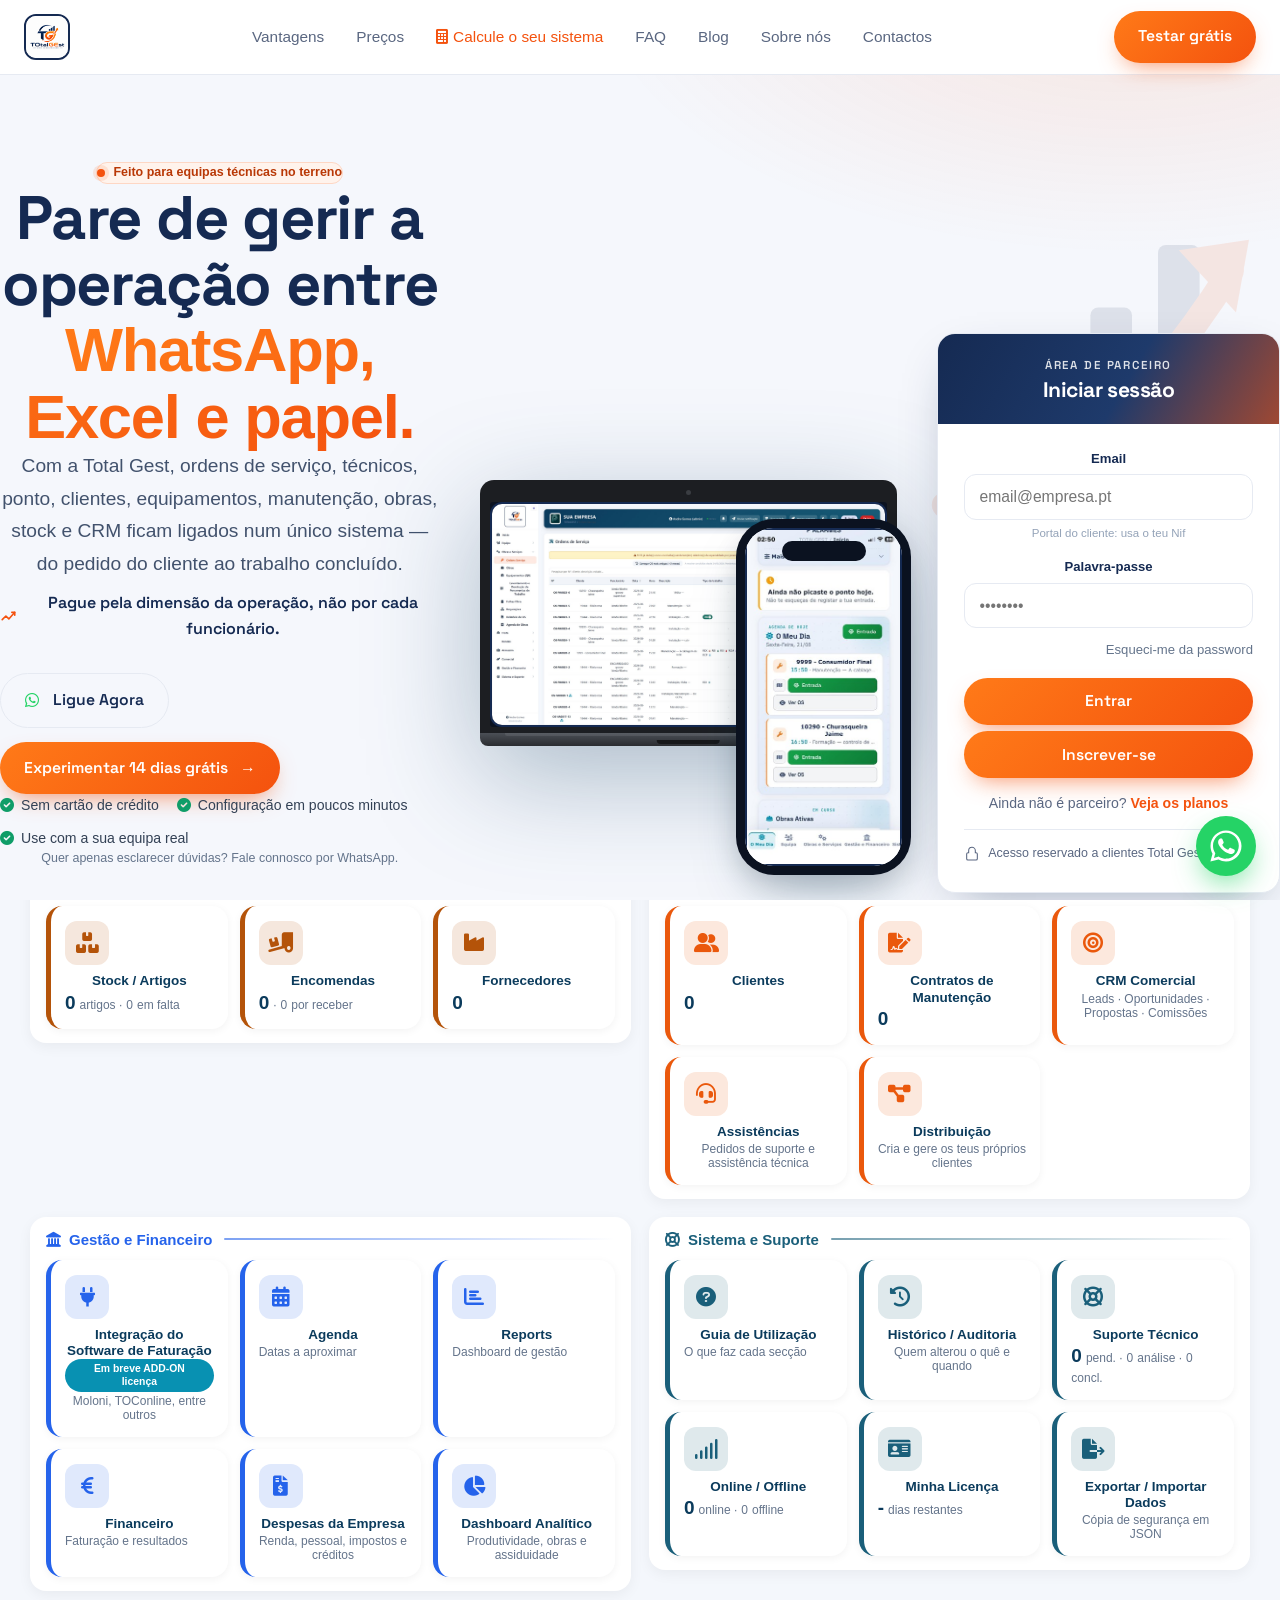
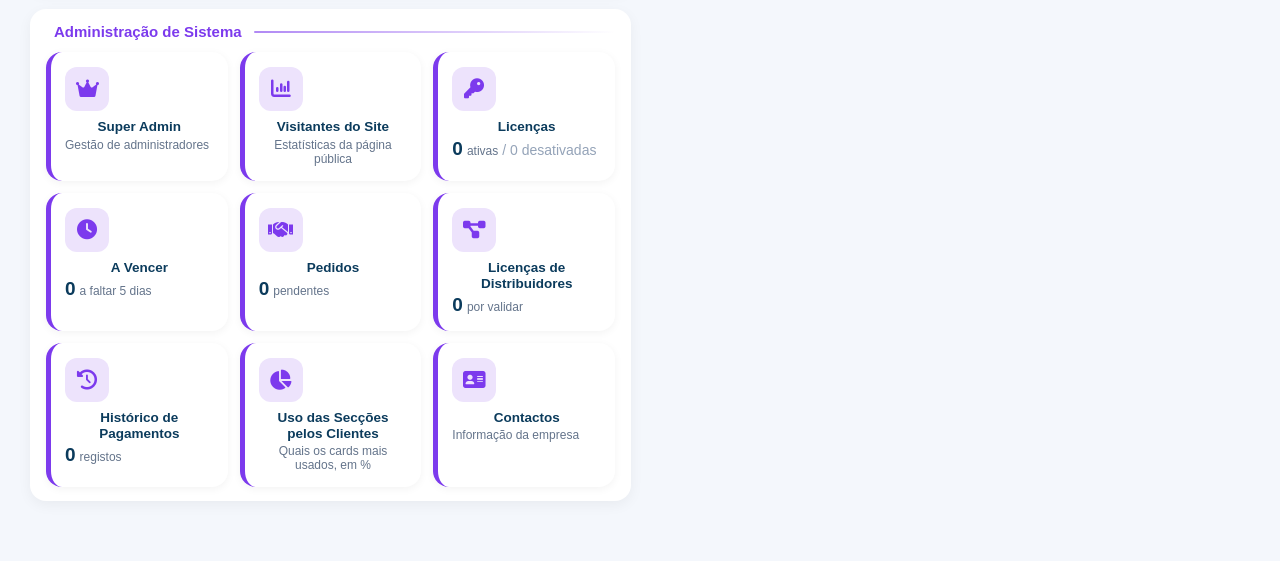
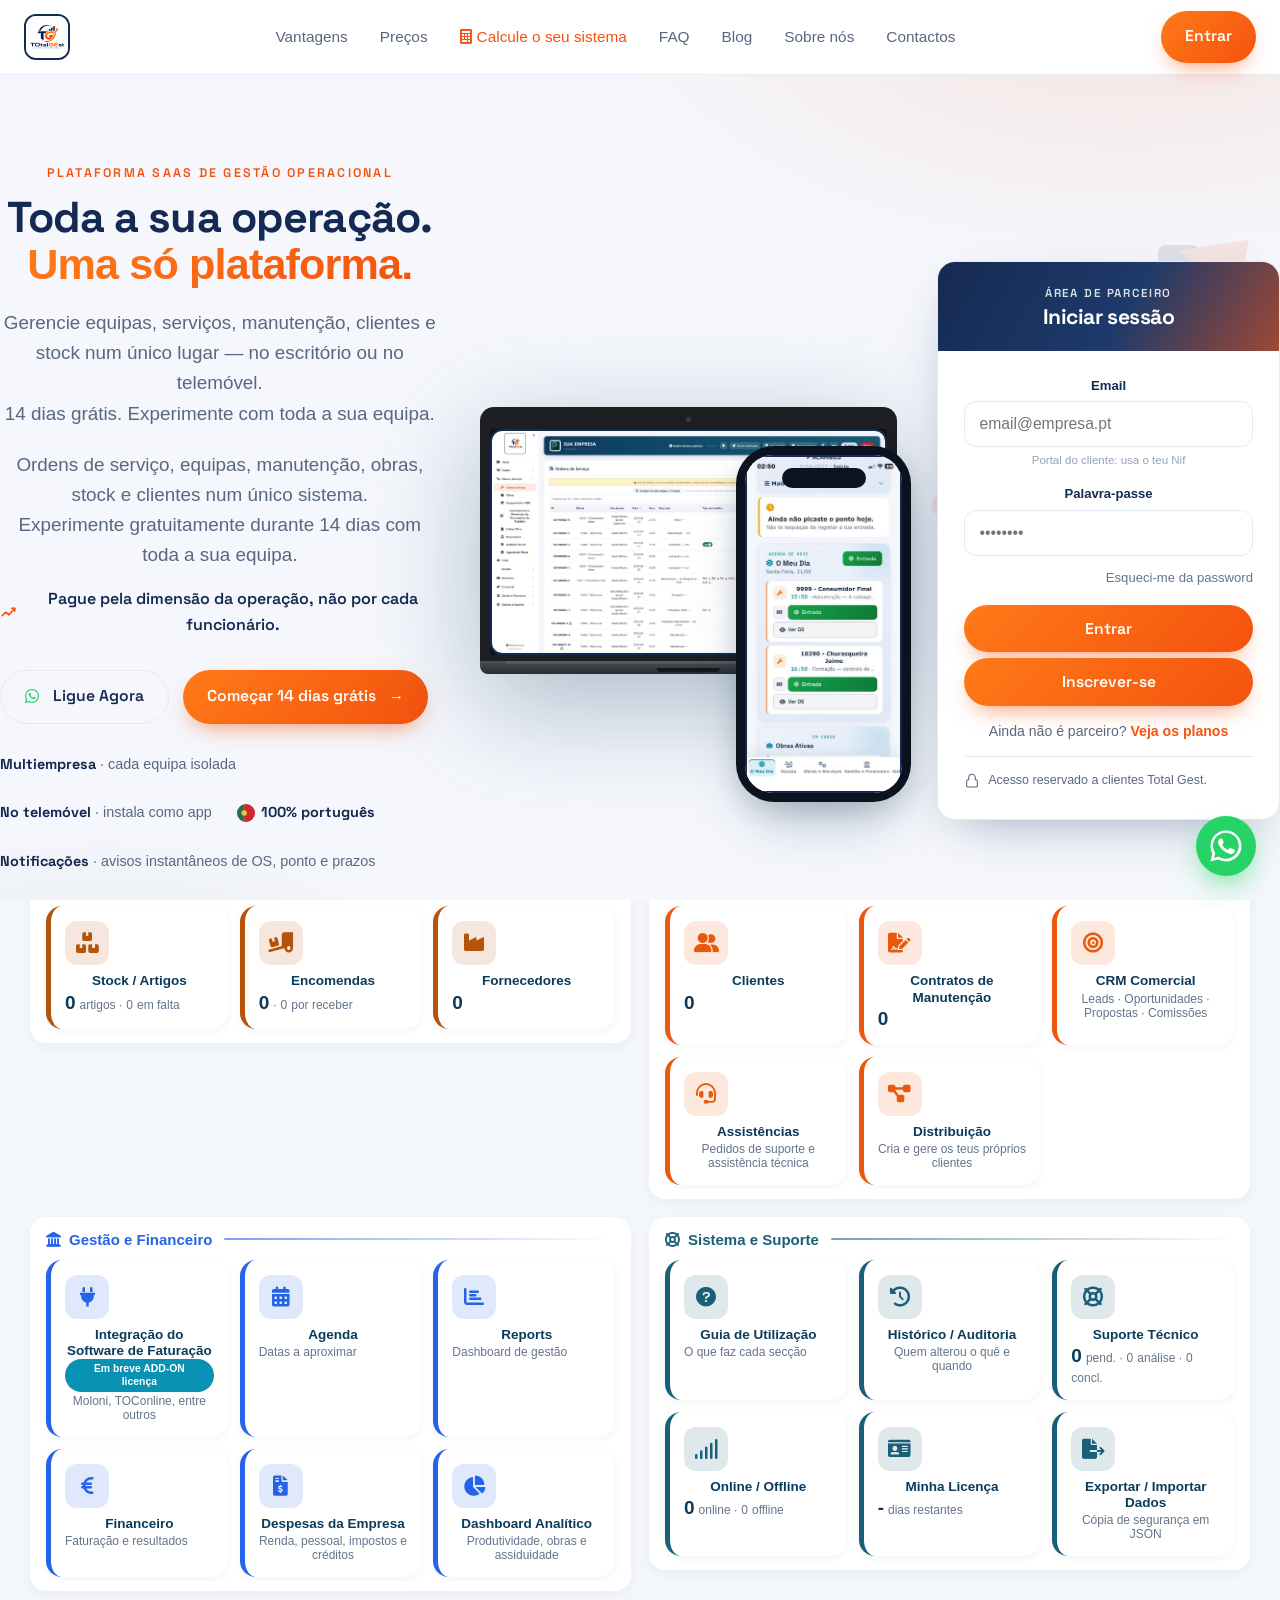
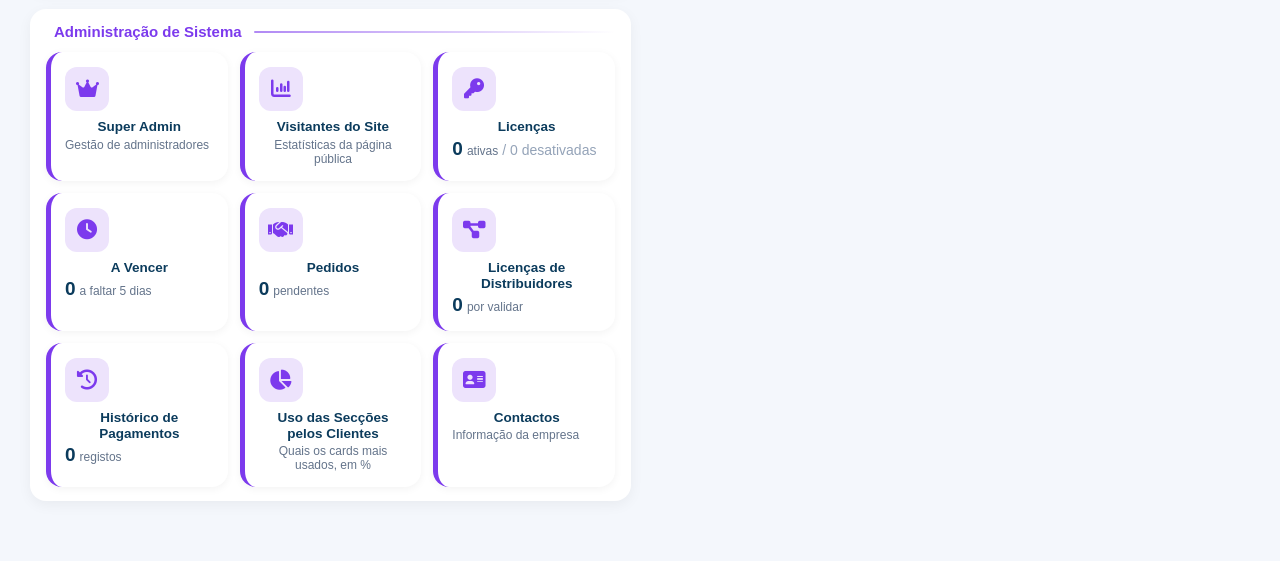
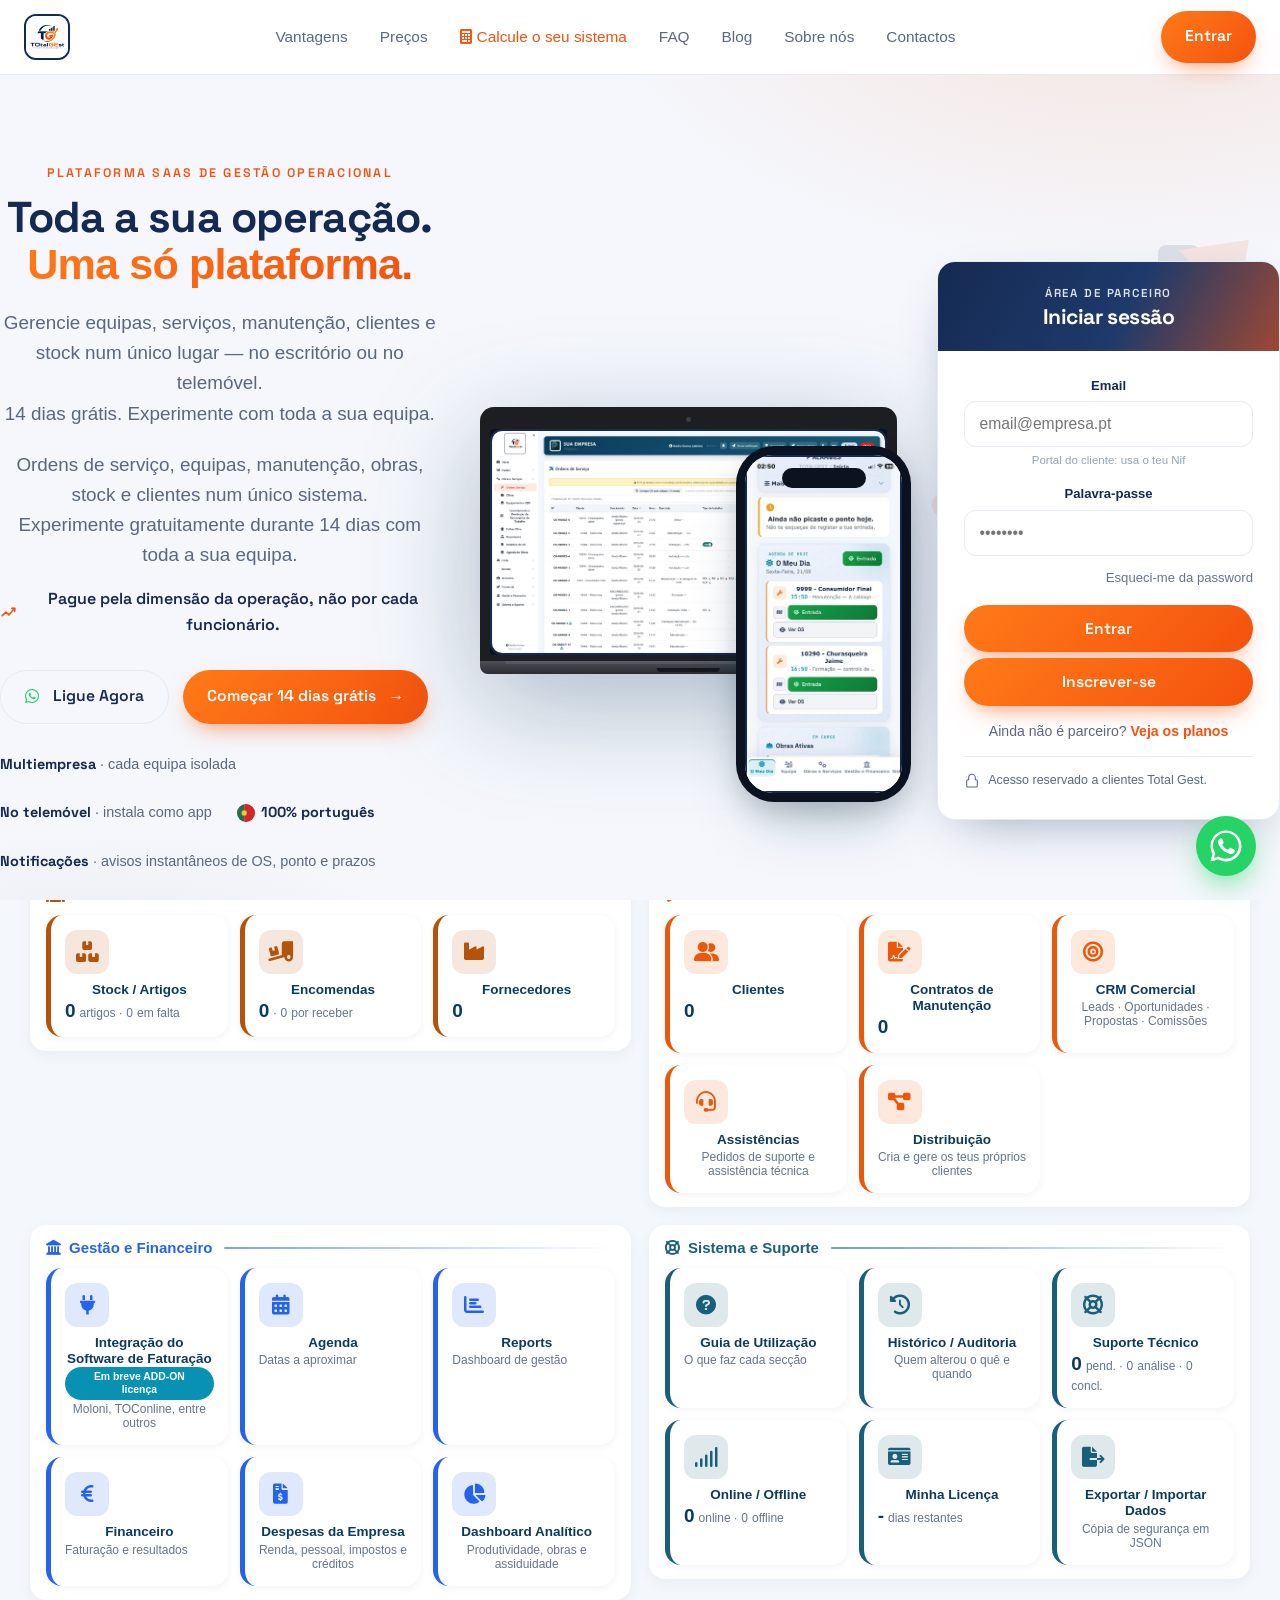
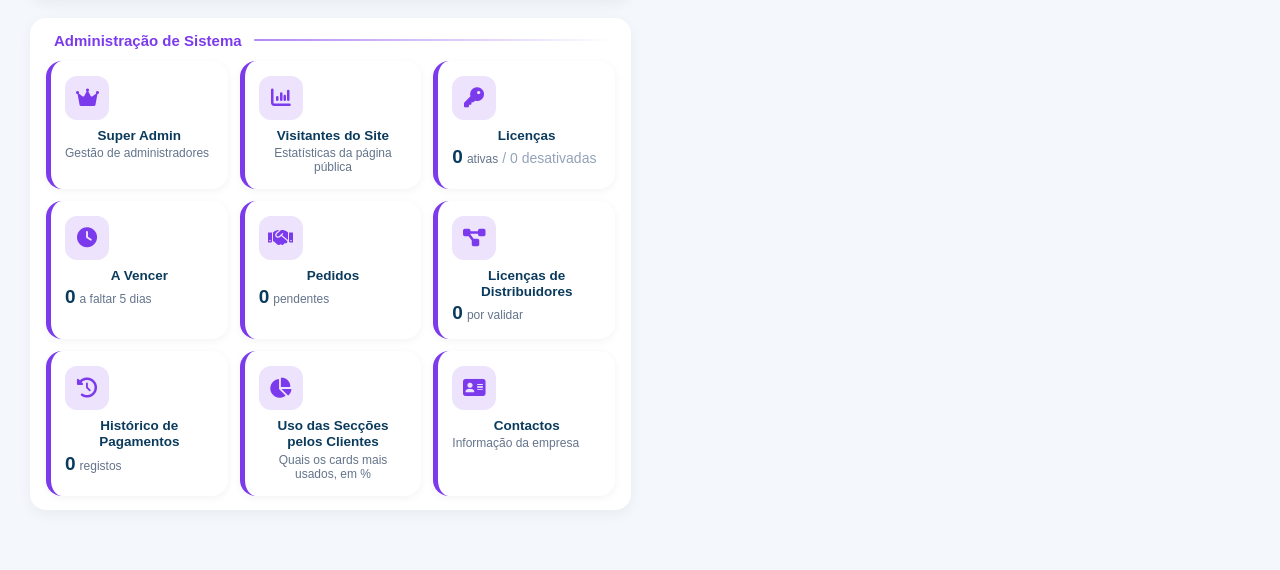
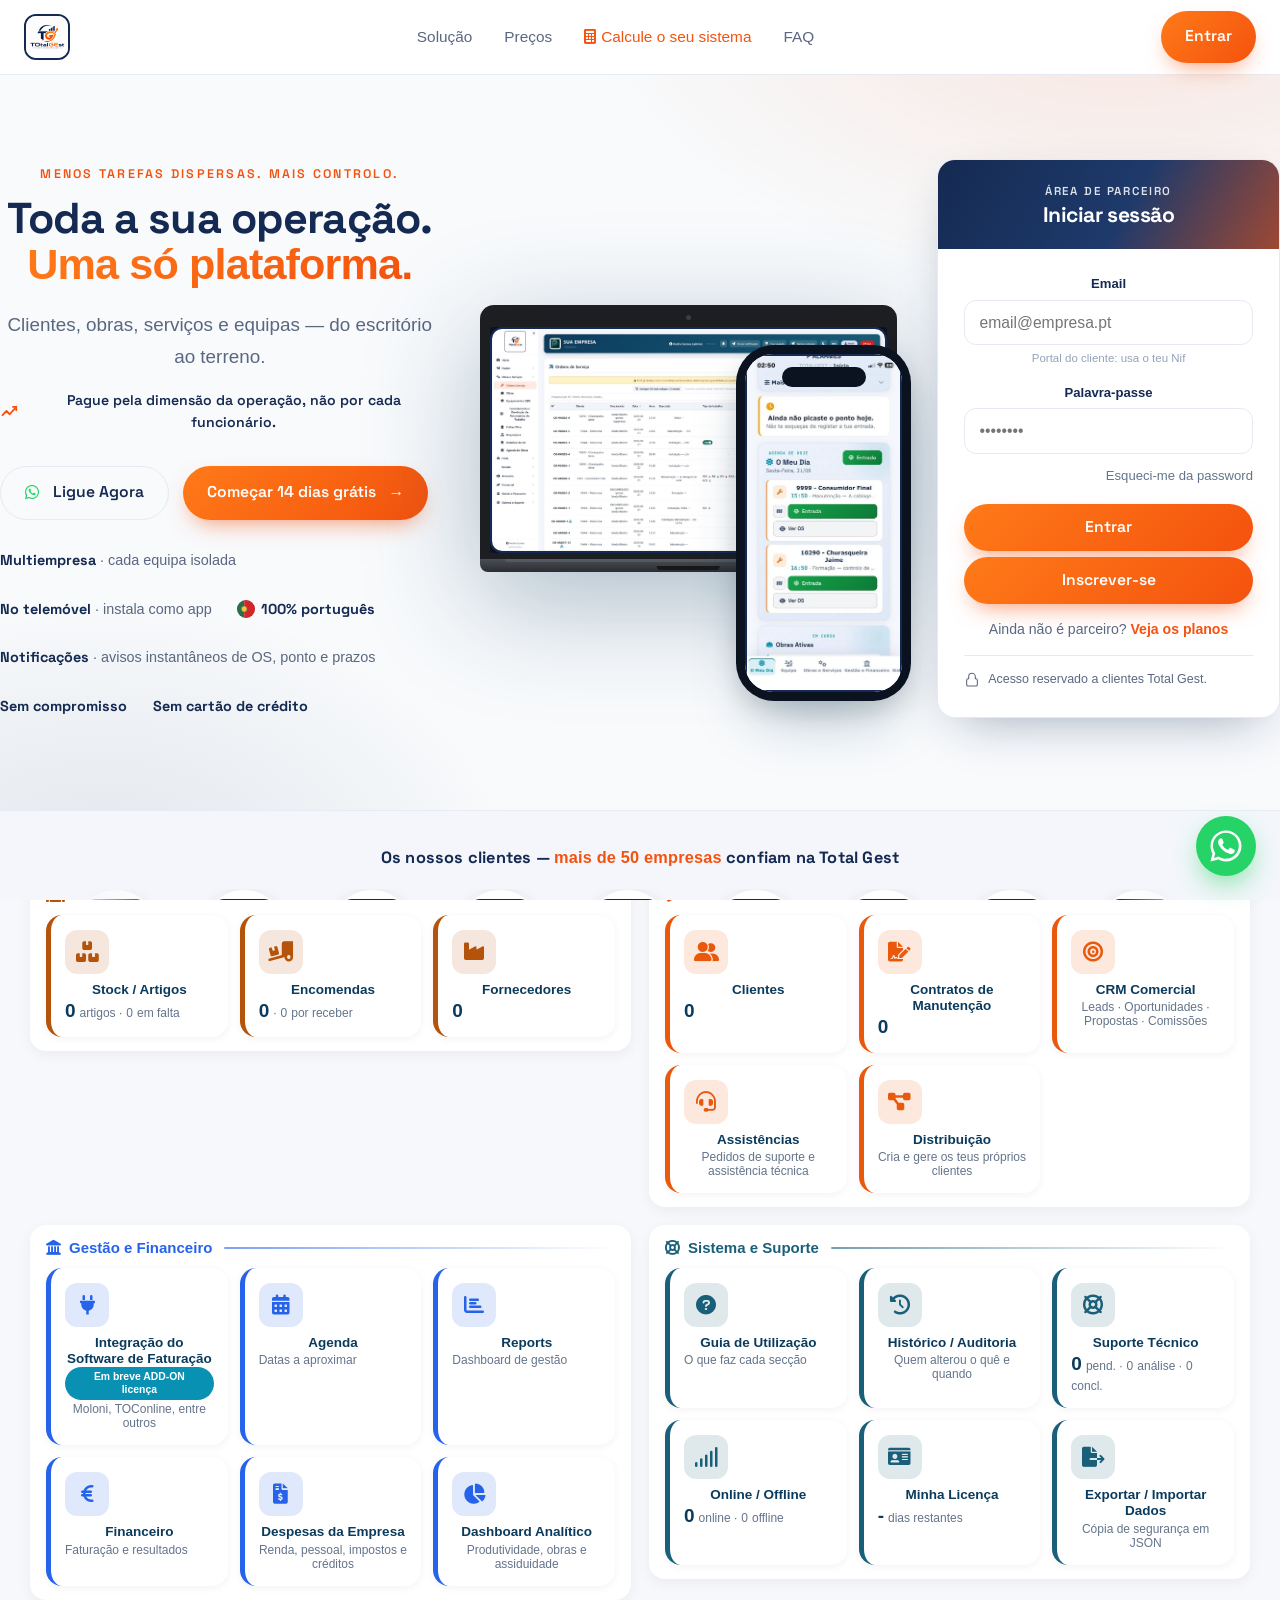
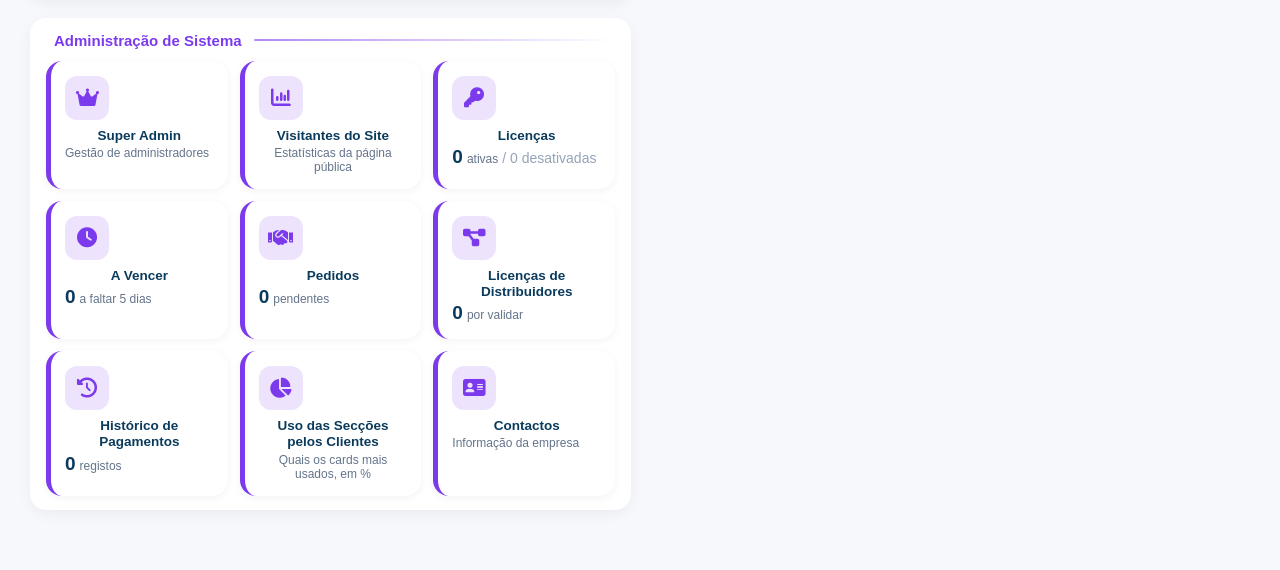
